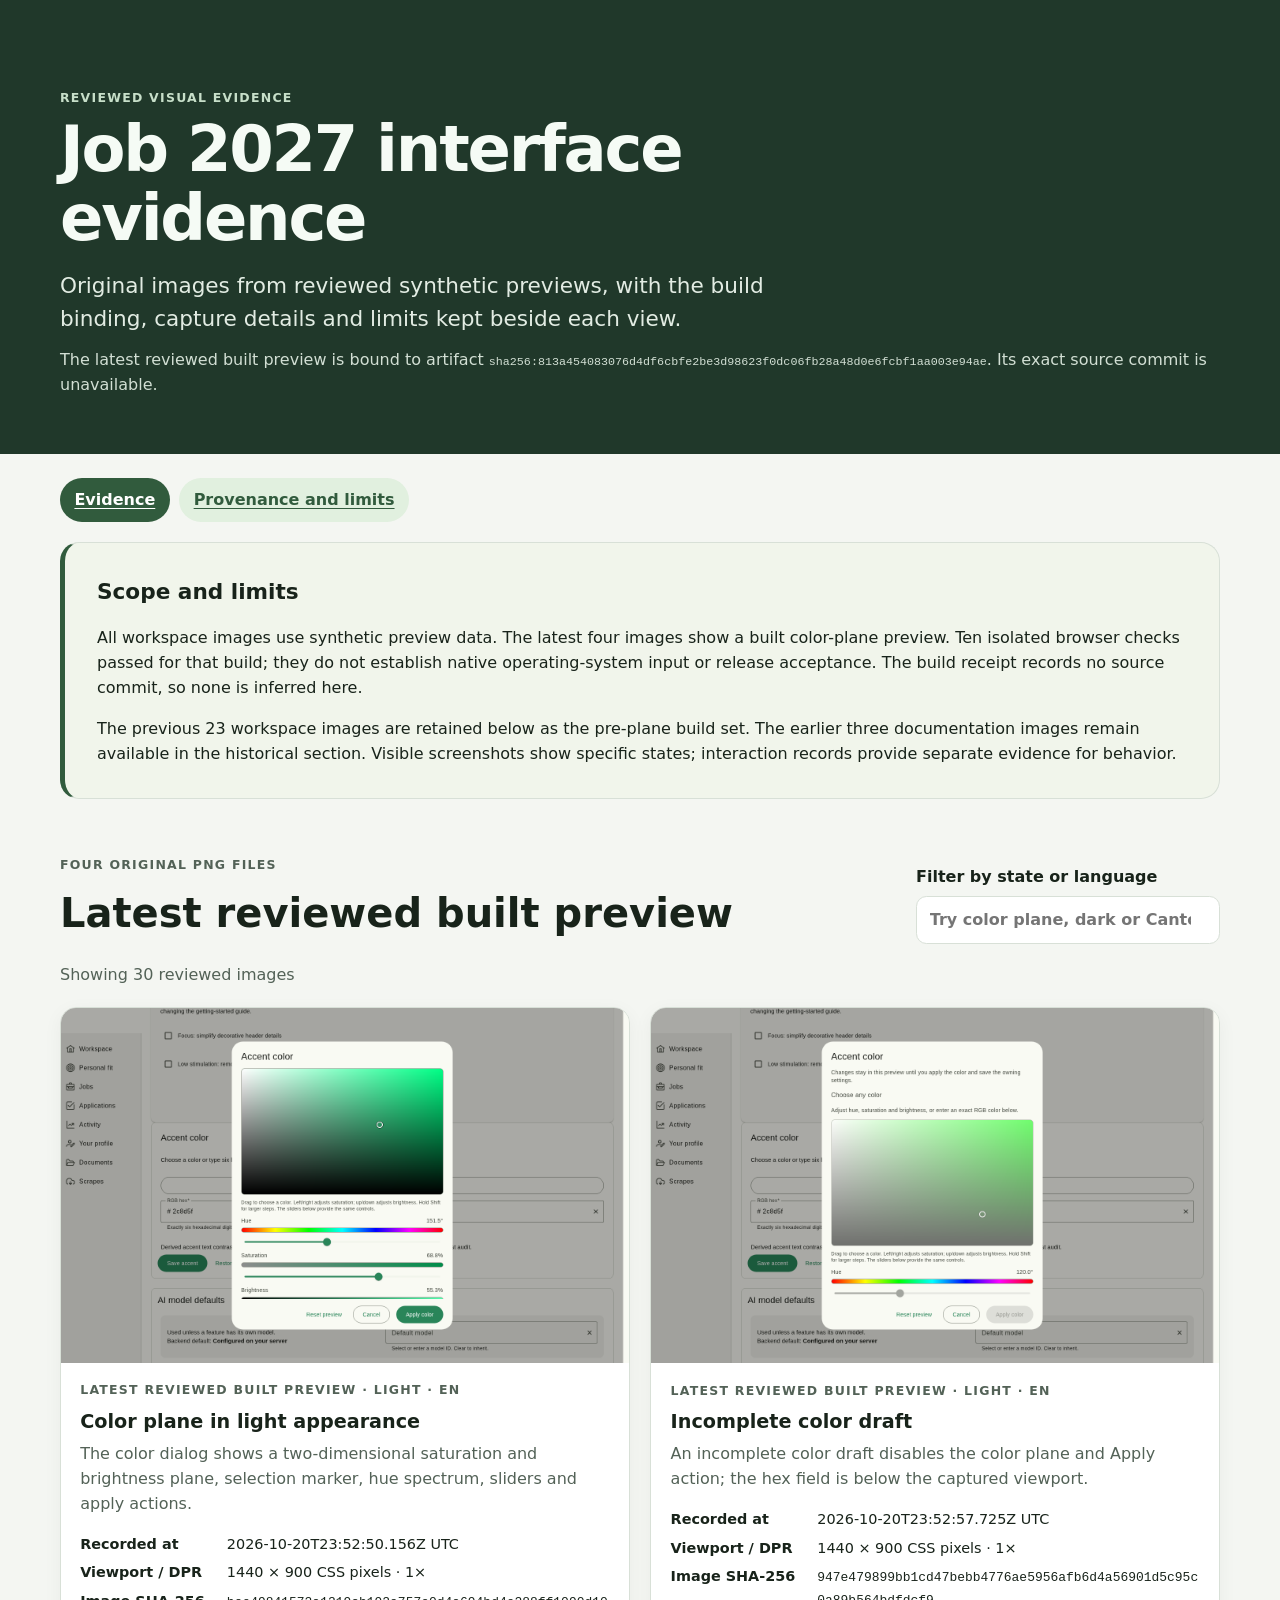
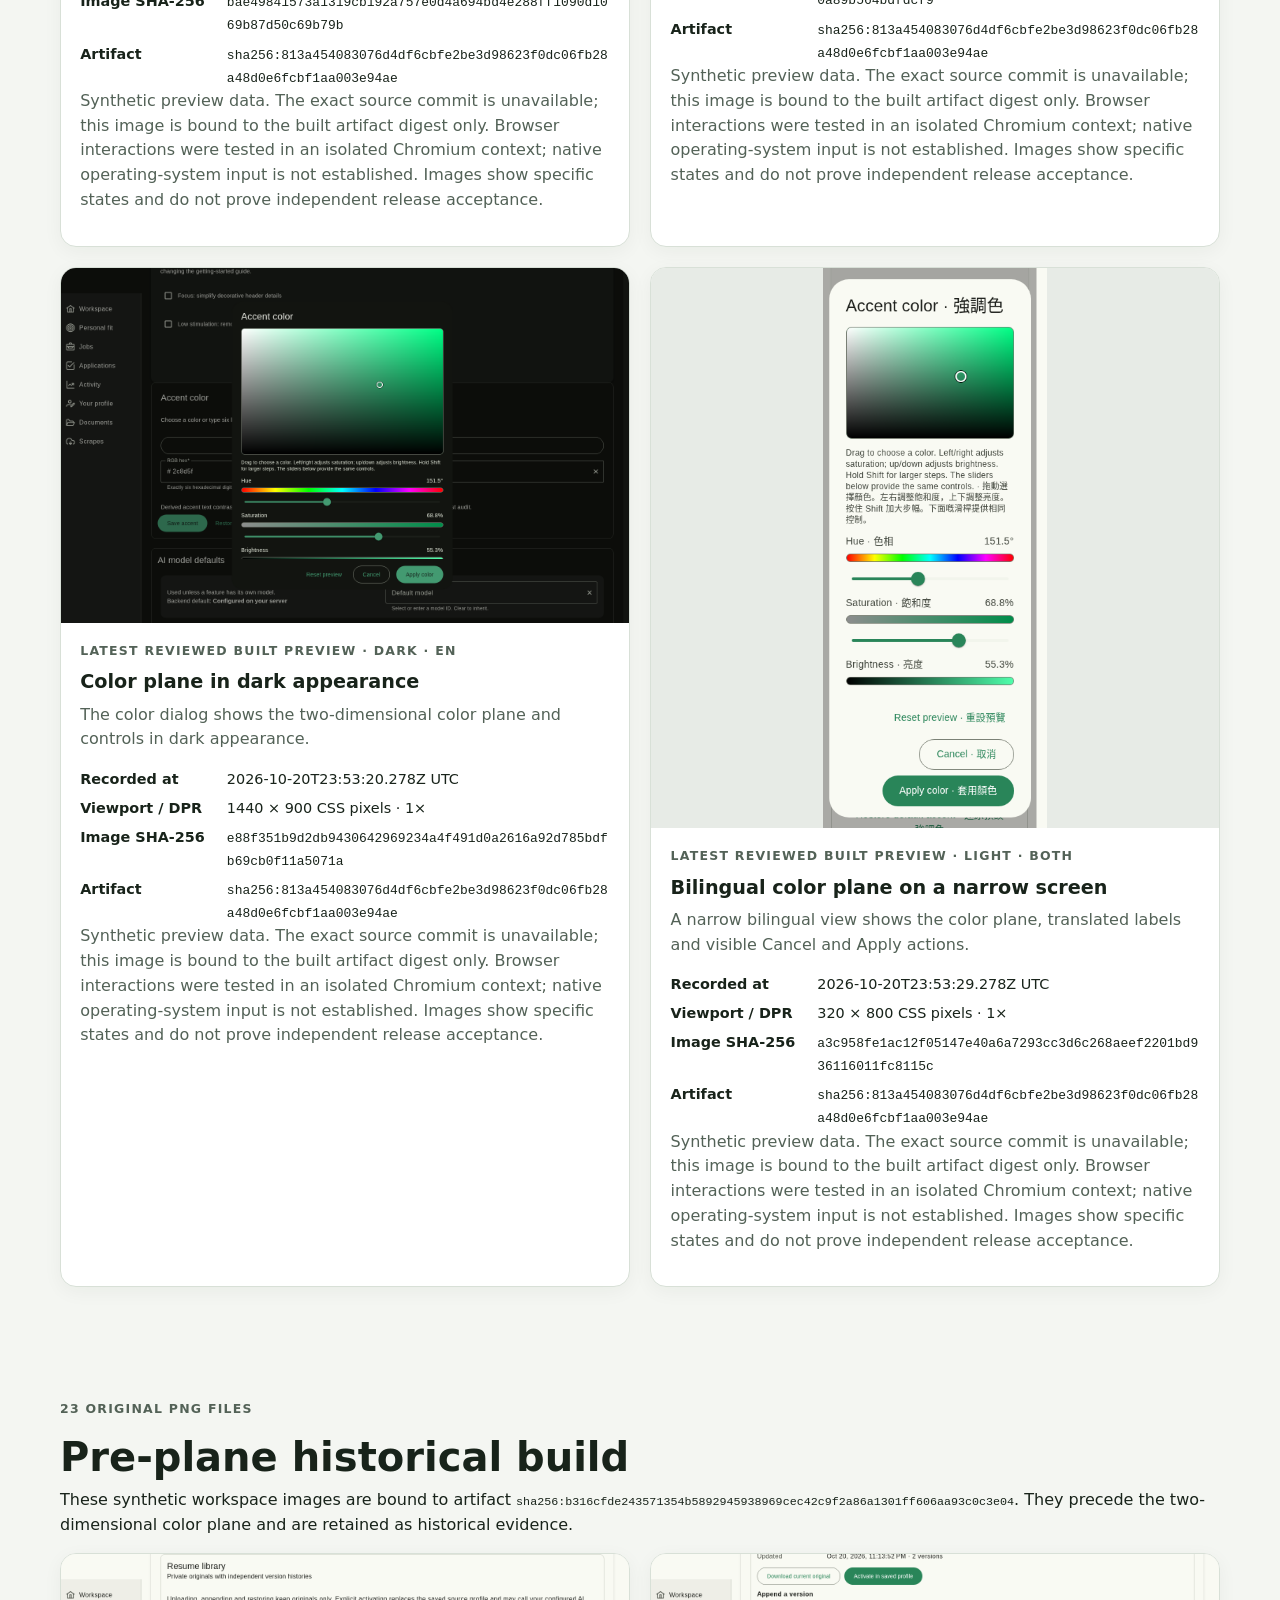
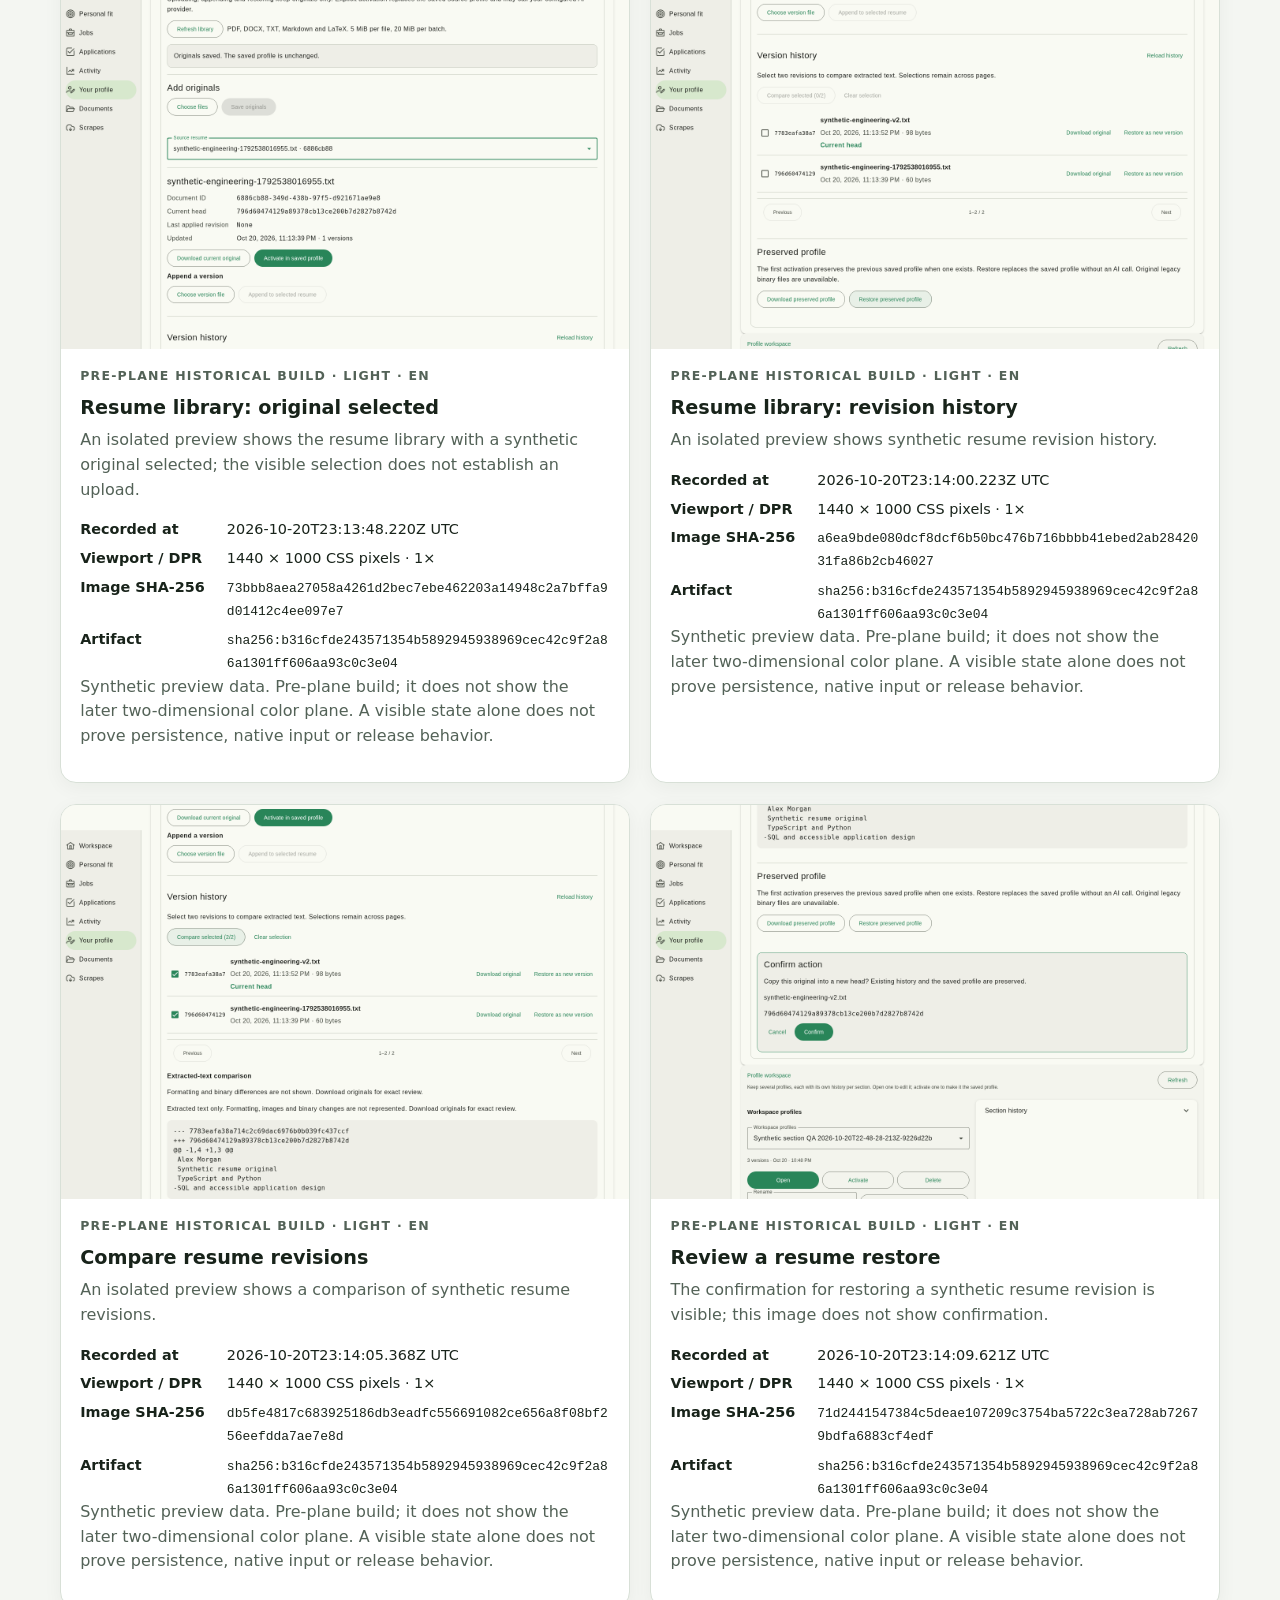
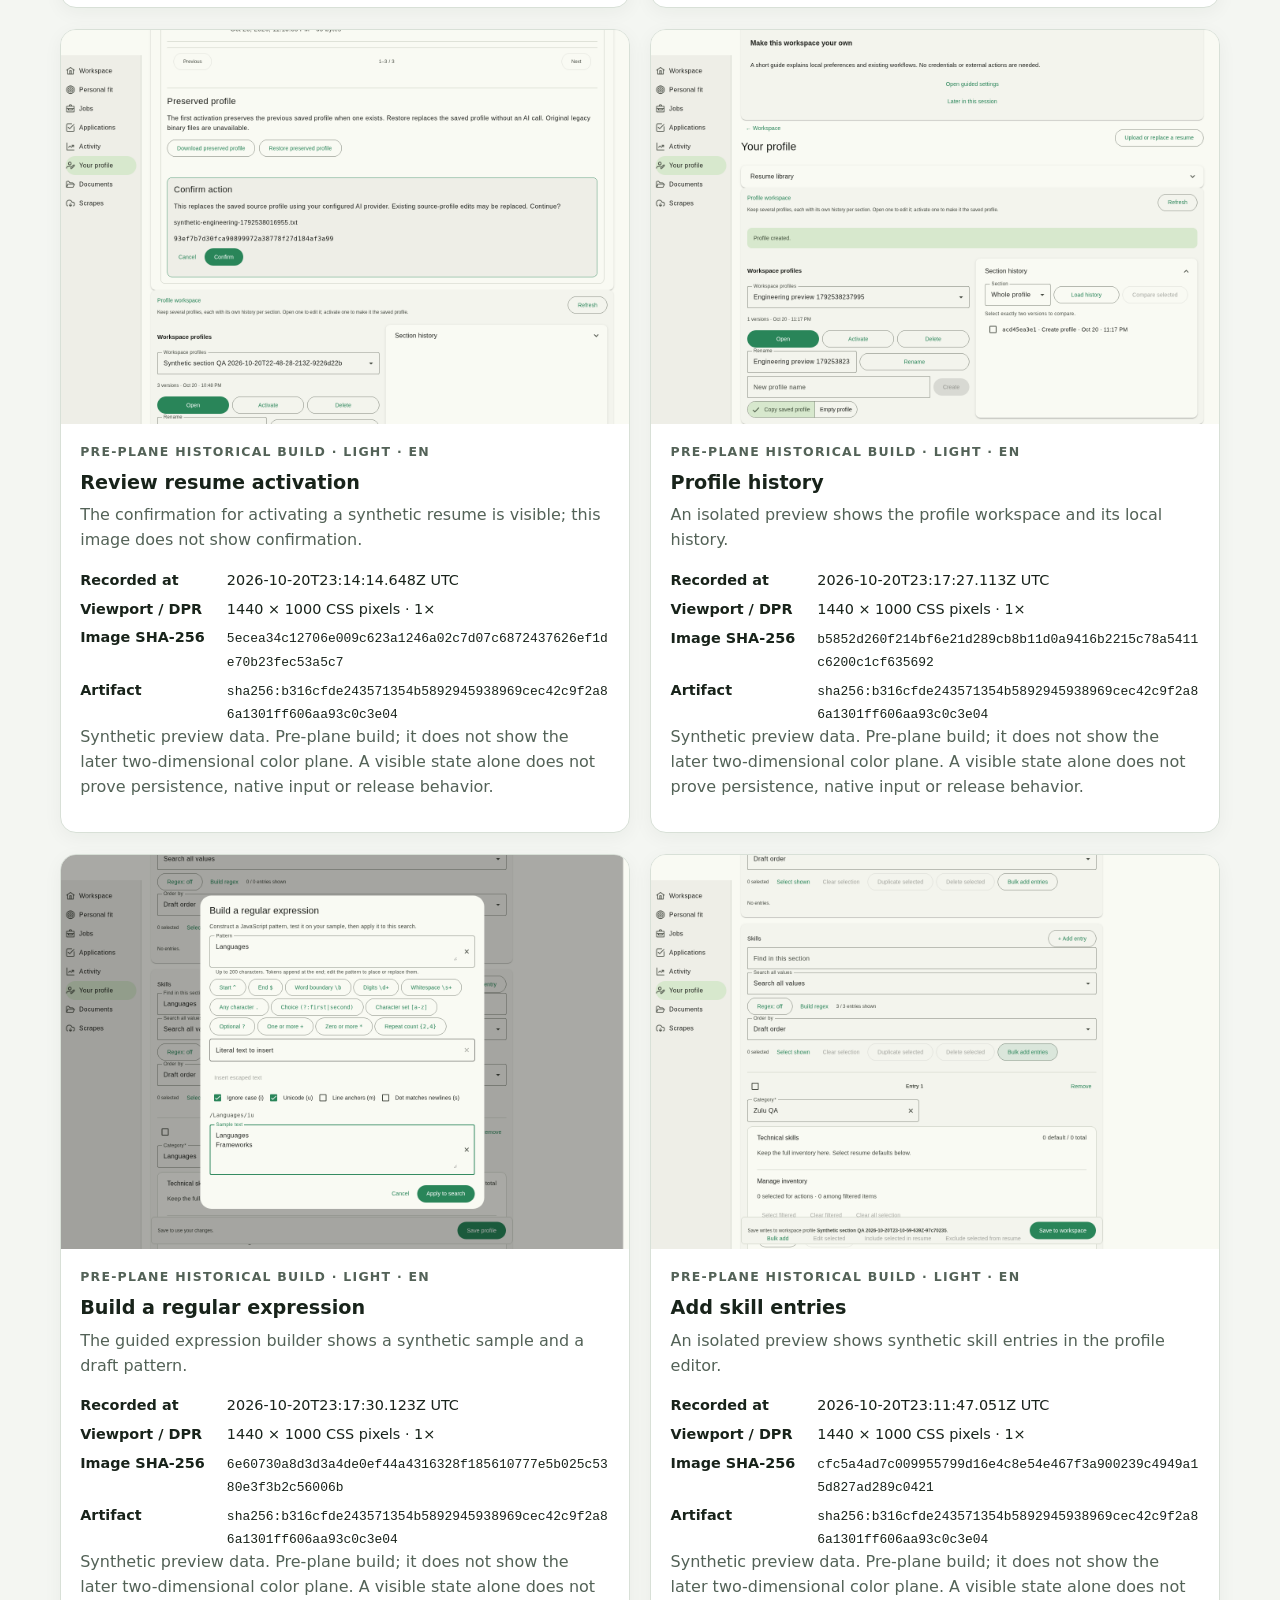
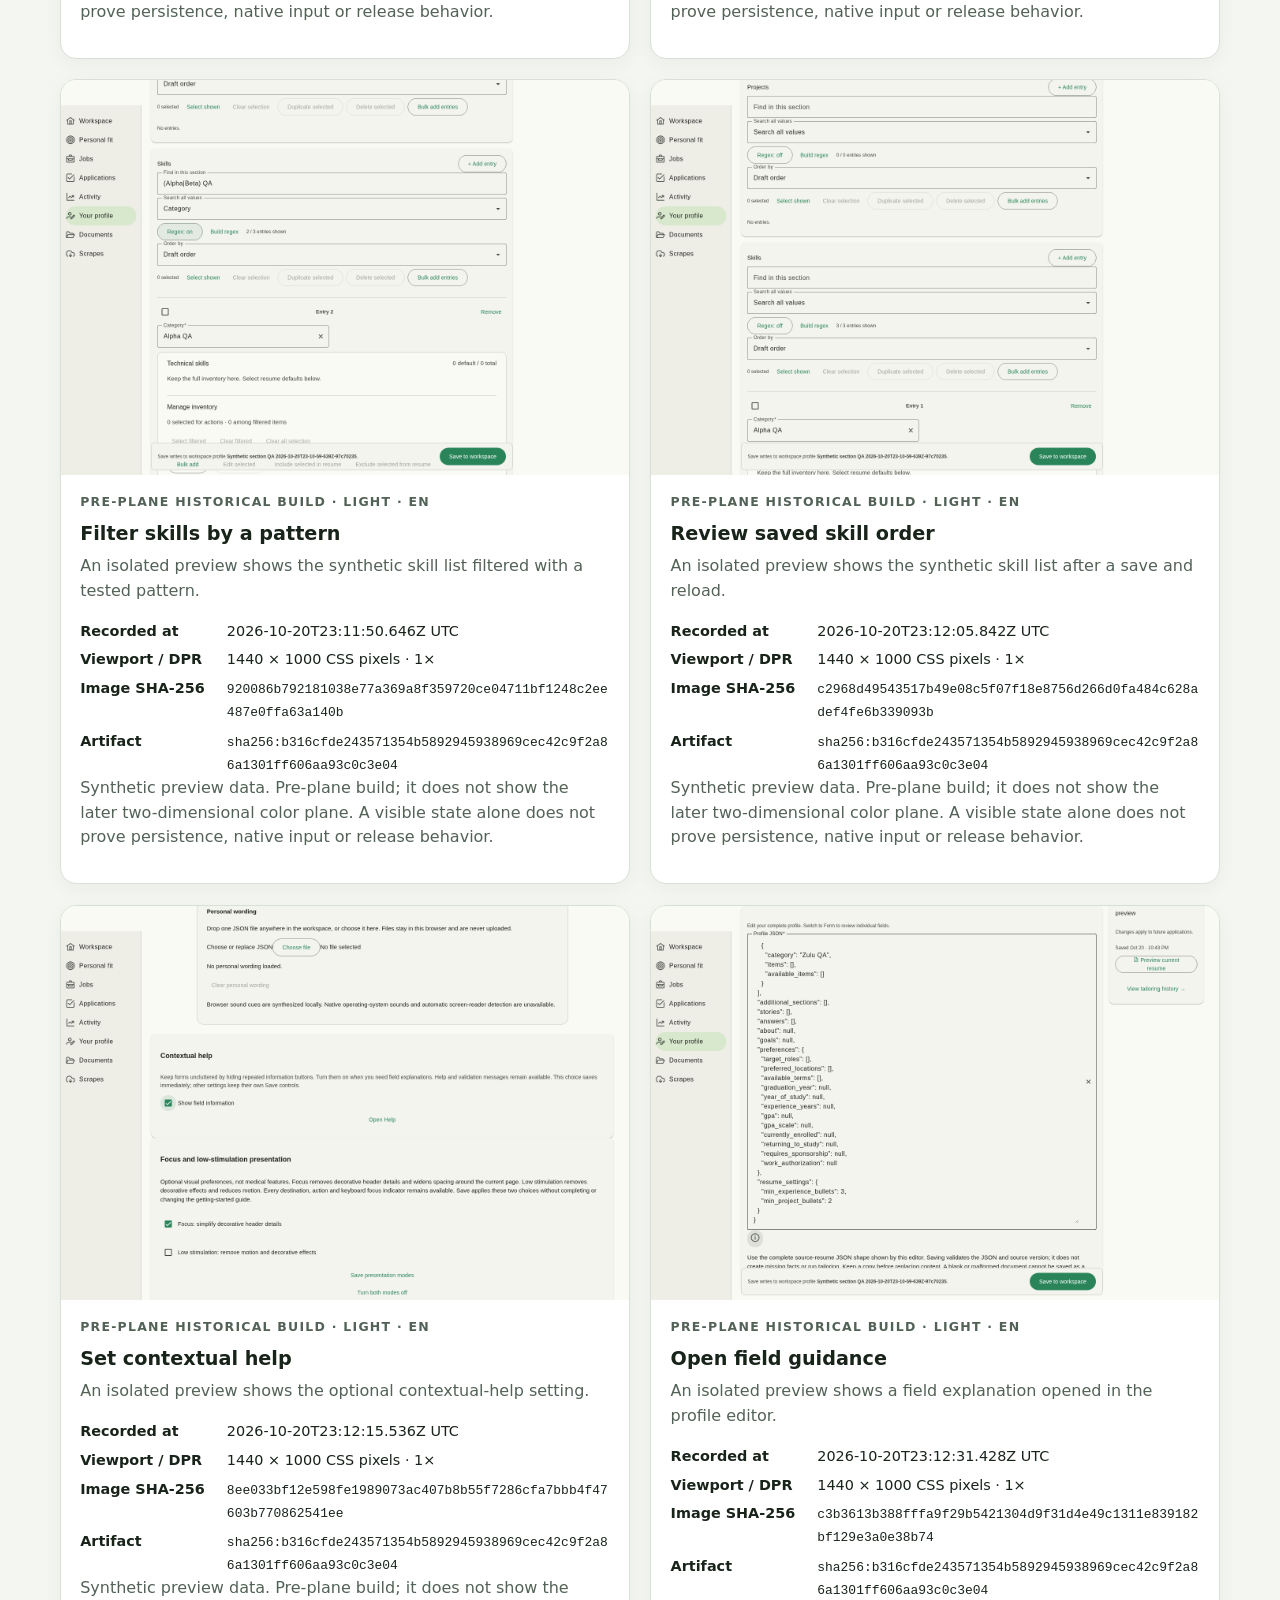
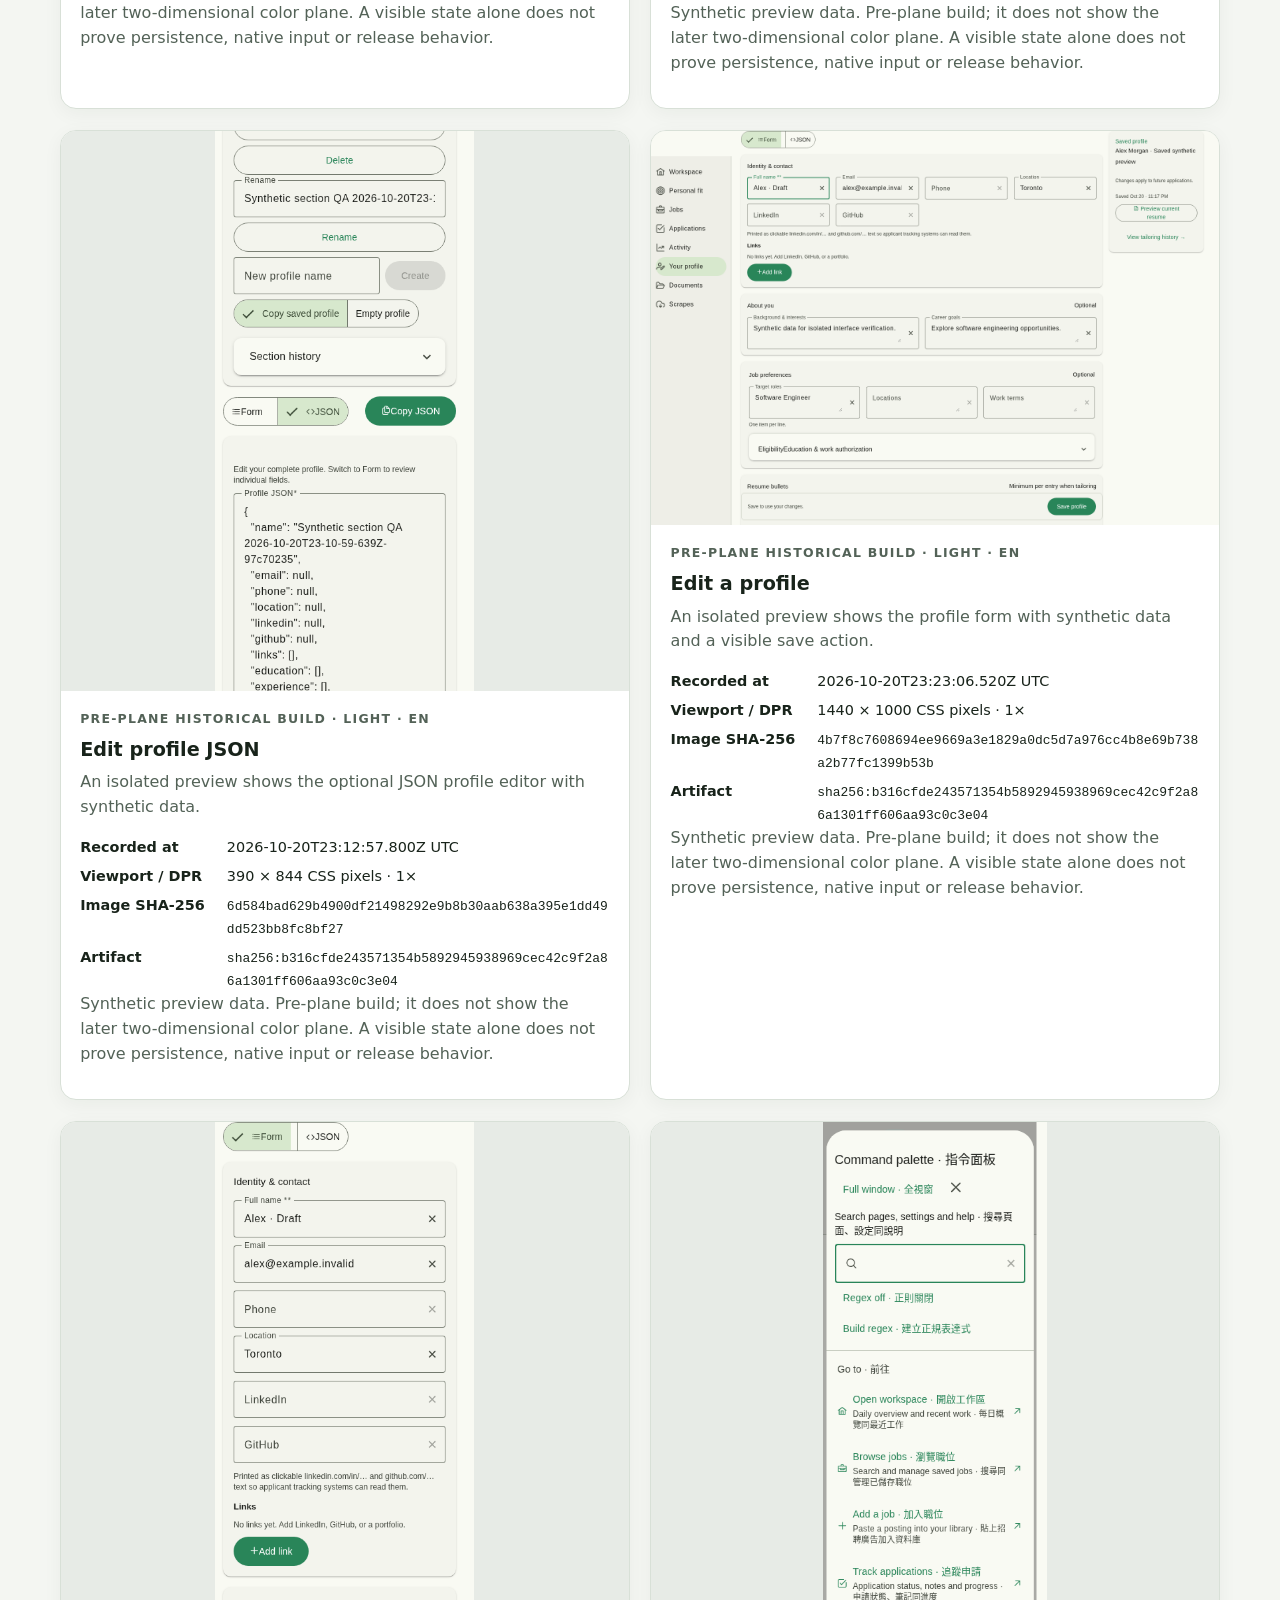
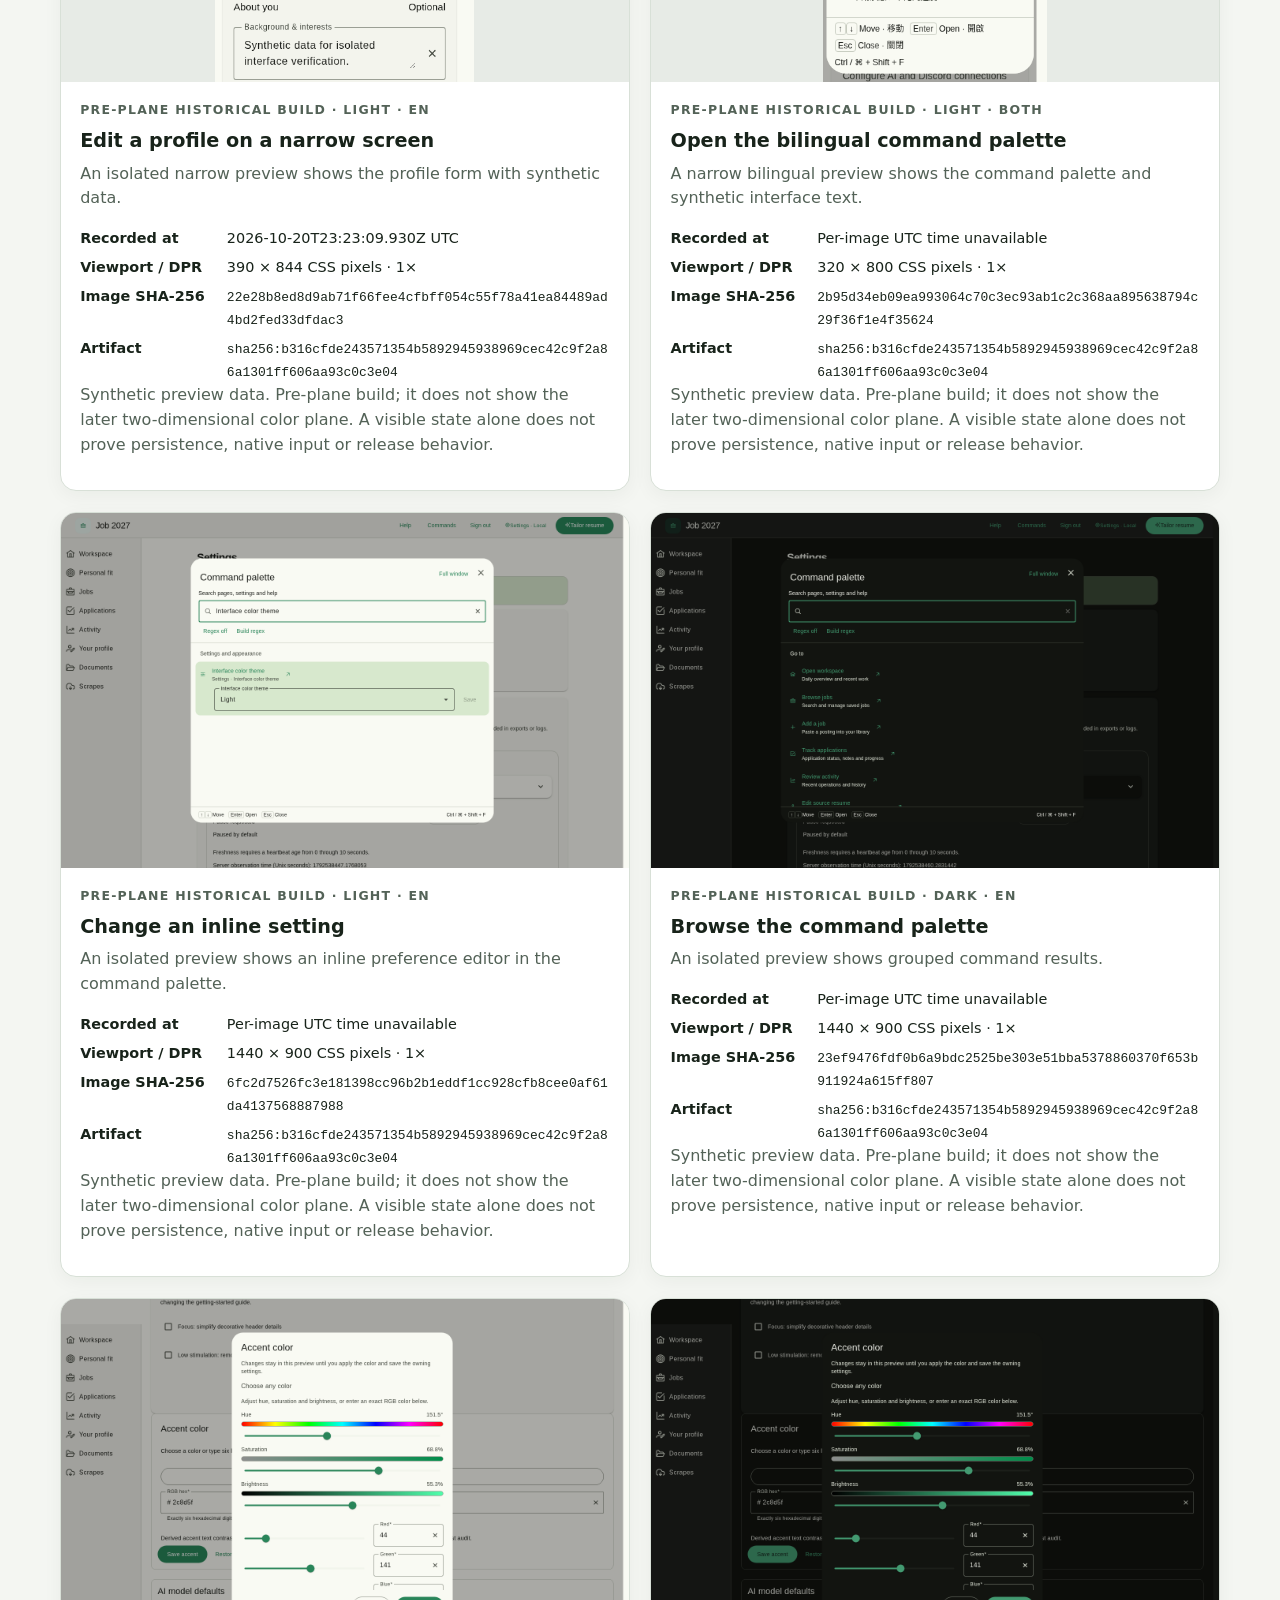
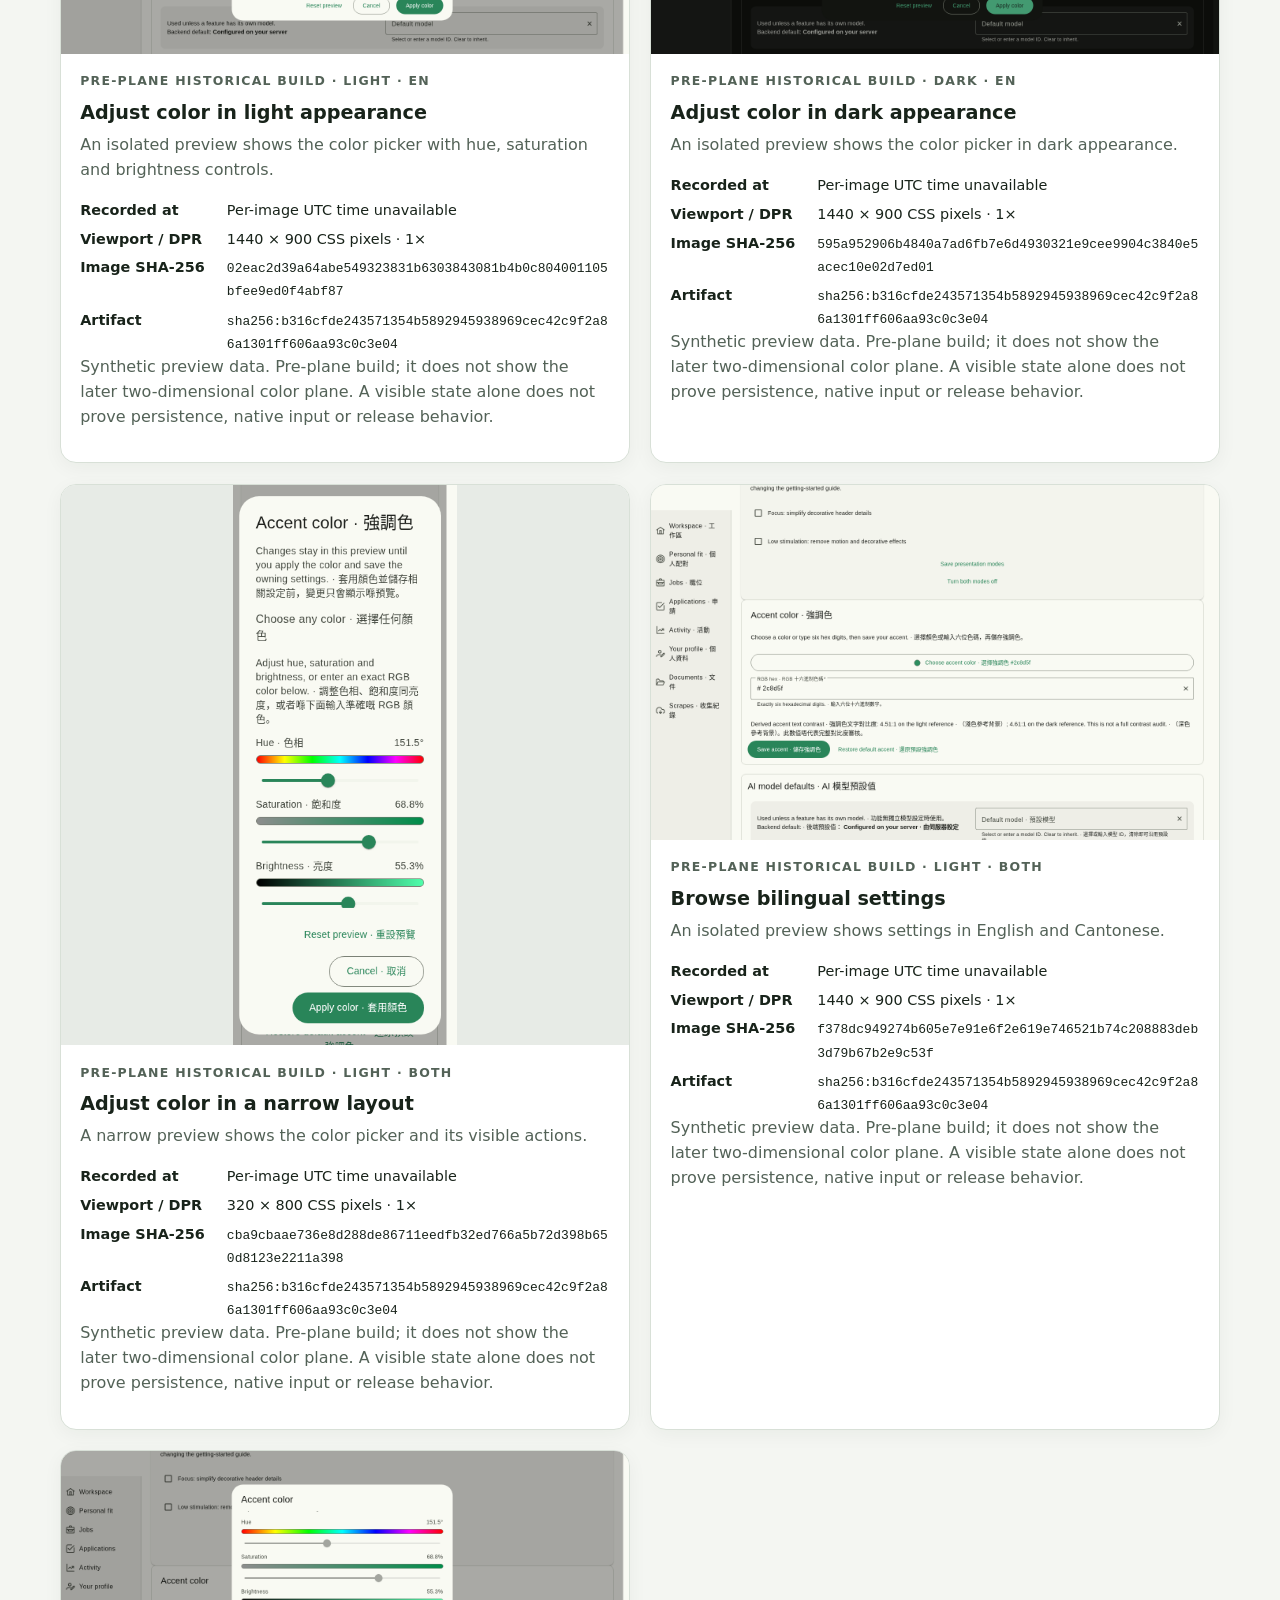
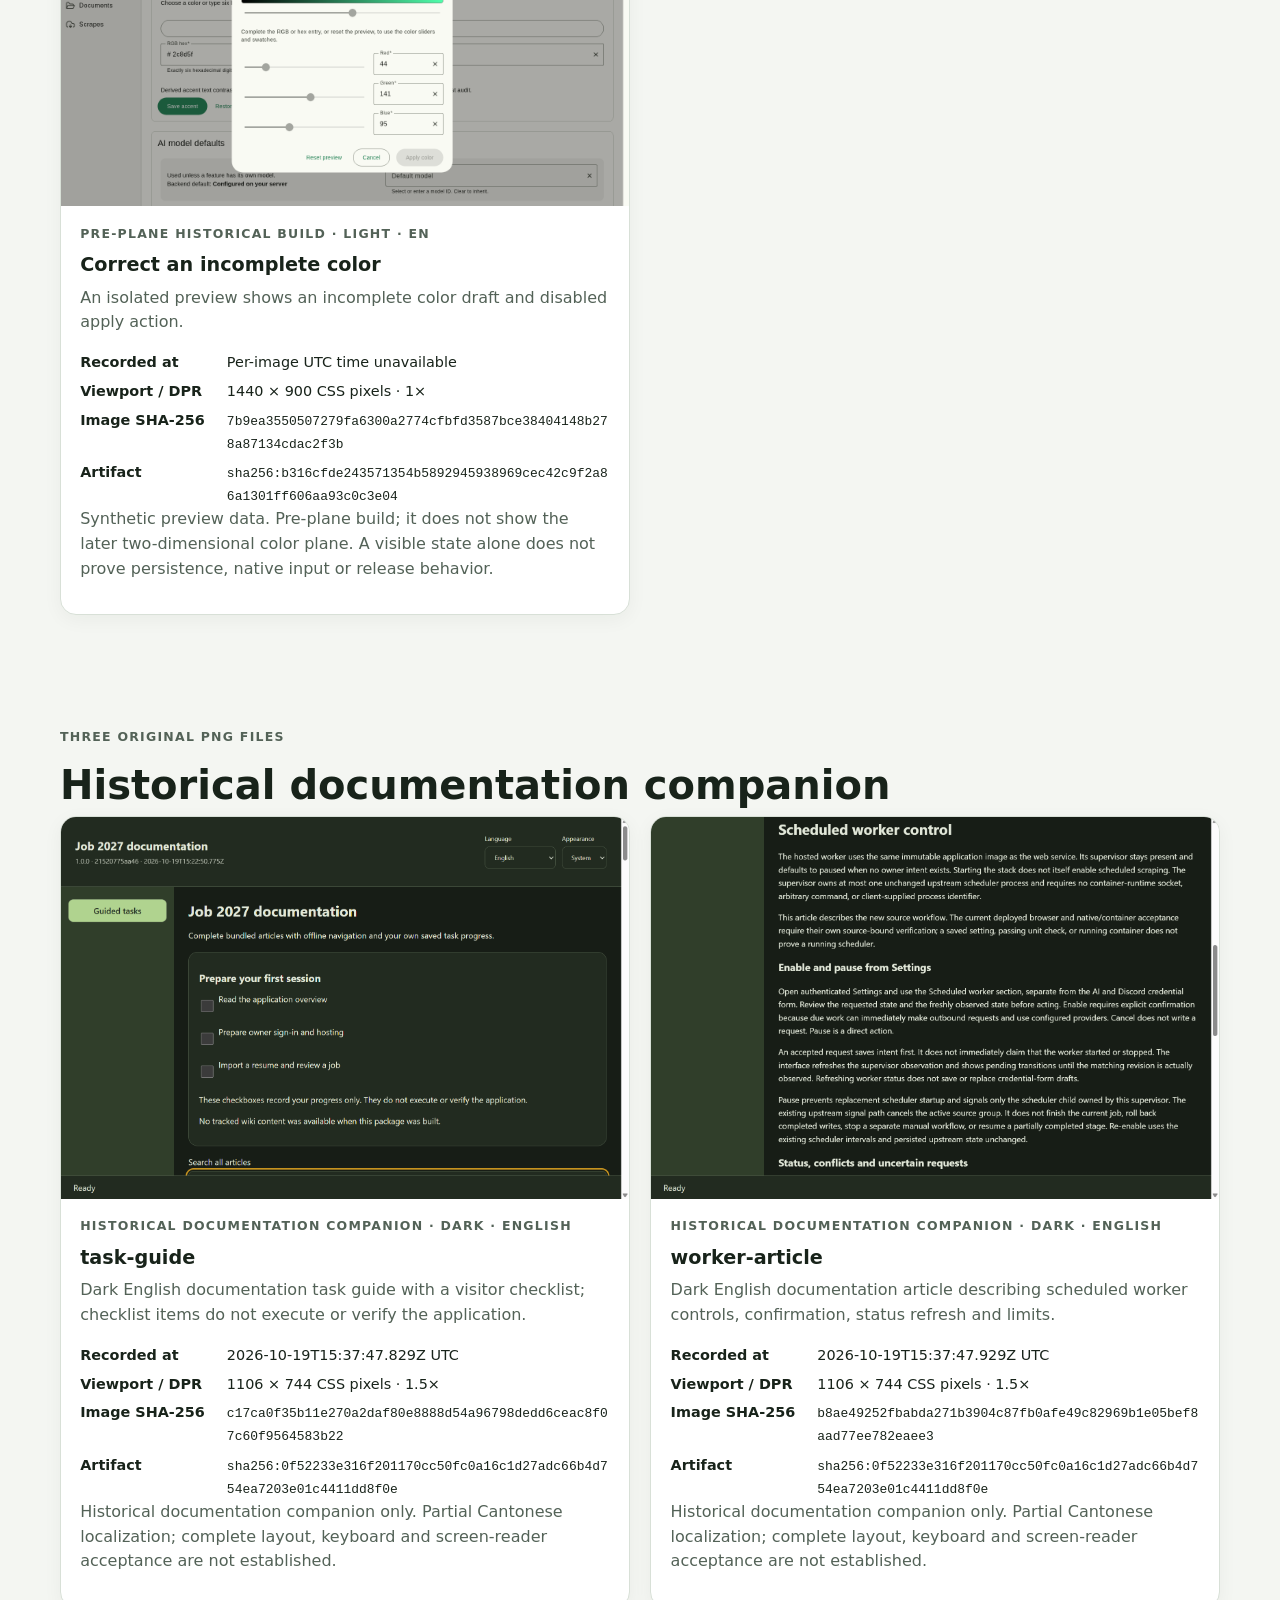
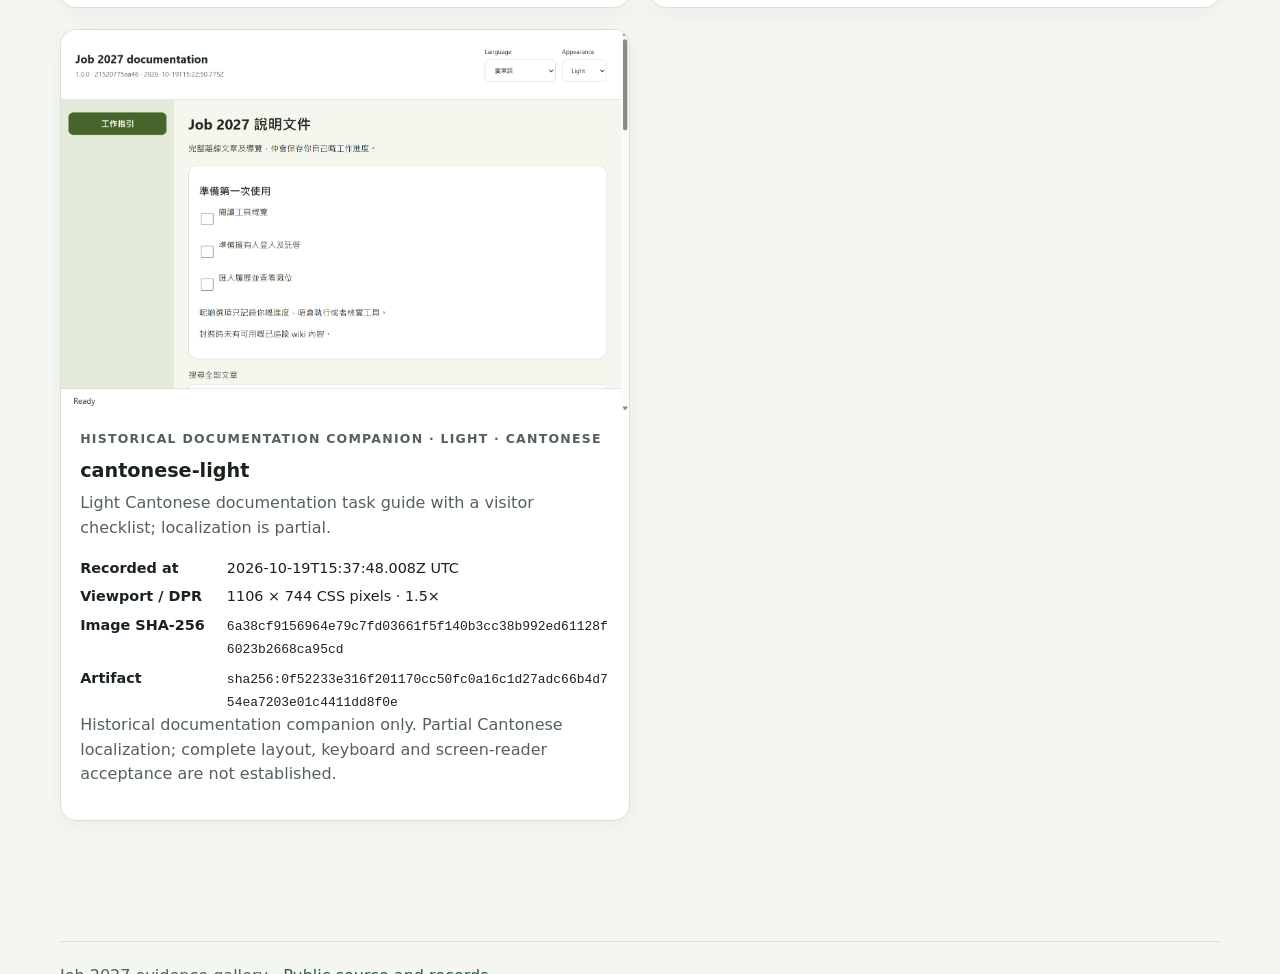
==== docs/index.html @ e2c22afe "Publish reviewed workspace evidence gallery" ====
<!doctype html>
<html lang="en"><head><meta charset="utf-8"><meta name="viewport" content="width=device-width, initial-scale=1"><meta name="description" content="Reviewed original Job 2027 interface images with safe provenance and explicit limits."><meta name="color-scheme" content="light dark"><title>Job 2027 evidence gallery</title><link rel="stylesheet" href="gallery.css"><script src="gallery.js" defer></script></head>
<body><a class="skip-link" href="#evidence">Skip to evidence</a><header class="site-header"><div class="header-inner"><p class="eyebrow">Reviewed visual evidence</p><h1>Job 2027 interface evidence</h1><p class="lede">Original images from reviewed synthetic previews, with the build binding, capture details and limits kept beside each view.</p><p class="source-line">The latest reviewed built preview is bound to artifact <code>sha256:813a454083076d4df6cbfe2be3d98623f0dc06fb28a48d0e6fcbf1aa003e94ae</code>. Its exact source commit is unavailable.</p></div></header>
<main><nav class="page-nav" aria-label="Evidence pages"><a aria-current="page" href="./">Evidence</a><a href="provenance.html">Provenance and limits</a></nav>
<section class="notice" aria-labelledby="scope-title"><h2 id="scope-title">Scope and limits</h2><p>All workspace images use synthetic preview data. The latest four images show a built color-plane preview. Ten isolated browser checks passed for that build; they do not establish native operating-system input or release acceptance. The build receipt records no source commit, so none is inferred here.</p><p>The previous 23 workspace images are retained below as the pre-plane build set. The earlier three documentation images remain available in the historical section. Visible screenshots show specific states; interaction records provide separate evidence for behavior.</p></section>
<section class="gallery" id="evidence" aria-labelledby="sv-title"><div class="section-heading"><div><p class="eyebrow">Four original PNG files</p><h2 id="sv-title">Latest reviewed built preview</h2></div><label class="search-label" for="evidence-search">Filter by state or language<input id="evidence-search" type="search" autocomplete="off" placeholder="Try color plane, dark or Cantonese"></label></div><p id="result-count" class="result-count" aria-live="polite">Showing 30 reviewed images</p><div class="capture-grid" id="capture-grid"><article class="capture-card" data-search="color plane in light appearance the color dialog shows a two-dimensional saturation and brightness plane, selection marker, hue spectrum, sliders and apply actions. en latest reviewed built preview">
  <a class="image-link" href="captures/color-plane/sv-light-desktop.png"><img src="captures/color-plane/sv-light-desktop.png" width="1440" height="900" alt="The color dialog shows a two-dimensional saturation and brightness plane, selection marker, hue spectrum, sliders and apply actions." loading="lazy"></a>
  <div class="card-copy"><p class="card-kicker">Latest reviewed built preview · light · en</p><h3>Color plane in light appearance</h3><p>The color dialog shows a two-dimensional saturation and brightness plane, selection marker, hue spectrum, sliders and apply actions.</p><dl><dt>Recorded at</dt><dd>2026-10-20T23:52:50.156Z UTC</dd><dt>Viewport / DPR</dt><dd>1440 × 900 CSS pixels · 1×</dd><dt>Image SHA-256</dt><dd><code>bae49841573a1319cb192a757e0d4a694bd4e288ff1090d1069b87d50c69b79b</code></dd><dt>Artifact</dt><dd><code>sha256:813a454083076d4df6cbfe2be3d98623f0dc06fb28a48d0e6fcbf1aa003e94ae</code></dd></dl><p class="limits">Synthetic preview data. The exact source commit is unavailable; this image is bound to the built artifact digest only. Browser interactions were tested in an isolated Chromium context; native operating-system input is not established. Images show specific states and do not prove independent release acceptance. </p></div></article>
<article class="capture-card" data-search="incomplete color draft an incomplete color draft disables the color plane and apply action; the hex field is below the captured viewport. en latest reviewed built preview">
  <a class="image-link" href="captures/color-plane/sv-invalid-desktop.png"><img src="captures/color-plane/sv-invalid-desktop.png" width="1440" height="900" alt="An incomplete color draft disables the color plane and Apply action; the hex field is below the captured viewport." loading="lazy"></a>
  <div class="card-copy"><p class="card-kicker">Latest reviewed built preview · light · en</p><h3>Incomplete color draft</h3><p>An incomplete color draft disables the color plane and Apply action; the hex field is below the captured viewport.</p><dl><dt>Recorded at</dt><dd>2026-10-20T23:52:57.725Z UTC</dd><dt>Viewport / DPR</dt><dd>1440 × 900 CSS pixels · 1×</dd><dt>Image SHA-256</dt><dd><code>947e479899bb1cd47bebb4776ae5956afb6d4a56901d5c95c0a89b564bdfdcf9</code></dd><dt>Artifact</dt><dd><code>sha256:813a454083076d4df6cbfe2be3d98623f0dc06fb28a48d0e6fcbf1aa003e94ae</code></dd></dl><p class="limits">Synthetic preview data. The exact source commit is unavailable; this image is bound to the built artifact digest only. Browser interactions were tested in an isolated Chromium context; native operating-system input is not established. Images show specific states and do not prove independent release acceptance. </p></div></article>
<article class="capture-card" data-search="color plane in dark appearance the color dialog shows the two-dimensional color plane and controls in dark appearance. en latest reviewed built preview">
  <a class="image-link" href="captures/color-plane/sv-dark-desktop.png"><img src="captures/color-plane/sv-dark-desktop.png" width="1440" height="900" alt="The color dialog shows the two-dimensional color plane and controls in dark appearance." loading="lazy"></a>
  <div class="card-copy"><p class="card-kicker">Latest reviewed built preview · dark · en</p><h3>Color plane in dark appearance</h3><p>The color dialog shows the two-dimensional color plane and controls in dark appearance.</p><dl><dt>Recorded at</dt><dd>2026-10-20T23:53:20.278Z UTC</dd><dt>Viewport / DPR</dt><dd>1440 × 900 CSS pixels · 1×</dd><dt>Image SHA-256</dt><dd><code>e88f351b9d2db9430642969234a4f491d0a2616a92d785bdfb69cb0f11a5071a</code></dd><dt>Artifact</dt><dd><code>sha256:813a454083076d4df6cbfe2be3d98623f0dc06fb28a48d0e6fcbf1aa003e94ae</code></dd></dl><p class="limits">Synthetic preview data. The exact source commit is unavailable; this image is bound to the built artifact digest only. Browser interactions were tested in an isolated Chromium context; native operating-system input is not established. Images show specific states and do not prove independent release acceptance. </p></div></article>
<article class="capture-card" data-search="bilingual color plane on a narrow screen a narrow bilingual view shows the color plane, translated labels and visible cancel and apply actions. both latest reviewed built preview">
  <a class="image-link" href="captures/color-plane/sv-bilingual-narrow.png"><img src="captures/color-plane/sv-bilingual-narrow.png" width="320" height="800" alt="A narrow bilingual view shows the color plane, translated labels and visible Cancel and Apply actions." loading="lazy"></a>
  <div class="card-copy"><p class="card-kicker">Latest reviewed built preview · light · both</p><h3>Bilingual color plane on a narrow screen</h3><p>A narrow bilingual view shows the color plane, translated labels and visible Cancel and Apply actions.</p><dl><dt>Recorded at</dt><dd>2026-10-20T23:53:29.278Z UTC</dd><dt>Viewport / DPR</dt><dd>320 × 800 CSS pixels · 1×</dd><dt>Image SHA-256</dt><dd><code>a3c958fe1ac12f05147e40a6a7293cc3d6c268aeef2201bd936116011fc8115c</code></dd><dt>Artifact</dt><dd><code>sha256:813a454083076d4df6cbfe2be3d98623f0dc06fb28a48d0e6fcbf1aa003e94ae</code></dd></dl><p class="limits">Synthetic preview data. The exact source commit is unavailable; this image is bound to the built artifact digest only. Browser interactions were tested in an isolated Chromium context; native operating-system input is not established. Images show specific states and do not prove independent release acceptance. </p></div></article></div><p id="empty-state" class="empty-state" hidden>No images match that filter. Try a term such as “color plane”, “dark” or “Cantonese”.</p></section>
<section class="gallery" aria-labelledby="pre-title"><div class="section-heading"><div><p class="eyebrow">23 original PNG files</p><h2 id="pre-title">Pre-plane historical build</h2></div></div><p>These synthetic workspace images are bound to artifact <code>sha256:b316cfde243571354b5892945938969cec42c9f2a86a1301ff606aa93c0c3e04</code>. They precede the two-dimensional color plane and are retained as historical evidence.</p><div class="capture-grid"><article class="capture-card" data-search="resume library: original selected an isolated preview shows the resume library with a synthetic original selected; the visible selection does not establish an upload. en pre-plane historical build">
  <a class="image-link" href="captures/pre-plane/pre-plane-original-resumes.png"><img src="captures/pre-plane/pre-plane-original-resumes.png" width="1440" height="1000" alt="An isolated preview shows the resume library with a synthetic original selected; the visible selection does not establish an upload." loading="lazy"></a>
  <div class="card-copy"><p class="card-kicker">Pre-plane historical build · light · en</p><h3>Resume library: original selected</h3><p>An isolated preview shows the resume library with a synthetic original selected; the visible selection does not establish an upload.</p><dl><dt>Recorded at</dt><dd>2026-10-20T23:13:48.220Z UTC</dd><dt>Viewport / DPR</dt><dd>1440 × 1000 CSS pixels · 1×</dd><dt>Image SHA-256</dt><dd><code>73bbb8aea27058a4261d2bec7ebe462203a14948c2a7bffa9d01412c4ee097e7</code></dd><dt>Artifact</dt><dd><code>sha256:b316cfde243571354b5892945938969cec42c9f2a86a1301ff606aa93c0c3e04</code></dd></dl><p class="limits">Synthetic preview data. Pre-plane build; it does not show the later two-dimensional color plane. A visible state alone does not prove persistence, native input or release behavior. </p></div></article>
<article class="capture-card" data-search="resume library: revision history an isolated preview shows synthetic resume revision history. en pre-plane historical build">
  <a class="image-link" href="captures/pre-plane/pre-plane-resume-revisions.png"><img src="captures/pre-plane/pre-plane-resume-revisions.png" width="1440" height="1000" alt="An isolated preview shows synthetic resume revision history." loading="lazy"></a>
  <div class="card-copy"><p class="card-kicker">Pre-plane historical build · light · en</p><h3>Resume library: revision history</h3><p>An isolated preview shows synthetic resume revision history.</p><dl><dt>Recorded at</dt><dd>2026-10-20T23:14:00.223Z UTC</dd><dt>Viewport / DPR</dt><dd>1440 × 1000 CSS pixels · 1×</dd><dt>Image SHA-256</dt><dd><code>a6ea9bde080dcf8dcf6b50bc476b716bbbb41ebed2ab2842031fa86b2cb46027</code></dd><dt>Artifact</dt><dd><code>sha256:b316cfde243571354b5892945938969cec42c9f2a86a1301ff606aa93c0c3e04</code></dd></dl><p class="limits">Synthetic preview data. Pre-plane build; it does not show the later two-dimensional color plane. A visible state alone does not prove persistence, native input or release behavior. </p></div></article>
<article class="capture-card" data-search="compare resume revisions an isolated preview shows a comparison of synthetic resume revisions. en pre-plane historical build">
  <a class="image-link" href="captures/pre-plane/pre-plane-compare-resume-revisions.png"><img src="captures/pre-plane/pre-plane-compare-resume-revisions.png" width="1440" height="1000" alt="An isolated preview shows a comparison of synthetic resume revisions." loading="lazy"></a>
  <div class="card-copy"><p class="card-kicker">Pre-plane historical build · light · en</p><h3>Compare resume revisions</h3><p>An isolated preview shows a comparison of synthetic resume revisions.</p><dl><dt>Recorded at</dt><dd>2026-10-20T23:14:05.368Z UTC</dd><dt>Viewport / DPR</dt><dd>1440 × 1000 CSS pixels · 1×</dd><dt>Image SHA-256</dt><dd><code>db5fe4817c683925186db3eadfc556691082ce656a8f08bf256eefdda7ae7e8d</code></dd><dt>Artifact</dt><dd><code>sha256:b316cfde243571354b5892945938969cec42c9f2a86a1301ff606aa93c0c3e04</code></dd></dl><p class="limits">Synthetic preview data. Pre-plane build; it does not show the later two-dimensional color plane. A visible state alone does not prove persistence, native input or release behavior. </p></div></article>
<article class="capture-card" data-search="review a resume restore the confirmation for restoring a synthetic resume revision is visible; this image does not show confirmation. en pre-plane historical build">
  <a class="image-link" href="captures/pre-plane/pre-plane-confirm-restore.png"><img src="captures/pre-plane/pre-plane-confirm-restore.png" width="1440" height="1000" alt="The confirmation for restoring a synthetic resume revision is visible; this image does not show confirmation." loading="lazy"></a>
  <div class="card-copy"><p class="card-kicker">Pre-plane historical build · light · en</p><h3>Review a resume restore</h3><p>The confirmation for restoring a synthetic resume revision is visible; this image does not show confirmation.</p><dl><dt>Recorded at</dt><dd>2026-10-20T23:14:09.621Z UTC</dd><dt>Viewport / DPR</dt><dd>1440 × 1000 CSS pixels · 1×</dd><dt>Image SHA-256</dt><dd><code>71d2441547384c5deae107209c3754ba5722c3ea728ab72679bdfa6883cf4edf</code></dd><dt>Artifact</dt><dd><code>sha256:b316cfde243571354b5892945938969cec42c9f2a86a1301ff606aa93c0c3e04</code></dd></dl><p class="limits">Synthetic preview data. Pre-plane build; it does not show the later two-dimensional color plane. A visible state alone does not prove persistence, native input or release behavior. </p></div></article>
<article class="capture-card" data-search="review resume activation the confirmation for activating a synthetic resume is visible; this image does not show confirmation. en pre-plane historical build">
  <a class="image-link" href="captures/pre-plane/pre-plane-confirm-activation.png"><img src="captures/pre-plane/pre-plane-confirm-activation.png" width="1440" height="1000" alt="The confirmation for activating a synthetic resume is visible; this image does not show confirmation." loading="lazy"></a>
  <div class="card-copy"><p class="card-kicker">Pre-plane historical build · light · en</p><h3>Review resume activation</h3><p>The confirmation for activating a synthetic resume is visible; this image does not show confirmation.</p><dl><dt>Recorded at</dt><dd>2026-10-20T23:14:14.648Z UTC</dd><dt>Viewport / DPR</dt><dd>1440 × 1000 CSS pixels · 1×</dd><dt>Image SHA-256</dt><dd><code>5ecea34c12706e009c623a1246a02c7d07c6872437626ef1de70b23fec53a5c7</code></dd><dt>Artifact</dt><dd><code>sha256:b316cfde243571354b5892945938969cec42c9f2a86a1301ff606aa93c0c3e04</code></dd></dl><p class="limits">Synthetic preview data. Pre-plane build; it does not show the later two-dimensional color plane. A visible state alone does not prove persistence, native input or release behavior. </p></div></article>
<article class="capture-card" data-search="profile history an isolated preview shows the profile workspace and its local history. en pre-plane historical build">
  <a class="image-link" href="captures/pre-plane/pre-plane-profile-history.png"><img src="captures/pre-plane/pre-plane-profile-history.png" width="1440" height="1000" alt="An isolated preview shows the profile workspace and its local history." loading="lazy"></a>
  <div class="card-copy"><p class="card-kicker">Pre-plane historical build · light · en</p><h3>Profile history</h3><p>An isolated preview shows the profile workspace and its local history.</p><dl><dt>Recorded at</dt><dd>2026-10-20T23:17:27.113Z UTC</dd><dt>Viewport / DPR</dt><dd>1440 × 1000 CSS pixels · 1×</dd><dt>Image SHA-256</dt><dd><code>b5852d260f214bf6e21d289cb8b11d0a9416b2215c78a5411c6200c1cf635692</code></dd><dt>Artifact</dt><dd><code>sha256:b316cfde243571354b5892945938969cec42c9f2a86a1301ff606aa93c0c3e04</code></dd></dl><p class="limits">Synthetic preview data. Pre-plane build; it does not show the later two-dimensional color plane. A visible state alone does not prove persistence, native input or release behavior. </p></div></article>
<article class="capture-card" data-search="build a regular expression the guided expression builder shows a synthetic sample and a draft pattern. en pre-plane historical build">
  <a class="image-link" href="captures/pre-plane/pre-plane-regex-builder.png"><img src="captures/pre-plane/pre-plane-regex-builder.png" width="1440" height="1000" alt="The guided expression builder shows a synthetic sample and a draft pattern." loading="lazy"></a>
  <div class="card-copy"><p class="card-kicker">Pre-plane historical build · light · en</p><h3>Build a regular expression</h3><p>The guided expression builder shows a synthetic sample and a draft pattern.</p><dl><dt>Recorded at</dt><dd>2026-10-20T23:17:30.123Z UTC</dd><dt>Viewport / DPR</dt><dd>1440 × 1000 CSS pixels · 1×</dd><dt>Image SHA-256</dt><dd><code>6e60730a8d3d3a4de0ef44a4316328f185610777e5b025c5380e3f3b2c56006b</code></dd><dt>Artifact</dt><dd><code>sha256:b316cfde243571354b5892945938969cec42c9f2a86a1301ff606aa93c0c3e04</code></dd></dl><p class="limits">Synthetic preview data. Pre-plane build; it does not show the later two-dimensional color plane. A visible state alone does not prove persistence, native input or release behavior. </p></div></article>
<article class="capture-card" data-search="add skill entries an isolated preview shows synthetic skill entries in the profile editor. en pre-plane historical build">
  <a class="image-link" href="captures/pre-plane/pre-plane-skills-bulk-add.png"><img src="captures/pre-plane/pre-plane-skills-bulk-add.png" width="1440" height="1000" alt="An isolated preview shows synthetic skill entries in the profile editor." loading="lazy"></a>
  <div class="card-copy"><p class="card-kicker">Pre-plane historical build · light · en</p><h3>Add skill entries</h3><p>An isolated preview shows synthetic skill entries in the profile editor.</p><dl><dt>Recorded at</dt><dd>2026-10-20T23:11:47.051Z UTC</dd><dt>Viewport / DPR</dt><dd>1440 × 1000 CSS pixels · 1×</dd><dt>Image SHA-256</dt><dd><code>cfc5a4ad7c009955799d16e4c8e54e467f3a900239c4949a15d827ad289c0421</code></dd><dt>Artifact</dt><dd><code>sha256:b316cfde243571354b5892945938969cec42c9f2a86a1301ff606aa93c0c3e04</code></dd></dl><p class="limits">Synthetic preview data. Pre-plane build; it does not show the later two-dimensional color plane. A visible state alone does not prove persistence, native input or release behavior. </p></div></article>
<article class="capture-card" data-search="filter skills by a pattern an isolated preview shows the synthetic skill list filtered with a tested pattern. en pre-plane historical build">
  <a class="image-link" href="captures/pre-plane/pre-plane-skills-regex-filter.png"><img src="captures/pre-plane/pre-plane-skills-regex-filter.png" width="1440" height="1000" alt="An isolated preview shows the synthetic skill list filtered with a tested pattern." loading="lazy"></a>
  <div class="card-copy"><p class="card-kicker">Pre-plane historical build · light · en</p><h3>Filter skills by a pattern</h3><p>An isolated preview shows the synthetic skill list filtered with a tested pattern.</p><dl><dt>Recorded at</dt><dd>2026-10-20T23:11:50.646Z UTC</dd><dt>Viewport / DPR</dt><dd>1440 × 1000 CSS pixels · 1×</dd><dt>Image SHA-256</dt><dd><code>920086b792181038e77a369a8f359720ce04711bf1248c2ee487e0ffa63a140b</code></dd><dt>Artifact</dt><dd><code>sha256:b316cfde243571354b5892945938969cec42c9f2a86a1301ff606aa93c0c3e04</code></dd></dl><p class="limits">Synthetic preview data. Pre-plane build; it does not show the later two-dimensional color plane. A visible state alone does not prove persistence, native input or release behavior. </p></div></article>
<article class="capture-card" data-search="review saved skill order an isolated preview shows the synthetic skill list after a save and reload. en pre-plane historical build">
  <a class="image-link" href="captures/pre-plane/pre-plane-skills-sorted-reload.png"><img src="captures/pre-plane/pre-plane-skills-sorted-reload.png" width="1440" height="1000" alt="An isolated preview shows the synthetic skill list after a save and reload." loading="lazy"></a>
  <div class="card-copy"><p class="card-kicker">Pre-plane historical build · light · en</p><h3>Review saved skill order</h3><p>An isolated preview shows the synthetic skill list after a save and reload.</p><dl><dt>Recorded at</dt><dd>2026-10-20T23:12:05.842Z UTC</dd><dt>Viewport / DPR</dt><dd>1440 × 1000 CSS pixels · 1×</dd><dt>Image SHA-256</dt><dd><code>c2968d49543517b49e08c5f07f18e8756d266d0fa484c628adef4fe6b339093b</code></dd><dt>Artifact</dt><dd><code>sha256:b316cfde243571354b5892945938969cec42c9f2a86a1301ff606aa93c0c3e04</code></dd></dl><p class="limits">Synthetic preview data. Pre-plane build; it does not show the later two-dimensional color plane. A visible state alone does not prove persistence, native input or release behavior. </p></div></article>
<article class="capture-card" data-search="set contextual help an isolated preview shows the optional contextual-help setting. en pre-plane historical build">
  <a class="image-link" href="captures/pre-plane/pre-plane-contextual-help-setting.png"><img src="captures/pre-plane/pre-plane-contextual-help-setting.png" width="1440" height="1000" alt="An isolated preview shows the optional contextual-help setting." loading="lazy"></a>
  <div class="card-copy"><p class="card-kicker">Pre-plane historical build · light · en</p><h3>Set contextual help</h3><p>An isolated preview shows the optional contextual-help setting.</p><dl><dt>Recorded at</dt><dd>2026-10-20T23:12:15.536Z UTC</dd><dt>Viewport / DPR</dt><dd>1440 × 1000 CSS pixels · 1×</dd><dt>Image SHA-256</dt><dd><code>8ee033bf12e598fe1989073ac407b8b55f7286cfa7bbb4f47603b770862541ee</code></dd><dt>Artifact</dt><dd><code>sha256:b316cfde243571354b5892945938969cec42c9f2a86a1301ff606aa93c0c3e04</code></dd></dl><p class="limits">Synthetic preview data. Pre-plane build; it does not show the later two-dimensional color plane. A visible state alone does not prove persistence, native input or release behavior. </p></div></article>
<article class="capture-card" data-search="open field guidance an isolated preview shows a field explanation opened in the profile editor. en pre-plane historical build">
  <a class="image-link" href="captures/pre-plane/pre-plane-field-guidance-open.png"><img src="captures/pre-plane/pre-plane-field-guidance-open.png" width="1440" height="1000" alt="An isolated preview shows a field explanation opened in the profile editor." loading="lazy"></a>
  <div class="card-copy"><p class="card-kicker">Pre-plane historical build · light · en</p><h3>Open field guidance</h3><p>An isolated preview shows a field explanation opened in the profile editor.</p><dl><dt>Recorded at</dt><dd>2026-10-20T23:12:31.428Z UTC</dd><dt>Viewport / DPR</dt><dd>1440 × 1000 CSS pixels · 1×</dd><dt>Image SHA-256</dt><dd><code>c3b3613b388fffa9f29b5421304d9f31d4e49c1311e839182bf129e3a0e38b74</code></dd><dt>Artifact</dt><dd><code>sha256:b316cfde243571354b5892945938969cec42c9f2a86a1301ff606aa93c0c3e04</code></dd></dl><p class="limits">Synthetic preview data. Pre-plane build; it does not show the later two-dimensional color plane. A visible state alone does not prove persistence, native input or release behavior. </p></div></article>
<article class="capture-card" data-search="edit profile json an isolated preview shows the optional json profile editor with synthetic data. en pre-plane historical build">
  <a class="image-link" href="captures/pre-plane/pre-plane-profile-json.png"><img src="captures/pre-plane/pre-plane-profile-json.png" width="390" height="844" alt="An isolated preview shows the optional JSON profile editor with synthetic data." loading="lazy"></a>
  <div class="card-copy"><p class="card-kicker">Pre-plane historical build · light · en</p><h3>Edit profile JSON</h3><p>An isolated preview shows the optional JSON profile editor with synthetic data.</p><dl><dt>Recorded at</dt><dd>2026-10-20T23:12:57.800Z UTC</dd><dt>Viewport / DPR</dt><dd>390 × 844 CSS pixels · 1×</dd><dt>Image SHA-256</dt><dd><code>6d584bad629b4900df21498292e9b8b30aab638a395e1dd49dd523bb8fc8bf27</code></dd><dt>Artifact</dt><dd><code>sha256:b316cfde243571354b5892945938969cec42c9f2a86a1301ff606aa93c0c3e04</code></dd></dl><p class="limits">Synthetic preview data. Pre-plane build; it does not show the later two-dimensional color plane. A visible state alone does not prove persistence, native input or release behavior. </p></div></article>
<article class="capture-card" data-search="edit a profile an isolated preview shows the profile form with synthetic data and a visible save action. en pre-plane historical build">
  <a class="image-link" href="captures/pre-plane/pre-plane-profile-editor.png"><img src="captures/pre-plane/pre-plane-profile-editor.png" width="1440" height="1000" alt="An isolated preview shows the profile form with synthetic data and a visible save action." loading="lazy"></a>
  <div class="card-copy"><p class="card-kicker">Pre-plane historical build · light · en</p><h3>Edit a profile</h3><p>An isolated preview shows the profile form with synthetic data and a visible save action.</p><dl><dt>Recorded at</dt><dd>2026-10-20T23:23:06.520Z UTC</dd><dt>Viewport / DPR</dt><dd>1440 × 1000 CSS pixels · 1×</dd><dt>Image SHA-256</dt><dd><code>4b7f8c7608694ee9669a3e1829a0dc5d7a976cc4b8e69b738a2b77fc1399b53b</code></dd><dt>Artifact</dt><dd><code>sha256:b316cfde243571354b5892945938969cec42c9f2a86a1301ff606aa93c0c3e04</code></dd></dl><p class="limits">Synthetic preview data. Pre-plane build; it does not show the later two-dimensional color plane. A visible state alone does not prove persistence, native input or release behavior. </p></div></article>
<article class="capture-card" data-search="edit a profile on a narrow screen an isolated narrow preview shows the profile form with synthetic data. en pre-plane historical build">
  <a class="image-link" href="captures/pre-plane/pre-plane-profile-editor-narrow.png"><img src="captures/pre-plane/pre-plane-profile-editor-narrow.png" width="390" height="844" alt="An isolated narrow preview shows the profile form with synthetic data." loading="lazy"></a>
  <div class="card-copy"><p class="card-kicker">Pre-plane historical build · light · en</p><h3>Edit a profile on a narrow screen</h3><p>An isolated narrow preview shows the profile form with synthetic data.</p><dl><dt>Recorded at</dt><dd>2026-10-20T23:23:09.930Z UTC</dd><dt>Viewport / DPR</dt><dd>390 × 844 CSS pixels · 1×</dd><dt>Image SHA-256</dt><dd><code>22e28b8ed8d9ab71f66fee4cfbff054c55f78a41ea84489ad4bd2fed33dfdac3</code></dd><dt>Artifact</dt><dd><code>sha256:b316cfde243571354b5892945938969cec42c9f2a86a1301ff606aa93c0c3e04</code></dd></dl><p class="limits">Synthetic preview data. Pre-plane build; it does not show the later two-dimensional color plane. A visible state alone does not prove persistence, native input or release behavior. </p></div></article>
<article class="capture-card" data-search="open the bilingual command palette a narrow bilingual preview shows the command palette and synthetic interface text. both pre-plane historical build">
  <a class="image-link" href="captures/pre-plane/pre-plane-palette-bilingual-narrow.png"><img src="captures/pre-plane/pre-plane-palette-bilingual-narrow.png" width="320" height="800" alt="A narrow bilingual preview shows the command palette and synthetic interface text." loading="lazy"></a>
  <div class="card-copy"><p class="card-kicker">Pre-plane historical build · light · both</p><h3>Open the bilingual command palette</h3><p>A narrow bilingual preview shows the command palette and synthetic interface text.</p><dl><dt>Recorded at</dt><dd>Per-image UTC time unavailable</dd><dt>Viewport / DPR</dt><dd>320 × 800 CSS pixels · 1×</dd><dt>Image SHA-256</dt><dd><code>2b95d34eb09ea993064c70c3ec93ab1c2c368aa895638794c29f36f1e4f35624</code></dd><dt>Artifact</dt><dd><code>sha256:b316cfde243571354b5892945938969cec42c9f2a86a1301ff606aa93c0c3e04</code></dd></dl><p class="limits">Synthetic preview data. Pre-plane build; it does not show the later two-dimensional color plane. A visible state alone does not prove persistence, native input or release behavior. </p></div></article>
<article class="capture-card" data-search="change an inline setting an isolated preview shows an inline preference editor in the command palette. en pre-plane historical build">
  <a class="image-link" href="captures/pre-plane/pre-plane-palette-inline-setting.png"><img src="captures/pre-plane/pre-plane-palette-inline-setting.png" width="1440" height="900" alt="An isolated preview shows an inline preference editor in the command palette." loading="lazy"></a>
  <div class="card-copy"><p class="card-kicker">Pre-plane historical build · light · en</p><h3>Change an inline setting</h3><p>An isolated preview shows an inline preference editor in the command palette.</p><dl><dt>Recorded at</dt><dd>Per-image UTC time unavailable</dd><dt>Viewport / DPR</dt><dd>1440 × 900 CSS pixels · 1×</dd><dt>Image SHA-256</dt><dd><code>6fc2d7526fc3e181398cc96b2b1eddf1cc928cfb8cee0af61da4137568887988</code></dd><dt>Artifact</dt><dd><code>sha256:b316cfde243571354b5892945938969cec42c9f2a86a1301ff606aa93c0c3e04</code></dd></dl><p class="limits">Synthetic preview data. Pre-plane build; it does not show the later two-dimensional color plane. A visible state alone does not prove persistence, native input or release behavior. </p></div></article>
<article class="capture-card" data-search="browse the command palette an isolated preview shows grouped command results. en pre-plane historical build">
  <a class="image-link" href="captures/pre-plane/pre-plane-palette-desktop.png"><img src="captures/pre-plane/pre-plane-palette-desktop.png" width="1440" height="900" alt="An isolated preview shows grouped command results." loading="lazy"></a>
  <div class="card-copy"><p class="card-kicker">Pre-plane historical build · dark · en</p><h3>Browse the command palette</h3><p>An isolated preview shows grouped command results.</p><dl><dt>Recorded at</dt><dd>Per-image UTC time unavailable</dd><dt>Viewport / DPR</dt><dd>1440 × 900 CSS pixels · 1×</dd><dt>Image SHA-256</dt><dd><code>23ef9476fdf0b6a9bdc2525be303e51bba5378860370f653b911924a615ff807</code></dd><dt>Artifact</dt><dd><code>sha256:b316cfde243571354b5892945938969cec42c9f2a86a1301ff606aa93c0c3e04</code></dd></dl><p class="limits">Synthetic preview data. Pre-plane build; it does not show the later two-dimensional color plane. A visible state alone does not prove persistence, native input or release behavior. </p></div></article>
<article class="capture-card" data-search="adjust color in light appearance an isolated preview shows the color picker with hue, saturation and brightness controls. en pre-plane historical build">
  <a class="image-link" href="captures/pre-plane/pre-plane-color-hsv.png"><img src="captures/pre-plane/pre-plane-color-hsv.png" width="1440" height="900" alt="An isolated preview shows the color picker with hue, saturation and brightness controls." loading="lazy"></a>
  <div class="card-copy"><p class="card-kicker">Pre-plane historical build · light · en</p><h3>Adjust color in light appearance</h3><p>An isolated preview shows the color picker with hue, saturation and brightness controls.</p><dl><dt>Recorded at</dt><dd>Per-image UTC time unavailable</dd><dt>Viewport / DPR</dt><dd>1440 × 900 CSS pixels · 1×</dd><dt>Image SHA-256</dt><dd><code>02eac2d39a64abe549323831b6303843081b4b0c804001105bfee9ed0f4abf87</code></dd><dt>Artifact</dt><dd><code>sha256:b316cfde243571354b5892945938969cec42c9f2a86a1301ff606aa93c0c3e04</code></dd></dl><p class="limits">Synthetic preview data. Pre-plane build; it does not show the later two-dimensional color plane. A visible state alone does not prove persistence, native input or release behavior. </p></div></article>
<article class="capture-card" data-search="adjust color in dark appearance an isolated preview shows the color picker in dark appearance. en pre-plane historical build">
  <a class="image-link" href="captures/pre-plane/pre-plane-color-dark.png"><img src="captures/pre-plane/pre-plane-color-dark.png" width="1440" height="900" alt="An isolated preview shows the color picker in dark appearance." loading="lazy"></a>
  <div class="card-copy"><p class="card-kicker">Pre-plane historical build · dark · en</p><h3>Adjust color in dark appearance</h3><p>An isolated preview shows the color picker in dark appearance.</p><dl><dt>Recorded at</dt><dd>Per-image UTC time unavailable</dd><dt>Viewport / DPR</dt><dd>1440 × 900 CSS pixels · 1×</dd><dt>Image SHA-256</dt><dd><code>595a952906b4840a7ad6fb7e6d4930321e9cee9904c3840e5acec10e02d7ed01</code></dd><dt>Artifact</dt><dd><code>sha256:b316cfde243571354b5892945938969cec42c9f2a86a1301ff606aa93c0c3e04</code></dd></dl><p class="limits">Synthetic preview data. Pre-plane build; it does not show the later two-dimensional color plane. A visible state alone does not prove persistence, native input or release behavior. </p></div></article>
<article class="capture-card" data-search="adjust color in a narrow layout a narrow preview shows the color picker and its visible actions. both pre-plane historical build">
  <a class="image-link" href="captures/pre-plane/pre-plane-color-narrow.png"><img src="captures/pre-plane/pre-plane-color-narrow.png" width="320" height="800" alt="A narrow preview shows the color picker and its visible actions." loading="lazy"></a>
  <div class="card-copy"><p class="card-kicker">Pre-plane historical build · light · both</p><h3>Adjust color in a narrow layout</h3><p>A narrow preview shows the color picker and its visible actions.</p><dl><dt>Recorded at</dt><dd>Per-image UTC time unavailable</dd><dt>Viewport / DPR</dt><dd>320 × 800 CSS pixels · 1×</dd><dt>Image SHA-256</dt><dd><code>cba9cbaae736e8d288de86711eedfb32ed766a5b72d398b650d8123e2211a398</code></dd><dt>Artifact</dt><dd><code>sha256:b316cfde243571354b5892945938969cec42c9f2a86a1301ff606aa93c0c3e04</code></dd></dl><p class="limits">Synthetic preview data. Pre-plane build; it does not show the later two-dimensional color plane. A visible state alone does not prove persistence, native input or release behavior. </p></div></article>
<article class="capture-card" data-search="browse bilingual settings an isolated preview shows settings in english and cantonese. both pre-plane historical build">
  <a class="image-link" href="captures/pre-plane/pre-plane-settings-bilingual.png"><img src="captures/pre-plane/pre-plane-settings-bilingual.png" width="1440" height="900" alt="An isolated preview shows settings in English and Cantonese." loading="lazy"></a>
  <div class="card-copy"><p class="card-kicker">Pre-plane historical build · light · both</p><h3>Browse bilingual settings</h3><p>An isolated preview shows settings in English and Cantonese.</p><dl><dt>Recorded at</dt><dd>Per-image UTC time unavailable</dd><dt>Viewport / DPR</dt><dd>1440 × 900 CSS pixels · 1×</dd><dt>Image SHA-256</dt><dd><code>f378dc949274b605e7e91e6f2e619e746521b74c208883deb3d79b67b2e9c53f</code></dd><dt>Artifact</dt><dd><code>sha256:b316cfde243571354b5892945938969cec42c9f2a86a1301ff606aa93c0c3e04</code></dd></dl><p class="limits">Synthetic preview data. Pre-plane build; it does not show the later two-dimensional color plane. A visible state alone does not prove persistence, native input or release behavior. </p></div></article>
<article class="capture-card" data-search="correct an incomplete color an isolated preview shows an incomplete color draft and disabled apply action. en pre-plane historical build">
  <a class="image-link" href="captures/pre-plane/pre-plane-color-incomplete.png"><img src="captures/pre-plane/pre-plane-color-incomplete.png" width="1440" height="900" alt="An isolated preview shows an incomplete color draft and disabled apply action." loading="lazy"></a>
  <div class="card-copy"><p class="card-kicker">Pre-plane historical build · light · en</p><h3>Correct an incomplete color</h3><p>An isolated preview shows an incomplete color draft and disabled apply action.</p><dl><dt>Recorded at</dt><dd>Per-image UTC time unavailable</dd><dt>Viewport / DPR</dt><dd>1440 × 900 CSS pixels · 1×</dd><dt>Image SHA-256</dt><dd><code>7b9ea3550507279fa6300a2774cfbfd3587bce38404148b278a87134cdac2f3b</code></dd><dt>Artifact</dt><dd><code>sha256:b316cfde243571354b5892945938969cec42c9f2a86a1301ff606aa93c0c3e04</code></dd></dl><p class="limits">Synthetic preview data. Pre-plane build; it does not show the later two-dimensional color plane. A visible state alone does not prove persistence, native input or release behavior. </p></div></article></div></section>
<section class="gallery" aria-labelledby="docs-title"><div class="section-heading"><div><p class="eyebrow">Three original PNG files</p><h2 id="docs-title">Historical documentation companion</h2></div></div><div class="capture-grid"><article class="capture-card" data-search="task-guide dark english documentation task guide with a visitor checklist; checklist items do not execute or verify the application. english historical documentation companion">
  <a class="image-link" href="captures/documentation-task-guide-2152077.png"><img src="captures/documentation-task-guide-2152077.png" width="1659" height="1116" alt="Dark English documentation task guide with a visitor checklist; checklist items do not execute or verify the application." loading="lazy"></a>
  <div class="card-copy"><p class="card-kicker">Historical documentation companion · dark · English</p><h3>task-guide</h3><p>Dark English documentation task guide with a visitor checklist; checklist items do not execute or verify the application.</p><dl><dt>Recorded at</dt><dd>2026-10-19T15:37:47.829Z UTC</dd><dt>Viewport / DPR</dt><dd>1106 × 744 CSS pixels · 1.5×</dd><dt>Image SHA-256</dt><dd><code>c17ca0f35b11e270a2daf80e8888d54a96798dedd6ceac8f07c60f9564583b22</code></dd><dt>Artifact</dt><dd><code>sha256:0f52233e316f201170cc50fc0a16c1d27adc66b4d754ea7203e01c4411dd8f0e</code></dd></dl><p class="limits">Historical documentation companion only. Partial Cantonese localization; complete layout, keyboard and screen-reader acceptance are not established. </p></div></article>
<article class="capture-card" data-search="worker-article dark english documentation article describing scheduled worker controls, confirmation, status refresh and limits. english historical documentation companion">
  <a class="image-link" href="captures/documentation-worker-article-2152077.png"><img src="captures/documentation-worker-article-2152077.png" width="1659" height="1116" alt="Dark English documentation article describing scheduled worker controls, confirmation, status refresh and limits." loading="lazy"></a>
  <div class="card-copy"><p class="card-kicker">Historical documentation companion · dark · English</p><h3>worker-article</h3><p>Dark English documentation article describing scheduled worker controls, confirmation, status refresh and limits.</p><dl><dt>Recorded at</dt><dd>2026-10-19T15:37:47.929Z UTC</dd><dt>Viewport / DPR</dt><dd>1106 × 744 CSS pixels · 1.5×</dd><dt>Image SHA-256</dt><dd><code>b8ae49252fbabda271b3904c87fb0afe49c82969b1e05bef8aad77ee782eaee3</code></dd><dt>Artifact</dt><dd><code>sha256:0f52233e316f201170cc50fc0a16c1d27adc66b4d754ea7203e01c4411dd8f0e</code></dd></dl><p class="limits">Historical documentation companion only. Partial Cantonese localization; complete layout, keyboard and screen-reader acceptance are not established. </p></div></article>
<article class="capture-card" data-search="cantonese-light light cantonese documentation task guide with a visitor checklist; localization is partial. cantonese historical documentation companion">
  <a class="image-link" href="captures/documentation-cantonese-light-2152077.png"><img src="captures/documentation-cantonese-light-2152077.png" width="1659" height="1116" alt="Light Cantonese documentation task guide with a visitor checklist; localization is partial." loading="lazy"></a>
  <div class="card-copy"><p class="card-kicker">Historical documentation companion · light · Cantonese</p><h3>cantonese-light</h3><p>Light Cantonese documentation task guide with a visitor checklist; localization is partial.</p><dl><dt>Recorded at</dt><dd>2026-10-19T15:37:48.008Z UTC</dd><dt>Viewport / DPR</dt><dd>1106 × 744 CSS pixels · 1.5×</dd><dt>Image SHA-256</dt><dd><code>6a38cf9156964e79c7fd03661f5f140b3cc38b992ed61128f6023b2668ca95cd</code></dd><dt>Artifact</dt><dd><code>sha256:0f52233e316f201170cc50fc0a16c1d27adc66b4d754ea7203e01c4411dd8f0e</code></dd></dl><p class="limits">Historical documentation companion only. Partial Cantonese localization; complete layout, keyboard and screen-reader acceptance are not established. </p></div></article></div></section>
</main><footer><p>Job 2027 evidence gallery · <a href="https://github.com/Ding-Ding-Projects/job-2027-evidence">Public source and records</a></p></footer></body></html>
---- docs/gallery.css ----
:root { color-scheme: light dark; --canvas:#f4f6f2; --surface:#fff; --ink:#18231a; --muted:#536257; --line:#d8e0d7; --accent:#315b3d; --soft:#e1f0df; --notice:#f1f5eb; font-family:system-ui,-apple-system,"Segoe UI",sans-serif; font-synthesis:none; text-rendering:optimizeLegibility; }
@media (prefers-color-scheme:dark) { :root { --canvas:#111712; --surface:#1c241e; --ink:#edf2ed; --muted:#bbc7bc; --line:#3b493e; --accent:#b8e4bc; --soft:#263b2a; --notice:#202b21; } }
* { box-sizing:border-box; }
body { margin:0; background:var(--canvas); color:var(--ink); line-height:1.55; }
a { color:var(--accent); text-underline-offset:.18em; }
a:hover { text-decoration-thickness:.14em; }
a:focus-visible,input:focus-visible { outline:3px solid #e6a83b; outline-offset:3px; }
.skip-link { position:absolute; top:-5rem; left:1rem; z-index:3; padding:.75rem 1rem; background:var(--surface); border-radius:.5rem; }
.skip-link:focus { top:1rem; }
.site-header { background:#20382a; color:#f5fbf5; padding:clamp(2.5rem,7vw,5.5rem) 1.25rem 3.5rem; }
.header-inner,main,footer { width:min(1160px,calc(100% - 2rem)); margin-inline:auto; }
.eyebrow,.card-kicker { margin:0 0 .45rem; font-size:.78rem; font-weight:700; letter-spacing:.1em; text-transform:uppercase; color:var(--muted); }
.site-header .eyebrow { color:#c7dfc9; }
h1,h2,h3,p { margin-top:0; }
h1 { max-width:800px; margin-bottom:.5rem; font-size:clamp(2.3rem,7vw,4rem); line-height:1.08; letter-spacing:-.035em; }
.lede { max-width:760px; margin:1rem 0 .8rem; font-size:clamp(1.1rem,2vw,1.35rem); color:#e2ece3; }
.source-line { margin:0; color:#d2dfd4; overflow-wrap:anywhere; }
.source-line code { color:inherit; }
main { padding-block:1.5rem 4rem; }
.page-nav { display:flex; flex-wrap:wrap; gap:.6rem; margin-bottom:1.25rem; }
.page-nav a { display:inline-flex; align-items:center; min-height:2.75rem; padding:.5rem .9rem; border-radius:999px; background:var(--soft); font-weight:650; }
.page-nav a[aria-current=page] { background:var(--accent); color:var(--surface); }
.notice,.details { padding:clamp(1.2rem,3vw,2rem); border:1px solid var(--line); border-radius:1.2rem; background:var(--notice); }
.notice { border-left:.35rem solid var(--accent); }
.notice h2,.details h2 { font-size:1.35rem; }
.notice p:last-child,.details p:last-child { margin-bottom:0; }
code { overflow-wrap:anywhere; font-size:.9em; }
.gallery { padding-block:3.5rem; }
.section-heading { display:flex; align-items:end; justify-content:space-between; gap:1.5rem; flex-wrap:wrap; }
.section-heading h2 { margin-bottom:0; font-size:clamp(1.8rem,4vw,2.5rem); }
.search-label { display:grid; gap:.4rem; min-width:min(19rem,100%); font-weight:650; }
input[type=search] { width:100%; min-height:2.9rem; padding:.65rem .8rem; border:1px solid var(--line); border-radius:.65rem; background:var(--surface); color:var(--ink); font:inherit; }
.result-count { margin:1.2rem 0; color:var(--muted); }
.capture-grid { display:grid; grid-template-columns:repeat(2,minmax(0,1fr)); gap:1.3rem; }
.capture-card { overflow:hidden; border:1px solid var(--line); border-radius:1rem; background:var(--surface); box-shadow:0 .3rem 1.2rem #1723180c; }
.image-link { display:block; overflow:hidden; background:#e7ebe6; }
.capture-card img { display:block; width:100%; height:auto; max-height:560px; object-fit:contain; }
.card-copy { padding:1.1rem 1.2rem 1.3rem; }
.card-kicker { color:var(--muted); }
.card-copy h3 { margin-bottom:.35rem; font-size:1.2rem; }
.card-copy p:not(.card-kicker) { margin-bottom:.75rem; color:var(--muted); }
dl { display:grid; grid-template-columns:minmax(8rem,.7fr) minmax(0,2fr); gap:.4rem .8rem; margin:1rem 0 0; font-size:.9rem; }
dt { font-weight:700; }
dd { margin:0; overflow-wrap:anywhere; }
.empty-state { padding:1rem; border:1px dashed var(--line); border-radius:.75rem; }
.details { margin-top:.2rem; }
.provenance { max-width:900px; }
.provenance h1 { font-size:clamp(2rem,6vw,3.2rem); }
.provenance h2 { margin-top:2rem; }
footer { padding-block:1.4rem 2rem; border-top:1px solid var(--line); color:var(--muted); }
footer p { margin:0; }
@media (max-width:680px) { .capture-grid { grid-template-columns:1fr; } dl { grid-template-columns:1fr; gap:.15rem; } dd { margin-bottom:.55rem; } .site-header { padding-bottom:2.5rem; } }
@media (prefers-reduced-motion:reduce) { *,*::before,*::after { scroll-behavior:auto!important; transition-duration:.01ms!important; animation-duration:.01ms!important; } }
.compact-header { padding:1rem; border-bottom:1px solid var(--line); background:var(--surface); } .compact-header a { display:block; width:min(1160px,calc(100% - 1rem)); margin-inline:auto; font-weight:700; }
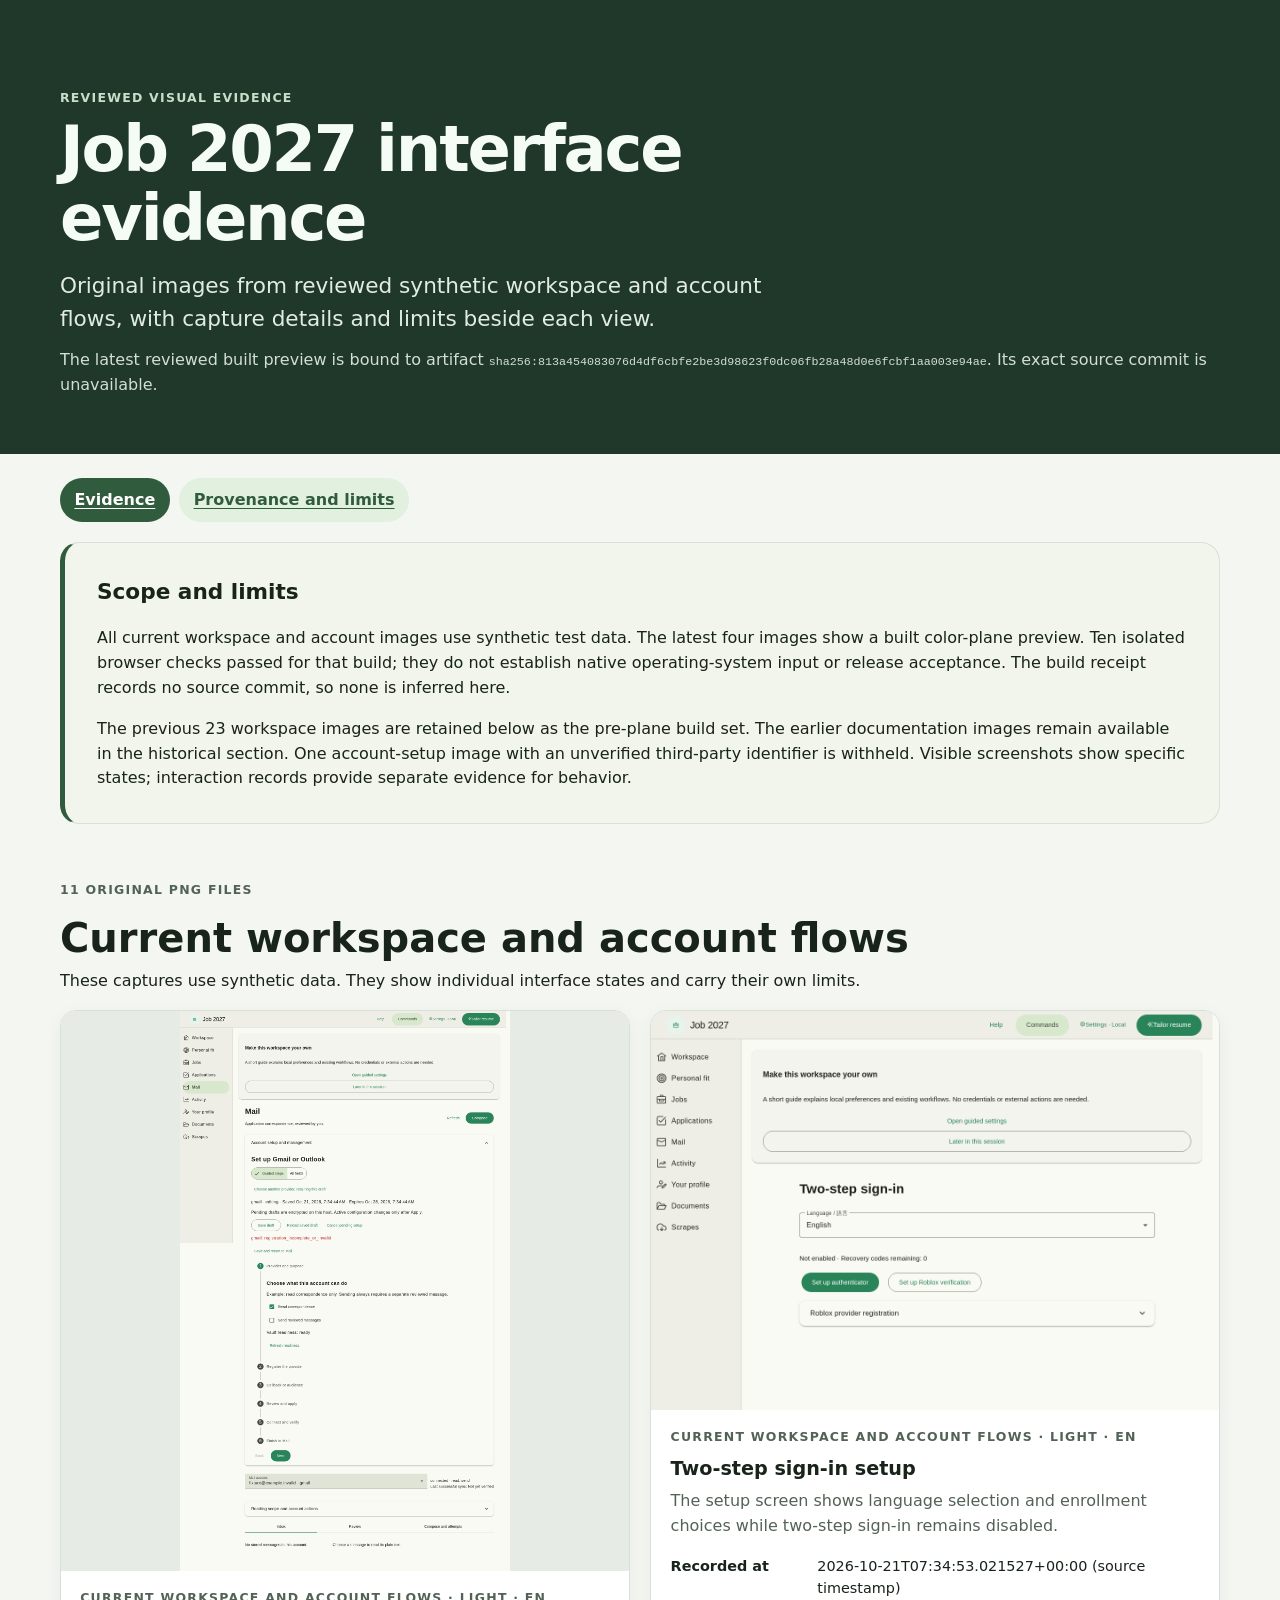
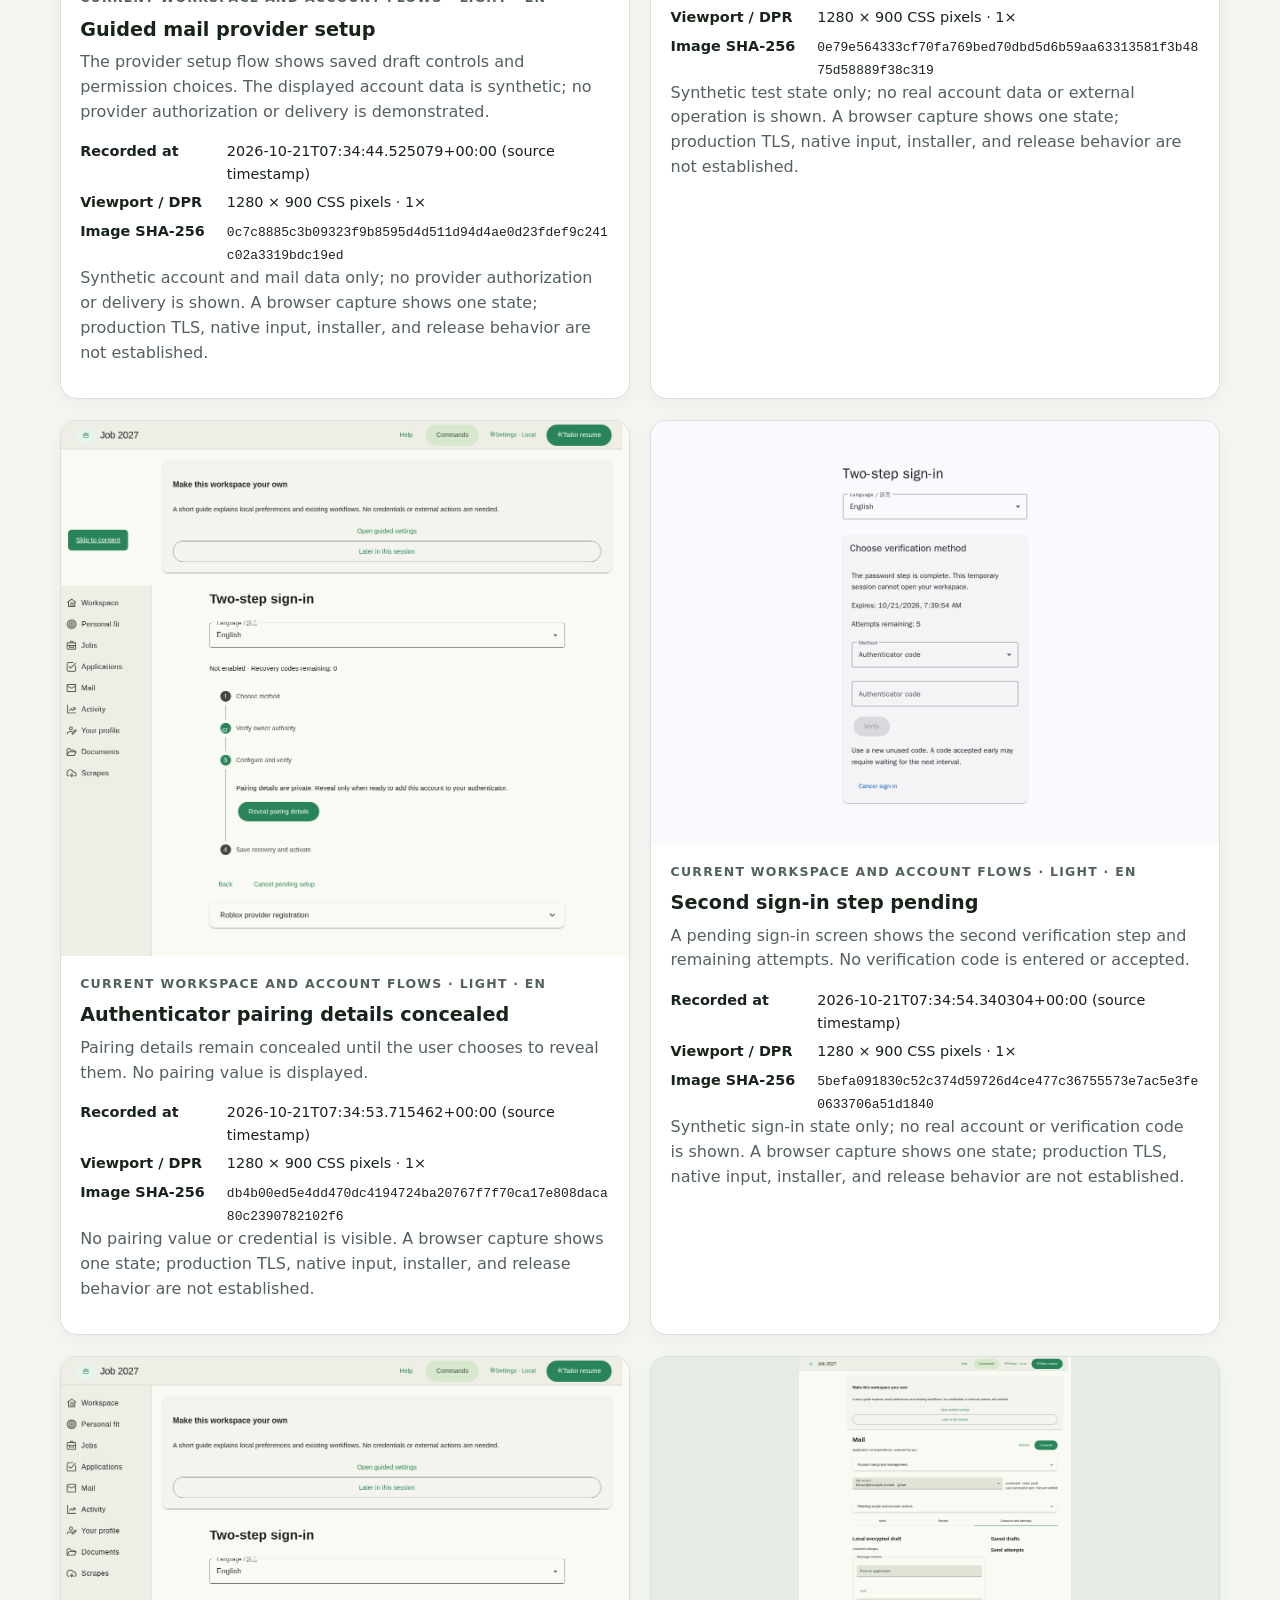
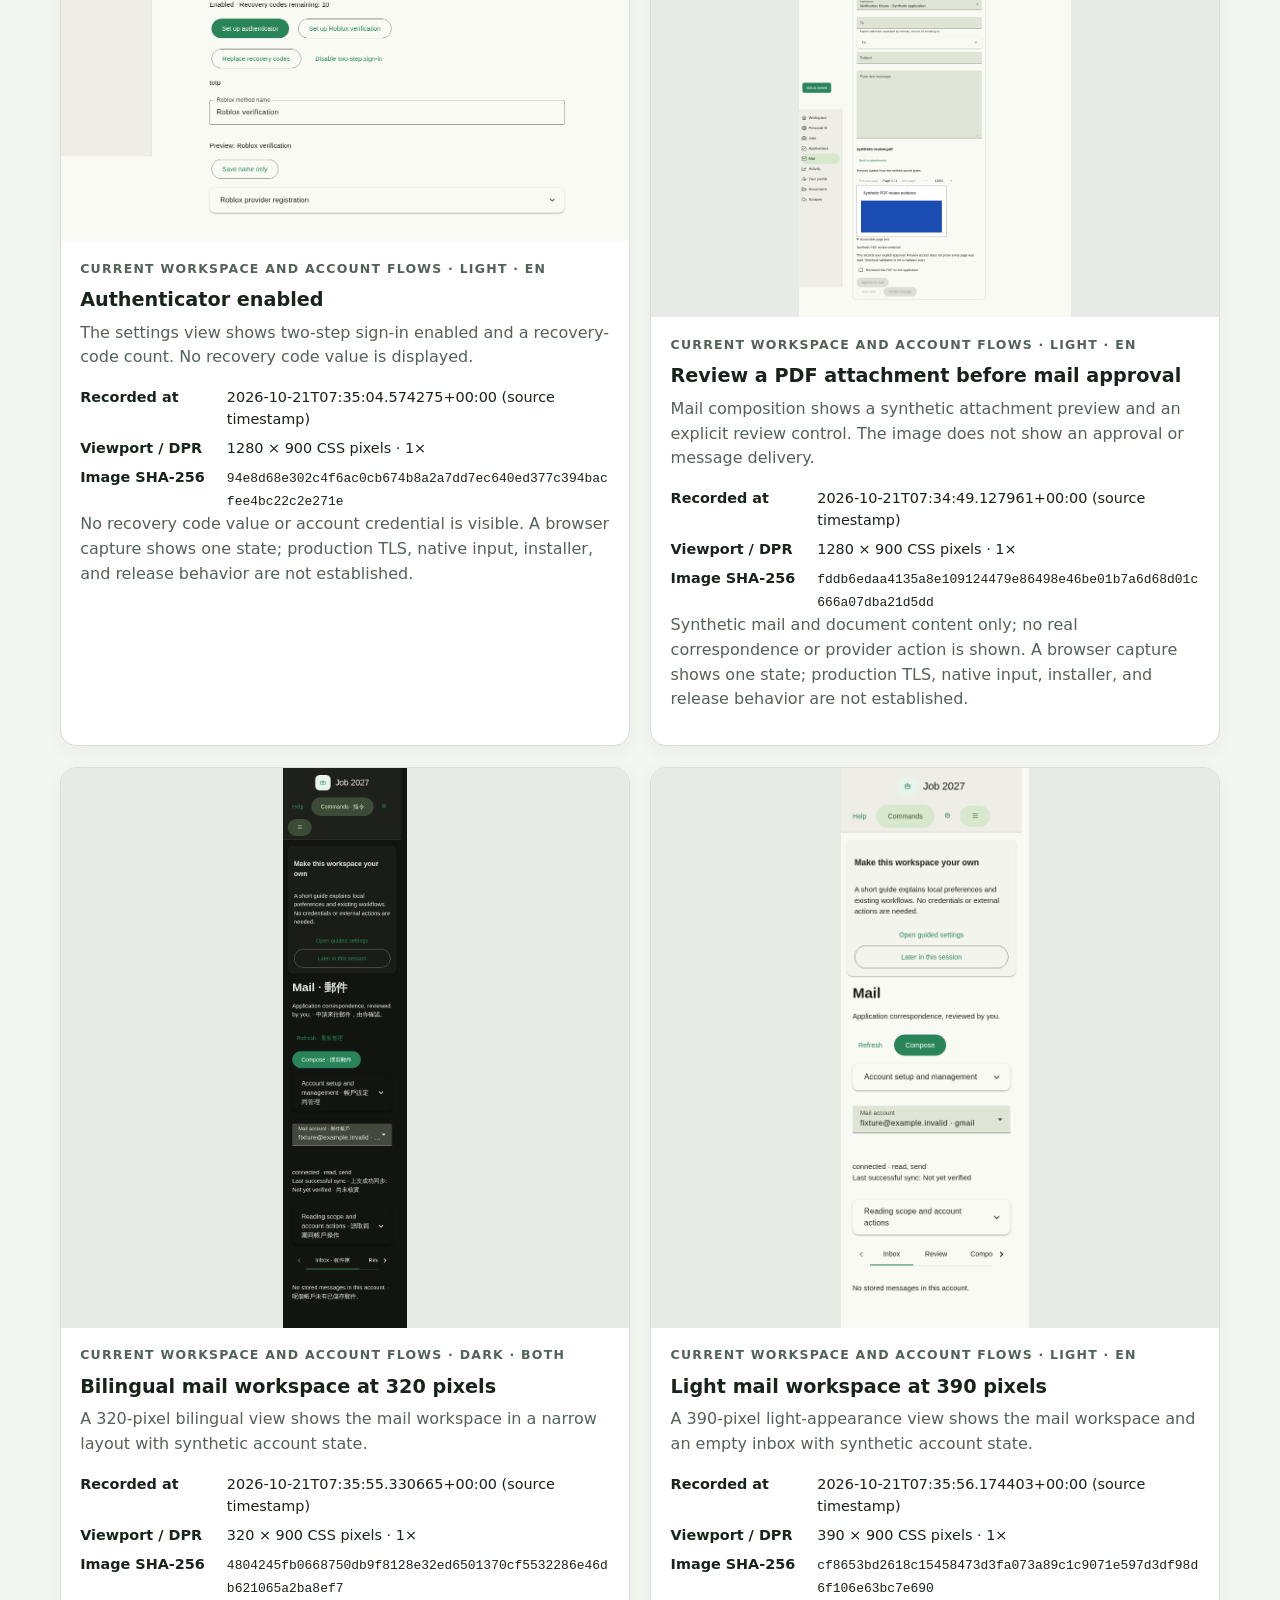
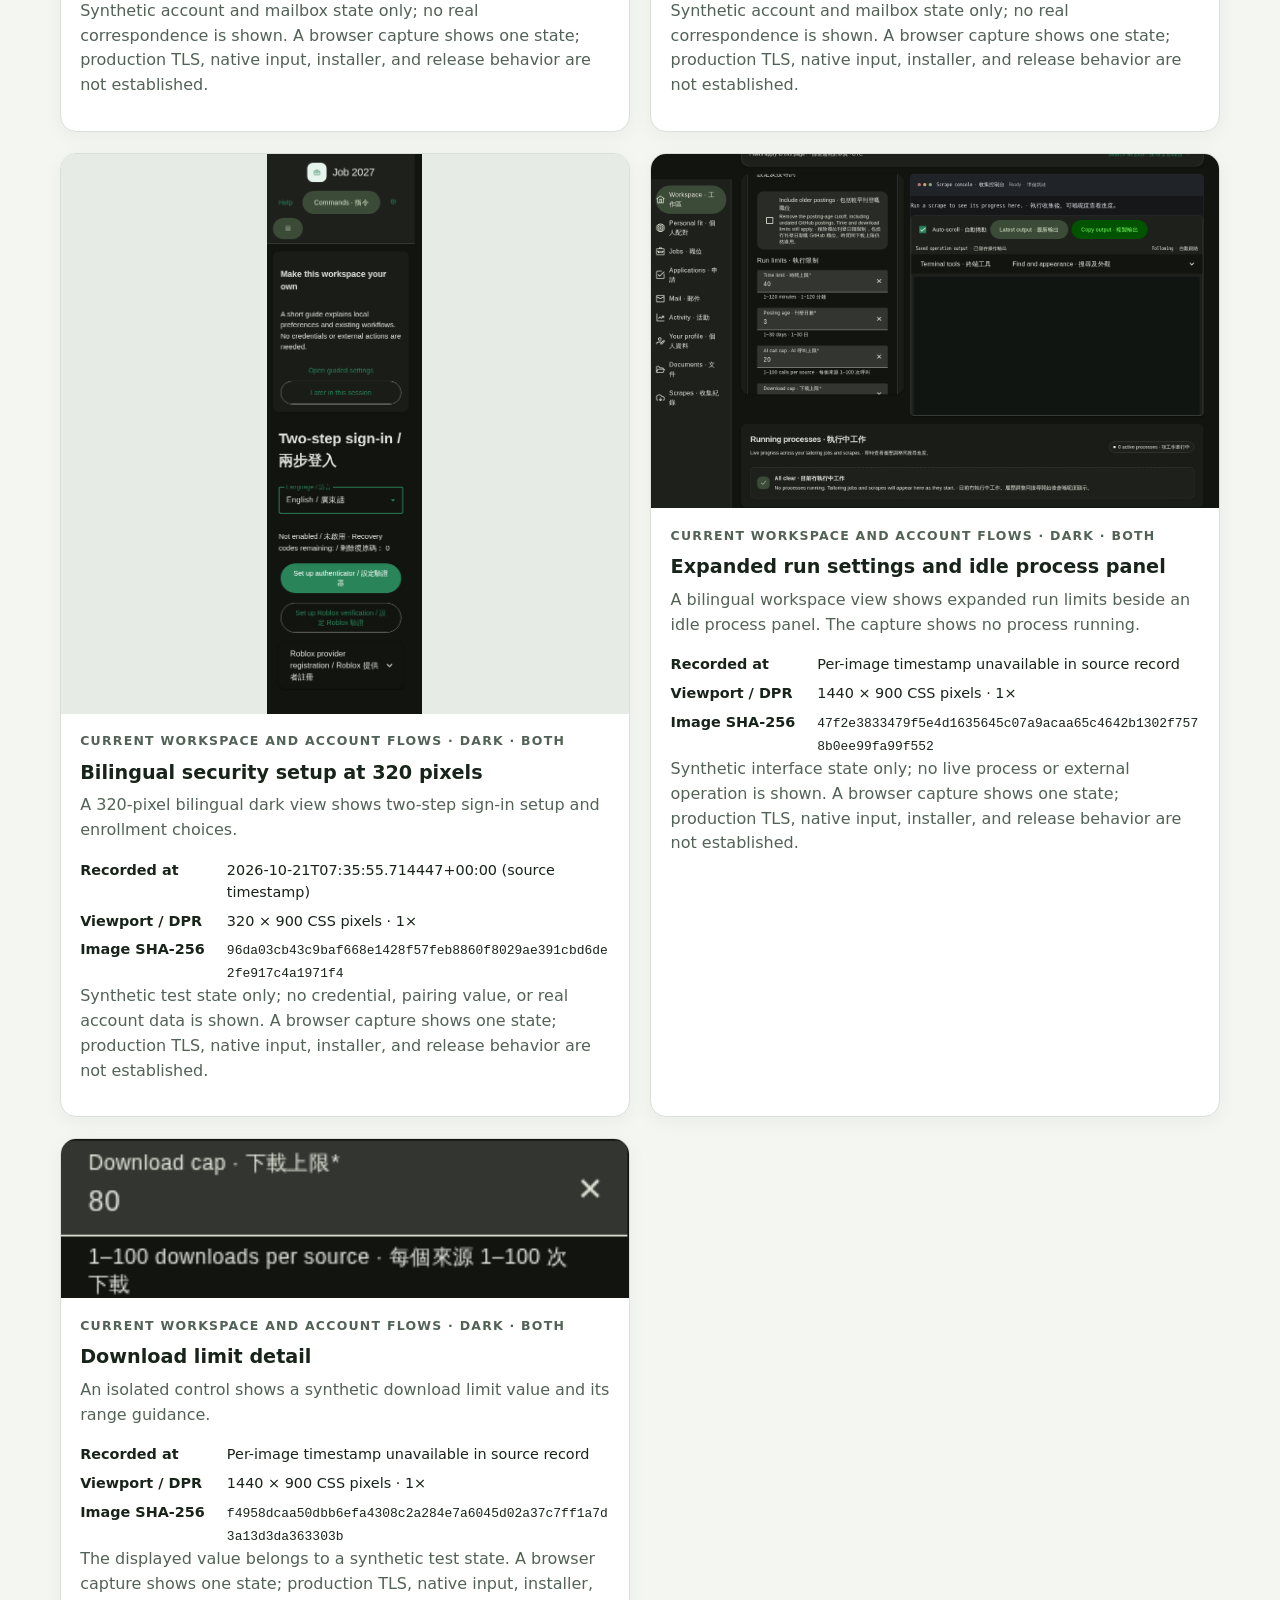
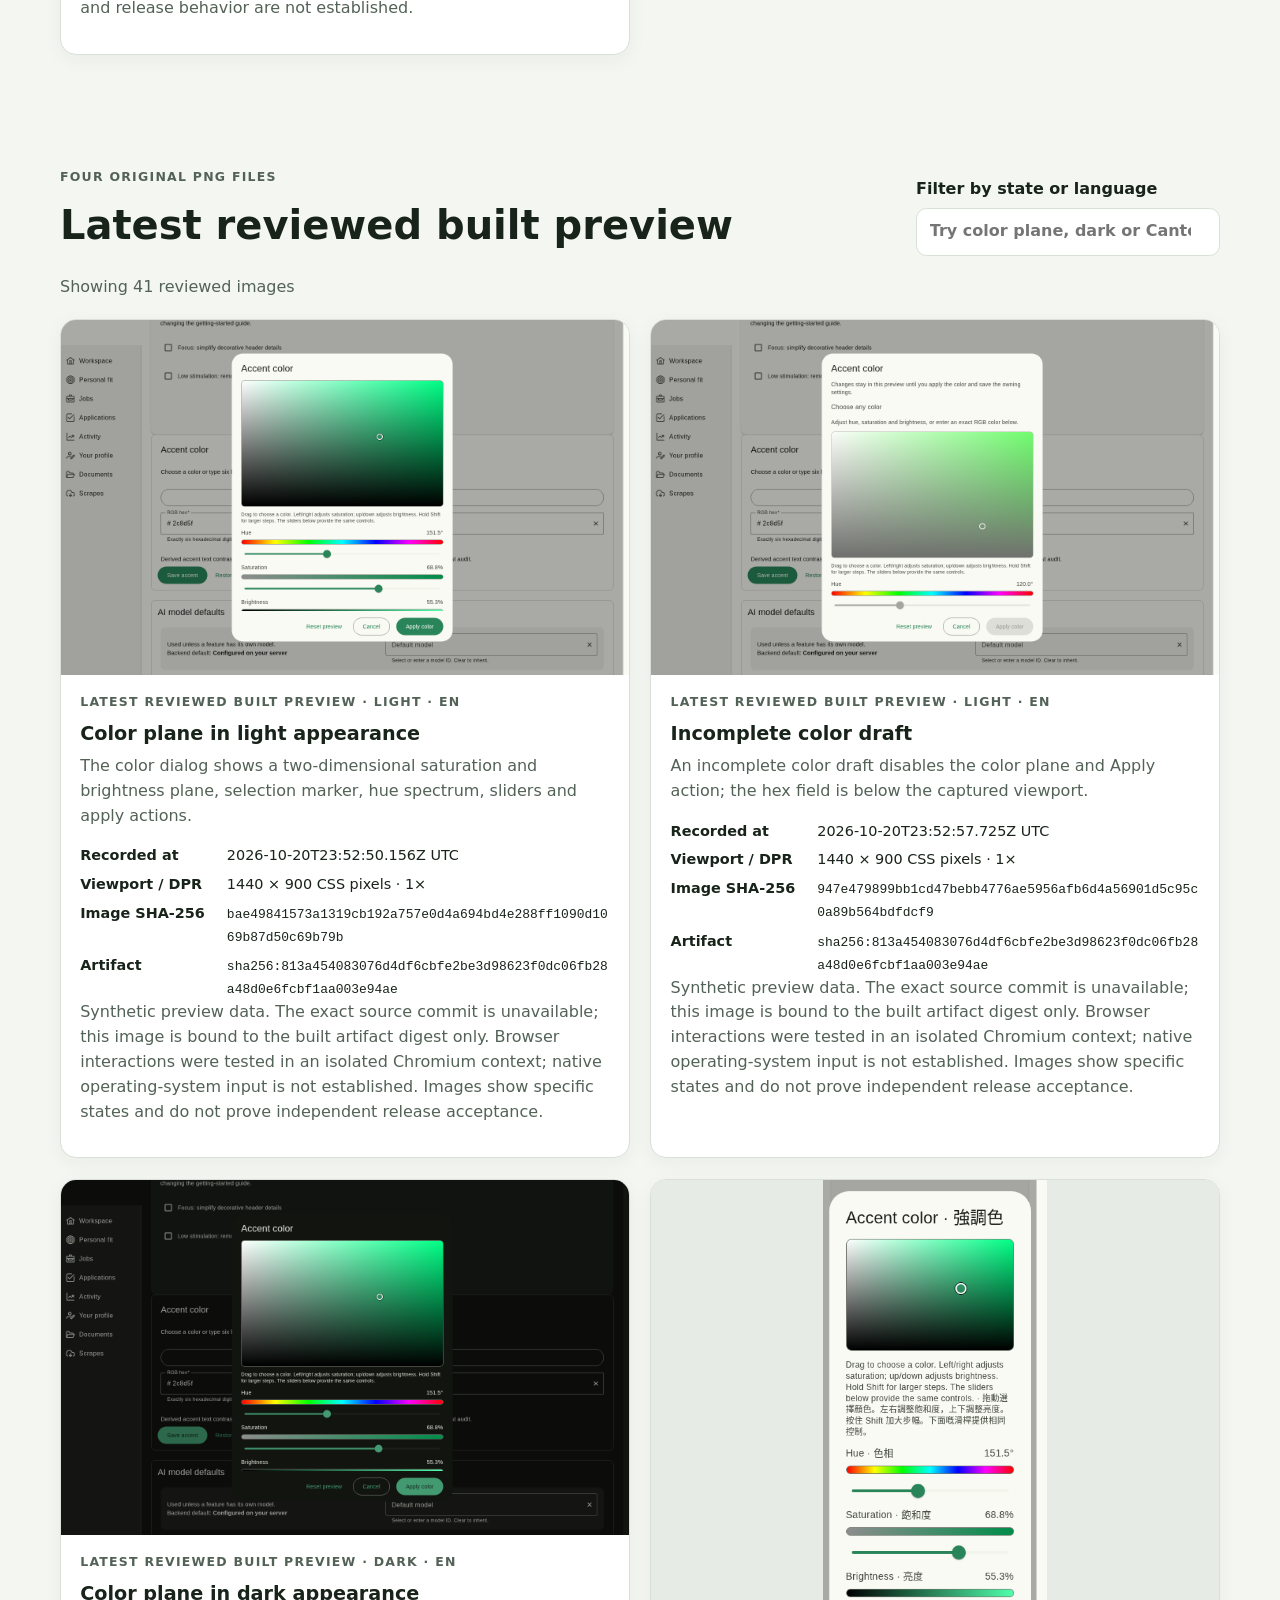
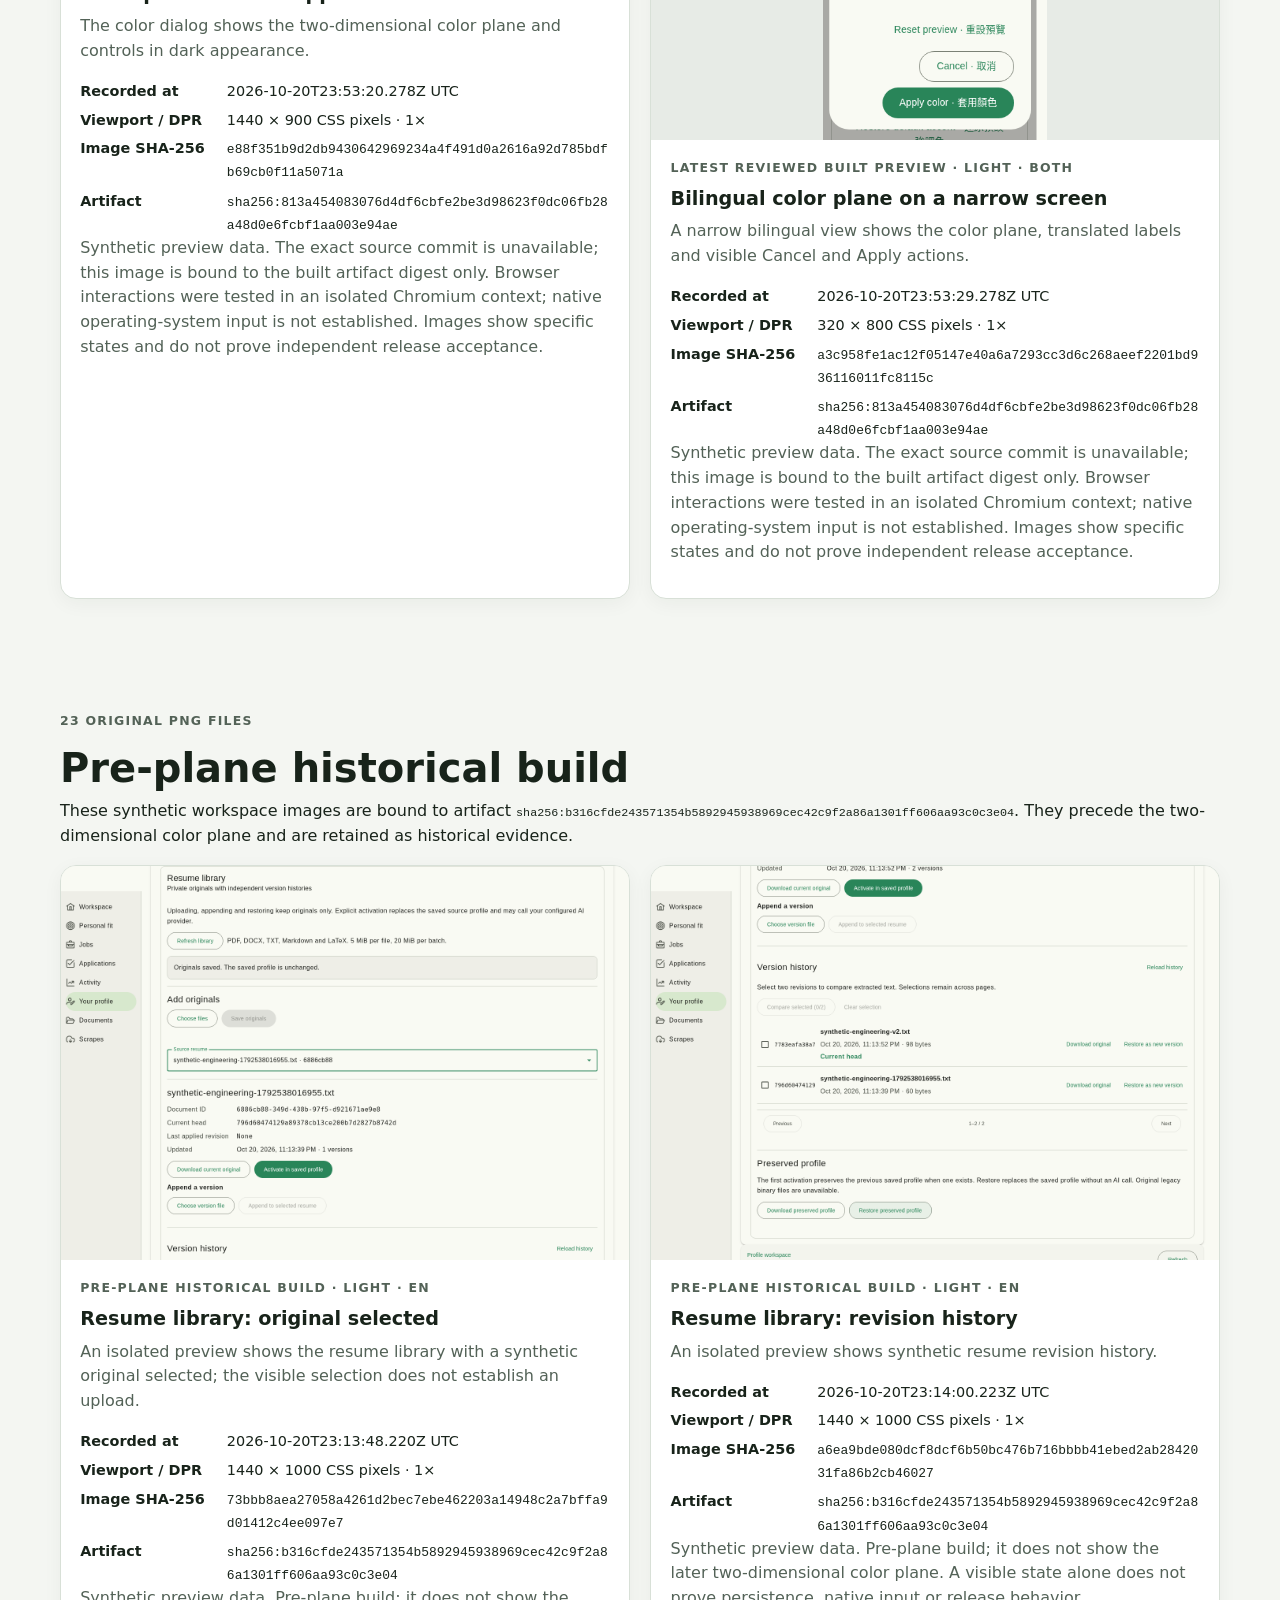
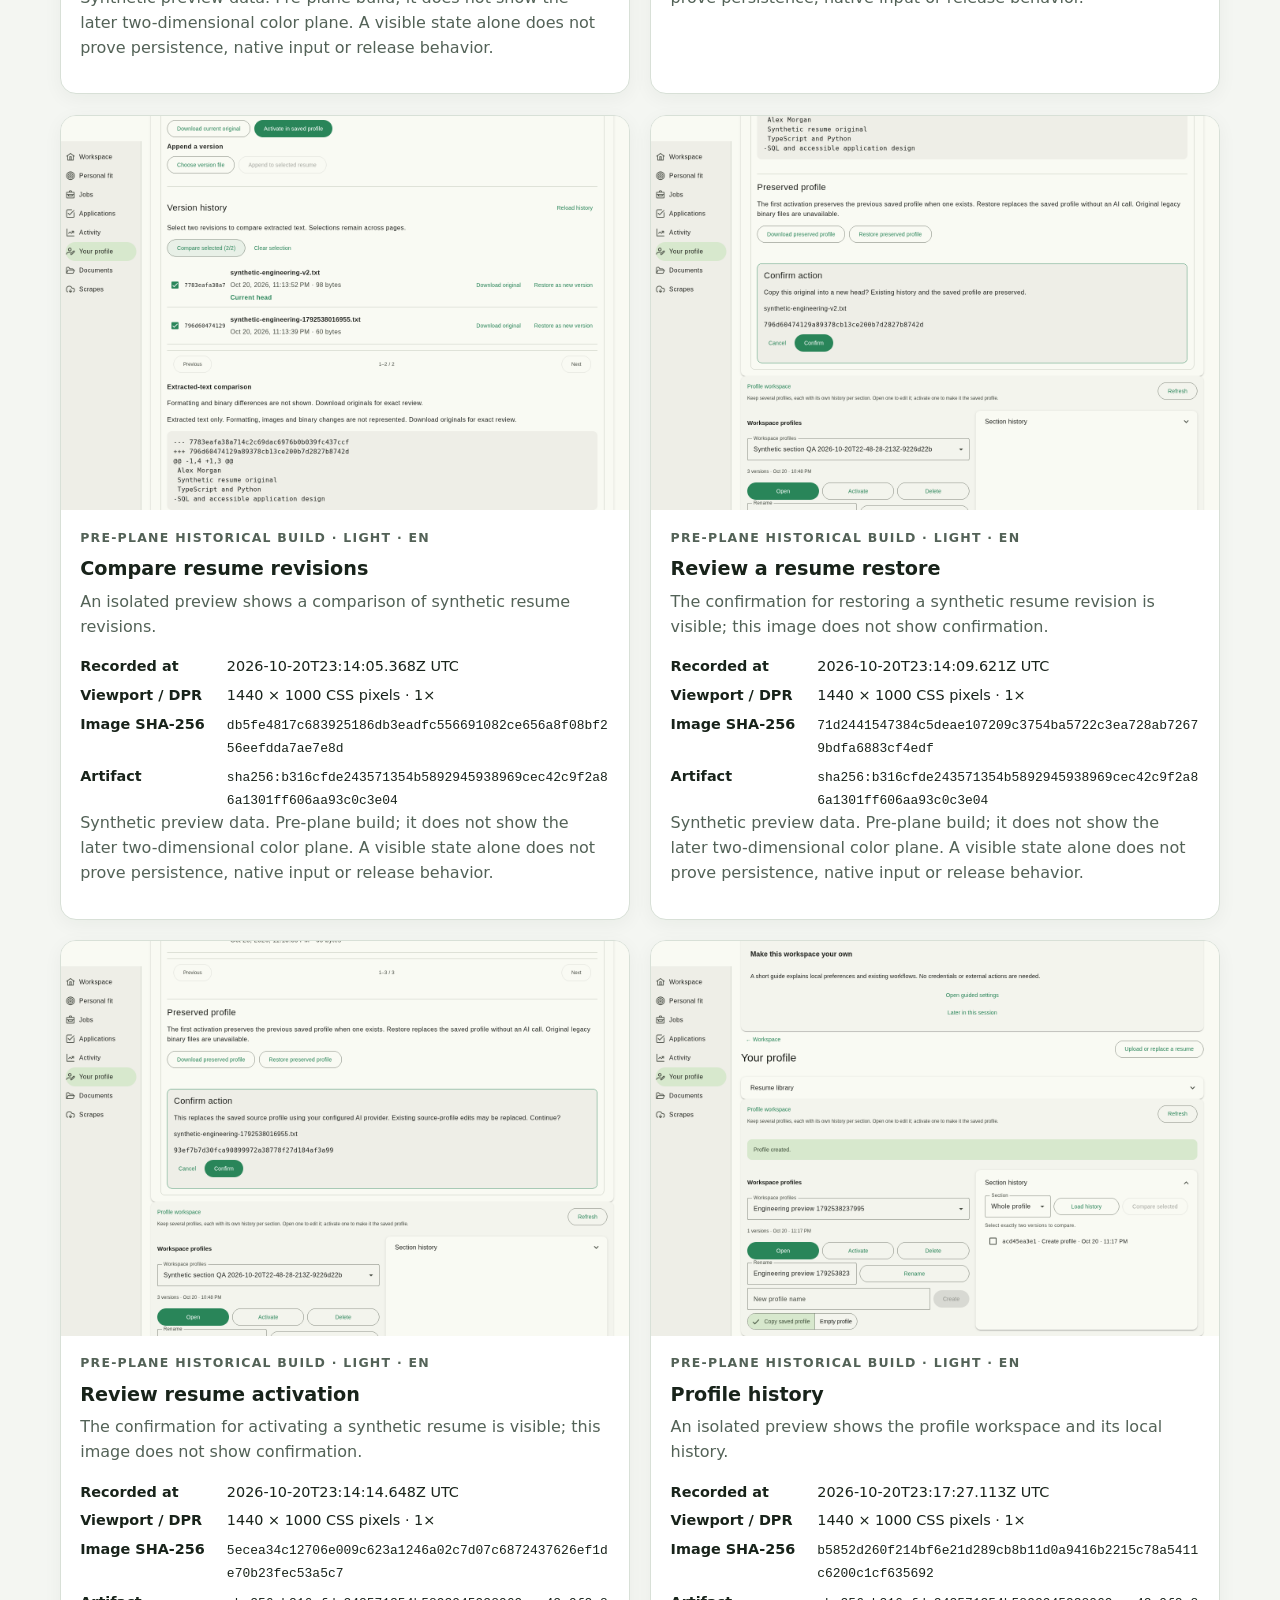
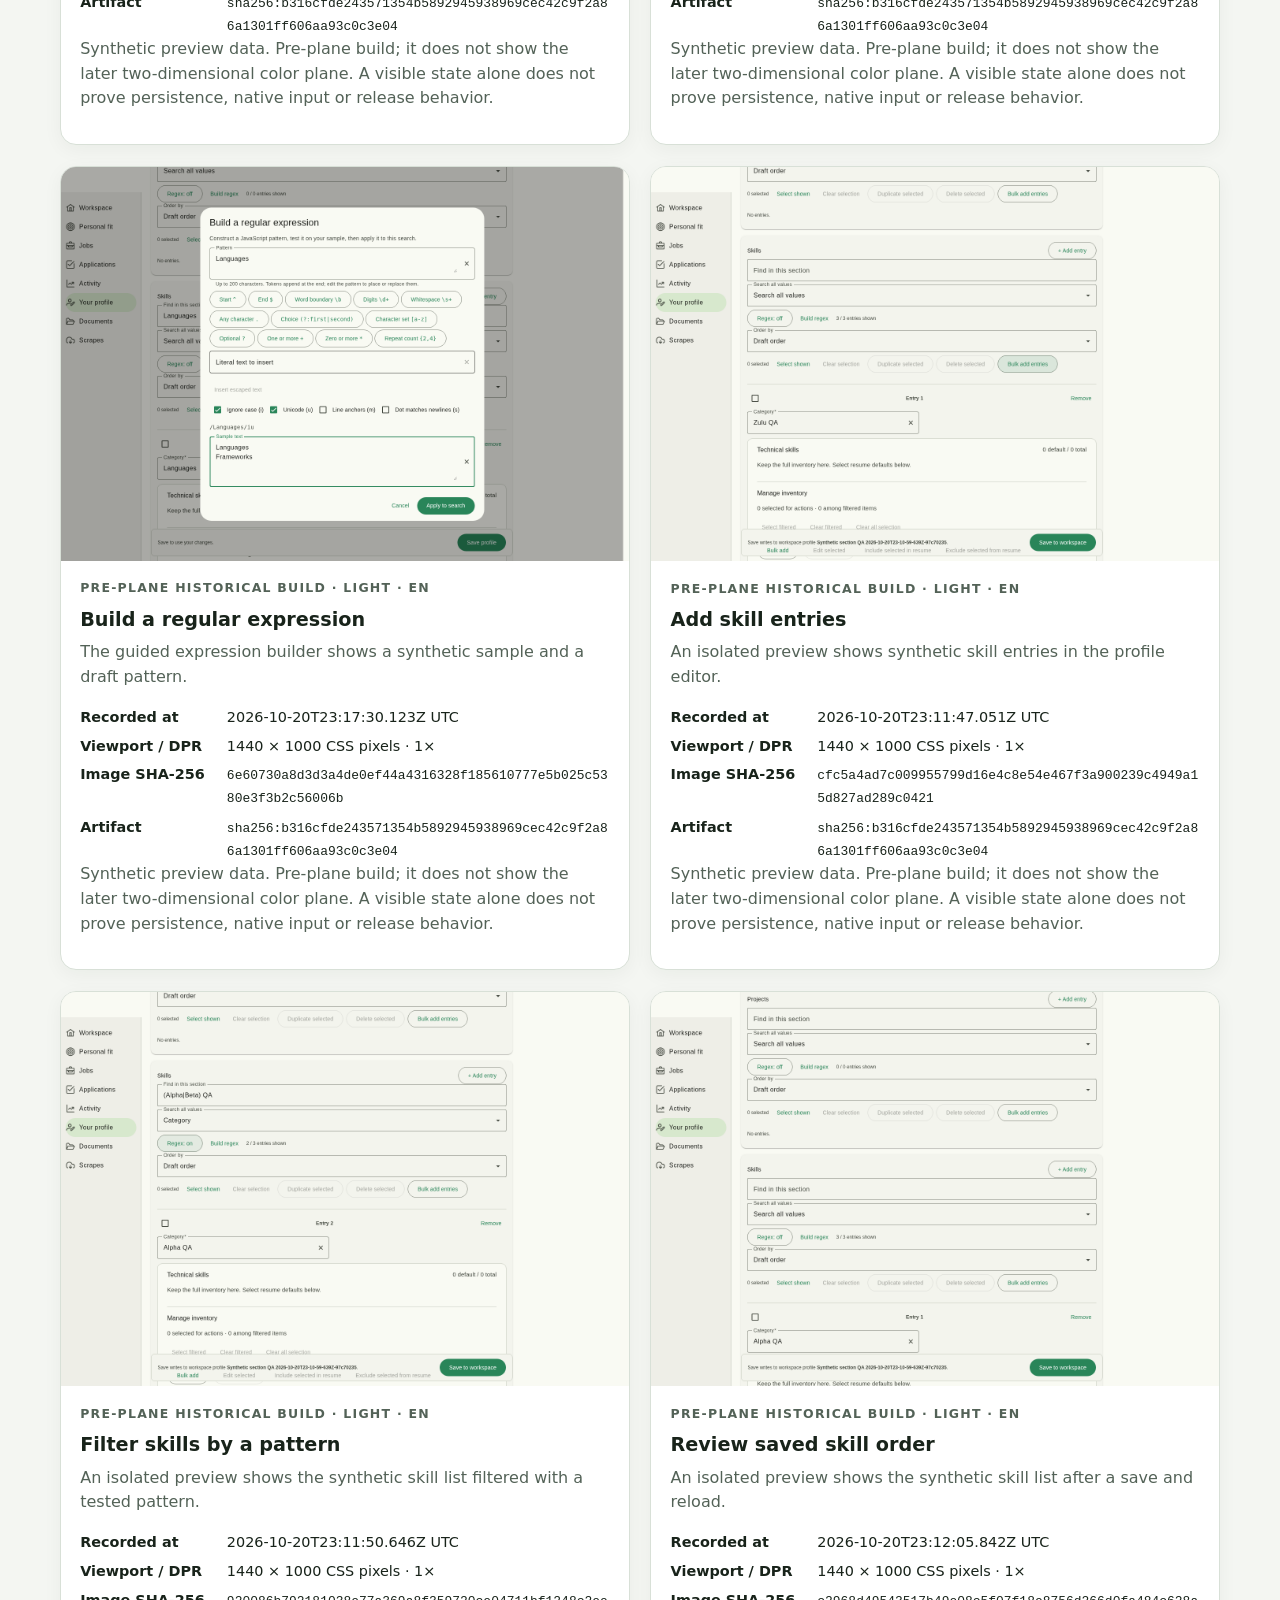
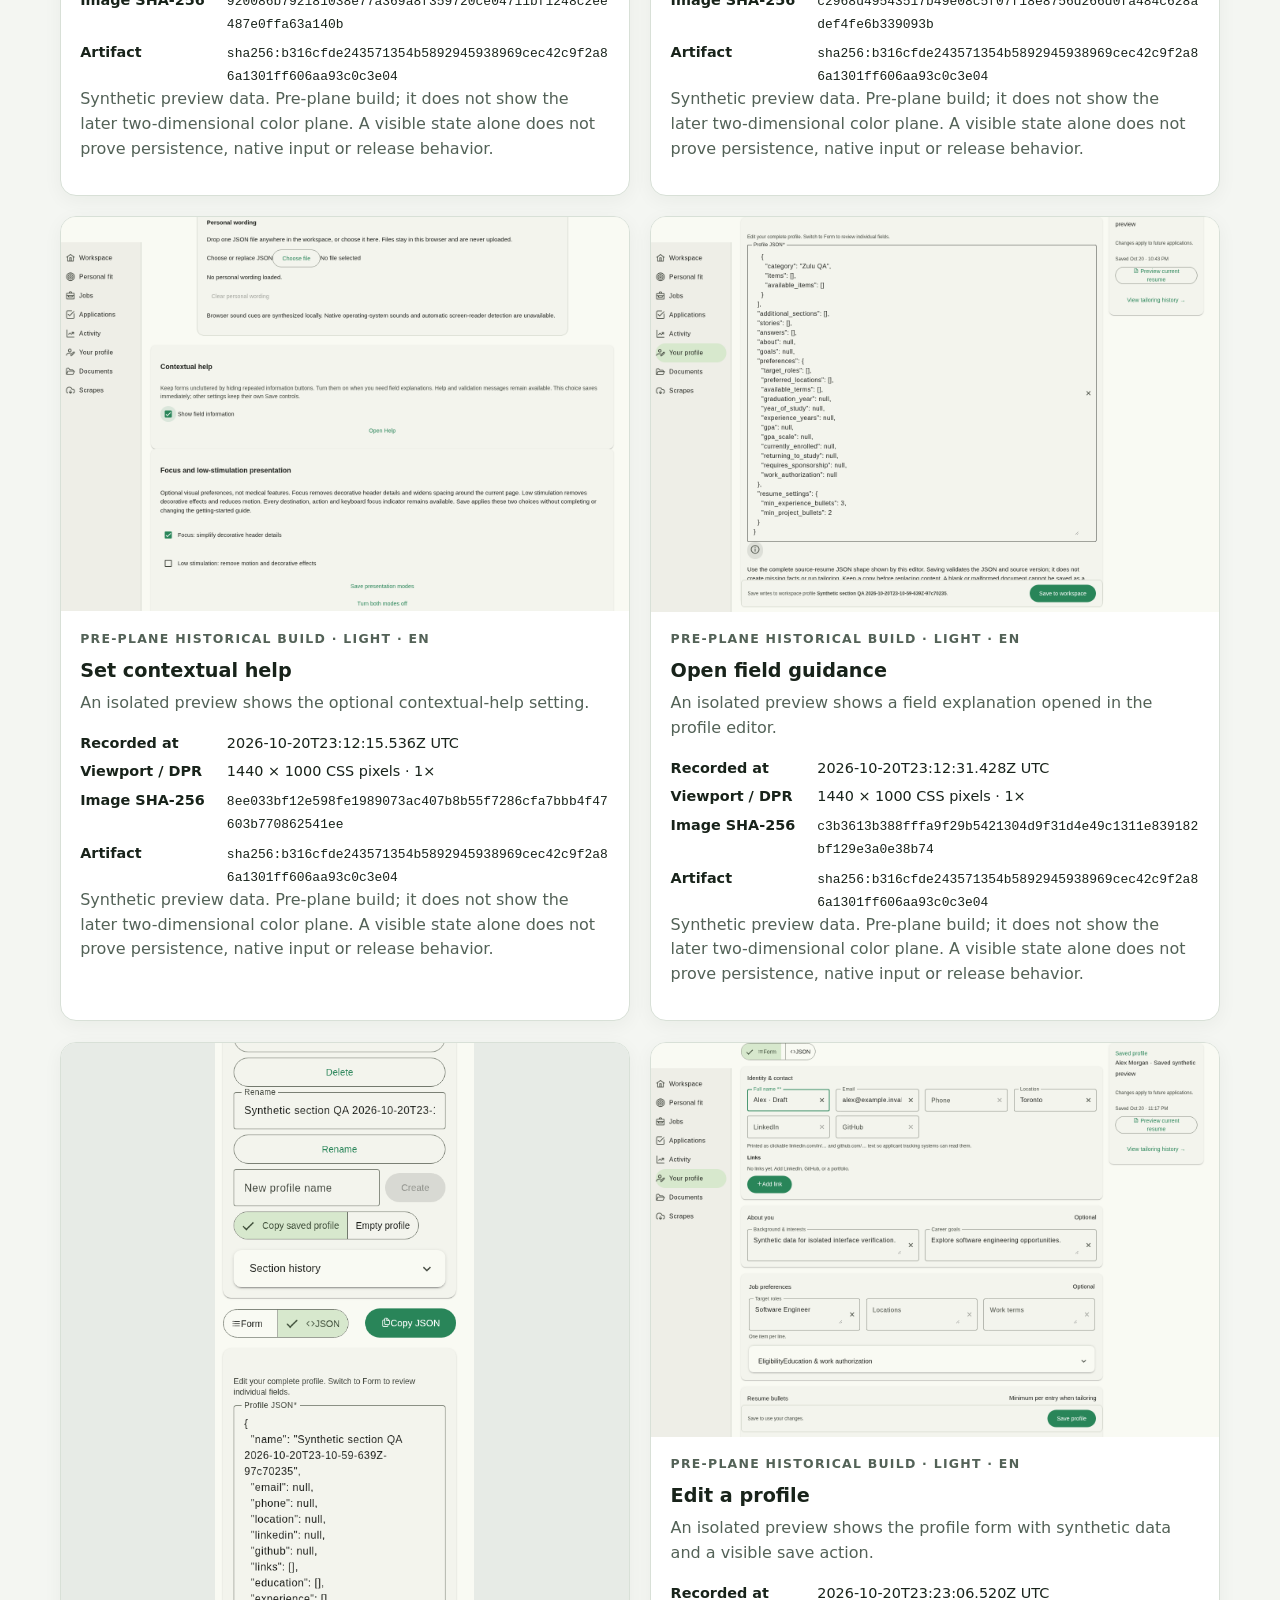
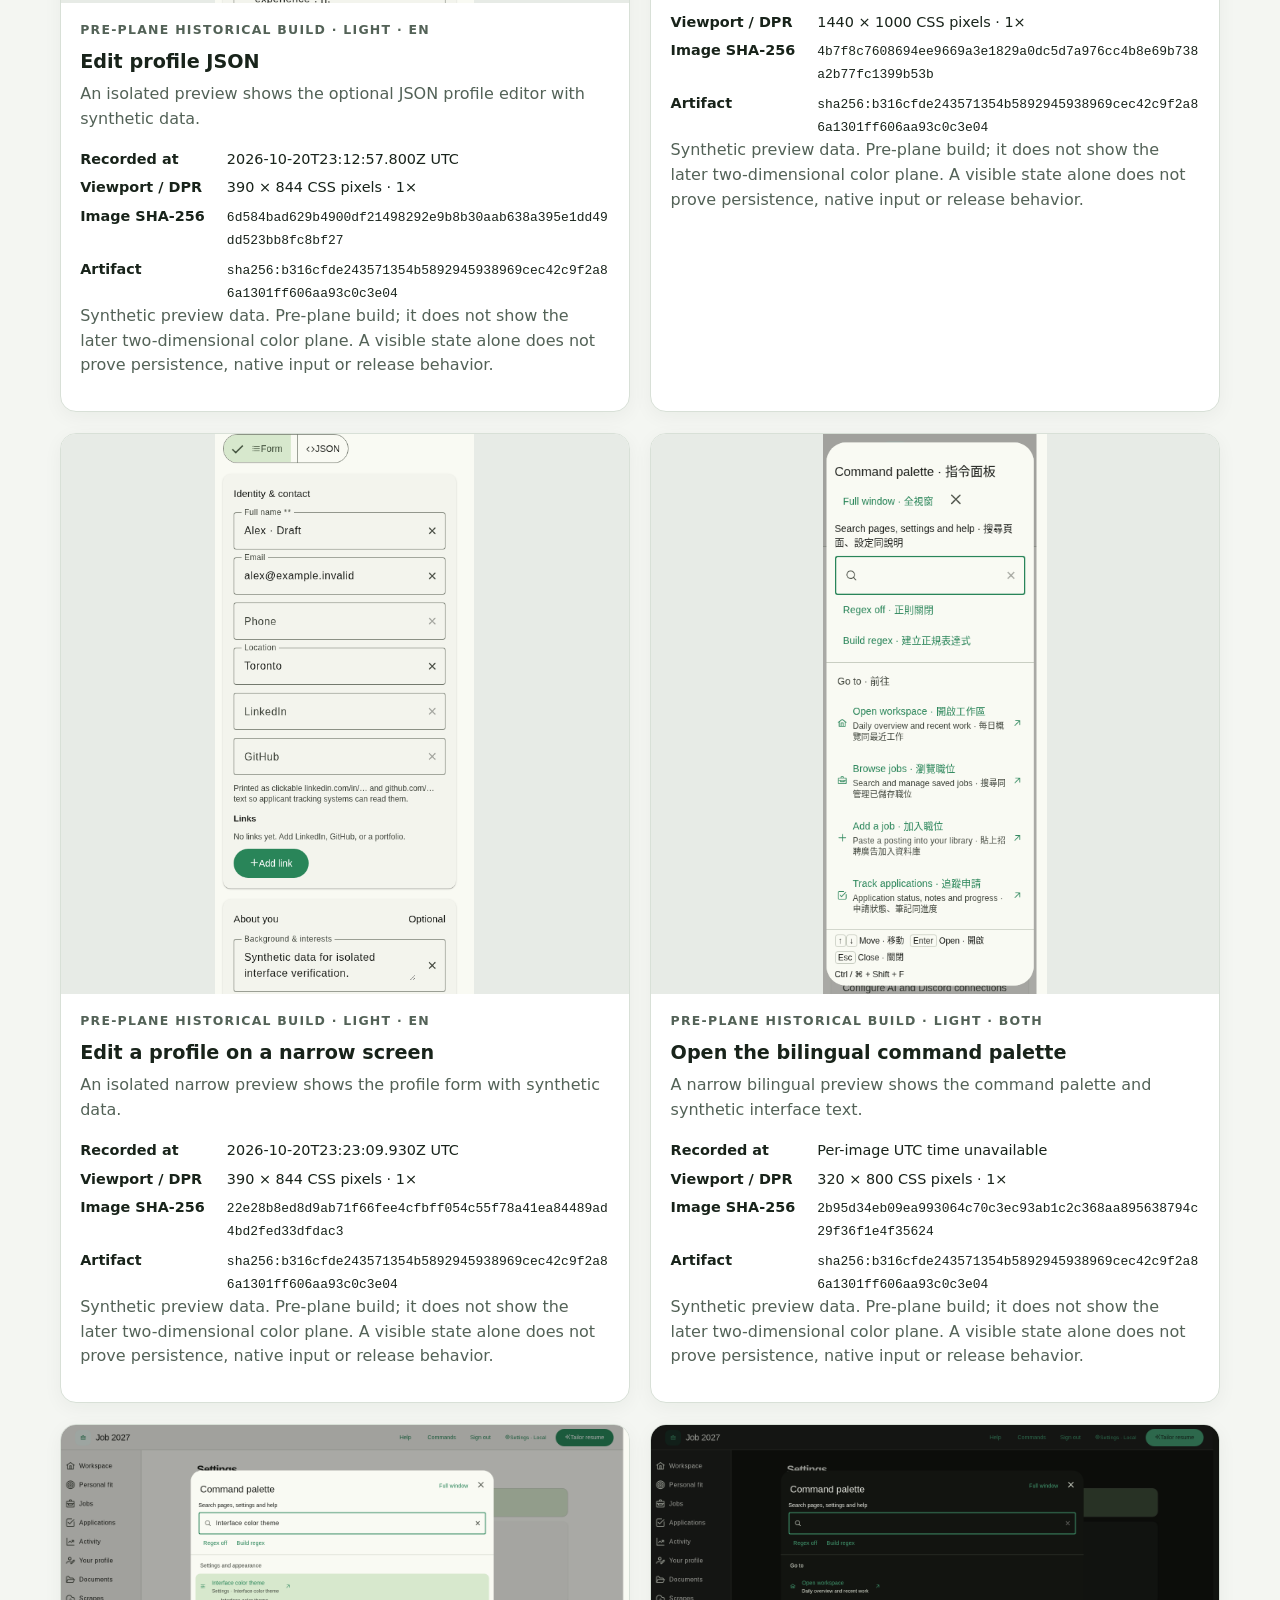
==== commit 74dfe706: "Publish reviewed workspace evidence Add eleven original images of synthetic workspace and account fl" ====
--- a/docs/index.html
+++ b/docs/index.html
@@ -1,9 +1,32 @@
 <!doctype html>
 <html lang="en"><head><meta charset="utf-8"><meta name="viewport" content="width=device-width, initial-scale=1"><meta name="description" content="Reviewed original Job 2027 interface images with safe provenance and explicit limits."><meta name="color-scheme" content="light dark"><title>Job 2027 evidence gallery</title><link rel="stylesheet" href="gallery.css"><script src="gallery.js" defer></script></head>
-<body><a class="skip-link" href="#evidence">Skip to evidence</a><header class="site-header"><div class="header-inner"><p class="eyebrow">Reviewed visual evidence</p><h1>Job 2027 interface evidence</h1><p class="lede">Original images from reviewed synthetic previews, with the build binding, capture details and limits kept beside each view.</p><p class="source-line">The latest reviewed built preview is bound to artifact <code>sha256:813a454083076d4df6cbfe2be3d98623f0dc06fb28a48d0e6fcbf1aa003e94ae</code>. Its exact source commit is unavailable.</p></div></header>
+<body><a class="skip-link" href="#evidence">Skip to evidence</a><header class="site-header"><div class="header-inner"><p class="eyebrow">Reviewed visual evidence</p><h1>Job 2027 interface evidence</h1><p class="lede">Original images from reviewed synthetic workspace and account flows, with capture details and limits beside each view.</p><p class="source-line">The latest reviewed built preview is bound to artifact <code>sha256:813a454083076d4df6cbfe2be3d98623f0dc06fb28a48d0e6fcbf1aa003e94ae</code>. Its exact source commit is unavailable.</p></div></header>
 <main><nav class="page-nav" aria-label="Evidence pages"><a aria-current="page" href="./">Evidence</a><a href="provenance.html">Provenance and limits</a></nav>
-<section class="notice" aria-labelledby="scope-title"><h2 id="scope-title">Scope and limits</h2><p>All workspace images use synthetic preview data. The latest four images show a built color-plane preview. Ten isolated browser checks passed for that build; they do not establish native operating-system input or release acceptance. The build receipt records no source commit, so none is inferred here.</p><p>The previous 23 workspace images are retained below as the pre-plane build set. The earlier three documentation images remain available in the historical section. Visible screenshots show specific states; interaction records provide separate evidence for behavior.</p></section>
-<section class="gallery" id="evidence" aria-labelledby="sv-title"><div class="section-heading"><div><p class="eyebrow">Four original PNG files</p><h2 id="sv-title">Latest reviewed built preview</h2></div><label class="search-label" for="evidence-search">Filter by state or language<input id="evidence-search" type="search" autocomplete="off" placeholder="Try color plane, dark or Cantonese"></label></div><p id="result-count" class="result-count" aria-live="polite">Showing 30 reviewed images</p><div class="capture-grid" id="capture-grid"><article class="capture-card" data-search="color plane in light appearance the color dialog shows a two-dimensional saturation and brightness plane, selection marker, hue spectrum, sliders and apply actions. en latest reviewed built preview">
+<section class="notice" aria-labelledby="scope-title"><h2 id="scope-title">Scope and limits</h2><p>All current workspace and account images use synthetic test data. The latest four images show a built color-plane preview. Ten isolated browser checks passed for that build; they do not establish native operating-system input or release acceptance. The build receipt records no source commit, so none is inferred here.</p><p>The previous 23 workspace images are retained below as the pre-plane build set. The earlier documentation images remain available in the historical section. One account-setup image with an unverified third-party identifier is withheld. Visible screenshots show specific states; interaction records provide separate evidence for behavior.</p></section>
+<section class="gallery" id="current-flows" aria-labelledby="current-title"><div class="section-heading"><div><p class="eyebrow">11 original PNG files</p><h2 id="current-title">Current workspace and account flows</h2></div></div><p>These captures use synthetic data. They show individual interface states and carry their own limits.</p><div class="capture-grid"><article class="capture-card" data-search="mail setup provider draft synthetic guided account Guided mail provider setup light en current workspace account flows">
+<a class="image-link" href="captures/current/mail-provider-setup-guided.png"><img src="captures/current/mail-provider-setup-guided.png" width="1280" height="2172" alt="The provider setup flow shows draft controls and permission choices with synthetic data." loading="lazy"></a>
+<div class="card-copy"><p class="card-kicker">Current workspace and account flows · light · en</p><h3>Guided mail provider setup</h3><p>The provider setup flow shows saved draft controls and permission choices. The displayed account data is synthetic; no provider authorization or delivery is demonstrated.</p><dl><dt>Recorded at</dt><dd>2026-10-21T07:34:44.525079+00:00 (source timestamp)</dd><dt>Viewport / DPR</dt><dd>1280 × 900 CSS pixels · 1×</dd><dt>Image SHA-256</dt><dd><code>0c7c8885c3b09323f9b8595d4d511d94d4ae0d23fdef9c241c02a3319bdc19ed</code></dd></dl><p class="limits">Synthetic account and mail data only; no provider authorization or delivery is shown. A browser capture shows one state; production TLS, native input, installer, and release behavior are not established.</p></div></article><article class="capture-card" data-search="security two-step sign-in enrollment setup language Two-step sign-in setup light en current workspace account flows">
+<a class="image-link" href="captures/current/two-step-sign-in-overview.png"><img src="captures/current/two-step-sign-in-overview.png" width="1280" height="900" alt="Two-step sign-in setup with language selection and enrollment choices." loading="lazy"></a>
+<div class="card-copy"><p class="card-kicker">Current workspace and account flows · light · en</p><h3>Two-step sign-in setup</h3><p>The setup screen shows language selection and enrollment choices while two-step sign-in remains disabled.</p><dl><dt>Recorded at</dt><dd>2026-10-21T07:34:53.021527+00:00 (source timestamp)</dd><dt>Viewport / DPR</dt><dd>1280 × 900 CSS pixels · 1×</dd><dt>Image SHA-256</dt><dd><code>0e79e564333cf70fa769bed70dbd5d6b59aa63313581f3b4875d58889f38c319</code></dd></dl><p class="limits">Synthetic test state only; no real account data or external operation is shown. A browser capture shows one state; production TLS, native input, installer, and release behavior are not established.</p></div></article><article class="capture-card" data-search="authenticator pairing details hidden concealed privacy Authenticator pairing details concealed light en current workspace account flows">
+<a class="image-link" href="captures/current/authenticator-pairing-hidden.png"><img src="captures/current/authenticator-pairing-hidden.png" width="1280" height="1207" alt="Authenticator setup before pairing details are revealed." loading="lazy"></a>
+<div class="card-copy"><p class="card-kicker">Current workspace and account flows · light · en</p><h3>Authenticator pairing details concealed</h3><p>Pairing details remain concealed until the user chooses to reveal them. No pairing value is displayed.</p><dl><dt>Recorded at</dt><dd>2026-10-21T07:34:53.715462+00:00 (source timestamp)</dd><dt>Viewport / DPR</dt><dd>1280 × 900 CSS pixels · 1×</dd><dt>Image SHA-256</dt><dd><code>db4b00ed5e4dd470dc4194724ba20767f7f70ca17e808daca80c2390782102f6</code></dd></dl><p class="limits">No pairing value or credential is visible. A browser capture shows one state; production TLS, native input, installer, and release behavior are not established.</p></div></article><article class="capture-card" data-search="sign-in verification pending attempts code Second sign-in step pending light en current workspace account flows">
+<a class="image-link" href="captures/current/sign-in-verification-pending.png"><img src="captures/current/sign-in-verification-pending.png" width="1280" height="954" alt="Pending second-step verification with no code entered." loading="lazy"></a>
+<div class="card-copy"><p class="card-kicker">Current workspace and account flows · light · en</p><h3>Second sign-in step pending</h3><p>A pending sign-in screen shows the second verification step and remaining attempts. No verification code is entered or accepted.</p><dl><dt>Recorded at</dt><dd>2026-10-21T07:34:54.340304+00:00 (source timestamp)</dd><dt>Viewport / DPR</dt><dd>1280 × 900 CSS pixels · 1×</dd><dt>Image SHA-256</dt><dd><code>5befa091830c52c374d59726d4ce477c36755573e7ac5e3fe0633706a51d1840</code></dd></dl><p class="limits">Synthetic sign-in state only; no real account or verification code is shown. A browser capture shows one state; production TLS, native input, installer, and release behavior are not established.</p></div></article><article class="capture-card" data-search="authenticator enabled recovery codes settings security Authenticator enabled light en current workspace account flows">
+<a class="image-link" href="captures/current/authenticator-active.png"><img src="captures/current/authenticator-active.png" width="1280" height="1091" alt="Two-step sign-in enabled; recovery-code values remain hidden." loading="lazy"></a>
+<div class="card-copy"><p class="card-kicker">Current workspace and account flows · light · en</p><h3>Authenticator enabled</h3><p>The settings view shows two-step sign-in enabled and a recovery-code count. No recovery code value is displayed.</p><dl><dt>Recorded at</dt><dd>2026-10-21T07:35:04.574275+00:00 (source timestamp)</dd><dt>Viewport / DPR</dt><dd>1280 × 900 CSS pixels · 1×</dd><dt>Image SHA-256</dt><dd><code>94e8d68e302c4f6ac0cb674b8a2a7dd7ec640ed377c394bacfee4bc22c2e271e</code></dd></dl><p class="limits">No recovery code value or account credential is visible. A browser capture shows one state; production TLS, native input, installer, and release behavior are not established.</p></div></article><article class="capture-card" data-search="mail pdf attachment review approval Review a PDF attachment before mail approval light en current workspace account flows">
+<a class="image-link" href="captures/current/mail-attachment-review.png"><img src="captures/current/mail-attachment-review.png" width="1280" height="2636" alt="Mail composition with a synthetic PDF attachment and a separate review control." loading="lazy"></a>
+<div class="card-copy"><p class="card-kicker">Current workspace and account flows · light · en</p><h3>Review a PDF attachment before mail approval</h3><p>Mail composition shows a synthetic attachment preview and an explicit review control. The image does not show an approval or message delivery.</p><dl><dt>Recorded at</dt><dd>2026-10-21T07:34:49.127961+00:00 (source timestamp)</dd><dt>Viewport / DPR</dt><dd>1280 × 900 CSS pixels · 1×</dd><dt>Image SHA-256</dt><dd><code>fddb6edaa4135a8e109124479e86498e46be01b7a6d68d01c666a07dba21d5dd</code></dd></dl><p class="limits">Synthetic mail and document content only; no real correspondence or provider action is shown. A browser capture shows one state; production TLS, native input, installer, and release behavior are not established.</p></div></article><article class="capture-card" data-search="mail bilingual narrow 320 responsive workspace Bilingual mail workspace at 320 pixels dark both current workspace account flows">
+<a class="image-link" href="captures/current/mail-narrow-bilingual.png"><img src="captures/current/mail-narrow-bilingual.png" width="320" height="1450" alt="Bilingual mail workspace at a 320-pixel viewport with synthetic data." loading="lazy"></a>
+<div class="card-copy"><p class="card-kicker">Current workspace and account flows · dark · both</p><h3>Bilingual mail workspace at 320 pixels</h3><p>A 320-pixel bilingual view shows the mail workspace in a narrow layout with synthetic account state.</p><dl><dt>Recorded at</dt><dd>2026-10-21T07:35:55.330665+00:00 (source timestamp)</dd><dt>Viewport / DPR</dt><dd>320 × 900 CSS pixels · 1×</dd><dt>Image SHA-256</dt><dd><code>4804245fb0668750db9f8128e32ed6501370cf5532286e46db621065a2ba8ef7</code></dd></dl><p class="limits">Synthetic account and mailbox state only; no real correspondence is shown. A browser capture shows one state; production TLS, native input, installer, and release behavior are not established.</p></div></article><article class="capture-card" data-search="mail light narrow 390 responsive inbox Light mail workspace at 390 pixels light en current workspace account flows">
+<a class="image-link" href="captures/current/mail-narrow-light.png"><img src="captures/current/mail-narrow-light.png" width="390" height="1162" alt="Light mail workspace at a 390-pixel viewport with an empty synthetic inbox." loading="lazy"></a>
+<div class="card-copy"><p class="card-kicker">Current workspace and account flows · light · en</p><h3>Light mail workspace at 390 pixels</h3><p>A 390-pixel light-appearance view shows the mail workspace and an empty inbox with synthetic account state.</p><dl><dt>Recorded at</dt><dd>2026-10-21T07:35:56.174403+00:00 (source timestamp)</dd><dt>Viewport / DPR</dt><dd>390 × 900 CSS pixels · 1×</dd><dt>Image SHA-256</dt><dd><code>cf8653bd2618c15458473d3fa073a89c1c9071e597d3df98d6f106e63bc7e690</code></dd></dl><p class="limits">Synthetic account and mailbox state only; no real correspondence is shown. A browser capture shows one state; production TLS, native input, installer, and release behavior are not established.</p></div></article><article class="capture-card" data-search="security bilingual dark narrow 320 setup Bilingual security setup at 320 pixels dark both current workspace account flows">
+<a class="image-link" href="captures/current/security-narrow-bilingual.png"><img src="captures/current/security-narrow-bilingual.png" width="320" height="1157" alt="Bilingual dark two-step sign-in setup at a 320-pixel viewport." loading="lazy"></a>
+<div class="card-copy"><p class="card-kicker">Current workspace and account flows · dark · both</p><h3>Bilingual security setup at 320 pixels</h3><p>A 320-pixel bilingual dark view shows two-step sign-in setup and enrollment choices.</p><dl><dt>Recorded at</dt><dd>2026-10-21T07:35:55.714447+00:00 (source timestamp)</dd><dt>Viewport / DPR</dt><dd>320 × 900 CSS pixels · 1×</dd><dt>Image SHA-256</dt><dd><code>96da03cb43c9baf668e1428f57feb8860f8029ae391cbd6de2fe917c4a1971f4</code></dd></dl><p class="limits">Synthetic test state only; no credential, pairing value, or real account data is shown. A browser capture shows one state; production TLS, native input, installer, and release behavior are not established.</p></div></article><article class="capture-card" data-search="run settings bilingual desktop idle process limits Expanded run settings and idle process panel dark both current workspace account flows">
+<a class="image-link" href="captures/current/run-settings-bilingual-desktop.png"><img src="captures/current/run-settings-bilingual-desktop.png" width="1440" height="900" alt="Expanded run settings beside an idle process panel." loading="lazy"></a>
+<div class="card-copy"><p class="card-kicker">Current workspace and account flows · dark · both</p><h3>Expanded run settings and idle process panel</h3><p>A bilingual workspace view shows expanded run limits beside an idle process panel. The capture shows no process running.</p><dl><dt>Recorded at</dt><dd>Per-image timestamp unavailable in source record</dd><dt>Viewport / DPR</dt><dd>1440 × 900 CSS pixels · 1×</dd><dt>Image SHA-256</dt><dd><code>47f2e3833479f5e4d1635645c07a9acaa65c4642b1302f7578b0ee99fa99f552</code></dd></dl><p class="limits">Synthetic interface state only; no live process or external operation is shown. A browser capture shows one state; production TLS, native input, installer, and release behavior are not established.</p></div></article><article class="capture-card" data-search="download limit detail guidance value Download limit detail dark both current workspace account flows">
+<a class="image-link" href="captures/current/download-limit-detail.png"><img src="captures/current/download-limit-detail.png" width="332" height="93" alt="Download limit control with range guidance." loading="lazy"></a>
+<div class="card-copy"><p class="card-kicker">Current workspace and account flows · dark · both</p><h3>Download limit detail</h3><p>An isolated control shows a synthetic download limit value and its range guidance.</p><dl><dt>Recorded at</dt><dd>Per-image timestamp unavailable in source record</dd><dt>Viewport / DPR</dt><dd>1440 × 900 CSS pixels · 1×</dd><dt>Image SHA-256</dt><dd><code>f4958dcaa50dbb6efa4308c2a284e7a6045d02a37c7ff1a7d3a13d3da363303b</code></dd></dl><p class="limits">The displayed value belongs to a synthetic test state. A browser capture shows one state; production TLS, native input, installer, and release behavior are not established.</p></div></article></div></section>
+<section class="gallery" id="evidence" aria-labelledby="sv-title"><div class="section-heading"><div><p class="eyebrow">Four original PNG files</p><h2 id="sv-title">Latest reviewed built preview</h2></div><label class="search-label" for="evidence-search">Filter by state or language<input id="evidence-search" type="search" autocomplete="off" placeholder="Try color plane, dark or Cantonese"></label></div><p id="result-count" class="result-count" aria-live="polite">Showing 41 reviewed images</p><div class="capture-grid" id="capture-grid"><article class="capture-card" data-search="color plane in light appearance the color dialog shows a two-dimensional saturation and brightness plane, selection marker, hue spectrum, sliders and apply actions. en latest reviewed built preview">
   <a class="image-link" href="captures/color-plane/sv-light-desktop.png"><img src="captures/color-plane/sv-light-desktop.png" width="1440" height="900" alt="The color dialog shows a two-dimensional saturation and brightness plane, selection marker, hue spectrum, sliders and apply actions." loading="lazy"></a>
   <div class="card-copy"><p class="card-kicker">Latest reviewed built preview · light · en</p><h3>Color plane in light appearance</h3><p>The color dialog shows a two-dimensional saturation and brightness plane, selection marker, hue spectrum, sliders and apply actions.</p><dl><dt>Recorded at</dt><dd>2026-10-20T23:52:50.156Z UTC</dd><dt>Viewport / DPR</dt><dd>1440 × 900 CSS pixels · 1×</dd><dt>Image SHA-256</dt><dd><code>bae49841573a1319cb192a757e0d4a694bd4e288ff1090d1069b87d50c69b79b</code></dd><dt>Artifact</dt><dd><code>sha256:813a454083076d4df6cbfe2be3d98623f0dc06fb28a48d0e6fcbf1aa003e94ae</code></dd></dl><p class="limits">Synthetic preview data. The exact source commit is unavailable; this image is bound to the built artifact digest only. Browser interactions were tested in an isolated Chromium context; native operating-system input is not established. Images show specific states and do not prove independent release acceptance. </p></div></article>
 <article class="capture-card" data-search="incomplete color draft an incomplete color draft disables the color plane and apply action; the hex field is below the captured viewport. en latest reviewed built preview">
@@ -93,4 +116,4 @@
 <article class="capture-card" data-search="cantonese-light light cantonese documentation task guide with a visitor checklist; localization is partial. cantonese historical documentation companion">
   <a class="image-link" href="captures/documentation-cantonese-light-2152077.png"><img src="captures/documentation-cantonese-light-2152077.png" width="1659" height="1116" alt="Light Cantonese documentation task guide with a visitor checklist; localization is partial." loading="lazy"></a>
   <div class="card-copy"><p class="card-kicker">Historical documentation companion · light · Cantonese</p><h3>cantonese-light</h3><p>Light Cantonese documentation task guide with a visitor checklist; localization is partial.</p><dl><dt>Recorded at</dt><dd>2026-10-19T15:37:48.008Z UTC</dd><dt>Viewport / DPR</dt><dd>1106 × 744 CSS pixels · 1.5×</dd><dt>Image SHA-256</dt><dd><code>6a38cf9156964e79c7fd03661f5f140b3cc38b992ed61128f6023b2668ca95cd</code></dd><dt>Artifact</dt><dd><code>sha256:0f52233e316f201170cc50fc0a16c1d27adc66b4d754ea7203e01c4411dd8f0e</code></dd></dl><p class="limits">Historical documentation companion only. Partial Cantonese localization; complete layout, keyboard and screen-reader acceptance are not established. </p></div></article></div></section>
-</main><footer><p>Job 2027 evidence gallery · <a href="https://github.com/Ding-Ding-Projects/job-2027-evidence">Public source and records</a></p></footer></body></html>+</main><footer><p>Job 2027 evidence gallery · <a href="https://github.com/Ding-Ding-Projects/job-2027-evidence">Public source and records</a></p></footer></body></html>
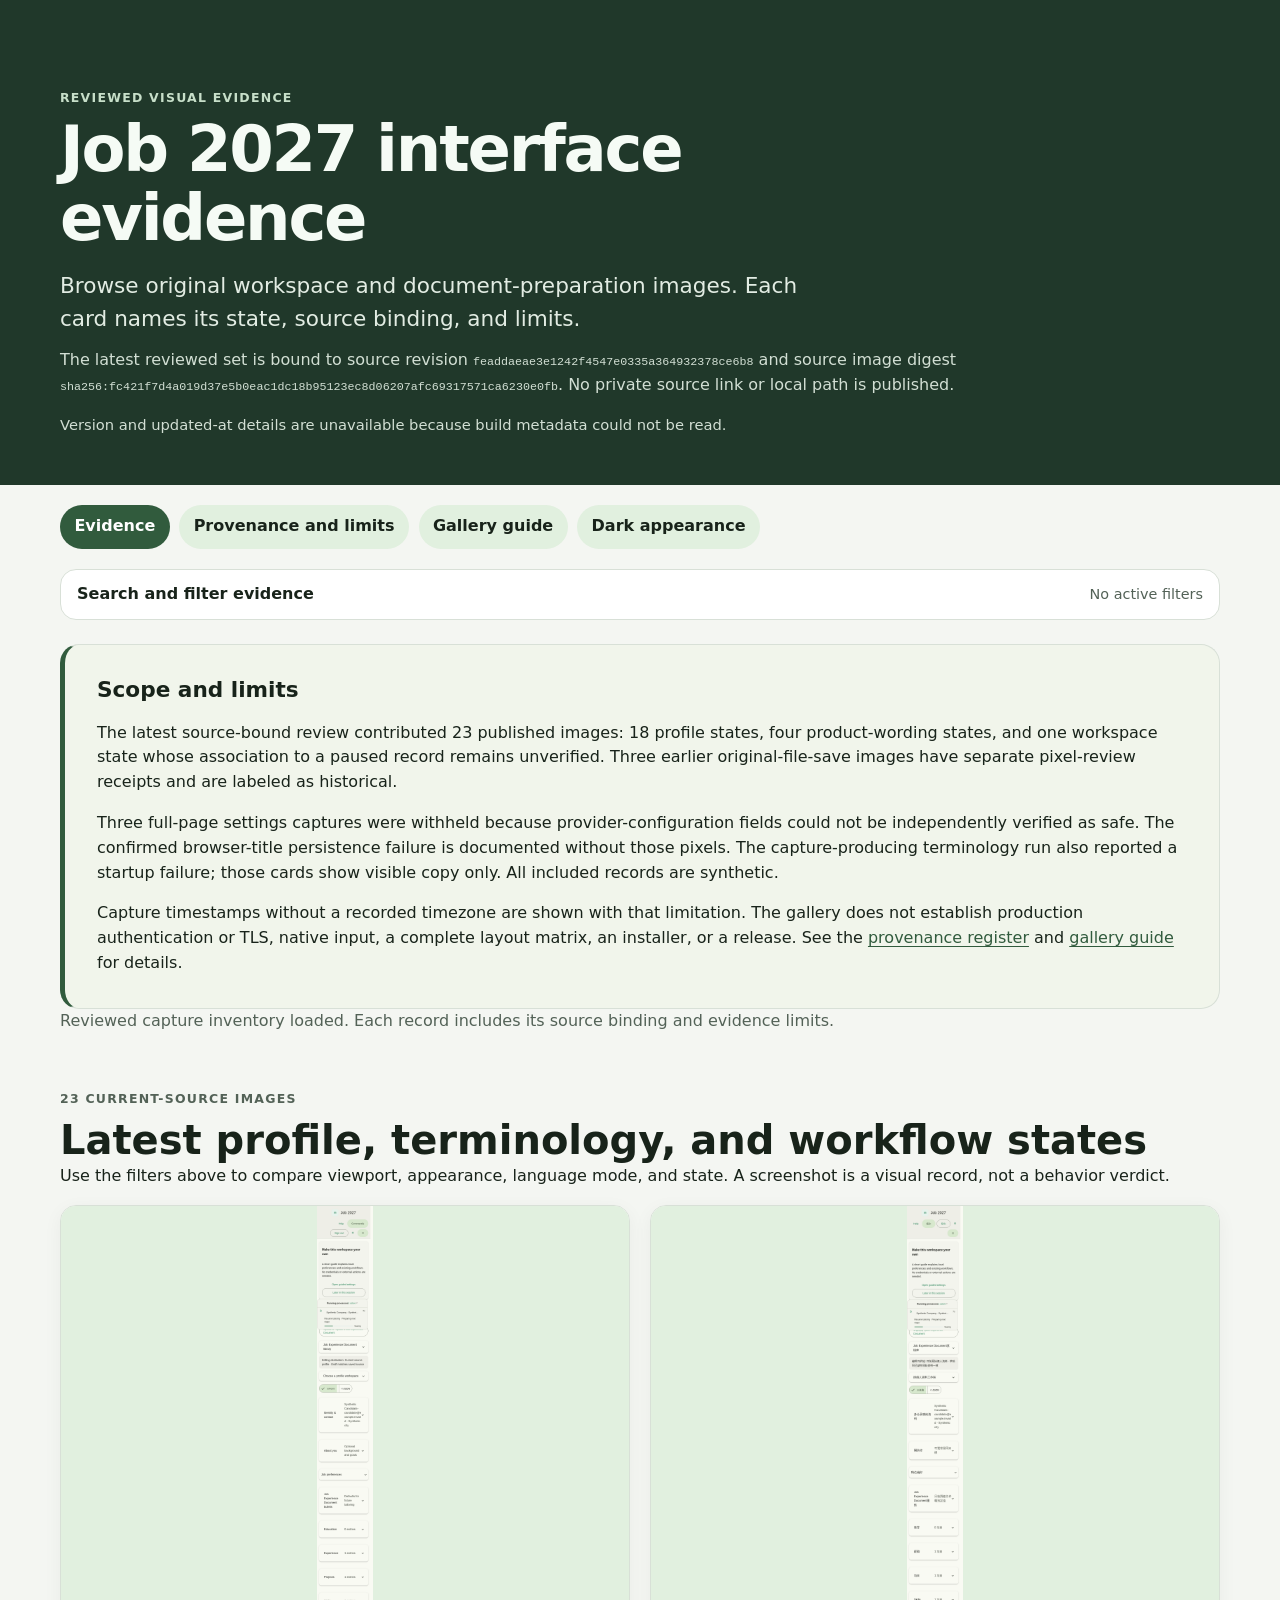
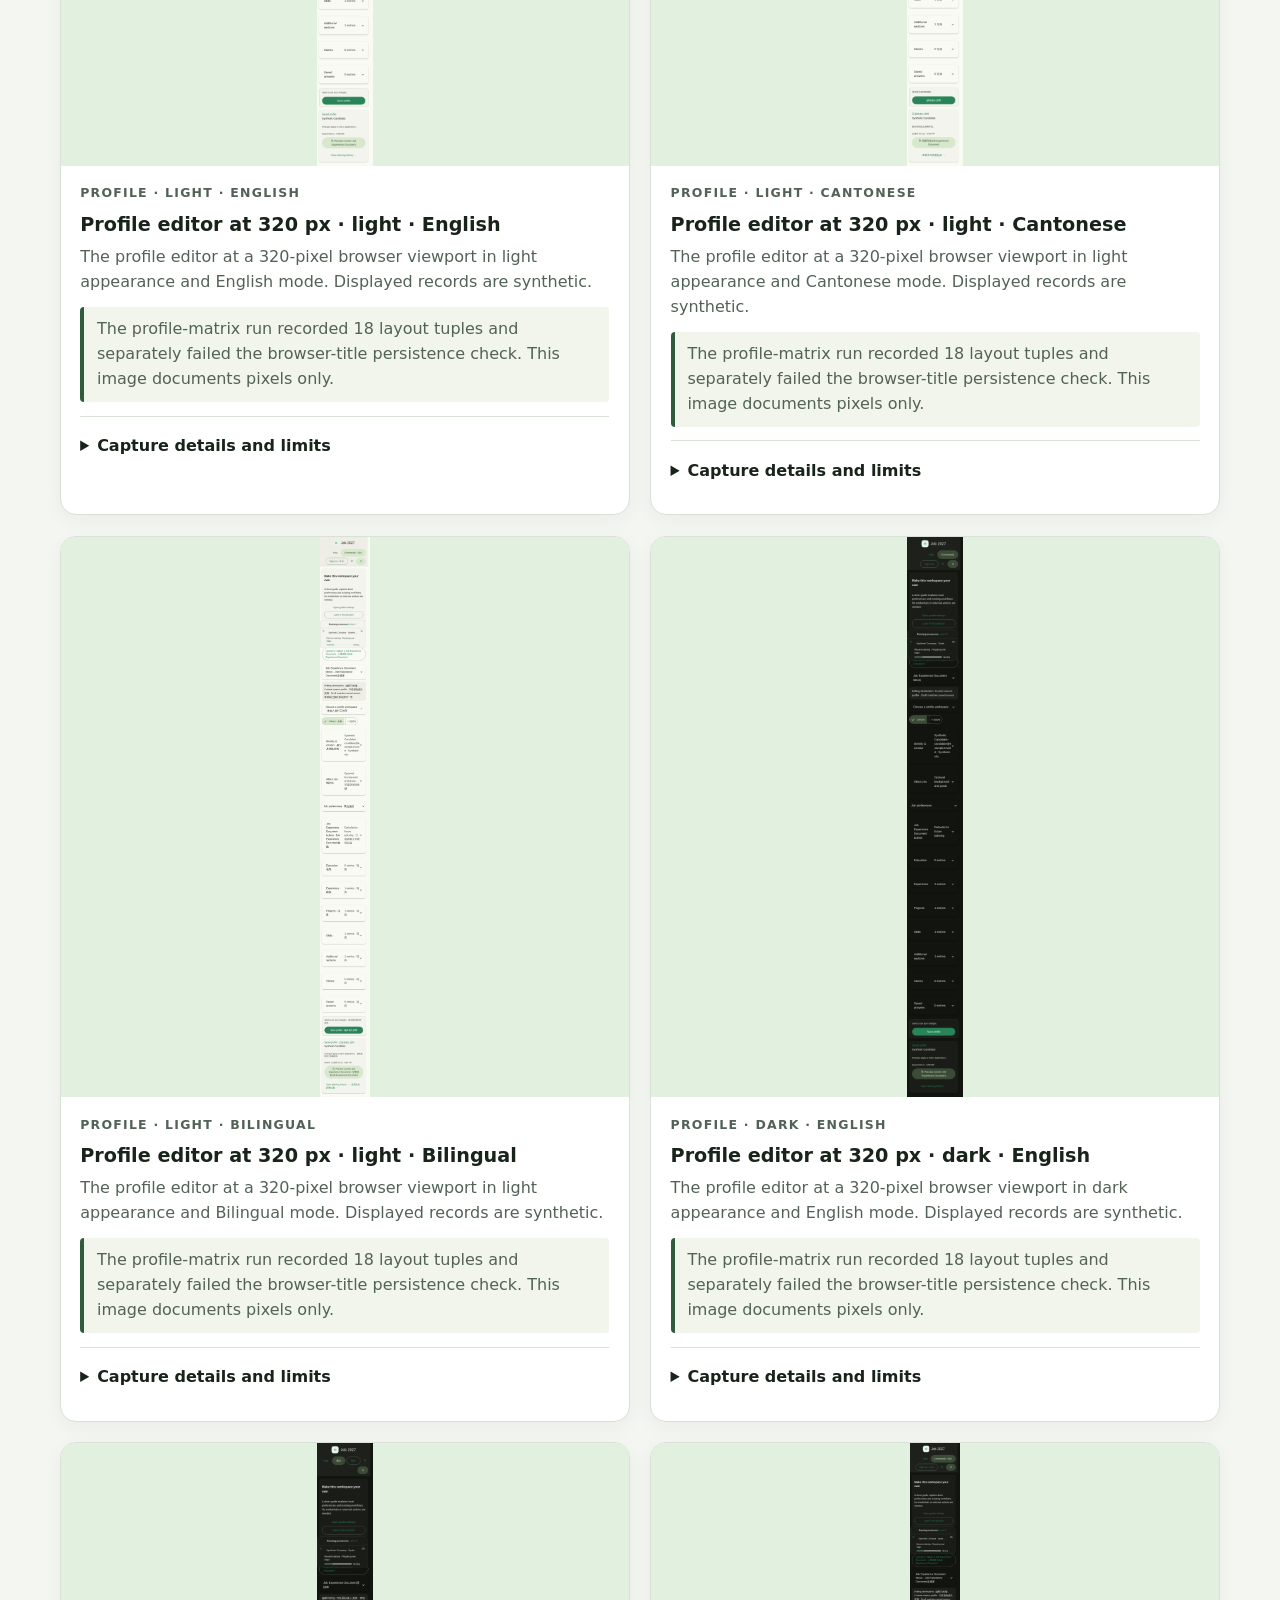
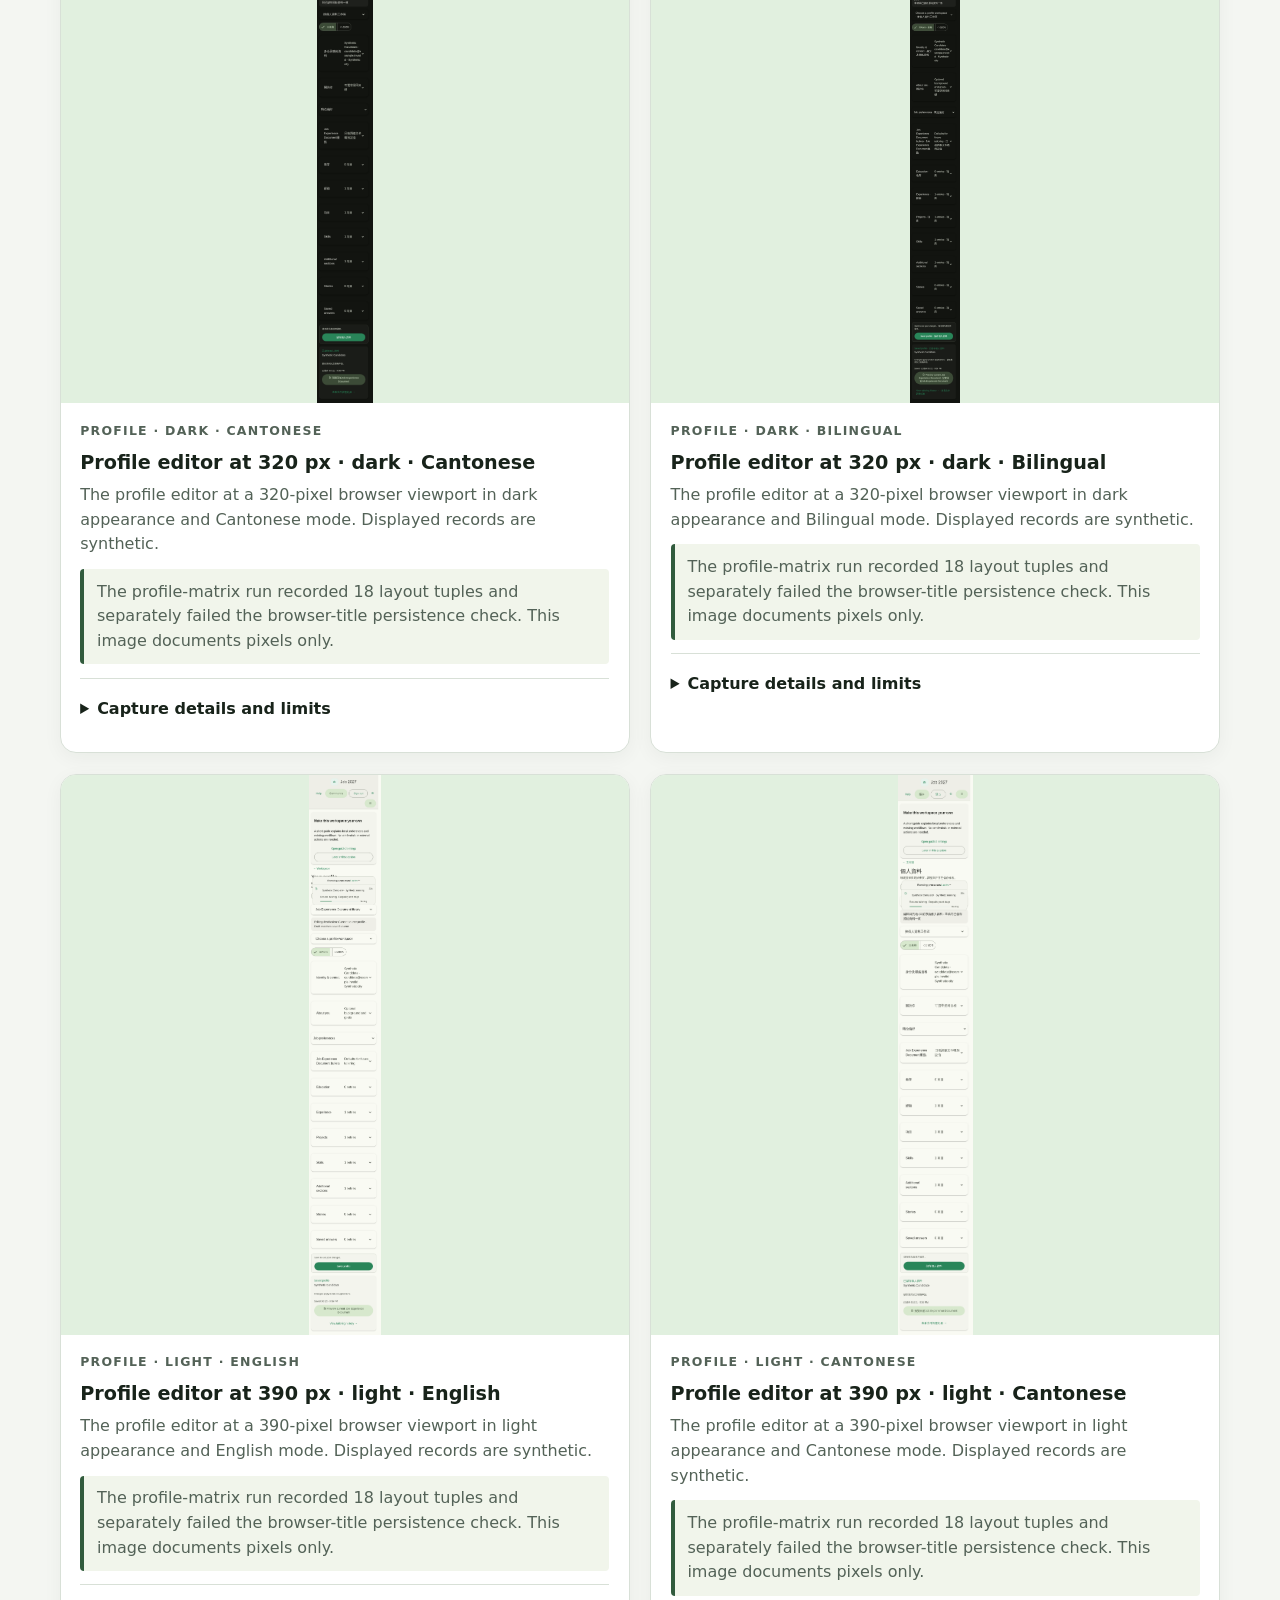
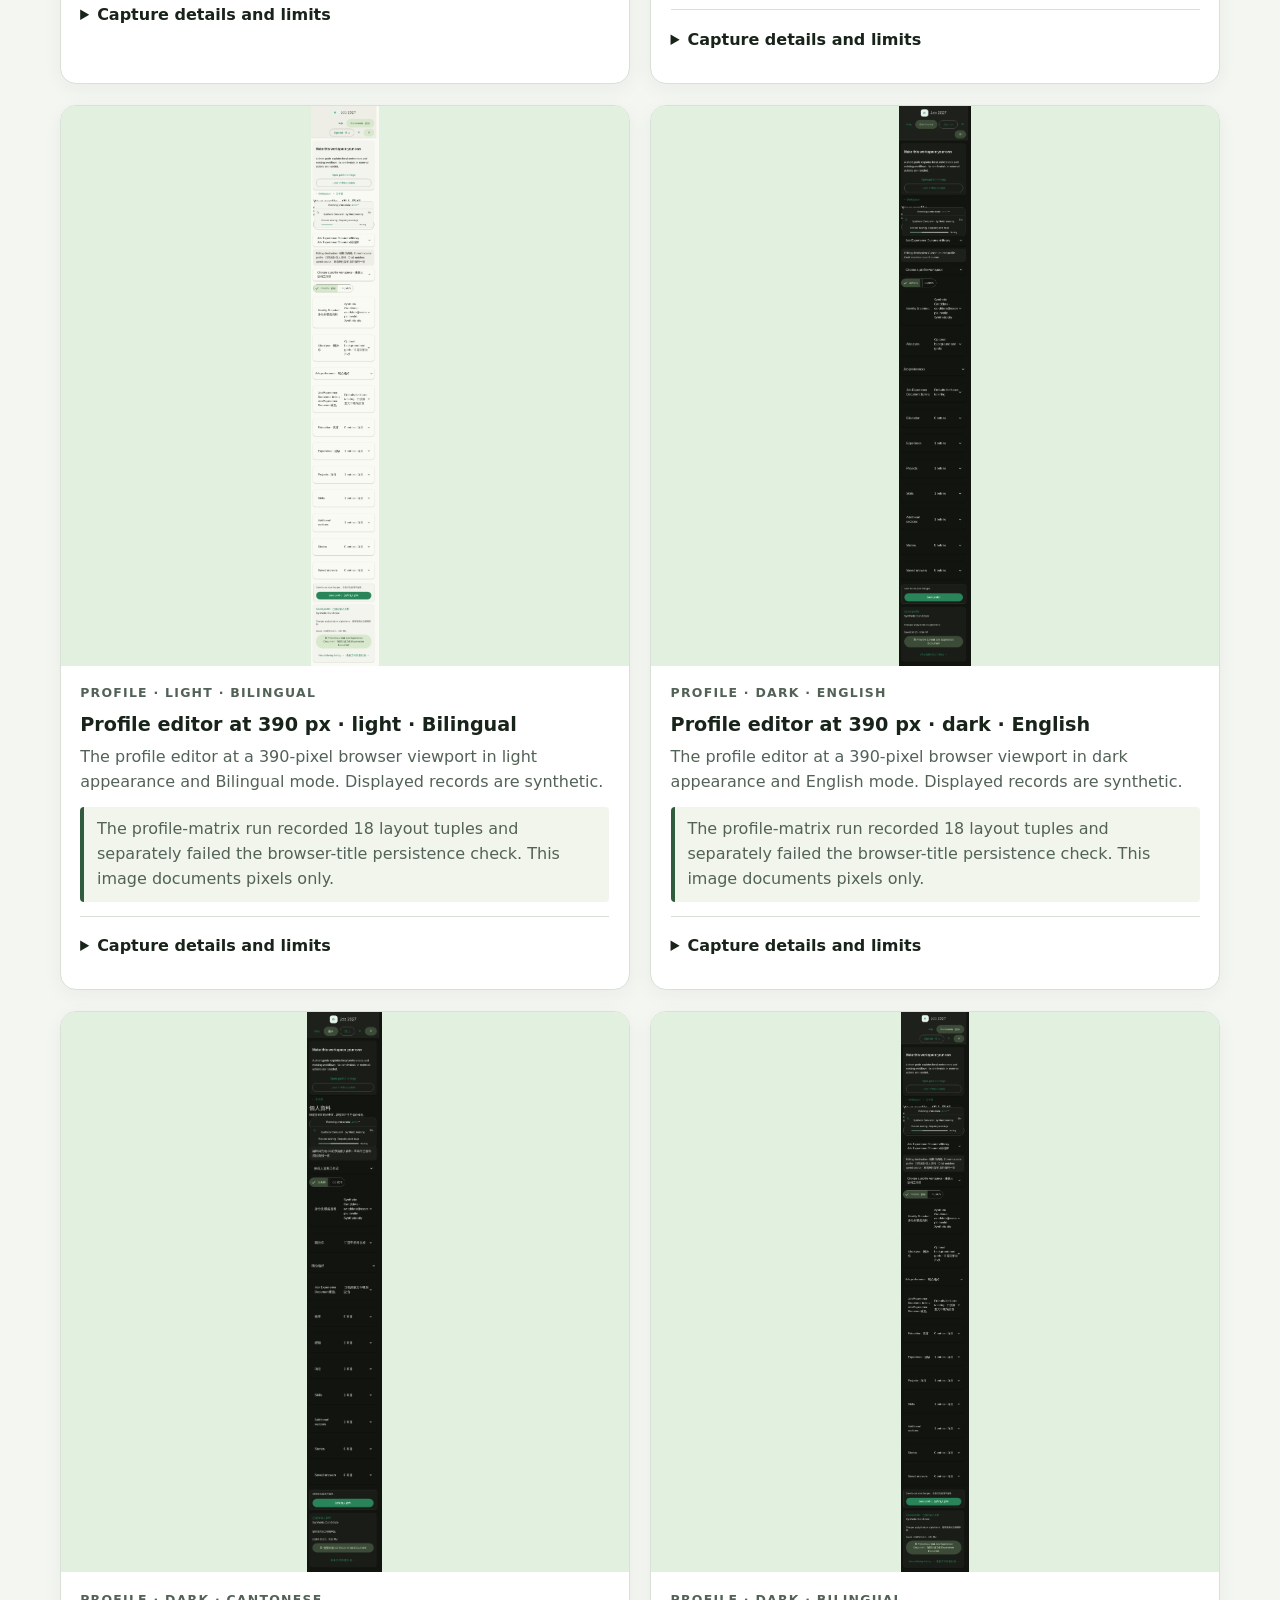
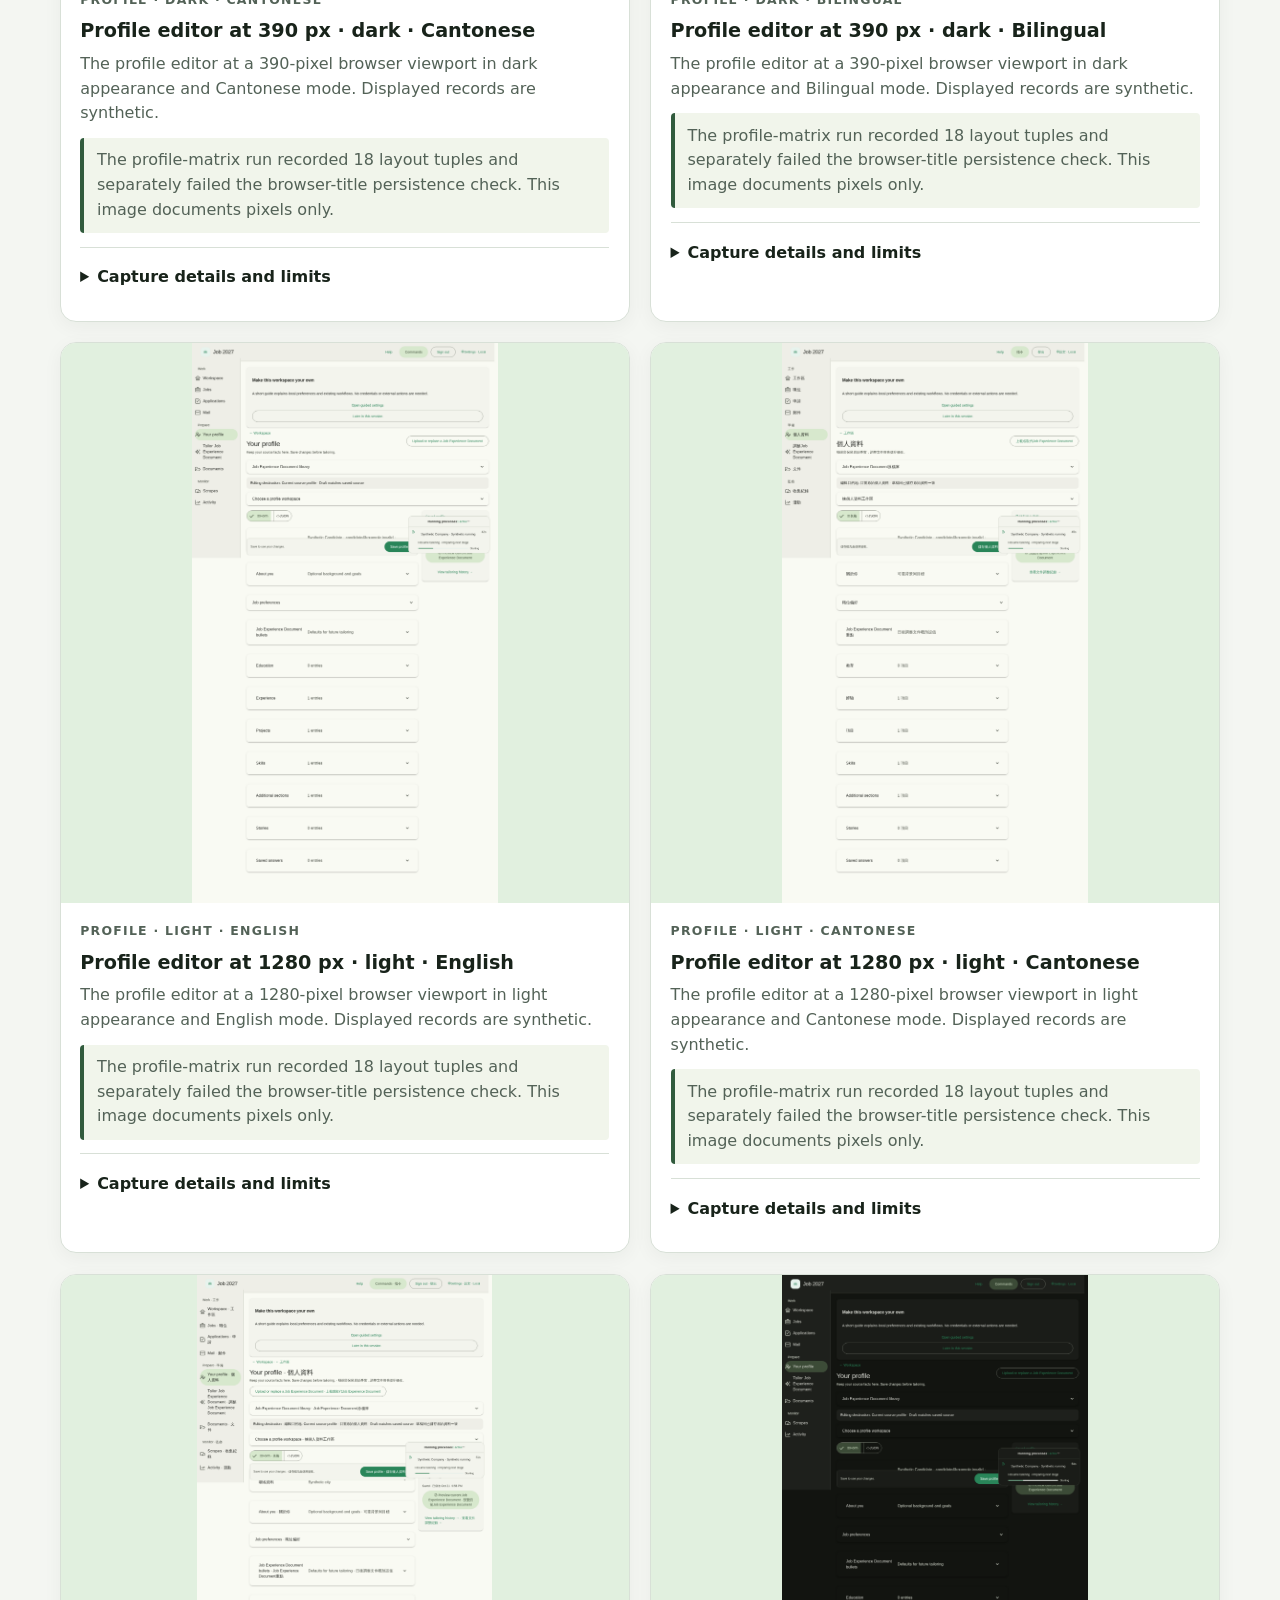
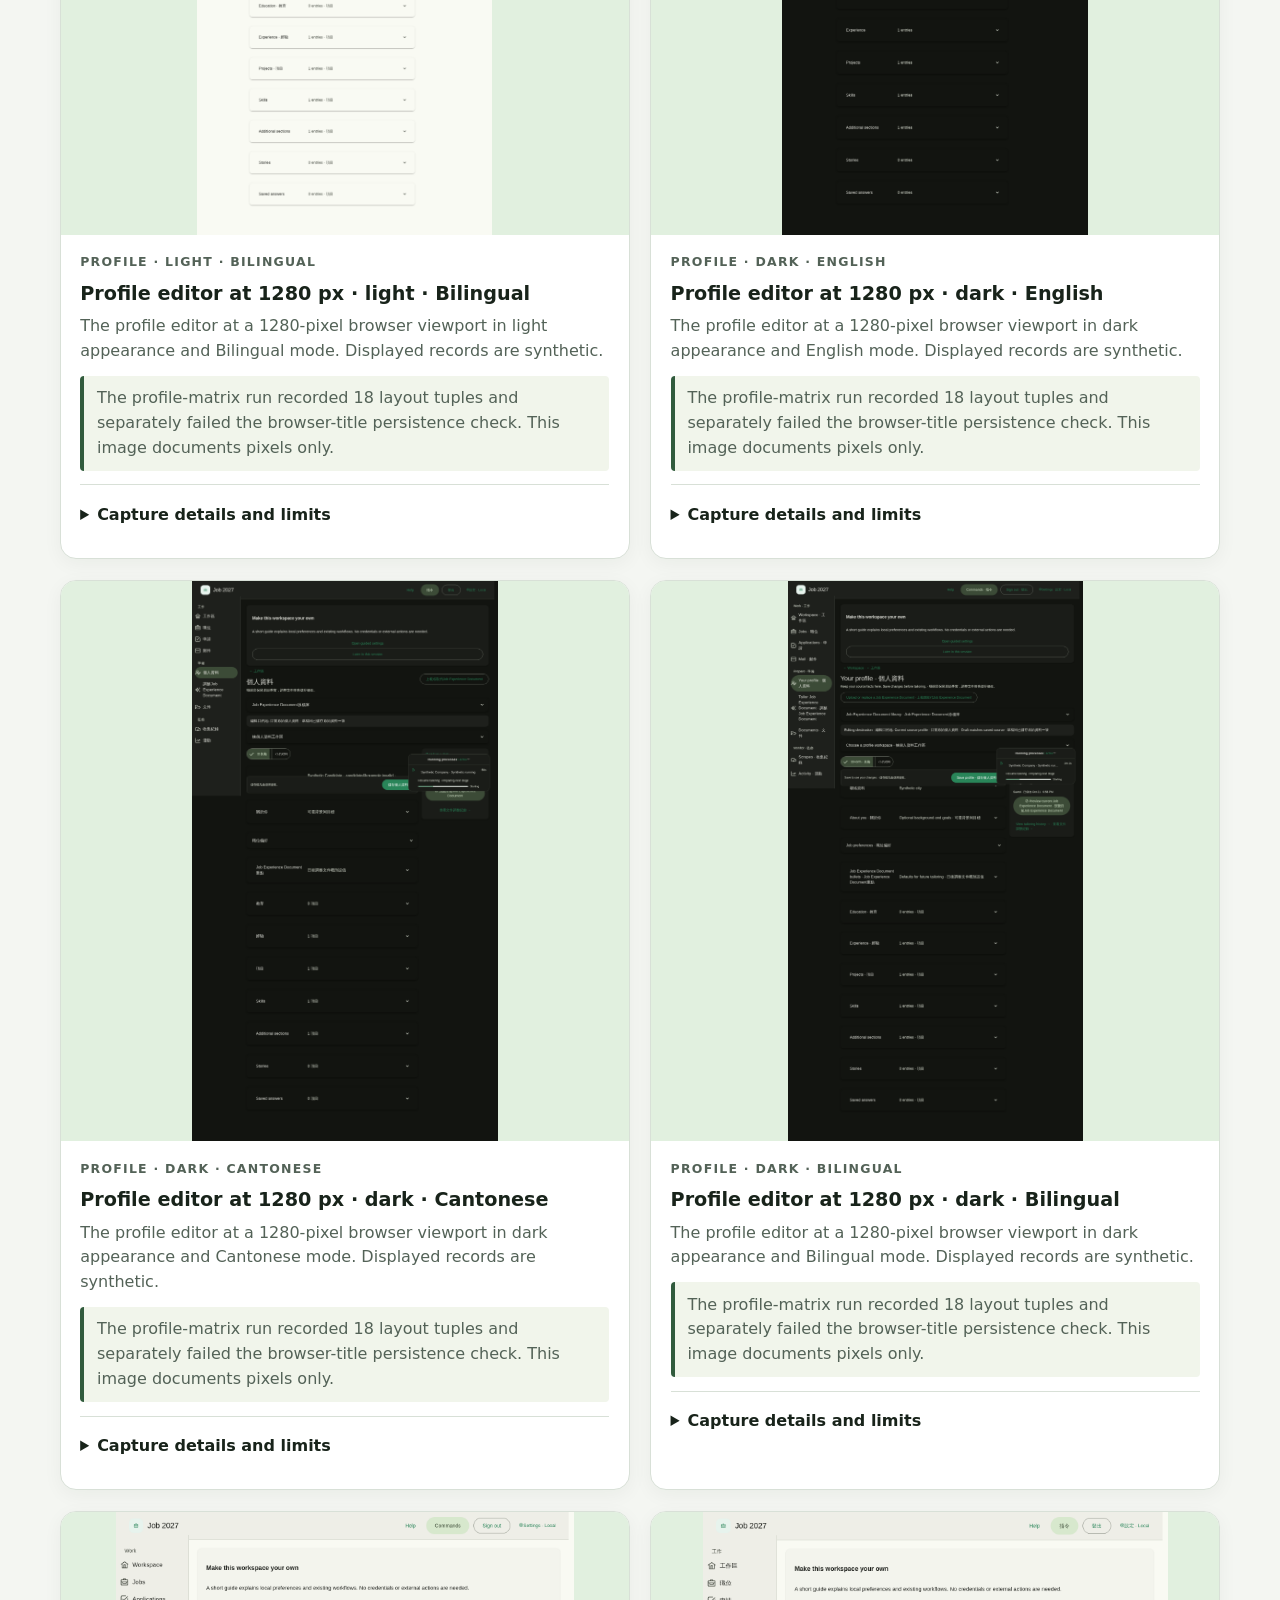
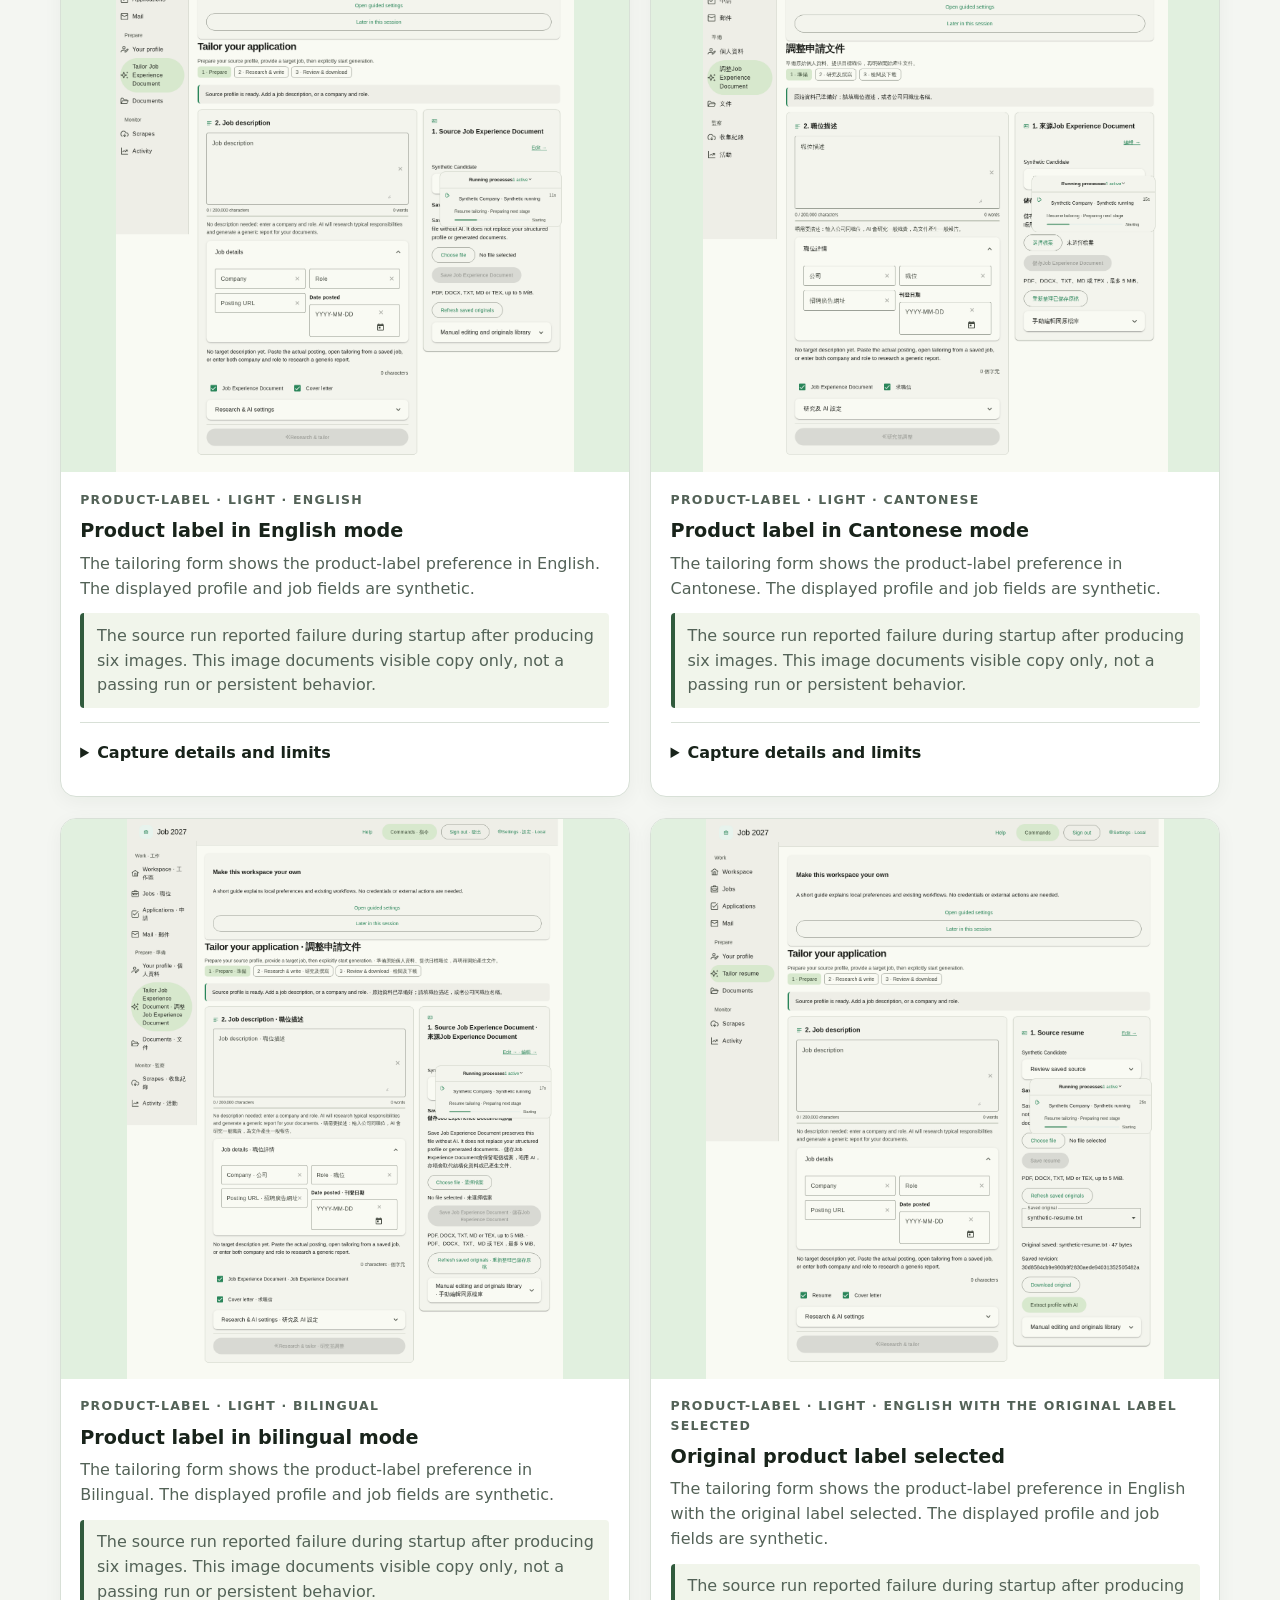
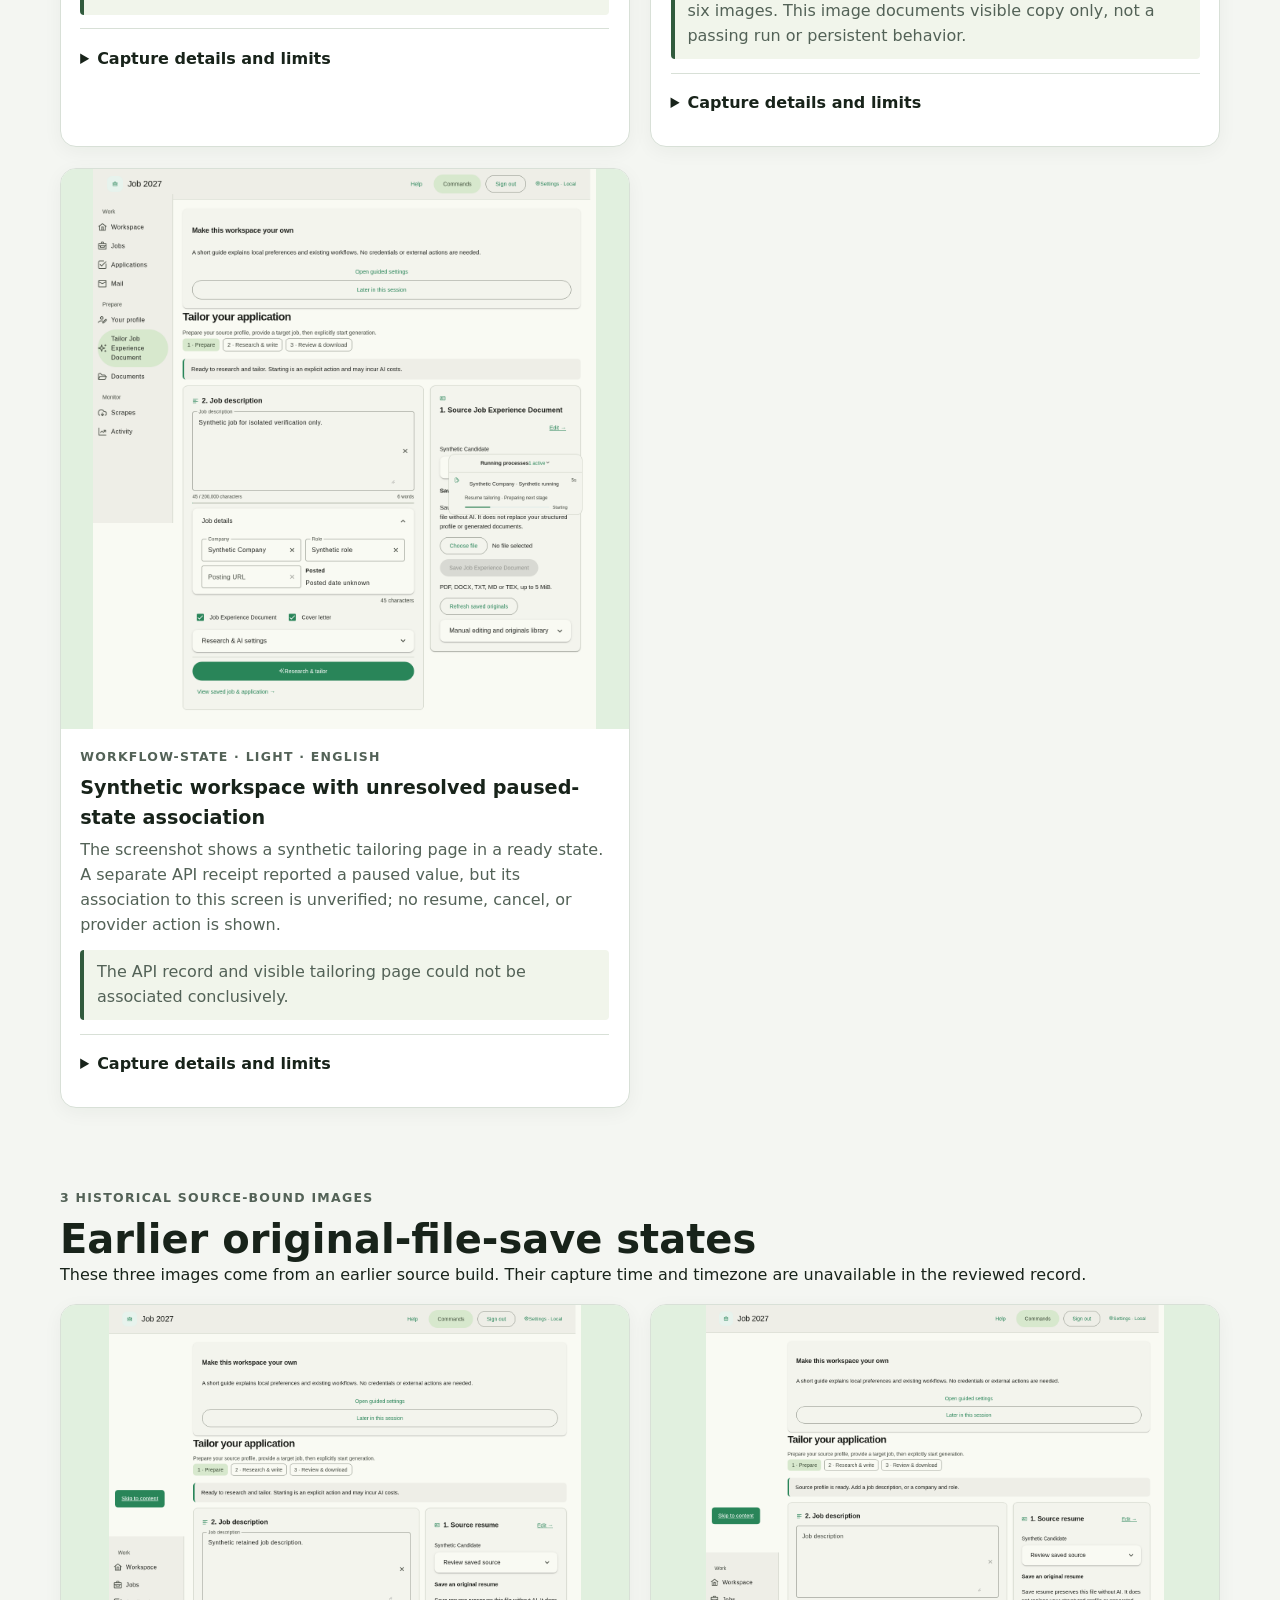
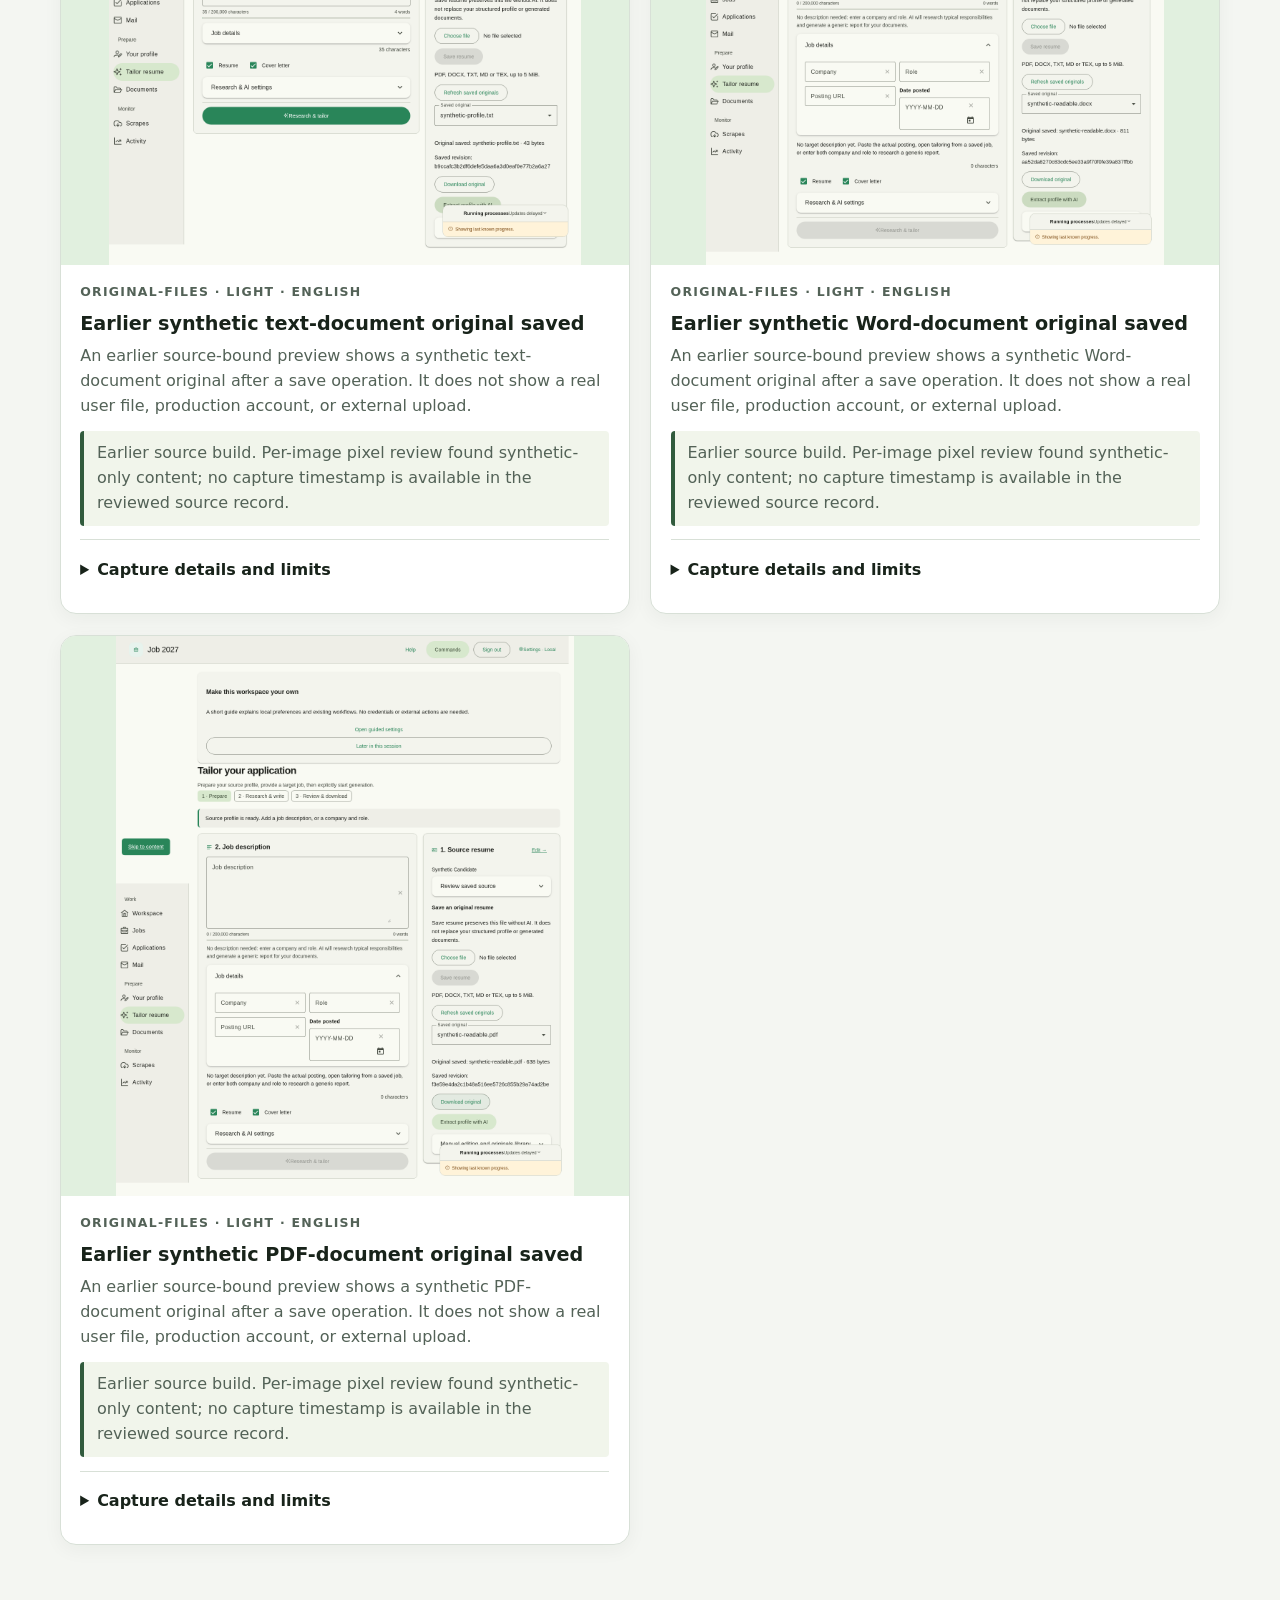
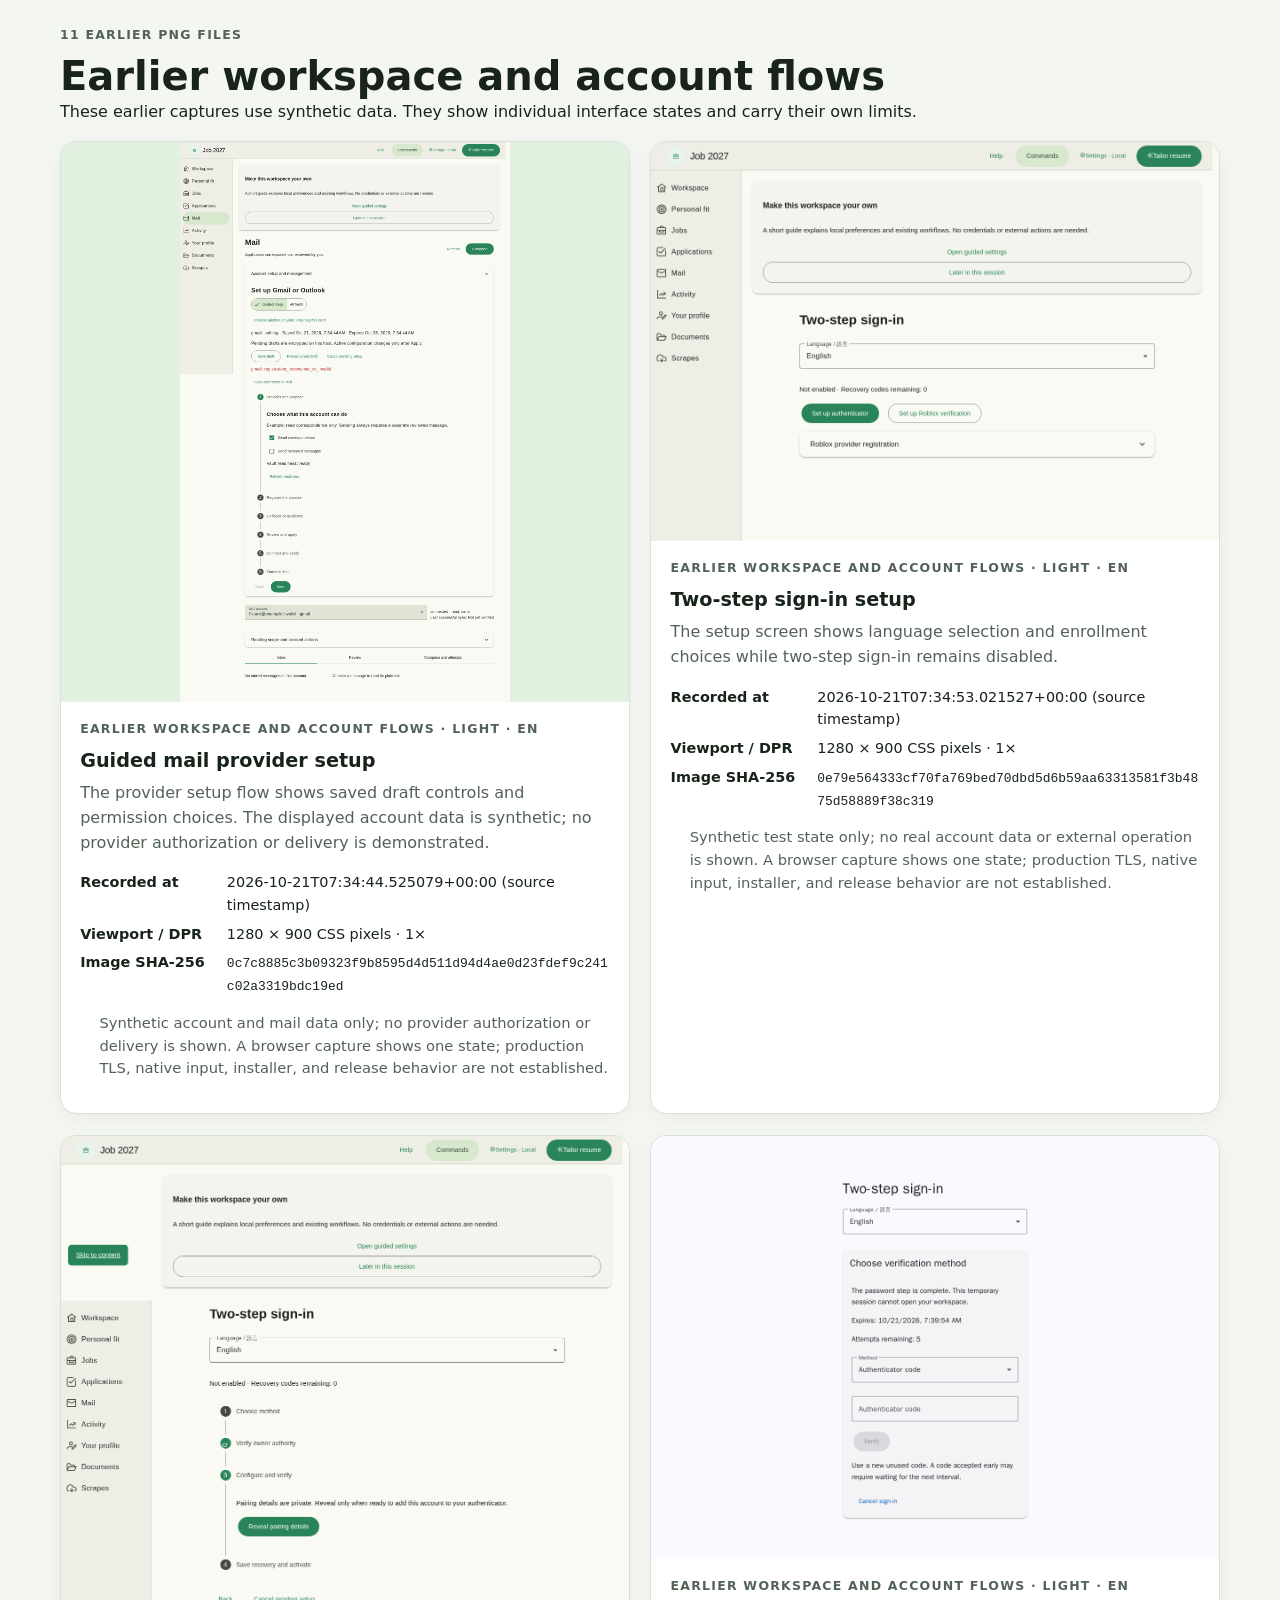
==== commit 7d078c79: "Refresh reviewed Job 2027 gallery and evidence controls Adds 23 current-source interface views and t" ====
--- a/docs/index.html
+++ b/docs/index.html
@@ -1,44 +1,99 @@
 <!doctype html>
-<html lang="en"><head><meta charset="utf-8"><meta name="viewport" content="width=device-width, initial-scale=1"><meta name="description" content="Reviewed original Job 2027 interface images with safe provenance and explicit limits."><meta name="color-scheme" content="light dark"><title>Job 2027 evidence gallery</title><link rel="stylesheet" href="gallery.css"><script src="gallery.js" defer></script></head>
-<body><a class="skip-link" href="#evidence">Skip to evidence</a><header class="site-header"><div class="header-inner"><p class="eyebrow">Reviewed visual evidence</p><h1>Job 2027 interface evidence</h1><p class="lede">Original images from reviewed synthetic workspace and account flows, with capture details and limits beside each view.</p><p class="source-line">The latest reviewed built preview is bound to artifact <code>sha256:813a454083076d4df6cbfe2be3d98623f0dc06fb28a48d0e6fcbf1aa003e94ae</code>. Its exact source commit is unavailable.</p></div></header>
-<main><nav class="page-nav" aria-label="Evidence pages"><a aria-current="page" href="./">Evidence</a><a href="provenance.html">Provenance and limits</a></nav>
-<section class="notice" aria-labelledby="scope-title"><h2 id="scope-title">Scope and limits</h2><p>All current workspace and account images use synthetic test data. The latest four images show a built color-plane preview. Ten isolated browser checks passed for that build; they do not establish native operating-system input or release acceptance. The build receipt records no source commit, so none is inferred here.</p><p>The previous 23 workspace images are retained below as the pre-plane build set. The earlier documentation images remain available in the historical section. One account-setup image with an unverified third-party identifier is withheld. Visible screenshots show specific states; interaction records provide separate evidence for behavior.</p></section>
-<section class="gallery" id="current-flows" aria-labelledby="current-title"><div class="section-heading"><div><p class="eyebrow">11 original PNG files</p><h2 id="current-title">Current workspace and account flows</h2></div></div><p>These captures use synthetic data. They show individual interface states and carry their own limits.</p><div class="capture-grid"><article class="capture-card" data-search="mail setup provider draft synthetic guided account Guided mail provider setup light en current workspace account flows">
+<html lang="en">
+<head>
+  <meta charset="utf-8">
+  <meta name="viewport" content="width=device-width, initial-scale=1">
+  <meta name="description" content="Browse original Job 2027 interface images with source binding, capture details, and explicit evidence limits.">
+  <meta name="color-scheme" content="light dark">
+  <title>Job 2027 interface evidence</title>
+  <link rel="stylesheet" href="gallery.css">
+  <script src="gallery.js" defer></script>
+</head>
+<body>
+  <a class="skip-link" href="#main-content">Skip to evidence</a>
+  <header class="site-header">
+    <div class="header-inner">
+      <p class="eyebrow">Reviewed visual evidence</p>
+      <h1>Job 2027 interface evidence</h1>
+      <p class="lede">Browse original workspace and document-preparation images. Each card names its state, source binding, and limits.</p>
+      <p class="source-line">The latest reviewed set is bound to source revision <code>feaddaeae3e1242f4547e0335a364932378ce6b8</code> and source image digest <code>sha256:fc421f7d4a019d37e5b0eac1dc18b95123ec8d06207afc69317571ca6230e0fb</code>. No private source link or local path is published.</p>
+      <div class="build-provenance" id="build-provenance" role="status" aria-live="polite">Version and updated-at details are unavailable until build metadata is read.</div>
+    </div>
+  </header>
+  <main id="main-content">
+    <nav class="page-nav" aria-label="Evidence pages">
+      <a aria-current="page" href="./">Evidence</a>
+      <a href="provenance.html">Provenance and limits</a>
+      <a href="wiki.html">Gallery guide</a>
+      <button class="theme-toggle" id="theme-toggle" type="button" aria-pressed="false" title="Select to use dark appearance">Dark appearance</button>
+    </nav>
+    <details class="filters-panel" id="filters-panel">
+      <summary>Search and filter evidence <span class="active-filter-count" id="active-filter-count">No active filters</span></summary>
+      <div class="filter-body">
+        <div class="filter-grid">
+          <label class="filter-field" for="evidence-search">Search states and captions<input id="evidence-search" type="search" autocomplete="off" placeholder="Try profile, sign-in, or dark"></label>
+          <label class="filter-field" for="filter-category">Category<select id="filter-category"><option value="all">All categories</option><option value="profile">Profile</option><option value="product-label">Product wording</option><option value="original-files">Original file saves</option><option value="workflow-state">Workflow state</option><option value="mail">Mail</option><option value="security">Security</option><option value="appearance">Appearance</option><option value="documentation">Documentation</option><option value="workspace">Workspace</option></select></label>
+          <label class="filter-field" for="filter-theme">Appearance<select id="filter-theme"><option value="all">Any appearance</option><option value="light">Light</option><option value="dark">Dark</option><option value="unspecified">Unspecified</option></select></label>
+          <label class="filter-field" for="filter-language">Language mode<select id="filter-language"><option value="all">Any language</option><option value="English">English</option><option value="Cantonese">Cantonese</option><option value="Bilingual">Bilingual</option><option value="unspecified">Unspecified</option></select></label>
+          <label class="filter-field" for="filter-viewport">Viewport<select id="filter-viewport"><option value="all">Any viewport</option><option value="narrow">Narrow, 390 px or less</option><option value="desktop">Wider than 390 px</option><option value="unspecified">Unspecified</option></select></label>
+        </div>
+        <div class="filter-actions"><button class="button" id="clear-filters" type="button">Clear filters</button><p class="result-count" id="result-count" role="status" aria-live="polite">Loading evidence records…</p></div>
+      </div>
+    </details>
+    <p class="empty-state" id="empty-state" hidden>No evidence records match those filters. Clear one or more filters to see the collection.</p>
+    <section class="notice" aria-labelledby="scope-title">
+      <h2 id="scope-title">Scope and limits</h2>
+      <p>The latest source-bound review contributed 23 published images: 18 profile states, four product-wording states, and one workspace state whose association to a paused record remains unverified. Three earlier original-file-save images have separate pixel-review receipts and are labeled as historical.</p>
+      <p>Three full-page settings captures were withheld because provider-configuration fields could not be independently verified as safe. The confirmed browser-title persistence failure is documented without those pixels. The capture-producing terminology run also reported a startup failure; those cards show visible copy only. All included records are synthetic.</p>
+      <p>Capture timestamps without a recorded timezone are shown with that limitation. The gallery does not establish production authentication or TLS, native input, a complete layout matrix, an installer, or a release. See the <a href="provenance.html">provenance register</a> and <a href="wiki.html">gallery guide</a> for details.</p>
+    </section>
+    <p class="inventory-status" id="inventory-status" role="status" aria-live="polite">Loading reviewed capture records…</p>
+    <section class="gallery" id="latest-source-states" aria-labelledby="latest-source-title">
+      <div class="section-heading"><div><p class="eyebrow">23 current-source images</p><h2 id="latest-source-title">Latest profile, terminology, and workflow states</h2></div></div>
+      <p>Use the filters above to compare viewport, appearance, language mode, and state. A screenshot is a visual record, not a behavior verdict.</p>
+      <div class="capture-grid" id="latest-evidence-grid"></div>
+    </section>
+    <section class="gallery" id="earlier-original-saves" aria-labelledby="earlier-saves-title">
+      <div class="section-heading"><div><p class="eyebrow">3 historical source-bound images</p><h2 id="earlier-saves-title">Earlier original-file-save states</h2></div></div>
+      <p>These three images come from an earlier source build. Their capture time and timezone are unavailable in the reviewed record.</p>
+      <div class="capture-grid" id="earlier-save-grid"></div>
+    </section>
+<section class="gallery" id="current-flows" aria-labelledby="current-title"><div class="section-heading"><div><p class="eyebrow">11 earlier PNG files</p><h2 id="current-title">Earlier workspace and account flows</h2></div></div><p>These earlier captures use synthetic data. They show individual interface states and carry their own limits.</p><div class="capture-grid"><article class="capture-card" data-search="mail setup provider draft synthetic guided account Guided mail provider setup light en current workspace account flows">
 <a class="image-link" href="captures/current/mail-provider-setup-guided.png"><img src="captures/current/mail-provider-setup-guided.png" width="1280" height="2172" alt="The provider setup flow shows draft controls and permission choices with synthetic data." loading="lazy"></a>
-<div class="card-copy"><p class="card-kicker">Current workspace and account flows · light · en</p><h3>Guided mail provider setup</h3><p>The provider setup flow shows saved draft controls and permission choices. The displayed account data is synthetic; no provider authorization or delivery is demonstrated.</p><dl><dt>Recorded at</dt><dd>2026-10-21T07:34:44.525079+00:00 (source timestamp)</dd><dt>Viewport / DPR</dt><dd>1280 × 900 CSS pixels · 1×</dd><dt>Image SHA-256</dt><dd><code>0c7c8885c3b09323f9b8595d4d511d94d4ae0d23fdef9c241c02a3319bdc19ed</code></dd></dl><p class="limits">Synthetic account and mail data only; no provider authorization or delivery is shown. A browser capture shows one state; production TLS, native input, installer, and release behavior are not established.</p></div></article><article class="capture-card" data-search="security two-step sign-in enrollment setup language Two-step sign-in setup light en current workspace account flows">
+<div class="card-copy"><p class="card-kicker">Earlier workspace and account flows · light · en</p><h3>Guided mail provider setup</h3><p>The provider setup flow shows saved draft controls and permission choices. The displayed account data is synthetic; no provider authorization or delivery is demonstrated.</p><dl><dt>Recorded at</dt><dd>2026-10-21T07:34:44.525079+00:00 (source timestamp)</dd><dt>Viewport / DPR</dt><dd>1280 × 900 CSS pixels · 1×</dd><dt>Image SHA-256</dt><dd><code>0c7c8885c3b09323f9b8595d4d511d94d4ae0d23fdef9c241c02a3319bdc19ed</code></dd></dl><p class="limits">Synthetic account and mail data only; no provider authorization or delivery is shown. A browser capture shows one state; production TLS, native input, installer, and release behavior are not established.</p></div></article><article class="capture-card" data-search="security two-step sign-in enrollment setup language Two-step sign-in setup light en current workspace account flows">
 <a class="image-link" href="captures/current/two-step-sign-in-overview.png"><img src="captures/current/two-step-sign-in-overview.png" width="1280" height="900" alt="Two-step sign-in setup with language selection and enrollment choices." loading="lazy"></a>
-<div class="card-copy"><p class="card-kicker">Current workspace and account flows · light · en</p><h3>Two-step sign-in setup</h3><p>The setup screen shows language selection and enrollment choices while two-step sign-in remains disabled.</p><dl><dt>Recorded at</dt><dd>2026-10-21T07:34:53.021527+00:00 (source timestamp)</dd><dt>Viewport / DPR</dt><dd>1280 × 900 CSS pixels · 1×</dd><dt>Image SHA-256</dt><dd><code>0e79e564333cf70fa769bed70dbd5d6b59aa63313581f3b4875d58889f38c319</code></dd></dl><p class="limits">Synthetic test state only; no real account data or external operation is shown. A browser capture shows one state; production TLS, native input, installer, and release behavior are not established.</p></div></article><article class="capture-card" data-search="authenticator pairing details hidden concealed privacy Authenticator pairing details concealed light en current workspace account flows">
+<div class="card-copy"><p class="card-kicker">Earlier workspace and account flows · light · en</p><h3>Two-step sign-in setup</h3><p>The setup screen shows language selection and enrollment choices while two-step sign-in remains disabled.</p><dl><dt>Recorded at</dt><dd>2026-10-21T07:34:53.021527+00:00 (source timestamp)</dd><dt>Viewport / DPR</dt><dd>1280 × 900 CSS pixels · 1×</dd><dt>Image SHA-256</dt><dd><code>0e79e564333cf70fa769bed70dbd5d6b59aa63313581f3b4875d58889f38c319</code></dd></dl><p class="limits">Synthetic test state only; no real account data or external operation is shown. A browser capture shows one state; production TLS, native input, installer, and release behavior are not established.</p></div></article><article class="capture-card" data-search="authenticator pairing details hidden concealed privacy Authenticator pairing details concealed light en current workspace account flows">
 <a class="image-link" href="captures/current/authenticator-pairing-hidden.png"><img src="captures/current/authenticator-pairing-hidden.png" width="1280" height="1207" alt="Authenticator setup before pairing details are revealed." loading="lazy"></a>
-<div class="card-copy"><p class="card-kicker">Current workspace and account flows · light · en</p><h3>Authenticator pairing details concealed</h3><p>Pairing details remain concealed until the user chooses to reveal them. No pairing value is displayed.</p><dl><dt>Recorded at</dt><dd>2026-10-21T07:34:53.715462+00:00 (source timestamp)</dd><dt>Viewport / DPR</dt><dd>1280 × 900 CSS pixels · 1×</dd><dt>Image SHA-256</dt><dd><code>db4b00ed5e4dd470dc4194724ba20767f7f70ca17e808daca80c2390782102f6</code></dd></dl><p class="limits">No pairing value or credential is visible. A browser capture shows one state; production TLS, native input, installer, and release behavior are not established.</p></div></article><article class="capture-card" data-search="sign-in verification pending attempts code Second sign-in step pending light en current workspace account flows">
+<div class="card-copy"><p class="card-kicker">Earlier workspace and account flows · light · en</p><h3>Authenticator pairing details concealed</h3><p>Pairing details remain concealed until the user chooses to reveal them. No pairing value is displayed.</p><dl><dt>Recorded at</dt><dd>2026-10-21T07:34:53.715462+00:00 (source timestamp)</dd><dt>Viewport / DPR</dt><dd>1280 × 900 CSS pixels · 1×</dd><dt>Image SHA-256</dt><dd><code>db4b00ed5e4dd470dc4194724ba20767f7f70ca17e808daca80c2390782102f6</code></dd></dl><p class="limits">No pairing value or credential is visible. A browser capture shows one state; production TLS, native input, installer, and release behavior are not established.</p></div></article><article class="capture-card" data-search="sign-in verification pending attempts code Second sign-in step pending light en current workspace account flows">
 <a class="image-link" href="captures/current/sign-in-verification-pending.png"><img src="captures/current/sign-in-verification-pending.png" width="1280" height="954" alt="Pending second-step verification with no code entered." loading="lazy"></a>
-<div class="card-copy"><p class="card-kicker">Current workspace and account flows · light · en</p><h3>Second sign-in step pending</h3><p>A pending sign-in screen shows the second verification step and remaining attempts. No verification code is entered or accepted.</p><dl><dt>Recorded at</dt><dd>2026-10-21T07:34:54.340304+00:00 (source timestamp)</dd><dt>Viewport / DPR</dt><dd>1280 × 900 CSS pixels · 1×</dd><dt>Image SHA-256</dt><dd><code>5befa091830c52c374d59726d4ce477c36755573e7ac5e3fe0633706a51d1840</code></dd></dl><p class="limits">Synthetic sign-in state only; no real account or verification code is shown. A browser capture shows one state; production TLS, native input, installer, and release behavior are not established.</p></div></article><article class="capture-card" data-search="authenticator enabled recovery codes settings security Authenticator enabled light en current workspace account flows">
+<div class="card-copy"><p class="card-kicker">Earlier workspace and account flows · light · en</p><h3>Second sign-in step pending</h3><p>A pending sign-in screen shows the second verification step and remaining attempts. No verification code is entered or accepted.</p><dl><dt>Recorded at</dt><dd>2026-10-21T07:34:54.340304+00:00 (source timestamp)</dd><dt>Viewport / DPR</dt><dd>1280 × 900 CSS pixels · 1×</dd><dt>Image SHA-256</dt><dd><code>5befa091830c52c374d59726d4ce477c36755573e7ac5e3fe0633706a51d1840</code></dd></dl><p class="limits">Synthetic sign-in state only; no real account or verification code is shown. A browser capture shows one state; production TLS, native input, installer, and release behavior are not established.</p></div></article><article class="capture-card" data-search="authenticator enabled recovery codes settings security Authenticator enabled light en current workspace account flows">
 <a class="image-link" href="captures/current/authenticator-active.png"><img src="captures/current/authenticator-active.png" width="1280" height="1091" alt="Two-step sign-in enabled; recovery-code values remain hidden." loading="lazy"></a>
-<div class="card-copy"><p class="card-kicker">Current workspace and account flows · light · en</p><h3>Authenticator enabled</h3><p>The settings view shows two-step sign-in enabled and a recovery-code count. No recovery code value is displayed.</p><dl><dt>Recorded at</dt><dd>2026-10-21T07:35:04.574275+00:00 (source timestamp)</dd><dt>Viewport / DPR</dt><dd>1280 × 900 CSS pixels · 1×</dd><dt>Image SHA-256</dt><dd><code>94e8d68e302c4f6ac0cb674b8a2a7dd7ec640ed377c394bacfee4bc22c2e271e</code></dd></dl><p class="limits">No recovery code value or account credential is visible. A browser capture shows one state; production TLS, native input, installer, and release behavior are not established.</p></div></article><article class="capture-card" data-search="mail pdf attachment review approval Review a PDF attachment before mail approval light en current workspace account flows">
+<div class="card-copy"><p class="card-kicker">Earlier workspace and account flows · light · en</p><h3>Authenticator enabled</h3><p>The settings view shows two-step sign-in enabled and a recovery-code count. No recovery code value is displayed.</p><dl><dt>Recorded at</dt><dd>2026-10-21T07:35:04.574275+00:00 (source timestamp)</dd><dt>Viewport / DPR</dt><dd>1280 × 900 CSS pixels · 1×</dd><dt>Image SHA-256</dt><dd><code>94e8d68e302c4f6ac0cb674b8a2a7dd7ec640ed377c394bacfee4bc22c2e271e</code></dd></dl><p class="limits">No recovery code value or account credential is visible. A browser capture shows one state; production TLS, native input, installer, and release behavior are not established.</p></div></article><article class="capture-card" data-search="mail pdf attachment review approval Review a PDF attachment before mail approval light en current workspace account flows">
 <a class="image-link" href="captures/current/mail-attachment-review.png"><img src="captures/current/mail-attachment-review.png" width="1280" height="2636" alt="Mail composition with a synthetic PDF attachment and a separate review control." loading="lazy"></a>
-<div class="card-copy"><p class="card-kicker">Current workspace and account flows · light · en</p><h3>Review a PDF attachment before mail approval</h3><p>Mail composition shows a synthetic attachment preview and an explicit review control. The image does not show an approval or message delivery.</p><dl><dt>Recorded at</dt><dd>2026-10-21T07:34:49.127961+00:00 (source timestamp)</dd><dt>Viewport / DPR</dt><dd>1280 × 900 CSS pixels · 1×</dd><dt>Image SHA-256</dt><dd><code>fddb6edaa4135a8e109124479e86498e46be01b7a6d68d01c666a07dba21d5dd</code></dd></dl><p class="limits">Synthetic mail and document content only; no real correspondence or provider action is shown. A browser capture shows one state; production TLS, native input, installer, and release behavior are not established.</p></div></article><article class="capture-card" data-search="mail bilingual narrow 320 responsive workspace Bilingual mail workspace at 320 pixels dark both current workspace account flows">
+<div class="card-copy"><p class="card-kicker">Earlier workspace and account flows · light · en</p><h3>Review a PDF attachment before mail approval</h3><p>Mail composition shows a synthetic attachment preview and an explicit review control. The image does not show an approval or message delivery.</p><dl><dt>Recorded at</dt><dd>2026-10-21T07:34:49.127961+00:00 (source timestamp)</dd><dt>Viewport / DPR</dt><dd>1280 × 900 CSS pixels · 1×</dd><dt>Image SHA-256</dt><dd><code>fddb6edaa4135a8e109124479e86498e46be01b7a6d68d01c666a07dba21d5dd</code></dd></dl><p class="limits">Synthetic mail and document content only; no real correspondence or provider action is shown. A browser capture shows one state; production TLS, native input, installer, and release behavior are not established.</p></div></article><article class="capture-card" data-search="mail bilingual narrow 320 responsive workspace Bilingual mail workspace at 320 pixels dark both current workspace account flows">
 <a class="image-link" href="captures/current/mail-narrow-bilingual.png"><img src="captures/current/mail-narrow-bilingual.png" width="320" height="1450" alt="Bilingual mail workspace at a 320-pixel viewport with synthetic data." loading="lazy"></a>
-<div class="card-copy"><p class="card-kicker">Current workspace and account flows · dark · both</p><h3>Bilingual mail workspace at 320 pixels</h3><p>A 320-pixel bilingual view shows the mail workspace in a narrow layout with synthetic account state.</p><dl><dt>Recorded at</dt><dd>2026-10-21T07:35:55.330665+00:00 (source timestamp)</dd><dt>Viewport / DPR</dt><dd>320 × 900 CSS pixels · 1×</dd><dt>Image SHA-256</dt><dd><code>4804245fb0668750db9f8128e32ed6501370cf5532286e46db621065a2ba8ef7</code></dd></dl><p class="limits">Synthetic account and mailbox state only; no real correspondence is shown. A browser capture shows one state; production TLS, native input, installer, and release behavior are not established.</p></div></article><article class="capture-card" data-search="mail light narrow 390 responsive inbox Light mail workspace at 390 pixels light en current workspace account flows">
+<div class="card-copy"><p class="card-kicker">Earlier workspace and account flows · dark · both</p><h3>Bilingual mail workspace at 320 pixels</h3><p>A 320-pixel bilingual view shows the mail workspace in a narrow layout with synthetic account state.</p><dl><dt>Recorded at</dt><dd>2026-10-21T07:35:55.330665+00:00 (source timestamp)</dd><dt>Viewport / DPR</dt><dd>320 × 900 CSS pixels · 1×</dd><dt>Image SHA-256</dt><dd><code>4804245fb0668750db9f8128e32ed6501370cf5532286e46db621065a2ba8ef7</code></dd></dl><p class="limits">Synthetic account and mailbox state only; no real correspondence is shown. A browser capture shows one state; production TLS, native input, installer, and release behavior are not established.</p></div></article><article class="capture-card" data-search="mail light narrow 390 responsive inbox Light mail workspace at 390 pixels light en current workspace account flows">
 <a class="image-link" href="captures/current/mail-narrow-light.png"><img src="captures/current/mail-narrow-light.png" width="390" height="1162" alt="Light mail workspace at a 390-pixel viewport with an empty synthetic inbox." loading="lazy"></a>
-<div class="card-copy"><p class="card-kicker">Current workspace and account flows · light · en</p><h3>Light mail workspace at 390 pixels</h3><p>A 390-pixel light-appearance view shows the mail workspace and an empty inbox with synthetic account state.</p><dl><dt>Recorded at</dt><dd>2026-10-21T07:35:56.174403+00:00 (source timestamp)</dd><dt>Viewport / DPR</dt><dd>390 × 900 CSS pixels · 1×</dd><dt>Image SHA-256</dt><dd><code>cf8653bd2618c15458473d3fa073a89c1c9071e597d3df98d6f106e63bc7e690</code></dd></dl><p class="limits">Synthetic account and mailbox state only; no real correspondence is shown. A browser capture shows one state; production TLS, native input, installer, and release behavior are not established.</p></div></article><article class="capture-card" data-search="security bilingual dark narrow 320 setup Bilingual security setup at 320 pixels dark both current workspace account flows">
+<div class="card-copy"><p class="card-kicker">Earlier workspace and account flows · light · en</p><h3>Light mail workspace at 390 pixels</h3><p>A 390-pixel light-appearance view shows the mail workspace and an empty inbox with synthetic account state.</p><dl><dt>Recorded at</dt><dd>2026-10-21T07:35:56.174403+00:00 (source timestamp)</dd><dt>Viewport / DPR</dt><dd>390 × 900 CSS pixels · 1×</dd><dt>Image SHA-256</dt><dd><code>cf8653bd2618c15458473d3fa073a89c1c9071e597d3df98d6f106e63bc7e690</code></dd></dl><p class="limits">Synthetic account and mailbox state only; no real correspondence is shown. A browser capture shows one state; production TLS, native input, installer, and release behavior are not established.</p></div></article><article class="capture-card" data-search="security bilingual dark narrow 320 setup Bilingual security setup at 320 pixels dark both current workspace account flows">
 <a class="image-link" href="captures/current/security-narrow-bilingual.png"><img src="captures/current/security-narrow-bilingual.png" width="320" height="1157" alt="Bilingual dark two-step sign-in setup at a 320-pixel viewport." loading="lazy"></a>
-<div class="card-copy"><p class="card-kicker">Current workspace and account flows · dark · both</p><h3>Bilingual security setup at 320 pixels</h3><p>A 320-pixel bilingual dark view shows two-step sign-in setup and enrollment choices.</p><dl><dt>Recorded at</dt><dd>2026-10-21T07:35:55.714447+00:00 (source timestamp)</dd><dt>Viewport / DPR</dt><dd>320 × 900 CSS pixels · 1×</dd><dt>Image SHA-256</dt><dd><code>96da03cb43c9baf668e1428f57feb8860f8029ae391cbd6de2fe917c4a1971f4</code></dd></dl><p class="limits">Synthetic test state only; no credential, pairing value, or real account data is shown. A browser capture shows one state; production TLS, native input, installer, and release behavior are not established.</p></div></article><article class="capture-card" data-search="run settings bilingual desktop idle process limits Expanded run settings and idle process panel dark both current workspace account flows">
+<div class="card-copy"><p class="card-kicker">Earlier workspace and account flows · dark · both</p><h3>Bilingual security setup at 320 pixels</h3><p>A 320-pixel bilingual dark view shows two-step sign-in setup and enrollment choices.</p><dl><dt>Recorded at</dt><dd>2026-10-21T07:35:55.714447+00:00 (source timestamp)</dd><dt>Viewport / DPR</dt><dd>320 × 900 CSS pixels · 1×</dd><dt>Image SHA-256</dt><dd><code>96da03cb43c9baf668e1428f57feb8860f8029ae391cbd6de2fe917c4a1971f4</code></dd></dl><p class="limits">Synthetic test state only; no credential, pairing value, or real account data is shown. A browser capture shows one state; production TLS, native input, installer, and release behavior are not established.</p></div></article><article class="capture-card" data-search="run settings bilingual desktop idle process limits Expanded run settings and idle process panel dark both current workspace account flows">
 <a class="image-link" href="captures/current/run-settings-bilingual-desktop.png"><img src="captures/current/run-settings-bilingual-desktop.png" width="1440" height="900" alt="Expanded run settings beside an idle process panel." loading="lazy"></a>
-<div class="card-copy"><p class="card-kicker">Current workspace and account flows · dark · both</p><h3>Expanded run settings and idle process panel</h3><p>A bilingual workspace view shows expanded run limits beside an idle process panel. The capture shows no process running.</p><dl><dt>Recorded at</dt><dd>Per-image timestamp unavailable in source record</dd><dt>Viewport / DPR</dt><dd>1440 × 900 CSS pixels · 1×</dd><dt>Image SHA-256</dt><dd><code>47f2e3833479f5e4d1635645c07a9acaa65c4642b1302f7578b0ee99fa99f552</code></dd></dl><p class="limits">Synthetic interface state only; no live process or external operation is shown. A browser capture shows one state; production TLS, native input, installer, and release behavior are not established.</p></div></article><article class="capture-card" data-search="download limit detail guidance value Download limit detail dark both current workspace account flows">
+<div class="card-copy"><p class="card-kicker">Earlier workspace and account flows · dark · both</p><h3>Expanded run settings and idle process panel</h3><p>A bilingual workspace view shows expanded run limits beside an idle process panel. The capture shows no process running.</p><dl><dt>Recorded at</dt><dd>Per-image timestamp unavailable in source record</dd><dt>Viewport / DPR</dt><dd>1440 × 900 CSS pixels · 1×</dd><dt>Image SHA-256</dt><dd><code>47f2e3833479f5e4d1635645c07a9acaa65c4642b1302f7578b0ee99fa99f552</code></dd></dl><p class="limits">Synthetic interface state only; no live process or external operation is shown. A browser capture shows one state; production TLS, native input, installer, and release behavior are not established.</p></div></article><article class="capture-card" data-search="download limit detail guidance value Download limit detail dark both current workspace account flows">
 <a class="image-link" href="captures/current/download-limit-detail.png"><img src="captures/current/download-limit-detail.png" width="332" height="93" alt="Download limit control with range guidance." loading="lazy"></a>
-<div class="card-copy"><p class="card-kicker">Current workspace and account flows · dark · both</p><h3>Download limit detail</h3><p>An isolated control shows a synthetic download limit value and its range guidance.</p><dl><dt>Recorded at</dt><dd>Per-image timestamp unavailable in source record</dd><dt>Viewport / DPR</dt><dd>1440 × 900 CSS pixels · 1×</dd><dt>Image SHA-256</dt><dd><code>f4958dcaa50dbb6efa4308c2a284e7a6045d02a37c7ff1a7d3a13d3da363303b</code></dd></dl><p class="limits">The displayed value belongs to a synthetic test state. A browser capture shows one state; production TLS, native input, installer, and release behavior are not established.</p></div></article></div></section>
-<section class="gallery" id="evidence" aria-labelledby="sv-title"><div class="section-heading"><div><p class="eyebrow">Four original PNG files</p><h2 id="sv-title">Latest reviewed built preview</h2></div><label class="search-label" for="evidence-search">Filter by state or language<input id="evidence-search" type="search" autocomplete="off" placeholder="Try color plane, dark or Cantonese"></label></div><p id="result-count" class="result-count" aria-live="polite">Showing 41 reviewed images</p><div class="capture-grid" id="capture-grid"><article class="capture-card" data-search="color plane in light appearance the color dialog shows a two-dimensional saturation and brightness plane, selection marker, hue spectrum, sliders and apply actions. en latest reviewed built preview">
+<div class="card-copy"><p class="card-kicker">Earlier workspace and account flows · dark · both</p><h3>Download limit detail</h3><p>An isolated control shows a synthetic download limit value and its range guidance.</p><dl><dt>Recorded at</dt><dd>Per-image timestamp unavailable in source record</dd><dt>Viewport / DPR</dt><dd>1440 × 900 CSS pixels · 1×</dd><dt>Image SHA-256</dt><dd><code>f4958dcaa50dbb6efa4308c2a284e7a6045d02a37c7ff1a7d3a13d3da363303b</code></dd></dl><p class="limits">The displayed value belongs to a synthetic test state. A browser capture shows one state; production TLS, native input, installer, and release behavior are not established.</p></div></article></div></section>
+<section class="gallery" data-category="appearance" id="evidence" aria-labelledby="sv-title"><div class="section-heading"><div><p class="eyebrow">Four earlier PNG files</p><h2 id="sv-title">Earlier color-plane preview</h2></div></div><div class="capture-grid" id="capture-grid"><article class="capture-card" data-search="color plane in light appearance the color dialog shows a two-dimensional saturation and brightness plane, selection marker, hue spectrum, sliders and apply actions. en latest reviewed built preview">
   <a class="image-link" href="captures/color-plane/sv-light-desktop.png"><img src="captures/color-plane/sv-light-desktop.png" width="1440" height="900" alt="The color dialog shows a two-dimensional saturation and brightness plane, selection marker, hue spectrum, sliders and apply actions." loading="lazy"></a>
-  <div class="card-copy"><p class="card-kicker">Latest reviewed built preview · light · en</p><h3>Color plane in light appearance</h3><p>The color dialog shows a two-dimensional saturation and brightness plane, selection marker, hue spectrum, sliders and apply actions.</p><dl><dt>Recorded at</dt><dd>2026-10-20T23:52:50.156Z UTC</dd><dt>Viewport / DPR</dt><dd>1440 × 900 CSS pixels · 1×</dd><dt>Image SHA-256</dt><dd><code>bae49841573a1319cb192a757e0d4a694bd4e288ff1090d1069b87d50c69b79b</code></dd><dt>Artifact</dt><dd><code>sha256:813a454083076d4df6cbfe2be3d98623f0dc06fb28a48d0e6fcbf1aa003e94ae</code></dd></dl><p class="limits">Synthetic preview data. The exact source commit is unavailable; this image is bound to the built artifact digest only. Browser interactions were tested in an isolated Chromium context; native operating-system input is not established. Images show specific states and do not prove independent release acceptance. </p></div></article>
+  <div class="card-copy"><p class="card-kicker">Earlier color-plane preview · light · en</p><h3>Color plane in light appearance</h3><p>The color dialog shows a two-dimensional saturation and brightness plane, selection marker, hue spectrum, sliders and apply actions.</p><dl><dt>Recorded at</dt><dd>2026-10-20T23:52:50.156Z UTC</dd><dt>Viewport / DPR</dt><dd>1440 × 900 CSS pixels · 1×</dd><dt>Image SHA-256</dt><dd><code>bae49841573a1319cb192a757e0d4a694bd4e288ff1090d1069b87d50c69b79b</code></dd><dt>Artifact</dt><dd><code>sha256:813a454083076d4df6cbfe2be3d98623f0dc06fb28a48d0e6fcbf1aa003e94ae</code></dd></dl><p class="limits">Synthetic preview data. The exact source commit is unavailable; this image is bound to the built artifact digest only. Browser interactions were tested in an isolated Chromium context; native operating-system input is not established. Images show specific states and do not prove independent release acceptance. </p></div></article>
 <article class="capture-card" data-search="incomplete color draft an incomplete color draft disables the color plane and apply action; the hex field is below the captured viewport. en latest reviewed built preview">
   <a class="image-link" href="captures/color-plane/sv-invalid-desktop.png"><img src="captures/color-plane/sv-invalid-desktop.png" width="1440" height="900" alt="An incomplete color draft disables the color plane and Apply action; the hex field is below the captured viewport." loading="lazy"></a>
-  <div class="card-copy"><p class="card-kicker">Latest reviewed built preview · light · en</p><h3>Incomplete color draft</h3><p>An incomplete color draft disables the color plane and Apply action; the hex field is below the captured viewport.</p><dl><dt>Recorded at</dt><dd>2026-10-20T23:52:57.725Z UTC</dd><dt>Viewport / DPR</dt><dd>1440 × 900 CSS pixels · 1×</dd><dt>Image SHA-256</dt><dd><code>947e479899bb1cd47bebb4776ae5956afb6d4a56901d5c95c0a89b564bdfdcf9</code></dd><dt>Artifact</dt><dd><code>sha256:813a454083076d4df6cbfe2be3d98623f0dc06fb28a48d0e6fcbf1aa003e94ae</code></dd></dl><p class="limits">Synthetic preview data. The exact source commit is unavailable; this image is bound to the built artifact digest only. Browser interactions were tested in an isolated Chromium context; native operating-system input is not established. Images show specific states and do not prove independent release acceptance. </p></div></article>
+  <div class="card-copy"><p class="card-kicker">Earlier color-plane preview · light · en</p><h3>Incomplete color draft</h3><p>An incomplete color draft disables the color plane and Apply action; the hex field is below the captured viewport.</p><dl><dt>Recorded at</dt><dd>2026-10-20T23:52:57.725Z UTC</dd><dt>Viewport / DPR</dt><dd>1440 × 900 CSS pixels · 1×</dd><dt>Image SHA-256</dt><dd><code>947e479899bb1cd47bebb4776ae5956afb6d4a56901d5c95c0a89b564bdfdcf9</code></dd><dt>Artifact</dt><dd><code>sha256:813a454083076d4df6cbfe2be3d98623f0dc06fb28a48d0e6fcbf1aa003e94ae</code></dd></dl><p class="limits">Synthetic preview data. The exact source commit is unavailable; this image is bound to the built artifact digest only. Browser interactions were tested in an isolated Chromium context; native operating-system input is not established. Images show specific states and do not prove independent release acceptance. </p></div></article>
 <article class="capture-card" data-search="color plane in dark appearance the color dialog shows the two-dimensional color plane and controls in dark appearance. en latest reviewed built preview">
   <a class="image-link" href="captures/color-plane/sv-dark-desktop.png"><img src="captures/color-plane/sv-dark-desktop.png" width="1440" height="900" alt="The color dialog shows the two-dimensional color plane and controls in dark appearance." loading="lazy"></a>
-  <div class="card-copy"><p class="card-kicker">Latest reviewed built preview · dark · en</p><h3>Color plane in dark appearance</h3><p>The color dialog shows the two-dimensional color plane and controls in dark appearance.</p><dl><dt>Recorded at</dt><dd>2026-10-20T23:53:20.278Z UTC</dd><dt>Viewport / DPR</dt><dd>1440 × 900 CSS pixels · 1×</dd><dt>Image SHA-256</dt><dd><code>e88f351b9d2db9430642969234a4f491d0a2616a92d785bdfb69cb0f11a5071a</code></dd><dt>Artifact</dt><dd><code>sha256:813a454083076d4df6cbfe2be3d98623f0dc06fb28a48d0e6fcbf1aa003e94ae</code></dd></dl><p class="limits">Synthetic preview data. The exact source commit is unavailable; this image is bound to the built artifact digest only. Browser interactions were tested in an isolated Chromium context; native operating-system input is not established. Images show specific states and do not prove independent release acceptance. </p></div></article>
+  <div class="card-copy"><p class="card-kicker">Earlier color-plane preview · dark · en</p><h3>Color plane in dark appearance</h3><p>The color dialog shows the two-dimensional color plane and controls in dark appearance.</p><dl><dt>Recorded at</dt><dd>2026-10-20T23:53:20.278Z UTC</dd><dt>Viewport / DPR</dt><dd>1440 × 900 CSS pixels · 1×</dd><dt>Image SHA-256</dt><dd><code>e88f351b9d2db9430642969234a4f491d0a2616a92d785bdfb69cb0f11a5071a</code></dd><dt>Artifact</dt><dd><code>sha256:813a454083076d4df6cbfe2be3d98623f0dc06fb28a48d0e6fcbf1aa003e94ae</code></dd></dl><p class="limits">Synthetic preview data. The exact source commit is unavailable; this image is bound to the built artifact digest only. Browser interactions were tested in an isolated Chromium context; native operating-system input is not established. Images show specific states and do not prove independent release acceptance. </p></div></article>
 <article class="capture-card" data-search="bilingual color plane on a narrow screen a narrow bilingual view shows the color plane, translated labels and visible cancel and apply actions. both latest reviewed built preview">
   <a class="image-link" href="captures/color-plane/sv-bilingual-narrow.png"><img src="captures/color-plane/sv-bilingual-narrow.png" width="320" height="800" alt="A narrow bilingual view shows the color plane, translated labels and visible Cancel and Apply actions." loading="lazy"></a>
-  <div class="card-copy"><p class="card-kicker">Latest reviewed built preview · light · both</p><h3>Bilingual color plane on a narrow screen</h3><p>A narrow bilingual view shows the color plane, translated labels and visible Cancel and Apply actions.</p><dl><dt>Recorded at</dt><dd>2026-10-20T23:53:29.278Z UTC</dd><dt>Viewport / DPR</dt><dd>320 × 800 CSS pixels · 1×</dd><dt>Image SHA-256</dt><dd><code>a3c958fe1ac12f05147e40a6a7293cc3d6c268aeef2201bd936116011fc8115c</code></dd><dt>Artifact</dt><dd><code>sha256:813a454083076d4df6cbfe2be3d98623f0dc06fb28a48d0e6fcbf1aa003e94ae</code></dd></dl><p class="limits">Synthetic preview data. The exact source commit is unavailable; this image is bound to the built artifact digest only. Browser interactions were tested in an isolated Chromium context; native operating-system input is not established. Images show specific states and do not prove independent release acceptance. </p></div></article></div><p id="empty-state" class="empty-state" hidden>No images match that filter. Try a term such as “color plane”, “dark” or “Cantonese”.</p></section>
-<section class="gallery" aria-labelledby="pre-title"><div class="section-heading"><div><p class="eyebrow">23 original PNG files</p><h2 id="pre-title">Pre-plane historical build</h2></div></div><p>These synthetic workspace images are bound to artifact <code>sha256:b316cfde243571354b5892945938969cec42c9f2a86a1301ff606aa93c0c3e04</code>. They precede the two-dimensional color plane and are retained as historical evidence.</p><div class="capture-grid"><article class="capture-card" data-search="resume library: original selected an isolated preview shows the resume library with a synthetic original selected; the visible selection does not establish an upload. en pre-plane historical build">
+  <div class="card-copy"><p class="card-kicker">Earlier color-plane preview · light · both</p><h3>Bilingual color plane on a narrow screen</h3><p>A narrow bilingual view shows the color plane, translated labels and visible Cancel and Apply actions.</p><dl><dt>Recorded at</dt><dd>2026-10-20T23:53:29.278Z UTC</dd><dt>Viewport / DPR</dt><dd>320 × 800 CSS pixels · 1×</dd><dt>Image SHA-256</dt><dd><code>a3c958fe1ac12f05147e40a6a7293cc3d6c268aeef2201bd936116011fc8115c</code></dd><dt>Artifact</dt><dd><code>sha256:813a454083076d4df6cbfe2be3d98623f0dc06fb28a48d0e6fcbf1aa003e94ae</code></dd></dl><p class="limits">Synthetic preview data. The exact source commit is unavailable; this image is bound to the built artifact digest only. Browser interactions were tested in an isolated Chromium context; native operating-system input is not established. Images show specific states and do not prove independent release acceptance. </p></div></article></div></section>
+<section class="gallery" data-category="profile" aria-labelledby="pre-title"><div class="section-heading"><div><p class="eyebrow">23 original PNG files</p><h2 id="pre-title">Pre-plane historical build</h2></div></div><p>These synthetic workspace images are bound to artifact <code>sha256:b316cfde243571354b5892945938969cec42c9f2a86a1301ff606aa93c0c3e04</code>. They precede the two-dimensional color plane and are retained as historical evidence.</p><div class="capture-grid"><article class="capture-card" data-search="resume library: original selected an isolated preview shows the resume library with a synthetic original selected; the visible selection does not establish an upload. en pre-plane historical build">
   <a class="image-link" href="captures/pre-plane/pre-plane-original-resumes.png"><img src="captures/pre-plane/pre-plane-original-resumes.png" width="1440" height="1000" alt="An isolated preview shows the resume library with a synthetic original selected; the visible selection does not establish an upload." loading="lazy"></a>
   <div class="card-copy"><p class="card-kicker">Pre-plane historical build · light · en</p><h3>Resume library: original selected</h3><p>An isolated preview shows the resume library with a synthetic original selected; the visible selection does not establish an upload.</p><dl><dt>Recorded at</dt><dd>2026-10-20T23:13:48.220Z UTC</dd><dt>Viewport / DPR</dt><dd>1440 × 1000 CSS pixels · 1×</dd><dt>Image SHA-256</dt><dd><code>73bbb8aea27058a4261d2bec7ebe462203a14948c2a7bffa9d01412c4ee097e7</code></dd><dt>Artifact</dt><dd><code>sha256:b316cfde243571354b5892945938969cec42c9f2a86a1301ff606aa93c0c3e04</code></dd></dl><p class="limits">Synthetic preview data. Pre-plane build; it does not show the later two-dimensional color plane. A visible state alone does not prove persistence, native input or release behavior. </p></div></article>
 <article class="capture-card" data-search="resume library: revision history an isolated preview shows synthetic resume revision history. en pre-plane historical build">
@@ -107,7 +162,7 @@
 <article class="capture-card" data-search="correct an incomplete color an isolated preview shows an incomplete color draft and disabled apply action. en pre-plane historical build">
   <a class="image-link" href="captures/pre-plane/pre-plane-color-incomplete.png"><img src="captures/pre-plane/pre-plane-color-incomplete.png" width="1440" height="900" alt="An isolated preview shows an incomplete color draft and disabled apply action." loading="lazy"></a>
   <div class="card-copy"><p class="card-kicker">Pre-plane historical build · light · en</p><h3>Correct an incomplete color</h3><p>An isolated preview shows an incomplete color draft and disabled apply action.</p><dl><dt>Recorded at</dt><dd>Per-image UTC time unavailable</dd><dt>Viewport / DPR</dt><dd>1440 × 900 CSS pixels · 1×</dd><dt>Image SHA-256</dt><dd><code>7b9ea3550507279fa6300a2774cfbfd3587bce38404148b278a87134cdac2f3b</code></dd><dt>Artifact</dt><dd><code>sha256:b316cfde243571354b5892945938969cec42c9f2a86a1301ff606aa93c0c3e04</code></dd></dl><p class="limits">Synthetic preview data. Pre-plane build; it does not show the later two-dimensional color plane. A visible state alone does not prove persistence, native input or release behavior. </p></div></article></div></section>
-<section class="gallery" aria-labelledby="docs-title"><div class="section-heading"><div><p class="eyebrow">Three original PNG files</p><h2 id="docs-title">Historical documentation companion</h2></div></div><div class="capture-grid"><article class="capture-card" data-search="task-guide dark english documentation task guide with a visitor checklist; checklist items do not execute or verify the application. english historical documentation companion">
+<section class="gallery" data-category="documentation" aria-labelledby="docs-title"><div class="section-heading"><div><p class="eyebrow">Three original PNG files</p><h2 id="docs-title">Historical documentation companion</h2></div></div><div class="capture-grid"><article class="capture-card" data-search="task-guide dark english documentation task guide with a visitor checklist; checklist items do not execute or verify the application. english historical documentation companion">
   <a class="image-link" href="captures/documentation-task-guide-2152077.png"><img src="captures/documentation-task-guide-2152077.png" width="1659" height="1116" alt="Dark English documentation task guide with a visitor checklist; checklist items do not execute or verify the application." loading="lazy"></a>
   <div class="card-copy"><p class="card-kicker">Historical documentation companion · dark · English</p><h3>task-guide</h3><p>Dark English documentation task guide with a visitor checklist; checklist items do not execute or verify the application.</p><dl><dt>Recorded at</dt><dd>2026-10-19T15:37:47.829Z UTC</dd><dt>Viewport / DPR</dt><dd>1106 × 744 CSS pixels · 1.5×</dd><dt>Image SHA-256</dt><dd><code>c17ca0f35b11e270a2daf80e8888d54a96798dedd6ceac8f07c60f9564583b22</code></dd><dt>Artifact</dt><dd><code>sha256:0f52233e316f201170cc50fc0a16c1d27adc66b4d754ea7203e01c4411dd8f0e</code></dd></dl><p class="limits">Historical documentation companion only. Partial Cantonese localization; complete layout, keyboard and screen-reader acceptance are not established. </p></div></article>
 <article class="capture-card" data-search="worker-article dark english documentation article describing scheduled worker controls, confirmation, status refresh and limits. english historical documentation companion">
@@ -116,4 +171,8 @@
 <article class="capture-card" data-search="cantonese-light light cantonese documentation task guide with a visitor checklist; localization is partial. cantonese historical documentation companion">
   <a class="image-link" href="captures/documentation-cantonese-light-2152077.png"><img src="captures/documentation-cantonese-light-2152077.png" width="1659" height="1116" alt="Light Cantonese documentation task guide with a visitor checklist; localization is partial." loading="lazy"></a>
   <div class="card-copy"><p class="card-kicker">Historical documentation companion · light · Cantonese</p><h3>cantonese-light</h3><p>Light Cantonese documentation task guide with a visitor checklist; localization is partial.</p><dl><dt>Recorded at</dt><dd>2026-10-19T15:37:48.008Z UTC</dd><dt>Viewport / DPR</dt><dd>1106 × 744 CSS pixels · 1.5×</dd><dt>Image SHA-256</dt><dd><code>6a38cf9156964e79c7fd03661f5f140b3cc38b992ed61128f6023b2668ca95cd</code></dd><dt>Artifact</dt><dd><code>sha256:0f52233e316f201170cc50fc0a16c1d27adc66b4d754ea7203e01c4411dd8f0e</code></dd></dl><p class="limits">Historical documentation companion only. Partial Cantonese localization; complete layout, keyboard and screen-reader acceptance are not established. </p></div></article></div></section>
-</main><footer><p>Job 2027 evidence gallery · <a href="https://github.com/Ding-Ding-Projects/job-2027-evidence">Public source and records</a></p></footer></body></html>
+
+  </main>
+  <footer><p>Job 2027 evidence gallery · <a href="https://github.com/Ding-Ding-Projects/job-2027-evidence">Public source and records</a></p></footer>
+</body>
+</html>
--- a/docs/gallery.css
+++ b/docs/gallery.css
@@ -1,54 +1,85 @@
 :root { color-scheme: light dark; --canvas:#f4f6f2; --surface:#fff; --ink:#18231a; --muted:#536257; --line:#d8e0d7; --accent:#315b3d; --soft:#e1f0df; --notice:#f1f5eb; font-family:system-ui,-apple-system,"Segoe UI",sans-serif; font-synthesis:none; text-rendering:optimizeLegibility; }
 @media (prefers-color-scheme:dark) { :root { --canvas:#111712; --surface:#1c241e; --ink:#edf2ed; --muted:#bbc7bc; --line:#3b493e; --accent:#b8e4bc; --soft:#263b2a; --notice:#202b21; } }
+:root[data-theme="light"] { color-scheme:light; --canvas:#f4f6f2; --surface:#fff; --ink:#18231a; --muted:#536257; --line:#d8e0d7; --accent:#315b3d; --soft:#e1f0df; --notice:#f1f5eb; }
+:root[data-theme="dark"] { color-scheme:dark; --canvas:#111712; --surface:#1c241e; --ink:#edf2ed; --muted:#bbc7bc; --line:#3b493e; --accent:#b8e4bc; --soft:#263b2a; --notice:#202b21; }
 * { box-sizing:border-box; }
+html { scroll-behavior:smooth; }
 body { margin:0; background:var(--canvas); color:var(--ink); line-height:1.55; }
 a { color:var(--accent); text-underline-offset:.18em; }
 a:hover { text-decoration-thickness:.14em; }
-a:focus-visible,input:focus-visible { outline:3px solid #e6a83b; outline-offset:3px; }
+a:focus-visible, input:focus-visible, select:focus-visible, button:focus-visible, summary:focus-visible { outline:3px solid #e6a83b; outline-offset:3px; }
+button, select, input { font:inherit; }
 .skip-link { position:absolute; top:-5rem; left:1rem; z-index:3; padding:.75rem 1rem; background:var(--surface); border-radius:.5rem; }
 .skip-link:focus { top:1rem; }
-.site-header { background:#20382a; color:#f5fbf5; padding:clamp(2.5rem,7vw,5.5rem) 1.25rem 3.5rem; }
+.site-header { background:#20382a; color:#f5fbf5; padding:clamp(2.5rem,7vw,5.5rem) 1.25rem 3rem; }
 .header-inner,main,footer { width:min(1160px,calc(100% - 2rem)); margin-inline:auto; }
 .eyebrow,.card-kicker { margin:0 0 .45rem; font-size:.78rem; font-weight:700; letter-spacing:.1em; text-transform:uppercase; color:var(--muted); }
 .site-header .eyebrow { color:#c7dfc9; }
 h1,h2,h3,p { margin-top:0; }
 h1 { max-width:800px; margin-bottom:.5rem; font-size:clamp(2.3rem,7vw,4rem); line-height:1.08; letter-spacing:-.035em; }
+h2 { line-height:1.2; }
 .lede { max-width:760px; margin:1rem 0 .8rem; font-size:clamp(1.1rem,2vw,1.35rem); color:#e2ece3; }
 .source-line { margin:0; color:#d2dfd4; overflow-wrap:anywhere; }
 .source-line code { color:inherit; }
-main { padding-block:1.5rem 4rem; }
-.page-nav { display:flex; flex-wrap:wrap; gap:.6rem; margin-bottom:1.25rem; }
-.page-nav a { display:inline-flex; align-items:center; min-height:2.75rem; padding:.5rem .9rem; border-radius:999px; background:var(--soft); font-weight:650; }
+.build-provenance { display:grid; gap:.2rem; margin-top:1rem; font-size:.92rem; color:#d2dfd4; overflow-wrap:anywhere; }
+.build-provenance code { color:inherit; }
+main { padding-block:1.25rem 4rem; }
+.page-nav { display:flex; flex-wrap:wrap; align-items:center; gap:.6rem; margin-bottom:1.25rem; }
+.page-nav a,.theme-toggle { display:inline-flex; align-items:center; justify-content:center; min-height:2.75rem; padding:.5rem .9rem; border:0; border-radius:999px; background:var(--soft); color:var(--ink); font-weight:650; text-decoration:none; cursor:pointer; }
 .page-nav a[aria-current=page] { background:var(--accent); color:var(--surface); }
-.notice,.details { padding:clamp(1.2rem,3vw,2rem); border:1px solid var(--line); border-radius:1.2rem; background:var(--notice); }
+.theme-toggle[aria-pressed="true"] { box-shadow:inset 0 0 0 2px var(--accent); }
+.notice,.details,.guide-panel { padding:clamp(1.2rem,3vw,2rem); border:1px solid var(--line); border-radius:1.2rem; background:var(--notice); }
 .notice { border-left:.35rem solid var(--accent); }
-.notice h2,.details h2 { font-size:1.35rem; }
-.notice p:last-child,.details p:last-child { margin-bottom:0; }
+.notice h2,.details h2,.guide-panel h2 { font-size:1.35rem; }
+.notice p:last-child,.details p:last-child,.guide-panel p:last-child { margin-bottom:0; }
+.notice ul,.guide-panel ul,.guide-panel ol { padding-left:1.35rem; }
 code { overflow-wrap:anywhere; font-size:.9em; }
-.gallery { padding-block:3.5rem; }
+.filters-panel { margin:1rem 0 1.5rem; border:1px solid var(--line); border-radius:1rem; background:var(--surface); }
+.filters-panel > summary { display:flex; align-items:center; justify-content:space-between; gap:1rem; min-height:3rem; padding:.75rem 1rem; cursor:pointer; font-weight:700; }
+.active-filter-count { color:var(--muted); font-size:.9rem; font-weight:500; }
+.filter-body { padding:0 1rem 1rem; }
+.filter-grid { display:grid; grid-template-columns:repeat(3,minmax(0,1fr)); gap:.8rem; }
+.filter-field { display:grid; gap:.3rem; min-width:0; font-weight:650; }
+.filter-field input,.filter-field select { width:100%; min-height:2.75rem; padding:.55rem .7rem; border:1px solid var(--line); border-radius:.6rem; background:var(--surface); color:var(--ink); }
+.filter-actions { display:flex; align-items:center; gap:1rem; flex-wrap:wrap; margin-top:.85rem; }
+.button { min-height:2.75rem; padding:.55rem 1rem; border:1px solid var(--line); border-radius:999px; background:var(--soft); color:var(--ink); cursor:pointer; font-weight:650; }
+.button:hover,.page-nav a:hover,.theme-toggle:hover { filter:brightness(.96); }
+.result-count { margin:1rem 0; color:var(--muted); }
+.empty-state { padding:1rem; border:1px dashed var(--line); border-radius:.75rem; }
+.inventory-status { min-height:1.4rem; color:var(--muted); }
+.gallery { padding-block:2.5rem; }
 .section-heading { display:flex; align-items:end; justify-content:space-between; gap:1.5rem; flex-wrap:wrap; }
 .section-heading h2 { margin-bottom:0; font-size:clamp(1.8rem,4vw,2.5rem); }
-.search-label { display:grid; gap:.4rem; min-width:min(19rem,100%); font-weight:650; }
-input[type=search] { width:100%; min-height:2.9rem; padding:.65rem .8rem; border:1px solid var(--line); border-radius:.65rem; background:var(--surface); color:var(--ink); font:inherit; }
-.result-count { margin:1.2rem 0; color:var(--muted); }
 .capture-grid { display:grid; grid-template-columns:repeat(2,minmax(0,1fr)); gap:1.3rem; }
 .capture-card { overflow:hidden; border:1px solid var(--line); border-radius:1rem; background:var(--surface); box-shadow:0 .3rem 1.2rem #1723180c; }
-.image-link { display:block; overflow:hidden; background:#e7ebe6; }
+.image-link { display:block; overflow:hidden; background:var(--soft); }
 .capture-card img { display:block; width:100%; height:auto; max-height:560px; object-fit:contain; }
 .card-copy { padding:1.1rem 1.2rem 1.3rem; }
 .card-kicker { color:var(--muted); }
 .card-copy h3 { margin-bottom:.35rem; font-size:1.2rem; }
 .card-copy p:not(.card-kicker) { margin-bottom:.75rem; color:var(--muted); }
+.evidence-state { padding:.65rem .8rem; border-left:.25rem solid var(--accent); background:var(--notice); border-radius:.25rem; }
+.capture-details { margin-top:.85rem; padding-top:.65rem; border-top:1px solid var(--line); }
+.capture-details summary { min-height:2.6rem; padding:.45rem 0; cursor:pointer; font-weight:650; }
 dl { display:grid; grid-template-columns:minmax(8rem,.7fr) minmax(0,2fr); gap:.4rem .8rem; margin:1rem 0 0; font-size:.9rem; }
 dt { font-weight:700; }
 dd { margin:0; overflow-wrap:anywhere; }
-.empty-state { padding:1rem; border:1px dashed var(--line); border-radius:.75rem; }
-.details { margin-top:.2rem; }
-.provenance { max-width:900px; }
-.provenance h1 { font-size:clamp(2rem,6vw,3.2rem); }
-.provenance h2 { margin-top:2rem; }
+.limits { margin:.9rem 0 0; padding-left:1.2rem; color:var(--muted); font-size:.92rem; }
+.table-wrap { max-width:100%; overflow-x:auto; border:1px solid var(--line); border-radius:.75rem; background:var(--surface); }
+.table-wrap:focus-visible { outline:3px solid #e6a83b; outline-offset:3px; }
+table { width:100%; min-width:900px; border-collapse:collapse; }
+th,td { padding:.7rem .8rem; border-bottom:1px solid var(--line); text-align:left; vertical-align:top; }
+th { position:sticky; top:0; background:var(--notice); }
+td code { word-break:break-all; }
+.details,.guide-panel { margin-top:1.25rem; }
+.provenance { max-width:1000px; }
+.provenance h1,.guide h1 { font-size:clamp(2rem,6vw,3.2rem); }
+.provenance h2,.guide h2 { margin-top:2rem; }
+.guide-checklist { display:grid; gap:.65rem; margin-block:1rem; }
+.guide-checklist label { display:flex; align-items:flex-start; gap:.65rem; padding:.6rem .7rem; border:1px solid var(--line); border-radius:.65rem; background:var(--surface); }
+.guide-checklist input { width:1.25rem; height:1.25rem; margin-top:.1rem; flex:none; }
 footer { padding-block:1.4rem 2rem; border-top:1px solid var(--line); color:var(--muted); }
 footer p { margin:0; }
-@media (max-width:680px) { .capture-grid { grid-template-columns:1fr; } dl { grid-template-columns:1fr; gap:.15rem; } dd { margin-bottom:.55rem; } .site-header { padding-bottom:2.5rem; } }
+@media (max-width:760px) { .filter-grid { grid-template-columns:repeat(2,minmax(0,1fr)); } .capture-grid { grid-template-columns:1fr; } }
+@media (max-width:520px) { .filter-grid { grid-template-columns:1fr; } dl { grid-template-columns:1fr; gap:.15rem; } dd { margin-bottom:.55rem; } .site-header { padding-bottom:2.5rem; } .header-inner,main,footer { width:min(1160px,calc(100% - 1rem)); } .card-copy { padding:1rem; } }
 @media (prefers-reduced-motion:reduce) { *,*::before,*::after { scroll-behavior:auto!important; transition-duration:.01ms!important; animation-duration:.01ms!important; } }
-.compact-header { padding:1rem; border-bottom:1px solid var(--line); background:var(--surface); } .compact-header a { display:block; width:min(1160px,calc(100% - 1rem)); margin-inline:auto; font-weight:700; }
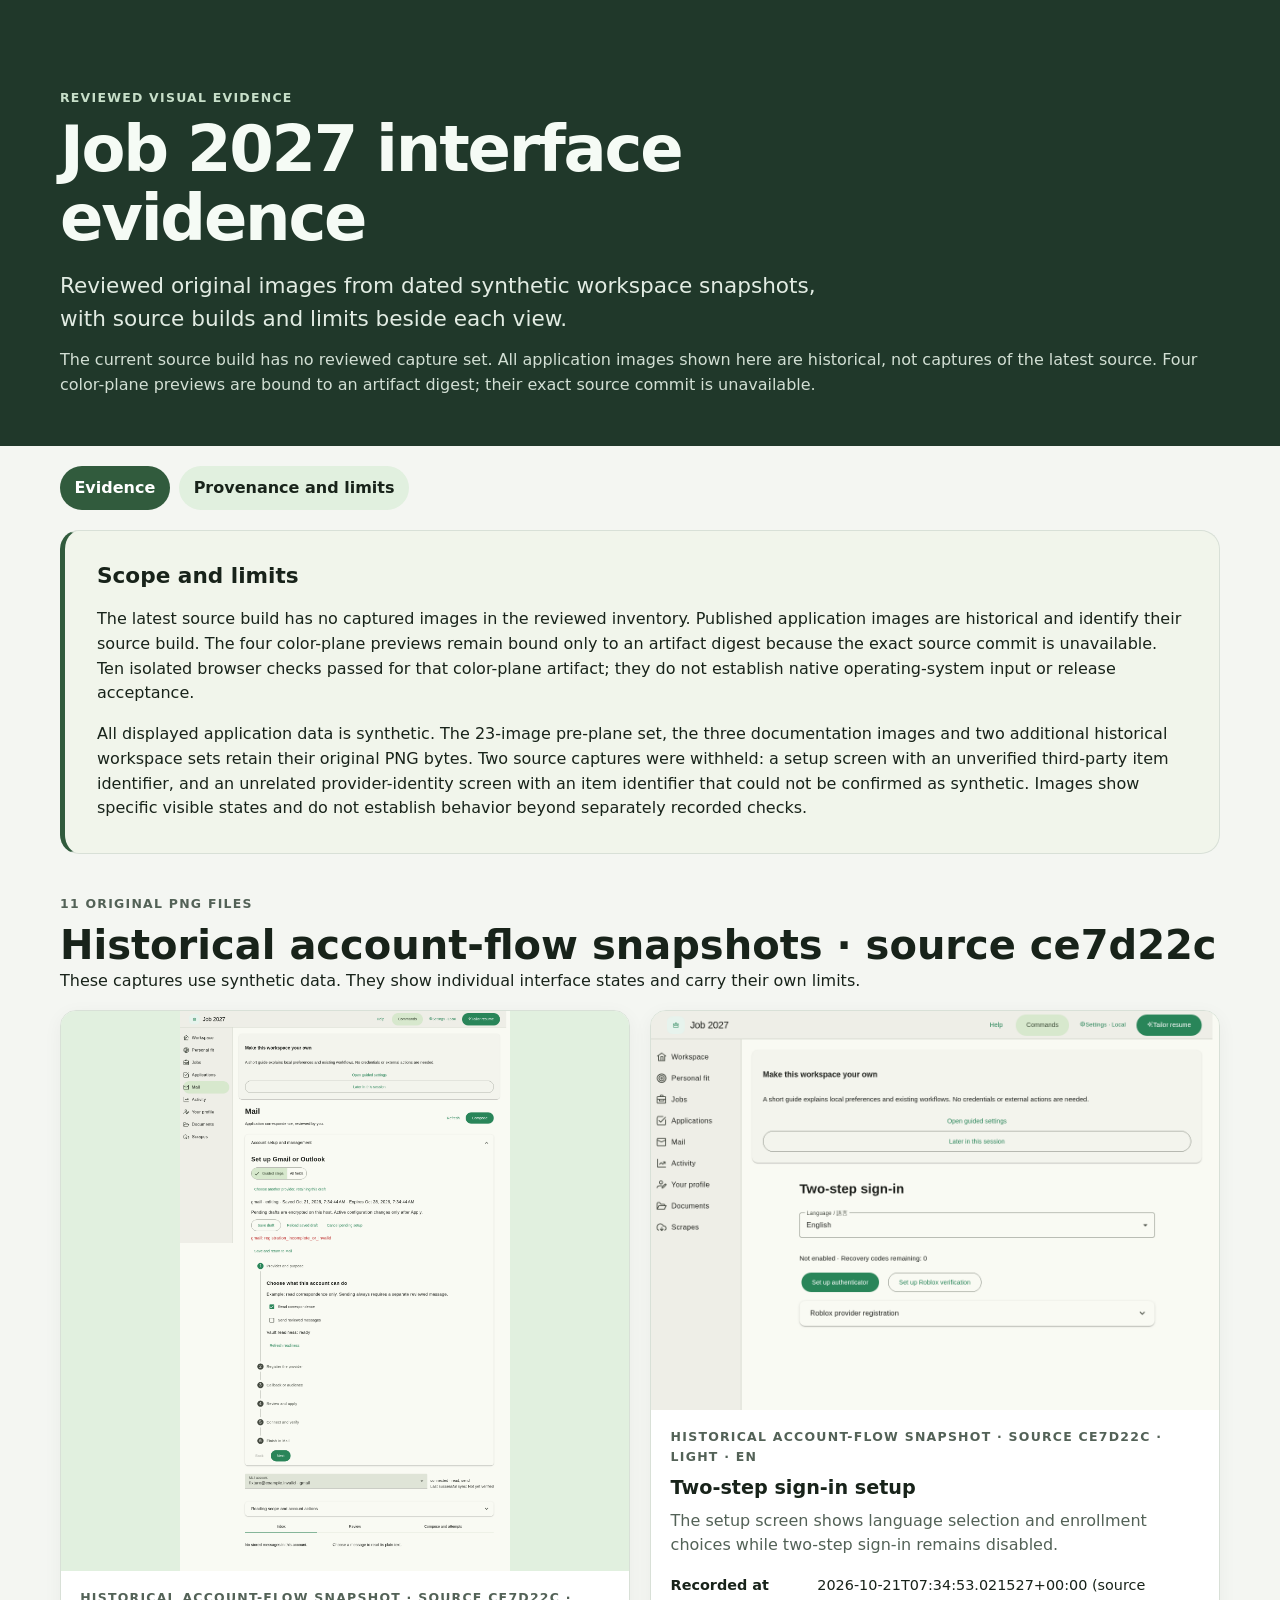
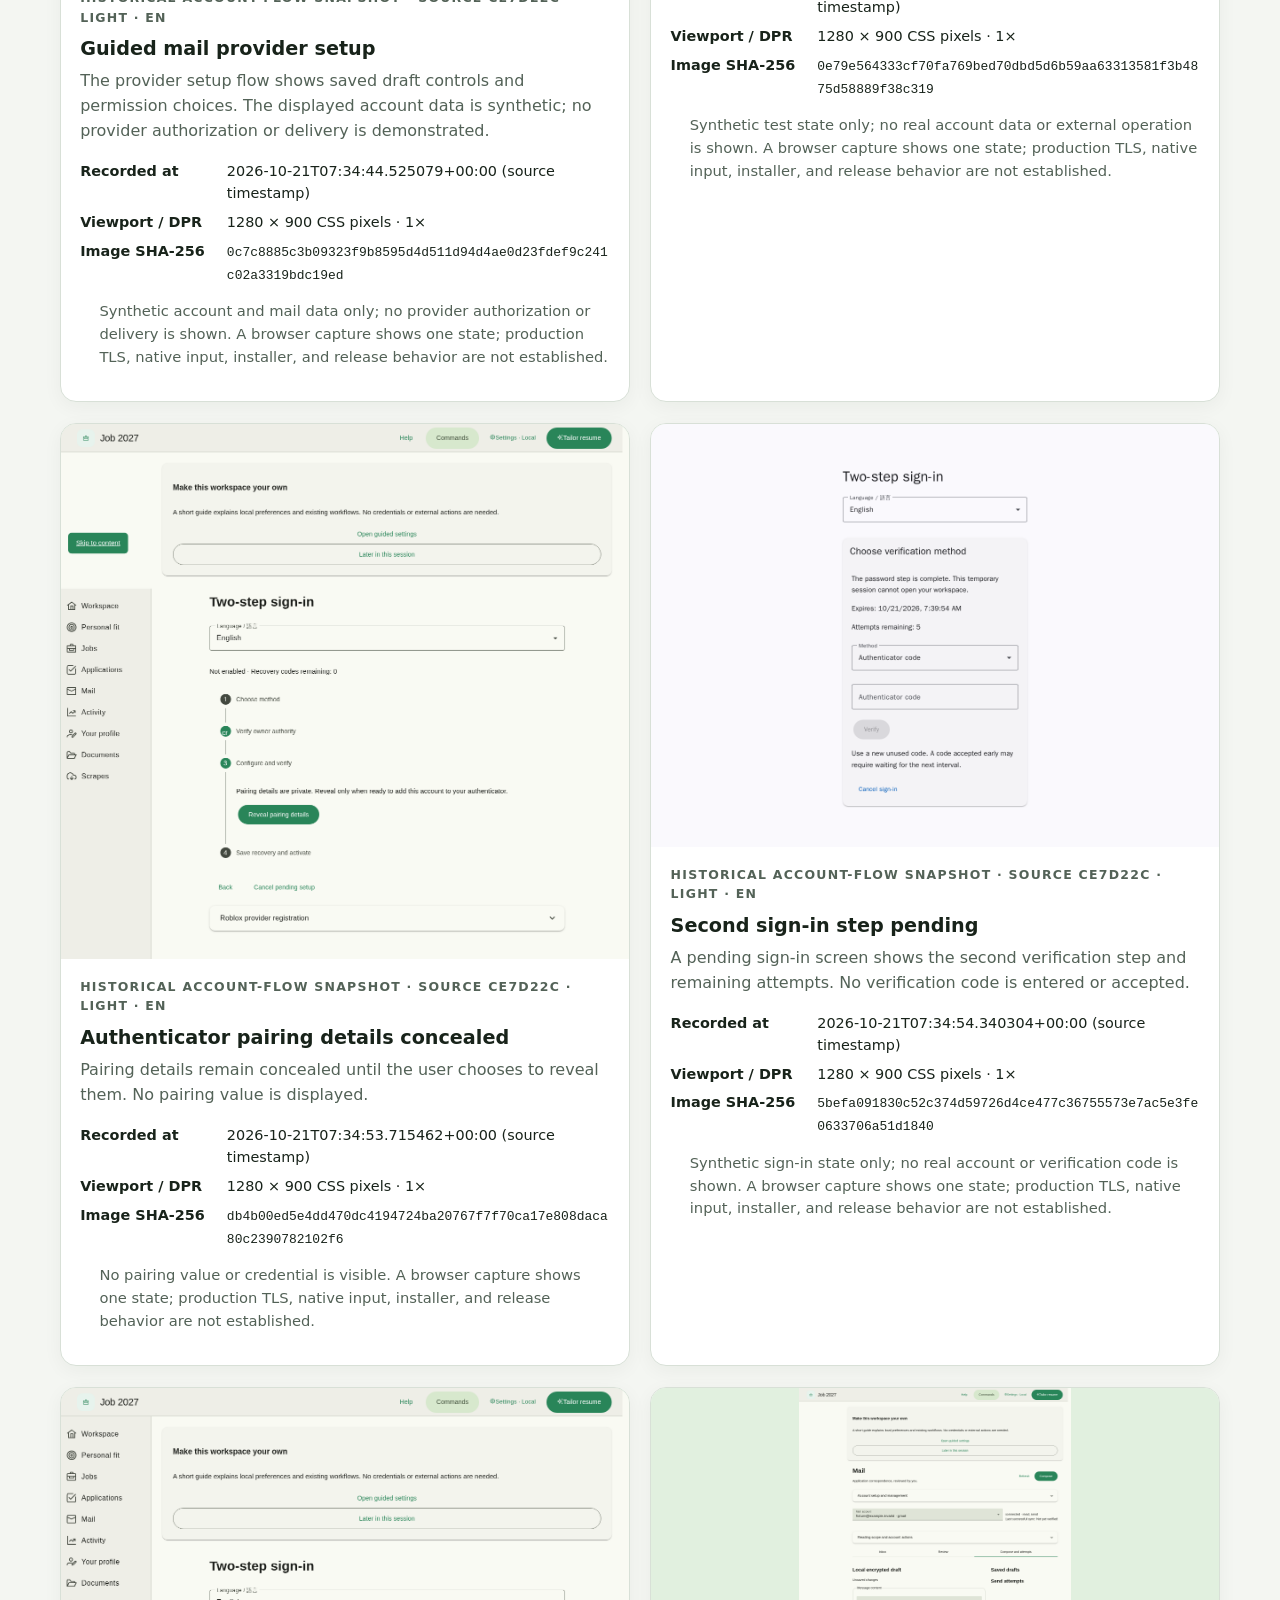
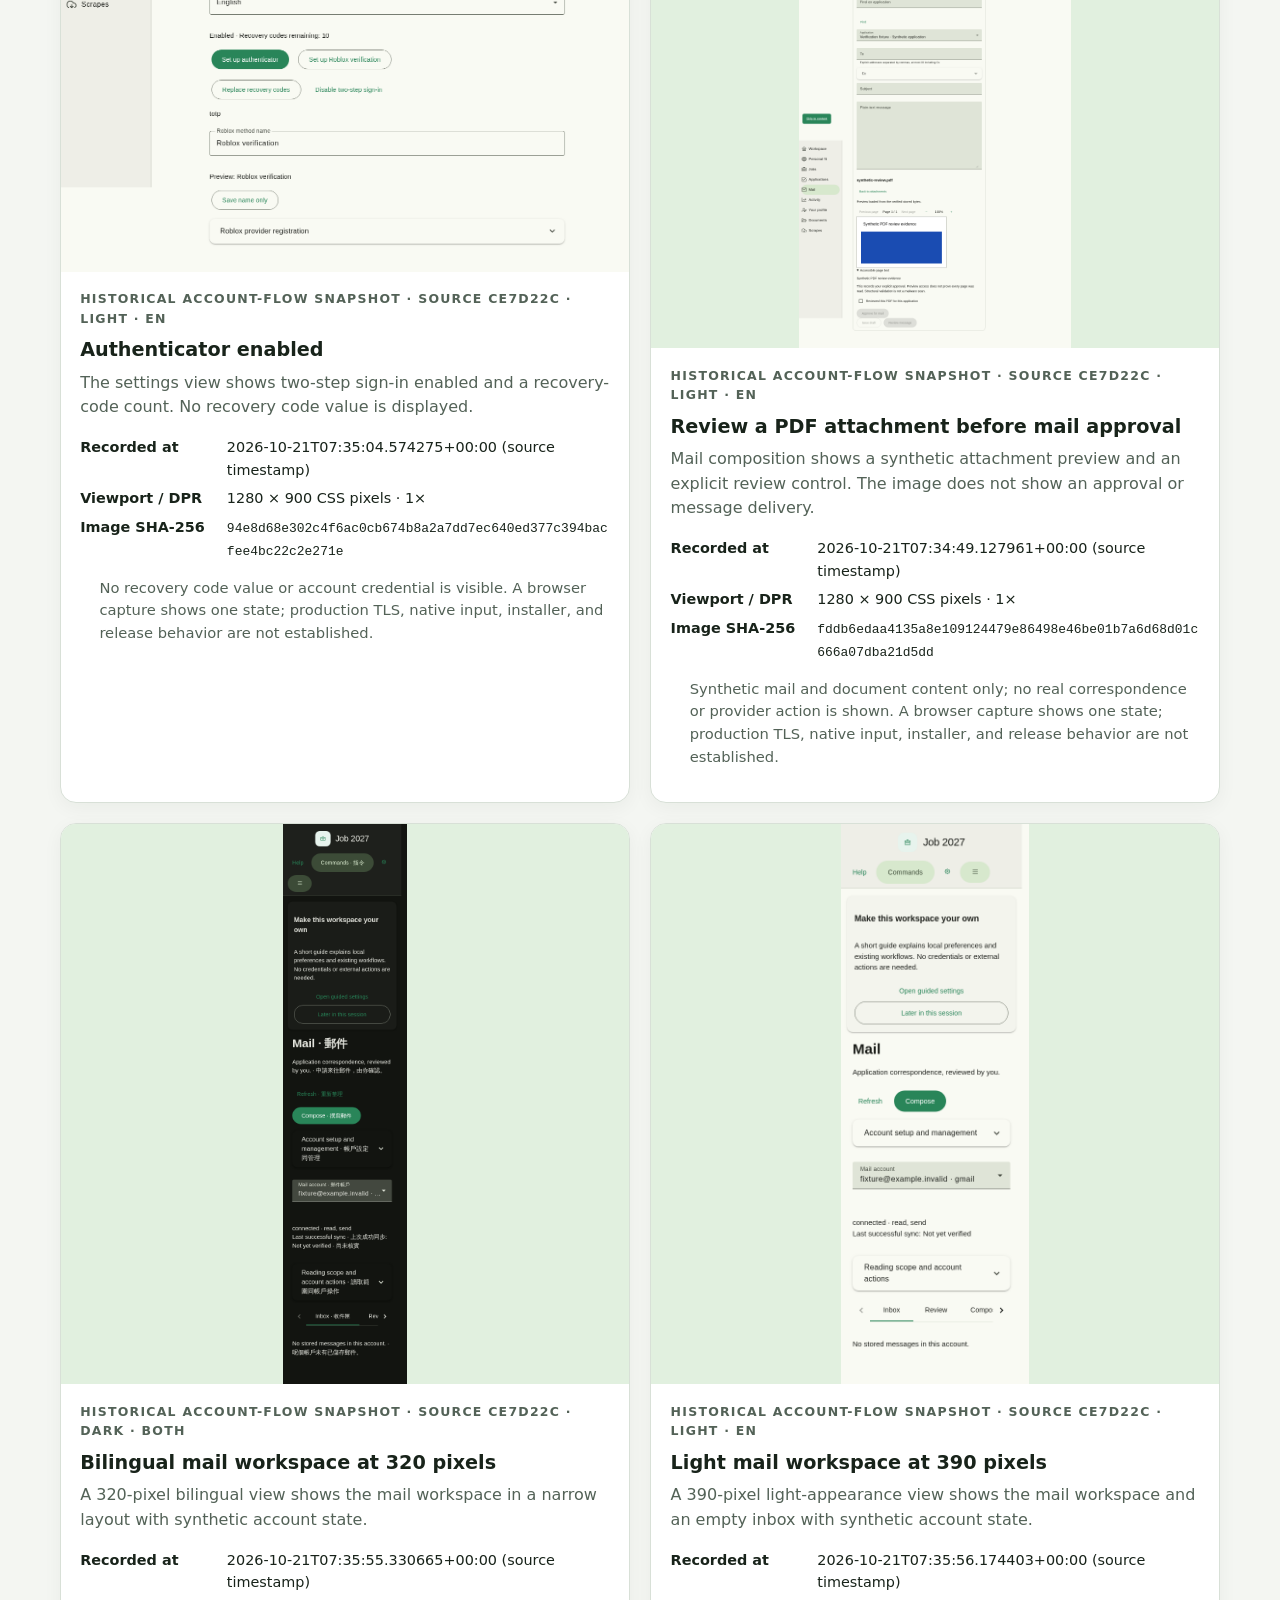
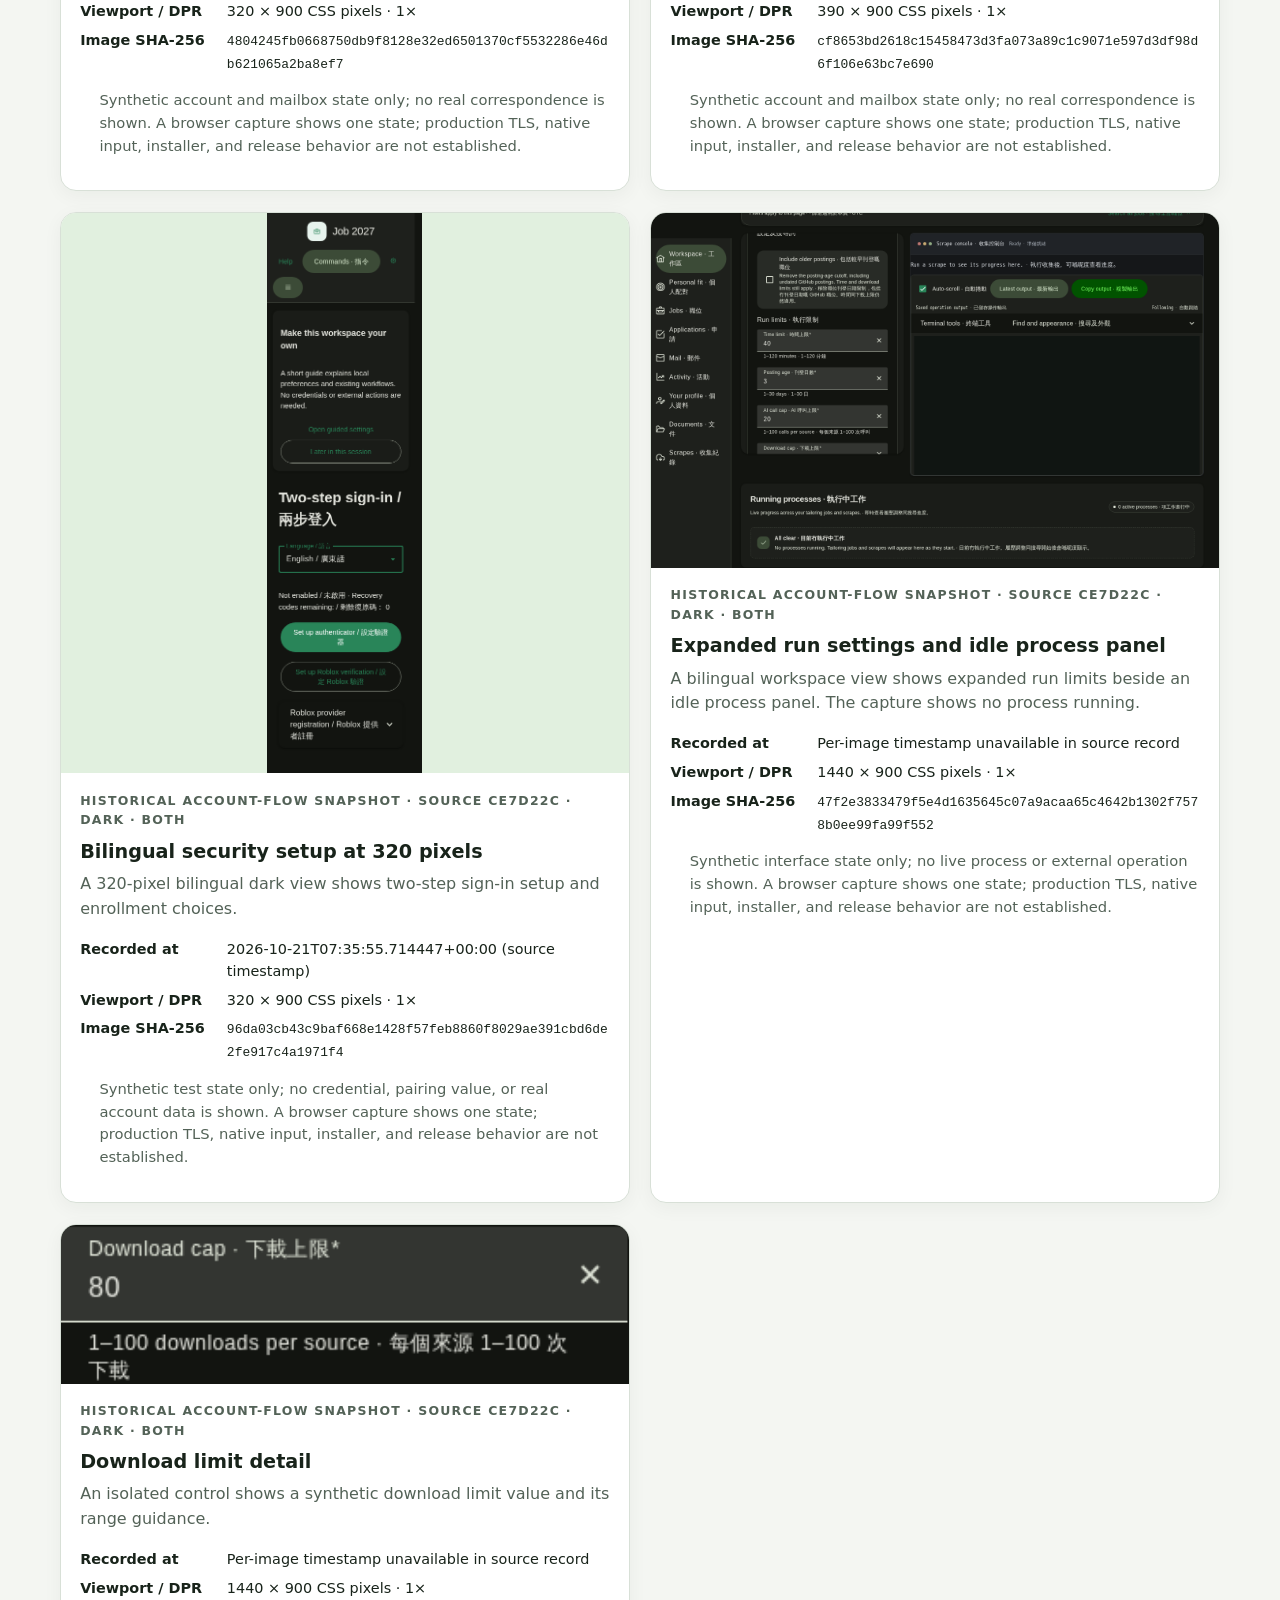
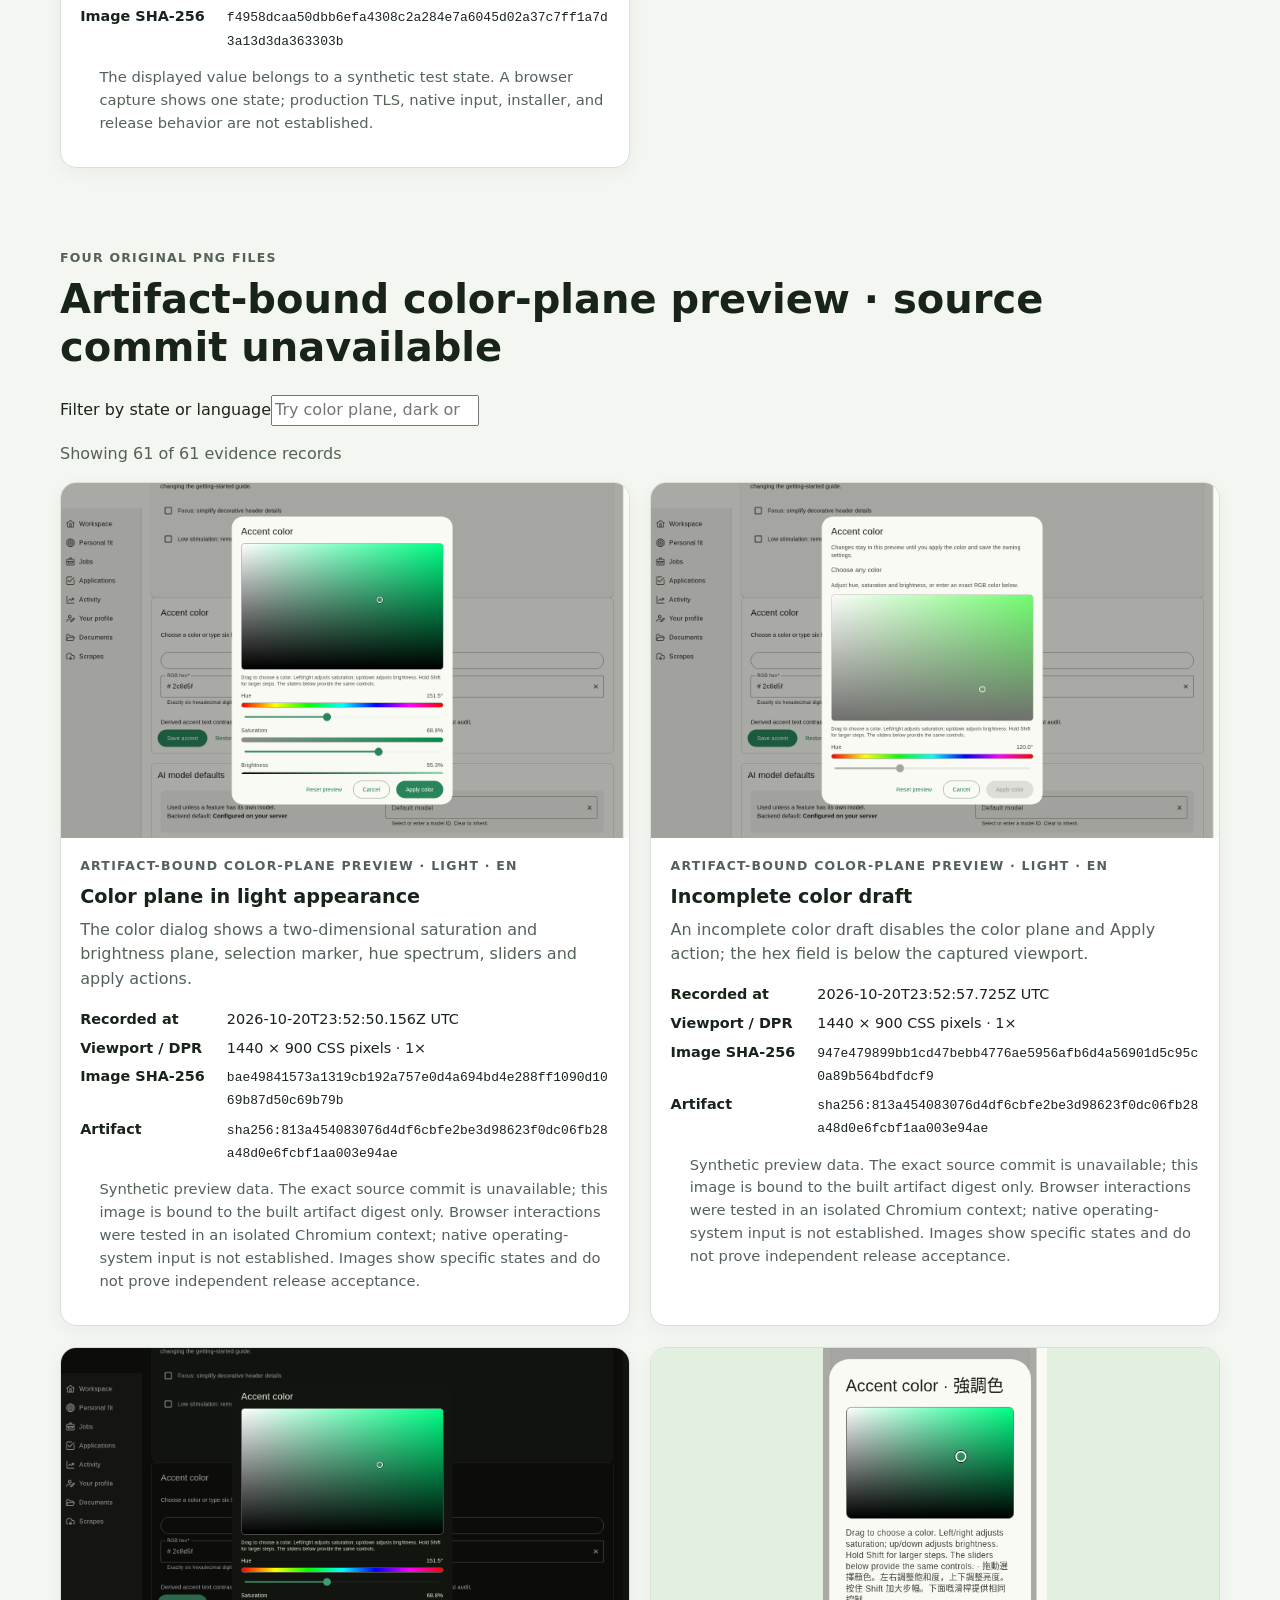
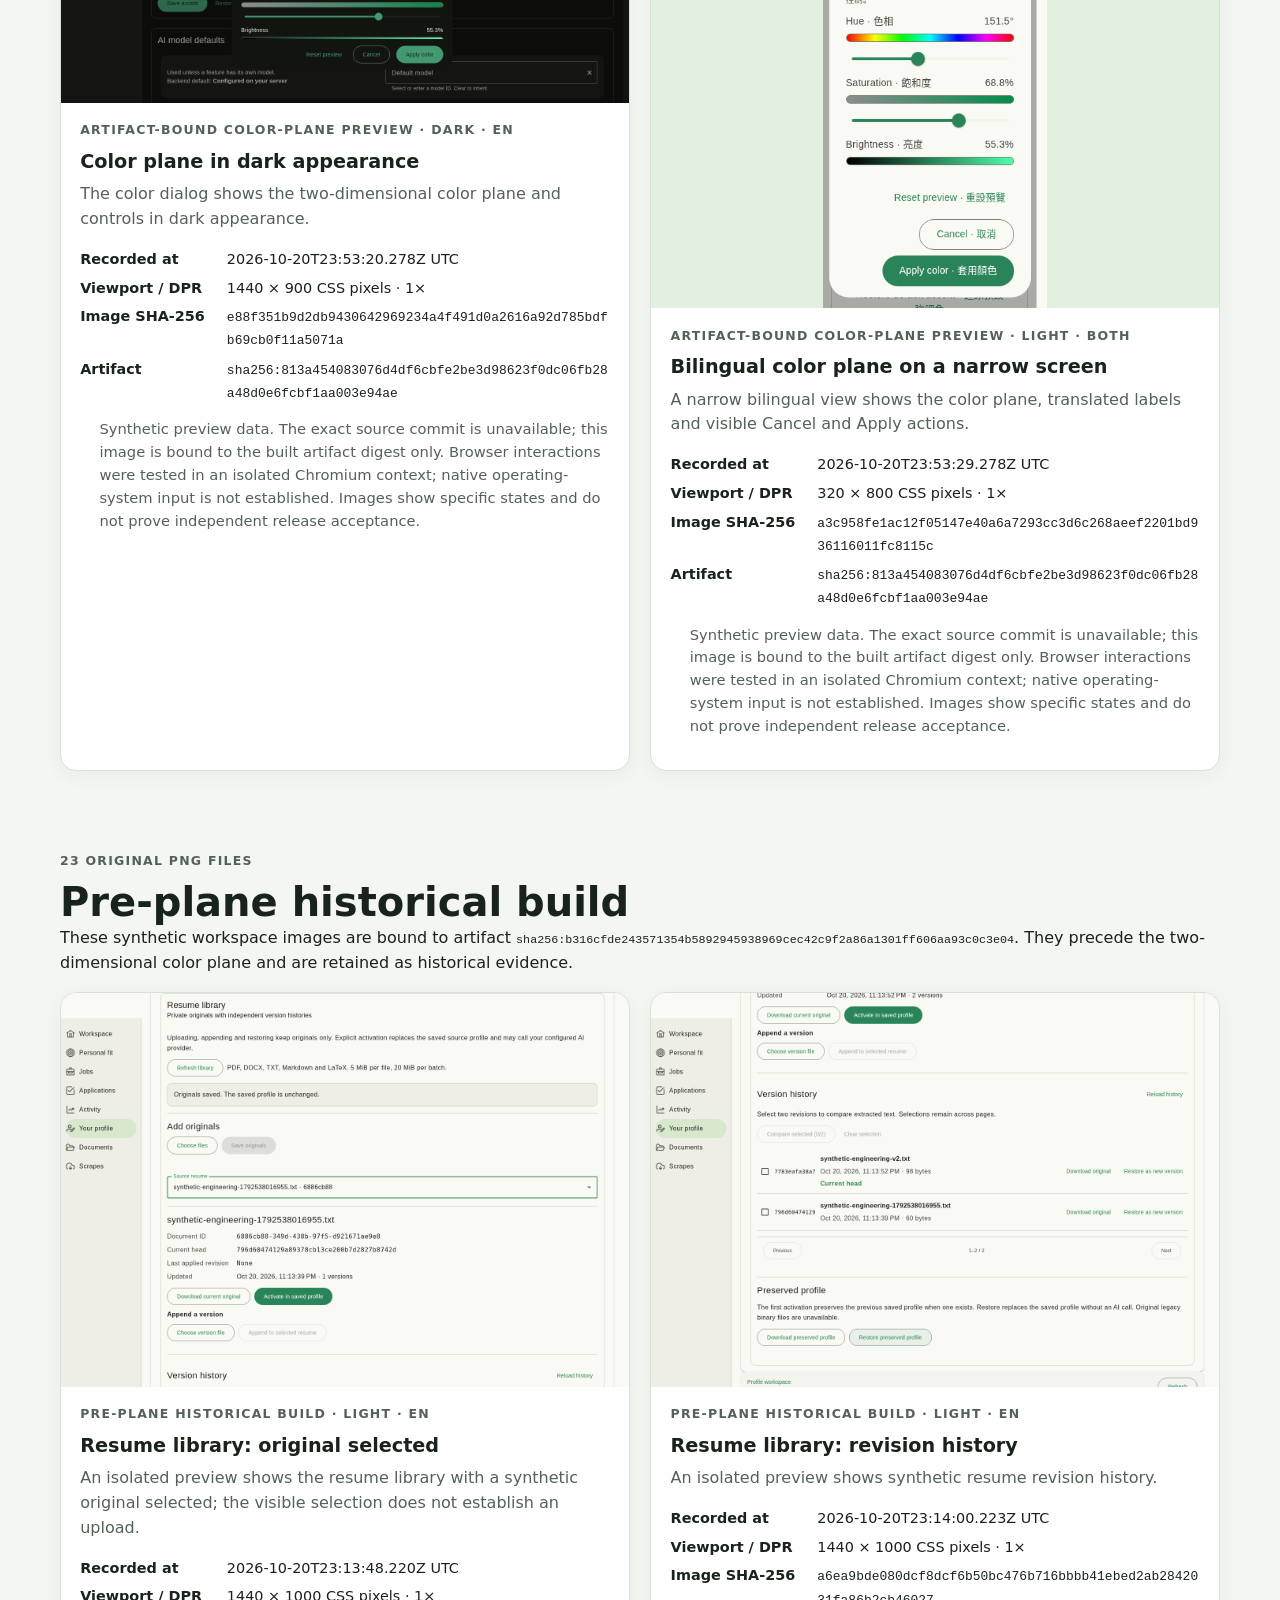
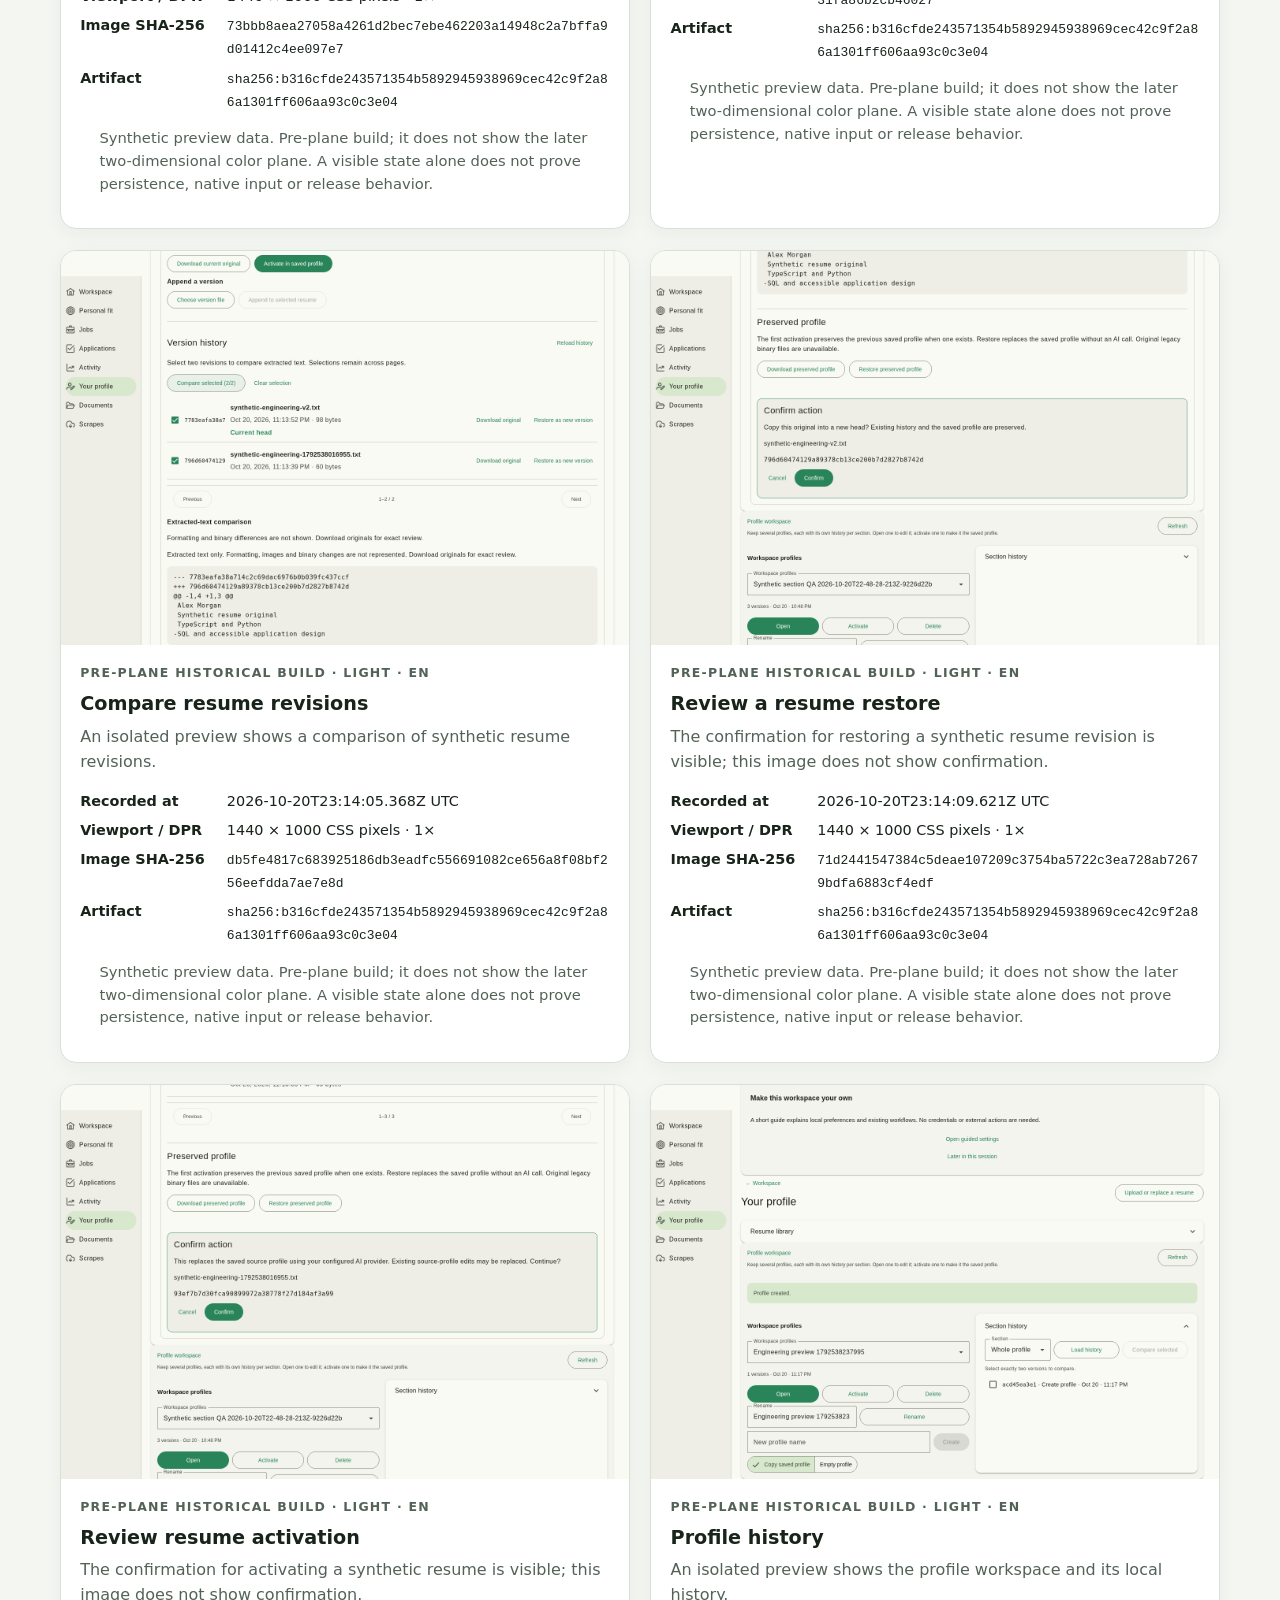
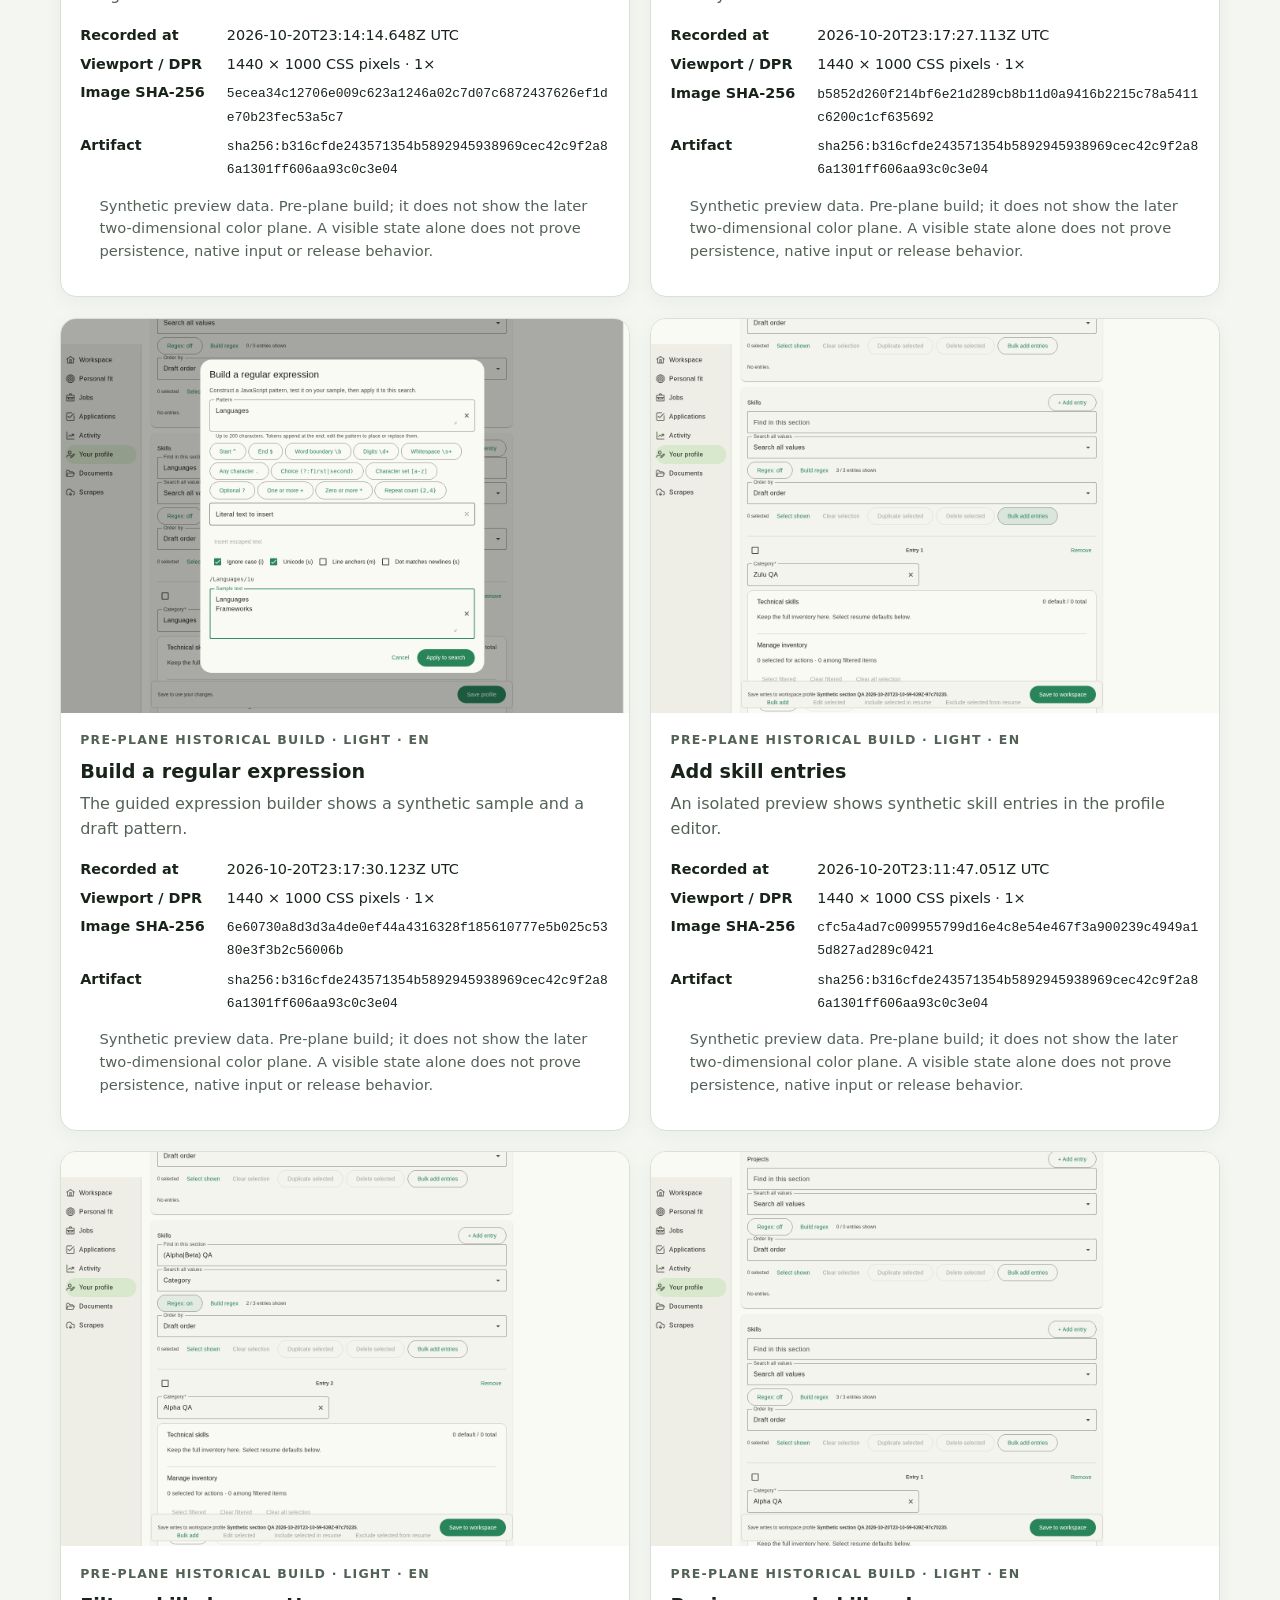
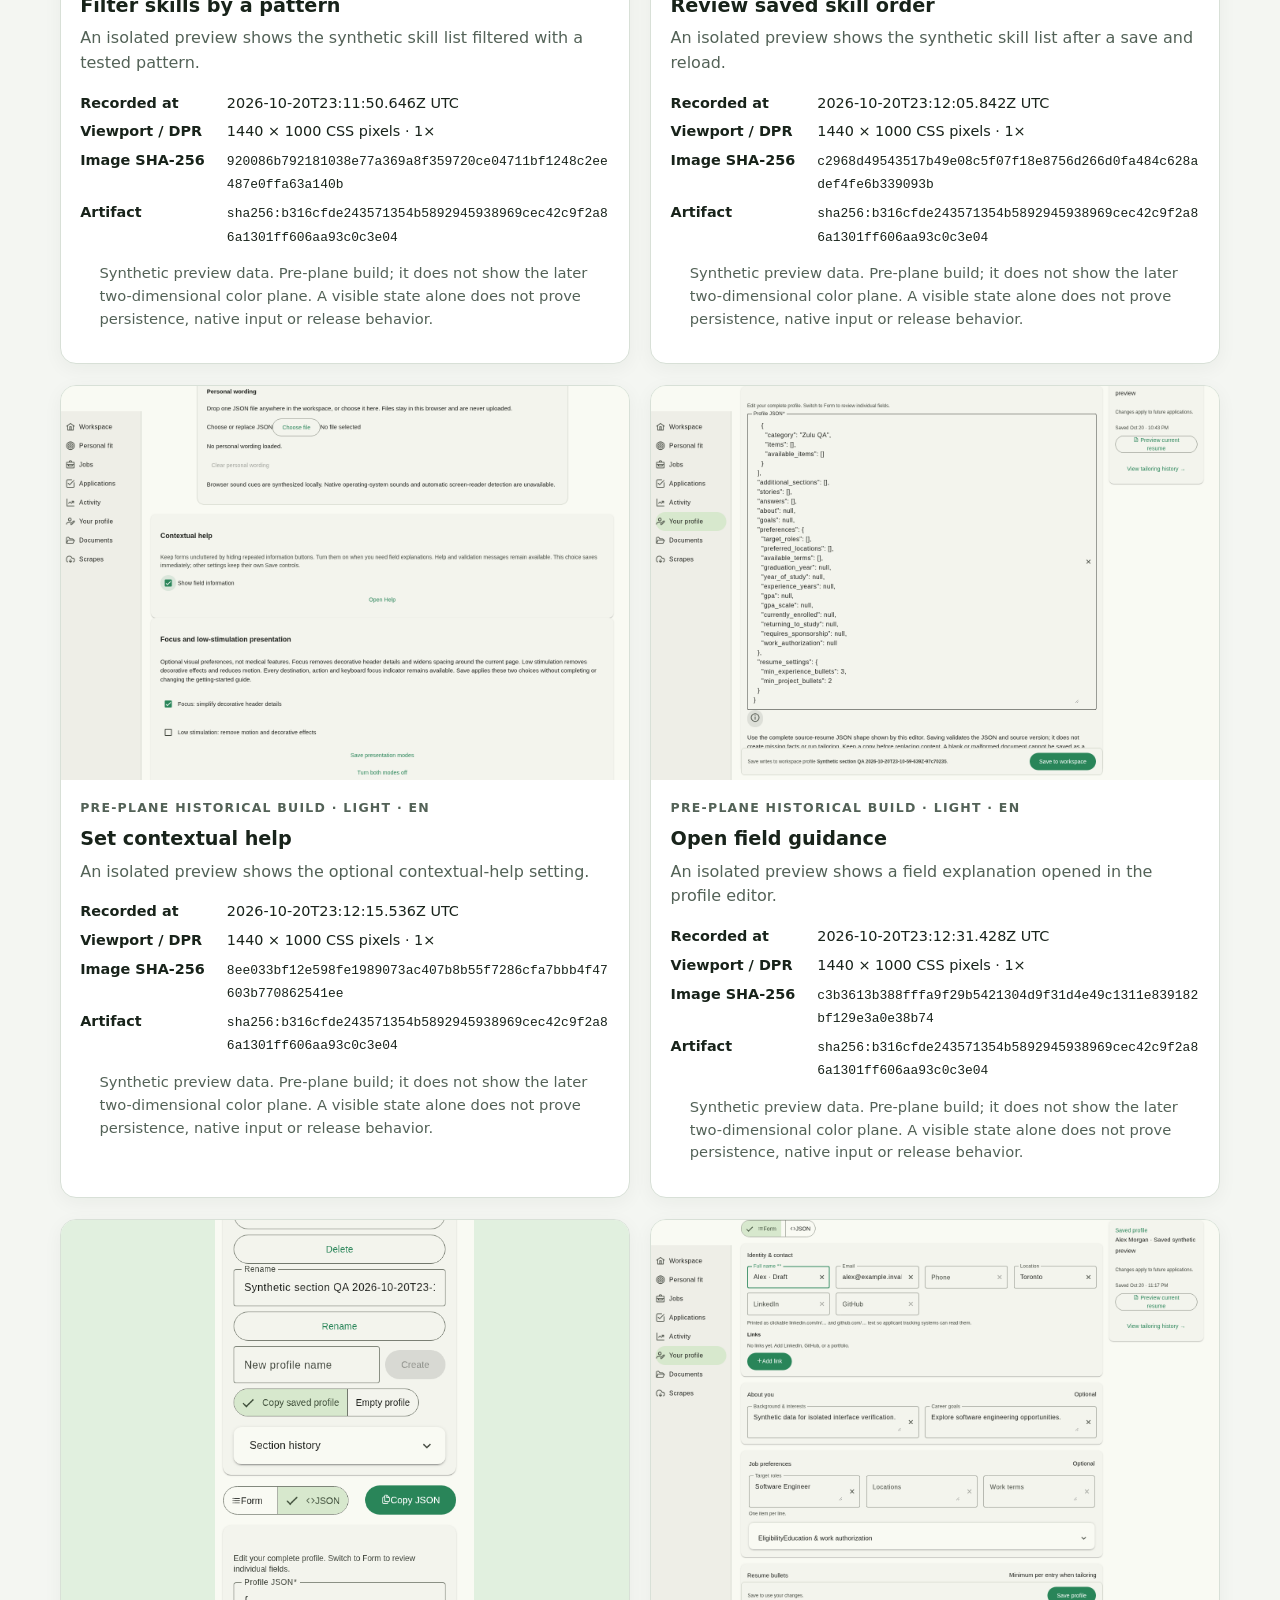
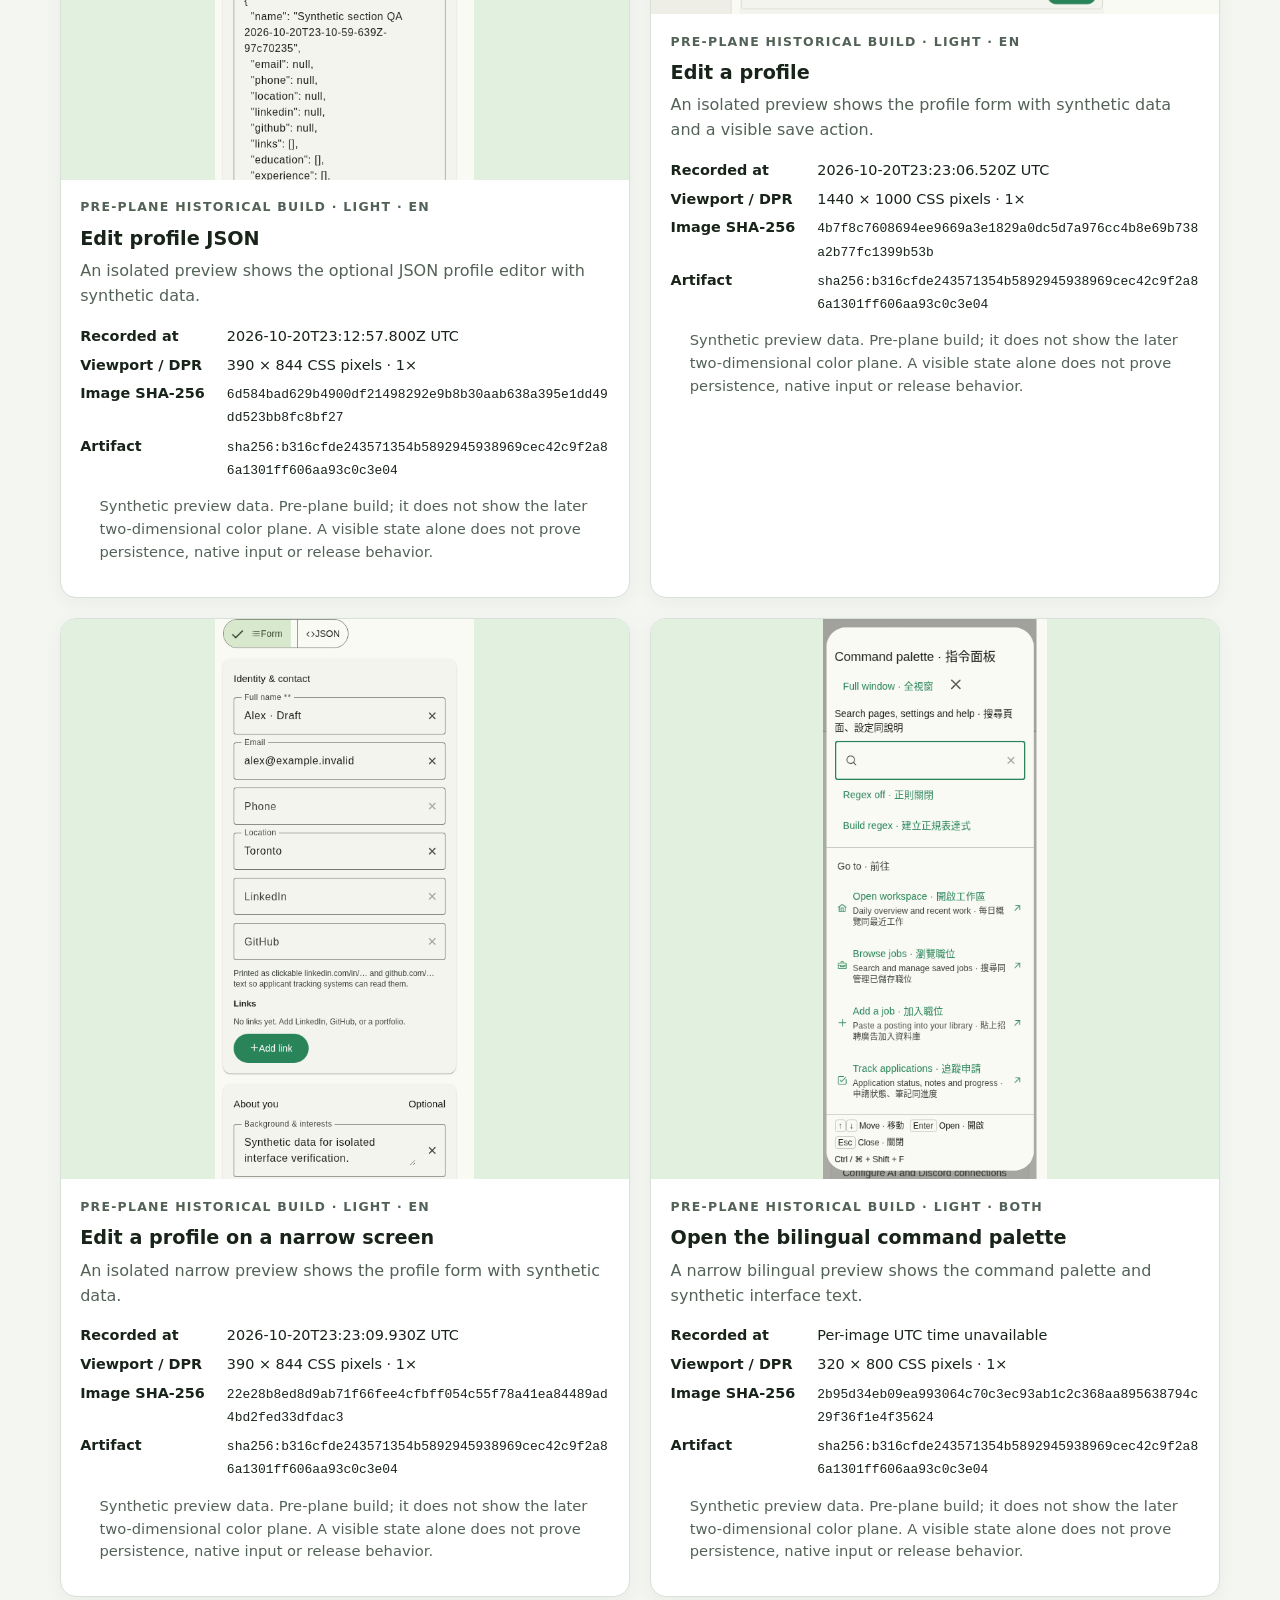
==== commit 133fdb89: "Publish historical workspace evidence Adds 20 byte-preserving images from two reviewed historical wo" ====
--- a/docs/index.html
+++ b/docs/index.html
@@ -1,99 +1,44 @@
 <!doctype html>
-<html lang="en">
-<head>
-  <meta charset="utf-8">
-  <meta name="viewport" content="width=device-width, initial-scale=1">
-  <meta name="description" content="Browse original Job 2027 interface images with source binding, capture details, and explicit evidence limits.">
-  <meta name="color-scheme" content="light dark">
-  <title>Job 2027 interface evidence</title>
-  <link rel="stylesheet" href="gallery.css">
-  <script src="gallery.js" defer></script>
-</head>
-<body>
-  <a class="skip-link" href="#main-content">Skip to evidence</a>
-  <header class="site-header">
-    <div class="header-inner">
-      <p class="eyebrow">Reviewed visual evidence</p>
-      <h1>Job 2027 interface evidence</h1>
-      <p class="lede">Browse original workspace and document-preparation images. Each card names its state, source binding, and limits.</p>
-      <p class="source-line">The latest reviewed set is bound to source revision <code>feaddaeae3e1242f4547e0335a364932378ce6b8</code> and source image digest <code>sha256:fc421f7d4a019d37e5b0eac1dc18b95123ec8d06207afc69317571ca6230e0fb</code>. No private source link or local path is published.</p>
-      <div class="build-provenance" id="build-provenance" role="status" aria-live="polite">Version and updated-at details are unavailable until build metadata is read.</div>
-    </div>
-  </header>
-  <main id="main-content">
-    <nav class="page-nav" aria-label="Evidence pages">
-      <a aria-current="page" href="./">Evidence</a>
-      <a href="provenance.html">Provenance and limits</a>
-      <a href="wiki.html">Gallery guide</a>
-      <button class="theme-toggle" id="theme-toggle" type="button" aria-pressed="false" title="Select to use dark appearance">Dark appearance</button>
-    </nav>
-    <details class="filters-panel" id="filters-panel">
-      <summary>Search and filter evidence <span class="active-filter-count" id="active-filter-count">No active filters</span></summary>
-      <div class="filter-body">
-        <div class="filter-grid">
-          <label class="filter-field" for="evidence-search">Search states and captions<input id="evidence-search" type="search" autocomplete="off" placeholder="Try profile, sign-in, or dark"></label>
-          <label class="filter-field" for="filter-category">Category<select id="filter-category"><option value="all">All categories</option><option value="profile">Profile</option><option value="product-label">Product wording</option><option value="original-files">Original file saves</option><option value="workflow-state">Workflow state</option><option value="mail">Mail</option><option value="security">Security</option><option value="appearance">Appearance</option><option value="documentation">Documentation</option><option value="workspace">Workspace</option></select></label>
-          <label class="filter-field" for="filter-theme">Appearance<select id="filter-theme"><option value="all">Any appearance</option><option value="light">Light</option><option value="dark">Dark</option><option value="unspecified">Unspecified</option></select></label>
-          <label class="filter-field" for="filter-language">Language mode<select id="filter-language"><option value="all">Any language</option><option value="English">English</option><option value="Cantonese">Cantonese</option><option value="Bilingual">Bilingual</option><option value="unspecified">Unspecified</option></select></label>
-          <label class="filter-field" for="filter-viewport">Viewport<select id="filter-viewport"><option value="all">Any viewport</option><option value="narrow">Narrow, 390 px or less</option><option value="desktop">Wider than 390 px</option><option value="unspecified">Unspecified</option></select></label>
-        </div>
-        <div class="filter-actions"><button class="button" id="clear-filters" type="button">Clear filters</button><p class="result-count" id="result-count" role="status" aria-live="polite">Loading evidence records…</p></div>
-      </div>
-    </details>
-    <p class="empty-state" id="empty-state" hidden>No evidence records match those filters. Clear one or more filters to see the collection.</p>
-    <section class="notice" aria-labelledby="scope-title">
-      <h2 id="scope-title">Scope and limits</h2>
-      <p>The latest source-bound review contributed 23 published images: 18 profile states, four product-wording states, and one workspace state whose association to a paused record remains unverified. Three earlier original-file-save images have separate pixel-review receipts and are labeled as historical.</p>
-      <p>Three full-page settings captures were withheld because provider-configuration fields could not be independently verified as safe. The confirmed browser-title persistence failure is documented without those pixels. The capture-producing terminology run also reported a startup failure; those cards show visible copy only. All included records are synthetic.</p>
-      <p>Capture timestamps without a recorded timezone are shown with that limitation. The gallery does not establish production authentication or TLS, native input, a complete layout matrix, an installer, or a release. See the <a href="provenance.html">provenance register</a> and <a href="wiki.html">gallery guide</a> for details.</p>
-    </section>
-    <p class="inventory-status" id="inventory-status" role="status" aria-live="polite">Loading reviewed capture records…</p>
-    <section class="gallery" id="latest-source-states" aria-labelledby="latest-source-title">
-      <div class="section-heading"><div><p class="eyebrow">23 current-source images</p><h2 id="latest-source-title">Latest profile, terminology, and workflow states</h2></div></div>
-      <p>Use the filters above to compare viewport, appearance, language mode, and state. A screenshot is a visual record, not a behavior verdict.</p>
-      <div class="capture-grid" id="latest-evidence-grid"></div>
-    </section>
-    <section class="gallery" id="earlier-original-saves" aria-labelledby="earlier-saves-title">
-      <div class="section-heading"><div><p class="eyebrow">3 historical source-bound images</p><h2 id="earlier-saves-title">Earlier original-file-save states</h2></div></div>
-      <p>These three images come from an earlier source build. Their capture time and timezone are unavailable in the reviewed record.</p>
-      <div class="capture-grid" id="earlier-save-grid"></div>
-    </section>
-<section class="gallery" id="current-flows" aria-labelledby="current-title"><div class="section-heading"><div><p class="eyebrow">11 earlier PNG files</p><h2 id="current-title">Earlier workspace and account flows</h2></div></div><p>These earlier captures use synthetic data. They show individual interface states and carry their own limits.</p><div class="capture-grid"><article class="capture-card" data-search="mail setup provider draft synthetic guided account Guided mail provider setup light en current workspace account flows">
+<html lang="en"><head><meta charset="utf-8"><meta name="viewport" content="width=device-width, initial-scale=1"><meta name="description" content="Reviewed original Job 2027 interface images with safe provenance and explicit limits."><meta name="color-scheme" content="light dark"><title>Job 2027 evidence gallery</title><link rel="stylesheet" href="gallery.css"><script src="gallery.js" defer></script></head>
+<body><a class="skip-link" href="#evidence">Skip to evidence</a><header class="site-header"><div class="header-inner"><p class="eyebrow">Reviewed visual evidence</p><h1>Job 2027 interface evidence</h1><p class="lede">Reviewed original images from dated synthetic workspace snapshots, with source builds and limits beside each view.</p><p class="source-line">The current source build has no reviewed capture set. All application images shown here are historical, not captures of the latest source. Four color-plane previews are bound to an artifact digest; their exact source commit is unavailable.</p></div></header>
+<main><nav class="page-nav" aria-label="Evidence pages"><a aria-current="page" href="./">Evidence</a><a href="provenance.html">Provenance and limits</a></nav>
+<section class="notice" aria-labelledby="scope-title"><h2 id="scope-title">Scope and limits</h2><p>The latest source build has no captured images in the reviewed inventory. Published application images are historical and identify their source build. The four color-plane previews remain bound only to an artifact digest because the exact source commit is unavailable. Ten isolated browser checks passed for that color-plane artifact; they do not establish native operating-system input or release acceptance.</p><p>All displayed application data is synthetic. The 23-image pre-plane set, the three documentation images and two additional historical workspace sets retain their original PNG bytes. Two source captures were withheld: a setup screen with an unverified third-party item identifier, and an unrelated provider-identity screen with an item identifier that could not be confirmed as synthetic. Images show specific visible states and do not establish behavior beyond separately recorded checks.</p></section>
+<section class="gallery" id="current-flows" aria-labelledby="current-title"><div class="section-heading"><div><p class="eyebrow">11 original PNG files</p><h2 id="current-title">Historical account-flow snapshots · source ce7d22c</h2></div></div><p>These captures use synthetic data. They show individual interface states and carry their own limits.</p><div class="capture-grid"><article class="capture-card" data-search="mail setup provider draft synthetic guided account Guided mail provider setup light en historical account-flow snapshot source ce7d22c">
 <a class="image-link" href="captures/current/mail-provider-setup-guided.png"><img src="captures/current/mail-provider-setup-guided.png" width="1280" height="2172" alt="The provider setup flow shows draft controls and permission choices with synthetic data." loading="lazy"></a>
-<div class="card-copy"><p class="card-kicker">Earlier workspace and account flows · light · en</p><h3>Guided mail provider setup</h3><p>The provider setup flow shows saved draft controls and permission choices. The displayed account data is synthetic; no provider authorization or delivery is demonstrated.</p><dl><dt>Recorded at</dt><dd>2026-10-21T07:34:44.525079+00:00 (source timestamp)</dd><dt>Viewport / DPR</dt><dd>1280 × 900 CSS pixels · 1×</dd><dt>Image SHA-256</dt><dd><code>0c7c8885c3b09323f9b8595d4d511d94d4ae0d23fdef9c241c02a3319bdc19ed</code></dd></dl><p class="limits">Synthetic account and mail data only; no provider authorization or delivery is shown. A browser capture shows one state; production TLS, native input, installer, and release behavior are not established.</p></div></article><article class="capture-card" data-search="security two-step sign-in enrollment setup language Two-step sign-in setup light en current workspace account flows">
+<div class="card-copy"><p class="card-kicker">Historical account-flow snapshot · source ce7d22c · light · en</p><h3>Guided mail provider setup</h3><p>The provider setup flow shows saved draft controls and permission choices. The displayed account data is synthetic; no provider authorization or delivery is demonstrated.</p><dl><dt>Recorded at</dt><dd>2026-10-21T07:34:44.525079+00:00 (source timestamp)</dd><dt>Viewport / DPR</dt><dd>1280 × 900 CSS pixels · 1×</dd><dt>Image SHA-256</dt><dd><code>0c7c8885c3b09323f9b8595d4d511d94d4ae0d23fdef9c241c02a3319bdc19ed</code></dd></dl><p class="limits">Synthetic account and mail data only; no provider authorization or delivery is shown. A browser capture shows one state; production TLS, native input, installer, and release behavior are not established.</p></div></article><article class="capture-card" data-search="security two-step sign-in enrollment setup language Two-step sign-in setup light en historical account-flow snapshot source ce7d22c">
 <a class="image-link" href="captures/current/two-step-sign-in-overview.png"><img src="captures/current/two-step-sign-in-overview.png" width="1280" height="900" alt="Two-step sign-in setup with language selection and enrollment choices." loading="lazy"></a>
-<div class="card-copy"><p class="card-kicker">Earlier workspace and account flows · light · en</p><h3>Two-step sign-in setup</h3><p>The setup screen shows language selection and enrollment choices while two-step sign-in remains disabled.</p><dl><dt>Recorded at</dt><dd>2026-10-21T07:34:53.021527+00:00 (source timestamp)</dd><dt>Viewport / DPR</dt><dd>1280 × 900 CSS pixels · 1×</dd><dt>Image SHA-256</dt><dd><code>0e79e564333cf70fa769bed70dbd5d6b59aa63313581f3b4875d58889f38c319</code></dd></dl><p class="limits">Synthetic test state only; no real account data or external operation is shown. A browser capture shows one state; production TLS, native input, installer, and release behavior are not established.</p></div></article><article class="capture-card" data-search="authenticator pairing details hidden concealed privacy Authenticator pairing details concealed light en current workspace account flows">
+<div class="card-copy"><p class="card-kicker">Historical account-flow snapshot · source ce7d22c · light · en</p><h3>Two-step sign-in setup</h3><p>The setup screen shows language selection and enrollment choices while two-step sign-in remains disabled.</p><dl><dt>Recorded at</dt><dd>2026-10-21T07:34:53.021527+00:00 (source timestamp)</dd><dt>Viewport / DPR</dt><dd>1280 × 900 CSS pixels · 1×</dd><dt>Image SHA-256</dt><dd><code>0e79e564333cf70fa769bed70dbd5d6b59aa63313581f3b4875d58889f38c319</code></dd></dl><p class="limits">Synthetic test state only; no real account data or external operation is shown. A browser capture shows one state; production TLS, native input, installer, and release behavior are not established.</p></div></article><article class="capture-card" data-search="authenticator pairing details hidden concealed privacy Authenticator pairing details concealed light en historical account-flow snapshot source ce7d22c">
 <a class="image-link" href="captures/current/authenticator-pairing-hidden.png"><img src="captures/current/authenticator-pairing-hidden.png" width="1280" height="1207" alt="Authenticator setup before pairing details are revealed." loading="lazy"></a>
-<div class="card-copy"><p class="card-kicker">Earlier workspace and account flows · light · en</p><h3>Authenticator pairing details concealed</h3><p>Pairing details remain concealed until the user chooses to reveal them. No pairing value is displayed.</p><dl><dt>Recorded at</dt><dd>2026-10-21T07:34:53.715462+00:00 (source timestamp)</dd><dt>Viewport / DPR</dt><dd>1280 × 900 CSS pixels · 1×</dd><dt>Image SHA-256</dt><dd><code>db4b00ed5e4dd470dc4194724ba20767f7f70ca17e808daca80c2390782102f6</code></dd></dl><p class="limits">No pairing value or credential is visible. A browser capture shows one state; production TLS, native input, installer, and release behavior are not established.</p></div></article><article class="capture-card" data-search="sign-in verification pending attempts code Second sign-in step pending light en current workspace account flows">
+<div class="card-copy"><p class="card-kicker">Historical account-flow snapshot · source ce7d22c · light · en</p><h3>Authenticator pairing details concealed</h3><p>Pairing details remain concealed until the user chooses to reveal them. No pairing value is displayed.</p><dl><dt>Recorded at</dt><dd>2026-10-21T07:34:53.715462+00:00 (source timestamp)</dd><dt>Viewport / DPR</dt><dd>1280 × 900 CSS pixels · 1×</dd><dt>Image SHA-256</dt><dd><code>db4b00ed5e4dd470dc4194724ba20767f7f70ca17e808daca80c2390782102f6</code></dd></dl><p class="limits">No pairing value or credential is visible. A browser capture shows one state; production TLS, native input, installer, and release behavior are not established.</p></div></article><article class="capture-card" data-search="sign-in verification pending attempts code Second sign-in step pending light en historical account-flow snapshot source ce7d22c">
 <a class="image-link" href="captures/current/sign-in-verification-pending.png"><img src="captures/current/sign-in-verification-pending.png" width="1280" height="954" alt="Pending second-step verification with no code entered." loading="lazy"></a>
-<div class="card-copy"><p class="card-kicker">Earlier workspace and account flows · light · en</p><h3>Second sign-in step pending</h3><p>A pending sign-in screen shows the second verification step and remaining attempts. No verification code is entered or accepted.</p><dl><dt>Recorded at</dt><dd>2026-10-21T07:34:54.340304+00:00 (source timestamp)</dd><dt>Viewport / DPR</dt><dd>1280 × 900 CSS pixels · 1×</dd><dt>Image SHA-256</dt><dd><code>5befa091830c52c374d59726d4ce477c36755573e7ac5e3fe0633706a51d1840</code></dd></dl><p class="limits">Synthetic sign-in state only; no real account or verification code is shown. A browser capture shows one state; production TLS, native input, installer, and release behavior are not established.</p></div></article><article class="capture-card" data-search="authenticator enabled recovery codes settings security Authenticator enabled light en current workspace account flows">
+<div class="card-copy"><p class="card-kicker">Historical account-flow snapshot · source ce7d22c · light · en</p><h3>Second sign-in step pending</h3><p>A pending sign-in screen shows the second verification step and remaining attempts. No verification code is entered or accepted.</p><dl><dt>Recorded at</dt><dd>2026-10-21T07:34:54.340304+00:00 (source timestamp)</dd><dt>Viewport / DPR</dt><dd>1280 × 900 CSS pixels · 1×</dd><dt>Image SHA-256</dt><dd><code>5befa091830c52c374d59726d4ce477c36755573e7ac5e3fe0633706a51d1840</code></dd></dl><p class="limits">Synthetic sign-in state only; no real account or verification code is shown. A browser capture shows one state; production TLS, native input, installer, and release behavior are not established.</p></div></article><article class="capture-card" data-search="authenticator enabled recovery codes settings security Authenticator enabled light en historical account-flow snapshot source ce7d22c">
 <a class="image-link" href="captures/current/authenticator-active.png"><img src="captures/current/authenticator-active.png" width="1280" height="1091" alt="Two-step sign-in enabled; recovery-code values remain hidden." loading="lazy"></a>
-<div class="card-copy"><p class="card-kicker">Earlier workspace and account flows · light · en</p><h3>Authenticator enabled</h3><p>The settings view shows two-step sign-in enabled and a recovery-code count. No recovery code value is displayed.</p><dl><dt>Recorded at</dt><dd>2026-10-21T07:35:04.574275+00:00 (source timestamp)</dd><dt>Viewport / DPR</dt><dd>1280 × 900 CSS pixels · 1×</dd><dt>Image SHA-256</dt><dd><code>94e8d68e302c4f6ac0cb674b8a2a7dd7ec640ed377c394bacfee4bc22c2e271e</code></dd></dl><p class="limits">No recovery code value or account credential is visible. A browser capture shows one state; production TLS, native input, installer, and release behavior are not established.</p></div></article><article class="capture-card" data-search="mail pdf attachment review approval Review a PDF attachment before mail approval light en current workspace account flows">
+<div class="card-copy"><p class="card-kicker">Historical account-flow snapshot · source ce7d22c · light · en</p><h3>Authenticator enabled</h3><p>The settings view shows two-step sign-in enabled and a recovery-code count. No recovery code value is displayed.</p><dl><dt>Recorded at</dt><dd>2026-10-21T07:35:04.574275+00:00 (source timestamp)</dd><dt>Viewport / DPR</dt><dd>1280 × 900 CSS pixels · 1×</dd><dt>Image SHA-256</dt><dd><code>94e8d68e302c4f6ac0cb674b8a2a7dd7ec640ed377c394bacfee4bc22c2e271e</code></dd></dl><p class="limits">No recovery code value or account credential is visible. A browser capture shows one state; production TLS, native input, installer, and release behavior are not established.</p></div></article><article class="capture-card" data-search="mail pdf attachment review approval Review a PDF attachment before mail approval light en historical account-flow snapshot source ce7d22c">
 <a class="image-link" href="captures/current/mail-attachment-review.png"><img src="captures/current/mail-attachment-review.png" width="1280" height="2636" alt="Mail composition with a synthetic PDF attachment and a separate review control." loading="lazy"></a>
-<div class="card-copy"><p class="card-kicker">Earlier workspace and account flows · light · en</p><h3>Review a PDF attachment before mail approval</h3><p>Mail composition shows a synthetic attachment preview and an explicit review control. The image does not show an approval or message delivery.</p><dl><dt>Recorded at</dt><dd>2026-10-21T07:34:49.127961+00:00 (source timestamp)</dd><dt>Viewport / DPR</dt><dd>1280 × 900 CSS pixels · 1×</dd><dt>Image SHA-256</dt><dd><code>fddb6edaa4135a8e109124479e86498e46be01b7a6d68d01c666a07dba21d5dd</code></dd></dl><p class="limits">Synthetic mail and document content only; no real correspondence or provider action is shown. A browser capture shows one state; production TLS, native input, installer, and release behavior are not established.</p></div></article><article class="capture-card" data-search="mail bilingual narrow 320 responsive workspace Bilingual mail workspace at 320 pixels dark both current workspace account flows">
+<div class="card-copy"><p class="card-kicker">Historical account-flow snapshot · source ce7d22c · light · en</p><h3>Review a PDF attachment before mail approval</h3><p>Mail composition shows a synthetic attachment preview and an explicit review control. The image does not show an approval or message delivery.</p><dl><dt>Recorded at</dt><dd>2026-10-21T07:34:49.127961+00:00 (source timestamp)</dd><dt>Viewport / DPR</dt><dd>1280 × 900 CSS pixels · 1×</dd><dt>Image SHA-256</dt><dd><code>fddb6edaa4135a8e109124479e86498e46be01b7a6d68d01c666a07dba21d5dd</code></dd></dl><p class="limits">Synthetic mail and document content only; no real correspondence or provider action is shown. A browser capture shows one state; production TLS, native input, installer, and release behavior are not established.</p></div></article><article class="capture-card" data-search="mail bilingual narrow 320 responsive workspace Bilingual mail workspace at 320 pixels dark both historical account-flow snapshot source ce7d22c">
 <a class="image-link" href="captures/current/mail-narrow-bilingual.png"><img src="captures/current/mail-narrow-bilingual.png" width="320" height="1450" alt="Bilingual mail workspace at a 320-pixel viewport with synthetic data." loading="lazy"></a>
-<div class="card-copy"><p class="card-kicker">Earlier workspace and account flows · dark · both</p><h3>Bilingual mail workspace at 320 pixels</h3><p>A 320-pixel bilingual view shows the mail workspace in a narrow layout with synthetic account state.</p><dl><dt>Recorded at</dt><dd>2026-10-21T07:35:55.330665+00:00 (source timestamp)</dd><dt>Viewport / DPR</dt><dd>320 × 900 CSS pixels · 1×</dd><dt>Image SHA-256</dt><dd><code>4804245fb0668750db9f8128e32ed6501370cf5532286e46db621065a2ba8ef7</code></dd></dl><p class="limits">Synthetic account and mailbox state only; no real correspondence is shown. A browser capture shows one state; production TLS, native input, installer, and release behavior are not established.</p></div></article><article class="capture-card" data-search="mail light narrow 390 responsive inbox Light mail workspace at 390 pixels light en current workspace account flows">
+<div class="card-copy"><p class="card-kicker">Historical account-flow snapshot · source ce7d22c · dark · both</p><h3>Bilingual mail workspace at 320 pixels</h3><p>A 320-pixel bilingual view shows the mail workspace in a narrow layout with synthetic account state.</p><dl><dt>Recorded at</dt><dd>2026-10-21T07:35:55.330665+00:00 (source timestamp)</dd><dt>Viewport / DPR</dt><dd>320 × 900 CSS pixels · 1×</dd><dt>Image SHA-256</dt><dd><code>4804245fb0668750db9f8128e32ed6501370cf5532286e46db621065a2ba8ef7</code></dd></dl><p class="limits">Synthetic account and mailbox state only; no real correspondence is shown. A browser capture shows one state; production TLS, native input, installer, and release behavior are not established.</p></div></article><article class="capture-card" data-search="mail light narrow 390 responsive inbox Light mail workspace at 390 pixels light en historical account-flow snapshot source ce7d22c">
 <a class="image-link" href="captures/current/mail-narrow-light.png"><img src="captures/current/mail-narrow-light.png" width="390" height="1162" alt="Light mail workspace at a 390-pixel viewport with an empty synthetic inbox." loading="lazy"></a>
-<div class="card-copy"><p class="card-kicker">Earlier workspace and account flows · light · en</p><h3>Light mail workspace at 390 pixels</h3><p>A 390-pixel light-appearance view shows the mail workspace and an empty inbox with synthetic account state.</p><dl><dt>Recorded at</dt><dd>2026-10-21T07:35:56.174403+00:00 (source timestamp)</dd><dt>Viewport / DPR</dt><dd>390 × 900 CSS pixels · 1×</dd><dt>Image SHA-256</dt><dd><code>cf8653bd2618c15458473d3fa073a89c1c9071e597d3df98d6f106e63bc7e690</code></dd></dl><p class="limits">Synthetic account and mailbox state only; no real correspondence is shown. A browser capture shows one state; production TLS, native input, installer, and release behavior are not established.</p></div></article><article class="capture-card" data-search="security bilingual dark narrow 320 setup Bilingual security setup at 320 pixels dark both current workspace account flows">
+<div class="card-copy"><p class="card-kicker">Historical account-flow snapshot · source ce7d22c · light · en</p><h3>Light mail workspace at 390 pixels</h3><p>A 390-pixel light-appearance view shows the mail workspace and an empty inbox with synthetic account state.</p><dl><dt>Recorded at</dt><dd>2026-10-21T07:35:56.174403+00:00 (source timestamp)</dd><dt>Viewport / DPR</dt><dd>390 × 900 CSS pixels · 1×</dd><dt>Image SHA-256</dt><dd><code>cf8653bd2618c15458473d3fa073a89c1c9071e597d3df98d6f106e63bc7e690</code></dd></dl><p class="limits">Synthetic account and mailbox state only; no real correspondence is shown. A browser capture shows one state; production TLS, native input, installer, and release behavior are not established.</p></div></article><article class="capture-card" data-search="security bilingual dark narrow 320 setup Bilingual security setup at 320 pixels dark both historical account-flow snapshot source ce7d22c">
 <a class="image-link" href="captures/current/security-narrow-bilingual.png"><img src="captures/current/security-narrow-bilingual.png" width="320" height="1157" alt="Bilingual dark two-step sign-in setup at a 320-pixel viewport." loading="lazy"></a>
-<div class="card-copy"><p class="card-kicker">Earlier workspace and account flows · dark · both</p><h3>Bilingual security setup at 320 pixels</h3><p>A 320-pixel bilingual dark view shows two-step sign-in setup and enrollment choices.</p><dl><dt>Recorded at</dt><dd>2026-10-21T07:35:55.714447+00:00 (source timestamp)</dd><dt>Viewport / DPR</dt><dd>320 × 900 CSS pixels · 1×</dd><dt>Image SHA-256</dt><dd><code>96da03cb43c9baf668e1428f57feb8860f8029ae391cbd6de2fe917c4a1971f4</code></dd></dl><p class="limits">Synthetic test state only; no credential, pairing value, or real account data is shown. A browser capture shows one state; production TLS, native input, installer, and release behavior are not established.</p></div></article><article class="capture-card" data-search="run settings bilingual desktop idle process limits Expanded run settings and idle process panel dark both current workspace account flows">
+<div class="card-copy"><p class="card-kicker">Historical account-flow snapshot · source ce7d22c · dark · both</p><h3>Bilingual security setup at 320 pixels</h3><p>A 320-pixel bilingual dark view shows two-step sign-in setup and enrollment choices.</p><dl><dt>Recorded at</dt><dd>2026-10-21T07:35:55.714447+00:00 (source timestamp)</dd><dt>Viewport / DPR</dt><dd>320 × 900 CSS pixels · 1×</dd><dt>Image SHA-256</dt><dd><code>96da03cb43c9baf668e1428f57feb8860f8029ae391cbd6de2fe917c4a1971f4</code></dd></dl><p class="limits">Synthetic test state only; no credential, pairing value, or real account data is shown. A browser capture shows one state; production TLS, native input, installer, and release behavior are not established.</p></div></article><article class="capture-card" data-search="run settings bilingual desktop idle process limits Expanded run settings and idle process panel dark both historical account-flow snapshot source ce7d22c">
 <a class="image-link" href="captures/current/run-settings-bilingual-desktop.png"><img src="captures/current/run-settings-bilingual-desktop.png" width="1440" height="900" alt="Expanded run settings beside an idle process panel." loading="lazy"></a>
-<div class="card-copy"><p class="card-kicker">Earlier workspace and account flows · dark · both</p><h3>Expanded run settings and idle process panel</h3><p>A bilingual workspace view shows expanded run limits beside an idle process panel. The capture shows no process running.</p><dl><dt>Recorded at</dt><dd>Per-image timestamp unavailable in source record</dd><dt>Viewport / DPR</dt><dd>1440 × 900 CSS pixels · 1×</dd><dt>Image SHA-256</dt><dd><code>47f2e3833479f5e4d1635645c07a9acaa65c4642b1302f7578b0ee99fa99f552</code></dd></dl><p class="limits">Synthetic interface state only; no live process or external operation is shown. A browser capture shows one state; production TLS, native input, installer, and release behavior are not established.</p></div></article><article class="capture-card" data-search="download limit detail guidance value Download limit detail dark both current workspace account flows">
+<div class="card-copy"><p class="card-kicker">Historical account-flow snapshot · source ce7d22c · dark · both</p><h3>Expanded run settings and idle process panel</h3><p>A bilingual workspace view shows expanded run limits beside an idle process panel. The capture shows no process running.</p><dl><dt>Recorded at</dt><dd>Per-image timestamp unavailable in source record</dd><dt>Viewport / DPR</dt><dd>1440 × 900 CSS pixels · 1×</dd><dt>Image SHA-256</dt><dd><code>47f2e3833479f5e4d1635645c07a9acaa65c4642b1302f7578b0ee99fa99f552</code></dd></dl><p class="limits">Synthetic interface state only; no live process or external operation is shown. A browser capture shows one state; production TLS, native input, installer, and release behavior are not established.</p></div></article><article class="capture-card" data-search="download limit detail guidance value Download limit detail dark both historical account-flow snapshot source ce7d22c">
 <a class="image-link" href="captures/current/download-limit-detail.png"><img src="captures/current/download-limit-detail.png" width="332" height="93" alt="Download limit control with range guidance." loading="lazy"></a>
-<div class="card-copy"><p class="card-kicker">Earlier workspace and account flows · dark · both</p><h3>Download limit detail</h3><p>An isolated control shows a synthetic download limit value and its range guidance.</p><dl><dt>Recorded at</dt><dd>Per-image timestamp unavailable in source record</dd><dt>Viewport / DPR</dt><dd>1440 × 900 CSS pixels · 1×</dd><dt>Image SHA-256</dt><dd><code>f4958dcaa50dbb6efa4308c2a284e7a6045d02a37c7ff1a7d3a13d3da363303b</code></dd></dl><p class="limits">The displayed value belongs to a synthetic test state. A browser capture shows one state; production TLS, native input, installer, and release behavior are not established.</p></div></article></div></section>
-<section class="gallery" data-category="appearance" id="evidence" aria-labelledby="sv-title"><div class="section-heading"><div><p class="eyebrow">Four earlier PNG files</p><h2 id="sv-title">Earlier color-plane preview</h2></div></div><div class="capture-grid" id="capture-grid"><article class="capture-card" data-search="color plane in light appearance the color dialog shows a two-dimensional saturation and brightness plane, selection marker, hue spectrum, sliders and apply actions. en latest reviewed built preview">
+<div class="card-copy"><p class="card-kicker">Historical account-flow snapshot · source ce7d22c · dark · both</p><h3>Download limit detail</h3><p>An isolated control shows a synthetic download limit value and its range guidance.</p><dl><dt>Recorded at</dt><dd>Per-image timestamp unavailable in source record</dd><dt>Viewport / DPR</dt><dd>1440 × 900 CSS pixels · 1×</dd><dt>Image SHA-256</dt><dd><code>f4958dcaa50dbb6efa4308c2a284e7a6045d02a37c7ff1a7d3a13d3da363303b</code></dd></dl><p class="limits">The displayed value belongs to a synthetic test state. A browser capture shows one state; production TLS, native input, installer, and release behavior are not established.</p></div></article></div></section>
+<section class="gallery" id="evidence" aria-labelledby="sv-title"><div class="section-heading"><div><p class="eyebrow">Four original PNG files</p><h2 id="sv-title">Artifact-bound color-plane preview · source commit unavailable</h2></div><label class="search-label" for="evidence-search">Filter by state or language<input id="evidence-search" type="search" autocomplete="off" placeholder="Try color plane, dark or Cantonese"></label></div><p id="result-count" class="result-count" aria-live="polite">Showing 61 reviewed images</p><div class="capture-grid" id="capture-grid"><article class="capture-card" data-search="color plane in light appearance the color dialog shows a two-dimensional saturation and brightness plane, selection marker, hue spectrum, sliders and apply actions. en artifact-bound color-plane preview">
   <a class="image-link" href="captures/color-plane/sv-light-desktop.png"><img src="captures/color-plane/sv-light-desktop.png" width="1440" height="900" alt="The color dialog shows a two-dimensional saturation and brightness plane, selection marker, hue spectrum, sliders and apply actions." loading="lazy"></a>
-  <div class="card-copy"><p class="card-kicker">Earlier color-plane preview · light · en</p><h3>Color plane in light appearance</h3><p>The color dialog shows a two-dimensional saturation and brightness plane, selection marker, hue spectrum, sliders and apply actions.</p><dl><dt>Recorded at</dt><dd>2026-10-20T23:52:50.156Z UTC</dd><dt>Viewport / DPR</dt><dd>1440 × 900 CSS pixels · 1×</dd><dt>Image SHA-256</dt><dd><code>bae49841573a1319cb192a757e0d4a694bd4e288ff1090d1069b87d50c69b79b</code></dd><dt>Artifact</dt><dd><code>sha256:813a454083076d4df6cbfe2be3d98623f0dc06fb28a48d0e6fcbf1aa003e94ae</code></dd></dl><p class="limits">Synthetic preview data. The exact source commit is unavailable; this image is bound to the built artifact digest only. Browser interactions were tested in an isolated Chromium context; native operating-system input is not established. Images show specific states and do not prove independent release acceptance. </p></div></article>
-<article class="capture-card" data-search="incomplete color draft an incomplete color draft disables the color plane and apply action; the hex field is below the captured viewport. en latest reviewed built preview">
+  <div class="card-copy"><p class="card-kicker">Artifact-bound color-plane preview · light · en</p><h3>Color plane in light appearance</h3><p>The color dialog shows a two-dimensional saturation and brightness plane, selection marker, hue spectrum, sliders and apply actions.</p><dl><dt>Recorded at</dt><dd>2026-10-20T23:52:50.156Z UTC</dd><dt>Viewport / DPR</dt><dd>1440 × 900 CSS pixels · 1×</dd><dt>Image SHA-256</dt><dd><code>bae49841573a1319cb192a757e0d4a694bd4e288ff1090d1069b87d50c69b79b</code></dd><dt>Artifact</dt><dd><code>sha256:813a454083076d4df6cbfe2be3d98623f0dc06fb28a48d0e6fcbf1aa003e94ae</code></dd></dl><p class="limits">Synthetic preview data. The exact source commit is unavailable; this image is bound to the built artifact digest only. Browser interactions were tested in an isolated Chromium context; native operating-system input is not established. Images show specific states and do not prove independent release acceptance. </p></div></article>
+<article class="capture-card" data-search="incomplete color draft an incomplete color draft disables the color plane and apply action; the hex field is below the captured viewport. en artifact-bound color-plane preview">
   <a class="image-link" href="captures/color-plane/sv-invalid-desktop.png"><img src="captures/color-plane/sv-invalid-desktop.png" width="1440" height="900" alt="An incomplete color draft disables the color plane and Apply action; the hex field is below the captured viewport." loading="lazy"></a>
-  <div class="card-copy"><p class="card-kicker">Earlier color-plane preview · light · en</p><h3>Incomplete color draft</h3><p>An incomplete color draft disables the color plane and Apply action; the hex field is below the captured viewport.</p><dl><dt>Recorded at</dt><dd>2026-10-20T23:52:57.725Z UTC</dd><dt>Viewport / DPR</dt><dd>1440 × 900 CSS pixels · 1×</dd><dt>Image SHA-256</dt><dd><code>947e479899bb1cd47bebb4776ae5956afb6d4a56901d5c95c0a89b564bdfdcf9</code></dd><dt>Artifact</dt><dd><code>sha256:813a454083076d4df6cbfe2be3d98623f0dc06fb28a48d0e6fcbf1aa003e94ae</code></dd></dl><p class="limits">Synthetic preview data. The exact source commit is unavailable; this image is bound to the built artifact digest only. Browser interactions were tested in an isolated Chromium context; native operating-system input is not established. Images show specific states and do not prove independent release acceptance. </p></div></article>
-<article class="capture-card" data-search="color plane in dark appearance the color dialog shows the two-dimensional color plane and controls in dark appearance. en latest reviewed built preview">
+  <div class="card-copy"><p class="card-kicker">Artifact-bound color-plane preview · light · en</p><h3>Incomplete color draft</h3><p>An incomplete color draft disables the color plane and Apply action; the hex field is below the captured viewport.</p><dl><dt>Recorded at</dt><dd>2026-10-20T23:52:57.725Z UTC</dd><dt>Viewport / DPR</dt><dd>1440 × 900 CSS pixels · 1×</dd><dt>Image SHA-256</dt><dd><code>947e479899bb1cd47bebb4776ae5956afb6d4a56901d5c95c0a89b564bdfdcf9</code></dd><dt>Artifact</dt><dd><code>sha256:813a454083076d4df6cbfe2be3d98623f0dc06fb28a48d0e6fcbf1aa003e94ae</code></dd></dl><p class="limits">Synthetic preview data. The exact source commit is unavailable; this image is bound to the built artifact digest only. Browser interactions were tested in an isolated Chromium context; native operating-system input is not established. Images show specific states and do not prove independent release acceptance. </p></div></article>
+<article class="capture-card" data-search="color plane in dark appearance the color dialog shows the two-dimensional color plane and controls in dark appearance. en artifact-bound color-plane preview">
   <a class="image-link" href="captures/color-plane/sv-dark-desktop.png"><img src="captures/color-plane/sv-dark-desktop.png" width="1440" height="900" alt="The color dialog shows the two-dimensional color plane and controls in dark appearance." loading="lazy"></a>
-  <div class="card-copy"><p class="card-kicker">Earlier color-plane preview · dark · en</p><h3>Color plane in dark appearance</h3><p>The color dialog shows the two-dimensional color plane and controls in dark appearance.</p><dl><dt>Recorded at</dt><dd>2026-10-20T23:53:20.278Z UTC</dd><dt>Viewport / DPR</dt><dd>1440 × 900 CSS pixels · 1×</dd><dt>Image SHA-256</dt><dd><code>e88f351b9d2db9430642969234a4f491d0a2616a92d785bdfb69cb0f11a5071a</code></dd><dt>Artifact</dt><dd><code>sha256:813a454083076d4df6cbfe2be3d98623f0dc06fb28a48d0e6fcbf1aa003e94ae</code></dd></dl><p class="limits">Synthetic preview data. The exact source commit is unavailable; this image is bound to the built artifact digest only. Browser interactions were tested in an isolated Chromium context; native operating-system input is not established. Images show specific states and do not prove independent release acceptance. </p></div></article>
-<article class="capture-card" data-search="bilingual color plane on a narrow screen a narrow bilingual view shows the color plane, translated labels and visible cancel and apply actions. both latest reviewed built preview">
+  <div class="card-copy"><p class="card-kicker">Artifact-bound color-plane preview · dark · en</p><h3>Color plane in dark appearance</h3><p>The color dialog shows the two-dimensional color plane and controls in dark appearance.</p><dl><dt>Recorded at</dt><dd>2026-10-20T23:53:20.278Z UTC</dd><dt>Viewport / DPR</dt><dd>1440 × 900 CSS pixels · 1×</dd><dt>Image SHA-256</dt><dd><code>e88f351b9d2db9430642969234a4f491d0a2616a92d785bdfb69cb0f11a5071a</code></dd><dt>Artifact</dt><dd><code>sha256:813a454083076d4df6cbfe2be3d98623f0dc06fb28a48d0e6fcbf1aa003e94ae</code></dd></dl><p class="limits">Synthetic preview data. The exact source commit is unavailable; this image is bound to the built artifact digest only. Browser interactions were tested in an isolated Chromium context; native operating-system input is not established. Images show specific states and do not prove independent release acceptance. </p></div></article>
+<article class="capture-card" data-search="bilingual color plane on a narrow screen a narrow bilingual view shows the color plane, translated labels and visible cancel and apply actions. both artifact-bound color-plane preview">
   <a class="image-link" href="captures/color-plane/sv-bilingual-narrow.png"><img src="captures/color-plane/sv-bilingual-narrow.png" width="320" height="800" alt="A narrow bilingual view shows the color plane, translated labels and visible Cancel and Apply actions." loading="lazy"></a>
-  <div class="card-copy"><p class="card-kicker">Earlier color-plane preview · light · both</p><h3>Bilingual color plane on a narrow screen</h3><p>A narrow bilingual view shows the color plane, translated labels and visible Cancel and Apply actions.</p><dl><dt>Recorded at</dt><dd>2026-10-20T23:53:29.278Z UTC</dd><dt>Viewport / DPR</dt><dd>320 × 800 CSS pixels · 1×</dd><dt>Image SHA-256</dt><dd><code>a3c958fe1ac12f05147e40a6a7293cc3d6c268aeef2201bd936116011fc8115c</code></dd><dt>Artifact</dt><dd><code>sha256:813a454083076d4df6cbfe2be3d98623f0dc06fb28a48d0e6fcbf1aa003e94ae</code></dd></dl><p class="limits">Synthetic preview data. The exact source commit is unavailable; this image is bound to the built artifact digest only. Browser interactions were tested in an isolated Chromium context; native operating-system input is not established. Images show specific states and do not prove independent release acceptance. </p></div></article></div></section>
-<section class="gallery" data-category="profile" aria-labelledby="pre-title"><div class="section-heading"><div><p class="eyebrow">23 original PNG files</p><h2 id="pre-title">Pre-plane historical build</h2></div></div><p>These synthetic workspace images are bound to artifact <code>sha256:b316cfde243571354b5892945938969cec42c9f2a86a1301ff606aa93c0c3e04</code>. They precede the two-dimensional color plane and are retained as historical evidence.</p><div class="capture-grid"><article class="capture-card" data-search="resume library: original selected an isolated preview shows the resume library with a synthetic original selected; the visible selection does not establish an upload. en pre-plane historical build">
+  <div class="card-copy"><p class="card-kicker">Artifact-bound color-plane preview · light · both</p><h3>Bilingual color plane on a narrow screen</h3><p>A narrow bilingual view shows the color plane, translated labels and visible Cancel and Apply actions.</p><dl><dt>Recorded at</dt><dd>2026-10-20T23:53:29.278Z UTC</dd><dt>Viewport / DPR</dt><dd>320 × 800 CSS pixels · 1×</dd><dt>Image SHA-256</dt><dd><code>a3c958fe1ac12f05147e40a6a7293cc3d6c268aeef2201bd936116011fc8115c</code></dd><dt>Artifact</dt><dd><code>sha256:813a454083076d4df6cbfe2be3d98623f0dc06fb28a48d0e6fcbf1aa003e94ae</code></dd></dl><p class="limits">Synthetic preview data. The exact source commit is unavailable; this image is bound to the built artifact digest only. Browser interactions were tested in an isolated Chromium context; native operating-system input is not established. Images show specific states and do not prove independent release acceptance. </p></div></article></div><p id="empty-state" class="empty-state" hidden>No images match that filter. Try a term such as “color plane”, “dark” or “Cantonese”.</p></section>
+<section class="gallery" aria-labelledby="pre-title"><div class="section-heading"><div><p class="eyebrow">23 original PNG files</p><h2 id="pre-title">Pre-plane historical build</h2></div></div><p>These synthetic workspace images are bound to artifact <code>sha256:b316cfde243571354b5892945938969cec42c9f2a86a1301ff606aa93c0c3e04</code>. They precede the two-dimensional color plane and are retained as historical evidence.</p><div class="capture-grid"><article class="capture-card" data-search="resume library: original selected an isolated preview shows the resume library with a synthetic original selected; the visible selection does not establish an upload. en pre-plane historical build">
   <a class="image-link" href="captures/pre-plane/pre-plane-original-resumes.png"><img src="captures/pre-plane/pre-plane-original-resumes.png" width="1440" height="1000" alt="An isolated preview shows the resume library with a synthetic original selected; the visible selection does not establish an upload." loading="lazy"></a>
   <div class="card-copy"><p class="card-kicker">Pre-plane historical build · light · en</p><h3>Resume library: original selected</h3><p>An isolated preview shows the resume library with a synthetic original selected; the visible selection does not establish an upload.</p><dl><dt>Recorded at</dt><dd>2026-10-20T23:13:48.220Z UTC</dd><dt>Viewport / DPR</dt><dd>1440 × 1000 CSS pixels · 1×</dd><dt>Image SHA-256</dt><dd><code>73bbb8aea27058a4261d2bec7ebe462203a14948c2a7bffa9d01412c4ee097e7</code></dd><dt>Artifact</dt><dd><code>sha256:b316cfde243571354b5892945938969cec42c9f2a86a1301ff606aa93c0c3e04</code></dd></dl><p class="limits">Synthetic preview data. Pre-plane build; it does not show the later two-dimensional color plane. A visible state alone does not prove persistence, native input or release behavior. </p></div></article>
 <article class="capture-card" data-search="resume library: revision history an isolated preview shows synthetic resume revision history. en pre-plane historical build">
@@ -162,7 +107,7 @@
 <article class="capture-card" data-search="correct an incomplete color an isolated preview shows an incomplete color draft and disabled apply action. en pre-plane historical build">
   <a class="image-link" href="captures/pre-plane/pre-plane-color-incomplete.png"><img src="captures/pre-plane/pre-plane-color-incomplete.png" width="1440" height="900" alt="An isolated preview shows an incomplete color draft and disabled apply action." loading="lazy"></a>
   <div class="card-copy"><p class="card-kicker">Pre-plane historical build · light · en</p><h3>Correct an incomplete color</h3><p>An isolated preview shows an incomplete color draft and disabled apply action.</p><dl><dt>Recorded at</dt><dd>Per-image UTC time unavailable</dd><dt>Viewport / DPR</dt><dd>1440 × 900 CSS pixels · 1×</dd><dt>Image SHA-256</dt><dd><code>7b9ea3550507279fa6300a2774cfbfd3587bce38404148b278a87134cdac2f3b</code></dd><dt>Artifact</dt><dd><code>sha256:b316cfde243571354b5892945938969cec42c9f2a86a1301ff606aa93c0c3e04</code></dd></dl><p class="limits">Synthetic preview data. Pre-plane build; it does not show the later two-dimensional color plane. A visible state alone does not prove persistence, native input or release behavior. </p></div></article></div></section>
-<section class="gallery" data-category="documentation" aria-labelledby="docs-title"><div class="section-heading"><div><p class="eyebrow">Three original PNG files</p><h2 id="docs-title">Historical documentation companion</h2></div></div><div class="capture-grid"><article class="capture-card" data-search="task-guide dark english documentation task guide with a visitor checklist; checklist items do not execute or verify the application. english historical documentation companion">
+<section class="gallery" id="historical-workspace-sets" aria-labelledby="historical-workspace-title"><div class="section-heading"><div><p class="eyebrow">20 original PNG files</p><h2 id="historical-workspace-title">Historical workspace snapshots</h2></div></div><p>These original images preserve two dated source builds. They are historical evidence, not captures of the latest source.</p><h3>Integration baseline · source a44073e</h3><div class="capture-grid"><article class="capture-card" data-search="resume library: original selected historical integration-baseline view of a synthetic original selected in the resume library. light en workspace-a44073e historical"><a class="image-link" href="captures/workspace-a44073e/resume-library-new-original-selected.png"><img src="captures/workspace-a44073e/resume-library-new-original-selected.png" width="1440" height="1000" alt="Historical synthetic resume library with an original selected." loading="lazy"></a><div class="card-copy"><p class="card-kicker">Historical integration baseline · light · en</p><h3>Resume library: original selected</h3><p>Historical integration-baseline view of a synthetic original selected in the resume library.</p><dl><dt>Captured</dt><dd>2026-10-20T22:40:28.136Z (source timestamp)</dd><dt>Source commit</dt><dd><code>a44073e5d776fe9dd2606f8fe96720b7c89accaf</code></dd><dt>Viewport / DPR</dt><dd>1440 × 1000 CSS pixels · 1×</dd><dt>Image SHA-256</dt><dd><code>cc7459f2e94b6865419ee56b2b5caaf37c6cee720ca7e32f1eda107755d6246b</code></dd><dt>Build artifact</dt><dd><code>sha256:76c9aa82c5641e169a4dd31b2d8fbd478acdc90ea6e525df6846cb24656724cf</code></dd></dl><p class="limits">Synthetic authenticated preview only; this image does not establish provider activity, production deployment, or native operating-system behavior. Historical integration baseline from 2026-10-20; later interface changes are not represented. Native Linux build, not a completed root container image Synthetic authenticated PostgreSQL-backed preview; no AI provider, scraping or production deployment Captures predate narrow palette and scrolling-pointer repairs</p></div></article><article class="capture-card" data-search="resume library: version history historical integration-baseline view of synthetic resume revision history. light en workspace-a44073e historical"><a class="image-link" href="captures/workspace-a44073e/resume-library-version-history.png"><img src="captures/workspace-a44073e/resume-library-version-history.png" width="1440" height="1000" alt="Historical synthetic resume library with revision history." loading="lazy"></a><div class="card-copy"><p class="card-kicker">Historical integration baseline · light · en</p><h3>Resume library: version history</h3><p>Historical integration-baseline view of synthetic resume revision history.</p><dl><dt>Captured</dt><dd>2026-10-20T22:40:31.562Z (source timestamp)</dd><dt>Source commit</dt><dd><code>a44073e5d776fe9dd2606f8fe96720b7c89accaf</code></dd><dt>Viewport / DPR</dt><dd>1440 × 1000 CSS pixels · 1×</dd><dt>Image SHA-256</dt><dd><code>e9131f73dc010a85293ad4df2be23b596091f2a7648453c1a02abfe95a0a036a</code></dd><dt>Build artifact</dt><dd><code>sha256:76c9aa82c5641e169a4dd31b2d8fbd478acdc90ea6e525df6846cb24656724cf</code></dd></dl><p class="limits">Synthetic authenticated preview only; this image does not establish provider activity, production deployment, or native operating-system behavior. Historical integration baseline from 2026-10-20; later interface changes are not represented. Native Linux build, not a completed root container image Synthetic authenticated PostgreSQL-backed preview; no AI provider, scraping or production deployment Captures predate narrow palette and scrolling-pointer repairs</p></div></article><article class="capture-card" data-search="compare resume revisions historical integration-baseline view compares two synthetic resume revisions; the displayed identity and revision values are sample data. light en workspace-a44073e historical"><a class="image-link" href="captures/workspace-a44073e/resume-library-comparison.png"><img src="captures/workspace-a44073e/resume-library-comparison.png" width="1440" height="1000" alt="Compare two synthetic resume revisions in a historical workspace view." loading="lazy"></a><div class="card-copy"><p class="card-kicker">Historical integration baseline · light · en</p><h3>Compare resume revisions</h3><p>Historical integration-baseline view compares two synthetic resume revisions; the displayed identity and revision values are sample data.</p><dl><dt>Captured</dt><dd>2026-10-20T22:40:33.268Z (source timestamp)</dd><dt>Source commit</dt><dd><code>a44073e5d776fe9dd2606f8fe96720b7c89accaf</code></dd><dt>Viewport / DPR</dt><dd>1440 × 1000 CSS pixels · 1×</dd><dt>Image SHA-256</dt><dd><code>10daceec14c56192251b07c5631a0af48d6f5cf16f1195492dad4fbefdc7668f</code></dd><dt>Build artifact</dt><dd><code>sha256:76c9aa82c5641e169a4dd31b2d8fbd478acdc90ea6e525df6846cb24656724cf</code></dd></dl><p class="limits">Synthetic authenticated preview only; this image does not establish provider activity, production deployment, or native operating-system behavior. Historical integration baseline from 2026-10-20; later interface changes are not represented. Native Linux build, not a completed root container image Synthetic authenticated PostgreSQL-backed preview; no AI provider, scraping or production deployment Captures predate narrow palette and scrolling-pointer repairs</p></div></article><article class="capture-card" data-search="review a resume restore the historical view shows a confirmation for restoring a synthetic resume revision; the image does not show confirmation. light en workspace-a44073e historical"><a class="image-link" href="captures/workspace-a44073e/resume-library-restore-confirmation.png"><img src="captures/workspace-a44073e/resume-library-restore-confirmation.png" width="1440" height="1000" alt="Review confirmation for restoring a synthetic resume revision." loading="lazy"></a><div class="card-copy"><p class="card-kicker">Historical integration baseline · light · en</p><h3>Review a resume restore</h3><p>The historical view shows a confirmation for restoring a synthetic resume revision; the image does not show confirmation.</p><dl><dt>Captured</dt><dd>2026-10-20T22:40:35.093Z (source timestamp)</dd><dt>Source commit</dt><dd><code>a44073e5d776fe9dd2606f8fe96720b7c89accaf</code></dd><dt>Viewport / DPR</dt><dd>1440 × 1000 CSS pixels · 1×</dd><dt>Image SHA-256</dt><dd><code>3567c647a8d345791a7db1baac2200732f92e071f835e1070e61b0cdf3e45032</code></dd><dt>Build artifact</dt><dd><code>sha256:76c9aa82c5641e169a4dd31b2d8fbd478acdc90ea6e525df6846cb24656724cf</code></dd></dl><p class="limits">Synthetic authenticated preview only; this image does not establish provider activity, production deployment, or native operating-system behavior. Historical integration baseline from 2026-10-20; later interface changes are not represented. Native Linux build, not a completed root container image Synthetic authenticated PostgreSQL-backed preview; no AI provider, scraping or production deployment Captures predate narrow palette and scrolling-pointer repairs</p></div></article><article class="capture-card" data-search="review resume activation the historical view shows a confirmation before activating a synthetic resume; no provider action is shown. light en workspace-a44073e historical"><a class="image-link" href="captures/workspace-a44073e/resume-activation-confirmation.png"><img src="captures/workspace-a44073e/resume-activation-confirmation.png" width="1440" height="1000" alt="Review confirmation before activating a synthetic resume." loading="lazy"></a><div class="card-copy"><p class="card-kicker">Historical integration baseline · light · en</p><h3>Review resume activation</h3><p>The historical view shows a confirmation before activating a synthetic resume; no provider action is shown.</p><dl><dt>Captured</dt><dd>2026-10-20T22:40:38.010Z (source timestamp)</dd><dt>Source commit</dt><dd><code>a44073e5d776fe9dd2606f8fe96720b7c89accaf</code></dd><dt>Viewport / DPR</dt><dd>1440 × 1000 CSS pixels · 1×</dd><dt>Image SHA-256</dt><dd><code>1e8fbec3680b6dbd1af248ae91088020b50c184af702912550f4af9a8ab95ba7</code></dd><dt>Build artifact</dt><dd><code>sha256:76c9aa82c5641e169a4dd31b2d8fbd478acdc90ea6e525df6846cb24656724cf</code></dd></dl><p class="limits">Synthetic authenticated preview only; this image does not establish provider activity, production deployment, or native operating-system behavior. Historical integration baseline from 2026-10-20; later interface changes are not represented. Native Linux build, not a completed root container image Synthetic authenticated PostgreSQL-backed preview; no AI provider, scraping or production deployment Captures predate narrow palette and scrolling-pointer repairs</p></div></article><article class="capture-card" data-search="inspect profile revision history historical view of a synthetic profile workspace with sample revision identifiers; these values are not source revision identifiers. light en workspace-a44073e historical"><a class="image-link" href="captures/workspace-a44073e/profile-workspace-git-history.png"><img src="captures/workspace-a44073e/profile-workspace-git-history.png" width="1440" height="1000" alt="Inspect a synthetic profile history in a historical workspace view." loading="lazy"></a><div class="card-copy"><p class="card-kicker">Historical integration baseline · light · en</p><h3>Inspect profile revision history</h3><p>Historical view of a synthetic profile workspace with sample revision identifiers; these values are not source revision identifiers.</p><dl><dt>Captured</dt><dd>2026-10-20T22:43:13.229Z (source timestamp)</dd><dt>Source commit</dt><dd><code>a44073e5d776fe9dd2606f8fe96720b7c89accaf</code></dd><dt>Viewport / DPR</dt><dd>1440 × 1000 CSS pixels · 1×</dd><dt>Image SHA-256</dt><dd><code>805e0e84cc47a4c382e53586b20205ff2e91b6ed73d1e1778e2f12e1d04f3315</code></dd><dt>Build artifact</dt><dd><code>sha256:76c9aa82c5641e169a4dd31b2d8fbd478acdc90ea6e525df6846cb24656724cf</code></dd></dl><p class="limits">Synthetic authenticated preview only; this image does not establish provider activity, production deployment, or native operating-system behavior. Historical integration baseline from 2026-10-20; later interface changes are not represented. Native Linux build, not a completed root container image Synthetic authenticated PostgreSQL-backed preview; no AI provider, scraping or production deployment Captures predate narrow palette and scrolling-pointer repairs</p></div></article><article class="capture-card" data-search="build a skill search pattern historical view of the regular-expression builder beside a synthetic skill search. light en workspace-a44073e historical"><a class="image-link" href="captures/workspace-a44073e/guided-regex-builder.png"><img src="captures/workspace-a44073e/guided-regex-builder.png" width="1440" height="1000" alt="Build a search pattern in a historical synthetic workspace." loading="lazy"></a><div class="card-copy"><p class="card-kicker">Historical integration baseline · light · en</p><h3>Build a skill search pattern</h3><p>Historical view of the regular-expression builder beside a synthetic skill search.</p><dl><dt>Captured</dt><dd>2026-10-20T22:43:16.175Z (source timestamp)</dd><dt>Source commit</dt><dd><code>a44073e5d776fe9dd2606f8fe96720b7c89accaf</code></dd><dt>Viewport / DPR</dt><dd>1440 × 1000 CSS pixels · 1×</dd><dt>Image SHA-256</dt><dd><code>07cbe2cd705dd1d0600d4f5dec2f73016244e5883a9757bb3dbbd72180b70e21</code></dd><dt>Build artifact</dt><dd><code>sha256:76c9aa82c5641e169a4dd31b2d8fbd478acdc90ea6e525df6846cb24656724cf</code></dd></dl><p class="limits">Synthetic authenticated preview only; this image does not establish provider activity, production deployment, or native operating-system behavior. Historical integration baseline from 2026-10-20; later interface changes are not represented. Native Linux build, not a completed root container image Synthetic authenticated PostgreSQL-backed preview; no AI provider, scraping or production deployment Captures predate narrow palette and scrolling-pointer repairs</p></div></article><article class="capture-card" data-search="edit a saved profile historical light-appearance view of a saved synthetic profile editor. light en workspace-a44073e historical"><a class="image-link" href="captures/workspace-a44073e/profile-editor-saved-light.png"><img src="captures/workspace-a44073e/profile-editor-saved-light.png" width="1440" height="1000" alt="Edit a synthetic saved profile in light appearance." loading="lazy"></a><div class="card-copy"><p class="card-kicker">Historical integration baseline · light · en</p><h3>Edit a saved profile</h3><p>Historical light-appearance view of a saved synthetic profile editor.</p><dl><dt>Captured</dt><dd>2026-10-20T22:43:23.595Z (source timestamp)</dd><dt>Source commit</dt><dd><code>a44073e5d776fe9dd2606f8fe96720b7c89accaf</code></dd><dt>Viewport / DPR</dt><dd>1440 × 1000 CSS pixels · 1×</dd><dt>Image SHA-256</dt><dd><code>289a31bd5a8176b469fa36fc3944a6d72bbae05d4ac17f14c2eb071bc4ce44de</code></dd><dt>Build artifact</dt><dd><code>sha256:76c9aa82c5641e169a4dd31b2d8fbd478acdc90ea6e525df6846cb24656724cf</code></dd></dl><p class="limits">Synthetic authenticated preview only; this image does not establish provider activity, production deployment, or native operating-system behavior. Historical integration baseline from 2026-10-20; later interface changes are not represented. Native Linux build, not a completed root container image Synthetic authenticated PostgreSQL-backed preview; no AI provider, scraping or production deployment Captures predate narrow palette and scrolling-pointer repairs</p></div></article></div><h3>Productive workspace · source b022de6</h3><div class="capture-grid"><article class="capture-card" data-search="jobs-calendar-dark browse synthetic job postings by discovery date in the dark calendar. dark en workspace-b022de6 historical"><a class="image-link" href="captures/workspace-b022de6/jobs-calendar-dark-b022de6ba3a2.png"><img src="captures/workspace-b022de6/jobs-calendar-dark-b022de6ba3a2.png" width="1440" height="1000" alt="Browse the job calendar in dark appearance with synthetic data" loading="lazy"></a><div class="card-copy"><p class="card-kicker">Historical synthetic workspace · dark · en</p><h3>jobs-calendar-dark</h3><p>Browse synthetic job postings by discovery date in the dark calendar.</p><dl><dt>Captured</dt><dd>2026-10-20T12:37:53.209522+00:00 (source timestamp)</dd><dt>Source commit</dt><dd><code>b022de6ba3a2bb03eb067e6a956991070ab6662e</code></dd><dt>Viewport / DPR</dt><dd>1440 × 1000 CSS pixels · 1×</dd><dt>Image SHA-256</dt><dd><code>4f9bdc57139a90bd6b05114834a8467b447aa441410436a3ffa5ce4748bbacfa</code></dd><dt>Build artifact</dt><dd><code>sha256:1c4416a5a87dbdc4bc4e919f52afbb1b4d4e69ba0ac391bf1fbc3e7f4f3735a2</code></dd></dl><p class="limits">Built interface with synthetic API responses; this image does not establish live-backend, persistence, native operating-system, or release behavior. Historical integration baseline from 2026-10-20; later interface changes are not represented. Built interface with synthetic API responses; not a live-backend or release claim. Image demonstrates the visible state only. Saved results, persistence and external operations need separate proof. Linux browser/container evidence; individual browser OS process IDs were not retained. Native Windows/Lowlevel proof is not claimed.</p></div></article><article class="capture-card" data-search="jobs-list-light filter and sort a synthetic job list in light appearance. light en workspace-b022de6 historical"><a class="image-link" href="captures/workspace-b022de6/jobs-list-light-b022de6ba3a2.png"><img src="captures/workspace-b022de6/jobs-list-light-b022de6ba3a2.png" width="1440" height="1200" alt="Search and filter saved jobs in light appearance with synthetic data" loading="lazy"></a><div class="card-copy"><p class="card-kicker">Historical synthetic workspace · light · en</p><h3>jobs-list-light</h3><p>Filter and sort a synthetic job list in light appearance.</p><dl><dt>Captured</dt><dd>2026-10-20T12:39:56.853652+00:00 (source timestamp)</dd><dt>Source commit</dt><dd><code>b022de6ba3a2bb03eb067e6a956991070ab6662e</code></dd><dt>Viewport / DPR</dt><dd>1440 × 1200 CSS pixels · 1×</dd><dt>Image SHA-256</dt><dd><code>c71e159d00f42a0bbea5e684c3d114c996d26a8f60bf163d0978947e1cd73c26</code></dd><dt>Build artifact</dt><dd><code>sha256:1c4416a5a87dbdc4bc4e919f52afbb1b4d4e69ba0ac391bf1fbc3e7f4f3735a2</code></dd></dl><p class="limits">Built interface with synthetic API responses; this image does not establish live-backend, persistence, native operating-system, or release behavior. Historical integration baseline from 2026-10-20; later interface changes are not represented. Built interface with synthetic API responses; not a live-backend or release claim. Image demonstrates the visible state only. Saved results, persistence and external operations need separate proof. Linux browser/container evidence; individual browser OS process IDs were not retained. Native Windows/Lowlevel proof is not claimed.</p></div></article><article class="capture-card" data-search="skills-default-selection choose which synthetic skills appear by default while retaining the full inventory. dark en workspace-b022de6 historical"><a class="image-link" href="captures/workspace-b022de6/skills-default-selection-b022de6ba3a2.png"><img src="captures/workspace-b022de6/skills-default-selection-b022de6ba3a2.png" width="1440" height="1200" alt="Choose resume skill defaults in dark appearance with synthetic data" loading="lazy"></a><div class="card-copy"><p class="card-kicker">Historical synthetic workspace · dark · en</p><h3>skills-default-selection</h3><p>Choose which synthetic skills appear by default while retaining the full inventory.</p><dl><dt>Captured</dt><dd>2026-10-20T12:39:58.314159+00:00 (source timestamp)</dd><dt>Source commit</dt><dd><code>b022de6ba3a2bb03eb067e6a956991070ab6662e</code></dd><dt>Viewport / DPR</dt><dd>1440 × 1200 CSS pixels · 1×</dd><dt>Image SHA-256</dt><dd><code>2a24c1e24462e0b1eb80896c5dadc43c51b8cb83e1a88b2bba215a262d2f6db1</code></dd><dt>Build artifact</dt><dd><code>sha256:1c4416a5a87dbdc4bc4e919f52afbb1b4d4e69ba0ac391bf1fbc3e7f4f3735a2</code></dd></dl><p class="limits">Built interface with synthetic API responses; this image does not establish live-backend, persistence, native operating-system, or release behavior. Historical integration baseline from 2026-10-20; later interface changes are not represented. Built interface with synthetic API responses; not a live-backend or release claim. Image demonstrates the visible state only. Saved results, persistence and external operations need separate proof. Linux browser/container evidence; individual browser OS process IDs were not retained. Native Windows/Lowlevel proof is not claimed.</p></div></article><article class="capture-card" data-search="skill-item-edit review a single-item rename before applying it to the local profile draft. light en workspace-b022de6 historical"><a class="image-link" href="captures/workspace-b022de6/skill-item-edit-b022de6ba3a2.png"><img src="captures/workspace-b022de6/skill-item-edit-b022de6ba3a2.png" width="1440" height="1000" alt="Edit one skill in light appearance with synthetic data" loading="lazy"></a><div class="card-copy"><p class="card-kicker">Historical synthetic workspace · light · en</p><h3>skill-item-edit</h3><p>Review a single-item rename before applying it to the local profile draft.</p><dl><dt>Captured</dt><dd>2026-10-20T12:37:55.304384+00:00 (source timestamp)</dd><dt>Source commit</dt><dd><code>b022de6ba3a2bb03eb067e6a956991070ab6662e</code></dd><dt>Viewport / DPR</dt><dd>1440 × 1000 CSS pixels · 1×</dd><dt>Image SHA-256</dt><dd><code>1d223e86ed26424b1ccf1c281d71db18e3b794d6294642d27c76177281216f1a</code></dd><dt>Build artifact</dt><dd><code>sha256:1c4416a5a87dbdc4bc4e919f52afbb1b4d4e69ba0ac391bf1fbc3e7f4f3735a2</code></dd></dl><p class="limits">Built interface with synthetic API responses; this image does not establish live-backend, persistence, native operating-system, or release behavior. Historical integration baseline from 2026-10-20; later interface changes are not represented. Built interface with synthetic API responses; not a live-backend or release claim. Image demonstrates the visible state only. Saved results, persistence and external operations need separate proof. Linux browser/container evidence; individual browser OS process IDs were not retained. Native Windows/Lowlevel proof is not claimed.</p></div></article><article class="capture-card" data-search="skill-item-delete review the named synthetic skill before deleting it; the confirmation is not executed for this image. dark en workspace-b022de6 historical"><a class="image-link" href="captures/workspace-b022de6/skill-item-delete-b022de6ba3a2.png"><img src="captures/workspace-b022de6/skill-item-delete-b022de6ba3a2.png" width="1440" height="1000" alt="Review a skill deletion in dark appearance with synthetic data" loading="lazy"></a><div class="card-copy"><p class="card-kicker">Historical synthetic workspace · dark · en</p><h3>skill-item-delete</h3><p>Review the named synthetic skill before deleting it; the confirmation is not executed for this image.</p><dl><dt>Captured</dt><dd>2026-10-20T12:37:56.020566+00:00 (source timestamp)</dd><dt>Source commit</dt><dd><code>b022de6ba3a2bb03eb067e6a956991070ab6662e</code></dd><dt>Viewport / DPR</dt><dd>1440 × 1000 CSS pixels · 1×</dd><dt>Image SHA-256</dt><dd><code>659ae6e2e01299c595c0812a5f4257329ec30d1b44c6e2e01d193a77ba6d7c4a</code></dd><dt>Build artifact</dt><dd><code>sha256:1c4416a5a87dbdc4bc4e919f52afbb1b4d4e69ba0ac391bf1fbc3e7f4f3735a2</code></dd></dl><p class="limits">Built interface with synthetic API responses; this image does not establish live-backend, persistence, native operating-system, or release behavior. Historical integration baseline from 2026-10-20; later interface changes are not represented. Built interface with synthetic API responses; not a live-backend or release claim. Image demonstrates the visible state only. Saved results, persistence and external operations need separate proof. Linux browser/container evidence; individual browser OS process IDs were not retained. Native Windows/Lowlevel proof is not claimed.</p></div></article><article class="capture-card" data-search="skills-bulk-edit prepare several skill-name edits together without changing unselected inventory entries. light en workspace-b022de6 historical"><a class="image-link" href="captures/workspace-b022de6/skills-bulk-edit-b022de6ba3a2.png"><img src="captures/workspace-b022de6/skills-bulk-edit-b022de6ba3a2.png" width="1440" height="1000" alt="Edit selected skills together in light appearance with synthetic data" loading="lazy"></a><div class="card-copy"><p class="card-kicker">Historical synthetic workspace · light · en</p><h3>skills-bulk-edit</h3><p>Prepare several skill-name edits together without changing unselected inventory entries.</p><dl><dt>Captured</dt><dd>2026-10-20T12:38:50.436642+00:00 (source timestamp)</dd><dt>Source commit</dt><dd><code>b022de6ba3a2bb03eb067e6a956991070ab6662e</code></dd><dt>Viewport / DPR</dt><dd>1440 × 1000 CSS pixels · 1×</dd><dt>Image SHA-256</dt><dd><code>633f42708b7e7517022fdf0c1f916dc7e2cb90412cf0cff82b1652f6cb035ba6</code></dd><dt>Build artifact</dt><dd><code>sha256:1c4416a5a87dbdc4bc4e919f52afbb1b4d4e69ba0ac391bf1fbc3e7f4f3735a2</code></dd></dl><p class="limits">Built interface with synthetic API responses; this image does not establish live-backend, persistence, native operating-system, or release behavior. Historical integration baseline from 2026-10-20; later interface changes are not represented. Built interface with synthetic API responses; not a live-backend or release claim. Image demonstrates the visible state only. Saved results, persistence and external operations need separate proof. Linux browser/container evidence; individual browser OS process IDs were not retained. Native Windows/Lowlevel proof is not claimed.</p></div></article><article class="capture-card" data-search="resume-file-selected select a synthetic resume file through the application file control; upload is not claimed by this image. light en workspace-b022de6 historical"><a class="image-link" href="captures/workspace-b022de6/resume-file-selected-b022de6ba3a2.png"><img src="captures/workspace-b022de6/resume-file-selected-b022de6ba3a2.png" width="1440" height="1200" alt="Choose source resume material in light appearance with synthetic data" loading="lazy"></a><div class="card-copy"><p class="card-kicker">Historical synthetic workspace · light · en</p><h3>resume-file-selected</h3><p>Select a synthetic resume file through the application file control; upload is not claimed by this image.</p><dl><dt>Captured</dt><dd>2026-10-20T12:39:59.784657+00:00 (source timestamp)</dd><dt>Source commit</dt><dd><code>b022de6ba3a2bb03eb067e6a956991070ab6662e</code></dd><dt>Viewport / DPR</dt><dd>1440 × 1200 CSS pixels · 1×</dd><dt>Image SHA-256</dt><dd><code>97d6a9590121747c1dadc13b621d306a630bc4bcdc0b924f3d8439e85f696b8c</code></dd><dt>Build artifact</dt><dd><code>sha256:1c4416a5a87dbdc4bc4e919f52afbb1b4d4e69ba0ac391bf1fbc3e7f4f3735a2</code></dd></dl><p class="limits">Built interface with synthetic API responses; this image does not establish live-backend, persistence, native operating-system, or release behavior. Historical integration baseline from 2026-10-20; later interface changes are not represented. Built interface with synthetic API responses; not a live-backend or release claim. Image demonstrates the visible state only. Saved results, persistence and external operations need separate proof. Linux browser/container evidence; individual browser OS process IDs were not retained. Native Windows/Lowlevel proof is not claimed.</p></div></article><article class="capture-card" data-search="saved-document-review inspect a saved synthetic resume and cover letter with their export controls. no download is performed. dark en workspace-b022de6 historical"><a class="image-link" href="captures/workspace-b022de6/saved-document-review-b022de6ba3a2.png"><img src="captures/workspace-b022de6/saved-document-review-b022de6ba3a2.png" width="1440" height="1000" alt="Review saved resume and exports in dark appearance with synthetic data" loading="lazy"></a><div class="card-copy"><p class="card-kicker">Historical synthetic workspace · dark · en</p><h3>saved-document-review</h3><p>Inspect a saved synthetic resume and cover letter with their export controls. No download is performed.</p><dl><dt>Captured</dt><dd>2026-10-20T12:37:57.868309+00:00 (source timestamp)</dd><dt>Source commit</dt><dd><code>b022de6ba3a2bb03eb067e6a956991070ab6662e</code></dd><dt>Viewport / DPR</dt><dd>1440 × 1000 CSS pixels · 1×</dd><dt>Image SHA-256</dt><dd><code>e72250b2f41bb50dae6bf1815acbb4480dae42fd68b80e8f6993cf40a5c2748e</code></dd><dt>Build artifact</dt><dd><code>sha256:1c4416a5a87dbdc4bc4e919f52afbb1b4d4e69ba0ac391bf1fbc3e7f4f3735a2</code></dd></dl><p class="limits">Built interface with synthetic API responses; this image does not establish live-backend, persistence, native operating-system, or release behavior. Historical integration baseline from 2026-10-20; later interface changes are not represented. Built interface with synthetic API responses; not a live-backend or release claim. Image demonstrates the visible state only. Saved results, persistence and external operations need separate proof. Linux browser/container evidence; individual browser OS process IDs were not retained. Native Windows/Lowlevel proof is not claimed.</p></div></article><article class="capture-card" data-search="appearance-rgb-light adjust rgb channels and inspect the local color preview before applying the accent. light en workspace-b022de6 historical"><a class="image-link" href="captures/workspace-b022de6/appearance-rgb-light-b022de6ba3a2.png"><img src="captures/workspace-b022de6/appearance-rgb-light-b022de6ba3a2.png" width="1440" height="1200" alt="Adjust the accent color in light appearance with synthetic data" loading="lazy"></a><div class="card-copy"><p class="card-kicker">Historical synthetic workspace · light · en</p><h3>appearance-rgb-light</h3><p>Adjust RGB channels and inspect the local color preview before applying the accent.</p><dl><dt>Captured</dt><dd>2026-10-20T12:40:01.326859+00:00 (source timestamp)</dd><dt>Source commit</dt><dd><code>b022de6ba3a2bb03eb067e6a956991070ab6662e</code></dd><dt>Viewport / DPR</dt><dd>1440 × 1200 CSS pixels · 1×</dd><dt>Image SHA-256</dt><dd><code>7aea29d8e4fd97f0241d3b718b17ae18773101c0ddfb729b3a59a9877e8e1f46</code></dd><dt>Build artifact</dt><dd><code>sha256:1c4416a5a87dbdc4bc4e919f52afbb1b4d4e69ba0ac391bf1fbc3e7f4f3735a2</code></dd></dl><p class="limits">Built interface with synthetic API responses; this image does not establish live-backend, persistence, native operating-system, or release behavior. Historical integration baseline from 2026-10-20; later interface changes are not represented. Built interface with synthetic API responses; not a live-backend or release claim. Image demonstrates the visible state only. Saved results, persistence and external operations need separate proof. Linux browser/container evidence; individual browser OS process IDs were not retained. Native Windows/Lowlevel proof is not claimed.</p></div></article><article class="capture-card" data-search="guided-settings-dark open the guided settings workflow and move between its steps. this image does not claim complete service provisioning. dark en workspace-b022de6 historical"><a class="image-link" href="captures/workspace-b022de6/guided-settings-dark-b022de6ba3a2.png"><img src="captures/workspace-b022de6/guided-settings-dark-b022de6ba3a2.png" width="1440" height="800" alt="Use guided interface settings in dark appearance with synthetic data" loading="lazy"></a><div class="card-copy"><p class="card-kicker">Historical synthetic workspace · dark · en</p><h3>guided-settings-dark</h3><p>Open the guided settings workflow and move between its steps. This image does not claim complete service provisioning.</p><dl><dt>Captured</dt><dd>2026-10-20T12:40:02.904449+00:00 (source timestamp)</dd><dt>Source commit</dt><dd><code>b022de6ba3a2bb03eb067e6a956991070ab6662e</code></dd><dt>Viewport / DPR</dt><dd>1440 × 800 CSS pixels · 1×</dd><dt>Image SHA-256</dt><dd><code>59eda8ea888ec55ddddd00cfee1a71adf2ca8060fe1cd1c2d4bca4c20e0d513e</code></dd><dt>Build artifact</dt><dd><code>sha256:1c4416a5a87dbdc4bc4e919f52afbb1b4d4e69ba0ac391bf1fbc3e7f4f3735a2</code></dd></dl><p class="limits">Built interface with synthetic API responses; this image does not establish live-backend, persistence, native operating-system, or release behavior. Historical integration baseline from 2026-10-20; later interface changes are not represented. Built interface with synthetic API responses; not a live-backend or release claim. Image demonstrates the visible state only. Saved results, persistence and external operations need separate proof. Linux browser/container evidence; individual browser OS process IDs were not retained. Native Windows/Lowlevel proof is not claimed.</p></div></article><article class="capture-card" data-search="model-defaults-light prepare shared and task-specific model drafts with autocomplete suggestions. no save or generation is performed. light en workspace-b022de6 historical"><a class="image-link" href="captures/workspace-b022de6/model-defaults-light-b022de6ba3a2.png"><img src="captures/workspace-b022de6/model-defaults-light-b022de6ba3a2.png" width="1440" height="1000" alt="Configure productive model defaults in light appearance with synthetic data" loading="lazy"></a><div class="card-copy"><p class="card-kicker">Historical synthetic workspace · light · en</p><h3>model-defaults-light</h3><p>Prepare shared and task-specific model drafts with autocomplete suggestions. No save or generation is performed.</p><dl><dt>Captured</dt><dd>2026-10-20T12:38:00.122415+00:00 (source timestamp)</dd><dt>Source commit</dt><dd><code>b022de6ba3a2bb03eb067e6a956991070ab6662e</code></dd><dt>Viewport / DPR</dt><dd>1440 × 1000 CSS pixels · 1×</dd><dt>Image SHA-256</dt><dd><code>bf4c25fc2984dc5550e4b22a22d95dd9df03079490d69f7ef8f83a563ba9a3e2</code></dd><dt>Build artifact</dt><dd><code>sha256:1c4416a5a87dbdc4bc4e919f52afbb1b4d4e69ba0ac391bf1fbc3e7f4f3735a2</code></dd></dl><p class="limits">Built interface with synthetic API responses; this image does not establish live-backend, persistence, native operating-system, or release behavior. Historical integration baseline from 2026-10-20; later interface changes are not represented. Built interface with synthetic API responses; not a live-backend or release claim. Image demonstrates the visible state only. Saved results, persistence and external operations need separate proof. Linux browser/container evidence; individual browser OS process IDs were not retained. Native Windows/Lowlevel proof is not claimed.</p></div></article><article class="capture-card" data-search="command-search-narrow find workspace commands using the real autocomplete popup at a narrow viewport. light en workspace-b022de6 historical"><a class="image-link" href="captures/workspace-b022de6/command-search-narrow-b022de6ba3a2.png"><img src="captures/workspace-b022de6/command-search-narrow-b022de6ba3a2.png" width="390" height="900" alt="Navigate through command search in light appearance with synthetic data" loading="lazy"></a><div class="card-copy"><p class="card-kicker">Historical synthetic workspace · light · en</p><h3>command-search-narrow</h3><p>Find workspace commands using the real autocomplete popup at a narrow viewport.</p><dl><dt>Captured</dt><dd>2026-10-20T12:42:09.799405+00:00 (source timestamp)</dd><dt>Source commit</dt><dd><code>b022de6ba3a2bb03eb067e6a956991070ab6662e</code></dd><dt>Viewport / DPR</dt><dd>390 × 900 CSS pixels · 1×</dd><dt>Image SHA-256</dt><dd><code>5e61022e31952addf12145c019ef9760ed843f6f195c8f55fb77553eadb35ec5</code></dd><dt>Build artifact</dt><dd><code>sha256:1c4416a5a87dbdc4bc4e919f52afbb1b4d4e69ba0ac391bf1fbc3e7f4f3735a2</code></dd></dl><p class="limits">Built interface with synthetic API responses; this image does not establish live-backend, persistence, native operating-system, or release behavior. Historical integration baseline from 2026-10-20; later interface changes are not represented. Built interface with synthetic API responses; not a live-backend or release claim. Image demonstrates the visible state only. Saved results, persistence and external operations need separate proof. Linux browser/container evidence; individual browser OS process IDs were not retained. Native Windows/Lowlevel proof is not claimed.</p></div></article></div></section><section class="gallery" aria-labelledby="docs-title"><div class="section-heading"><div><p class="eyebrow">Three original PNG files</p><h2 id="docs-title">Historical documentation companion</h2></div></div><div class="capture-grid"><article class="capture-card" data-search="task-guide dark english documentation task guide with a visitor checklist; checklist items do not execute or verify the application. english historical documentation companion">
   <a class="image-link" href="captures/documentation-task-guide-2152077.png"><img src="captures/documentation-task-guide-2152077.png" width="1659" height="1116" alt="Dark English documentation task guide with a visitor checklist; checklist items do not execute or verify the application." loading="lazy"></a>
   <div class="card-copy"><p class="card-kicker">Historical documentation companion · dark · English</p><h3>task-guide</h3><p>Dark English documentation task guide with a visitor checklist; checklist items do not execute or verify the application.</p><dl><dt>Recorded at</dt><dd>2026-10-19T15:37:47.829Z UTC</dd><dt>Viewport / DPR</dt><dd>1106 × 744 CSS pixels · 1.5×</dd><dt>Image SHA-256</dt><dd><code>c17ca0f35b11e270a2daf80e8888d54a96798dedd6ceac8f07c60f9564583b22</code></dd><dt>Artifact</dt><dd><code>sha256:0f52233e316f201170cc50fc0a16c1d27adc66b4d754ea7203e01c4411dd8f0e</code></dd></dl><p class="limits">Historical documentation companion only. Partial Cantonese localization; complete layout, keyboard and screen-reader acceptance are not established. </p></div></article>
 <article class="capture-card" data-search="worker-article dark english documentation article describing scheduled worker controls, confirmation, status refresh and limits. english historical documentation companion">
@@ -171,8 +116,4 @@
 <article class="capture-card" data-search="cantonese-light light cantonese documentation task guide with a visitor checklist; localization is partial. cantonese historical documentation companion">
   <a class="image-link" href="captures/documentation-cantonese-light-2152077.png"><img src="captures/documentation-cantonese-light-2152077.png" width="1659" height="1116" alt="Light Cantonese documentation task guide with a visitor checklist; localization is partial." loading="lazy"></a>
   <div class="card-copy"><p class="card-kicker">Historical documentation companion · light · Cantonese</p><h3>cantonese-light</h3><p>Light Cantonese documentation task guide with a visitor checklist; localization is partial.</p><dl><dt>Recorded at</dt><dd>2026-10-19T15:37:48.008Z UTC</dd><dt>Viewport / DPR</dt><dd>1106 × 744 CSS pixels · 1.5×</dd><dt>Image SHA-256</dt><dd><code>6a38cf9156964e79c7fd03661f5f140b3cc38b992ed61128f6023b2668ca95cd</code></dd><dt>Artifact</dt><dd><code>sha256:0f52233e316f201170cc50fc0a16c1d27adc66b4d754ea7203e01c4411dd8f0e</code></dd></dl><p class="limits">Historical documentation companion only. Partial Cantonese localization; complete layout, keyboard and screen-reader acceptance are not established. </p></div></article></div></section>
-
-  </main>
-  <footer><p>Job 2027 evidence gallery · <a href="https://github.com/Ding-Ding-Projects/job-2027-evidence">Public source and records</a></p></footer>
-</body>
-</html>
+</main><footer><p>Job 2027 evidence gallery · <a href="https://github.com/Ding-Ding-Projects/job-2027-evidence">Public source and records</a></p></footer></body></html>
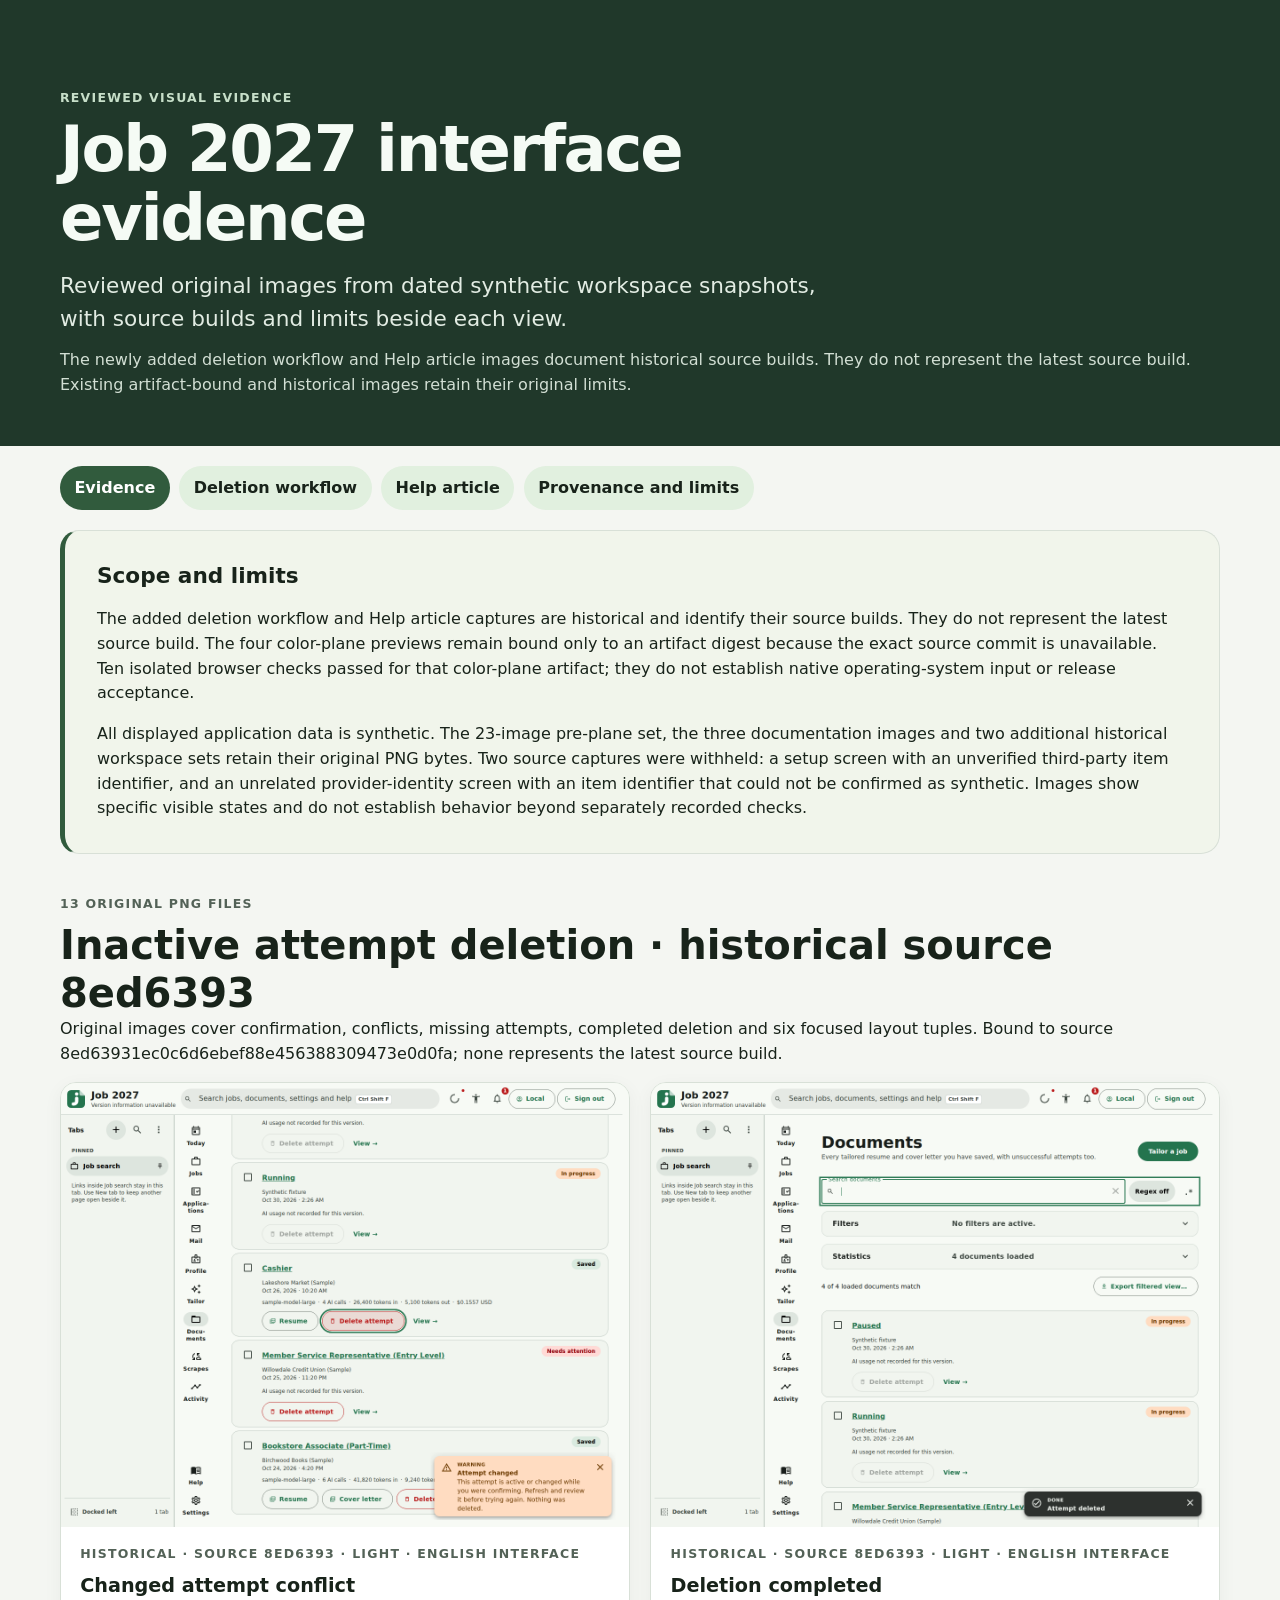
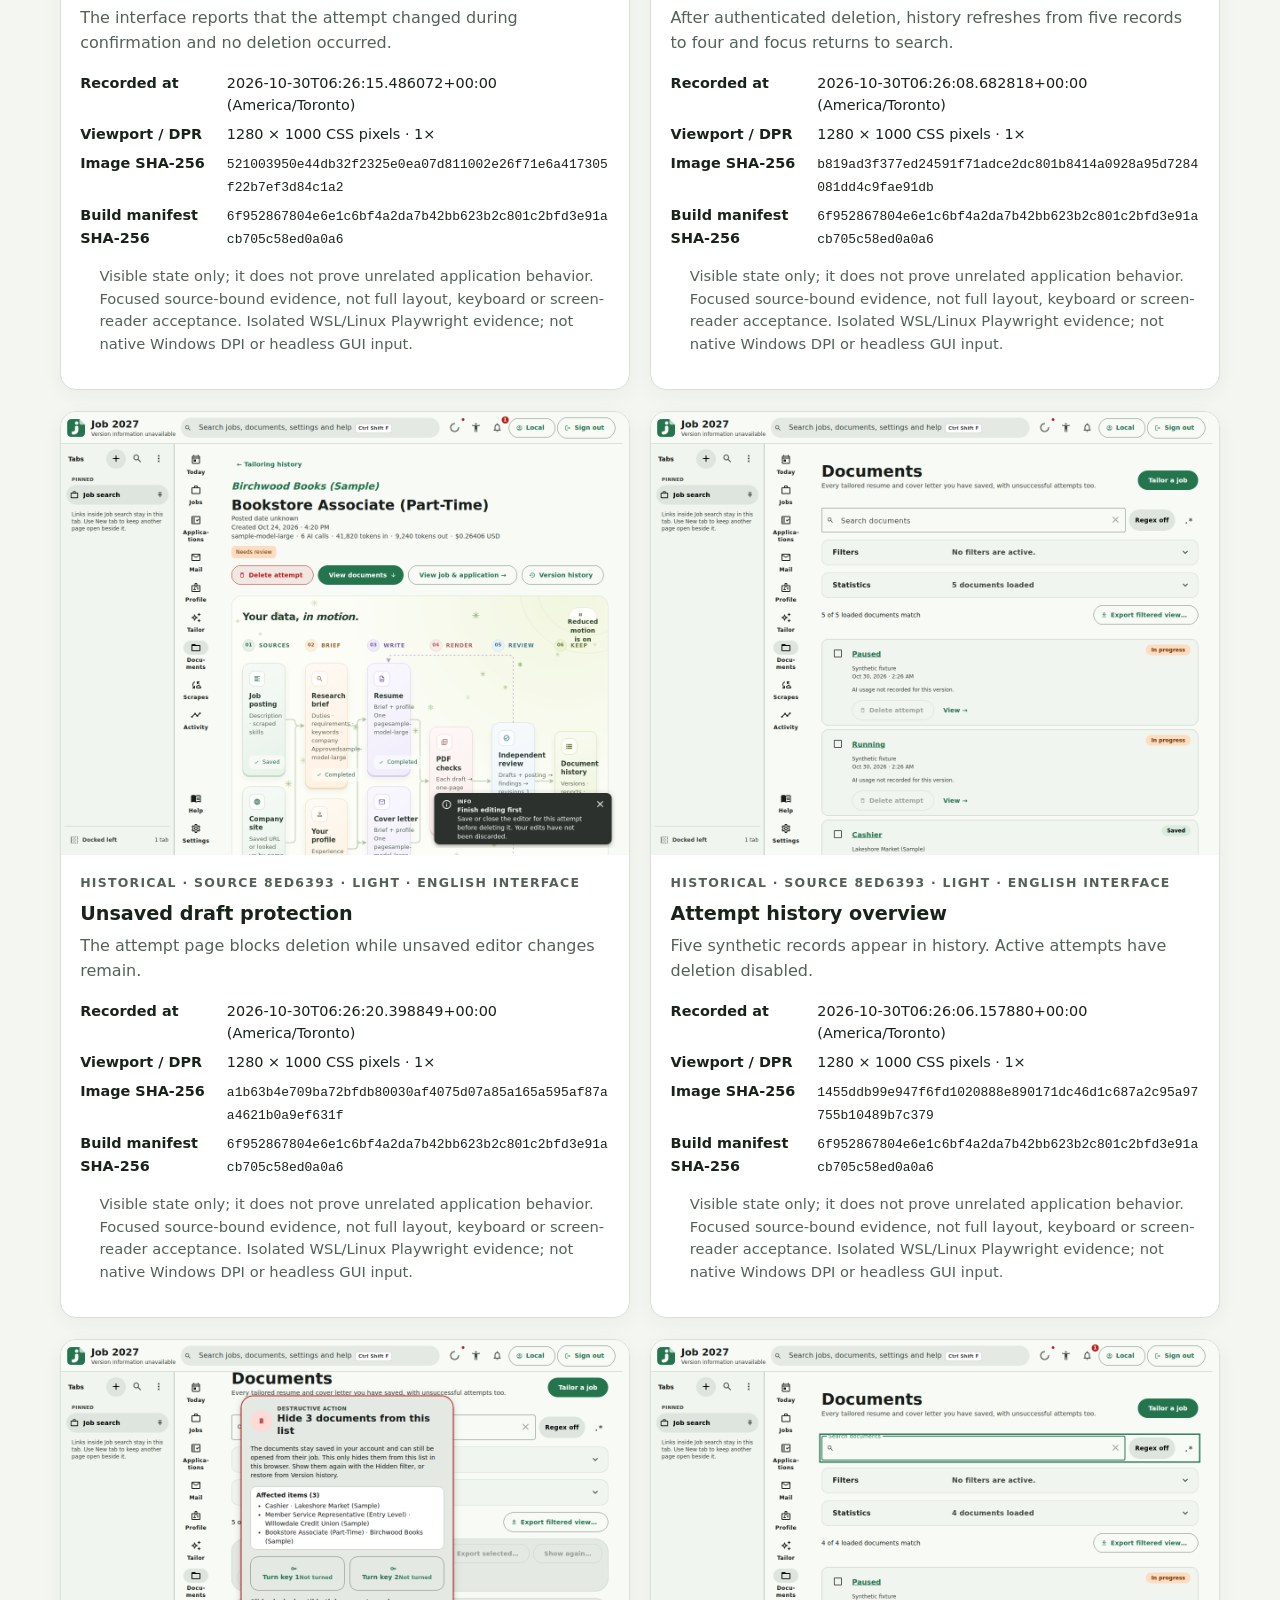
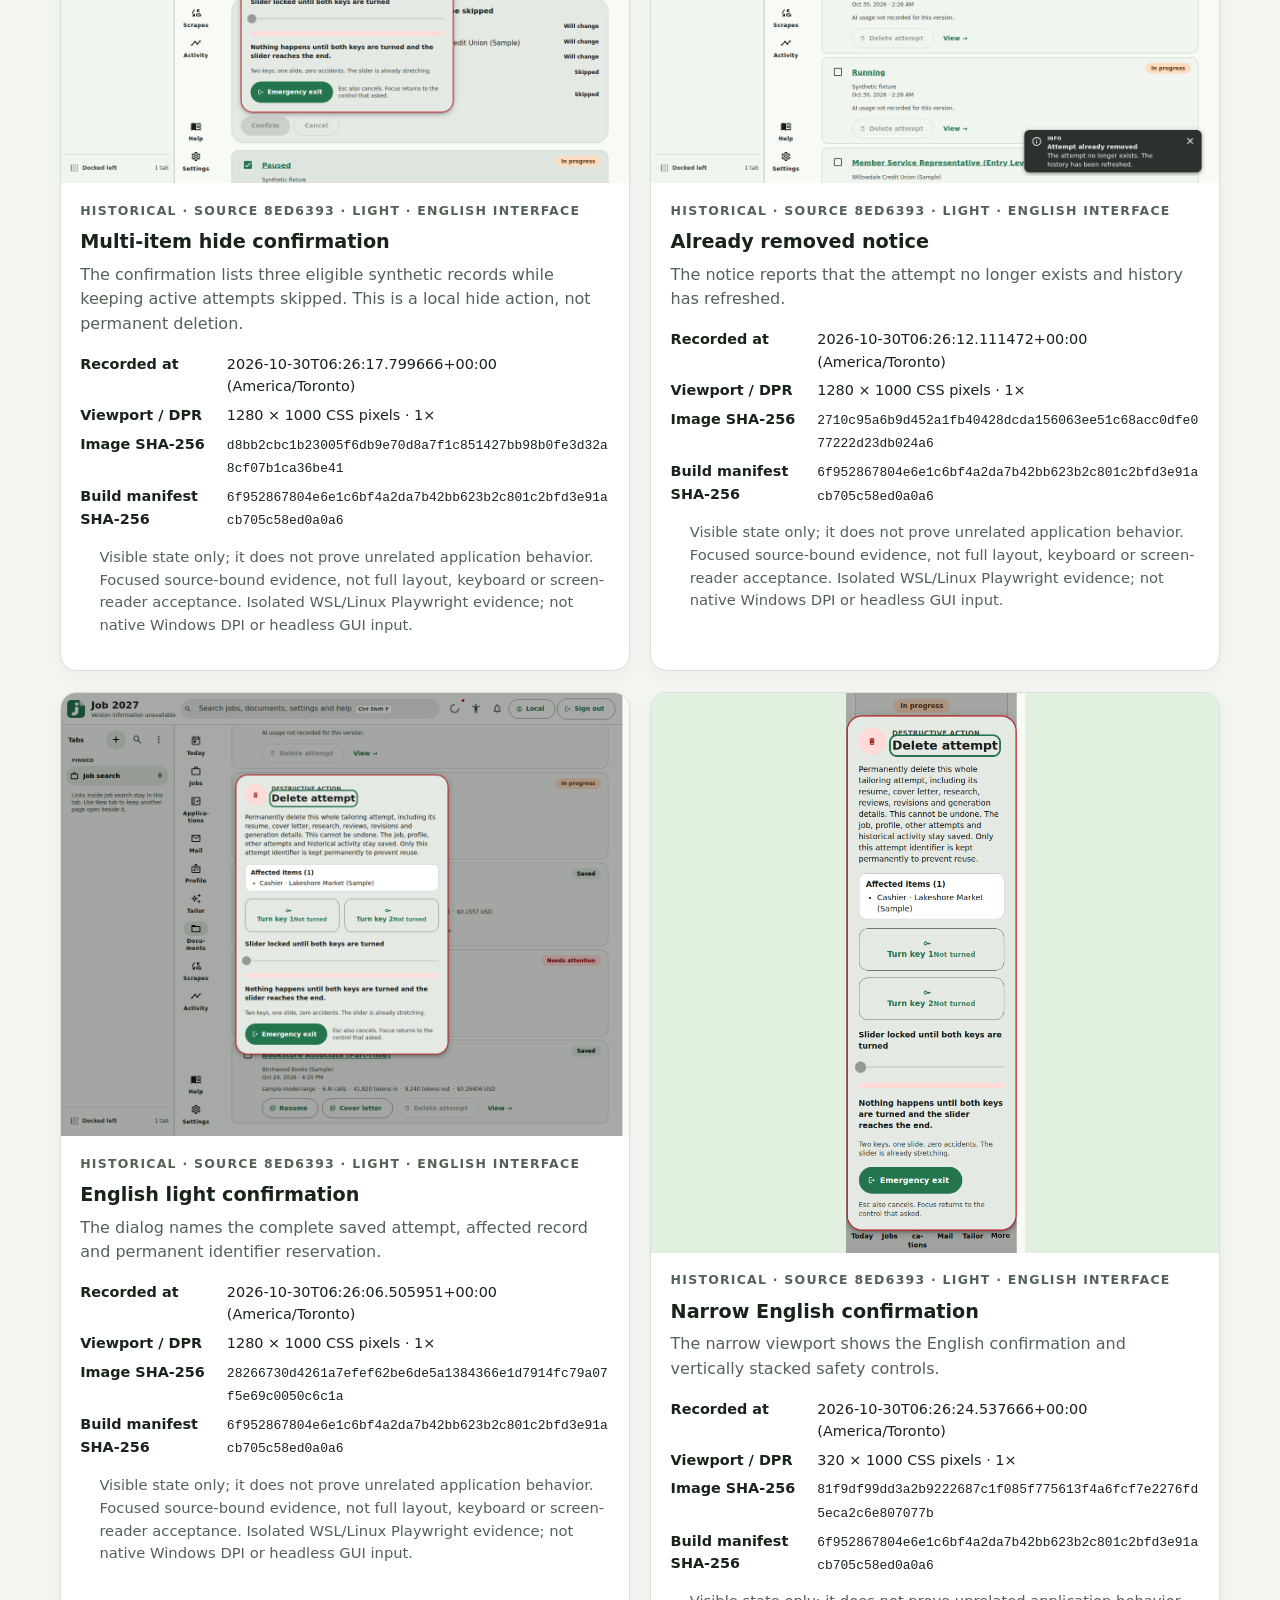
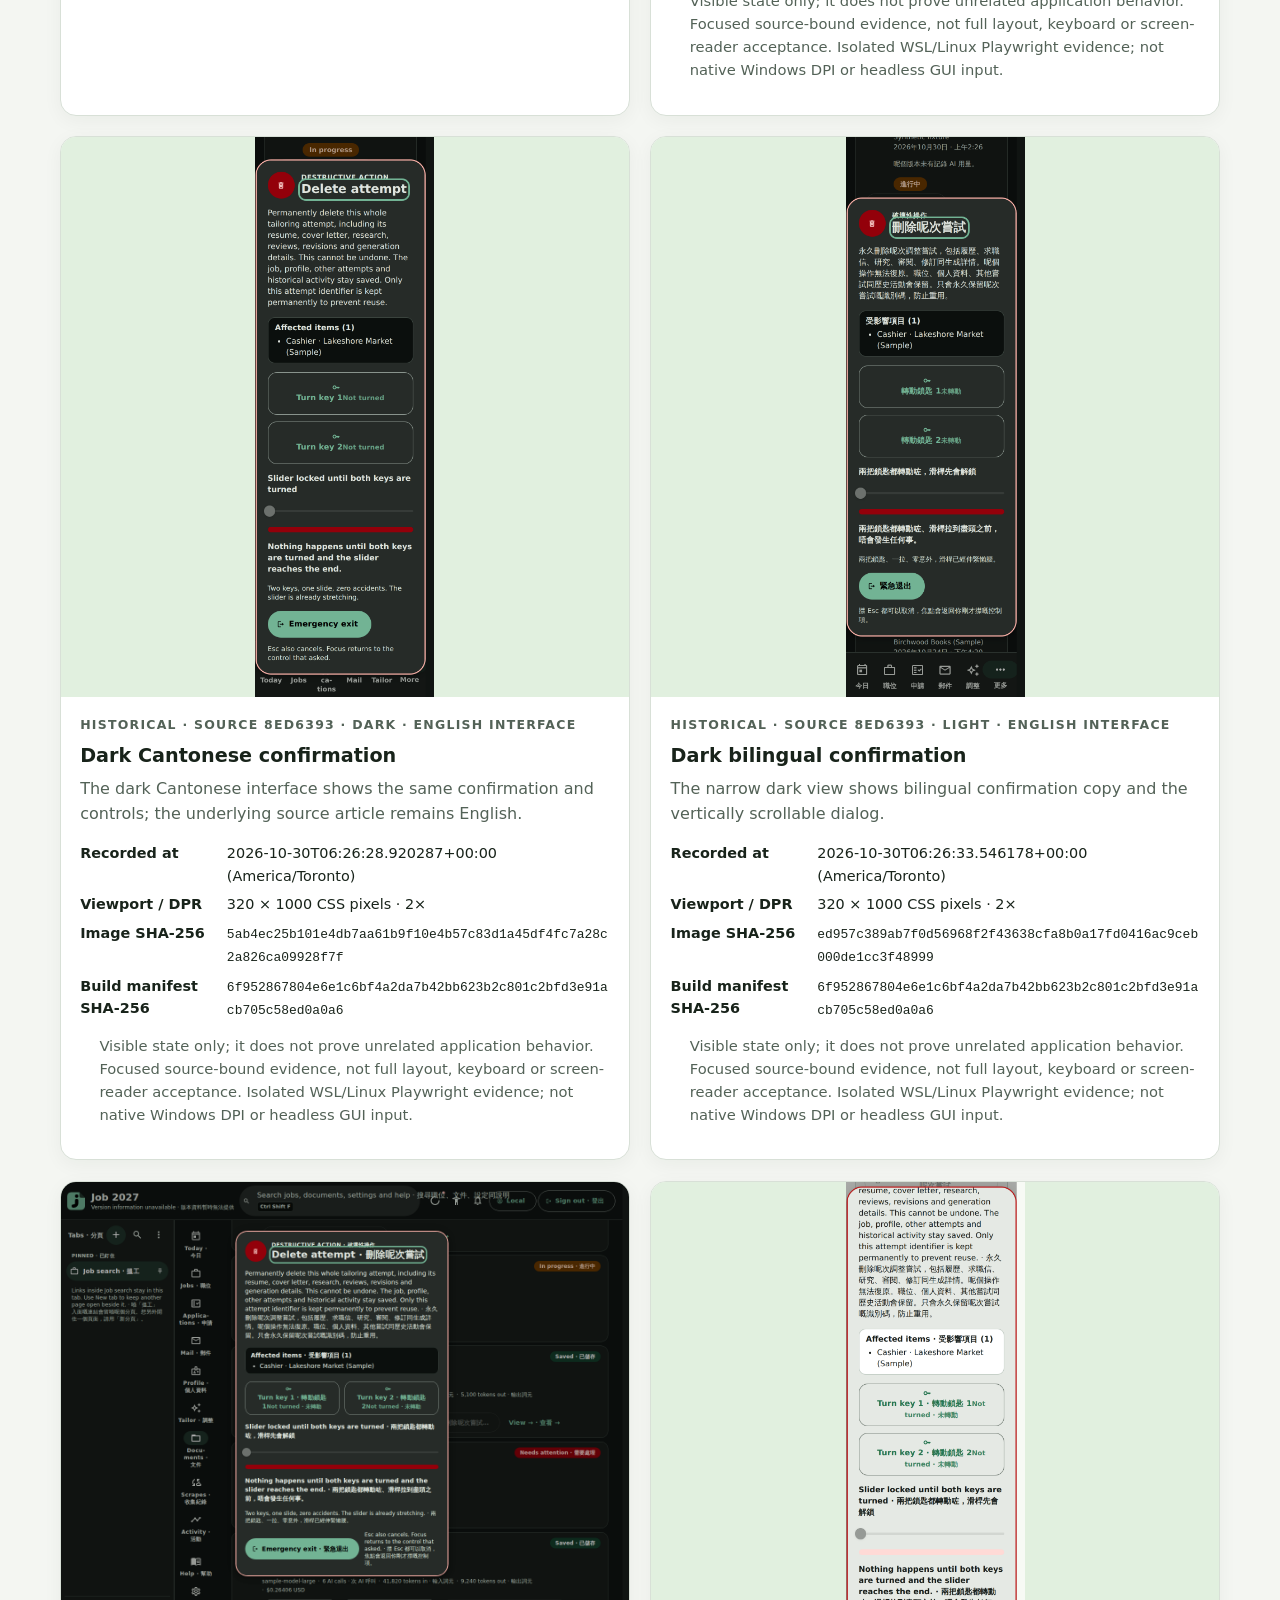
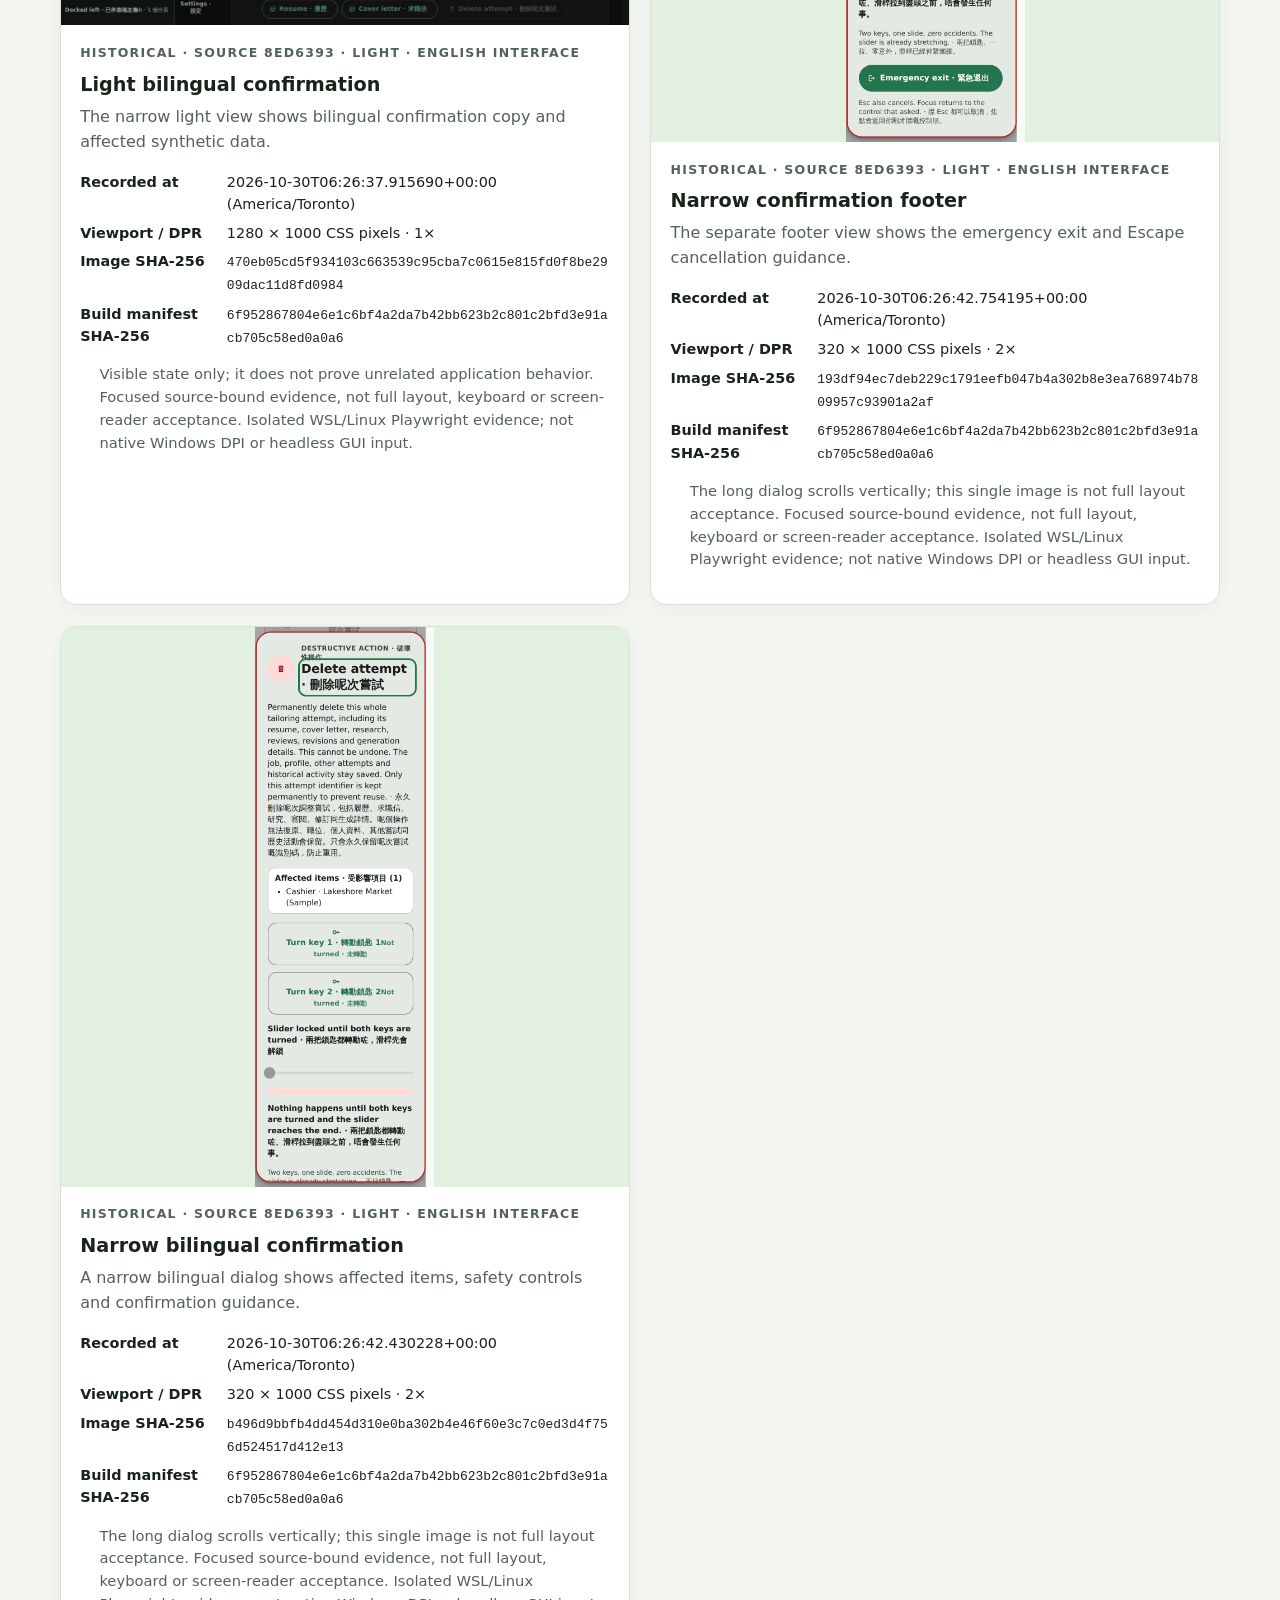
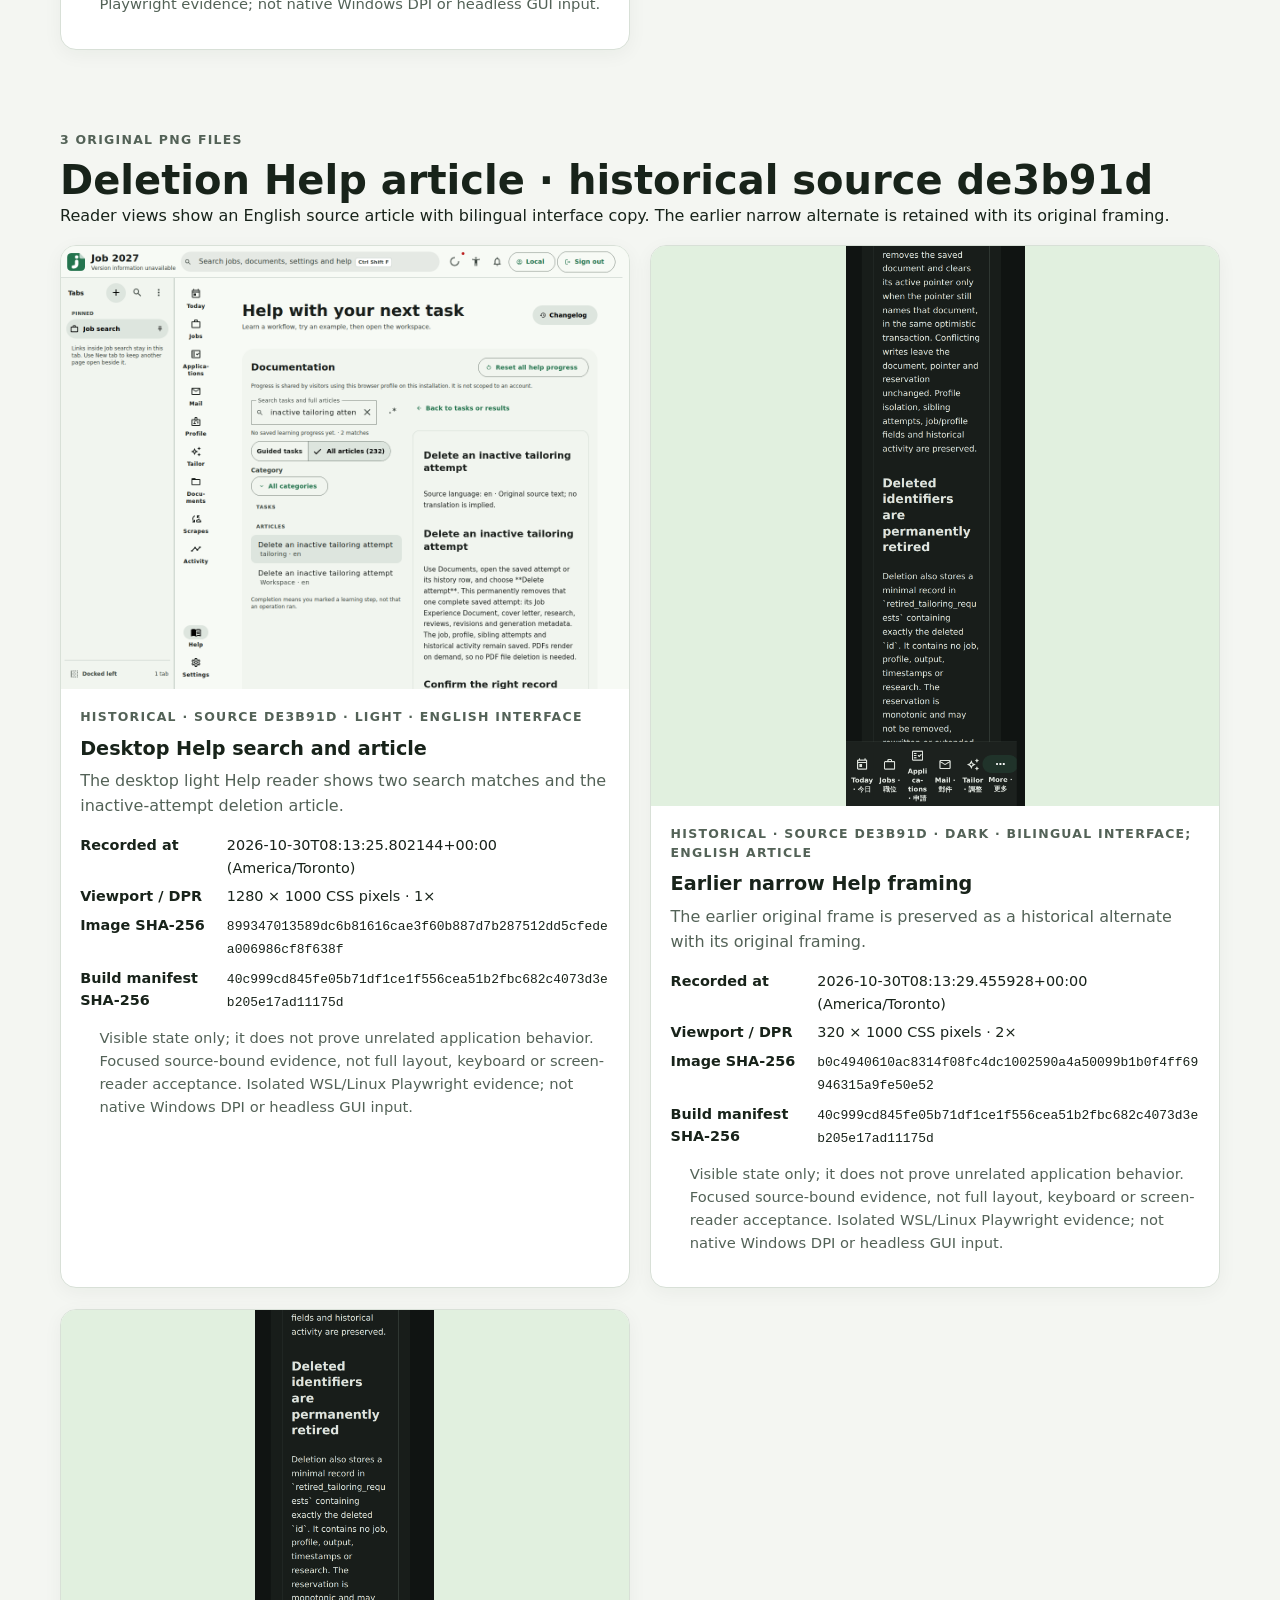
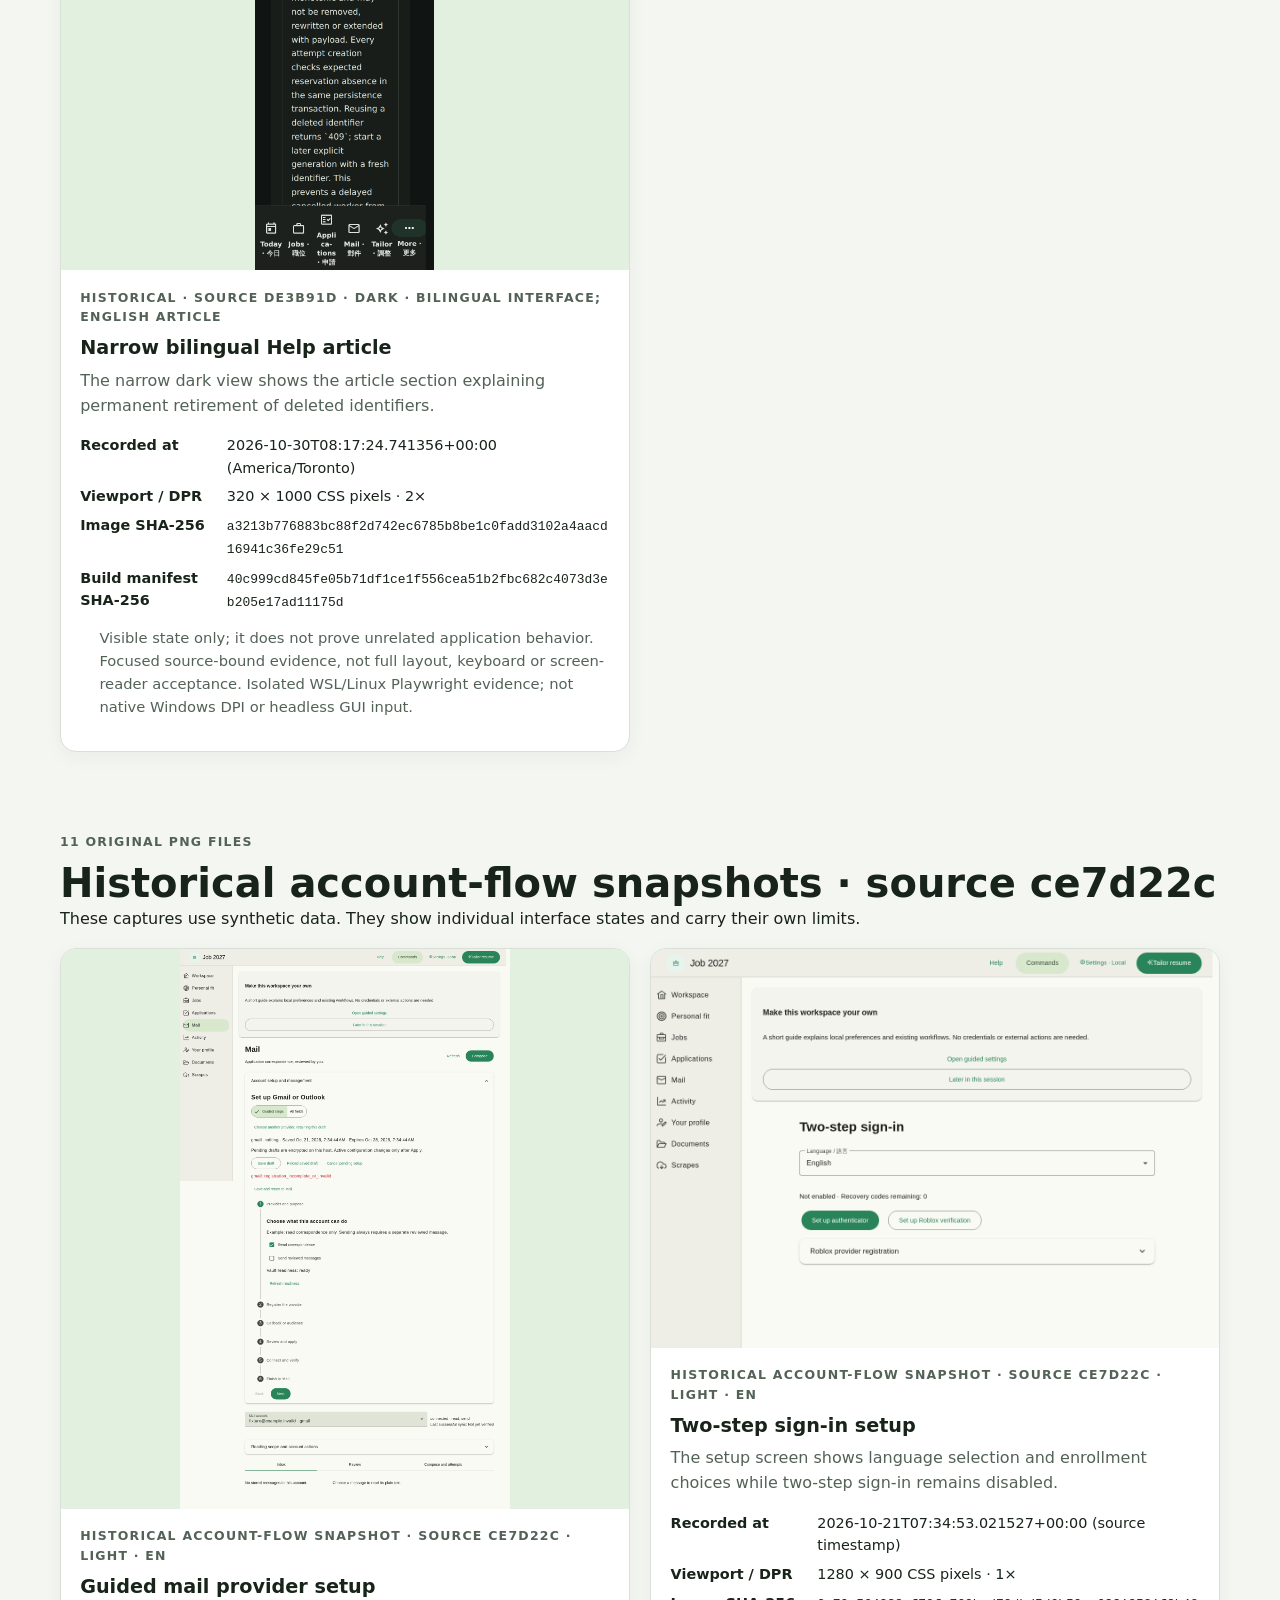
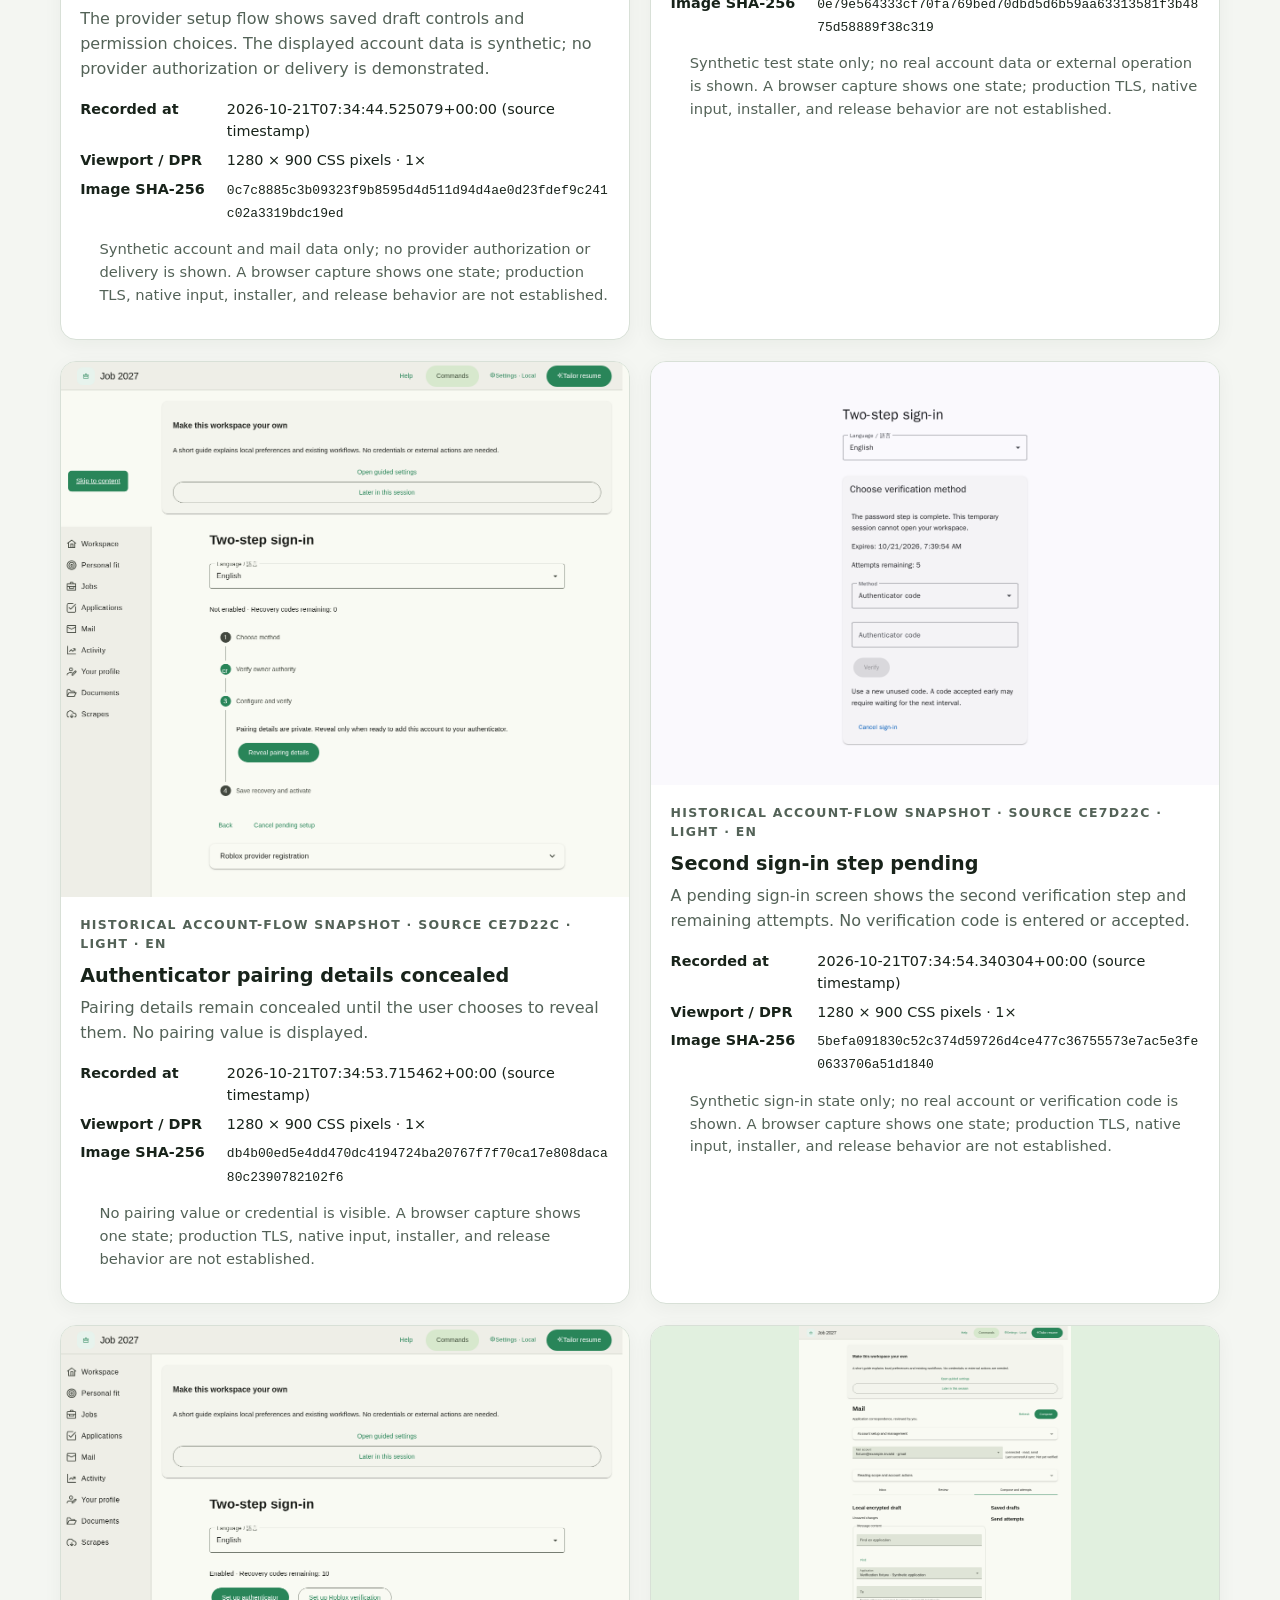
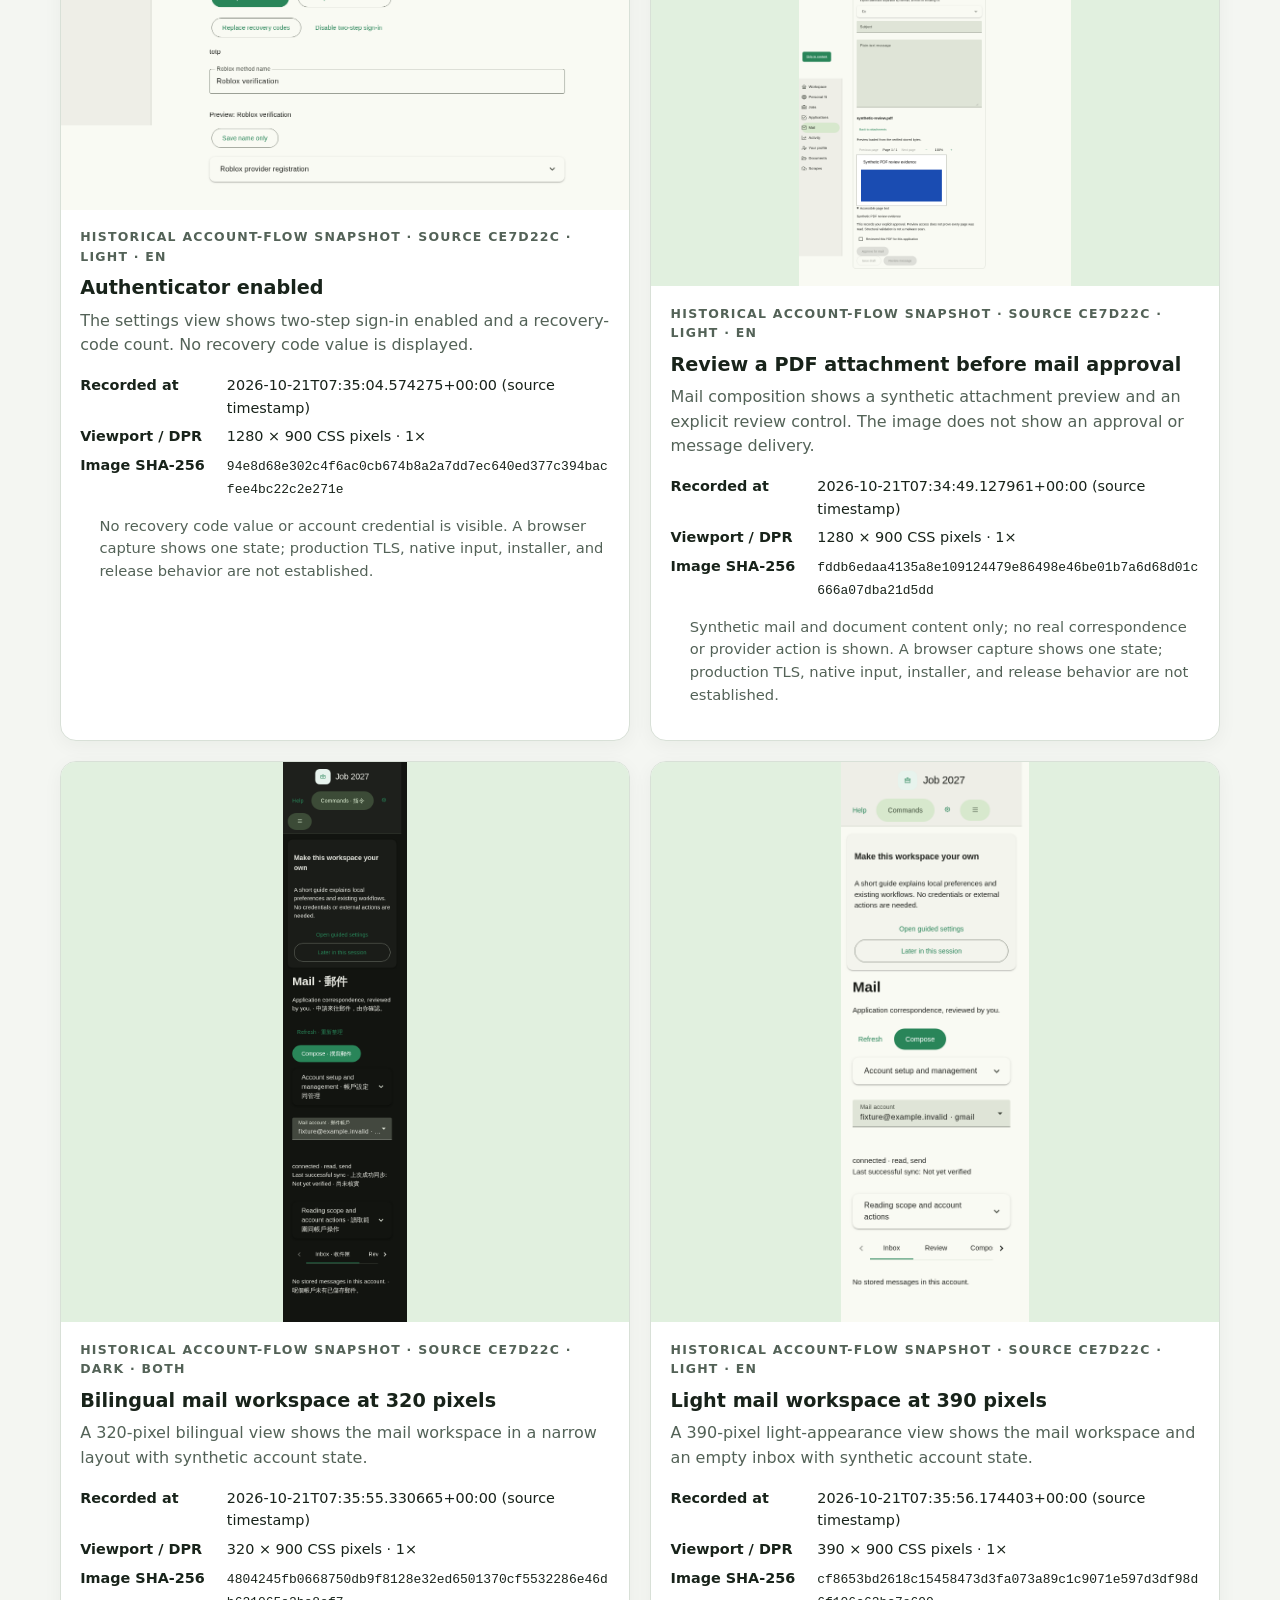
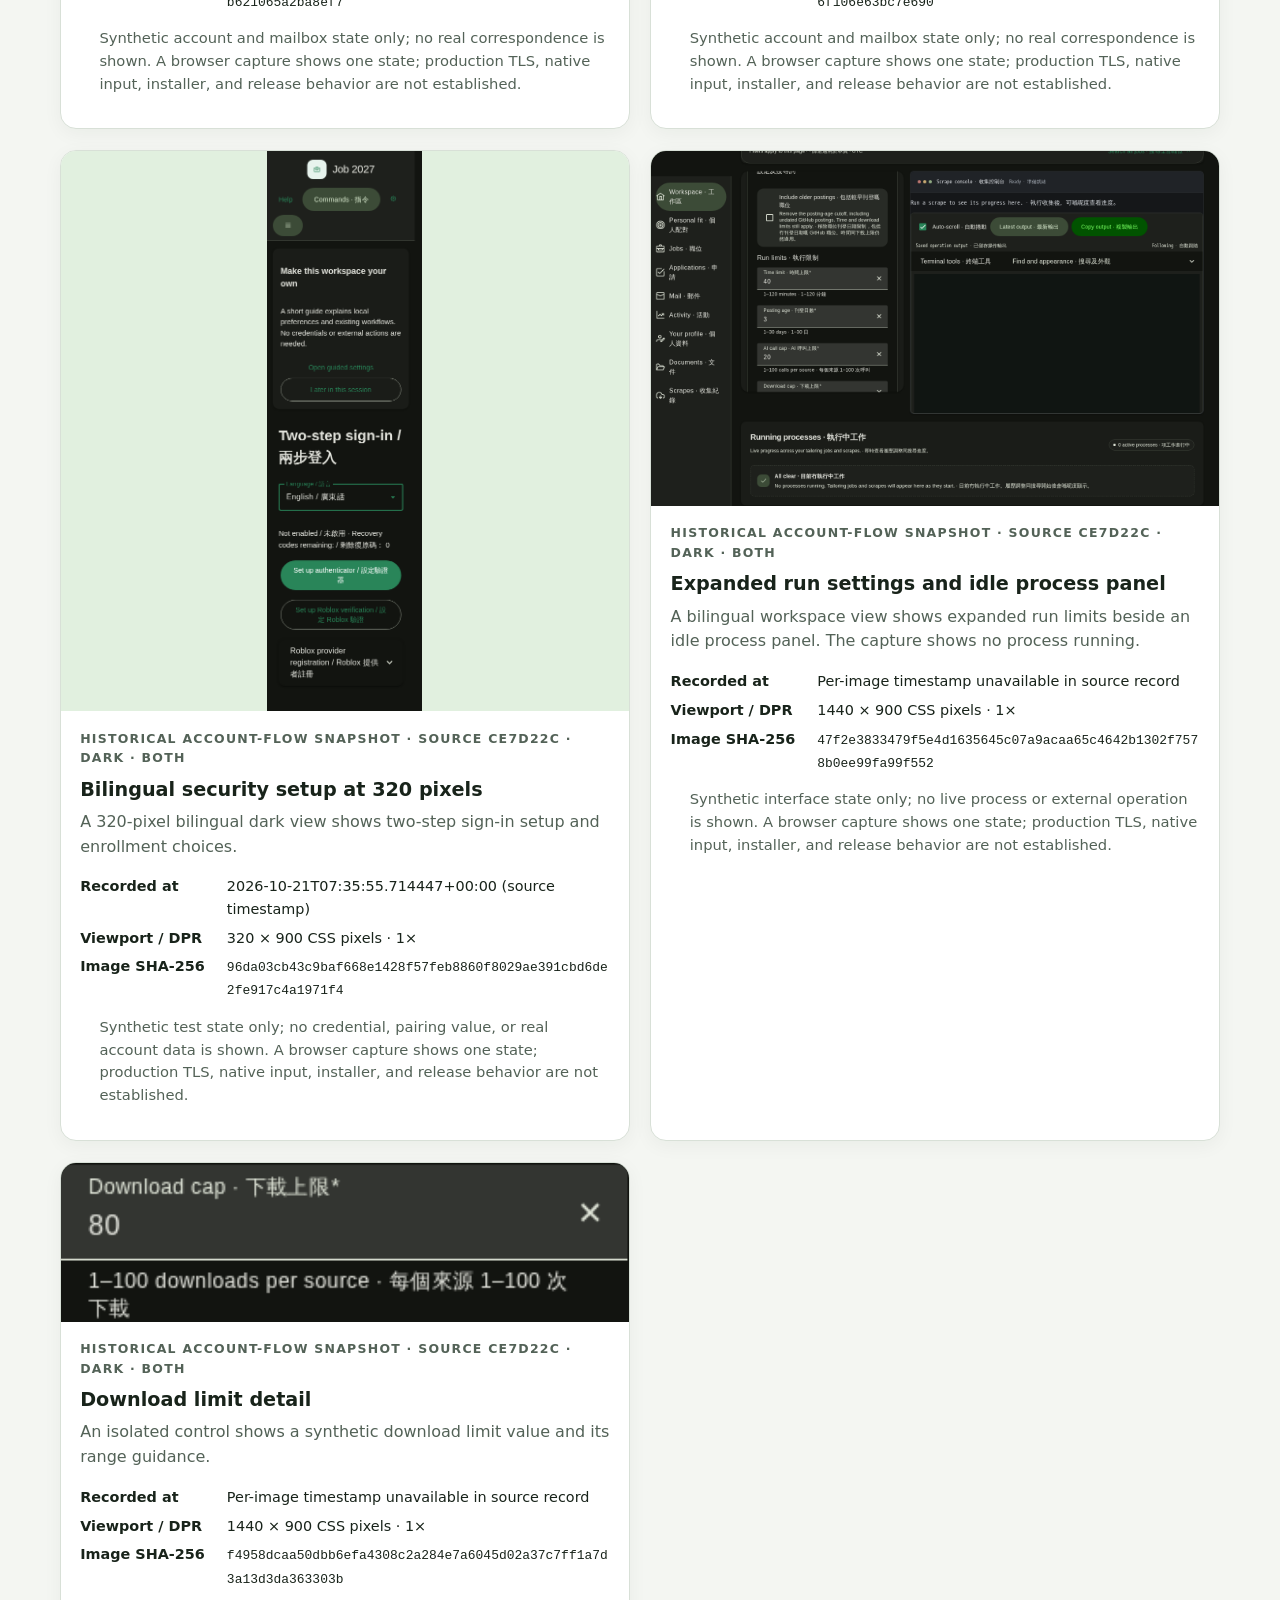
==== commit b11e9ad3: "Add source-bound deletion workflow gallery set Add thirteen deletion workflow captures and three Hel" ====
--- a/docs/index.html
+++ b/docs/index.html
@@ -1,9 +1,9 @@
 <!doctype html>
 <html lang="en"><head><meta charset="utf-8"><meta name="viewport" content="width=device-width, initial-scale=1"><meta name="description" content="Reviewed original Job 2027 interface images with safe provenance and explicit limits."><meta name="color-scheme" content="light dark"><title>Job 2027 evidence gallery</title><link rel="stylesheet" href="gallery.css"><script src="gallery.js" defer></script></head>
-<body><a class="skip-link" href="#evidence">Skip to evidence</a><header class="site-header"><div class="header-inner"><p class="eyebrow">Reviewed visual evidence</p><h1>Job 2027 interface evidence</h1><p class="lede">Reviewed original images from dated synthetic workspace snapshots, with source builds and limits beside each view.</p><p class="source-line">The current source build has no reviewed capture set. All application images shown here are historical, not captures of the latest source. Four color-plane previews are bound to an artifact digest; their exact source commit is unavailable.</p></div></header>
-<main><nav class="page-nav" aria-label="Evidence pages"><a aria-current="page" href="./">Evidence</a><a href="provenance.html">Provenance and limits</a></nav>
-<section class="notice" aria-labelledby="scope-title"><h2 id="scope-title">Scope and limits</h2><p>The latest source build has no captured images in the reviewed inventory. Published application images are historical and identify their source build. The four color-plane previews remain bound only to an artifact digest because the exact source commit is unavailable. Ten isolated browser checks passed for that color-plane artifact; they do not establish native operating-system input or release acceptance.</p><p>All displayed application data is synthetic. The 23-image pre-plane set, the three documentation images and two additional historical workspace sets retain their original PNG bytes. Two source captures were withheld: a setup screen with an unverified third-party item identifier, and an unrelated provider-identity screen with an item identifier that could not be confirmed as synthetic. Images show specific visible states and do not establish behavior beyond separately recorded checks.</p></section>
-<section class="gallery" id="current-flows" aria-labelledby="current-title"><div class="section-heading"><div><p class="eyebrow">11 original PNG files</p><h2 id="current-title">Historical account-flow snapshots · source ce7d22c</h2></div></div><p>These captures use synthetic data. They show individual interface states and carry their own limits.</p><div class="capture-grid"><article class="capture-card" data-search="mail setup provider draft synthetic guided account Guided mail provider setup light en historical account-flow snapshot source ce7d22c">
+<body><a class="skip-link" href="#evidence">Skip to evidence</a><header class="site-header"><div class="header-inner"><p class="eyebrow">Reviewed visual evidence</p><h1>Job 2027 interface evidence</h1><p class="lede">Reviewed original images from dated synthetic workspace snapshots, with source builds and limits beside each view.</p><p class="source-line">The newly added deletion workflow and Help article images document historical source builds. They do not represent the latest source build. Existing artifact-bound and historical images retain their original limits.</p></div></header>
+<main><nav class="page-nav" aria-label="Evidence pages"><a aria-current="page" href="./">Evidence</a><a href="#deletion-workflow">Deletion workflow</a><a href="#help-guidance">Help article</a><a href="provenance.html">Provenance and limits</a></nav>
+<section class="notice" aria-labelledby="scope-title"><h2 id="scope-title">Scope and limits</h2><p>The added deletion workflow and Help article captures are historical and identify their source builds. They do not represent the latest source build. The four color-plane previews remain bound only to an artifact digest because the exact source commit is unavailable. Ten isolated browser checks passed for that color-plane artifact; they do not establish native operating-system input or release acceptance.</p><p>All displayed application data is synthetic. The 23-image pre-plane set, the three documentation images and two additional historical workspace sets retain their original PNG bytes. Two source captures were withheld: a setup screen with an unverified third-party item identifier, and an unrelated provider-identity screen with an item identifier that could not be confirmed as synthetic. Images show specific visible states and do not establish behavior beyond separately recorded checks.</p></section>
+<section class="gallery" id="deletion-workflow" aria-labelledby="deletion-workflow-title"><div class="section-heading"><div><p class="eyebrow">13 original PNG files</p><h2 id="deletion-workflow-title">Inactive attempt deletion · historical source 8ed6393</h2></div></div><p>Original images cover confirmation, conflicts, missing attempts, completed deletion and six focused layout tuples. Bound to source 8ed63931ec0c6d6ebef88e456388309473e0d0fa; none represents the latest source build.</p><div class="capture-grid"><article class="capture-card" data-search="Changed attempt conflict The interface reports that the attempt changed during confirmation and no deletion occurred. 8ed63931ec0c6d6ebef88e456388309473e0d0fa"><a class="image-link" href="captures/deletion-8ed6393/conflict-notice.png"><img src="captures/deletion-8ed6393/conflict-notice.png" width="1280" height="1000" alt="The interface reports that the attempt changed during confirmation and no deletion occurred." loading="lazy"></a><div class="card-copy"><p class="card-kicker">Historical · source 8ed6393 · light · English interface</p><h3>Changed attempt conflict</h3><p>The interface reports that the attempt changed during confirmation and no deletion occurred.</p><dl><dt>Recorded at</dt><dd>2026-10-30T06:26:15.486072+00:00 (America/Toronto)</dd><dt>Viewport / DPR</dt><dd>1280 × 1000 CSS pixels · 1×</dd><dt>Image SHA-256</dt><dd><code>521003950e44db32f2325e0ea07d811002e26f71e6a417305f22b7ef3d84c1a2</code></dd><dt>Build manifest SHA-256</dt><dd><code>6f952867804e6e1c6bf4a2da7b42bb623b2c801c2bfd3e91acb705c58ed0a0a6</code></dd></dl><p class="limits">Visible state only; it does not prove unrelated application behavior. Focused source-bound evidence, not full layout, keyboard or screen-reader acceptance. Isolated WSL/Linux Playwright evidence; not native Windows DPI or headless GUI input.</p></div></article><article class="capture-card" data-search="Deletion completed After authenticated deletion, history refreshes from five records to four and focus returns to search. 8ed63931ec0c6d6ebef88e456388309473e0d0fa"><a class="image-link" href="captures/deletion-8ed6393/deleted-history.png"><img src="captures/deletion-8ed6393/deleted-history.png" width="1280" height="1000" alt="After authenticated deletion, history refreshes from five records to four and focus returns to search." loading="lazy"></a><div class="card-copy"><p class="card-kicker">Historical · source 8ed6393 · light · English interface</p><h3>Deletion completed</h3><p>After authenticated deletion, history refreshes from five records to four and focus returns to search.</p><dl><dt>Recorded at</dt><dd>2026-10-30T06:26:08.682818+00:00 (America/Toronto)</dd><dt>Viewport / DPR</dt><dd>1280 × 1000 CSS pixels · 1×</dd><dt>Image SHA-256</dt><dd><code>b819ad3f377ed24591f71adce2dc801b8414a0928a95d7284081dd4c9fae91db</code></dd><dt>Build manifest SHA-256</dt><dd><code>6f952867804e6e1c6bf4a2da7b42bb623b2c801c2bfd3e91acb705c58ed0a0a6</code></dd></dl><p class="limits">Visible state only; it does not prove unrelated application behavior. Focused source-bound evidence, not full layout, keyboard or screen-reader acceptance. Isolated WSL/Linux Playwright evidence; not native Windows DPI or headless GUI input.</p></div></article><article class="capture-card" data-search="Unsaved draft protection The attempt page blocks deletion while unsaved editor changes remain. 8ed63931ec0c6d6ebef88e456388309473e0d0fa"><a class="image-link" href="captures/deletion-8ed6393/draft-protected.png"><img src="captures/deletion-8ed6393/draft-protected.png" width="1280" height="1000" alt="The attempt page blocks deletion while unsaved editor changes remain." loading="lazy"></a><div class="card-copy"><p class="card-kicker">Historical · source 8ed6393 · light · English interface</p><h3>Unsaved draft protection</h3><p>The attempt page blocks deletion while unsaved editor changes remain.</p><dl><dt>Recorded at</dt><dd>2026-10-30T06:26:20.398849+00:00 (America/Toronto)</dd><dt>Viewport / DPR</dt><dd>1280 × 1000 CSS pixels · 1×</dd><dt>Image SHA-256</dt><dd><code>a1b63b4e709ba72bfdb80030af4075d07a85a165a595af87aa4621b0a9ef631f</code></dd><dt>Build manifest SHA-256</dt><dd><code>6f952867804e6e1c6bf4a2da7b42bb623b2c801c2bfd3e91acb705c58ed0a0a6</code></dd></dl><p class="limits">Visible state only; it does not prove unrelated application behavior. Focused source-bound evidence, not full layout, keyboard or screen-reader acceptance. Isolated WSL/Linux Playwright evidence; not native Windows DPI or headless GUI input.</p></div></article><article class="capture-card" data-search="Attempt history overview Five synthetic records appear in history. Active attempts have deletion disabled. 8ed63931ec0c6d6ebef88e456388309473e0d0fa"><a class="image-link" href="captures/deletion-8ed6393/history-overview.png"><img src="captures/deletion-8ed6393/history-overview.png" width="1280" height="1000" alt="Five synthetic records appear in history. Active attempts have deletion disabled." loading="lazy"></a><div class="card-copy"><p class="card-kicker">Historical · source 8ed6393 · light · English interface</p><h3>Attempt history overview</h3><p>Five synthetic records appear in history. Active attempts have deletion disabled.</p><dl><dt>Recorded at</dt><dd>2026-10-30T06:26:06.157880+00:00 (America/Toronto)</dd><dt>Viewport / DPR</dt><dd>1280 × 1000 CSS pixels · 1×</dd><dt>Image SHA-256</dt><dd><code>1455ddb99e947f6fd1020888e890171dc46d1c687a2c95a97755b10489b7c379</code></dd><dt>Build manifest SHA-256</dt><dd><code>6f952867804e6e1c6bf4a2da7b42bb623b2c801c2bfd3e91acb705c58ed0a0a6</code></dd></dl><p class="limits">Visible state only; it does not prove unrelated application behavior. Focused source-bound evidence, not full layout, keyboard or screen-reader acceptance. Isolated WSL/Linux Playwright evidence; not native Windows DPI or headless GUI input.</p></div></article><article class="capture-card" data-search="Multi-item hide confirmation The confirmation lists three eligible synthetic records while keeping active attempts skipped. This is a local hide action, not permanent deletion. 8ed63931ec0c6d6ebef88e456388309473e0d0fa"><a class="image-link" href="captures/deletion-8ed6393/many-items-confirmation.png"><img src="captures/deletion-8ed6393/many-items-confirmation.png" width="1280" height="1000" alt="The confirmation lists three eligible synthetic records while keeping active attempts skipped. This is a local hide action, not permanent deletion." loading="lazy"></a><div class="card-copy"><p class="card-kicker">Historical · source 8ed6393 · light · English interface</p><h3>Multi-item hide confirmation</h3><p>The confirmation lists three eligible synthetic records while keeping active attempts skipped. This is a local hide action, not permanent deletion.</p><dl><dt>Recorded at</dt><dd>2026-10-30T06:26:17.799666+00:00 (America/Toronto)</dd><dt>Viewport / DPR</dt><dd>1280 × 1000 CSS pixels · 1×</dd><dt>Image SHA-256</dt><dd><code>d8bb2cbc1b23005f6db9e70d8a7f1c851427bb98b0fe3d32a8cf07b1ca36be41</code></dd><dt>Build manifest SHA-256</dt><dd><code>6f952867804e6e1c6bf4a2da7b42bb623b2c801c2bfd3e91acb705c58ed0a0a6</code></dd></dl><p class="limits">Visible state only; it does not prove unrelated application behavior. Focused source-bound evidence, not full layout, keyboard or screen-reader acceptance. Isolated WSL/Linux Playwright evidence; not native Windows DPI or headless GUI input.</p></div></article><article class="capture-card" data-search="Already removed notice The notice reports that the attempt no longer exists and history has refreshed. 8ed63931ec0c6d6ebef88e456388309473e0d0fa"><a class="image-link" href="captures/deletion-8ed6393/missing-notice.png"><img src="captures/deletion-8ed6393/missing-notice.png" width="1280" height="1000" alt="The notice reports that the attempt no longer exists and history has refreshed." loading="lazy"></a><div class="card-copy"><p class="card-kicker">Historical · source 8ed6393 · light · English interface</p><h3>Already removed notice</h3><p>The notice reports that the attempt no longer exists and history has refreshed.</p><dl><dt>Recorded at</dt><dd>2026-10-30T06:26:12.111472+00:00 (America/Toronto)</dd><dt>Viewport / DPR</dt><dd>1280 × 1000 CSS pixels · 1×</dd><dt>Image SHA-256</dt><dd><code>2710c95a6b9d452a1fb40428dcda156063ee51c68acc0dfe077222d23db024a6</code></dd><dt>Build manifest SHA-256</dt><dd><code>6f952867804e6e1c6bf4a2da7b42bb623b2c801c2bfd3e91acb705c58ed0a0a6</code></dd></dl><p class="limits">Visible state only; it does not prove unrelated application behavior. Focused source-bound evidence, not full layout, keyboard or screen-reader acceptance. Isolated WSL/Linux Playwright evidence; not native Windows DPI or headless GUI input.</p></div></article><article class="capture-card" data-search="English light confirmation The dialog names the complete saved attempt, affected record and permanent identifier reservation. 8ed63931ec0c6d6ebef88e456388309473e0d0fa"><a class="image-link" href="captures/deletion-8ed6393/tuple-1-confirmation.png"><img src="captures/deletion-8ed6393/tuple-1-confirmation.png" width="1280" height="1000" alt="The dialog names the complete saved attempt, affected record and permanent identifier reservation." loading="lazy"></a><div class="card-copy"><p class="card-kicker">Historical · source 8ed6393 · light · English interface</p><h3>English light confirmation</h3><p>The dialog names the complete saved attempt, affected record and permanent identifier reservation.</p><dl><dt>Recorded at</dt><dd>2026-10-30T06:26:06.505951+00:00 (America/Toronto)</dd><dt>Viewport / DPR</dt><dd>1280 × 1000 CSS pixels · 1×</dd><dt>Image SHA-256</dt><dd><code>28266730d4261a7efef62be6de5a1384366e1d7914fc79a07f5e69c0050c6c1a</code></dd><dt>Build manifest SHA-256</dt><dd><code>6f952867804e6e1c6bf4a2da7b42bb623b2c801c2bfd3e91acb705c58ed0a0a6</code></dd></dl><p class="limits">Visible state only; it does not prove unrelated application behavior. Focused source-bound evidence, not full layout, keyboard or screen-reader acceptance. Isolated WSL/Linux Playwright evidence; not native Windows DPI or headless GUI input.</p></div></article><article class="capture-card" data-search="Narrow English confirmation The narrow viewport shows the English confirmation and vertically stacked safety controls. 8ed63931ec0c6d6ebef88e456388309473e0d0fa"><a class="image-link" href="captures/deletion-8ed6393/tuple-2-confirmation.png"><img src="captures/deletion-8ed6393/tuple-2-confirmation.png" width="320" height="1000" alt="The narrow viewport shows the English confirmation and vertically stacked safety controls." loading="lazy"></a><div class="card-copy"><p class="card-kicker">Historical · source 8ed6393 · light · English interface</p><h3>Narrow English confirmation</h3><p>The narrow viewport shows the English confirmation and vertically stacked safety controls.</p><dl><dt>Recorded at</dt><dd>2026-10-30T06:26:24.537666+00:00 (America/Toronto)</dd><dt>Viewport / DPR</dt><dd>320 × 1000 CSS pixels · 1×</dd><dt>Image SHA-256</dt><dd><code>81f9df99dd3a2b9222687c1f085f775613f4a6fcf7e2276fd5eca2c6e807077b</code></dd><dt>Build manifest SHA-256</dt><dd><code>6f952867804e6e1c6bf4a2da7b42bb623b2c801c2bfd3e91acb705c58ed0a0a6</code></dd></dl><p class="limits">Visible state only; it does not prove unrelated application behavior. Focused source-bound evidence, not full layout, keyboard or screen-reader acceptance. Isolated WSL/Linux Playwright evidence; not native Windows DPI or headless GUI input.</p></div></article><article class="capture-card" data-search="Dark Cantonese confirmation The dark Cantonese interface shows the same confirmation and controls; the underlying source article remains English. 8ed63931ec0c6d6ebef88e456388309473e0d0fa"><a class="image-link" href="captures/deletion-8ed6393/tuple-3-confirmation.png"><img src="captures/deletion-8ed6393/tuple-3-confirmation.png" width="640" height="2000" alt="The dark Cantonese interface shows the same confirmation and controls; the underlying source article remains English." loading="lazy"></a><div class="card-copy"><p class="card-kicker">Historical · source 8ed6393 · dark · English interface</p><h3>Dark Cantonese confirmation</h3><p>The dark Cantonese interface shows the same confirmation and controls; the underlying source article remains English.</p><dl><dt>Recorded at</dt><dd>2026-10-30T06:26:28.920287+00:00 (America/Toronto)</dd><dt>Viewport / DPR</dt><dd>320 × 1000 CSS pixels · 2×</dd><dt>Image SHA-256</dt><dd><code>5ab4ec25b101e4db7aa61b9f10e4b57c83d1a45df4fc7a28c2a826ca09928f7f</code></dd><dt>Build manifest SHA-256</dt><dd><code>6f952867804e6e1c6bf4a2da7b42bb623b2c801c2bfd3e91acb705c58ed0a0a6</code></dd></dl><p class="limits">Visible state only; it does not prove unrelated application behavior. Focused source-bound evidence, not full layout, keyboard or screen-reader acceptance. Isolated WSL/Linux Playwright evidence; not native Windows DPI or headless GUI input.</p></div></article><article class="capture-card" data-search="Dark bilingual confirmation The narrow dark view shows bilingual confirmation copy and the vertically scrollable dialog. 8ed63931ec0c6d6ebef88e456388309473e0d0fa"><a class="image-link" href="captures/deletion-8ed6393/tuple-4-confirmation.png"><img src="captures/deletion-8ed6393/tuple-4-confirmation.png" width="640" height="2000" alt="The narrow dark view shows bilingual confirmation copy and the vertically scrollable dialog." loading="lazy"></a><div class="card-copy"><p class="card-kicker">Historical · source 8ed6393 · light · English interface</p><h3>Dark bilingual confirmation</h3><p>The narrow dark view shows bilingual confirmation copy and the vertically scrollable dialog.</p><dl><dt>Recorded at</dt><dd>2026-10-30T06:26:33.546178+00:00 (America/Toronto)</dd><dt>Viewport / DPR</dt><dd>320 × 1000 CSS pixels · 2×</dd><dt>Image SHA-256</dt><dd><code>ed957c389ab7f0d56968f2f43638cfa8b0a17fd0416ac9ceb000de1cc3f48999</code></dd><dt>Build manifest SHA-256</dt><dd><code>6f952867804e6e1c6bf4a2da7b42bb623b2c801c2bfd3e91acb705c58ed0a0a6</code></dd></dl><p class="limits">Visible state only; it does not prove unrelated application behavior. Focused source-bound evidence, not full layout, keyboard or screen-reader acceptance. Isolated WSL/Linux Playwright evidence; not native Windows DPI or headless GUI input.</p></div></article><article class="capture-card" data-search="Light bilingual confirmation The narrow light view shows bilingual confirmation copy and affected synthetic data. 8ed63931ec0c6d6ebef88e456388309473e0d0fa"><a class="image-link" href="captures/deletion-8ed6393/tuple-5-confirmation.png"><img src="captures/deletion-8ed6393/tuple-5-confirmation.png" width="1280" height="1000" alt="The narrow light view shows bilingual confirmation copy and affected synthetic data." loading="lazy"></a><div class="card-copy"><p class="card-kicker">Historical · source 8ed6393 · light · English interface</p><h3>Light bilingual confirmation</h3><p>The narrow light view shows bilingual confirmation copy and affected synthetic data.</p><dl><dt>Recorded at</dt><dd>2026-10-30T06:26:37.915690+00:00 (America/Toronto)</dd><dt>Viewport / DPR</dt><dd>1280 × 1000 CSS pixels · 1×</dd><dt>Image SHA-256</dt><dd><code>470eb05cd5f934103c663539c95cba7c0615e815fd0f8be2909dac11d8fd0984</code></dd><dt>Build manifest SHA-256</dt><dd><code>6f952867804e6e1c6bf4a2da7b42bb623b2c801c2bfd3e91acb705c58ed0a0a6</code></dd></dl><p class="limits">Visible state only; it does not prove unrelated application behavior. Focused source-bound evidence, not full layout, keyboard or screen-reader acceptance. Isolated WSL/Linux Playwright evidence; not native Windows DPI or headless GUI input.</p></div></article><article class="capture-card" data-search="Narrow confirmation footer The separate footer view shows the emergency exit and Escape cancellation guidance. 8ed63931ec0c6d6ebef88e456388309473e0d0fa"><a class="image-link" href="captures/deletion-8ed6393/tuple-6-confirmation-footer.png"><img src="captures/deletion-8ed6393/tuple-6-confirmation-footer.png" width="640" height="2000" alt="The separate footer view shows the emergency exit and Escape cancellation guidance." loading="lazy"></a><div class="card-copy"><p class="card-kicker">Historical · source 8ed6393 · light · English interface</p><h3>Narrow confirmation footer</h3><p>The separate footer view shows the emergency exit and Escape cancellation guidance.</p><dl><dt>Recorded at</dt><dd>2026-10-30T06:26:42.754195+00:00 (America/Toronto)</dd><dt>Viewport / DPR</dt><dd>320 × 1000 CSS pixels · 2×</dd><dt>Image SHA-256</dt><dd><code>193df94ec7deb229c1791eefb047b4a302b8e3ea768974b7809957c93901a2af</code></dd><dt>Build manifest SHA-256</dt><dd><code>6f952867804e6e1c6bf4a2da7b42bb623b2c801c2bfd3e91acb705c58ed0a0a6</code></dd></dl><p class="limits">The long dialog scrolls vertically; this single image is not full layout acceptance. Focused source-bound evidence, not full layout, keyboard or screen-reader acceptance. Isolated WSL/Linux Playwright evidence; not native Windows DPI or headless GUI input.</p></div></article><article class="capture-card" data-search="Narrow bilingual confirmation A narrow bilingual dialog shows affected items, safety controls and confirmation guidance. 8ed63931ec0c6d6ebef88e456388309473e0d0fa"><a class="image-link" href="captures/deletion-8ed6393/tuple-6-confirmation.png"><img src="captures/deletion-8ed6393/tuple-6-confirmation.png" width="640" height="2000" alt="A narrow bilingual dialog shows affected items, safety controls and confirmation guidance." loading="lazy"></a><div class="card-copy"><p class="card-kicker">Historical · source 8ed6393 · light · English interface</p><h3>Narrow bilingual confirmation</h3><p>A narrow bilingual dialog shows affected items, safety controls and confirmation guidance.</p><dl><dt>Recorded at</dt><dd>2026-10-30T06:26:42.430228+00:00 (America/Toronto)</dd><dt>Viewport / DPR</dt><dd>320 × 1000 CSS pixels · 2×</dd><dt>Image SHA-256</dt><dd><code>b496d9bbfb4dd454d310e0ba302b4e46f60e3c7c0ed3d4f756d524517d412e13</code></dd><dt>Build manifest SHA-256</dt><dd><code>6f952867804e6e1c6bf4a2da7b42bb623b2c801c2bfd3e91acb705c58ed0a0a6</code></dd></dl><p class="limits">The long dialog scrolls vertically; this single image is not full layout acceptance. Focused source-bound evidence, not full layout, keyboard or screen-reader acceptance. Isolated WSL/Linux Playwright evidence; not native Windows DPI or headless GUI input.</p></div></article></div></section><section class="gallery" id="help-guidance" aria-labelledby="help-guidance-title"><div class="section-heading"><div><p class="eyebrow">3 original PNG files</p><h2 id="help-guidance-title">Deletion Help article · historical source de3b91d</h2></div></div><p>Reader views show an English source article with bilingual interface copy. The earlier narrow alternate is retained with its original framing.</p><div class="capture-grid"><article class="capture-card" data-search="Desktop Help search and article The desktop light Help reader shows two search matches and the inactive-attempt deletion article. de3b91d398dd1e86c12ffbc5bf5ce31db43c0908"><a class="image-link" href="captures/help-de3b91d/help-desktop-en-light.png"><img src="captures/help-de3b91d/help-desktop-en-light.png" width="1280" height="1000" alt="The desktop light Help reader shows two search matches and the inactive-attempt deletion article." loading="lazy"></a><div class="card-copy"><p class="card-kicker">Historical · source de3b91d · light · English interface</p><h3>Desktop Help search and article</h3><p>The desktop light Help reader shows two search matches and the inactive-attempt deletion article.</p><dl><dt>Recorded at</dt><dd>2026-10-30T08:13:25.802144+00:00 (America/Toronto)</dd><dt>Viewport / DPR</dt><dd>1280 × 1000 CSS pixels · 1×</dd><dt>Image SHA-256</dt><dd><code>899347013589dc6b81616cae3f60b887d7b287512dd5cfedea006986cf8f638f</code></dd><dt>Build manifest SHA-256</dt><dd><code>40c999cd845fe05b71df1ce1f556cea51b2fbc682c4073d3eb205e17ad11175d</code></dd></dl><p class="limits">Visible state only; it does not prove unrelated application behavior. Focused source-bound evidence, not full layout, keyboard or screen-reader acceptance. Isolated WSL/Linux Playwright evidence; not native Windows DPI or headless GUI input.</p></div></article><article class="capture-card" data-search="Earlier narrow Help framing The earlier original frame is preserved as a historical alternate with its original framing. de3b91d398dd1e86c12ffbc5bf5ce31db43c0908"><a class="image-link" href="captures/help-de3b91d/help-narrow-bilingual-dark-earlier.png"><img src="captures/help-de3b91d/help-narrow-bilingual-dark-earlier.png" width="640" height="2000" alt="The earlier original frame is preserved as a historical alternate with its original framing." loading="lazy"></a><div class="card-copy"><p class="card-kicker">Historical · source de3b91d · dark · Bilingual interface; English article</p><h3>Earlier narrow Help framing</h3><p>The earlier original frame is preserved as a historical alternate with its original framing.</p><dl><dt>Recorded at</dt><dd>2026-10-30T08:13:29.455928+00:00 (America/Toronto)</dd><dt>Viewport / DPR</dt><dd>320 × 1000 CSS pixels · 2×</dd><dt>Image SHA-256</dt><dd><code>b0c4940610ac8314f08fc4dc1002590a4a50099b1b0f4ff69946315a9fe50e52</code></dd><dt>Build manifest SHA-256</dt><dd><code>40c999cd845fe05b71df1ce1f556cea51b2fbc682c4073d3eb205e17ad11175d</code></dd></dl><p class="limits">Visible state only; it does not prove unrelated application behavior. Focused source-bound evidence, not full layout, keyboard or screen-reader acceptance. Isolated WSL/Linux Playwright evidence; not native Windows DPI or headless GUI input.</p></div></article><article class="capture-card" data-search="Narrow bilingual Help article The narrow dark view shows the article section explaining permanent retirement of deleted identifiers. de3b91d398dd1e86c12ffbc5bf5ce31db43c0908"><a class="image-link" href="captures/help-de3b91d/help-narrow-bilingual-dark.png"><img src="captures/help-de3b91d/help-narrow-bilingual-dark.png" width="640" height="2000" alt="The narrow dark view shows the article section explaining permanent retirement of deleted identifiers." loading="lazy"></a><div class="card-copy"><p class="card-kicker">Historical · source de3b91d · dark · Bilingual interface; English article</p><h3>Narrow bilingual Help article</h3><p>The narrow dark view shows the article section explaining permanent retirement of deleted identifiers.</p><dl><dt>Recorded at</dt><dd>2026-10-30T08:17:24.741356+00:00 (America/Toronto)</dd><dt>Viewport / DPR</dt><dd>320 × 1000 CSS pixels · 2×</dd><dt>Image SHA-256</dt><dd><code>a3213b776883bc88f2d742ec6785b8be1c0fadd3102a4aacd16941c36fe29c51</code></dd><dt>Build manifest SHA-256</dt><dd><code>40c999cd845fe05b71df1ce1f556cea51b2fbc682c4073d3eb205e17ad11175d</code></dd></dl><p class="limits">Visible state only; it does not prove unrelated application behavior. Focused source-bound evidence, not full layout, keyboard or screen-reader acceptance. Isolated WSL/Linux Playwright evidence; not native Windows DPI or headless GUI input.</p></div></article></div></section><section class="gallery" id="current-flows" aria-labelledby="current-title"><div class="section-heading"><div><p class="eyebrow">11 original PNG files</p><h2 id="current-title">Historical account-flow snapshots · source ce7d22c</h2></div></div><p>These captures use synthetic data. They show individual interface states and carry their own limits.</p><div class="capture-grid"><article class="capture-card" data-search="mail setup provider draft synthetic guided account Guided mail provider setup light en historical account-flow snapshot source ce7d22c">
 <a class="image-link" href="captures/current/mail-provider-setup-guided.png"><img src="captures/current/mail-provider-setup-guided.png" width="1280" height="2172" alt="The provider setup flow shows draft controls and permission choices with synthetic data." loading="lazy"></a>
 <div class="card-copy"><p class="card-kicker">Historical account-flow snapshot · source ce7d22c · light · en</p><h3>Guided mail provider setup</h3><p>The provider setup flow shows saved draft controls and permission choices. The displayed account data is synthetic; no provider authorization or delivery is demonstrated.</p><dl><dt>Recorded at</dt><dd>2026-10-21T07:34:44.525079+00:00 (source timestamp)</dd><dt>Viewport / DPR</dt><dd>1280 × 900 CSS pixels · 1×</dd><dt>Image SHA-256</dt><dd><code>0c7c8885c3b09323f9b8595d4d511d94d4ae0d23fdef9c241c02a3319bdc19ed</code></dd></dl><p class="limits">Synthetic account and mail data only; no provider authorization or delivery is shown. A browser capture shows one state; production TLS, native input, installer, and release behavior are not established.</p></div></article><article class="capture-card" data-search="security two-step sign-in enrollment setup language Two-step sign-in setup light en historical account-flow snapshot source ce7d22c">
 <a class="image-link" href="captures/current/two-step-sign-in-overview.png"><img src="captures/current/two-step-sign-in-overview.png" width="1280" height="900" alt="Two-step sign-in setup with language selection and enrollment choices." loading="lazy"></a>
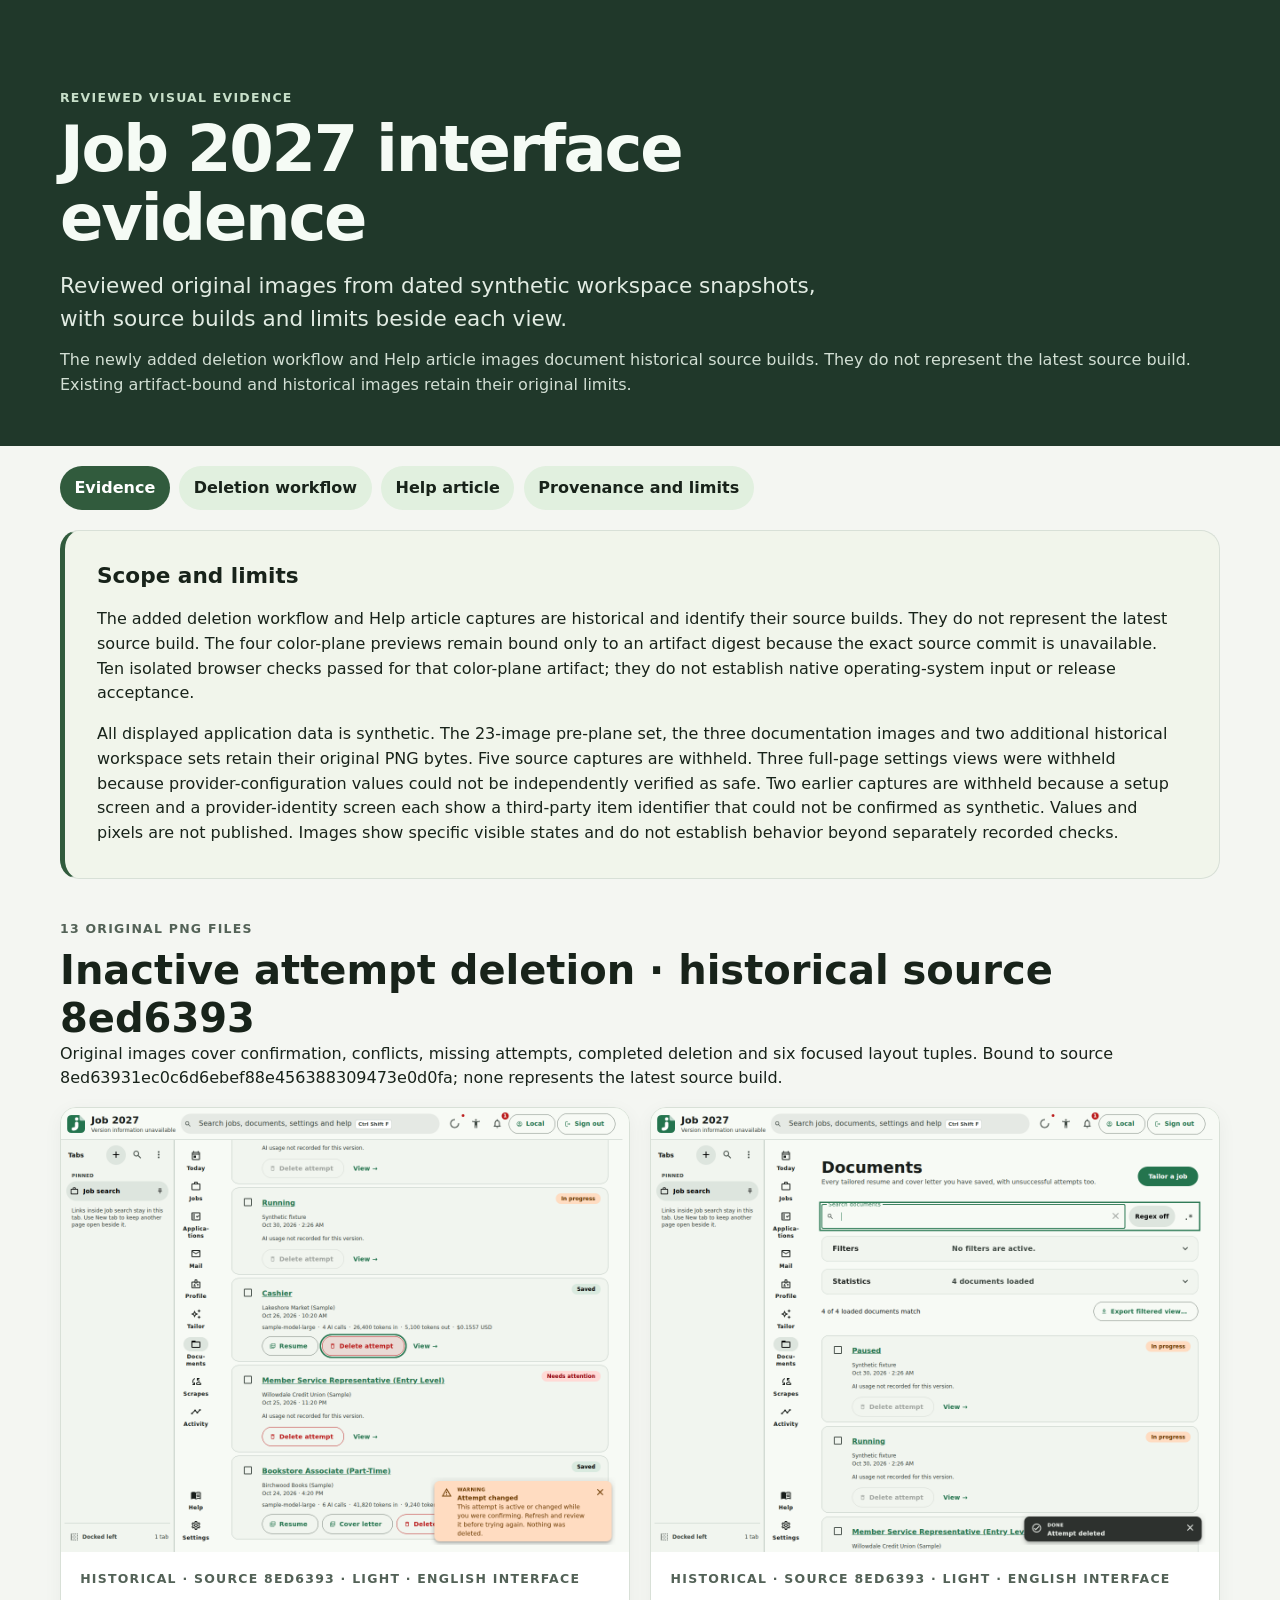
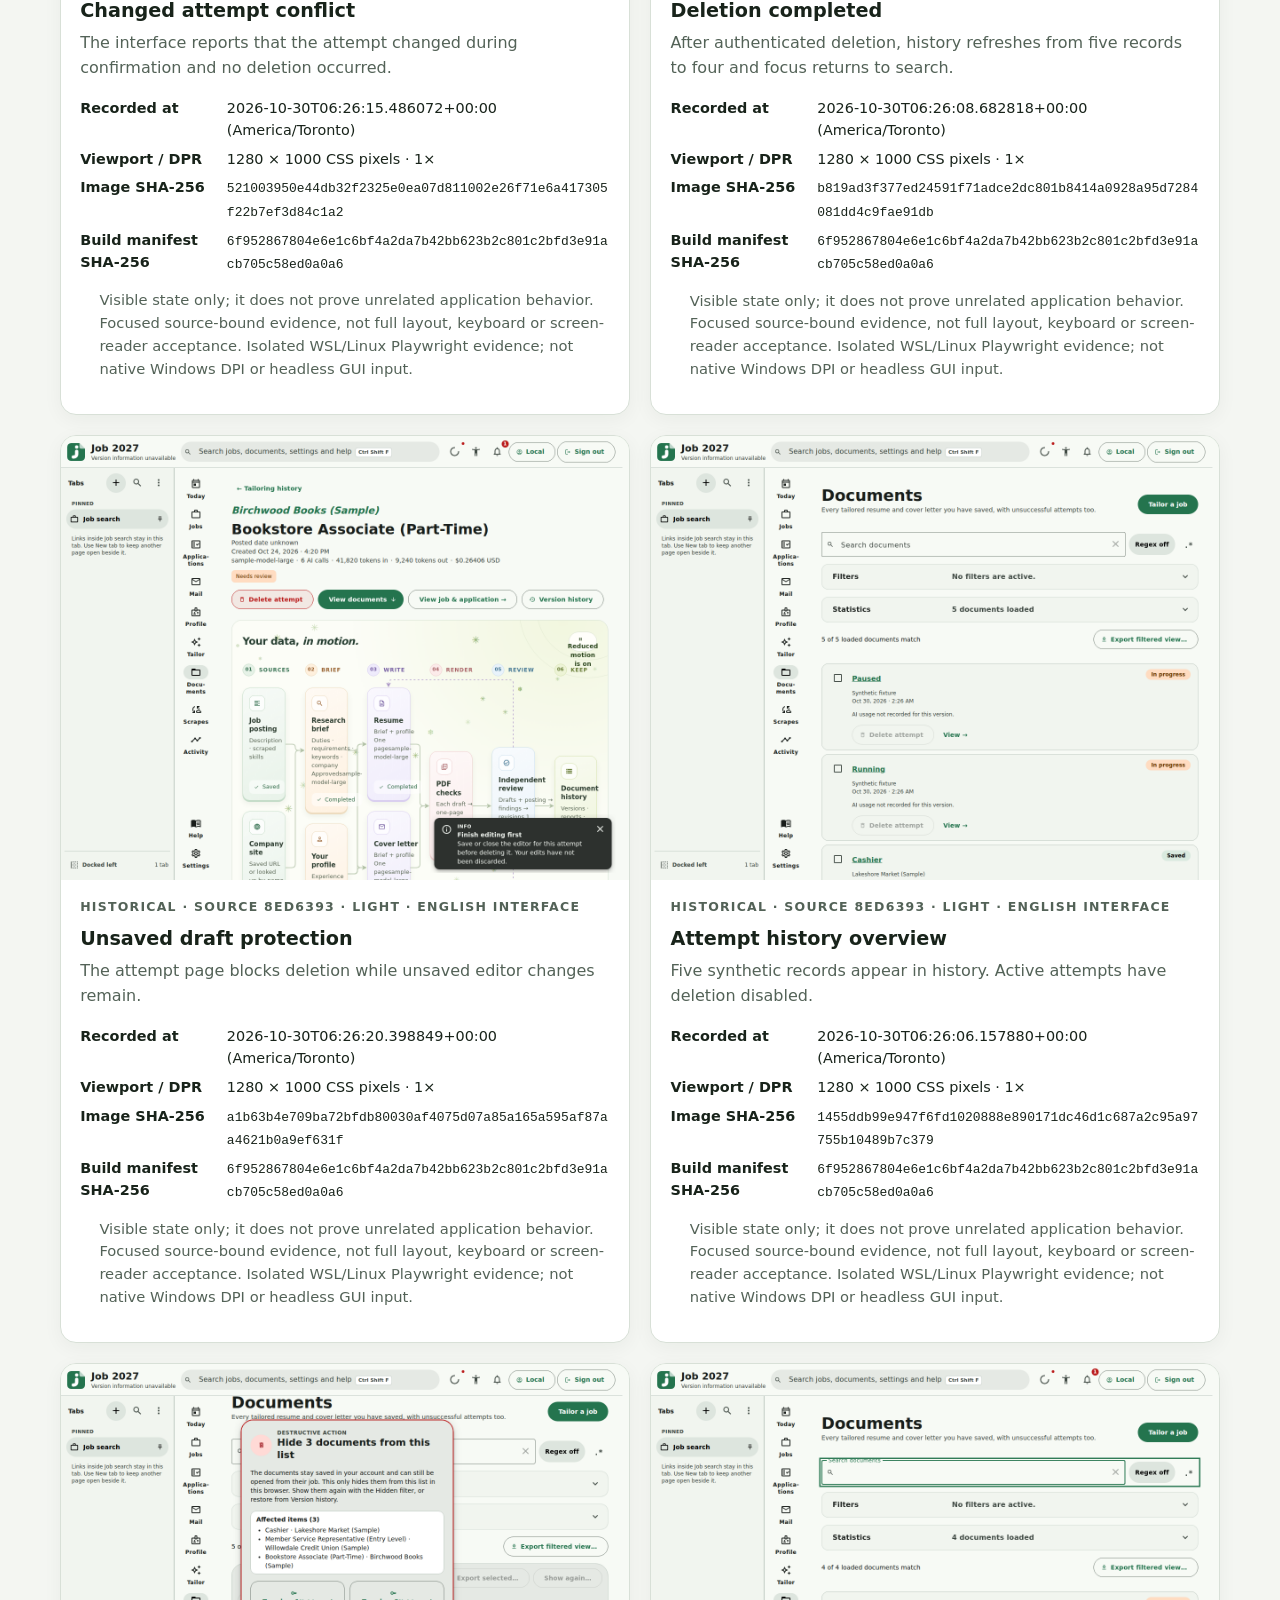
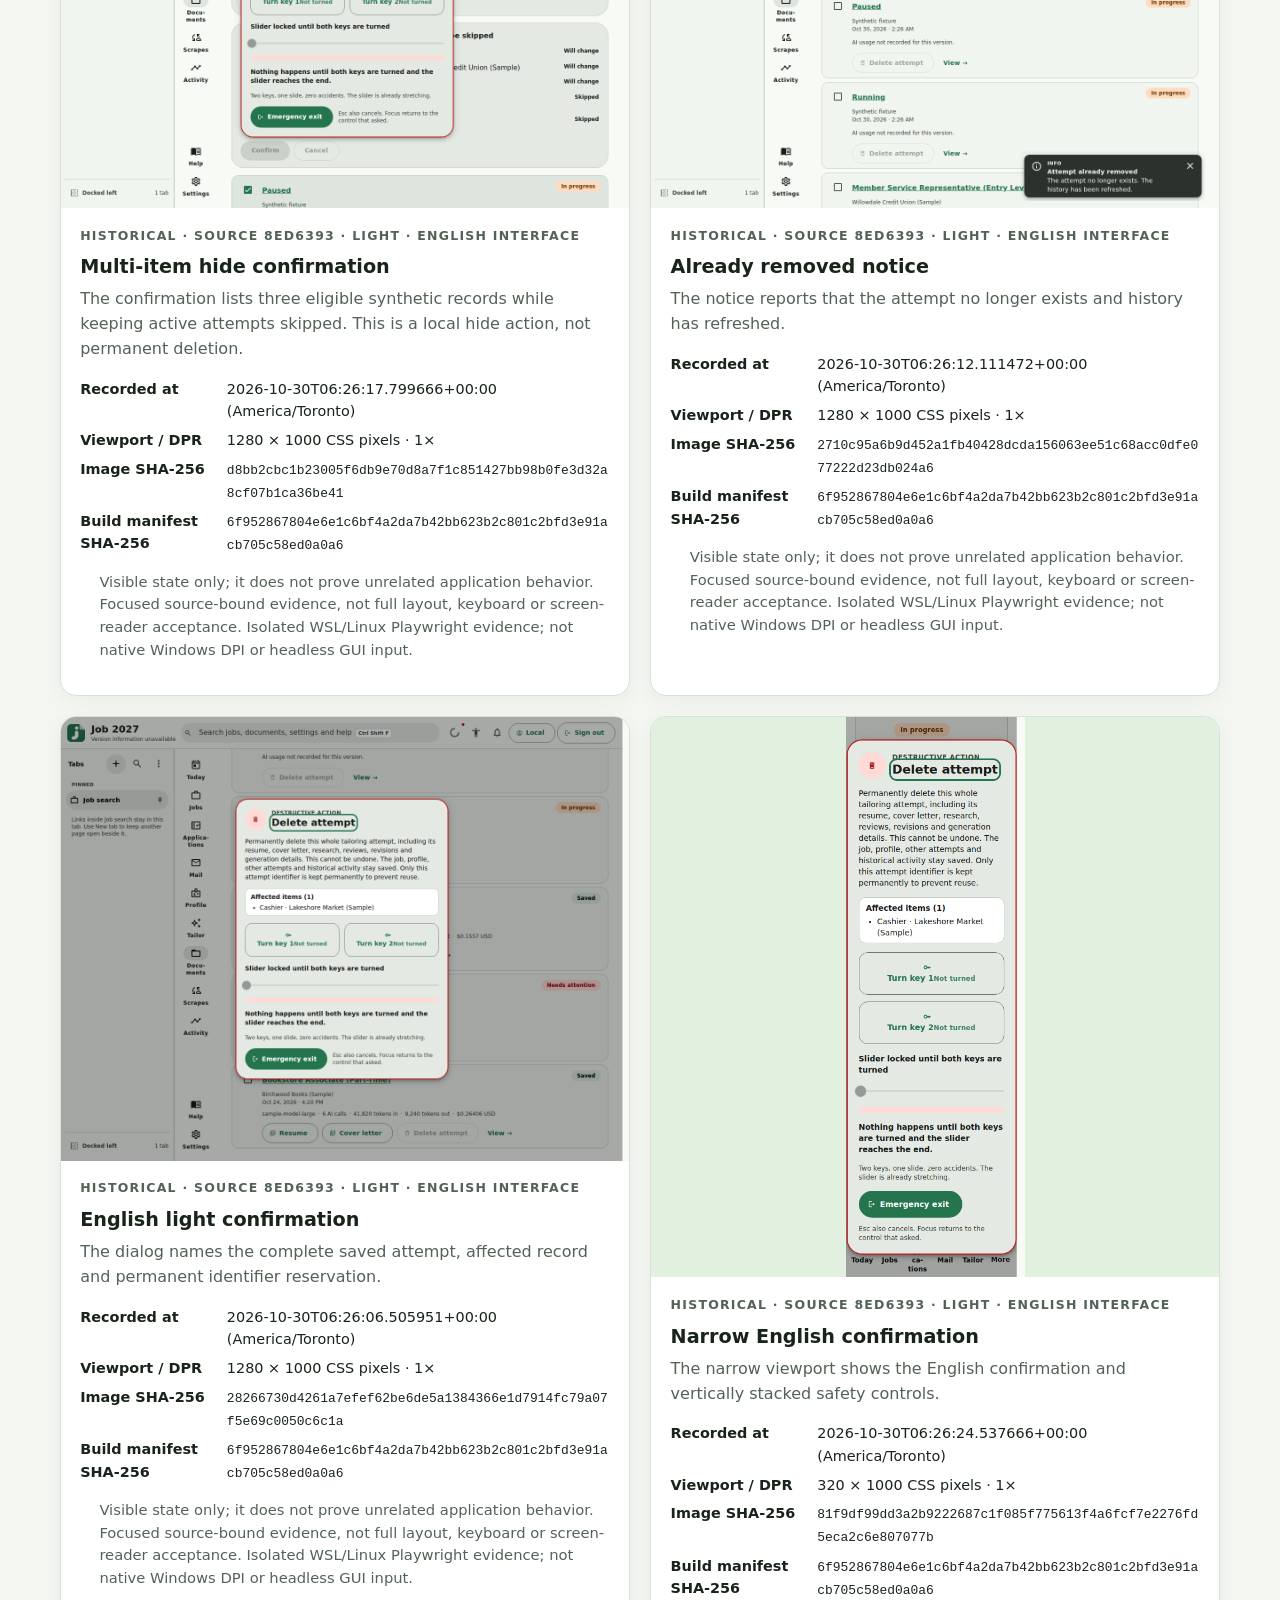
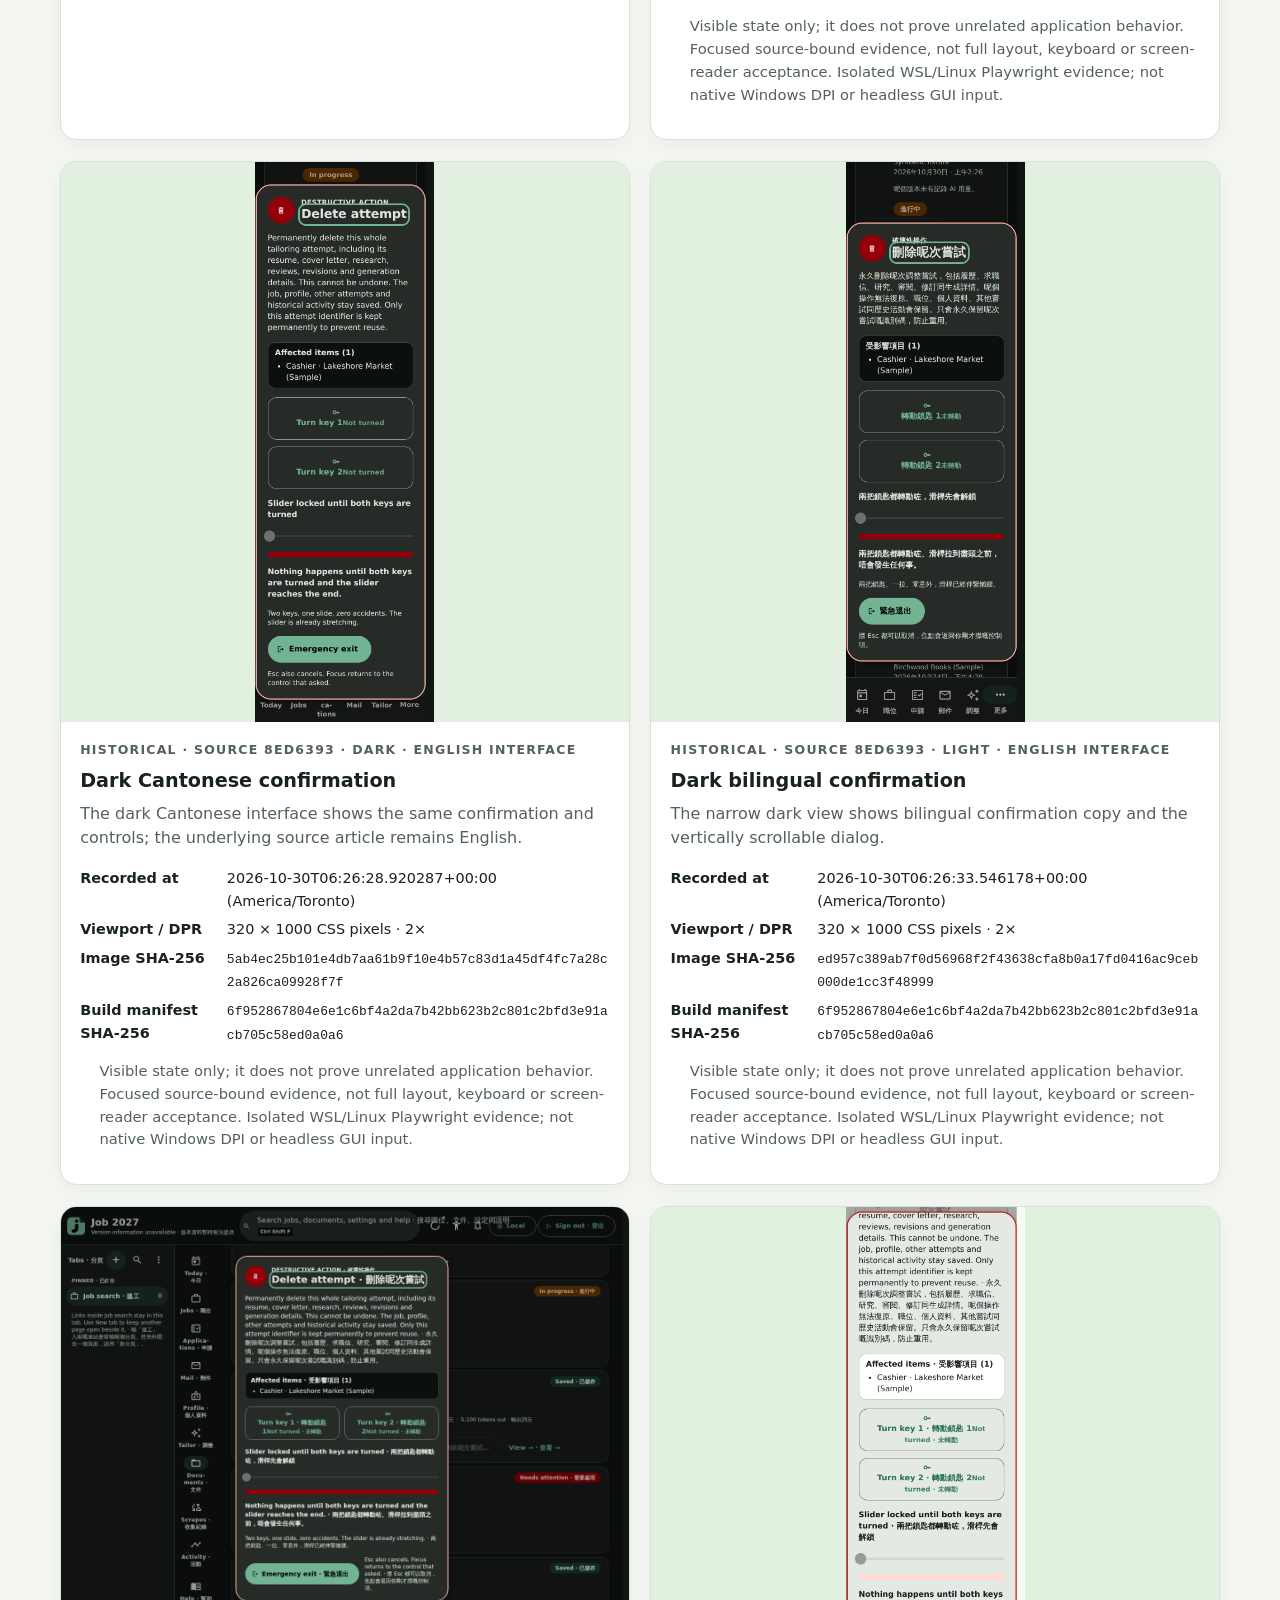
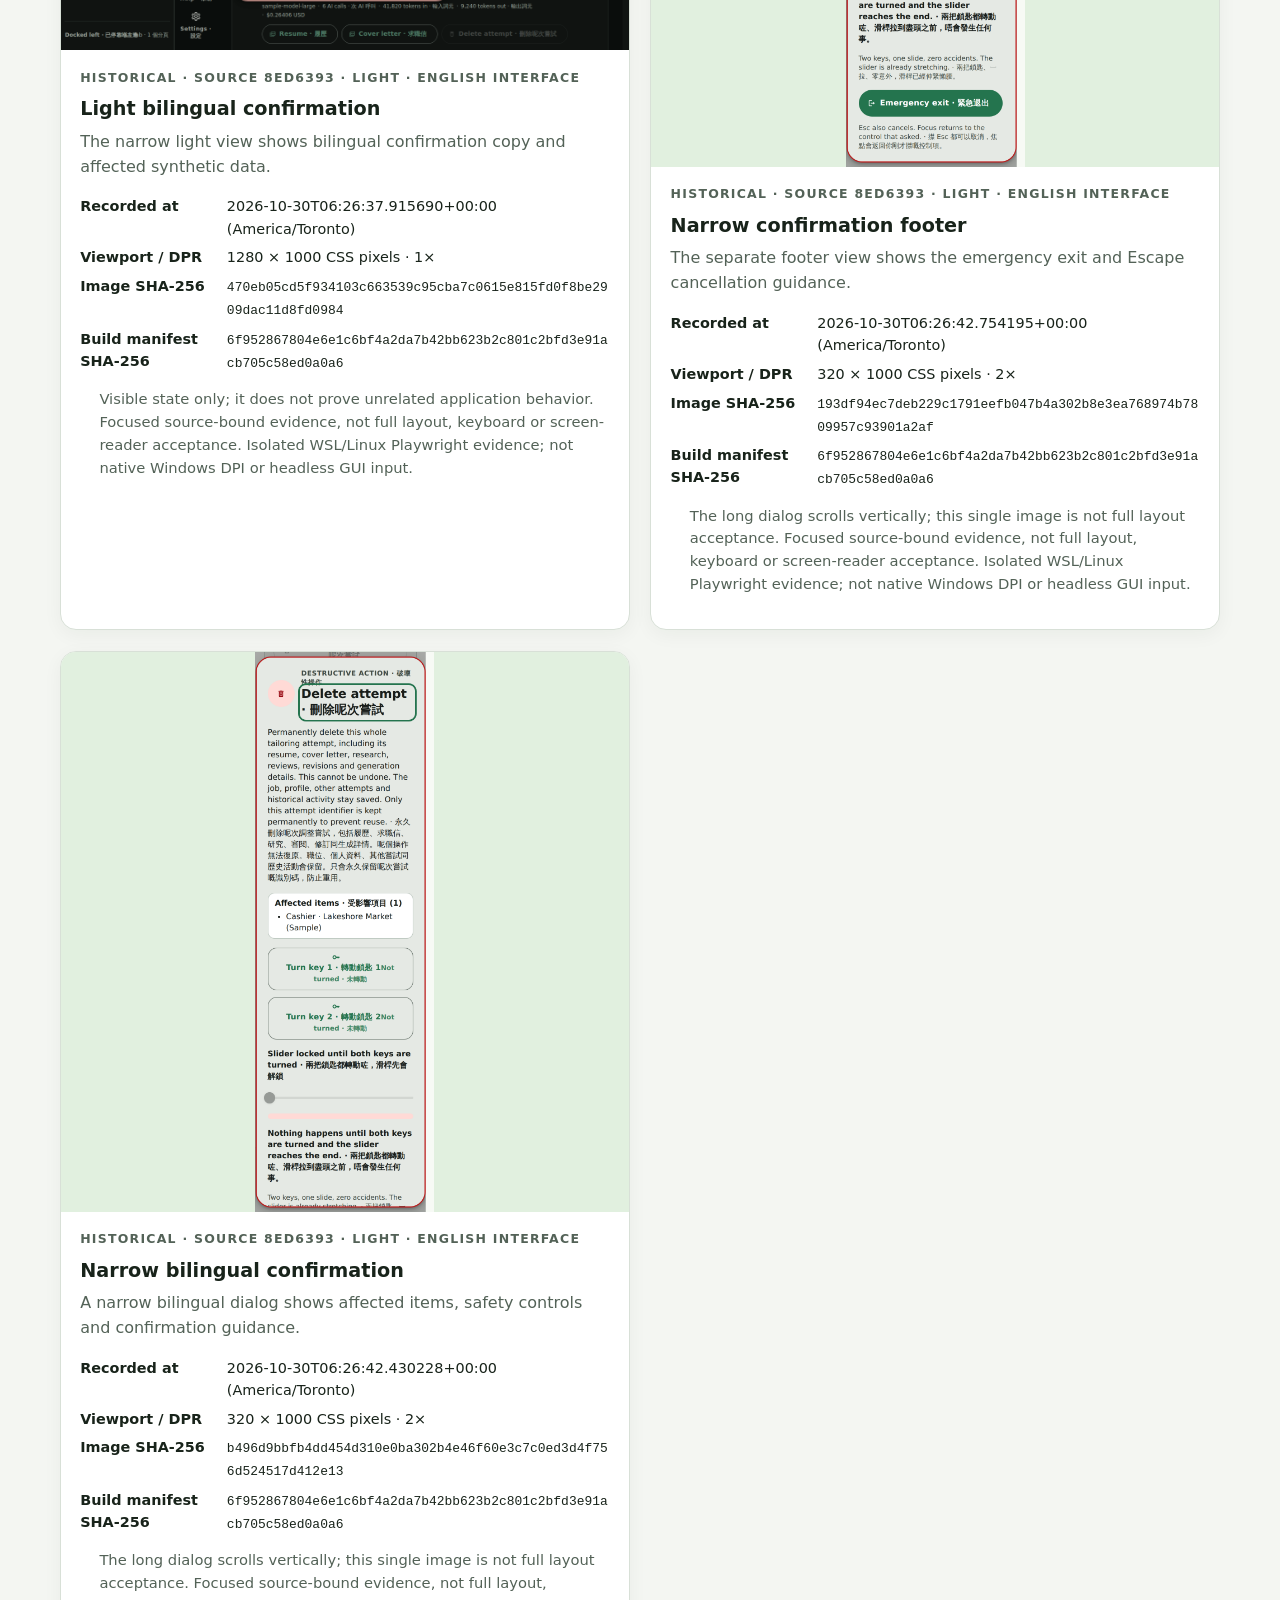
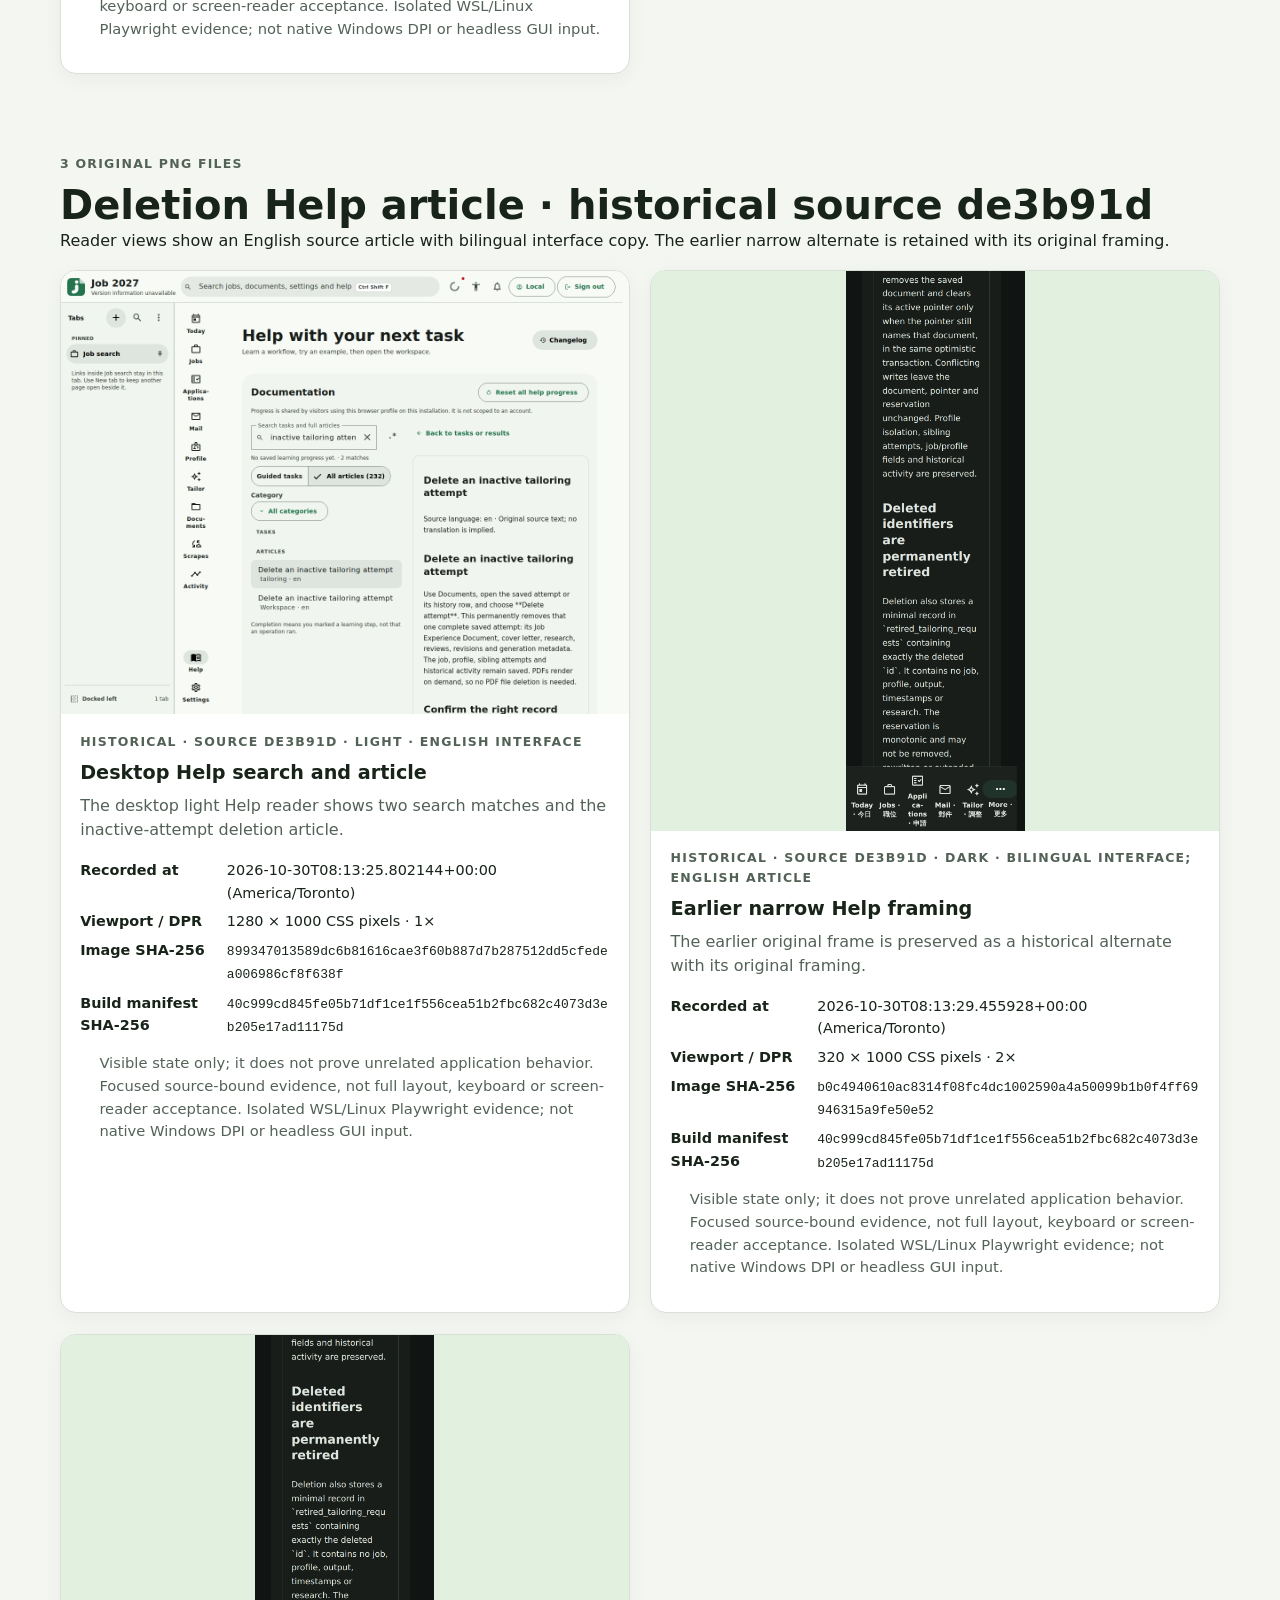
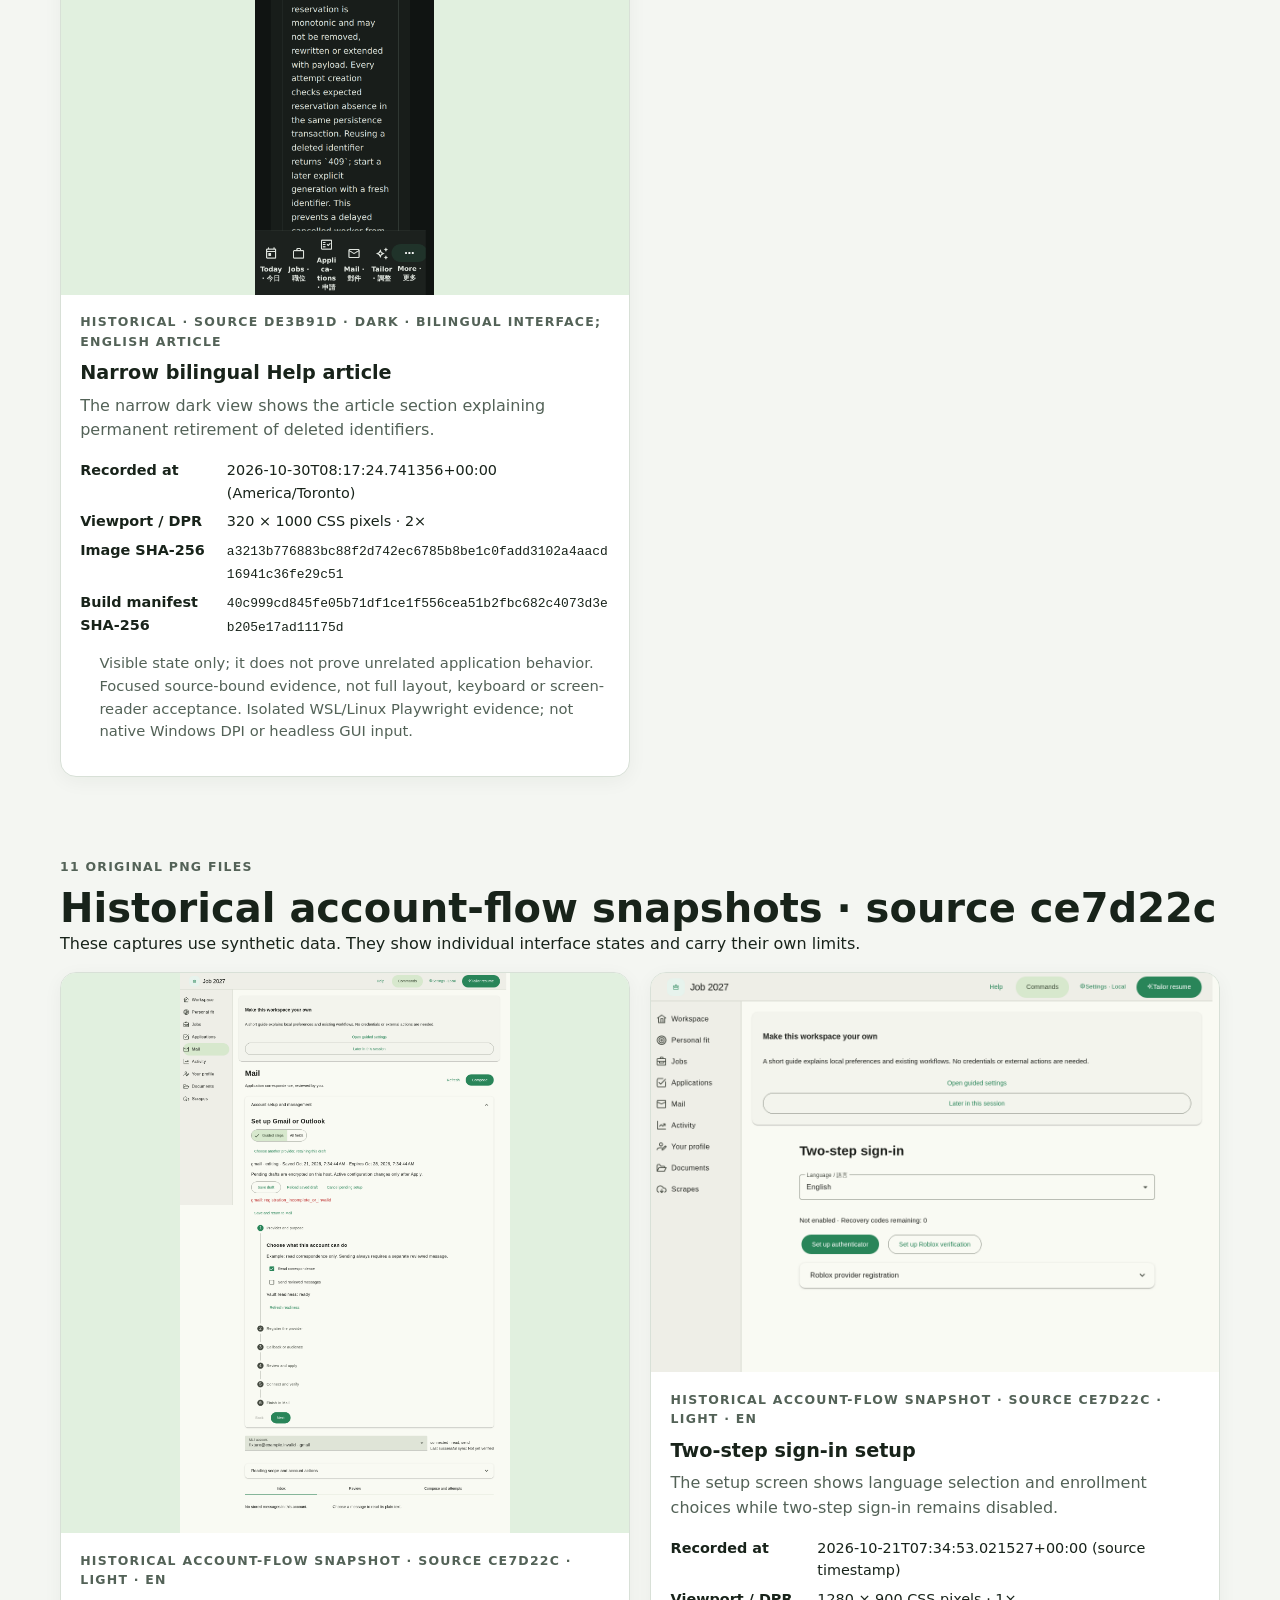
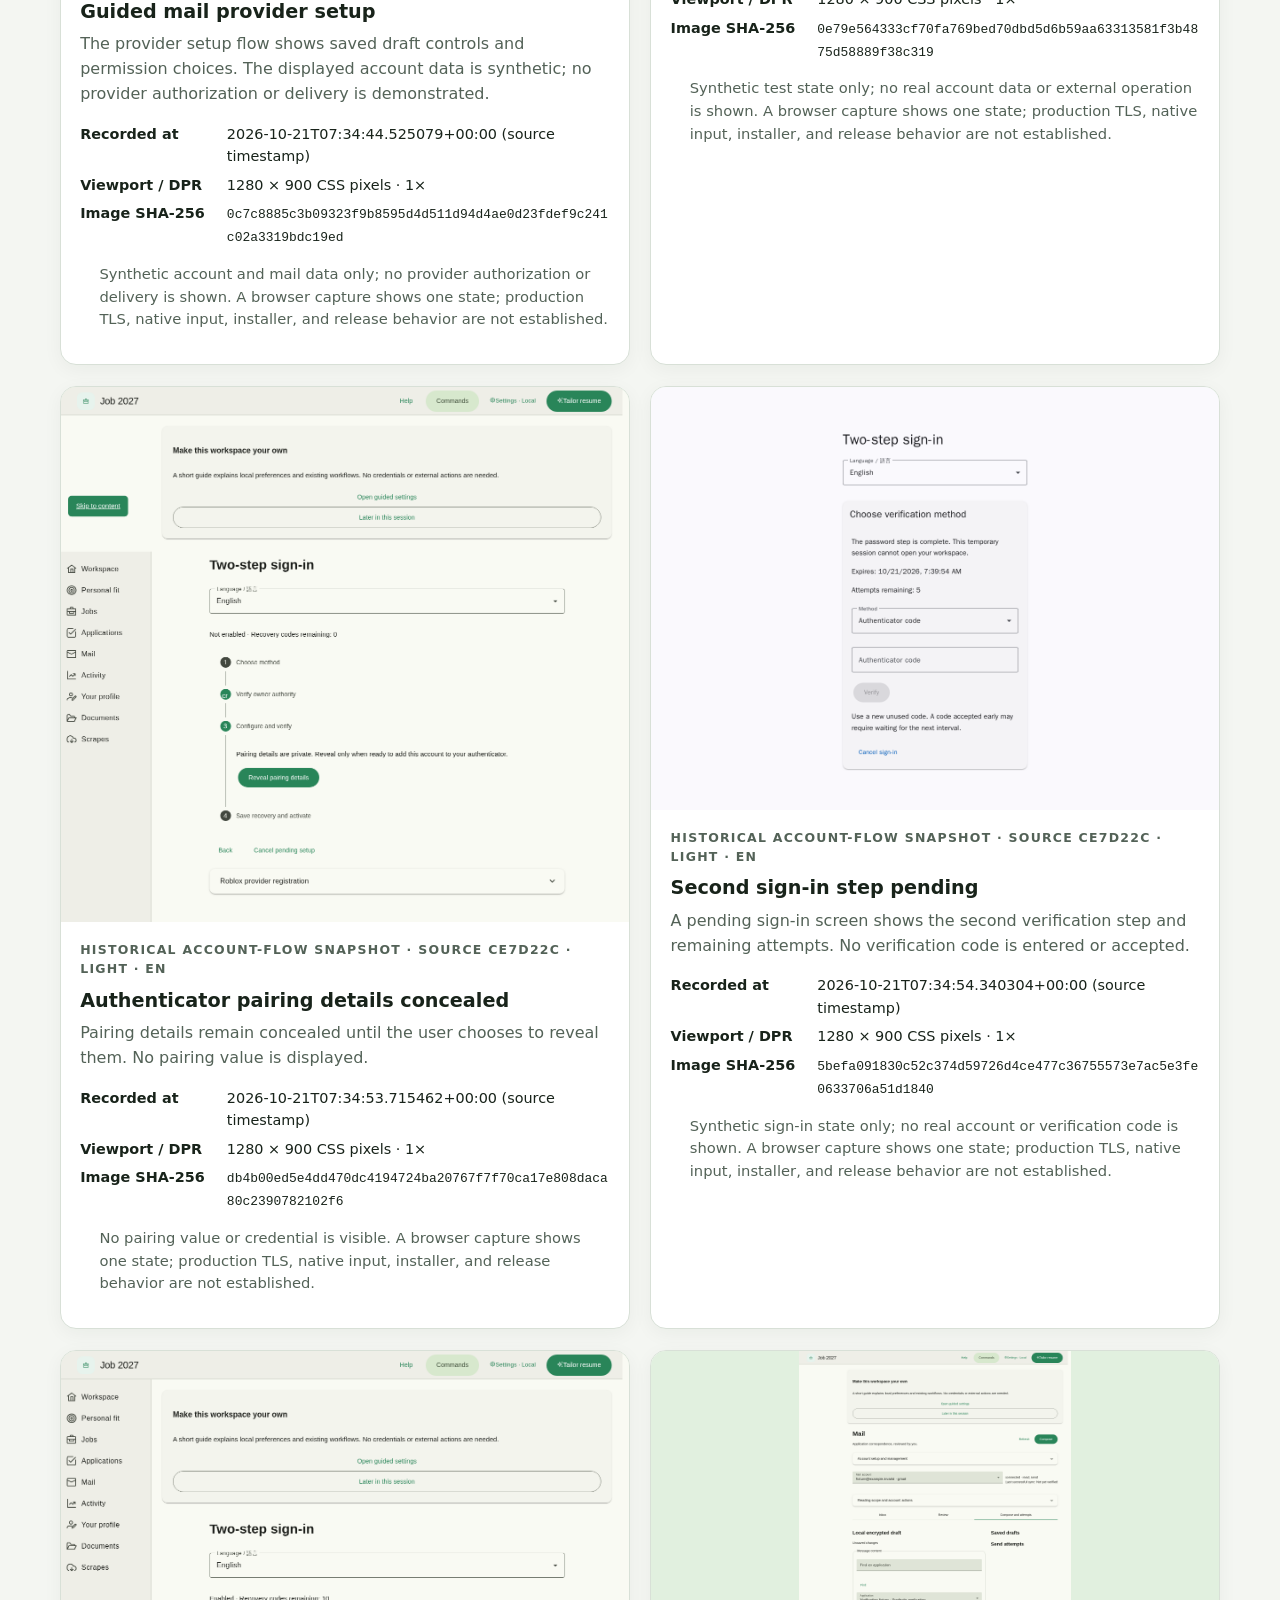
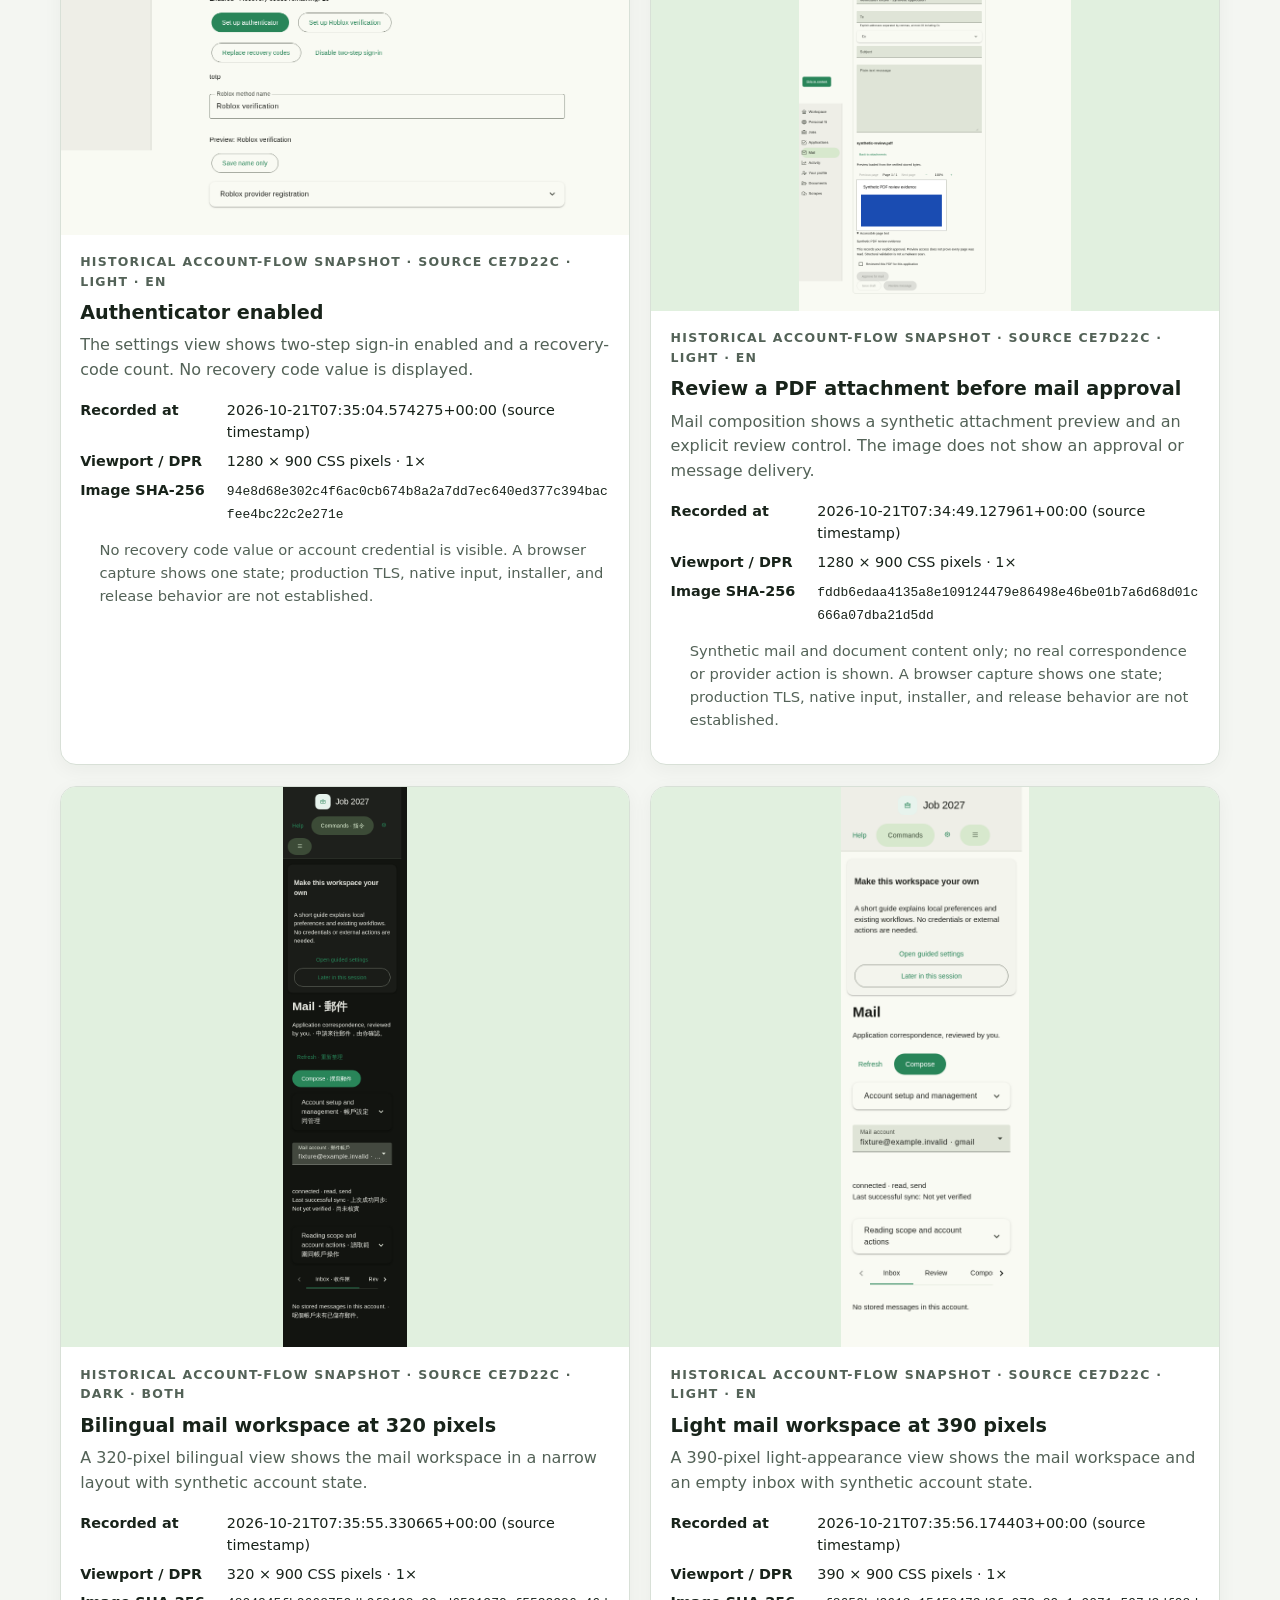
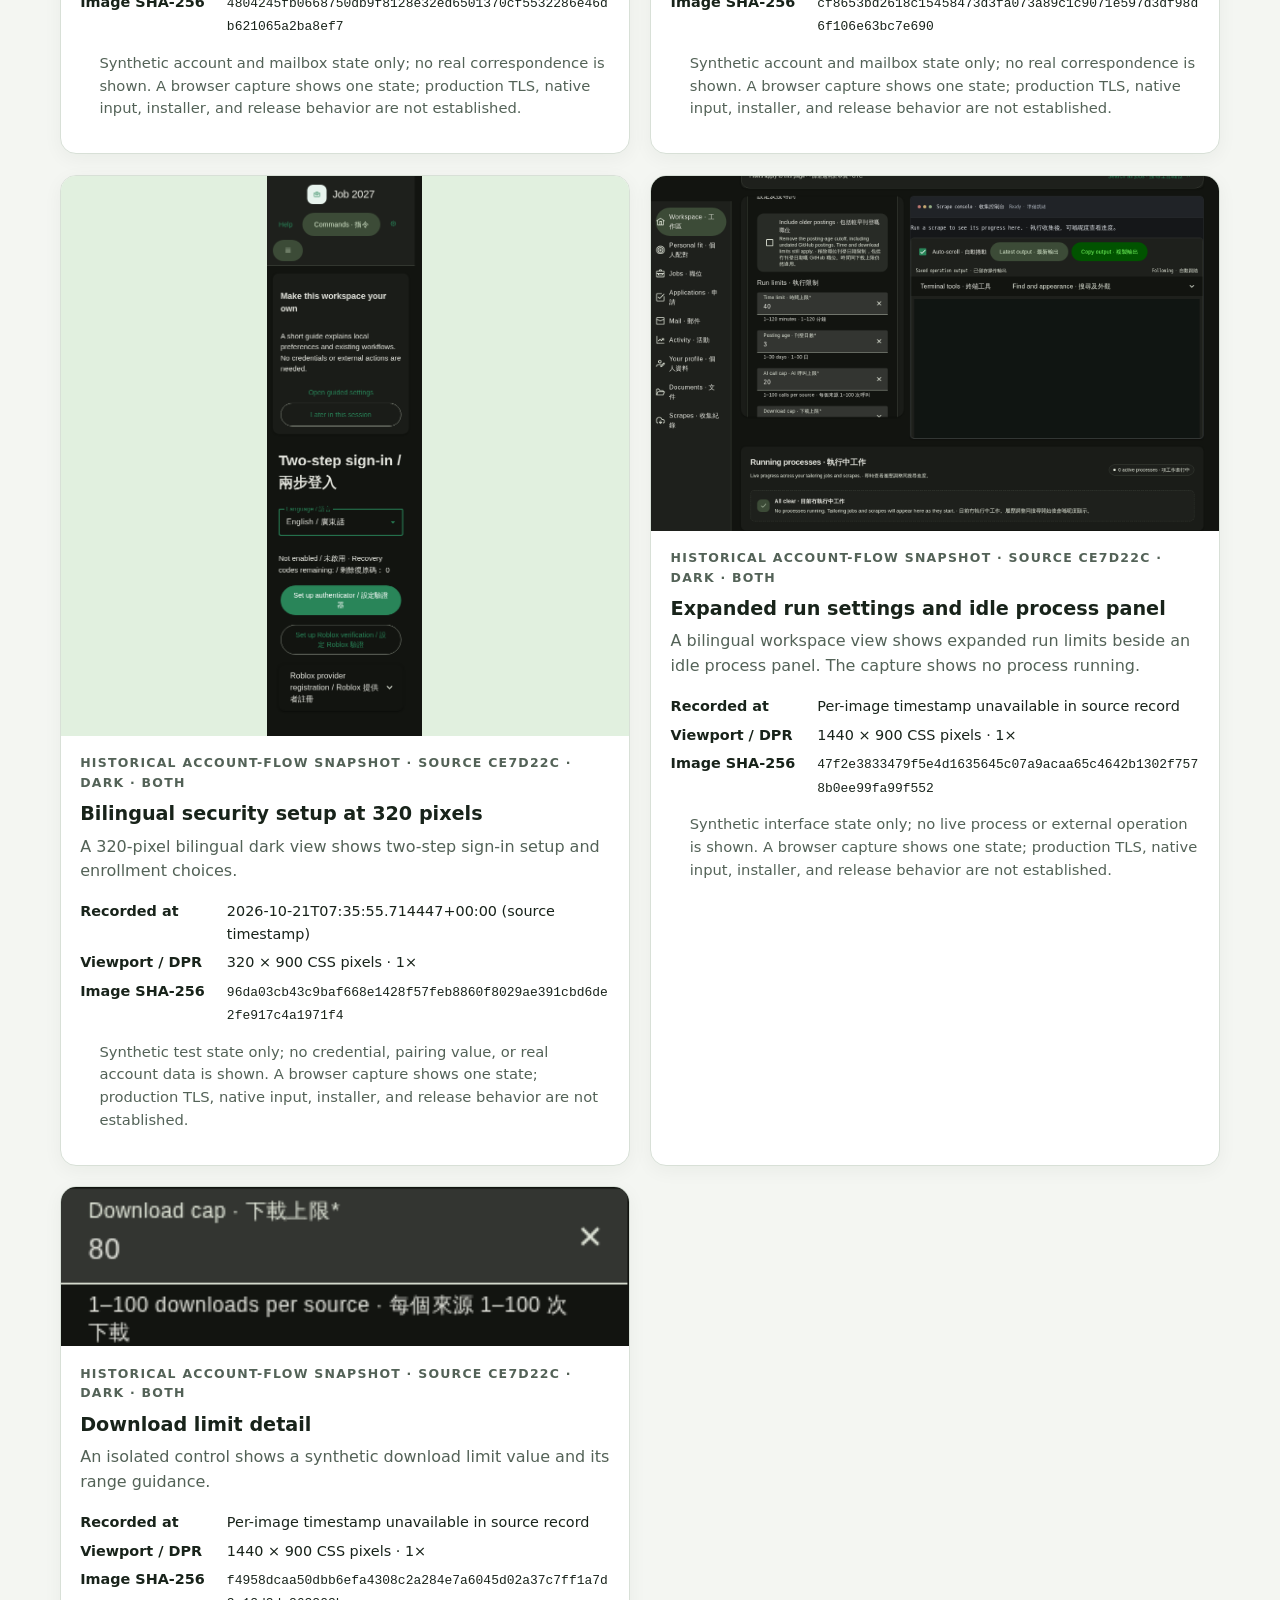
==== commit 90d814d8: "Finalize live gallery status and exclusions Record the successful main publication and 77 verified l" ====
--- a/docs/index.html
+++ b/docs/index.html
@@ -2,7 +2,7 @@
 <html lang="en"><head><meta charset="utf-8"><meta name="viewport" content="width=device-width, initial-scale=1"><meta name="description" content="Reviewed original Job 2027 interface images with safe provenance and explicit limits."><meta name="color-scheme" content="light dark"><title>Job 2027 evidence gallery</title><link rel="stylesheet" href="gallery.css"><script src="gallery.js" defer></script></head>
 <body><a class="skip-link" href="#evidence">Skip to evidence</a><header class="site-header"><div class="header-inner"><p class="eyebrow">Reviewed visual evidence</p><h1>Job 2027 interface evidence</h1><p class="lede">Reviewed original images from dated synthetic workspace snapshots, with source builds and limits beside each view.</p><p class="source-line">The newly added deletion workflow and Help article images document historical source builds. They do not represent the latest source build. Existing artifact-bound and historical images retain their original limits.</p></div></header>
 <main><nav class="page-nav" aria-label="Evidence pages"><a aria-current="page" href="./">Evidence</a><a href="#deletion-workflow">Deletion workflow</a><a href="#help-guidance">Help article</a><a href="provenance.html">Provenance and limits</a></nav>
-<section class="notice" aria-labelledby="scope-title"><h2 id="scope-title">Scope and limits</h2><p>The added deletion workflow and Help article captures are historical and identify their source builds. They do not represent the latest source build. The four color-plane previews remain bound only to an artifact digest because the exact source commit is unavailable. Ten isolated browser checks passed for that color-plane artifact; they do not establish native operating-system input or release acceptance.</p><p>All displayed application data is synthetic. The 23-image pre-plane set, the three documentation images and two additional historical workspace sets retain their original PNG bytes. Two source captures were withheld: a setup screen with an unverified third-party item identifier, and an unrelated provider-identity screen with an item identifier that could not be confirmed as synthetic. Images show specific visible states and do not establish behavior beyond separately recorded checks.</p></section>
+<section class="notice" aria-labelledby="scope-title"><h2 id="scope-title">Scope and limits</h2><p>The added deletion workflow and Help article captures are historical and identify their source builds. They do not represent the latest source build. The four color-plane previews remain bound only to an artifact digest because the exact source commit is unavailable. Ten isolated browser checks passed for that color-plane artifact; they do not establish native operating-system input or release acceptance.</p><p>All displayed application data is synthetic. The 23-image pre-plane set, the three documentation images and two additional historical workspace sets retain their original PNG bytes. Five source captures are withheld. Three full-page settings views were withheld because provider-configuration values could not be independently verified as safe. Two earlier captures are withheld because a setup screen and a provider-identity screen each show a third-party item identifier that could not be confirmed as synthetic. Values and pixels are not published. Images show specific visible states and do not establish behavior beyond separately recorded checks.</p></section>
 <section class="gallery" id="deletion-workflow" aria-labelledby="deletion-workflow-title"><div class="section-heading"><div><p class="eyebrow">13 original PNG files</p><h2 id="deletion-workflow-title">Inactive attempt deletion · historical source 8ed6393</h2></div></div><p>Original images cover confirmation, conflicts, missing attempts, completed deletion and six focused layout tuples. Bound to source 8ed63931ec0c6d6ebef88e456388309473e0d0fa; none represents the latest source build.</p><div class="capture-grid"><article class="capture-card" data-search="Changed attempt conflict The interface reports that the attempt changed during confirmation and no deletion occurred. 8ed63931ec0c6d6ebef88e456388309473e0d0fa"><a class="image-link" href="captures/deletion-8ed6393/conflict-notice.png"><img src="captures/deletion-8ed6393/conflict-notice.png" width="1280" height="1000" alt="The interface reports that the attempt changed during confirmation and no deletion occurred." loading="lazy"></a><div class="card-copy"><p class="card-kicker">Historical · source 8ed6393 · light · English interface</p><h3>Changed attempt conflict</h3><p>The interface reports that the attempt changed during confirmation and no deletion occurred.</p><dl><dt>Recorded at</dt><dd>2026-10-30T06:26:15.486072+00:00 (America/Toronto)</dd><dt>Viewport / DPR</dt><dd>1280 × 1000 CSS pixels · 1×</dd><dt>Image SHA-256</dt><dd><code>521003950e44db32f2325e0ea07d811002e26f71e6a417305f22b7ef3d84c1a2</code></dd><dt>Build manifest SHA-256</dt><dd><code>6f952867804e6e1c6bf4a2da7b42bb623b2c801c2bfd3e91acb705c58ed0a0a6</code></dd></dl><p class="limits">Visible state only; it does not prove unrelated application behavior. Focused source-bound evidence, not full layout, keyboard or screen-reader acceptance. Isolated WSL/Linux Playwright evidence; not native Windows DPI or headless GUI input.</p></div></article><article class="capture-card" data-search="Deletion completed After authenticated deletion, history refreshes from five records to four and focus returns to search. 8ed63931ec0c6d6ebef88e456388309473e0d0fa"><a class="image-link" href="captures/deletion-8ed6393/deleted-history.png"><img src="captures/deletion-8ed6393/deleted-history.png" width="1280" height="1000" alt="After authenticated deletion, history refreshes from five records to four and focus returns to search." loading="lazy"></a><div class="card-copy"><p class="card-kicker">Historical · source 8ed6393 · light · English interface</p><h3>Deletion completed</h3><p>After authenticated deletion, history refreshes from five records to four and focus returns to search.</p><dl><dt>Recorded at</dt><dd>2026-10-30T06:26:08.682818+00:00 (America/Toronto)</dd><dt>Viewport / DPR</dt><dd>1280 × 1000 CSS pixels · 1×</dd><dt>Image SHA-256</dt><dd><code>b819ad3f377ed24591f71adce2dc801b8414a0928a95d7284081dd4c9fae91db</code></dd><dt>Build manifest SHA-256</dt><dd><code>6f952867804e6e1c6bf4a2da7b42bb623b2c801c2bfd3e91acb705c58ed0a0a6</code></dd></dl><p class="limits">Visible state only; it does not prove unrelated application behavior. Focused source-bound evidence, not full layout, keyboard or screen-reader acceptance. Isolated WSL/Linux Playwright evidence; not native Windows DPI or headless GUI input.</p></div></article><article class="capture-card" data-search="Unsaved draft protection The attempt page blocks deletion while unsaved editor changes remain. 8ed63931ec0c6d6ebef88e456388309473e0d0fa"><a class="image-link" href="captures/deletion-8ed6393/draft-protected.png"><img src="captures/deletion-8ed6393/draft-protected.png" width="1280" height="1000" alt="The attempt page blocks deletion while unsaved editor changes remain." loading="lazy"></a><div class="card-copy"><p class="card-kicker">Historical · source 8ed6393 · light · English interface</p><h3>Unsaved draft protection</h3><p>The attempt page blocks deletion while unsaved editor changes remain.</p><dl><dt>Recorded at</dt><dd>2026-10-30T06:26:20.398849+00:00 (America/Toronto)</dd><dt>Viewport / DPR</dt><dd>1280 × 1000 CSS pixels · 1×</dd><dt>Image SHA-256</dt><dd><code>a1b63b4e709ba72bfdb80030af4075d07a85a165a595af87aa4621b0a9ef631f</code></dd><dt>Build manifest SHA-256</dt><dd><code>6f952867804e6e1c6bf4a2da7b42bb623b2c801c2bfd3e91acb705c58ed0a0a6</code></dd></dl><p class="limits">Visible state only; it does not prove unrelated application behavior. Focused source-bound evidence, not full layout, keyboard or screen-reader acceptance. Isolated WSL/Linux Playwright evidence; not native Windows DPI or headless GUI input.</p></div></article><article class="capture-card" data-search="Attempt history overview Five synthetic records appear in history. Active attempts have deletion disabled. 8ed63931ec0c6d6ebef88e456388309473e0d0fa"><a class="image-link" href="captures/deletion-8ed6393/history-overview.png"><img src="captures/deletion-8ed6393/history-overview.png" width="1280" height="1000" alt="Five synthetic records appear in history. Active attempts have deletion disabled." loading="lazy"></a><div class="card-copy"><p class="card-kicker">Historical · source 8ed6393 · light · English interface</p><h3>Attempt history overview</h3><p>Five synthetic records appear in history. Active attempts have deletion disabled.</p><dl><dt>Recorded at</dt><dd>2026-10-30T06:26:06.157880+00:00 (America/Toronto)</dd><dt>Viewport / DPR</dt><dd>1280 × 1000 CSS pixels · 1×</dd><dt>Image SHA-256</dt><dd><code>1455ddb99e947f6fd1020888e890171dc46d1c687a2c95a97755b10489b7c379</code></dd><dt>Build manifest SHA-256</dt><dd><code>6f952867804e6e1c6bf4a2da7b42bb623b2c801c2bfd3e91acb705c58ed0a0a6</code></dd></dl><p class="limits">Visible state only; it does not prove unrelated application behavior. Focused source-bound evidence, not full layout, keyboard or screen-reader acceptance. Isolated WSL/Linux Playwright evidence; not native Windows DPI or headless GUI input.</p></div></article><article class="capture-card" data-search="Multi-item hide confirmation The confirmation lists three eligible synthetic records while keeping active attempts skipped. This is a local hide action, not permanent deletion. 8ed63931ec0c6d6ebef88e456388309473e0d0fa"><a class="image-link" href="captures/deletion-8ed6393/many-items-confirmation.png"><img src="captures/deletion-8ed6393/many-items-confirmation.png" width="1280" height="1000" alt="The confirmation lists three eligible synthetic records while keeping active attempts skipped. This is a local hide action, not permanent deletion." loading="lazy"></a><div class="card-copy"><p class="card-kicker">Historical · source 8ed6393 · light · English interface</p><h3>Multi-item hide confirmation</h3><p>The confirmation lists three eligible synthetic records while keeping active attempts skipped. This is a local hide action, not permanent deletion.</p><dl><dt>Recorded at</dt><dd>2026-10-30T06:26:17.799666+00:00 (America/Toronto)</dd><dt>Viewport / DPR</dt><dd>1280 × 1000 CSS pixels · 1×</dd><dt>Image SHA-256</dt><dd><code>d8bb2cbc1b23005f6db9e70d8a7f1c851427bb98b0fe3d32a8cf07b1ca36be41</code></dd><dt>Build manifest SHA-256</dt><dd><code>6f952867804e6e1c6bf4a2da7b42bb623b2c801c2bfd3e91acb705c58ed0a0a6</code></dd></dl><p class="limits">Visible state only; it does not prove unrelated application behavior. Focused source-bound evidence, not full layout, keyboard or screen-reader acceptance. Isolated WSL/Linux Playwright evidence; not native Windows DPI or headless GUI input.</p></div></article><article class="capture-card" data-search="Already removed notice The notice reports that the attempt no longer exists and history has refreshed. 8ed63931ec0c6d6ebef88e456388309473e0d0fa"><a class="image-link" href="captures/deletion-8ed6393/missing-notice.png"><img src="captures/deletion-8ed6393/missing-notice.png" width="1280" height="1000" alt="The notice reports that the attempt no longer exists and history has refreshed." loading="lazy"></a><div class="card-copy"><p class="card-kicker">Historical · source 8ed6393 · light · English interface</p><h3>Already removed notice</h3><p>The notice reports that the attempt no longer exists and history has refreshed.</p><dl><dt>Recorded at</dt><dd>2026-10-30T06:26:12.111472+00:00 (America/Toronto)</dd><dt>Viewport / DPR</dt><dd>1280 × 1000 CSS pixels · 1×</dd><dt>Image SHA-256</dt><dd><code>2710c95a6b9d452a1fb40428dcda156063ee51c68acc0dfe077222d23db024a6</code></dd><dt>Build manifest SHA-256</dt><dd><code>6f952867804e6e1c6bf4a2da7b42bb623b2c801c2bfd3e91acb705c58ed0a0a6</code></dd></dl><p class="limits">Visible state only; it does not prove unrelated application behavior. Focused source-bound evidence, not full layout, keyboard or screen-reader acceptance. Isolated WSL/Linux Playwright evidence; not native Windows DPI or headless GUI input.</p></div></article><article class="capture-card" data-search="English light confirmation The dialog names the complete saved attempt, affected record and permanent identifier reservation. 8ed63931ec0c6d6ebef88e456388309473e0d0fa"><a class="image-link" href="captures/deletion-8ed6393/tuple-1-confirmation.png"><img src="captures/deletion-8ed6393/tuple-1-confirmation.png" width="1280" height="1000" alt="The dialog names the complete saved attempt, affected record and permanent identifier reservation." loading="lazy"></a><div class="card-copy"><p class="card-kicker">Historical · source 8ed6393 · light · English interface</p><h3>English light confirmation</h3><p>The dialog names the complete saved attempt, affected record and permanent identifier reservation.</p><dl><dt>Recorded at</dt><dd>2026-10-30T06:26:06.505951+00:00 (America/Toronto)</dd><dt>Viewport / DPR</dt><dd>1280 × 1000 CSS pixels · 1×</dd><dt>Image SHA-256</dt><dd><code>28266730d4261a7efef62be6de5a1384366e1d7914fc79a07f5e69c0050c6c1a</code></dd><dt>Build manifest SHA-256</dt><dd><code>6f952867804e6e1c6bf4a2da7b42bb623b2c801c2bfd3e91acb705c58ed0a0a6</code></dd></dl><p class="limits">Visible state only; it does not prove unrelated application behavior. Focused source-bound evidence, not full layout, keyboard or screen-reader acceptance. Isolated WSL/Linux Playwright evidence; not native Windows DPI or headless GUI input.</p></div></article><article class="capture-card" data-search="Narrow English confirmation The narrow viewport shows the English confirmation and vertically stacked safety controls. 8ed63931ec0c6d6ebef88e456388309473e0d0fa"><a class="image-link" href="captures/deletion-8ed6393/tuple-2-confirmation.png"><img src="captures/deletion-8ed6393/tuple-2-confirmation.png" width="320" height="1000" alt="The narrow viewport shows the English confirmation and vertically stacked safety controls." loading="lazy"></a><div class="card-copy"><p class="card-kicker">Historical · source 8ed6393 · light · English interface</p><h3>Narrow English confirmation</h3><p>The narrow viewport shows the English confirmation and vertically stacked safety controls.</p><dl><dt>Recorded at</dt><dd>2026-10-30T06:26:24.537666+00:00 (America/Toronto)</dd><dt>Viewport / DPR</dt><dd>320 × 1000 CSS pixels · 1×</dd><dt>Image SHA-256</dt><dd><code>81f9df99dd3a2b9222687c1f085f775613f4a6fcf7e2276fd5eca2c6e807077b</code></dd><dt>Build manifest SHA-256</dt><dd><code>6f952867804e6e1c6bf4a2da7b42bb623b2c801c2bfd3e91acb705c58ed0a0a6</code></dd></dl><p class="limits">Visible state only; it does not prove unrelated application behavior. Focused source-bound evidence, not full layout, keyboard or screen-reader acceptance. Isolated WSL/Linux Playwright evidence; not native Windows DPI or headless GUI input.</p></div></article><article class="capture-card" data-search="Dark Cantonese confirmation The dark Cantonese interface shows the same confirmation and controls; the underlying source article remains English. 8ed63931ec0c6d6ebef88e456388309473e0d0fa"><a class="image-link" href="captures/deletion-8ed6393/tuple-3-confirmation.png"><img src="captures/deletion-8ed6393/tuple-3-confirmation.png" width="640" height="2000" alt="The dark Cantonese interface shows the same confirmation and controls; the underlying source article remains English." loading="lazy"></a><div class="card-copy"><p class="card-kicker">Historical · source 8ed6393 · dark · English interface</p><h3>Dark Cantonese confirmation</h3><p>The dark Cantonese interface shows the same confirmation and controls; the underlying source article remains English.</p><dl><dt>Recorded at</dt><dd>2026-10-30T06:26:28.920287+00:00 (America/Toronto)</dd><dt>Viewport / DPR</dt><dd>320 × 1000 CSS pixels · 2×</dd><dt>Image SHA-256</dt><dd><code>5ab4ec25b101e4db7aa61b9f10e4b57c83d1a45df4fc7a28c2a826ca09928f7f</code></dd><dt>Build manifest SHA-256</dt><dd><code>6f952867804e6e1c6bf4a2da7b42bb623b2c801c2bfd3e91acb705c58ed0a0a6</code></dd></dl><p class="limits">Visible state only; it does not prove unrelated application behavior. Focused source-bound evidence, not full layout, keyboard or screen-reader acceptance. Isolated WSL/Linux Playwright evidence; not native Windows DPI or headless GUI input.</p></div></article><article class="capture-card" data-search="Dark bilingual confirmation The narrow dark view shows bilingual confirmation copy and the vertically scrollable dialog. 8ed63931ec0c6d6ebef88e456388309473e0d0fa"><a class="image-link" href="captures/deletion-8ed6393/tuple-4-confirmation.png"><img src="captures/deletion-8ed6393/tuple-4-confirmation.png" width="640" height="2000" alt="The narrow dark view shows bilingual confirmation copy and the vertically scrollable dialog." loading="lazy"></a><div class="card-copy"><p class="card-kicker">Historical · source 8ed6393 · light · English interface</p><h3>Dark bilingual confirmation</h3><p>The narrow dark view shows bilingual confirmation copy and the vertically scrollable dialog.</p><dl><dt>Recorded at</dt><dd>2026-10-30T06:26:33.546178+00:00 (America/Toronto)</dd><dt>Viewport / DPR</dt><dd>320 × 1000 CSS pixels · 2×</dd><dt>Image SHA-256</dt><dd><code>ed957c389ab7f0d56968f2f43638cfa8b0a17fd0416ac9ceb000de1cc3f48999</code></dd><dt>Build manifest SHA-256</dt><dd><code>6f952867804e6e1c6bf4a2da7b42bb623b2c801c2bfd3e91acb705c58ed0a0a6</code></dd></dl><p class="limits">Visible state only; it does not prove unrelated application behavior. Focused source-bound evidence, not full layout, keyboard or screen-reader acceptance. Isolated WSL/Linux Playwright evidence; not native Windows DPI or headless GUI input.</p></div></article><article class="capture-card" data-search="Light bilingual confirmation The narrow light view shows bilingual confirmation copy and affected synthetic data. 8ed63931ec0c6d6ebef88e456388309473e0d0fa"><a class="image-link" href="captures/deletion-8ed6393/tuple-5-confirmation.png"><img src="captures/deletion-8ed6393/tuple-5-confirmation.png" width="1280" height="1000" alt="The narrow light view shows bilingual confirmation copy and affected synthetic data." loading="lazy"></a><div class="card-copy"><p class="card-kicker">Historical · source 8ed6393 · light · English interface</p><h3>Light bilingual confirmation</h3><p>The narrow light view shows bilingual confirmation copy and affected synthetic data.</p><dl><dt>Recorded at</dt><dd>2026-10-30T06:26:37.915690+00:00 (America/Toronto)</dd><dt>Viewport / DPR</dt><dd>1280 × 1000 CSS pixels · 1×</dd><dt>Image SHA-256</dt><dd><code>470eb05cd5f934103c663539c95cba7c0615e815fd0f8be2909dac11d8fd0984</code></dd><dt>Build manifest SHA-256</dt><dd><code>6f952867804e6e1c6bf4a2da7b42bb623b2c801c2bfd3e91acb705c58ed0a0a6</code></dd></dl><p class="limits">Visible state only; it does not prove unrelated application behavior. Focused source-bound evidence, not full layout, keyboard or screen-reader acceptance. Isolated WSL/Linux Playwright evidence; not native Windows DPI or headless GUI input.</p></div></article><article class="capture-card" data-search="Narrow confirmation footer The separate footer view shows the emergency exit and Escape cancellation guidance. 8ed63931ec0c6d6ebef88e456388309473e0d0fa"><a class="image-link" href="captures/deletion-8ed6393/tuple-6-confirmation-footer.png"><img src="captures/deletion-8ed6393/tuple-6-confirmation-footer.png" width="640" height="2000" alt="The separate footer view shows the emergency exit and Escape cancellation guidance." loading="lazy"></a><div class="card-copy"><p class="card-kicker">Historical · source 8ed6393 · light · English interface</p><h3>Narrow confirmation footer</h3><p>The separate footer view shows the emergency exit and Escape cancellation guidance.</p><dl><dt>Recorded at</dt><dd>2026-10-30T06:26:42.754195+00:00 (America/Toronto)</dd><dt>Viewport / DPR</dt><dd>320 × 1000 CSS pixels · 2×</dd><dt>Image SHA-256</dt><dd><code>193df94ec7deb229c1791eefb047b4a302b8e3ea768974b7809957c93901a2af</code></dd><dt>Build manifest SHA-256</dt><dd><code>6f952867804e6e1c6bf4a2da7b42bb623b2c801c2bfd3e91acb705c58ed0a0a6</code></dd></dl><p class="limits">The long dialog scrolls vertically; this single image is not full layout acceptance. Focused source-bound evidence, not full layout, keyboard or screen-reader acceptance. Isolated WSL/Linux Playwright evidence; not native Windows DPI or headless GUI input.</p></div></article><article class="capture-card" data-search="Narrow bilingual confirmation A narrow bilingual dialog shows affected items, safety controls and confirmation guidance. 8ed63931ec0c6d6ebef88e456388309473e0d0fa"><a class="image-link" href="captures/deletion-8ed6393/tuple-6-confirmation.png"><img src="captures/deletion-8ed6393/tuple-6-confirmation.png" width="640" height="2000" alt="A narrow bilingual dialog shows affected items, safety controls and confirmation guidance." loading="lazy"></a><div class="card-copy"><p class="card-kicker">Historical · source 8ed6393 · light · English interface</p><h3>Narrow bilingual confirmation</h3><p>A narrow bilingual dialog shows affected items, safety controls and confirmation guidance.</p><dl><dt>Recorded at</dt><dd>2026-10-30T06:26:42.430228+00:00 (America/Toronto)</dd><dt>Viewport / DPR</dt><dd>320 × 1000 CSS pixels · 2×</dd><dt>Image SHA-256</dt><dd><code>b496d9bbfb4dd454d310e0ba302b4e46f60e3c7c0ed3d4f756d524517d412e13</code></dd><dt>Build manifest SHA-256</dt><dd><code>6f952867804e6e1c6bf4a2da7b42bb623b2c801c2bfd3e91acb705c58ed0a0a6</code></dd></dl><p class="limits">The long dialog scrolls vertically; this single image is not full layout acceptance. Focused source-bound evidence, not full layout, keyboard or screen-reader acceptance. Isolated WSL/Linux Playwright evidence; not native Windows DPI or headless GUI input.</p></div></article></div></section><section class="gallery" id="help-guidance" aria-labelledby="help-guidance-title"><div class="section-heading"><div><p class="eyebrow">3 original PNG files</p><h2 id="help-guidance-title">Deletion Help article · historical source de3b91d</h2></div></div><p>Reader views show an English source article with bilingual interface copy. The earlier narrow alternate is retained with its original framing.</p><div class="capture-grid"><article class="capture-card" data-search="Desktop Help search and article The desktop light Help reader shows two search matches and the inactive-attempt deletion article. de3b91d398dd1e86c12ffbc5bf5ce31db43c0908"><a class="image-link" href="captures/help-de3b91d/help-desktop-en-light.png"><img src="captures/help-de3b91d/help-desktop-en-light.png" width="1280" height="1000" alt="The desktop light Help reader shows two search matches and the inactive-attempt deletion article." loading="lazy"></a><div class="card-copy"><p class="card-kicker">Historical · source de3b91d · light · English interface</p><h3>Desktop Help search and article</h3><p>The desktop light Help reader shows two search matches and the inactive-attempt deletion article.</p><dl><dt>Recorded at</dt><dd>2026-10-30T08:13:25.802144+00:00 (America/Toronto)</dd><dt>Viewport / DPR</dt><dd>1280 × 1000 CSS pixels · 1×</dd><dt>Image SHA-256</dt><dd><code>899347013589dc6b81616cae3f60b887d7b287512dd5cfedea006986cf8f638f</code></dd><dt>Build manifest SHA-256</dt><dd><code>40c999cd845fe05b71df1ce1f556cea51b2fbc682c4073d3eb205e17ad11175d</code></dd></dl><p class="limits">Visible state only; it does not prove unrelated application behavior. Focused source-bound evidence, not full layout, keyboard or screen-reader acceptance. Isolated WSL/Linux Playwright evidence; not native Windows DPI or headless GUI input.</p></div></article><article class="capture-card" data-search="Earlier narrow Help framing The earlier original frame is preserved as a historical alternate with its original framing. de3b91d398dd1e86c12ffbc5bf5ce31db43c0908"><a class="image-link" href="captures/help-de3b91d/help-narrow-bilingual-dark-earlier.png"><img src="captures/help-de3b91d/help-narrow-bilingual-dark-earlier.png" width="640" height="2000" alt="The earlier original frame is preserved as a historical alternate with its original framing." loading="lazy"></a><div class="card-copy"><p class="card-kicker">Historical · source de3b91d · dark · Bilingual interface; English article</p><h3>Earlier narrow Help framing</h3><p>The earlier original frame is preserved as a historical alternate with its original framing.</p><dl><dt>Recorded at</dt><dd>2026-10-30T08:13:29.455928+00:00 (America/Toronto)</dd><dt>Viewport / DPR</dt><dd>320 × 1000 CSS pixels · 2×</dd><dt>Image SHA-256</dt><dd><code>b0c4940610ac8314f08fc4dc1002590a4a50099b1b0f4ff69946315a9fe50e52</code></dd><dt>Build manifest SHA-256</dt><dd><code>40c999cd845fe05b71df1ce1f556cea51b2fbc682c4073d3eb205e17ad11175d</code></dd></dl><p class="limits">Visible state only; it does not prove unrelated application behavior. Focused source-bound evidence, not full layout, keyboard or screen-reader acceptance. Isolated WSL/Linux Playwright evidence; not native Windows DPI or headless GUI input.</p></div></article><article class="capture-card" data-search="Narrow bilingual Help article The narrow dark view shows the article section explaining permanent retirement of deleted identifiers. de3b91d398dd1e86c12ffbc5bf5ce31db43c0908"><a class="image-link" href="captures/help-de3b91d/help-narrow-bilingual-dark.png"><img src="captures/help-de3b91d/help-narrow-bilingual-dark.png" width="640" height="2000" alt="The narrow dark view shows the article section explaining permanent retirement of deleted identifiers." loading="lazy"></a><div class="card-copy"><p class="card-kicker">Historical · source de3b91d · dark · Bilingual interface; English article</p><h3>Narrow bilingual Help article</h3><p>The narrow dark view shows the article section explaining permanent retirement of deleted identifiers.</p><dl><dt>Recorded at</dt><dd>2026-10-30T08:17:24.741356+00:00 (America/Toronto)</dd><dt>Viewport / DPR</dt><dd>320 × 1000 CSS pixels · 2×</dd><dt>Image SHA-256</dt><dd><code>a3213b776883bc88f2d742ec6785b8be1c0fadd3102a4aacd16941c36fe29c51</code></dd><dt>Build manifest SHA-256</dt><dd><code>40c999cd845fe05b71df1ce1f556cea51b2fbc682c4073d3eb205e17ad11175d</code></dd></dl><p class="limits">Visible state only; it does not prove unrelated application behavior. Focused source-bound evidence, not full layout, keyboard or screen-reader acceptance. Isolated WSL/Linux Playwright evidence; not native Windows DPI or headless GUI input.</p></div></article></div></section><section class="gallery" id="current-flows" aria-labelledby="current-title"><div class="section-heading"><div><p class="eyebrow">11 original PNG files</p><h2 id="current-title">Historical account-flow snapshots · source ce7d22c</h2></div></div><p>These captures use synthetic data. They show individual interface states and carry their own limits.</p><div class="capture-grid"><article class="capture-card" data-search="mail setup provider draft synthetic guided account Guided mail provider setup light en historical account-flow snapshot source ce7d22c">
 <a class="image-link" href="captures/current/mail-provider-setup-guided.png"><img src="captures/current/mail-provider-setup-guided.png" width="1280" height="2172" alt="The provider setup flow shows draft controls and permission choices with synthetic data." loading="lazy"></a>
 <div class="card-copy"><p class="card-kicker">Historical account-flow snapshot · source ce7d22c · light · en</p><h3>Guided mail provider setup</h3><p>The provider setup flow shows saved draft controls and permission choices. The displayed account data is synthetic; no provider authorization or delivery is demonstrated.</p><dl><dt>Recorded at</dt><dd>2026-10-21T07:34:44.525079+00:00 (source timestamp)</dd><dt>Viewport / DPR</dt><dd>1280 × 900 CSS pixels · 1×</dd><dt>Image SHA-256</dt><dd><code>0c7c8885c3b09323f9b8595d4d511d94d4ae0d23fdef9c241c02a3319bdc19ed</code></dd></dl><p class="limits">Synthetic account and mail data only; no provider authorization or delivery is shown. A browser capture shows one state; production TLS, native input, installer, and release behavior are not established.</p></div></article><article class="capture-card" data-search="security two-step sign-in enrollment setup language Two-step sign-in setup light en historical account-flow snapshot source ce7d22c">
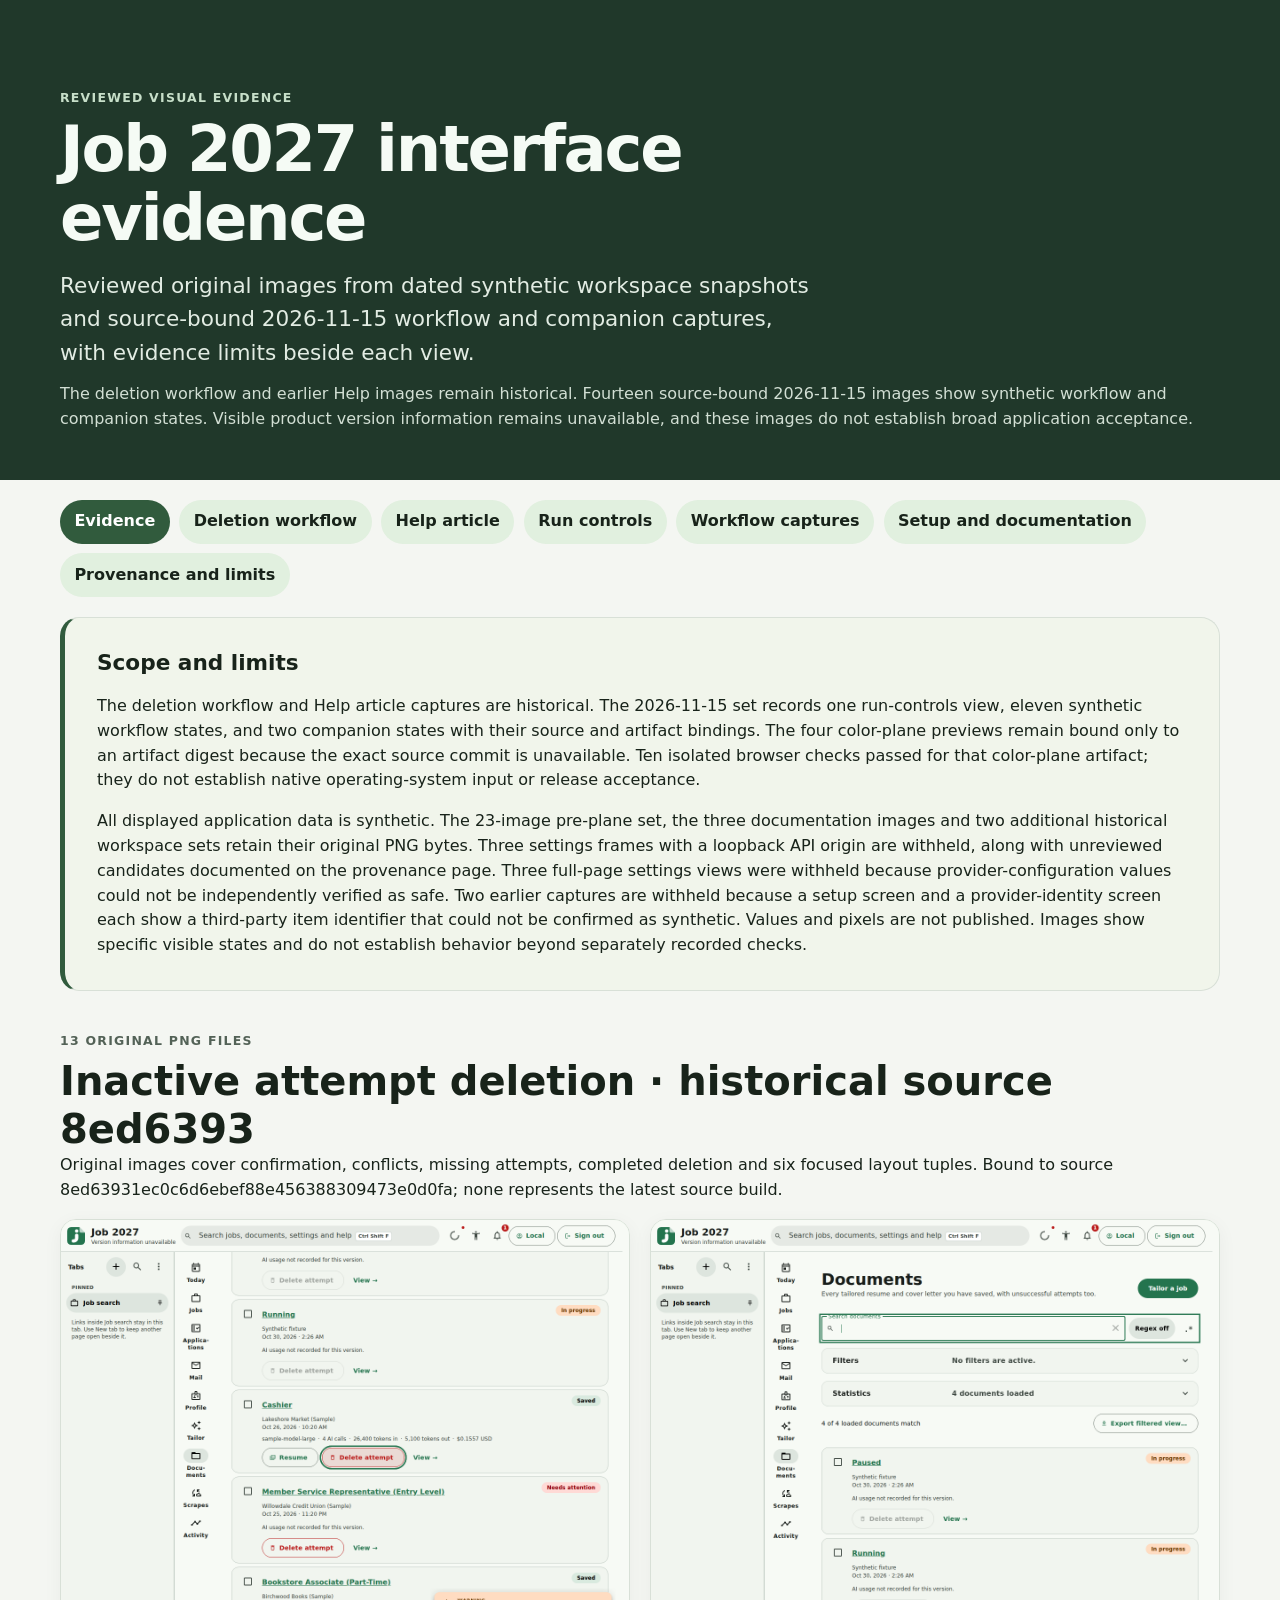
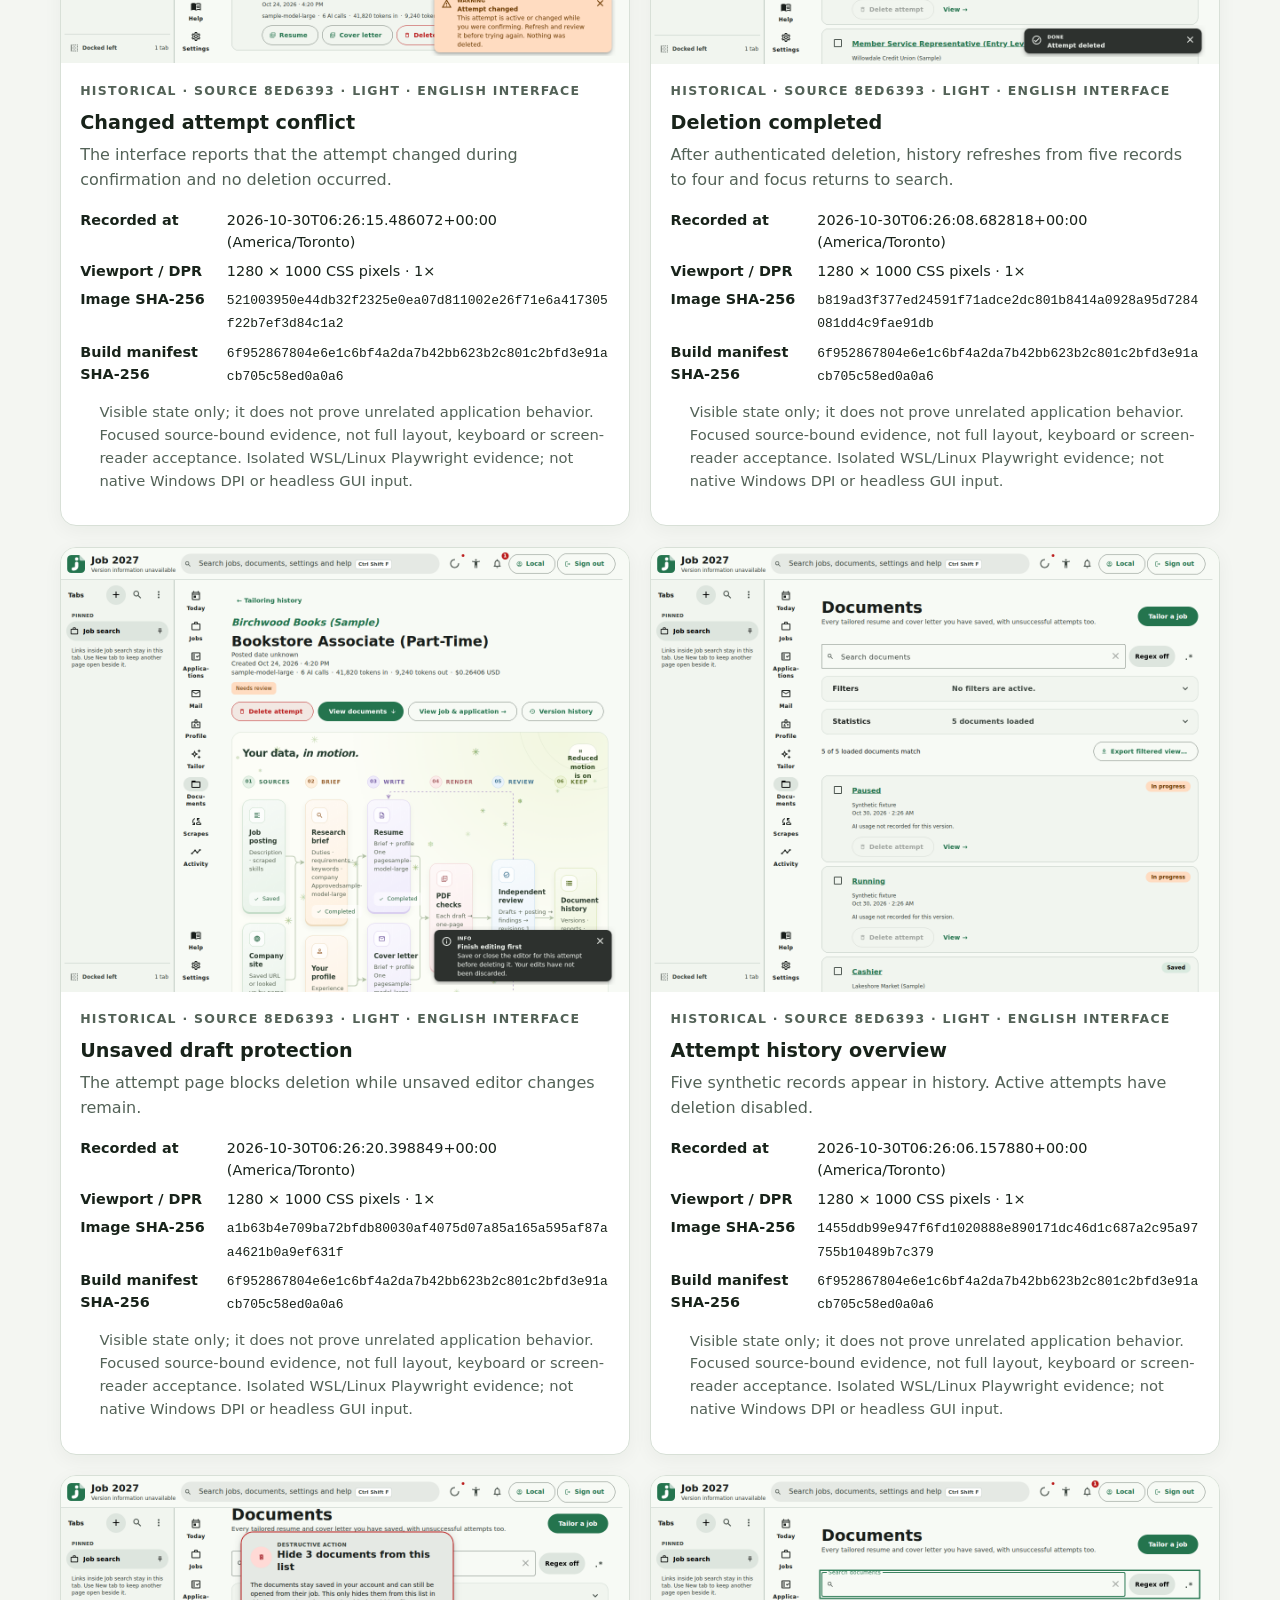
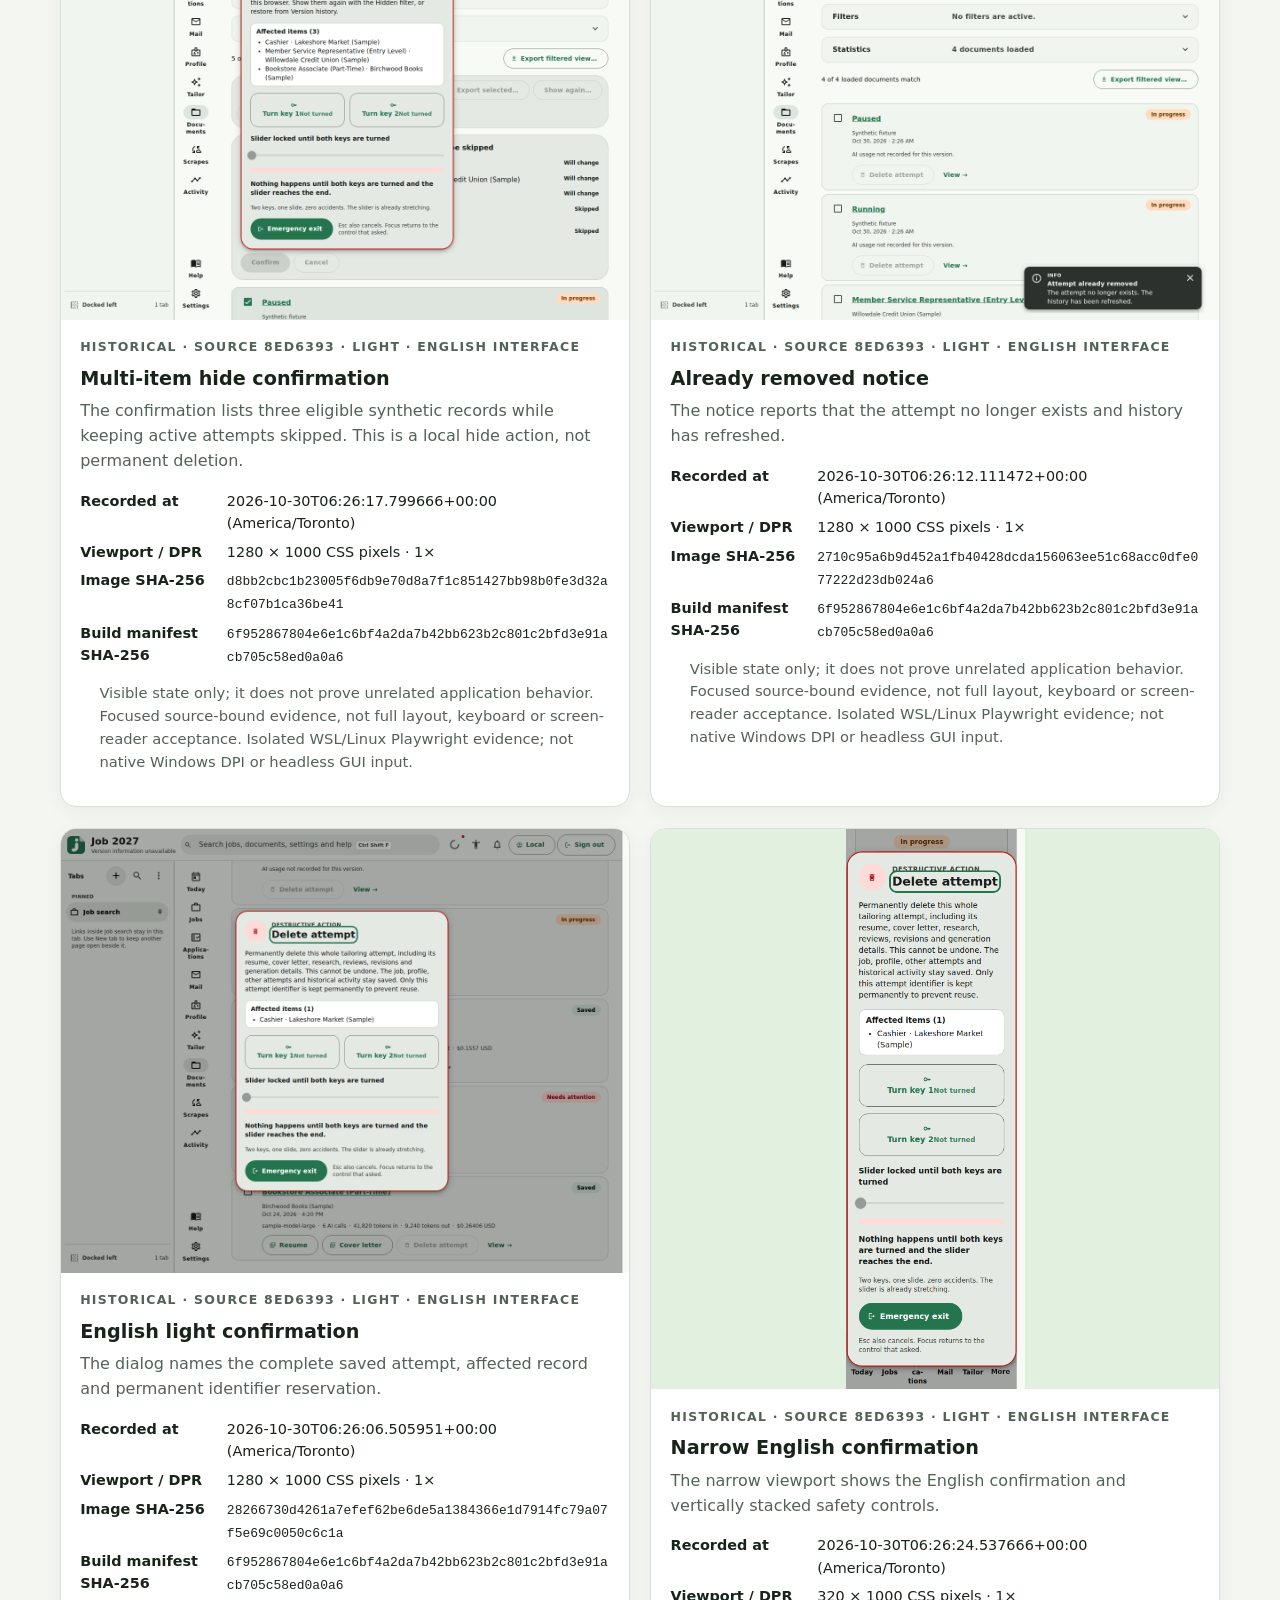
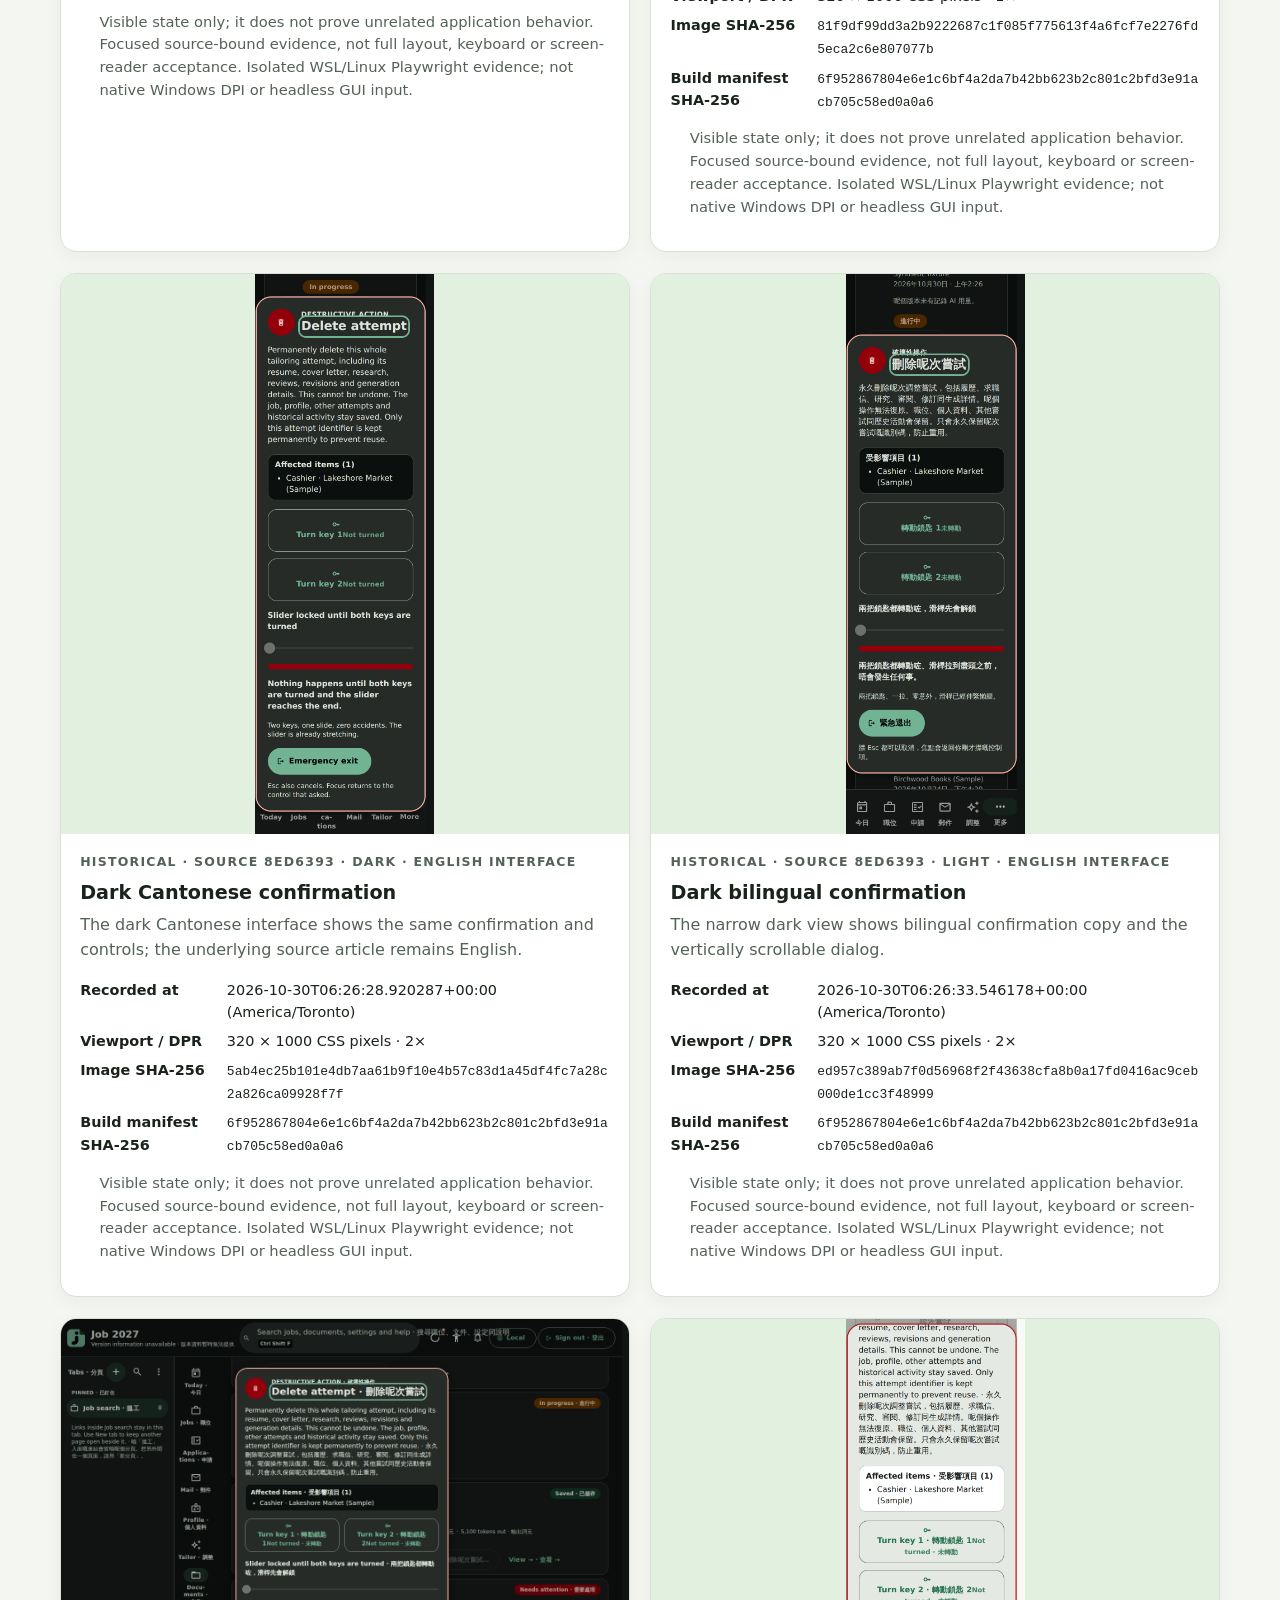
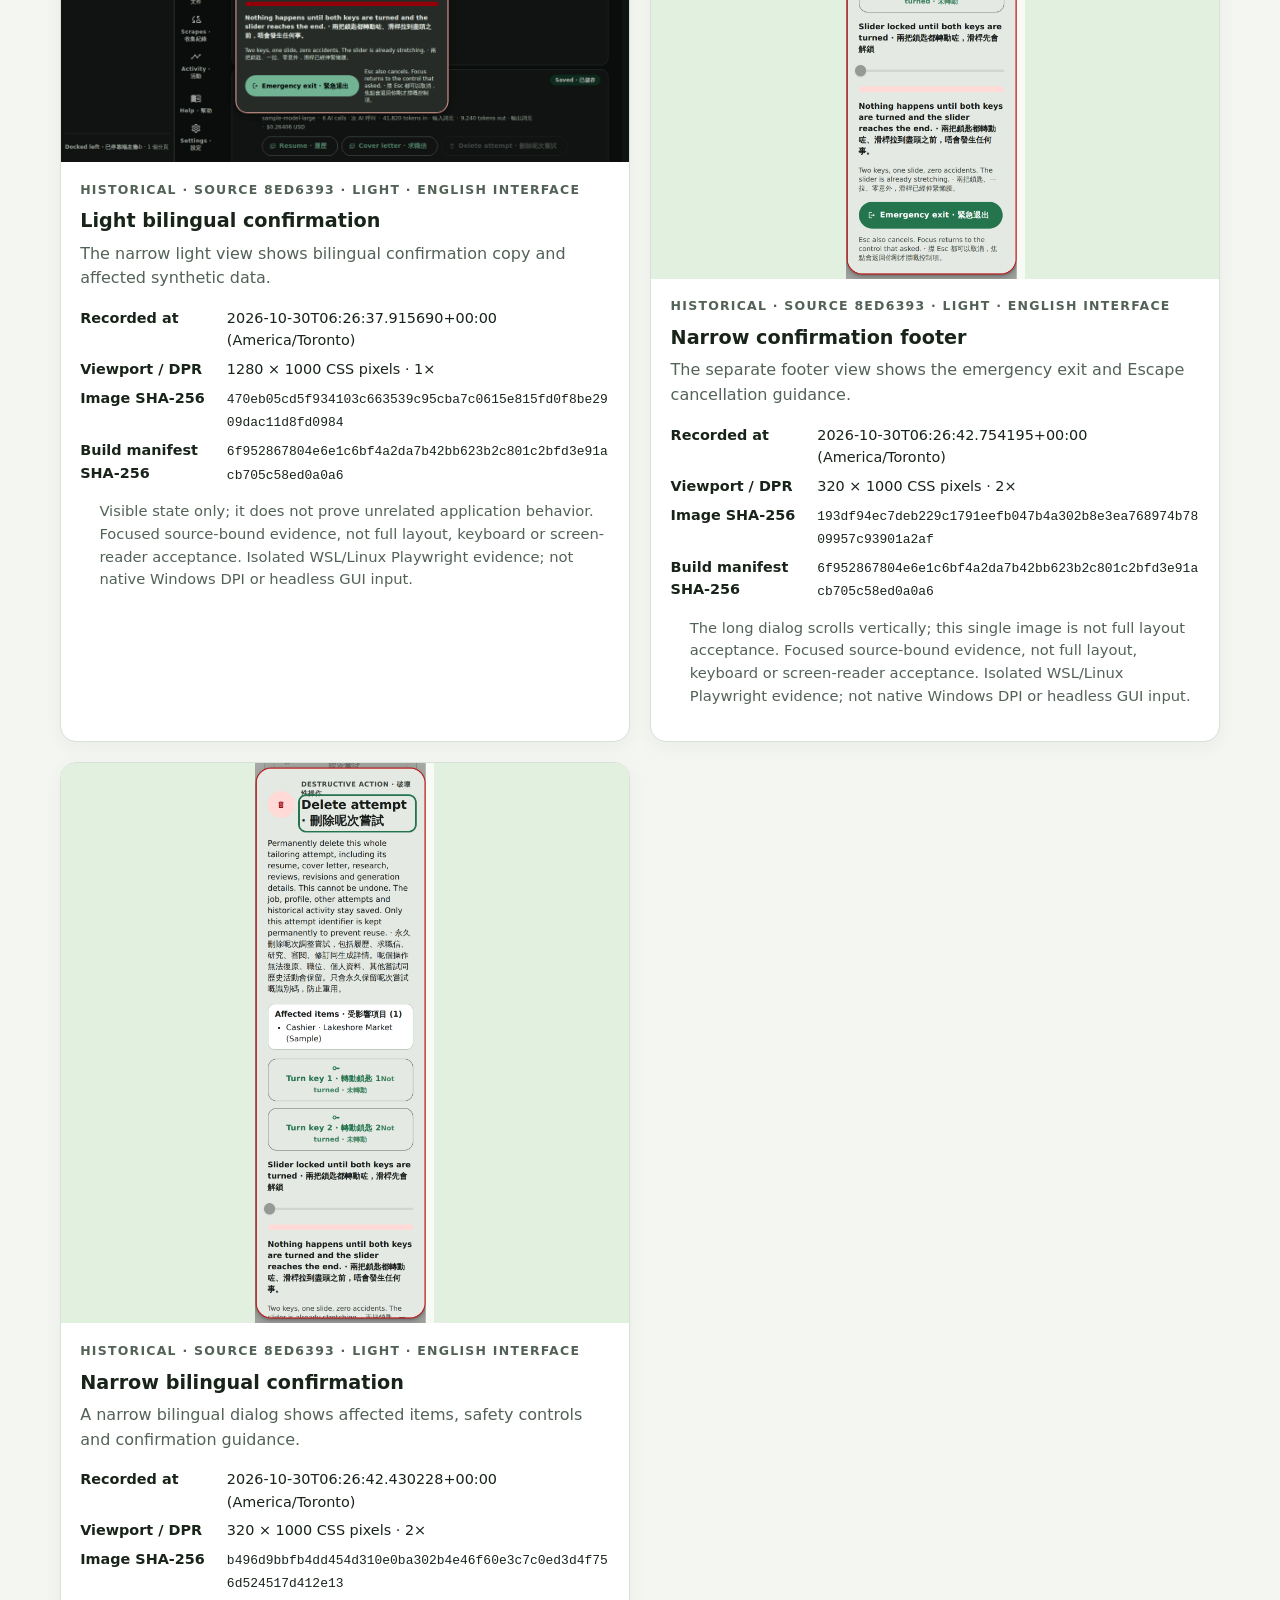
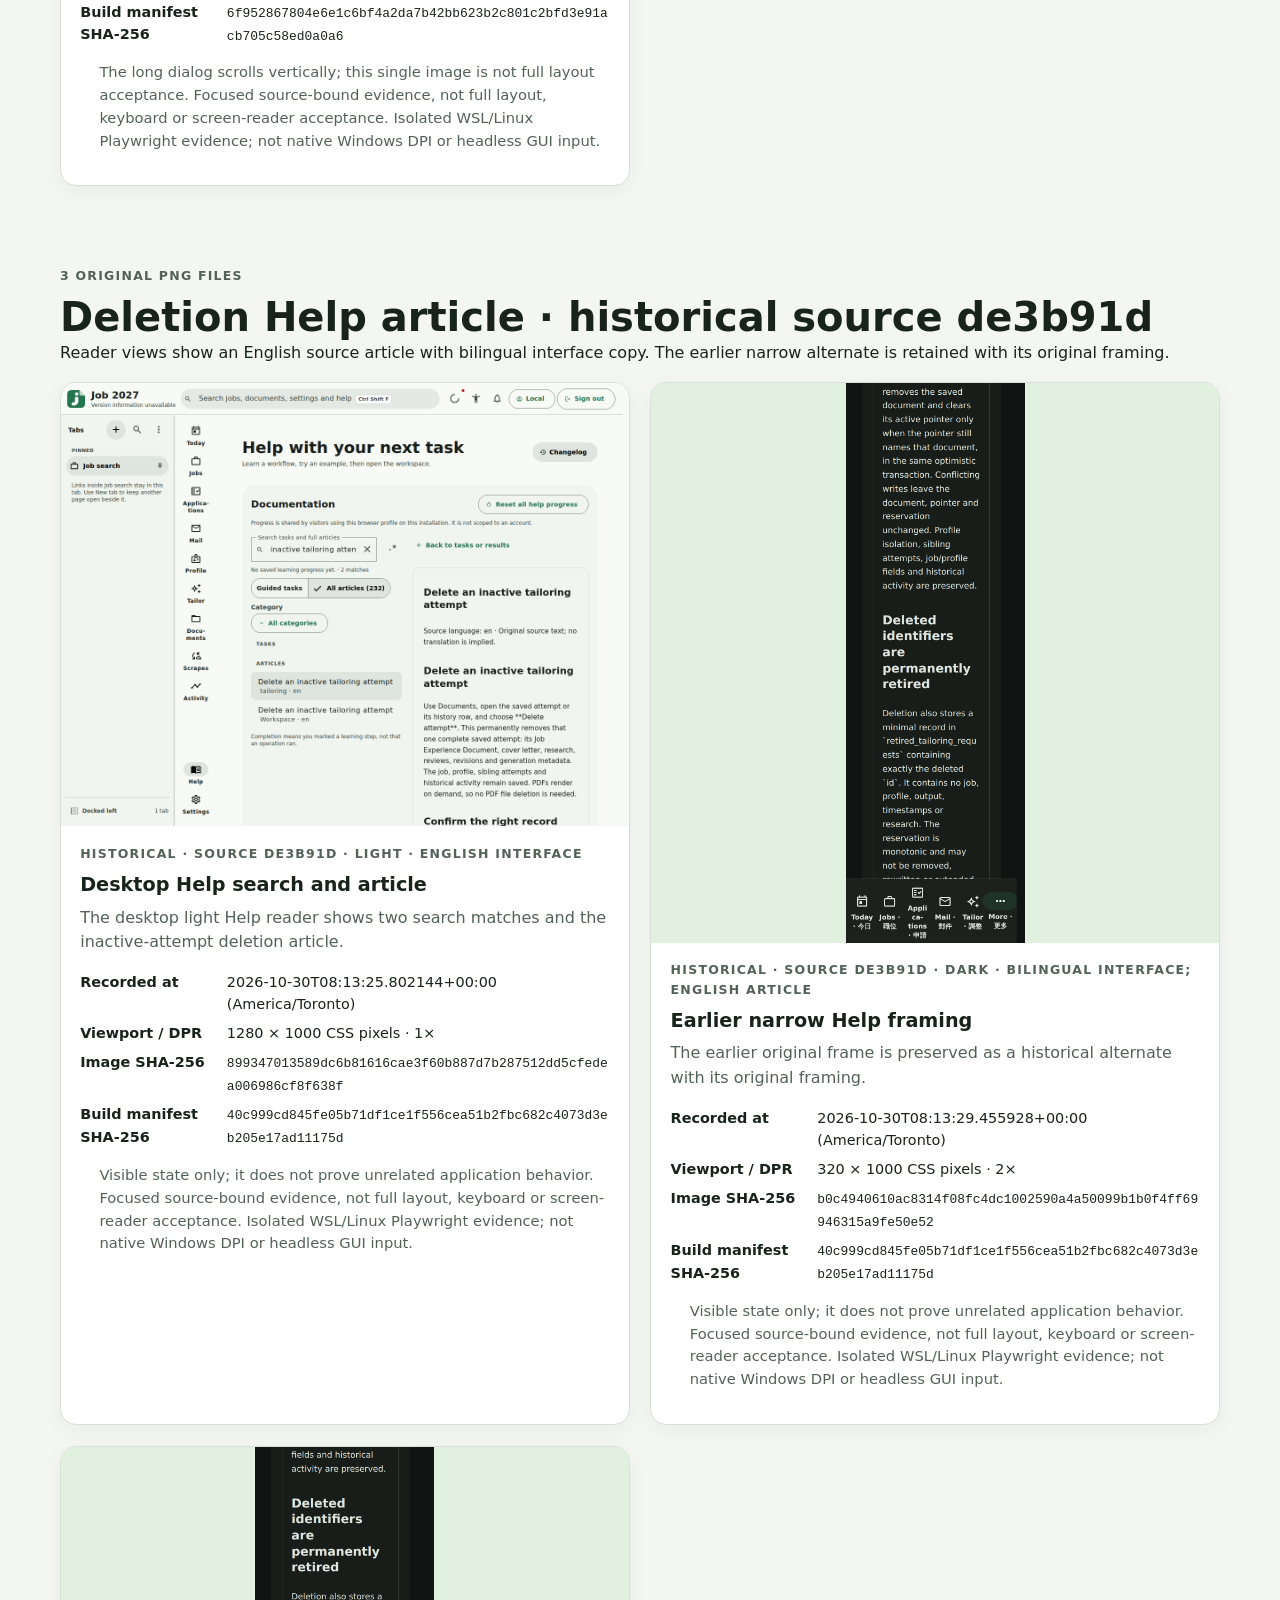
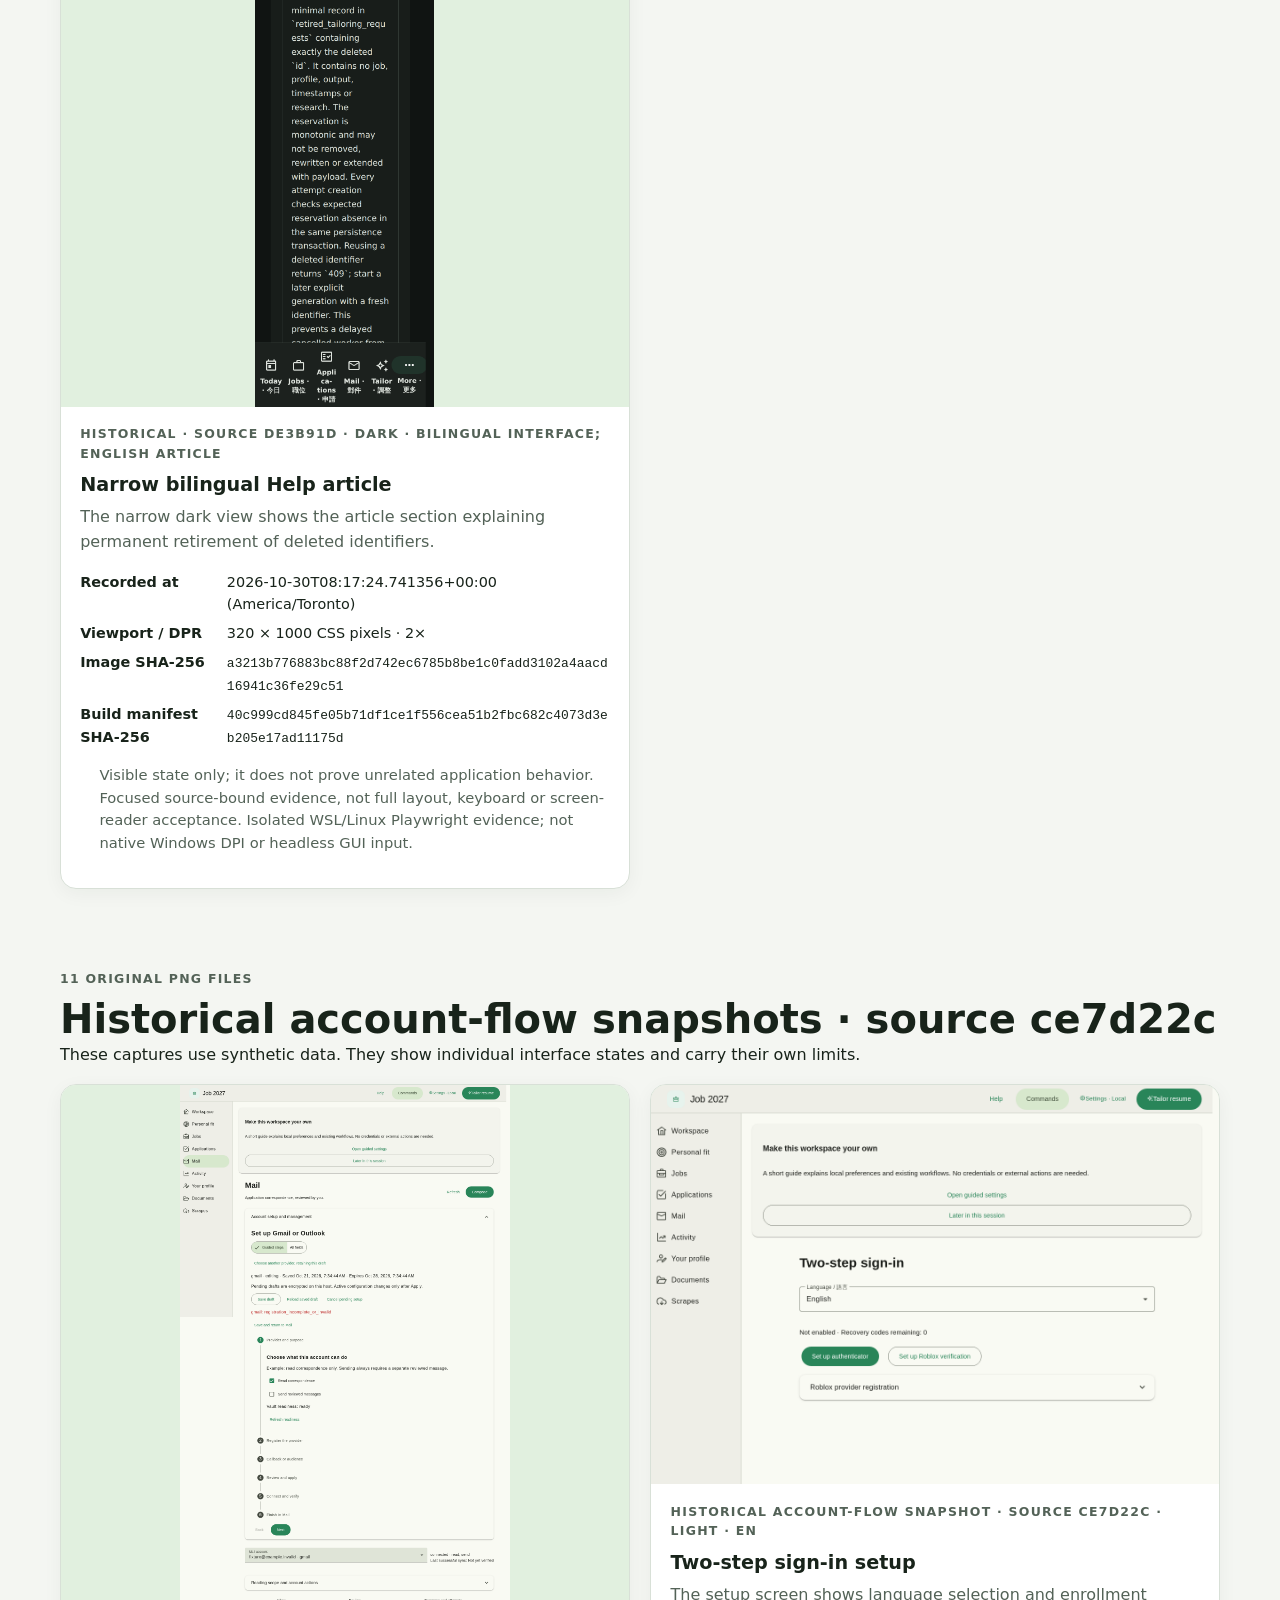
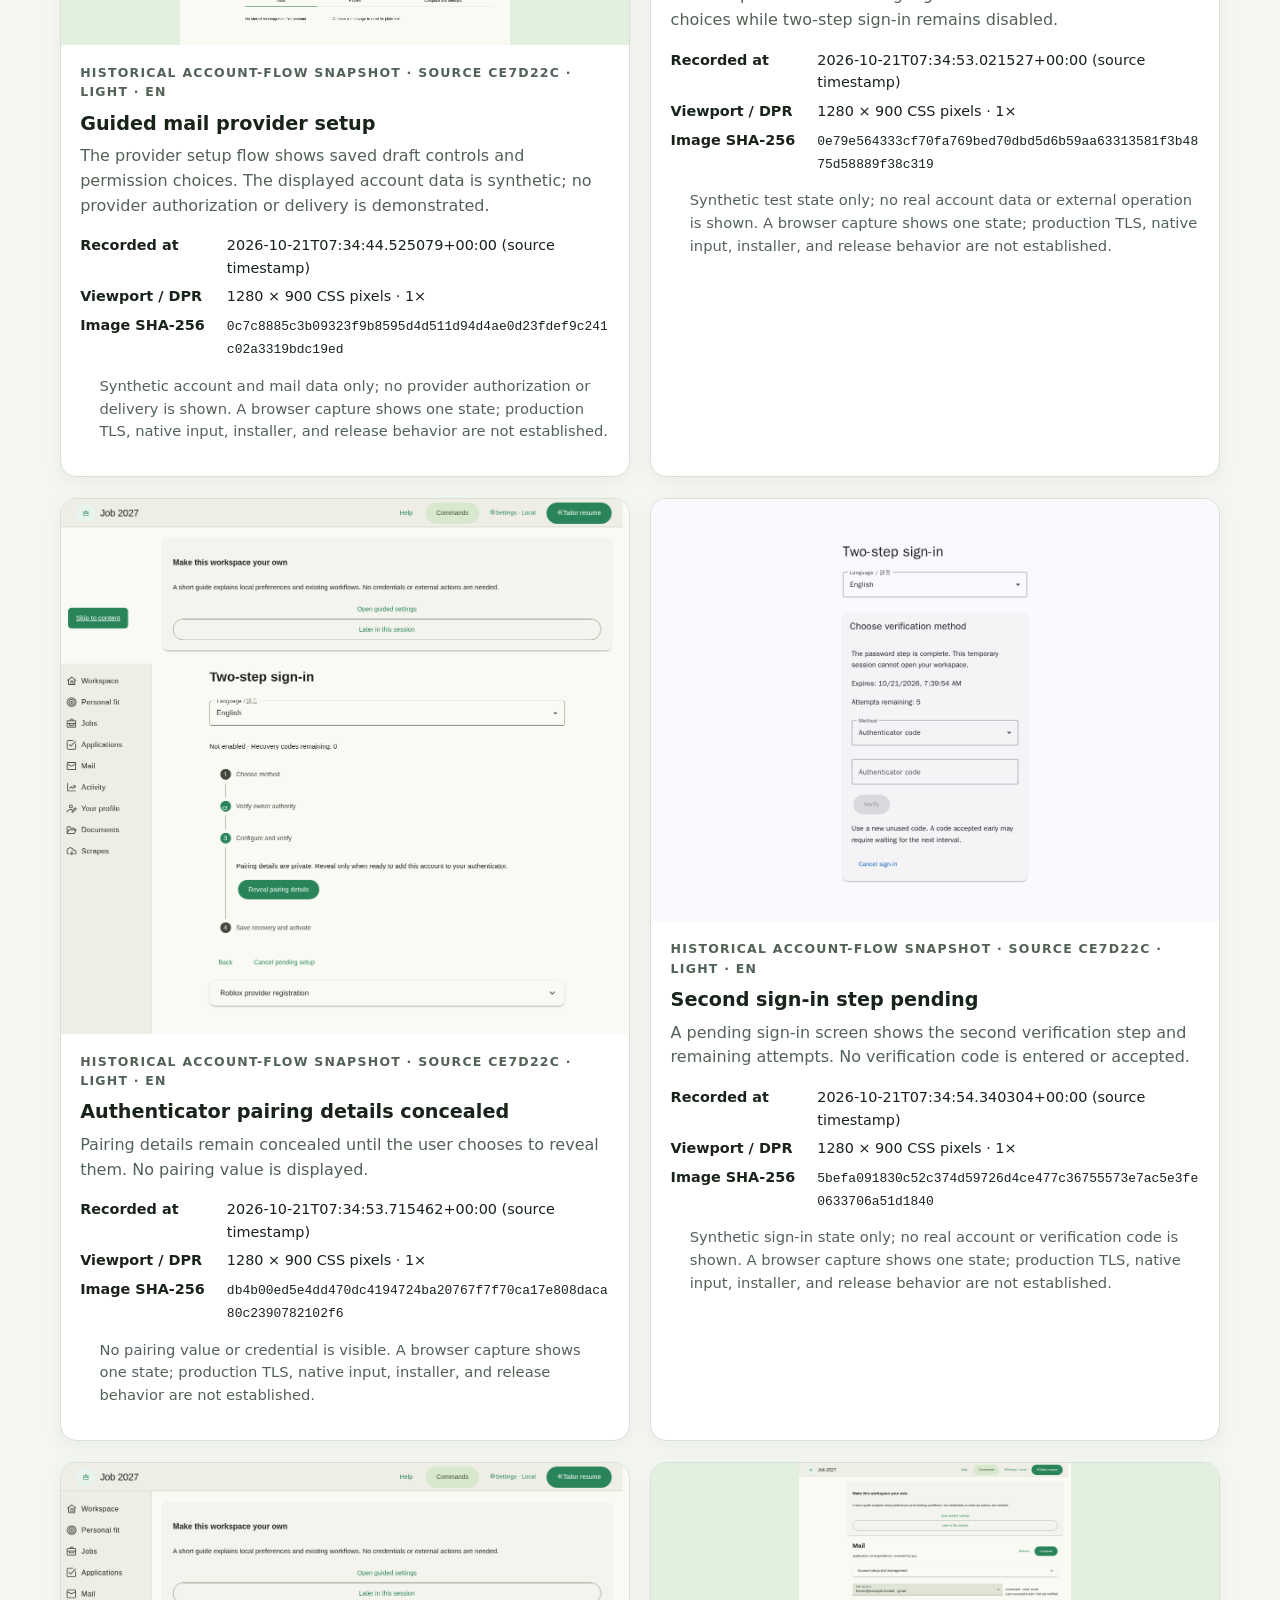
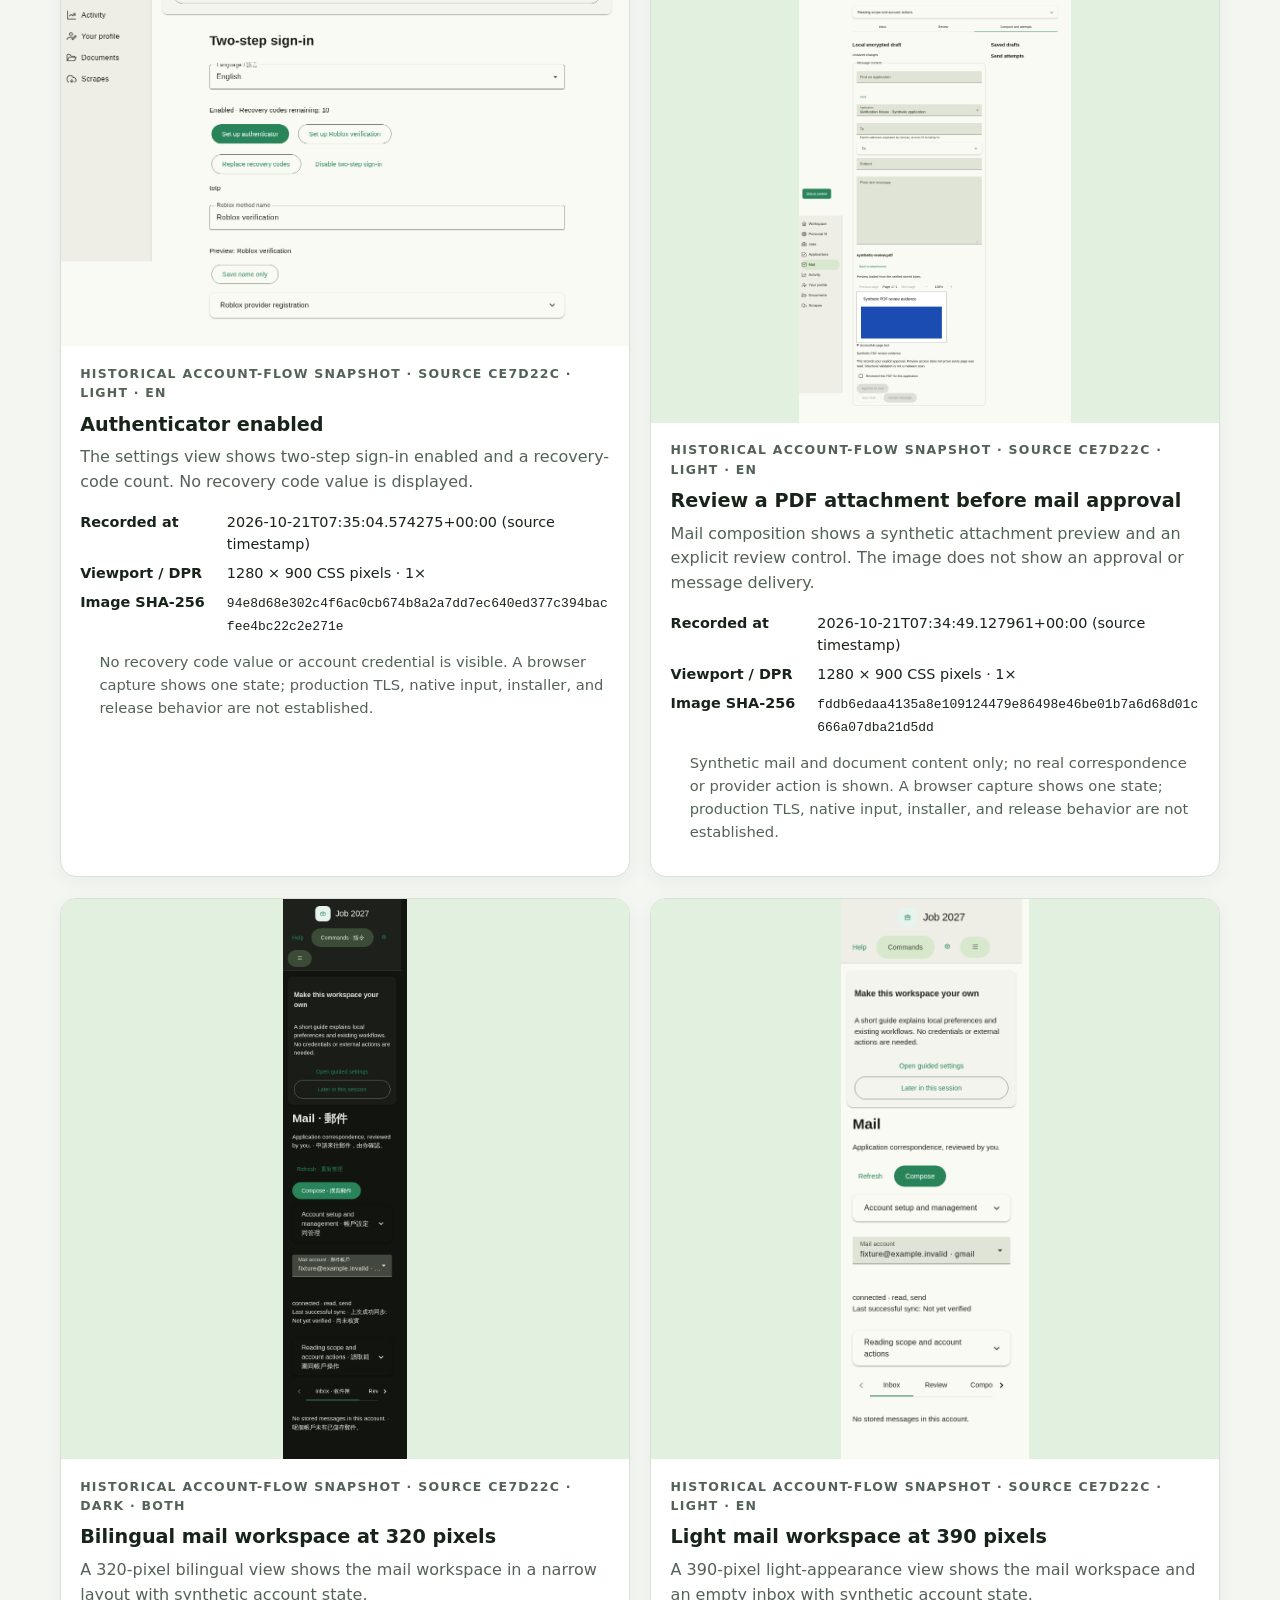
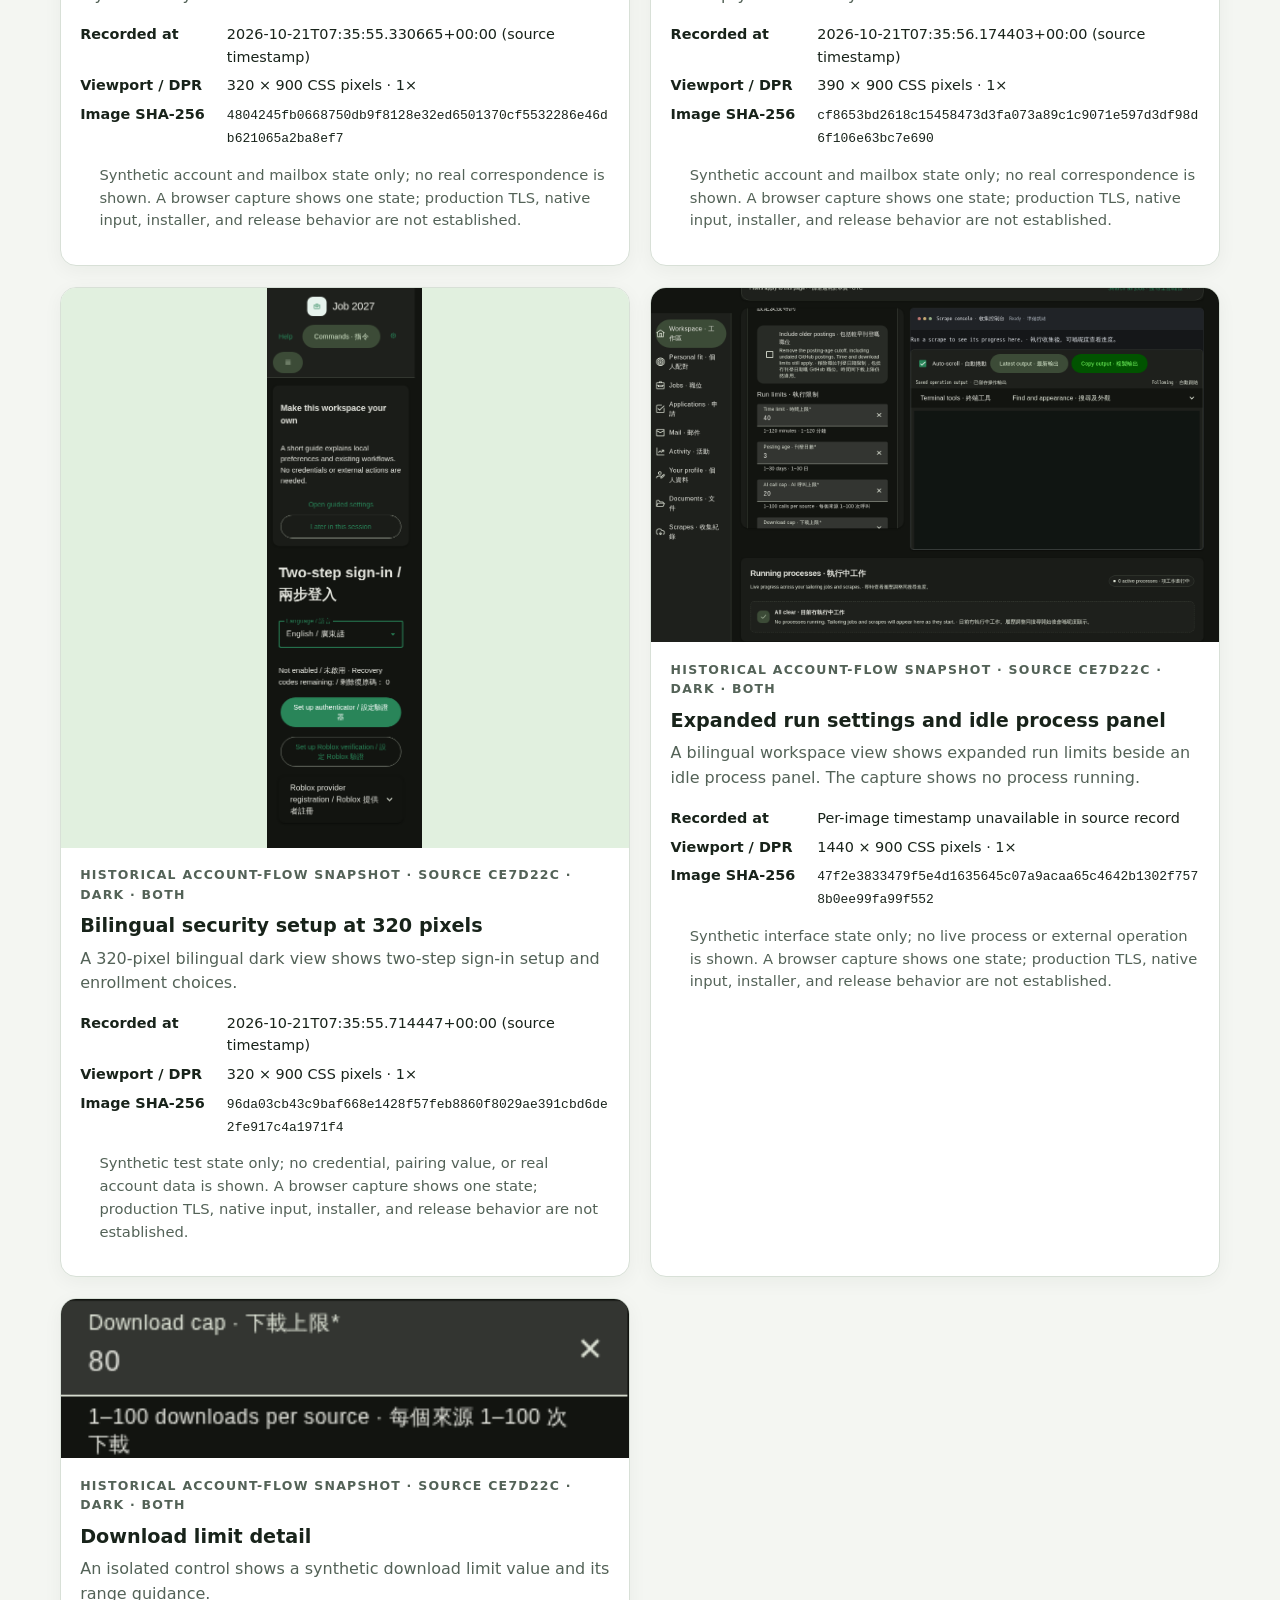
==== commit 24a432d8: "Add reviewed source-bound workflow gallery captures Adds fourteen original, source-bound PNGs with e" ====
--- a/docs/index.html
+++ b/docs/index.html
@@ -1,8 +1,8 @@
 <!doctype html>
 <html lang="en"><head><meta charset="utf-8"><meta name="viewport" content="width=device-width, initial-scale=1"><meta name="description" content="Reviewed original Job 2027 interface images with safe provenance and explicit limits."><meta name="color-scheme" content="light dark"><title>Job 2027 evidence gallery</title><link rel="stylesheet" href="gallery.css"><script src="gallery.js" defer></script></head>
-<body><a class="skip-link" href="#evidence">Skip to evidence</a><header class="site-header"><div class="header-inner"><p class="eyebrow">Reviewed visual evidence</p><h1>Job 2027 interface evidence</h1><p class="lede">Reviewed original images from dated synthetic workspace snapshots, with source builds and limits beside each view.</p><p class="source-line">The newly added deletion workflow and Help article images document historical source builds. They do not represent the latest source build. Existing artifact-bound and historical images retain their original limits.</p></div></header>
-<main><nav class="page-nav" aria-label="Evidence pages"><a aria-current="page" href="./">Evidence</a><a href="#deletion-workflow">Deletion workflow</a><a href="#help-guidance">Help article</a><a href="provenance.html">Provenance and limits</a></nav>
-<section class="notice" aria-labelledby="scope-title"><h2 id="scope-title">Scope and limits</h2><p>The added deletion workflow and Help article captures are historical and identify their source builds. They do not represent the latest source build. The four color-plane previews remain bound only to an artifact digest because the exact source commit is unavailable. Ten isolated browser checks passed for that color-plane artifact; they do not establish native operating-system input or release acceptance.</p><p>All displayed application data is synthetic. The 23-image pre-plane set, the three documentation images and two additional historical workspace sets retain their original PNG bytes. Five source captures are withheld. Three full-page settings views were withheld because provider-configuration values could not be independently verified as safe. Two earlier captures are withheld because a setup screen and a provider-identity screen each show a third-party item identifier that could not be confirmed as synthetic. Values and pixels are not published. Images show specific visible states and do not establish behavior beyond separately recorded checks.</p></section>
+<body><a class="skip-link" href="#evidence">Skip to evidence</a><header class="site-header"><div class="header-inner"><p class="eyebrow">Reviewed visual evidence</p><h1>Job 2027 interface evidence</h1><p class="lede">Reviewed original images from dated synthetic workspace snapshots and source-bound 2026-11-15 workflow and companion captures, with evidence limits beside each view.</p><p class="source-line">The deletion workflow and earlier Help images remain historical. Fourteen source-bound 2026-11-15 images show synthetic workflow and companion states. Visible product version information remains unavailable, and these images do not establish broad application acceptance.</p></div></header>
+<main><nav class="page-nav" aria-label="Evidence pages"><a aria-current="page" href="./">Evidence</a><a href="#deletion-workflow">Deletion workflow</a><a href="#help-guidance">Help article</a><a href="#run-controls">Run controls</a><a href="#workflow-captures">Workflow captures</a><a href="#companion-captures">Setup and documentation</a><a href="provenance.html">Provenance and limits</a></nav>
+<section class="notice" aria-labelledby="scope-title"><h2 id="scope-title">Scope and limits</h2><p>The deletion workflow and Help article captures are historical. The 2026-11-15 set records one run-controls view, eleven synthetic workflow states, and two companion states with their source and artifact bindings. The four color-plane previews remain bound only to an artifact digest because the exact source commit is unavailable. Ten isolated browser checks passed for that color-plane artifact; they do not establish native operating-system input or release acceptance.</p><p>All displayed application data is synthetic. The 23-image pre-plane set, the three documentation images and two additional historical workspace sets retain their original PNG bytes. Three settings frames with a loopback API origin are withheld, along with unreviewed candidates documented on the provenance page. Three full-page settings views were withheld because provider-configuration values could not be independently verified as safe. Two earlier captures are withheld because a setup screen and a provider-identity screen each show a third-party item identifier that could not be confirmed as synthetic. Values and pixels are not published. Images show specific visible states and do not establish behavior beyond separately recorded checks.</p></section>
 <section class="gallery" id="deletion-workflow" aria-labelledby="deletion-workflow-title"><div class="section-heading"><div><p class="eyebrow">13 original PNG files</p><h2 id="deletion-workflow-title">Inactive attempt deletion · historical source 8ed6393</h2></div></div><p>Original images cover confirmation, conflicts, missing attempts, completed deletion and six focused layout tuples. Bound to source 8ed63931ec0c6d6ebef88e456388309473e0d0fa; none represents the latest source build.</p><div class="capture-grid"><article class="capture-card" data-search="Changed attempt conflict The interface reports that the attempt changed during confirmation and no deletion occurred. 8ed63931ec0c6d6ebef88e456388309473e0d0fa"><a class="image-link" href="captures/deletion-8ed6393/conflict-notice.png"><img src="captures/deletion-8ed6393/conflict-notice.png" width="1280" height="1000" alt="The interface reports that the attempt changed during confirmation and no deletion occurred." loading="lazy"></a><div class="card-copy"><p class="card-kicker">Historical · source 8ed6393 · light · English interface</p><h3>Changed attempt conflict</h3><p>The interface reports that the attempt changed during confirmation and no deletion occurred.</p><dl><dt>Recorded at</dt><dd>2026-10-30T06:26:15.486072+00:00 (America/Toronto)</dd><dt>Viewport / DPR</dt><dd>1280 × 1000 CSS pixels · 1×</dd><dt>Image SHA-256</dt><dd><code>521003950e44db32f2325e0ea07d811002e26f71e6a417305f22b7ef3d84c1a2</code></dd><dt>Build manifest SHA-256</dt><dd><code>6f952867804e6e1c6bf4a2da7b42bb623b2c801c2bfd3e91acb705c58ed0a0a6</code></dd></dl><p class="limits">Visible state only; it does not prove unrelated application behavior. Focused source-bound evidence, not full layout, keyboard or screen-reader acceptance. Isolated WSL/Linux Playwright evidence; not native Windows DPI or headless GUI input.</p></div></article><article class="capture-card" data-search="Deletion completed After authenticated deletion, history refreshes from five records to four and focus returns to search. 8ed63931ec0c6d6ebef88e456388309473e0d0fa"><a class="image-link" href="captures/deletion-8ed6393/deleted-history.png"><img src="captures/deletion-8ed6393/deleted-history.png" width="1280" height="1000" alt="After authenticated deletion, history refreshes from five records to four and focus returns to search." loading="lazy"></a><div class="card-copy"><p class="card-kicker">Historical · source 8ed6393 · light · English interface</p><h3>Deletion completed</h3><p>After authenticated deletion, history refreshes from five records to four and focus returns to search.</p><dl><dt>Recorded at</dt><dd>2026-10-30T06:26:08.682818+00:00 (America/Toronto)</dd><dt>Viewport / DPR</dt><dd>1280 × 1000 CSS pixels · 1×</dd><dt>Image SHA-256</dt><dd><code>b819ad3f377ed24591f71adce2dc801b8414a0928a95d7284081dd4c9fae91db</code></dd><dt>Build manifest SHA-256</dt><dd><code>6f952867804e6e1c6bf4a2da7b42bb623b2c801c2bfd3e91acb705c58ed0a0a6</code></dd></dl><p class="limits">Visible state only; it does not prove unrelated application behavior. Focused source-bound evidence, not full layout, keyboard or screen-reader acceptance. Isolated WSL/Linux Playwright evidence; not native Windows DPI or headless GUI input.</p></div></article><article class="capture-card" data-search="Unsaved draft protection The attempt page blocks deletion while unsaved editor changes remain. 8ed63931ec0c6d6ebef88e456388309473e0d0fa"><a class="image-link" href="captures/deletion-8ed6393/draft-protected.png"><img src="captures/deletion-8ed6393/draft-protected.png" width="1280" height="1000" alt="The attempt page blocks deletion while unsaved editor changes remain." loading="lazy"></a><div class="card-copy"><p class="card-kicker">Historical · source 8ed6393 · light · English interface</p><h3>Unsaved draft protection</h3><p>The attempt page blocks deletion while unsaved editor changes remain.</p><dl><dt>Recorded at</dt><dd>2026-10-30T06:26:20.398849+00:00 (America/Toronto)</dd><dt>Viewport / DPR</dt><dd>1280 × 1000 CSS pixels · 1×</dd><dt>Image SHA-256</dt><dd><code>a1b63b4e709ba72bfdb80030af4075d07a85a165a595af87aa4621b0a9ef631f</code></dd><dt>Build manifest SHA-256</dt><dd><code>6f952867804e6e1c6bf4a2da7b42bb623b2c801c2bfd3e91acb705c58ed0a0a6</code></dd></dl><p class="limits">Visible state only; it does not prove unrelated application behavior. Focused source-bound evidence, not full layout, keyboard or screen-reader acceptance. Isolated WSL/Linux Playwright evidence; not native Windows DPI or headless GUI input.</p></div></article><article class="capture-card" data-search="Attempt history overview Five synthetic records appear in history. Active attempts have deletion disabled. 8ed63931ec0c6d6ebef88e456388309473e0d0fa"><a class="image-link" href="captures/deletion-8ed6393/history-overview.png"><img src="captures/deletion-8ed6393/history-overview.png" width="1280" height="1000" alt="Five synthetic records appear in history. Active attempts have deletion disabled." loading="lazy"></a><div class="card-copy"><p class="card-kicker">Historical · source 8ed6393 · light · English interface</p><h3>Attempt history overview</h3><p>Five synthetic records appear in history. Active attempts have deletion disabled.</p><dl><dt>Recorded at</dt><dd>2026-10-30T06:26:06.157880+00:00 (America/Toronto)</dd><dt>Viewport / DPR</dt><dd>1280 × 1000 CSS pixels · 1×</dd><dt>Image SHA-256</dt><dd><code>1455ddb99e947f6fd1020888e890171dc46d1c687a2c95a97755b10489b7c379</code></dd><dt>Build manifest SHA-256</dt><dd><code>6f952867804e6e1c6bf4a2da7b42bb623b2c801c2bfd3e91acb705c58ed0a0a6</code></dd></dl><p class="limits">Visible state only; it does not prove unrelated application behavior. Focused source-bound evidence, not full layout, keyboard or screen-reader acceptance. Isolated WSL/Linux Playwright evidence; not native Windows DPI or headless GUI input.</p></div></article><article class="capture-card" data-search="Multi-item hide confirmation The confirmation lists three eligible synthetic records while keeping active attempts skipped. This is a local hide action, not permanent deletion. 8ed63931ec0c6d6ebef88e456388309473e0d0fa"><a class="image-link" href="captures/deletion-8ed6393/many-items-confirmation.png"><img src="captures/deletion-8ed6393/many-items-confirmation.png" width="1280" height="1000" alt="The confirmation lists three eligible synthetic records while keeping active attempts skipped. This is a local hide action, not permanent deletion." loading="lazy"></a><div class="card-copy"><p class="card-kicker">Historical · source 8ed6393 · light · English interface</p><h3>Multi-item hide confirmation</h3><p>The confirmation lists three eligible synthetic records while keeping active attempts skipped. This is a local hide action, not permanent deletion.</p><dl><dt>Recorded at</dt><dd>2026-10-30T06:26:17.799666+00:00 (America/Toronto)</dd><dt>Viewport / DPR</dt><dd>1280 × 1000 CSS pixels · 1×</dd><dt>Image SHA-256</dt><dd><code>d8bb2cbc1b23005f6db9e70d8a7f1c851427bb98b0fe3d32a8cf07b1ca36be41</code></dd><dt>Build manifest SHA-256</dt><dd><code>6f952867804e6e1c6bf4a2da7b42bb623b2c801c2bfd3e91acb705c58ed0a0a6</code></dd></dl><p class="limits">Visible state only; it does not prove unrelated application behavior. Focused source-bound evidence, not full layout, keyboard or screen-reader acceptance. Isolated WSL/Linux Playwright evidence; not native Windows DPI or headless GUI input.</p></div></article><article class="capture-card" data-search="Already removed notice The notice reports that the attempt no longer exists and history has refreshed. 8ed63931ec0c6d6ebef88e456388309473e0d0fa"><a class="image-link" href="captures/deletion-8ed6393/missing-notice.png"><img src="captures/deletion-8ed6393/missing-notice.png" width="1280" height="1000" alt="The notice reports that the attempt no longer exists and history has refreshed." loading="lazy"></a><div class="card-copy"><p class="card-kicker">Historical · source 8ed6393 · light · English interface</p><h3>Already removed notice</h3><p>The notice reports that the attempt no longer exists and history has refreshed.</p><dl><dt>Recorded at</dt><dd>2026-10-30T06:26:12.111472+00:00 (America/Toronto)</dd><dt>Viewport / DPR</dt><dd>1280 × 1000 CSS pixels · 1×</dd><dt>Image SHA-256</dt><dd><code>2710c95a6b9d452a1fb40428dcda156063ee51c68acc0dfe077222d23db024a6</code></dd><dt>Build manifest SHA-256</dt><dd><code>6f952867804e6e1c6bf4a2da7b42bb623b2c801c2bfd3e91acb705c58ed0a0a6</code></dd></dl><p class="limits">Visible state only; it does not prove unrelated application behavior. Focused source-bound evidence, not full layout, keyboard or screen-reader acceptance. Isolated WSL/Linux Playwright evidence; not native Windows DPI or headless GUI input.</p></div></article><article class="capture-card" data-search="English light confirmation The dialog names the complete saved attempt, affected record and permanent identifier reservation. 8ed63931ec0c6d6ebef88e456388309473e0d0fa"><a class="image-link" href="captures/deletion-8ed6393/tuple-1-confirmation.png"><img src="captures/deletion-8ed6393/tuple-1-confirmation.png" width="1280" height="1000" alt="The dialog names the complete saved attempt, affected record and permanent identifier reservation." loading="lazy"></a><div class="card-copy"><p class="card-kicker">Historical · source 8ed6393 · light · English interface</p><h3>English light confirmation</h3><p>The dialog names the complete saved attempt, affected record and permanent identifier reservation.</p><dl><dt>Recorded at</dt><dd>2026-10-30T06:26:06.505951+00:00 (America/Toronto)</dd><dt>Viewport / DPR</dt><dd>1280 × 1000 CSS pixels · 1×</dd><dt>Image SHA-256</dt><dd><code>28266730d4261a7efef62be6de5a1384366e1d7914fc79a07f5e69c0050c6c1a</code></dd><dt>Build manifest SHA-256</dt><dd><code>6f952867804e6e1c6bf4a2da7b42bb623b2c801c2bfd3e91acb705c58ed0a0a6</code></dd></dl><p class="limits">Visible state only; it does not prove unrelated application behavior. Focused source-bound evidence, not full layout, keyboard or screen-reader acceptance. Isolated WSL/Linux Playwright evidence; not native Windows DPI or headless GUI input.</p></div></article><article class="capture-card" data-search="Narrow English confirmation The narrow viewport shows the English confirmation and vertically stacked safety controls. 8ed63931ec0c6d6ebef88e456388309473e0d0fa"><a class="image-link" href="captures/deletion-8ed6393/tuple-2-confirmation.png"><img src="captures/deletion-8ed6393/tuple-2-confirmation.png" width="320" height="1000" alt="The narrow viewport shows the English confirmation and vertically stacked safety controls." loading="lazy"></a><div class="card-copy"><p class="card-kicker">Historical · source 8ed6393 · light · English interface</p><h3>Narrow English confirmation</h3><p>The narrow viewport shows the English confirmation and vertically stacked safety controls.</p><dl><dt>Recorded at</dt><dd>2026-10-30T06:26:24.537666+00:00 (America/Toronto)</dd><dt>Viewport / DPR</dt><dd>320 × 1000 CSS pixels · 1×</dd><dt>Image SHA-256</dt><dd><code>81f9df99dd3a2b9222687c1f085f775613f4a6fcf7e2276fd5eca2c6e807077b</code></dd><dt>Build manifest SHA-256</dt><dd><code>6f952867804e6e1c6bf4a2da7b42bb623b2c801c2bfd3e91acb705c58ed0a0a6</code></dd></dl><p class="limits">Visible state only; it does not prove unrelated application behavior. Focused source-bound evidence, not full layout, keyboard or screen-reader acceptance. Isolated WSL/Linux Playwright evidence; not native Windows DPI or headless GUI input.</p></div></article><article class="capture-card" data-search="Dark Cantonese confirmation The dark Cantonese interface shows the same confirmation and controls; the underlying source article remains English. 8ed63931ec0c6d6ebef88e456388309473e0d0fa"><a class="image-link" href="captures/deletion-8ed6393/tuple-3-confirmation.png"><img src="captures/deletion-8ed6393/tuple-3-confirmation.png" width="640" height="2000" alt="The dark Cantonese interface shows the same confirmation and controls; the underlying source article remains English." loading="lazy"></a><div class="card-copy"><p class="card-kicker">Historical · source 8ed6393 · dark · English interface</p><h3>Dark Cantonese confirmation</h3><p>The dark Cantonese interface shows the same confirmation and controls; the underlying source article remains English.</p><dl><dt>Recorded at</dt><dd>2026-10-30T06:26:28.920287+00:00 (America/Toronto)</dd><dt>Viewport / DPR</dt><dd>320 × 1000 CSS pixels · 2×</dd><dt>Image SHA-256</dt><dd><code>5ab4ec25b101e4db7aa61b9f10e4b57c83d1a45df4fc7a28c2a826ca09928f7f</code></dd><dt>Build manifest SHA-256</dt><dd><code>6f952867804e6e1c6bf4a2da7b42bb623b2c801c2bfd3e91acb705c58ed0a0a6</code></dd></dl><p class="limits">Visible state only; it does not prove unrelated application behavior. Focused source-bound evidence, not full layout, keyboard or screen-reader acceptance. Isolated WSL/Linux Playwright evidence; not native Windows DPI or headless GUI input.</p></div></article><article class="capture-card" data-search="Dark bilingual confirmation The narrow dark view shows bilingual confirmation copy and the vertically scrollable dialog. 8ed63931ec0c6d6ebef88e456388309473e0d0fa"><a class="image-link" href="captures/deletion-8ed6393/tuple-4-confirmation.png"><img src="captures/deletion-8ed6393/tuple-4-confirmation.png" width="640" height="2000" alt="The narrow dark view shows bilingual confirmation copy and the vertically scrollable dialog." loading="lazy"></a><div class="card-copy"><p class="card-kicker">Historical · source 8ed6393 · light · English interface</p><h3>Dark bilingual confirmation</h3><p>The narrow dark view shows bilingual confirmation copy and the vertically scrollable dialog.</p><dl><dt>Recorded at</dt><dd>2026-10-30T06:26:33.546178+00:00 (America/Toronto)</dd><dt>Viewport / DPR</dt><dd>320 × 1000 CSS pixels · 2×</dd><dt>Image SHA-256</dt><dd><code>ed957c389ab7f0d56968f2f43638cfa8b0a17fd0416ac9ceb000de1cc3f48999</code></dd><dt>Build manifest SHA-256</dt><dd><code>6f952867804e6e1c6bf4a2da7b42bb623b2c801c2bfd3e91acb705c58ed0a0a6</code></dd></dl><p class="limits">Visible state only; it does not prove unrelated application behavior. Focused source-bound evidence, not full layout, keyboard or screen-reader acceptance. Isolated WSL/Linux Playwright evidence; not native Windows DPI or headless GUI input.</p></div></article><article class="capture-card" data-search="Light bilingual confirmation The narrow light view shows bilingual confirmation copy and affected synthetic data. 8ed63931ec0c6d6ebef88e456388309473e0d0fa"><a class="image-link" href="captures/deletion-8ed6393/tuple-5-confirmation.png"><img src="captures/deletion-8ed6393/tuple-5-confirmation.png" width="1280" height="1000" alt="The narrow light view shows bilingual confirmation copy and affected synthetic data." loading="lazy"></a><div class="card-copy"><p class="card-kicker">Historical · source 8ed6393 · light · English interface</p><h3>Light bilingual confirmation</h3><p>The narrow light view shows bilingual confirmation copy and affected synthetic data.</p><dl><dt>Recorded at</dt><dd>2026-10-30T06:26:37.915690+00:00 (America/Toronto)</dd><dt>Viewport / DPR</dt><dd>1280 × 1000 CSS pixels · 1×</dd><dt>Image SHA-256</dt><dd><code>470eb05cd5f934103c663539c95cba7c0615e815fd0f8be2909dac11d8fd0984</code></dd><dt>Build manifest SHA-256</dt><dd><code>6f952867804e6e1c6bf4a2da7b42bb623b2c801c2bfd3e91acb705c58ed0a0a6</code></dd></dl><p class="limits">Visible state only; it does not prove unrelated application behavior. Focused source-bound evidence, not full layout, keyboard or screen-reader acceptance. Isolated WSL/Linux Playwright evidence; not native Windows DPI or headless GUI input.</p></div></article><article class="capture-card" data-search="Narrow confirmation footer The separate footer view shows the emergency exit and Escape cancellation guidance. 8ed63931ec0c6d6ebef88e456388309473e0d0fa"><a class="image-link" href="captures/deletion-8ed6393/tuple-6-confirmation-footer.png"><img src="captures/deletion-8ed6393/tuple-6-confirmation-footer.png" width="640" height="2000" alt="The separate footer view shows the emergency exit and Escape cancellation guidance." loading="lazy"></a><div class="card-copy"><p class="card-kicker">Historical · source 8ed6393 · light · English interface</p><h3>Narrow confirmation footer</h3><p>The separate footer view shows the emergency exit and Escape cancellation guidance.</p><dl><dt>Recorded at</dt><dd>2026-10-30T06:26:42.754195+00:00 (America/Toronto)</dd><dt>Viewport / DPR</dt><dd>320 × 1000 CSS pixels · 2×</dd><dt>Image SHA-256</dt><dd><code>193df94ec7deb229c1791eefb047b4a302b8e3ea768974b7809957c93901a2af</code></dd><dt>Build manifest SHA-256</dt><dd><code>6f952867804e6e1c6bf4a2da7b42bb623b2c801c2bfd3e91acb705c58ed0a0a6</code></dd></dl><p class="limits">The long dialog scrolls vertically; this single image is not full layout acceptance. Focused source-bound evidence, not full layout, keyboard or screen-reader acceptance. Isolated WSL/Linux Playwright evidence; not native Windows DPI or headless GUI input.</p></div></article><article class="capture-card" data-search="Narrow bilingual confirmation A narrow bilingual dialog shows affected items, safety controls and confirmation guidance. 8ed63931ec0c6d6ebef88e456388309473e0d0fa"><a class="image-link" href="captures/deletion-8ed6393/tuple-6-confirmation.png"><img src="captures/deletion-8ed6393/tuple-6-confirmation.png" width="640" height="2000" alt="A narrow bilingual dialog shows affected items, safety controls and confirmation guidance." loading="lazy"></a><div class="card-copy"><p class="card-kicker">Historical · source 8ed6393 · light · English interface</p><h3>Narrow bilingual confirmation</h3><p>A narrow bilingual dialog shows affected items, safety controls and confirmation guidance.</p><dl><dt>Recorded at</dt><dd>2026-10-30T06:26:42.430228+00:00 (America/Toronto)</dd><dt>Viewport / DPR</dt><dd>320 × 1000 CSS pixels · 2×</dd><dt>Image SHA-256</dt><dd><code>b496d9bbfb4dd454d310e0ba302b4e46f60e3c7c0ed3d4f756d524517d412e13</code></dd><dt>Build manifest SHA-256</dt><dd><code>6f952867804e6e1c6bf4a2da7b42bb623b2c801c2bfd3e91acb705c58ed0a0a6</code></dd></dl><p class="limits">The long dialog scrolls vertically; this single image is not full layout acceptance. Focused source-bound evidence, not full layout, keyboard or screen-reader acceptance. Isolated WSL/Linux Playwright evidence; not native Windows DPI or headless GUI input.</p></div></article></div></section><section class="gallery" id="help-guidance" aria-labelledby="help-guidance-title"><div class="section-heading"><div><p class="eyebrow">3 original PNG files</p><h2 id="help-guidance-title">Deletion Help article · historical source de3b91d</h2></div></div><p>Reader views show an English source article with bilingual interface copy. The earlier narrow alternate is retained with its original framing.</p><div class="capture-grid"><article class="capture-card" data-search="Desktop Help search and article The desktop light Help reader shows two search matches and the inactive-attempt deletion article. de3b91d398dd1e86c12ffbc5bf5ce31db43c0908"><a class="image-link" href="captures/help-de3b91d/help-desktop-en-light.png"><img src="captures/help-de3b91d/help-desktop-en-light.png" width="1280" height="1000" alt="The desktop light Help reader shows two search matches and the inactive-attempt deletion article." loading="lazy"></a><div class="card-copy"><p class="card-kicker">Historical · source de3b91d · light · English interface</p><h3>Desktop Help search and article</h3><p>The desktop light Help reader shows two search matches and the inactive-attempt deletion article.</p><dl><dt>Recorded at</dt><dd>2026-10-30T08:13:25.802144+00:00 (America/Toronto)</dd><dt>Viewport / DPR</dt><dd>1280 × 1000 CSS pixels · 1×</dd><dt>Image SHA-256</dt><dd><code>899347013589dc6b81616cae3f60b887d7b287512dd5cfedea006986cf8f638f</code></dd><dt>Build manifest SHA-256</dt><dd><code>40c999cd845fe05b71df1ce1f556cea51b2fbc682c4073d3eb205e17ad11175d</code></dd></dl><p class="limits">Visible state only; it does not prove unrelated application behavior. Focused source-bound evidence, not full layout, keyboard or screen-reader acceptance. Isolated WSL/Linux Playwright evidence; not native Windows DPI or headless GUI input.</p></div></article><article class="capture-card" data-search="Earlier narrow Help framing The earlier original frame is preserved as a historical alternate with its original framing. de3b91d398dd1e86c12ffbc5bf5ce31db43c0908"><a class="image-link" href="captures/help-de3b91d/help-narrow-bilingual-dark-earlier.png"><img src="captures/help-de3b91d/help-narrow-bilingual-dark-earlier.png" width="640" height="2000" alt="The earlier original frame is preserved as a historical alternate with its original framing." loading="lazy"></a><div class="card-copy"><p class="card-kicker">Historical · source de3b91d · dark · Bilingual interface; English article</p><h3>Earlier narrow Help framing</h3><p>The earlier original frame is preserved as a historical alternate with its original framing.</p><dl><dt>Recorded at</dt><dd>2026-10-30T08:13:29.455928+00:00 (America/Toronto)</dd><dt>Viewport / DPR</dt><dd>320 × 1000 CSS pixels · 2×</dd><dt>Image SHA-256</dt><dd><code>b0c4940610ac8314f08fc4dc1002590a4a50099b1b0f4ff69946315a9fe50e52</code></dd><dt>Build manifest SHA-256</dt><dd><code>40c999cd845fe05b71df1ce1f556cea51b2fbc682c4073d3eb205e17ad11175d</code></dd></dl><p class="limits">Visible state only; it does not prove unrelated application behavior. Focused source-bound evidence, not full layout, keyboard or screen-reader acceptance. Isolated WSL/Linux Playwright evidence; not native Windows DPI or headless GUI input.</p></div></article><article class="capture-card" data-search="Narrow bilingual Help article The narrow dark view shows the article section explaining permanent retirement of deleted identifiers. de3b91d398dd1e86c12ffbc5bf5ce31db43c0908"><a class="image-link" href="captures/help-de3b91d/help-narrow-bilingual-dark.png"><img src="captures/help-de3b91d/help-narrow-bilingual-dark.png" width="640" height="2000" alt="The narrow dark view shows the article section explaining permanent retirement of deleted identifiers." loading="lazy"></a><div class="card-copy"><p class="card-kicker">Historical · source de3b91d · dark · Bilingual interface; English article</p><h3>Narrow bilingual Help article</h3><p>The narrow dark view shows the article section explaining permanent retirement of deleted identifiers.</p><dl><dt>Recorded at</dt><dd>2026-10-30T08:17:24.741356+00:00 (America/Toronto)</dd><dt>Viewport / DPR</dt><dd>320 × 1000 CSS pixels · 2×</dd><dt>Image SHA-256</dt><dd><code>a3213b776883bc88f2d742ec6785b8be1c0fadd3102a4aacd16941c36fe29c51</code></dd><dt>Build manifest SHA-256</dt><dd><code>40c999cd845fe05b71df1ce1f556cea51b2fbc682c4073d3eb205e17ad11175d</code></dd></dl><p class="limits">Visible state only; it does not prove unrelated application behavior. Focused source-bound evidence, not full layout, keyboard or screen-reader acceptance. Isolated WSL/Linux Playwright evidence; not native Windows DPI or headless GUI input.</p></div></article></div></section><section class="gallery" id="current-flows" aria-labelledby="current-title"><div class="section-heading"><div><p class="eyebrow">11 original PNG files</p><h2 id="current-title">Historical account-flow snapshots · source ce7d22c</h2></div></div><p>These captures use synthetic data. They show individual interface states and carry their own limits.</p><div class="capture-grid"><article class="capture-card" data-search="mail setup provider draft synthetic guided account Guided mail provider setup light en historical account-flow snapshot source ce7d22c">
 <a class="image-link" href="captures/current/mail-provider-setup-guided.png"><img src="captures/current/mail-provider-setup-guided.png" width="1280" height="2172" alt="The provider setup flow shows draft controls and permission choices with synthetic data." loading="lazy"></a>
 <div class="card-copy"><p class="card-kicker">Historical account-flow snapshot · source ce7d22c · light · en</p><h3>Guided mail provider setup</h3><p>The provider setup flow shows saved draft controls and permission choices. The displayed account data is synthetic; no provider authorization or delivery is demonstrated.</p><dl><dt>Recorded at</dt><dd>2026-10-21T07:34:44.525079+00:00 (source timestamp)</dd><dt>Viewport / DPR</dt><dd>1280 × 900 CSS pixels · 1×</dd><dt>Image SHA-256</dt><dd><code>0c7c8885c3b09323f9b8595d4d511d94d4ae0d23fdef9c241c02a3319bdc19ed</code></dd></dl><p class="limits">Synthetic account and mail data only; no provider authorization or delivery is shown. A browser capture shows one state; production TLS, native input, installer, and release behavior are not established.</p></div></article><article class="capture-card" data-search="security two-step sign-in enrollment setup language Two-step sign-in setup light en historical account-flow snapshot source ce7d22c">
@@ -116,4 +116,7 @@
 <article class="capture-card" data-search="cantonese-light light cantonese documentation task guide with a visitor checklist; localization is partial. cantonese historical documentation companion">
   <a class="image-link" href="captures/documentation-cantonese-light-2152077.png"><img src="captures/documentation-cantonese-light-2152077.png" width="1659" height="1116" alt="Light Cantonese documentation task guide with a visitor checklist; localization is partial." loading="lazy"></a>
   <div class="card-copy"><p class="card-kicker">Historical documentation companion · light · Cantonese</p><h3>cantonese-light</h3><p>Light Cantonese documentation task guide with a visitor checklist; localization is partial.</p><dl><dt>Recorded at</dt><dd>2026-10-19T15:37:48.008Z UTC</dd><dt>Viewport / DPR</dt><dd>1106 × 744 CSS pixels · 1.5×</dd><dt>Image SHA-256</dt><dd><code>6a38cf9156964e79c7fd03661f5f140b3cc38b992ed61128f6023b2668ca95cd</code></dd><dt>Artifact</dt><dd><code>sha256:0f52233e316f201170cc50fc0a16c1d27adc66b4d754ea7203e01c4411dd8f0e</code></dd></dl><p class="limits">Historical documentation companion only. Partial Cantonese localization; complete layout, keyboard and screen-reader acceptance are not established. </p></div></article></div></section>
+<section class="gallery" id="run-controls" aria-labelledby="run-controls-title"><div class="section-heading"><div><p class="eyebrow">1 original PNG file</p><h2 id="run-controls-title">Run controls in a narrow view</h2></div></div><p>One stopped-or-paused run-control state with synthetic ledger entries. It does not establish a complete run or any external action.</p><div class="capture-grid"><article class="capture-card" data-search="Stopped run controls A narrow browser image shows run settings, filter controls, a stopped-or-paused state, and synthetic ledger entries. stopped-run-controls-narrow"><a class="image-link" href="captures/automation/run-controls-360.png"><img src="captures/automation/run-controls-360.png" width="360" height="800" alt="A narrow browser image shows run settings, filter controls, a stopped-or-paused state, and synthetic ledger entries. Source revision a0277e93c1e5b4aaecb696e843d5dbff52e2464e." loading="lazy"></a><div class="card-copy"><p class="card-kicker">Source-bound browser capture · light · English</p><h3>Stopped run controls</h3><p>A narrow browser image shows run settings, filter controls, a stopped-or-paused state, and synthetic ledger entries.</p><dl><dt>Captured (UTC)</dt><dd>2026-11-15T08:10:36.324022+00:00</dd><dt>Source revision</dt><dd><code>a0277e93c1e5b4aaecb696e843d5dbff52e2464e</code></dd><dt>Artifact SHA-256</dt><dd><code>sha256:aff7467b6ec64c07d3d427af5f247ec7f5ca5b0b17ffa35f4f737ded5ea8ad8d</code></dd><dt>Viewport / capture scale</dt><dd>360 × 800 CSS pixels · 1× DPR; physical display scale unavailable</dd><dt>Image SHA-256</dt><dd><code>166a91ff71cc3435b0288502afe2256b707a560c691b9c3fbba02ca9e5a27b78</code></dd></dl><ul class="limits"><li>One isolated browser state only; it does not establish a complete run, external action, persistence, or broader acceptance.</li><li>The visible product version is unavailable.</li><li>Physical display scaling is not recorded.</li><li>Only synthetic ledger entries are visible.</li></ul></div></article></div></section>
+<section class="gallery" id="workflow-captures" aria-labelledby="workflow-captures-title"><div class="section-heading"><div><p class="eyebrow">11 original PNG files</p><h2 id="workflow-captures-title">Synthetic workspace and Help views</h2></div></div><p>Eleven original browser captures show individual workflow states with synthetic profile and job data. The visible product version is unavailable.</p><div class="capture-grid"><article class="capture-card" data-search="Two synthetic opportunities in the wide job list The wide job list shows two synthetic opportunities, state filters, and list and calendar controls. jobs-wide-initial"><a class="image-link" href="captures/workflow-20261115/jobs-wide-initial.png"><img src="captures/workflow-20261115/jobs-wide-initial.png" width="1440" height="1000" alt="The wide job list shows two synthetic opportunities, state filters, and list and calendar controls. Source revision 8c47293922eefc8fbf2974f14aca9d85740144de." loading="lazy"></a><div class="card-copy"><p class="card-kicker">Source-bound workflow capture · light · English</p><h3>Two synthetic opportunities in the wide job list</h3><p>The wide job list shows two synthetic opportunities, state filters, and list and calendar controls.</p><dl><dt>Captured (UTC)</dt><dd>2026-11-15T08:56:07.721920+00:00</dd><dt>Source revision</dt><dd><code>8c47293922eefc8fbf2974f14aca9d85740144de</code></dd><dt>Artifact SHA-256</dt><dd><code>sha256:84be44f8d41510a5d39cf05e4e7565494821835cf8132ac485af170ee1f244b4</code></dd><dt>Viewport / capture scale</dt><dd>1440 × 1000 CSS pixels · 1× DPR; physical display scale unavailable</dd><dt>Image SHA-256</dt><dd><code>05dd21546e30a642f735d147e6d99c333da097e8dd46a68e1dae9f0ee0693662</code></dd></dl><ul class="limits"><li>Synthetic profile and job data only.</li><li>Visible product version information is unavailable.</li><li>A screenshot shows one interface state and does not establish external actions, full runtime acceptance, or release behavior.</li><li>Physical display scaling is not recorded.</li></ul></div></article><article class="capture-card" data-search="Two synthetic opportunities in a narrow job list The narrow view shows synthetic opportunity cards and bottom navigation. The captured viewport does not show the full page. jobs-narrow-initial"><a class="image-link" href="captures/workflow-20261115/jobs-narrow-initial.png"><img src="captures/workflow-20261115/jobs-narrow-initial.png" width="360" height="800" alt="The narrow view shows synthetic opportunity cards and bottom navigation. The captured viewport does not show the full page. Source revision 8c47293922eefc8fbf2974f14aca9d85740144de." loading="lazy"></a><div class="card-copy"><p class="card-kicker">Source-bound workflow capture · light · English</p><h3>Two synthetic opportunities in a narrow job list</h3><p>The narrow view shows synthetic opportunity cards and bottom navigation. The captured viewport does not show the full page.</p><dl><dt>Captured (UTC)</dt><dd>2026-11-15T08:56:08.402181+00:00</dd><dt>Source revision</dt><dd><code>8c47293922eefc8fbf2974f14aca9d85740144de</code></dd><dt>Artifact SHA-256</dt><dd><code>sha256:84be44f8d41510a5d39cf05e4e7565494821835cf8132ac485af170ee1f244b4</code></dd><dt>Viewport / capture scale</dt><dd>360 × 800 CSS pixels · 1× DPR; physical display scale unavailable</dd><dt>Image SHA-256</dt><dd><code>f15038facba2a23091500074741685b255209c8d1362b8c4bb7c3eadc36209ab</code></dd></dl><ul class="limits"><li>Synthetic profile and job data only.</li><li>Visible product version information is unavailable.</li><li>A screenshot shows one interface state and does not establish external actions, full runtime acceptance, or release behavior.</li><li>Physical display scaling is not recorded.</li></ul></div></article><article class="capture-card" data-search="An initial synthetic job detail A synthetic job detail shows job fields and an untracked application state. job-detail-wide-initial"><a class="image-link" href="captures/workflow-20261115/job-detail-wide-initial.png"><img src="captures/workflow-20261115/job-detail-wide-initial.png" width="1440" height="1000" alt="A synthetic job detail shows job fields and an untracked application state. Source revision 8c47293922eefc8fbf2974f14aca9d85740144de." loading="lazy"></a><div class="card-copy"><p class="card-kicker">Source-bound workflow capture · light · English</p><h3>An initial synthetic job detail</h3><p>A synthetic job detail shows job fields and an untracked application state.</p><dl><dt>Captured (UTC)</dt><dd>2026-11-15T08:56:10.400883+00:00</dd><dt>Source revision</dt><dd><code>8c47293922eefc8fbf2974f14aca9d85740144de</code></dd><dt>Artifact SHA-256</dt><dd><code>sha256:84be44f8d41510a5d39cf05e4e7565494821835cf8132ac485af170ee1f244b4</code></dd><dt>Viewport / capture scale</dt><dd>1440 × 1000 CSS pixels · 1× DPR; physical display scale unavailable</dd><dt>Image SHA-256</dt><dd><code>3319a7e7693b30e8e4cdd1250d86d55900f4deda12be275fc7dc1bcb3cc84ed7</code></dd></dl><ul class="limits"><li>Synthetic profile and job data only.</li><li>Visible product version information is unavailable.</li><li>A screenshot shows one interface state and does not establish external actions, full runtime acceptance, or release behavior.</li><li>Physical display scaling is not recorded.</li></ul></div></article><article class="capture-card" data-search="The Help task guide on a wide screen The Help view shows task guidance and visitor progress labels. The examples do not execute or verify the product. help-wide-initial"><a class="image-link" href="captures/workflow-20261115/help-wide-initial.png"><img src="captures/workflow-20261115/help-wide-initial.png" width="1440" height="1000" alt="The Help view shows task guidance and visitor progress labels. The examples do not execute or verify the product. Source revision 8c47293922eefc8fbf2974f14aca9d85740144de." loading="lazy"></a><div class="card-copy"><p class="card-kicker">Source-bound workflow capture · light · English</p><h3>The Help task guide on a wide screen</h3><p>The Help view shows task guidance and visitor progress labels. The examples do not execute or verify the product.</p><dl><dt>Captured (UTC)</dt><dd>2026-11-15T08:56:15.187951+00:00</dd><dt>Source revision</dt><dd><code>8c47293922eefc8fbf2974f14aca9d85740144de</code></dd><dt>Artifact SHA-256</dt><dd><code>sha256:84be44f8d41510a5d39cf05e4e7565494821835cf8132ac485af170ee1f244b4</code></dd><dt>Viewport / capture scale</dt><dd>1440 × 1000 CSS pixels · 1× DPR; physical display scale unavailable</dd><dt>Image SHA-256</dt><dd><code>4f2432d874154f292316802b9bba8a02358ea4a7934c266130aafa00c5f6e26b</code></dd></dl><ul class="limits"><li>Synthetic profile and job data only.</li><li>Visible product version information is unavailable.</li><li>A screenshot shows one interface state and does not establish external actions, full runtime acceptance, or release behavior.</li><li>Physical display scaling is not recorded.</li></ul></div></article><article class="capture-card" data-search="The Help home on a narrow screen The narrow Help view shows the task guide home and bottom navigation; article content is not visible in this frame. help-narrow-initial"><a class="image-link" href="captures/workflow-20261115/help-narrow-initial.png"><img src="captures/workflow-20261115/help-narrow-initial.png" width="360" height="800" alt="The narrow Help view shows the task guide home and bottom navigation; article content is not visible in this frame. Source revision 8c47293922eefc8fbf2974f14aca9d85740144de." loading="lazy"></a><div class="card-copy"><p class="card-kicker">Source-bound workflow capture · light · English</p><h3>The Help home on a narrow screen</h3><p>The narrow Help view shows the task guide home and bottom navigation; article content is not visible in this frame.</p><dl><dt>Captured (UTC)</dt><dd>2026-11-15T08:56:15.822184+00:00</dd><dt>Source revision</dt><dd><code>8c47293922eefc8fbf2974f14aca9d85740144de</code></dd><dt>Artifact SHA-256</dt><dd><code>sha256:84be44f8d41510a5d39cf05e4e7565494821835cf8132ac485af170ee1f244b4</code></dd><dt>Viewport / capture scale</dt><dd>360 × 800 CSS pixels · 1× DPR; physical display scale unavailable</dd><dt>Image SHA-256</dt><dd><code>8751029ca6b567f2270e3ada247dac29db50b2ec65cd5dcd7c83e9c2d9e70ba1</code></dd></dl><ul class="limits"><li>Synthetic profile and job data only.</li><li>Visible product version information is unavailable.</li><li>A screenshot shows one interface state and does not establish external actions, full runtime acceptance, or release behavior.</li><li>Physical display scaling is not recorded.</li></ul></div></article><article class="capture-card" data-search="Synthetic saved and untracked job states The wide job list shows two synthetic opportunities with saved and untracked states. jobs-wide-verified"><a class="image-link" href="captures/workflow-20261115/jobs-wide-verified.png"><img src="captures/workflow-20261115/jobs-wide-verified.png" width="1440" height="1000" alt="The wide job list shows two synthetic opportunities with saved and untracked states. Source revision 8c47293922eefc8fbf2974f14aca9d85740144de." loading="lazy"></a><div class="card-copy"><p class="card-kicker">Source-bound workflow capture · light · English</p><h3>Synthetic saved and untracked job states</h3><p>The wide job list shows two synthetic opportunities with saved and untracked states.</p><dl><dt>Captured (UTC)</dt><dd>2026-11-15T08:59:07.308820+00:00</dd><dt>Source revision</dt><dd><code>8c47293922eefc8fbf2974f14aca9d85740144de</code></dd><dt>Artifact SHA-256</dt><dd><code>sha256:84be44f8d41510a5d39cf05e4e7565494821835cf8132ac485af170ee1f244b4</code></dd><dt>Viewport / capture scale</dt><dd>1440 × 1000 CSS pixels · 1× DPR; physical display scale unavailable</dd><dt>Image SHA-256</dt><dd><code>3ea59935516773d7dccc4031267d85748c77442937a7e25a0aa7f2531274f8ed</code></dd></dl><ul class="limits"><li>Synthetic profile and job data only.</li><li>Visible product version information is unavailable.</li><li>A screenshot shows one interface state and does not establish external actions, full runtime acceptance, or release behavior.</li><li>Physical display scaling is not recorded.</li></ul></div></article><article class="capture-card" data-search="Synthetic job states on a narrow screen The narrow job list shows synthetic opportunity states and bottom navigation; lower content extends beyond the captured viewport. jobs-narrow-verified"><a class="image-link" href="captures/workflow-20261115/jobs-narrow-verified.png"><img src="captures/workflow-20261115/jobs-narrow-verified.png" width="360" height="800" alt="The narrow job list shows synthetic opportunity states and bottom navigation; lower content extends beyond the captured viewport. Source revision 8c47293922eefc8fbf2974f14aca9d85740144de." loading="lazy"></a><div class="card-copy"><p class="card-kicker">Source-bound workflow capture · light · English</p><h3>Synthetic job states on a narrow screen</h3><p>The narrow job list shows synthetic opportunity states and bottom navigation; lower content extends beyond the captured viewport.</p><dl><dt>Captured (UTC)</dt><dd>2026-11-15T08:59:07.933686+00:00</dd><dt>Source revision</dt><dd><code>8c47293922eefc8fbf2974f14aca9d85740144de</code></dd><dt>Artifact SHA-256</dt><dd><code>sha256:84be44f8d41510a5d39cf05e4e7565494821835cf8132ac485af170ee1f244b4</code></dd><dt>Viewport / capture scale</dt><dd>360 × 800 CSS pixels · 1× DPR; physical display scale unavailable</dd><dt>Image SHA-256</dt><dd><code>3db6bdb069c4b23447a5fa231bae5d2bd45e01a2a4639fd27dffb8c5d65a3c65</code></dd></dl><ul class="limits"><li>Synthetic profile and job data only.</li><li>Visible product version information is unavailable.</li><li>A screenshot shows one interface state and does not establish external actions, full runtime acceptance, or release behavior.</li><li>Physical display scaling is not recorded.</li></ul></div></article><article class="capture-card" data-search="A synthetic saved application detail The job detail shows a synthetic saved state and blank application dates. job-detail-wide-verified"><a class="image-link" href="captures/workflow-20261115/job-detail-wide-verified.png"><img src="captures/workflow-20261115/job-detail-wide-verified.png" width="1440" height="1000" alt="The job detail shows a synthetic saved state and blank application dates. Source revision 8c47293922eefc8fbf2974f14aca9d85740144de." loading="lazy"></a><div class="card-copy"><p class="card-kicker">Source-bound workflow capture · light · English</p><h3>A synthetic saved application detail</h3><p>The job detail shows a synthetic saved state and blank application dates.</p><dl><dt>Captured (UTC)</dt><dd>2026-11-15T08:59:09.996740+00:00</dd><dt>Source revision</dt><dd><code>8c47293922eefc8fbf2974f14aca9d85740144de</code></dd><dt>Artifact SHA-256</dt><dd><code>sha256:84be44f8d41510a5d39cf05e4e7565494821835cf8132ac485af170ee1f244b4</code></dd><dt>Viewport / capture scale</dt><dd>1440 × 1000 CSS pixels · 1× DPR; physical display scale unavailable</dd><dt>Image SHA-256</dt><dd><code>019f57d3b7270952456446e1b8ce3a593a951342df6f6f60c9ee392d7a3d71c5</code></dd></dl><ul class="limits"><li>Synthetic profile and job data only.</li><li>Visible product version information is unavailable.</li><li>A screenshot shows one interface state and does not establish external actions, full runtime acceptance, or release behavior.</li><li>Physical display scaling is not recorded.</li></ul></div></article><article class="capture-card" data-search="A guided Help task example The wide Help view shows one guided task step and an example control. The example is not a product action. help-wide-guided-task"><a class="image-link" href="captures/workflow-20261115/help-wide-guided-task.png"><img src="captures/workflow-20261115/help-wide-guided-task.png" width="1440" height="1000" alt="The wide Help view shows one guided task step and an example control. The example is not a product action. Source revision 8c47293922eefc8fbf2974f14aca9d85740144de." loading="lazy"></a><div class="card-copy"><p class="card-kicker">Source-bound workflow capture · light · English</p><h3>A guided Help task example</h3><p>The wide Help view shows one guided task step and an example control. The example is not a product action.</p><dl><dt>Captured (UTC)</dt><dd>2026-11-15T08:59:21.056366+00:00</dd><dt>Source revision</dt><dd><code>8c47293922eefc8fbf2974f14aca9d85740144de</code></dd><dt>Artifact SHA-256</dt><dd><code>sha256:84be44f8d41510a5d39cf05e4e7565494821835cf8132ac485af170ee1f244b4</code></dd><dt>Viewport / capture scale</dt><dd>1440 × 1000 CSS pixels · 1× DPR; physical display scale unavailable</dd><dt>Image SHA-256</dt><dd><code>8e799679943f0e0307401e7627ec4aa2aa2fe6a63e544276c72578a18b40a604</code></dd></dl><ul class="limits"><li>Synthetic profile and job data only.</li><li>Visible product version information is unavailable.</li><li>A screenshot shows one interface state and does not establish external actions, full runtime acceptance, or release behavior.</li><li>Physical display scaling is not recorded.</li></ul></div></article><article class="capture-card" data-search="The Help home at a narrow width The narrow Help view shows the page header and bottom navigation; detailed article content is not visible. help-narrow-guided-task"><a class="image-link" href="captures/workflow-20261115/help-narrow-guided-task.png"><img src="captures/workflow-20261115/help-narrow-guided-task.png" width="360" height="800" alt="The narrow Help view shows the page header and bottom navigation; detailed article content is not visible. Source revision 8c47293922eefc8fbf2974f14aca9d85740144de." loading="lazy"></a><div class="card-copy"><p class="card-kicker">Source-bound workflow capture · light · English</p><h3>The Help home at a narrow width</h3><p>The narrow Help view shows the page header and bottom navigation; detailed article content is not visible.</p><dl><dt>Captured (UTC)</dt><dd>2026-11-15T08:59:21.678321+00:00</dd><dt>Source revision</dt><dd><code>8c47293922eefc8fbf2974f14aca9d85740144de</code></dd><dt>Artifact SHA-256</dt><dd><code>sha256:84be44f8d41510a5d39cf05e4e7565494821835cf8132ac485af170ee1f244b4</code></dd><dt>Viewport / capture scale</dt><dd>360 × 800 CSS pixels · 1× DPR; physical display scale unavailable</dd><dt>Image SHA-256</dt><dd><code>cc6941a60f2defbdc29c733f139a2888846f2a74f6c4f1f1edde3b33aa937ed0</code></dd></dl><ul class="limits"><li>Synthetic profile and job data only.</li><li>Visible product version information is unavailable.</li><li>A screenshot shows one interface state and does not establish external actions, full runtime acceptance, or release behavior.</li><li>Physical display scaling is not recorded.</li></ul></div></article><article class="capture-card" data-search="One synthetic filtered job result The wide workspace shows one synthetic filtered result and the selected saved-stage filter. jobs-wide-filtered"><a class="image-link" href="captures/workflow-20261115/jobs-wide-filtered.png"><img src="captures/workflow-20261115/jobs-wide-filtered.png" width="1440" height="1000" alt="The wide workspace shows one synthetic filtered result and the selected saved-stage filter. Source revision 8c47293922eefc8fbf2974f14aca9d85740144de." loading="lazy"></a><div class="card-copy"><p class="card-kicker">Source-bound workflow capture · light · English</p><h3>One synthetic filtered job result</h3><p>The wide workspace shows one synthetic filtered result and the selected saved-stage filter.</p><dl><dt>Captured (UTC)</dt><dd>2026-11-15T09:02:37.862808+00:00</dd><dt>Source revision</dt><dd><code>8c47293922eefc8fbf2974f14aca9d85740144de</code></dd><dt>Artifact SHA-256</dt><dd><code>sha256:84be44f8d41510a5d39cf05e4e7565494821835cf8132ac485af170ee1f244b4</code></dd><dt>Viewport / capture scale</dt><dd>1440 × 1000 CSS pixels · 1× DPR; physical display scale unavailable</dd><dt>Image SHA-256</dt><dd><code>273f09235043d45aa89544c6aa6903a0442dbc271702ef503ab4a4f65d96088b</code></dd></dl><ul class="limits"><li>Synthetic profile and job data only.</li><li>Visible product version information is unavailable.</li><li>A screenshot shows one interface state and does not establish external actions, full runtime acceptance, or release behavior.</li><li>Physical display scaling is not recorded.</li></ul></div></article></div></section>
+<section class="gallery" id="companion-captures" aria-labelledby="companion-captures-title"><div class="section-heading"><div><p class="eyebrow">2 original PNG files</p><h2 id="companion-captures-title">Setup and documentation companion views</h2></div></div><p>Two original captures show initial companion surfaces. They do not show a completed setup or product operation.</p><div class="capture-grid"><article class="capture-card" data-search="The setup companion opening step The setup surface shows its initial source-selection step without a selected local folder or completed setup. setup-initial"><a class="image-link" href="captures/companions-20261115/setup-initial.png"><img src="captures/companions-20261115/setup-initial.png" width="1659" height="1115" alt="The setup surface shows its initial source-selection step without a selected local folder or completed setup. Source revision 3519a28891aead46753d8b32405c6cde273ea51f." loading="lazy"></a><div class="card-copy"><p class="card-kicker">Companion initial state · system-resolved dark · English</p><h3>The setup companion opening step</h3><p>The setup surface shows its initial source-selection step without a selected local folder or completed setup.</p><dl><dt>Captured (UTC)</dt><dd>2026-11-15T07:28:21.643442+00:00</dd><dt>Source revision</dt><dd><code>3519a28891aead46753d8b32405c6cde273ea51f</code></dd><dt>Portable companion SHA-256</dt><dd><code>sha256:f21e93a38fa3fde6bf2a6e2dfdc063fcc417d046a9bb0d245ff79d55e61d4bcf</code></dd><dt>Application SHA-256</dt><dd><code>cb82285c1e7ff26f20cd6eb39a474d7a3eee41732ff7646cfd1aa1f0c3872379</code></dd><dt>Viewport / capture scale</dt><dd>1659 × 1115 pixels; physical display scale unavailable</dd><dt>Image SHA-256</dt><dd><code>c05a3f2fb44ff018507b06a64312163e9b85332e4b6eb6ac7a5be85e734f8bd6</code></dd></dl><ul class="limits"><li>One initial companion state only; no completed setup or product operation is shown.</li><li>The displayed host, project, and account text is generic fixture copy with no selected values.</li><li>Physical display scaling is not inferred from native DPI.</li></ul></div></article><article class="capture-card" data-search="The documentation companion home The documentation companion shows a visitor checklist and progress controls. The checklist records visitor progress only. documentation-home"><a class="image-link" href="captures/companions-20261115/documentation-home.png"><img src="captures/companions-20261115/documentation-home.png" width="1659" height="1115" alt="The documentation companion shows a visitor checklist and progress controls. The checklist records visitor progress only. Source revision 3519a28891aead46753d8b32405c6cde273ea51f." loading="lazy"></a><div class="card-copy"><p class="card-kicker">Companion initial state · system-resolved dark · English</p><h3>The documentation companion home</h3><p>The documentation companion shows a visitor checklist and progress controls. The checklist records visitor progress only.</p><dl><dt>Captured (UTC)</dt><dd>2026-11-15T07:28:25.769072+00:00</dd><dt>Source revision</dt><dd><code>3519a28891aead46753d8b32405c6cde273ea51f</code></dd><dt>Portable companion SHA-256</dt><dd><code>sha256:072a094e8b2d1c46bb09e48d3f0a32b3e059add90ab37982038f8649bb827ad4</code></dd><dt>Application SHA-256</dt><dd><code>ffc77f086403d46039c0e6aa96cd6607bb4ebd0deff68a39b8ed004c9013ba05</code></dd><dt>Viewport / capture scale</dt><dd>1659 × 1115 pixels; physical display scale unavailable</dd><dt>Image SHA-256</dt><dd><code>3b6db26a80523b72e6d58a45ff97cd091038994111de72485ee7d8294ac202b5</code></dd></dl><ul class="limits"><li>One initial companion state only; no completed setup or product operation is shown.</li><li>The displayed host, project, and account text is generic fixture copy with no selected values.</li><li>Physical display scaling is not inferred from native DPI.</li></ul></div></article></div></section>
 </main><footer><p>Job 2027 evidence gallery · <a href="https://github.com/Ding-Ding-Projects/job-2027-evidence">Public source and records</a></p></footer></body></html>
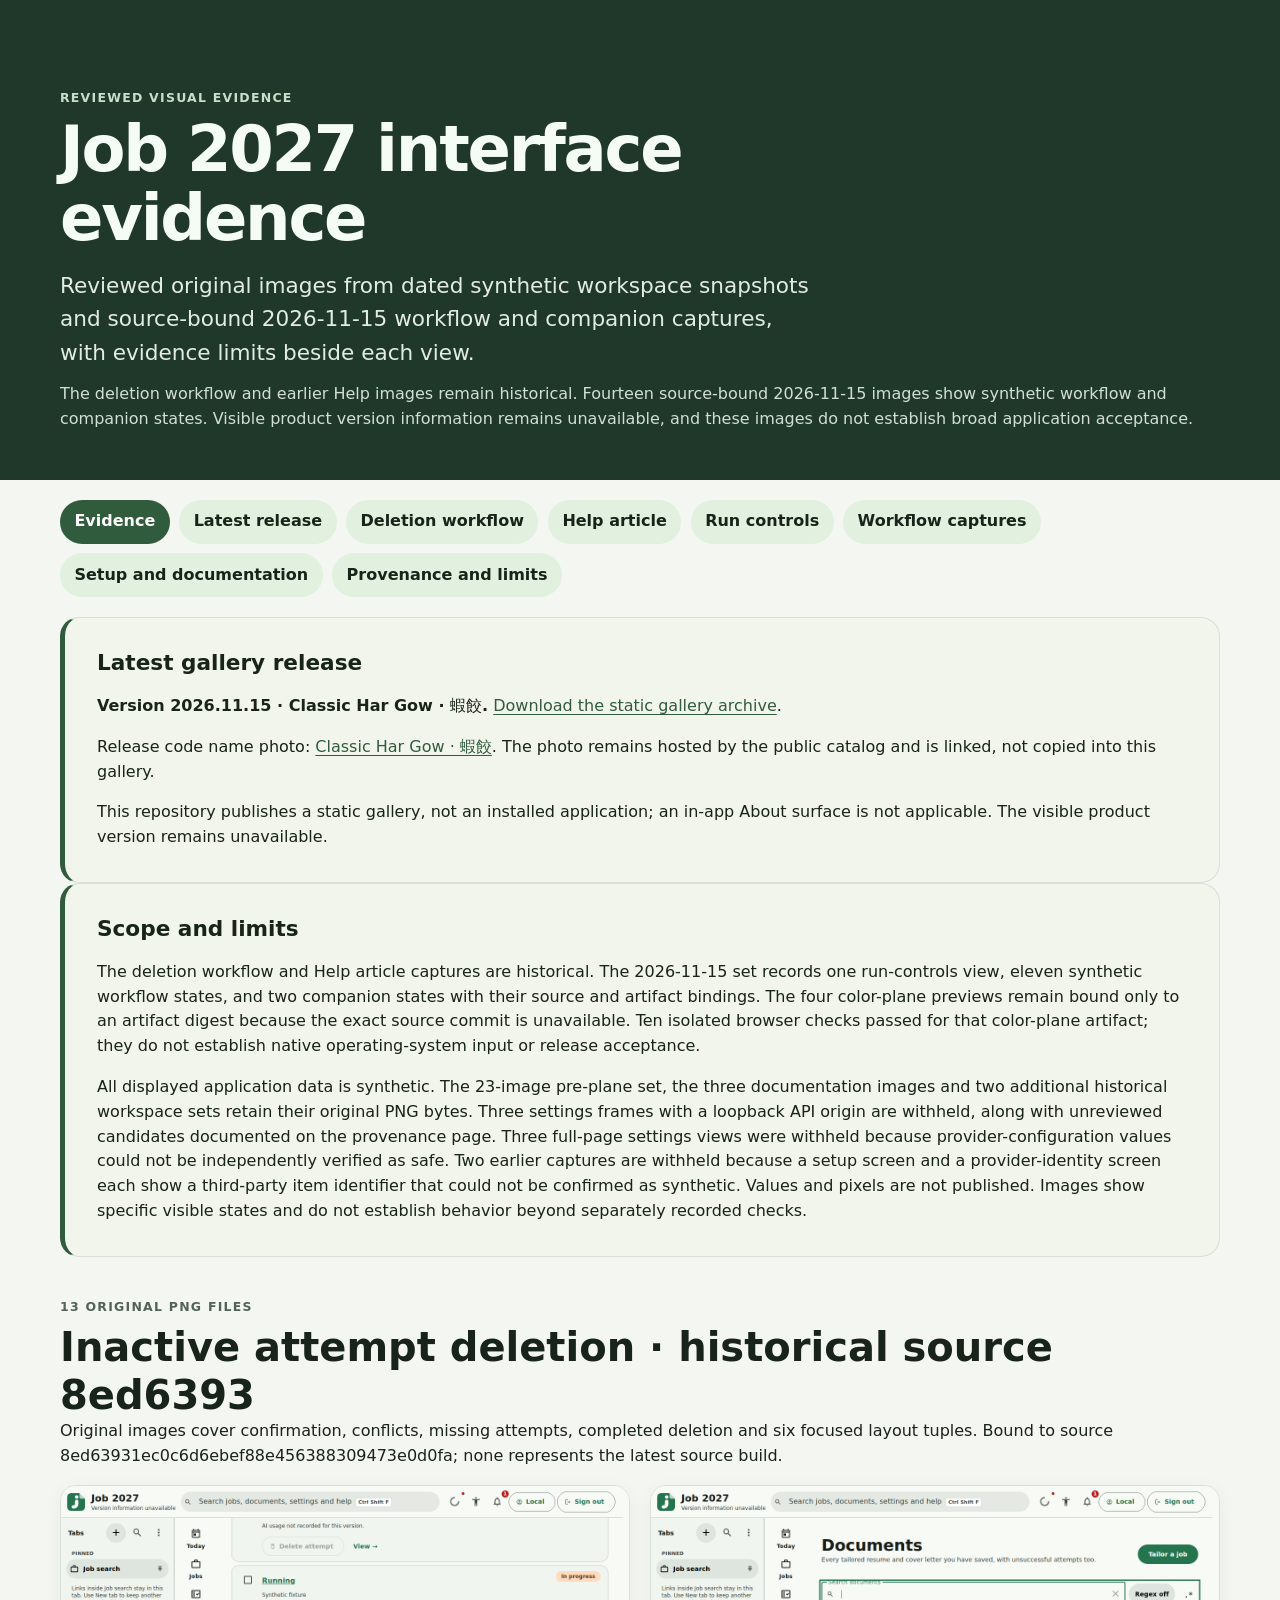
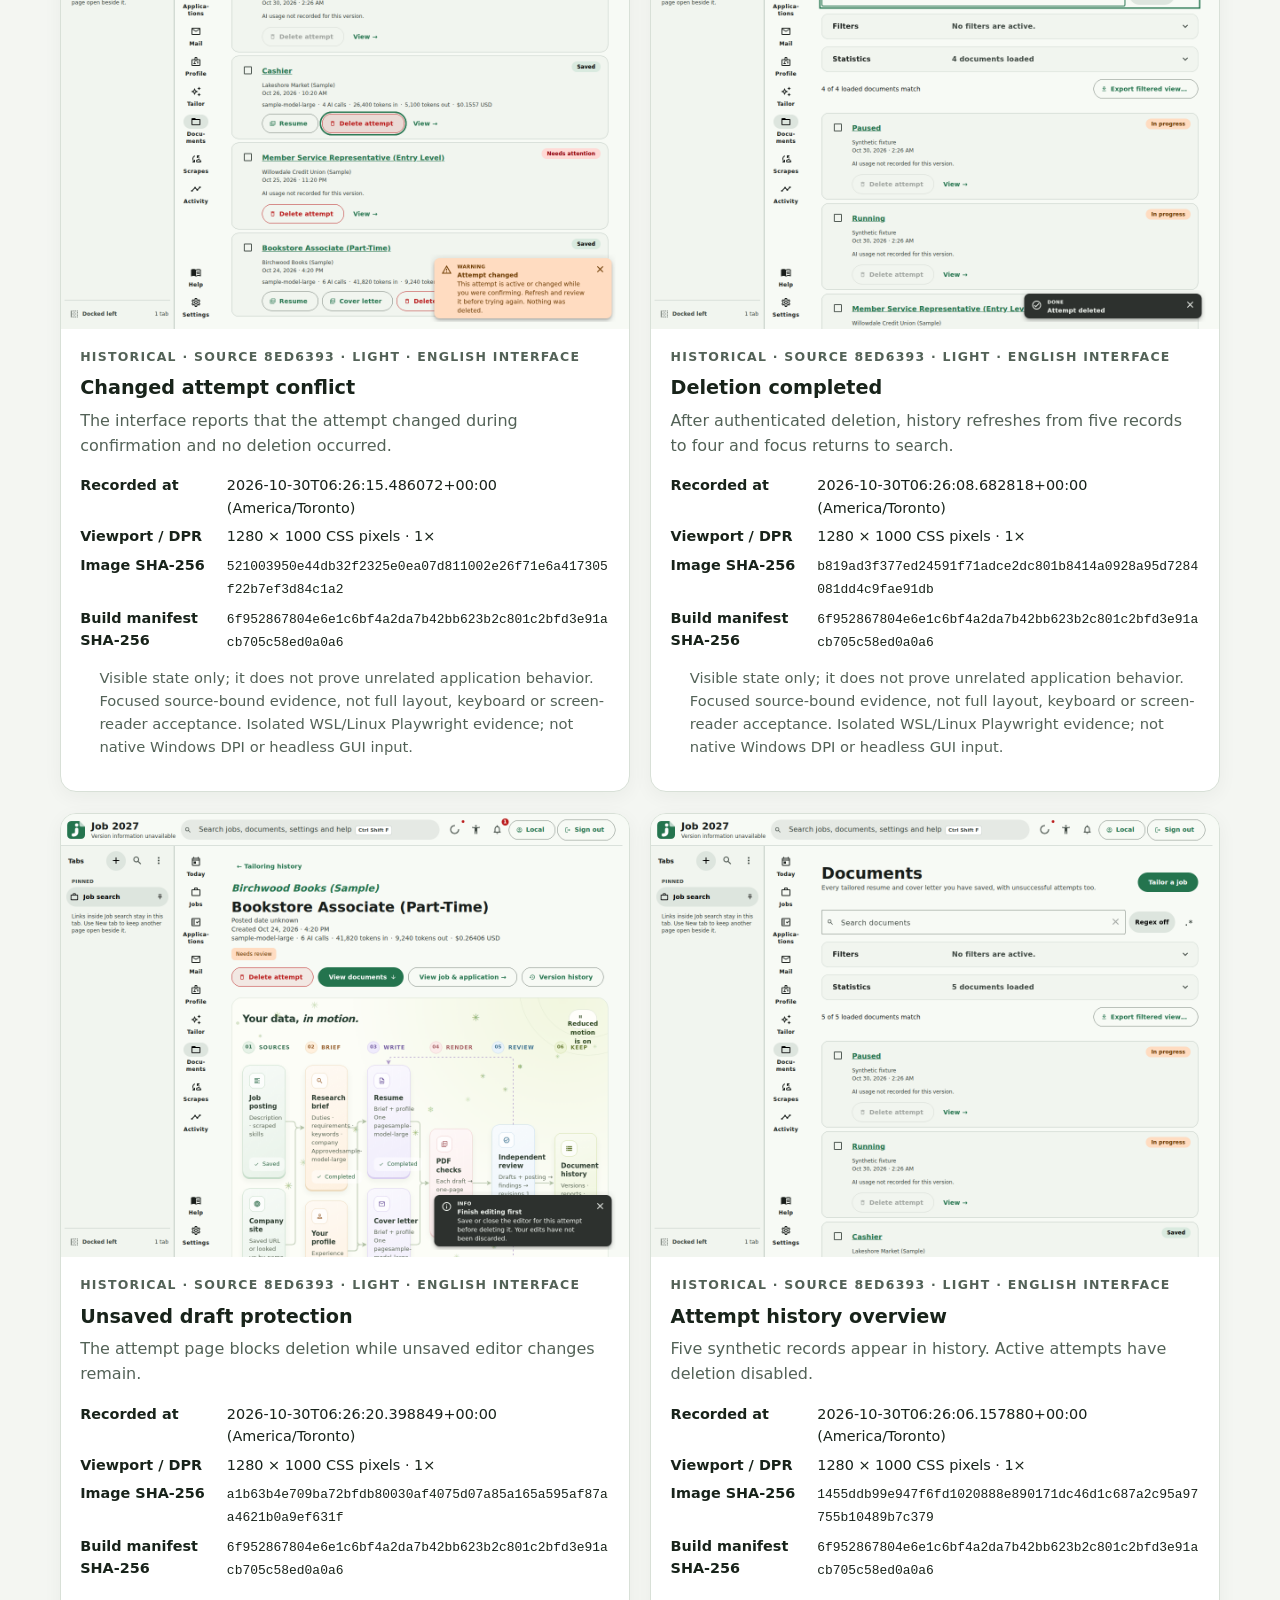
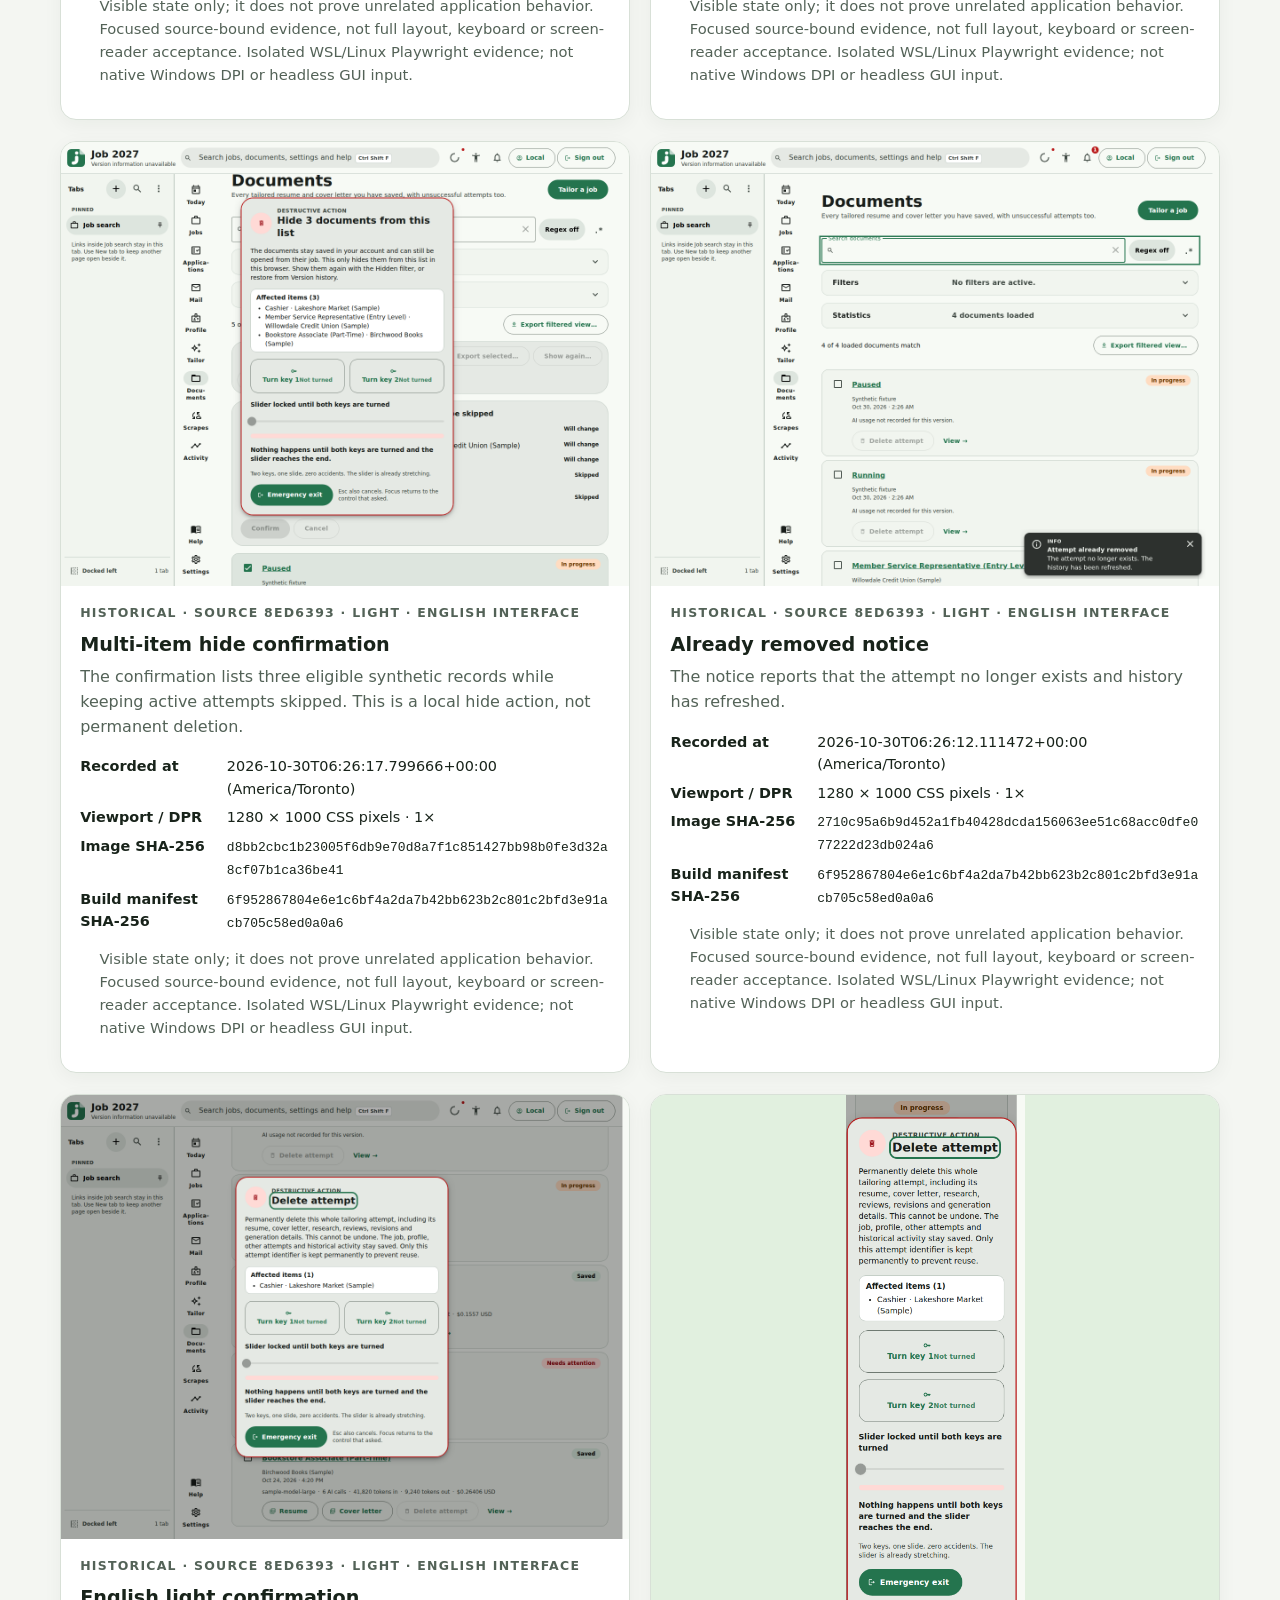
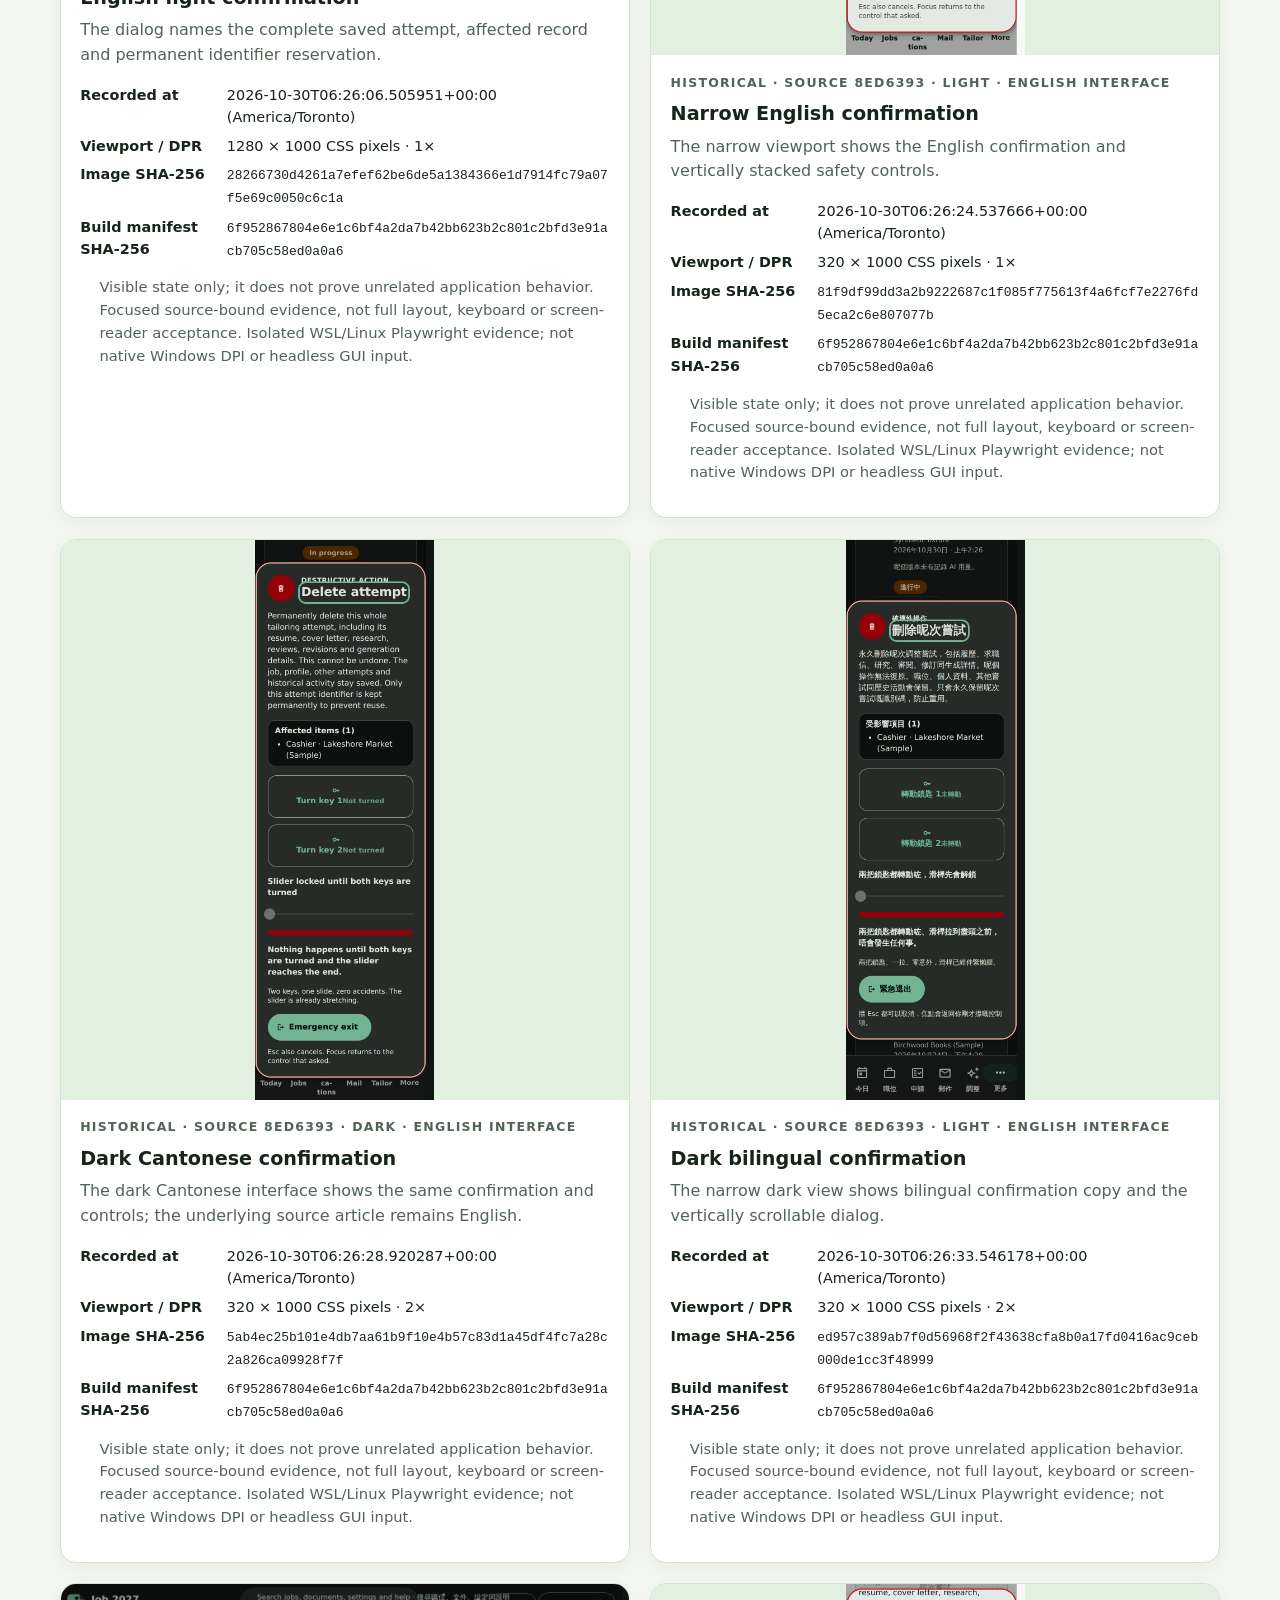
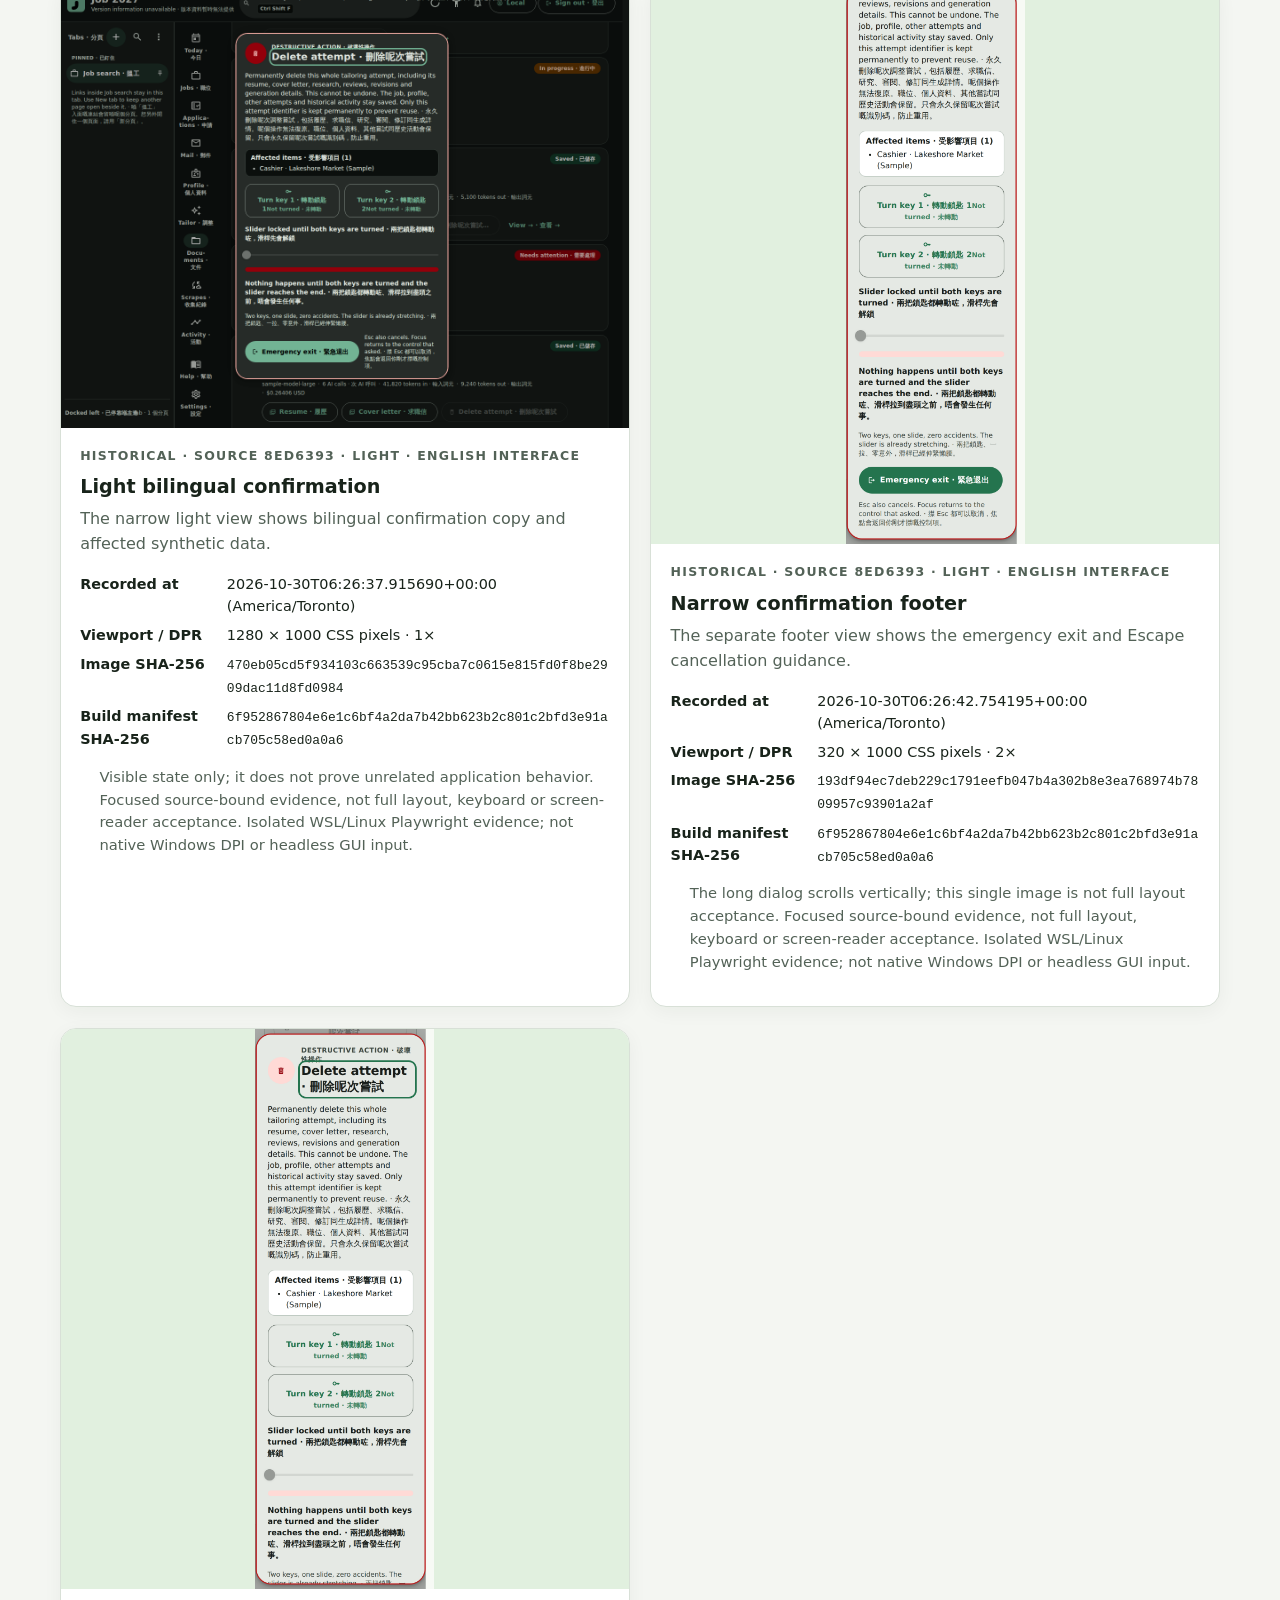
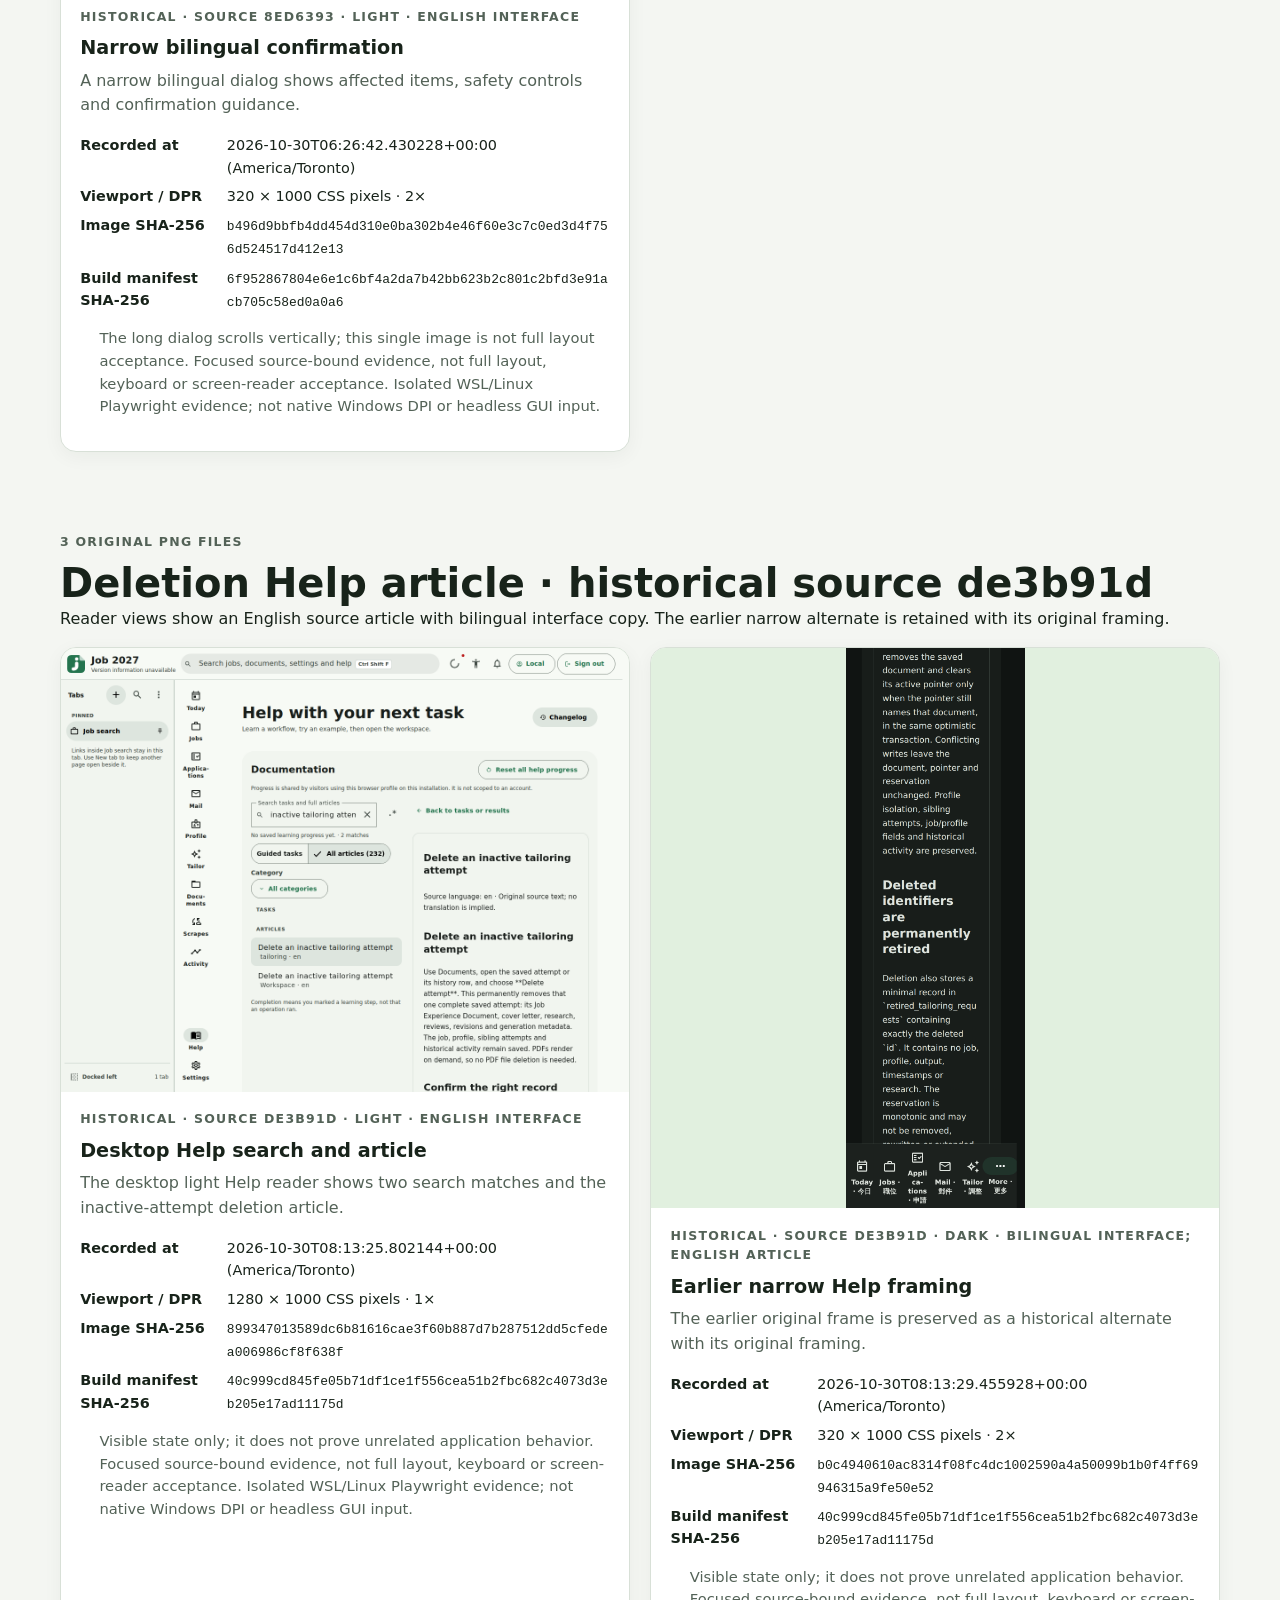
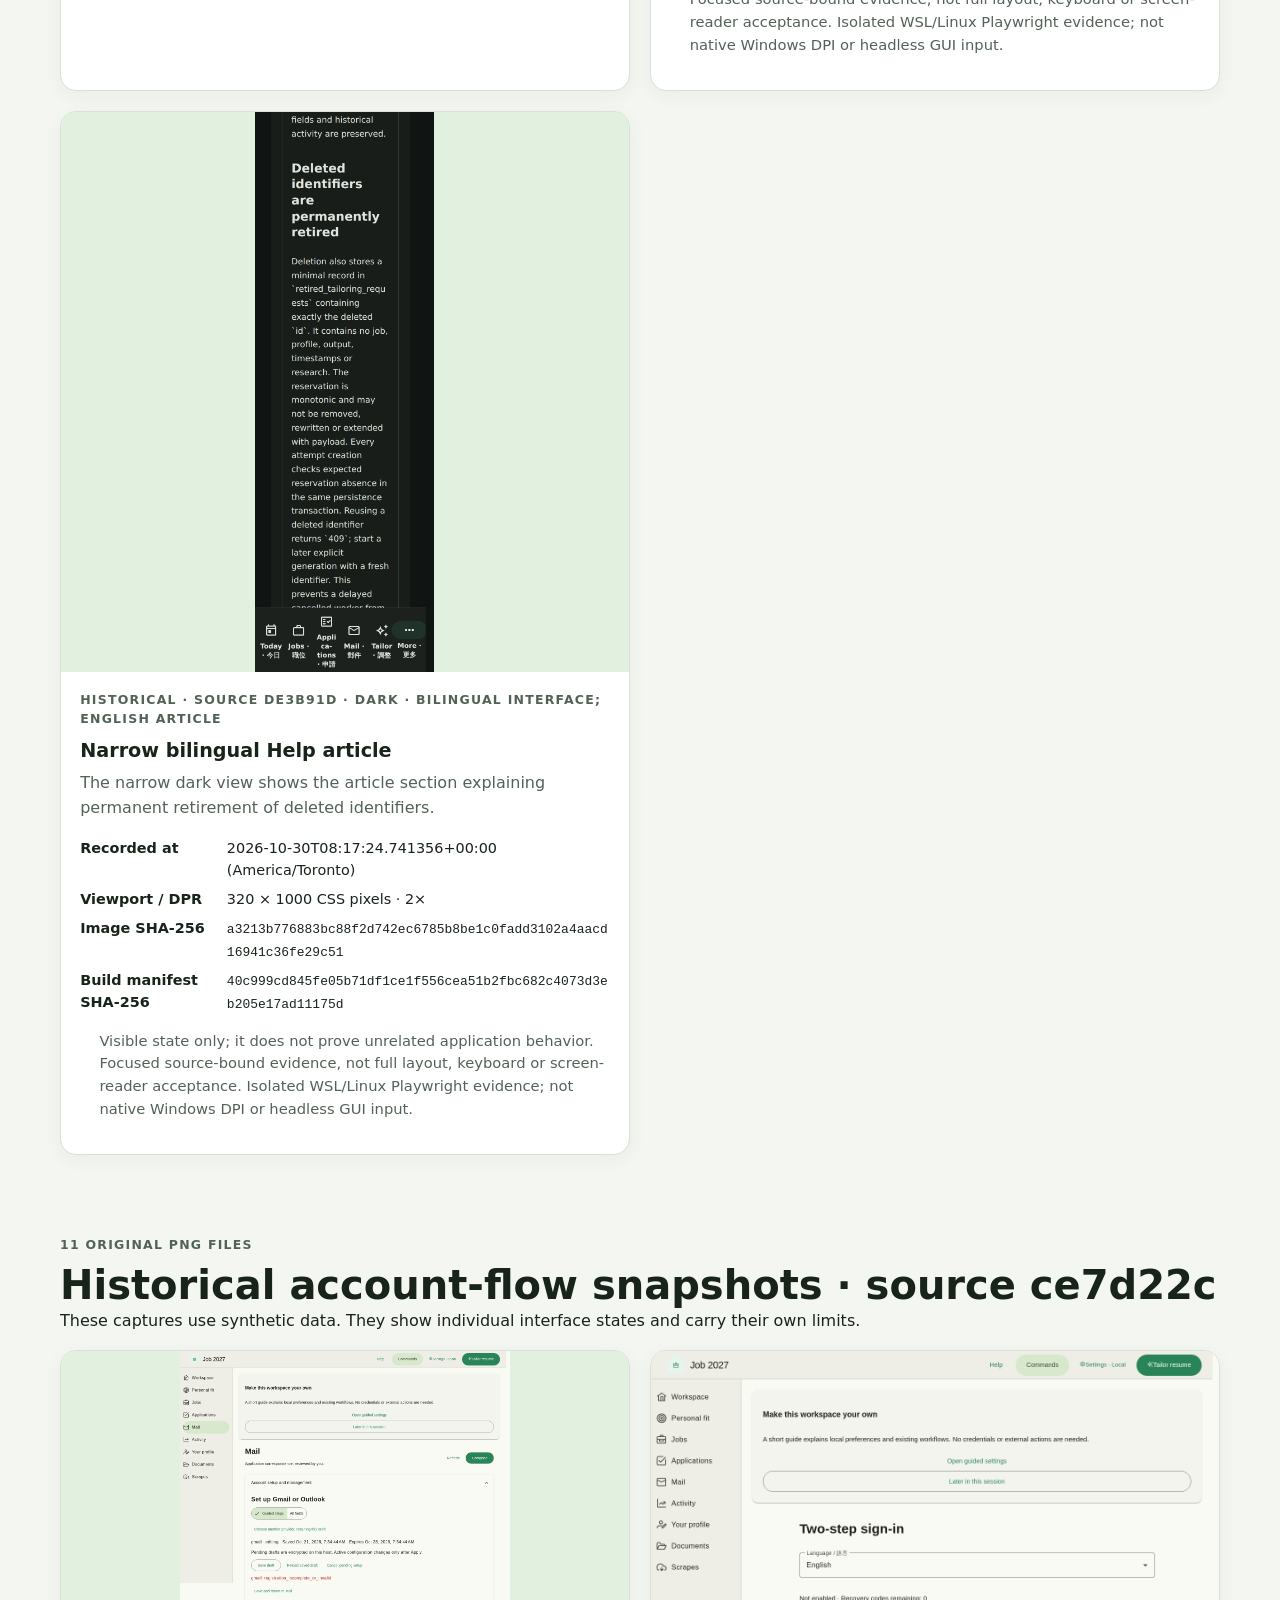
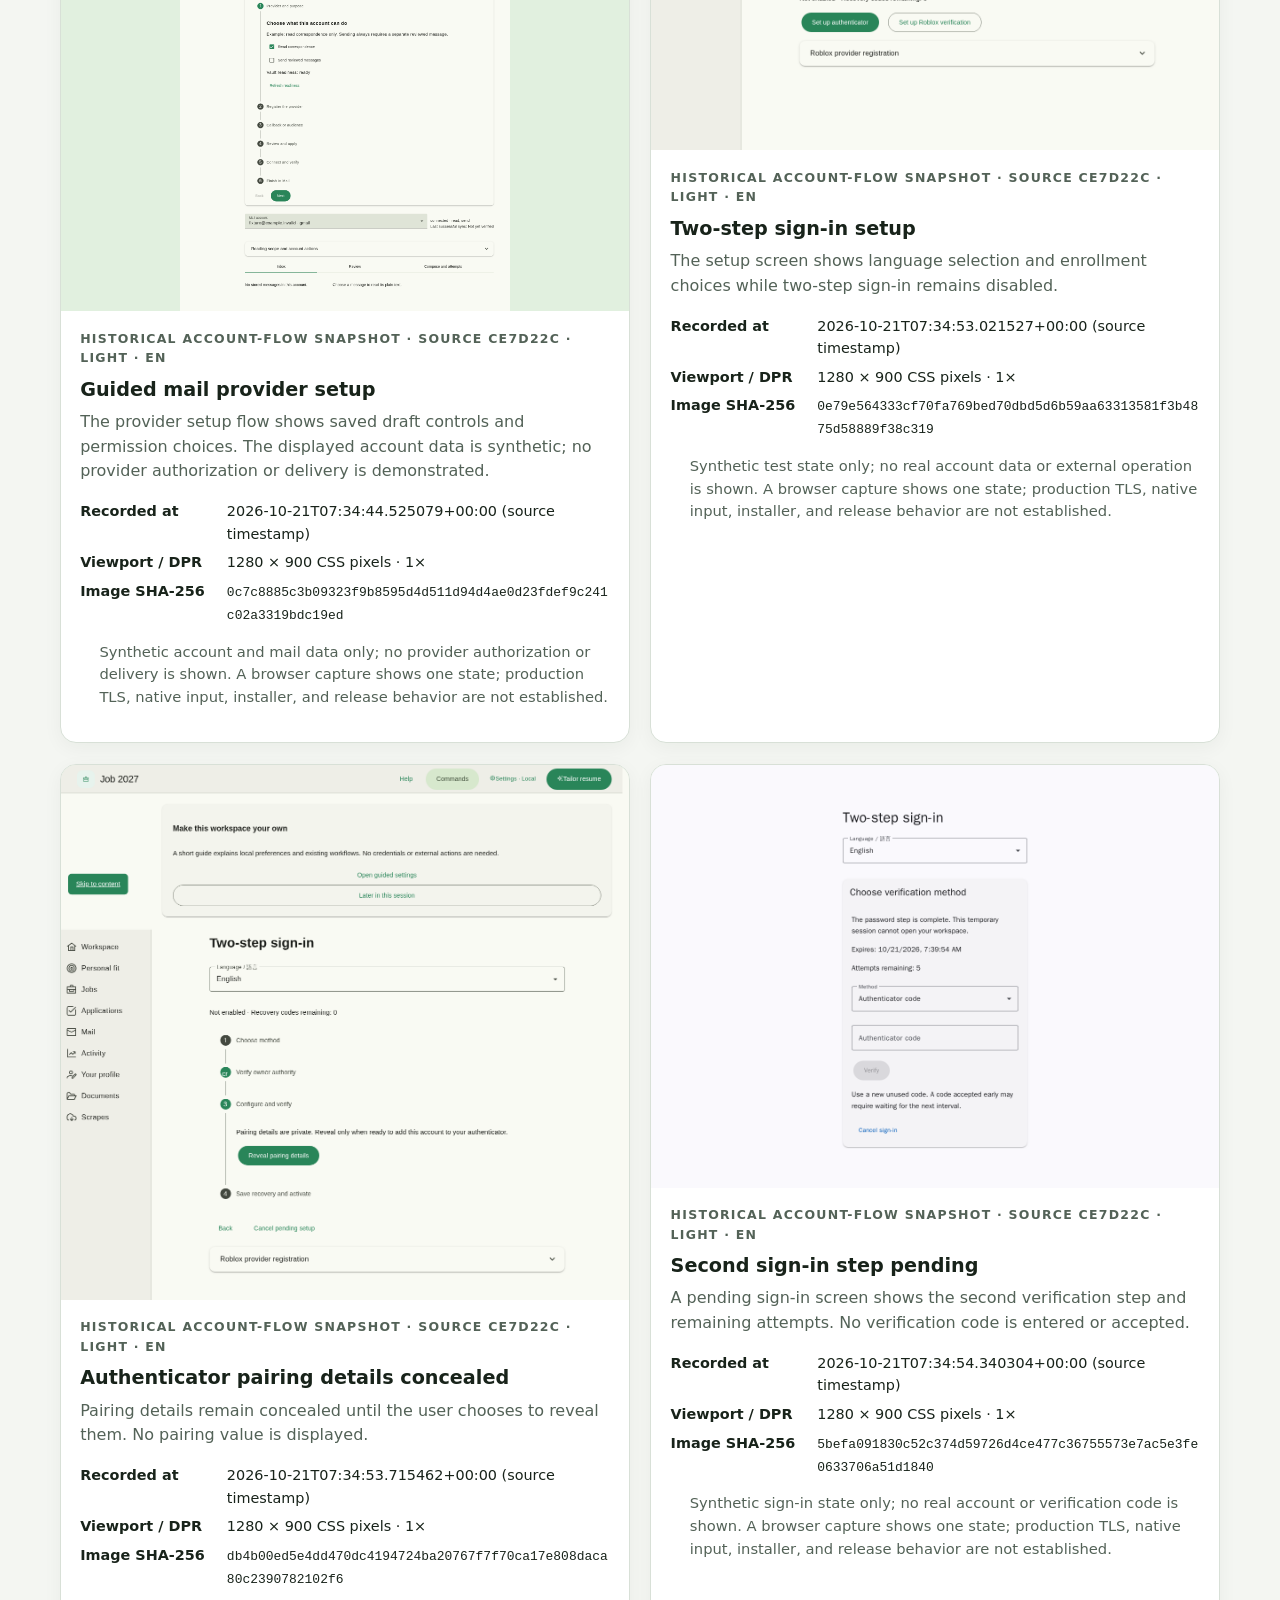
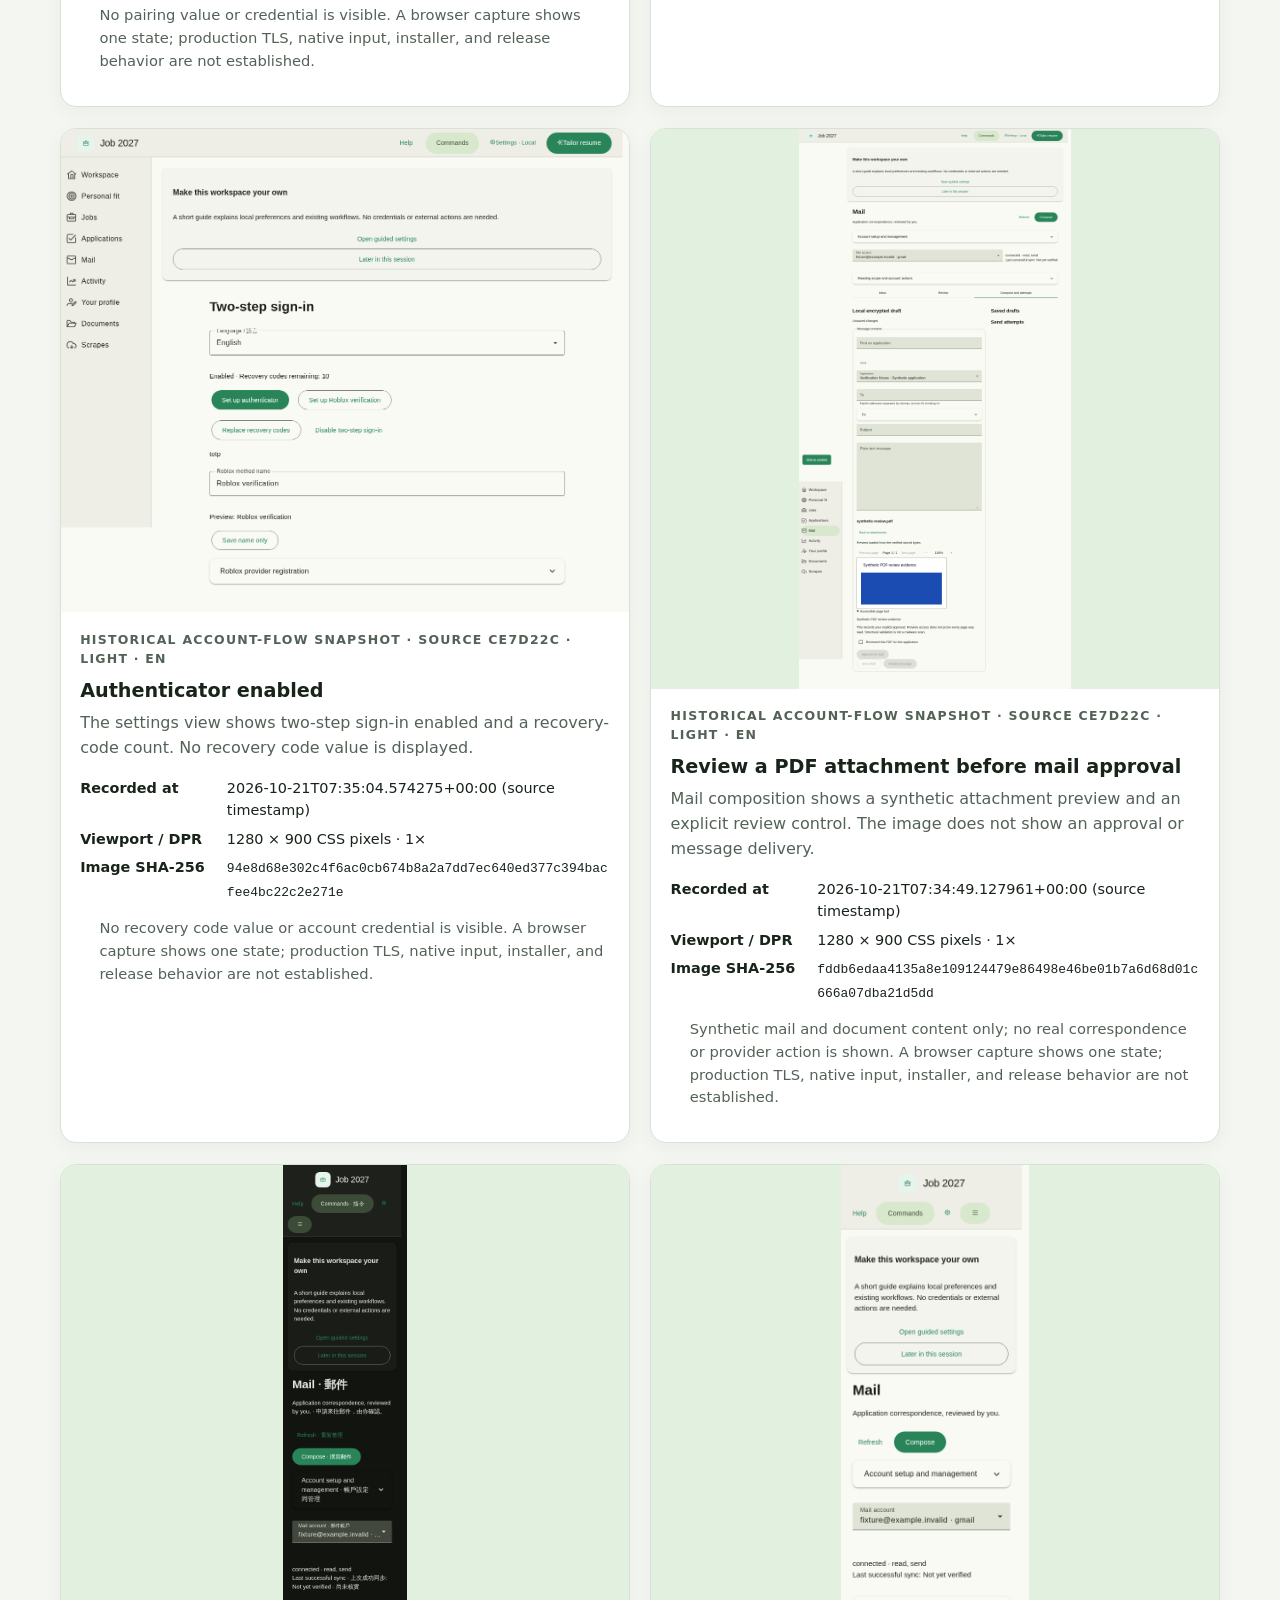
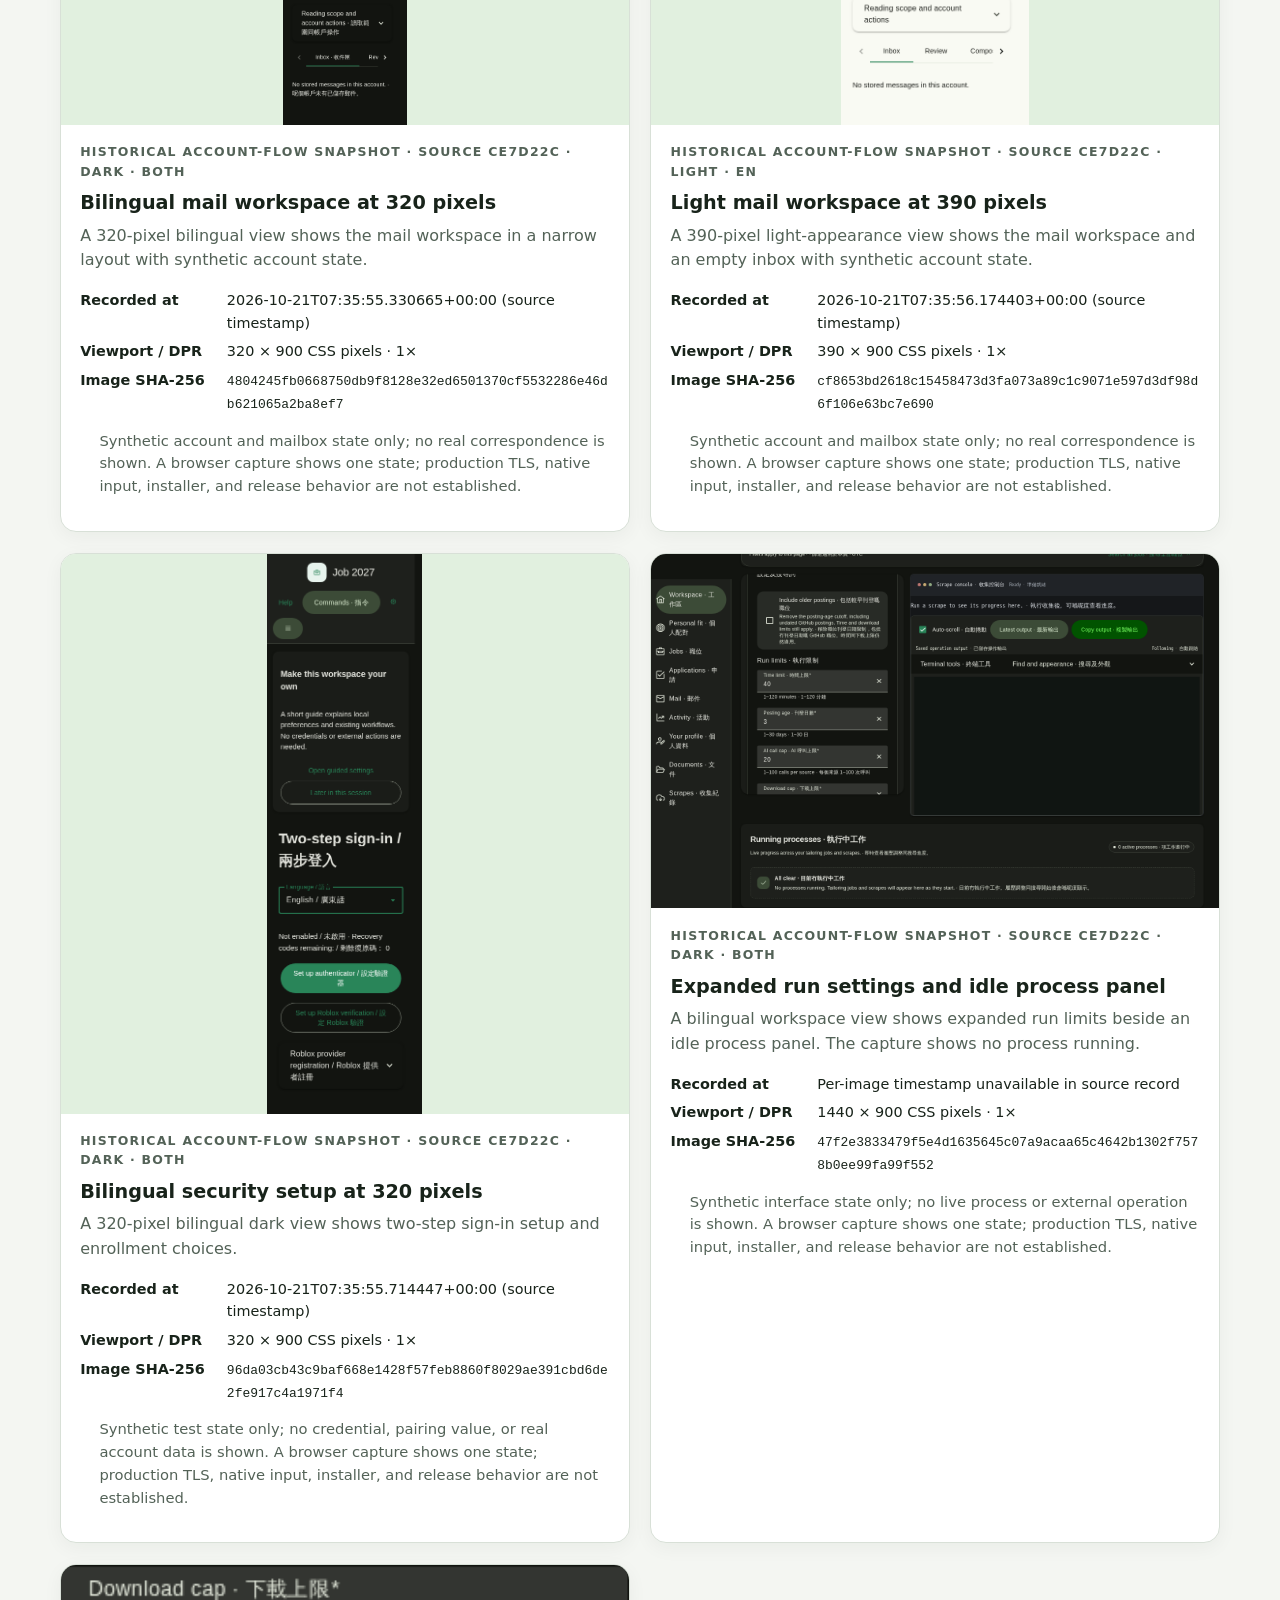
==== commit 74445256: "Record static gallery release and catalog code name Adds the homepage release section and changelog " ====
--- a/docs/index.html
+++ b/docs/index.html
@@ -1,7 +1,8 @@
 <!doctype html>
 <html lang="en"><head><meta charset="utf-8"><meta name="viewport" content="width=device-width, initial-scale=1"><meta name="description" content="Reviewed original Job 2027 interface images with safe provenance and explicit limits."><meta name="color-scheme" content="light dark"><title>Job 2027 evidence gallery</title><link rel="stylesheet" href="gallery.css"><script src="gallery.js" defer></script></head>
 <body><a class="skip-link" href="#evidence">Skip to evidence</a><header class="site-header"><div class="header-inner"><p class="eyebrow">Reviewed visual evidence</p><h1>Job 2027 interface evidence</h1><p class="lede">Reviewed original images from dated synthetic workspace snapshots and source-bound 2026-11-15 workflow and companion captures, with evidence limits beside each view.</p><p class="source-line">The deletion workflow and earlier Help images remain historical. Fourteen source-bound 2026-11-15 images show synthetic workflow and companion states. Visible product version information remains unavailable, and these images do not establish broad application acceptance.</p></div></header>
-<main><nav class="page-nav" aria-label="Evidence pages"><a aria-current="page" href="./">Evidence</a><a href="#deletion-workflow">Deletion workflow</a><a href="#help-guidance">Help article</a><a href="#run-controls">Run controls</a><a href="#workflow-captures">Workflow captures</a><a href="#companion-captures">Setup and documentation</a><a href="provenance.html">Provenance and limits</a></nav>
+<main><nav class="page-nav" aria-label="Evidence pages"><a aria-current="page" href="./">Evidence</a><a href="#latest-release">Latest release</a><a href="#deletion-workflow">Deletion workflow</a><a href="#help-guidance">Help article</a><a href="#run-controls">Run controls</a><a href="#workflow-captures">Workflow captures</a><a href="#companion-captures">Setup and documentation</a><a href="provenance.html">Provenance and limits</a></nav>
+<section class="notice" id="latest-release" aria-labelledby="latest-release-title"><h2 id="latest-release-title">Latest gallery release</h2><p><strong>Version 2026.11.15 · Classic Har Gow · 蝦餃.</strong> <a href="https://github.com/Ding-Ding-Projects/job-2027-evidence/releases/tag/gallery-2026.11.15">Download the static gallery archive</a>.</p><p>Release code name photo: <a href="https://github.com/Ding-Ding-Projects/dim-sum-photos/releases/download/catalog-v1/hk-dish-0001-classic-har-gow.png">Classic Har Gow · 蝦餃</a>. The photo remains hosted by the public catalog and is linked, not copied into this gallery.</p><p>This repository publishes a static gallery, not an installed application; an in-app About surface is not applicable. The visible product version remains unavailable.</p></section>
 <section class="notice" aria-labelledby="scope-title"><h2 id="scope-title">Scope and limits</h2><p>The deletion workflow and Help article captures are historical. The 2026-11-15 set records one run-controls view, eleven synthetic workflow states, and two companion states with their source and artifact bindings. The four color-plane previews remain bound only to an artifact digest because the exact source commit is unavailable. Ten isolated browser checks passed for that color-plane artifact; they do not establish native operating-system input or release acceptance.</p><p>All displayed application data is synthetic. The 23-image pre-plane set, the three documentation images and two additional historical workspace sets retain their original PNG bytes. Three settings frames with a loopback API origin are withheld, along with unreviewed candidates documented on the provenance page. Three full-page settings views were withheld because provider-configuration values could not be independently verified as safe. Two earlier captures are withheld because a setup screen and a provider-identity screen each show a third-party item identifier that could not be confirmed as synthetic. Values and pixels are not published. Images show specific visible states and do not establish behavior beyond separately recorded checks.</p></section>
 <section class="gallery" id="deletion-workflow" aria-labelledby="deletion-workflow-title"><div class="section-heading"><div><p class="eyebrow">13 original PNG files</p><h2 id="deletion-workflow-title">Inactive attempt deletion · historical source 8ed6393</h2></div></div><p>Original images cover confirmation, conflicts, missing attempts, completed deletion and six focused layout tuples. Bound to source 8ed63931ec0c6d6ebef88e456388309473e0d0fa; none represents the latest source build.</p><div class="capture-grid"><article class="capture-card" data-search="Changed attempt conflict The interface reports that the attempt changed during confirmation and no deletion occurred. 8ed63931ec0c6d6ebef88e456388309473e0d0fa"><a class="image-link" href="captures/deletion-8ed6393/conflict-notice.png"><img src="captures/deletion-8ed6393/conflict-notice.png" width="1280" height="1000" alt="The interface reports that the attempt changed during confirmation and no deletion occurred." loading="lazy"></a><div class="card-copy"><p class="card-kicker">Historical · source 8ed6393 · light · English interface</p><h3>Changed attempt conflict</h3><p>The interface reports that the attempt changed during confirmation and no deletion occurred.</p><dl><dt>Recorded at</dt><dd>2026-10-30T06:26:15.486072+00:00 (America/Toronto)</dd><dt>Viewport / DPR</dt><dd>1280 × 1000 CSS pixels · 1×</dd><dt>Image SHA-256</dt><dd><code>521003950e44db32f2325e0ea07d811002e26f71e6a417305f22b7ef3d84c1a2</code></dd><dt>Build manifest SHA-256</dt><dd><code>6f952867804e6e1c6bf4a2da7b42bb623b2c801c2bfd3e91acb705c58ed0a0a6</code></dd></dl><p class="limits">Visible state only; it does not prove unrelated application behavior. Focused source-bound evidence, not full layout, keyboard or screen-reader acceptance. Isolated WSL/Linux Playwright evidence; not native Windows DPI or headless GUI input.</p></div></article><article class="capture-card" data-search="Deletion completed After authenticated deletion, history refreshes from five records to four and focus returns to search. 8ed63931ec0c6d6ebef88e456388309473e0d0fa"><a class="image-link" href="captures/deletion-8ed6393/deleted-history.png"><img src="captures/deletion-8ed6393/deleted-history.png" width="1280" height="1000" alt="After authenticated deletion, history refreshes from five records to four and focus returns to search." loading="lazy"></a><div class="card-copy"><p class="card-kicker">Historical · source 8ed6393 · light · English interface</p><h3>Deletion completed</h3><p>After authenticated deletion, history refreshes from five records to four and focus returns to search.</p><dl><dt>Recorded at</dt><dd>2026-10-30T06:26:08.682818+00:00 (America/Toronto)</dd><dt>Viewport / DPR</dt><dd>1280 × 1000 CSS pixels · 1×</dd><dt>Image SHA-256</dt><dd><code>b819ad3f377ed24591f71adce2dc801b8414a0928a95d7284081dd4c9fae91db</code></dd><dt>Build manifest SHA-256</dt><dd><code>6f952867804e6e1c6bf4a2da7b42bb623b2c801c2bfd3e91acb705c58ed0a0a6</code></dd></dl><p class="limits">Visible state only; it does not prove unrelated application behavior. Focused source-bound evidence, not full layout, keyboard or screen-reader acceptance. Isolated WSL/Linux Playwright evidence; not native Windows DPI or headless GUI input.</p></div></article><article class="capture-card" data-search="Unsaved draft protection The attempt page blocks deletion while unsaved editor changes remain. 8ed63931ec0c6d6ebef88e456388309473e0d0fa"><a class="image-link" href="captures/deletion-8ed6393/draft-protected.png"><img src="captures/deletion-8ed6393/draft-protected.png" width="1280" height="1000" alt="The attempt page blocks deletion while unsaved editor changes remain." loading="lazy"></a><div class="card-copy"><p class="card-kicker">Historical · source 8ed6393 · light · English interface</p><h3>Unsaved draft protection</h3><p>The attempt page blocks deletion while unsaved editor changes remain.</p><dl><dt>Recorded at</dt><dd>2026-10-30T06:26:20.398849+00:00 (America/Toronto)</dd><dt>Viewport / DPR</dt><dd>1280 × 1000 CSS pixels · 1×</dd><dt>Image SHA-256</dt><dd><code>a1b63b4e709ba72bfdb80030af4075d07a85a165a595af87aa4621b0a9ef631f</code></dd><dt>Build manifest SHA-256</dt><dd><code>6f952867804e6e1c6bf4a2da7b42bb623b2c801c2bfd3e91acb705c58ed0a0a6</code></dd></dl><p class="limits">Visible state only; it does not prove unrelated application behavior. Focused source-bound evidence, not full layout, keyboard or screen-reader acceptance. Isolated WSL/Linux Playwright evidence; not native Windows DPI or headless GUI input.</p></div></article><article class="capture-card" data-search="Attempt history overview Five synthetic records appear in history. Active attempts have deletion disabled. 8ed63931ec0c6d6ebef88e456388309473e0d0fa"><a class="image-link" href="captures/deletion-8ed6393/history-overview.png"><img src="captures/deletion-8ed6393/history-overview.png" width="1280" height="1000" alt="Five synthetic records appear in history. Active attempts have deletion disabled." loading="lazy"></a><div class="card-copy"><p class="card-kicker">Historical · source 8ed6393 · light · English interface</p><h3>Attempt history overview</h3><p>Five synthetic records appear in history. Active attempts have deletion disabled.</p><dl><dt>Recorded at</dt><dd>2026-10-30T06:26:06.157880+00:00 (America/Toronto)</dd><dt>Viewport / DPR</dt><dd>1280 × 1000 CSS pixels · 1×</dd><dt>Image SHA-256</dt><dd><code>1455ddb99e947f6fd1020888e890171dc46d1c687a2c95a97755b10489b7c379</code></dd><dt>Build manifest SHA-256</dt><dd><code>6f952867804e6e1c6bf4a2da7b42bb623b2c801c2bfd3e91acb705c58ed0a0a6</code></dd></dl><p class="limits">Visible state only; it does not prove unrelated application behavior. Focused source-bound evidence, not full layout, keyboard or screen-reader acceptance. Isolated WSL/Linux Playwright evidence; not native Windows DPI or headless GUI input.</p></div></article><article class="capture-card" data-search="Multi-item hide confirmation The confirmation lists three eligible synthetic records while keeping active attempts skipped. This is a local hide action, not permanent deletion. 8ed63931ec0c6d6ebef88e456388309473e0d0fa"><a class="image-link" href="captures/deletion-8ed6393/many-items-confirmation.png"><img src="captures/deletion-8ed6393/many-items-confirmation.png" width="1280" height="1000" alt="The confirmation lists three eligible synthetic records while keeping active attempts skipped. This is a local hide action, not permanent deletion." loading="lazy"></a><div class="card-copy"><p class="card-kicker">Historical · source 8ed6393 · light · English interface</p><h3>Multi-item hide confirmation</h3><p>The confirmation lists three eligible synthetic records while keeping active attempts skipped. This is a local hide action, not permanent deletion.</p><dl><dt>Recorded at</dt><dd>2026-10-30T06:26:17.799666+00:00 (America/Toronto)</dd><dt>Viewport / DPR</dt><dd>1280 × 1000 CSS pixels · 1×</dd><dt>Image SHA-256</dt><dd><code>d8bb2cbc1b23005f6db9e70d8a7f1c851427bb98b0fe3d32a8cf07b1ca36be41</code></dd><dt>Build manifest SHA-256</dt><dd><code>6f952867804e6e1c6bf4a2da7b42bb623b2c801c2bfd3e91acb705c58ed0a0a6</code></dd></dl><p class="limits">Visible state only; it does not prove unrelated application behavior. Focused source-bound evidence, not full layout, keyboard or screen-reader acceptance. Isolated WSL/Linux Playwright evidence; not native Windows DPI or headless GUI input.</p></div></article><article class="capture-card" data-search="Already removed notice The notice reports that the attempt no longer exists and history has refreshed. 8ed63931ec0c6d6ebef88e456388309473e0d0fa"><a class="image-link" href="captures/deletion-8ed6393/missing-notice.png"><img src="captures/deletion-8ed6393/missing-notice.png" width="1280" height="1000" alt="The notice reports that the attempt no longer exists and history has refreshed." loading="lazy"></a><div class="card-copy"><p class="card-kicker">Historical · source 8ed6393 · light · English interface</p><h3>Already removed notice</h3><p>The notice reports that the attempt no longer exists and history has refreshed.</p><dl><dt>Recorded at</dt><dd>2026-10-30T06:26:12.111472+00:00 (America/Toronto)</dd><dt>Viewport / DPR</dt><dd>1280 × 1000 CSS pixels · 1×</dd><dt>Image SHA-256</dt><dd><code>2710c95a6b9d452a1fb40428dcda156063ee51c68acc0dfe077222d23db024a6</code></dd><dt>Build manifest SHA-256</dt><dd><code>6f952867804e6e1c6bf4a2da7b42bb623b2c801c2bfd3e91acb705c58ed0a0a6</code></dd></dl><p class="limits">Visible state only; it does not prove unrelated application behavior. Focused source-bound evidence, not full layout, keyboard or screen-reader acceptance. Isolated WSL/Linux Playwright evidence; not native Windows DPI or headless GUI input.</p></div></article><article class="capture-card" data-search="English light confirmation The dialog names the complete saved attempt, affected record and permanent identifier reservation. 8ed63931ec0c6d6ebef88e456388309473e0d0fa"><a class="image-link" href="captures/deletion-8ed6393/tuple-1-confirmation.png"><img src="captures/deletion-8ed6393/tuple-1-confirmation.png" width="1280" height="1000" alt="The dialog names the complete saved attempt, affected record and permanent identifier reservation." loading="lazy"></a><div class="card-copy"><p class="card-kicker">Historical · source 8ed6393 · light · English interface</p><h3>English light confirmation</h3><p>The dialog names the complete saved attempt, affected record and permanent identifier reservation.</p><dl><dt>Recorded at</dt><dd>2026-10-30T06:26:06.505951+00:00 (America/Toronto)</dd><dt>Viewport / DPR</dt><dd>1280 × 1000 CSS pixels · 1×</dd><dt>Image SHA-256</dt><dd><code>28266730d4261a7efef62be6de5a1384366e1d7914fc79a07f5e69c0050c6c1a</code></dd><dt>Build manifest SHA-256</dt><dd><code>6f952867804e6e1c6bf4a2da7b42bb623b2c801c2bfd3e91acb705c58ed0a0a6</code></dd></dl><p class="limits">Visible state only; it does not prove unrelated application behavior. Focused source-bound evidence, not full layout, keyboard or screen-reader acceptance. Isolated WSL/Linux Playwright evidence; not native Windows DPI or headless GUI input.</p></div></article><article class="capture-card" data-search="Narrow English confirmation The narrow viewport shows the English confirmation and vertically stacked safety controls. 8ed63931ec0c6d6ebef88e456388309473e0d0fa"><a class="image-link" href="captures/deletion-8ed6393/tuple-2-confirmation.png"><img src="captures/deletion-8ed6393/tuple-2-confirmation.png" width="320" height="1000" alt="The narrow viewport shows the English confirmation and vertically stacked safety controls." loading="lazy"></a><div class="card-copy"><p class="card-kicker">Historical · source 8ed6393 · light · English interface</p><h3>Narrow English confirmation</h3><p>The narrow viewport shows the English confirmation and vertically stacked safety controls.</p><dl><dt>Recorded at</dt><dd>2026-10-30T06:26:24.537666+00:00 (America/Toronto)</dd><dt>Viewport / DPR</dt><dd>320 × 1000 CSS pixels · 1×</dd><dt>Image SHA-256</dt><dd><code>81f9df99dd3a2b9222687c1f085f775613f4a6fcf7e2276fd5eca2c6e807077b</code></dd><dt>Build manifest SHA-256</dt><dd><code>6f952867804e6e1c6bf4a2da7b42bb623b2c801c2bfd3e91acb705c58ed0a0a6</code></dd></dl><p class="limits">Visible state only; it does not prove unrelated application behavior. Focused source-bound evidence, not full layout, keyboard or screen-reader acceptance. Isolated WSL/Linux Playwright evidence; not native Windows DPI or headless GUI input.</p></div></article><article class="capture-card" data-search="Dark Cantonese confirmation The dark Cantonese interface shows the same confirmation and controls; the underlying source article remains English. 8ed63931ec0c6d6ebef88e456388309473e0d0fa"><a class="image-link" href="captures/deletion-8ed6393/tuple-3-confirmation.png"><img src="captures/deletion-8ed6393/tuple-3-confirmation.png" width="640" height="2000" alt="The dark Cantonese interface shows the same confirmation and controls; the underlying source article remains English." loading="lazy"></a><div class="card-copy"><p class="card-kicker">Historical · source 8ed6393 · dark · English interface</p><h3>Dark Cantonese confirmation</h3><p>The dark Cantonese interface shows the same confirmation and controls; the underlying source article remains English.</p><dl><dt>Recorded at</dt><dd>2026-10-30T06:26:28.920287+00:00 (America/Toronto)</dd><dt>Viewport / DPR</dt><dd>320 × 1000 CSS pixels · 2×</dd><dt>Image SHA-256</dt><dd><code>5ab4ec25b101e4db7aa61b9f10e4b57c83d1a45df4fc7a28c2a826ca09928f7f</code></dd><dt>Build manifest SHA-256</dt><dd><code>6f952867804e6e1c6bf4a2da7b42bb623b2c801c2bfd3e91acb705c58ed0a0a6</code></dd></dl><p class="limits">Visible state only; it does not prove unrelated application behavior. Focused source-bound evidence, not full layout, keyboard or screen-reader acceptance. Isolated WSL/Linux Playwright evidence; not native Windows DPI or headless GUI input.</p></div></article><article class="capture-card" data-search="Dark bilingual confirmation The narrow dark view shows bilingual confirmation copy and the vertically scrollable dialog. 8ed63931ec0c6d6ebef88e456388309473e0d0fa"><a class="image-link" href="captures/deletion-8ed6393/tuple-4-confirmation.png"><img src="captures/deletion-8ed6393/tuple-4-confirmation.png" width="640" height="2000" alt="The narrow dark view shows bilingual confirmation copy and the vertically scrollable dialog." loading="lazy"></a><div class="card-copy"><p class="card-kicker">Historical · source 8ed6393 · light · English interface</p><h3>Dark bilingual confirmation</h3><p>The narrow dark view shows bilingual confirmation copy and the vertically scrollable dialog.</p><dl><dt>Recorded at</dt><dd>2026-10-30T06:26:33.546178+00:00 (America/Toronto)</dd><dt>Viewport / DPR</dt><dd>320 × 1000 CSS pixels · 2×</dd><dt>Image SHA-256</dt><dd><code>ed957c389ab7f0d56968f2f43638cfa8b0a17fd0416ac9ceb000de1cc3f48999</code></dd><dt>Build manifest SHA-256</dt><dd><code>6f952867804e6e1c6bf4a2da7b42bb623b2c801c2bfd3e91acb705c58ed0a0a6</code></dd></dl><p class="limits">Visible state only; it does not prove unrelated application behavior. Focused source-bound evidence, not full layout, keyboard or screen-reader acceptance. Isolated WSL/Linux Playwright evidence; not native Windows DPI or headless GUI input.</p></div></article><article class="capture-card" data-search="Light bilingual confirmation The narrow light view shows bilingual confirmation copy and affected synthetic data. 8ed63931ec0c6d6ebef88e456388309473e0d0fa"><a class="image-link" href="captures/deletion-8ed6393/tuple-5-confirmation.png"><img src="captures/deletion-8ed6393/tuple-5-confirmation.png" width="1280" height="1000" alt="The narrow light view shows bilingual confirmation copy and affected synthetic data." loading="lazy"></a><div class="card-copy"><p class="card-kicker">Historical · source 8ed6393 · light · English interface</p><h3>Light bilingual confirmation</h3><p>The narrow light view shows bilingual confirmation copy and affected synthetic data.</p><dl><dt>Recorded at</dt><dd>2026-10-30T06:26:37.915690+00:00 (America/Toronto)</dd><dt>Viewport / DPR</dt><dd>1280 × 1000 CSS pixels · 1×</dd><dt>Image SHA-256</dt><dd><code>470eb05cd5f934103c663539c95cba7c0615e815fd0f8be2909dac11d8fd0984</code></dd><dt>Build manifest SHA-256</dt><dd><code>6f952867804e6e1c6bf4a2da7b42bb623b2c801c2bfd3e91acb705c58ed0a0a6</code></dd></dl><p class="limits">Visible state only; it does not prove unrelated application behavior. Focused source-bound evidence, not full layout, keyboard or screen-reader acceptance. Isolated WSL/Linux Playwright evidence; not native Windows DPI or headless GUI input.</p></div></article><article class="capture-card" data-search="Narrow confirmation footer The separate footer view shows the emergency exit and Escape cancellation guidance. 8ed63931ec0c6d6ebef88e456388309473e0d0fa"><a class="image-link" href="captures/deletion-8ed6393/tuple-6-confirmation-footer.png"><img src="captures/deletion-8ed6393/tuple-6-confirmation-footer.png" width="640" height="2000" alt="The separate footer view shows the emergency exit and Escape cancellation guidance." loading="lazy"></a><div class="card-copy"><p class="card-kicker">Historical · source 8ed6393 · light · English interface</p><h3>Narrow confirmation footer</h3><p>The separate footer view shows the emergency exit and Escape cancellation guidance.</p><dl><dt>Recorded at</dt><dd>2026-10-30T06:26:42.754195+00:00 (America/Toronto)</dd><dt>Viewport / DPR</dt><dd>320 × 1000 CSS pixels · 2×</dd><dt>Image SHA-256</dt><dd><code>193df94ec7deb229c1791eefb047b4a302b8e3ea768974b7809957c93901a2af</code></dd><dt>Build manifest SHA-256</dt><dd><code>6f952867804e6e1c6bf4a2da7b42bb623b2c801c2bfd3e91acb705c58ed0a0a6</code></dd></dl><p class="limits">The long dialog scrolls vertically; this single image is not full layout acceptance. Focused source-bound evidence, not full layout, keyboard or screen-reader acceptance. Isolated WSL/Linux Playwright evidence; not native Windows DPI or headless GUI input.</p></div></article><article class="capture-card" data-search="Narrow bilingual confirmation A narrow bilingual dialog shows affected items, safety controls and confirmation guidance. 8ed63931ec0c6d6ebef88e456388309473e0d0fa"><a class="image-link" href="captures/deletion-8ed6393/tuple-6-confirmation.png"><img src="captures/deletion-8ed6393/tuple-6-confirmation.png" width="640" height="2000" alt="A narrow bilingual dialog shows affected items, safety controls and confirmation guidance." loading="lazy"></a><div class="card-copy"><p class="card-kicker">Historical · source 8ed6393 · light · English interface</p><h3>Narrow bilingual confirmation</h3><p>A narrow bilingual dialog shows affected items, safety controls and confirmation guidance.</p><dl><dt>Recorded at</dt><dd>2026-10-30T06:26:42.430228+00:00 (America/Toronto)</dd><dt>Viewport / DPR</dt><dd>320 × 1000 CSS pixels · 2×</dd><dt>Image SHA-256</dt><dd><code>b496d9bbfb4dd454d310e0ba302b4e46f60e3c7c0ed3d4f756d524517d412e13</code></dd><dt>Build manifest SHA-256</dt><dd><code>6f952867804e6e1c6bf4a2da7b42bb623b2c801c2bfd3e91acb705c58ed0a0a6</code></dd></dl><p class="limits">The long dialog scrolls vertically; this single image is not full layout acceptance. Focused source-bound evidence, not full layout, keyboard or screen-reader acceptance. Isolated WSL/Linux Playwright evidence; not native Windows DPI or headless GUI input.</p></div></article></div></section><section class="gallery" id="help-guidance" aria-labelledby="help-guidance-title"><div class="section-heading"><div><p class="eyebrow">3 original PNG files</p><h2 id="help-guidance-title">Deletion Help article · historical source de3b91d</h2></div></div><p>Reader views show an English source article with bilingual interface copy. The earlier narrow alternate is retained with its original framing.</p><div class="capture-grid"><article class="capture-card" data-search="Desktop Help search and article The desktop light Help reader shows two search matches and the inactive-attempt deletion article. de3b91d398dd1e86c12ffbc5bf5ce31db43c0908"><a class="image-link" href="captures/help-de3b91d/help-desktop-en-light.png"><img src="captures/help-de3b91d/help-desktop-en-light.png" width="1280" height="1000" alt="The desktop light Help reader shows two search matches and the inactive-attempt deletion article." loading="lazy"></a><div class="card-copy"><p class="card-kicker">Historical · source de3b91d · light · English interface</p><h3>Desktop Help search and article</h3><p>The desktop light Help reader shows two search matches and the inactive-attempt deletion article.</p><dl><dt>Recorded at</dt><dd>2026-10-30T08:13:25.802144+00:00 (America/Toronto)</dd><dt>Viewport / DPR</dt><dd>1280 × 1000 CSS pixels · 1×</dd><dt>Image SHA-256</dt><dd><code>899347013589dc6b81616cae3f60b887d7b287512dd5cfedea006986cf8f638f</code></dd><dt>Build manifest SHA-256</dt><dd><code>40c999cd845fe05b71df1ce1f556cea51b2fbc682c4073d3eb205e17ad11175d</code></dd></dl><p class="limits">Visible state only; it does not prove unrelated application behavior. Focused source-bound evidence, not full layout, keyboard or screen-reader acceptance. Isolated WSL/Linux Playwright evidence; not native Windows DPI or headless GUI input.</p></div></article><article class="capture-card" data-search="Earlier narrow Help framing The earlier original frame is preserved as a historical alternate with its original framing. de3b91d398dd1e86c12ffbc5bf5ce31db43c0908"><a class="image-link" href="captures/help-de3b91d/help-narrow-bilingual-dark-earlier.png"><img src="captures/help-de3b91d/help-narrow-bilingual-dark-earlier.png" width="640" height="2000" alt="The earlier original frame is preserved as a historical alternate with its original framing." loading="lazy"></a><div class="card-copy"><p class="card-kicker">Historical · source de3b91d · dark · Bilingual interface; English article</p><h3>Earlier narrow Help framing</h3><p>The earlier original frame is preserved as a historical alternate with its original framing.</p><dl><dt>Recorded at</dt><dd>2026-10-30T08:13:29.455928+00:00 (America/Toronto)</dd><dt>Viewport / DPR</dt><dd>320 × 1000 CSS pixels · 2×</dd><dt>Image SHA-256</dt><dd><code>b0c4940610ac8314f08fc4dc1002590a4a50099b1b0f4ff69946315a9fe50e52</code></dd><dt>Build manifest SHA-256</dt><dd><code>40c999cd845fe05b71df1ce1f556cea51b2fbc682c4073d3eb205e17ad11175d</code></dd></dl><p class="limits">Visible state only; it does not prove unrelated application behavior. Focused source-bound evidence, not full layout, keyboard or screen-reader acceptance. Isolated WSL/Linux Playwright evidence; not native Windows DPI or headless GUI input.</p></div></article><article class="capture-card" data-search="Narrow bilingual Help article The narrow dark view shows the article section explaining permanent retirement of deleted identifiers. de3b91d398dd1e86c12ffbc5bf5ce31db43c0908"><a class="image-link" href="captures/help-de3b91d/help-narrow-bilingual-dark.png"><img src="captures/help-de3b91d/help-narrow-bilingual-dark.png" width="640" height="2000" alt="The narrow dark view shows the article section explaining permanent retirement of deleted identifiers." loading="lazy"></a><div class="card-copy"><p class="card-kicker">Historical · source de3b91d · dark · Bilingual interface; English article</p><h3>Narrow bilingual Help article</h3><p>The narrow dark view shows the article section explaining permanent retirement of deleted identifiers.</p><dl><dt>Recorded at</dt><dd>2026-10-30T08:17:24.741356+00:00 (America/Toronto)</dd><dt>Viewport / DPR</dt><dd>320 × 1000 CSS pixels · 2×</dd><dt>Image SHA-256</dt><dd><code>a3213b776883bc88f2d742ec6785b8be1c0fadd3102a4aacd16941c36fe29c51</code></dd><dt>Build manifest SHA-256</dt><dd><code>40c999cd845fe05b71df1ce1f556cea51b2fbc682c4073d3eb205e17ad11175d</code></dd></dl><p class="limits">Visible state only; it does not prove unrelated application behavior. Focused source-bound evidence, not full layout, keyboard or screen-reader acceptance. Isolated WSL/Linux Playwright evidence; not native Windows DPI or headless GUI input.</p></div></article></div></section><section class="gallery" id="current-flows" aria-labelledby="current-title"><div class="section-heading"><div><p class="eyebrow">11 original PNG files</p><h2 id="current-title">Historical account-flow snapshots · source ce7d22c</h2></div></div><p>These captures use synthetic data. They show individual interface states and carry their own limits.</p><div class="capture-grid"><article class="capture-card" data-search="mail setup provider draft synthetic guided account Guided mail provider setup light en historical account-flow snapshot source ce7d22c">
 <a class="image-link" href="captures/current/mail-provider-setup-guided.png"><img src="captures/current/mail-provider-setup-guided.png" width="1280" height="2172" alt="The provider setup flow shows draft controls and permission choices with synthetic data." loading="lazy"></a>
